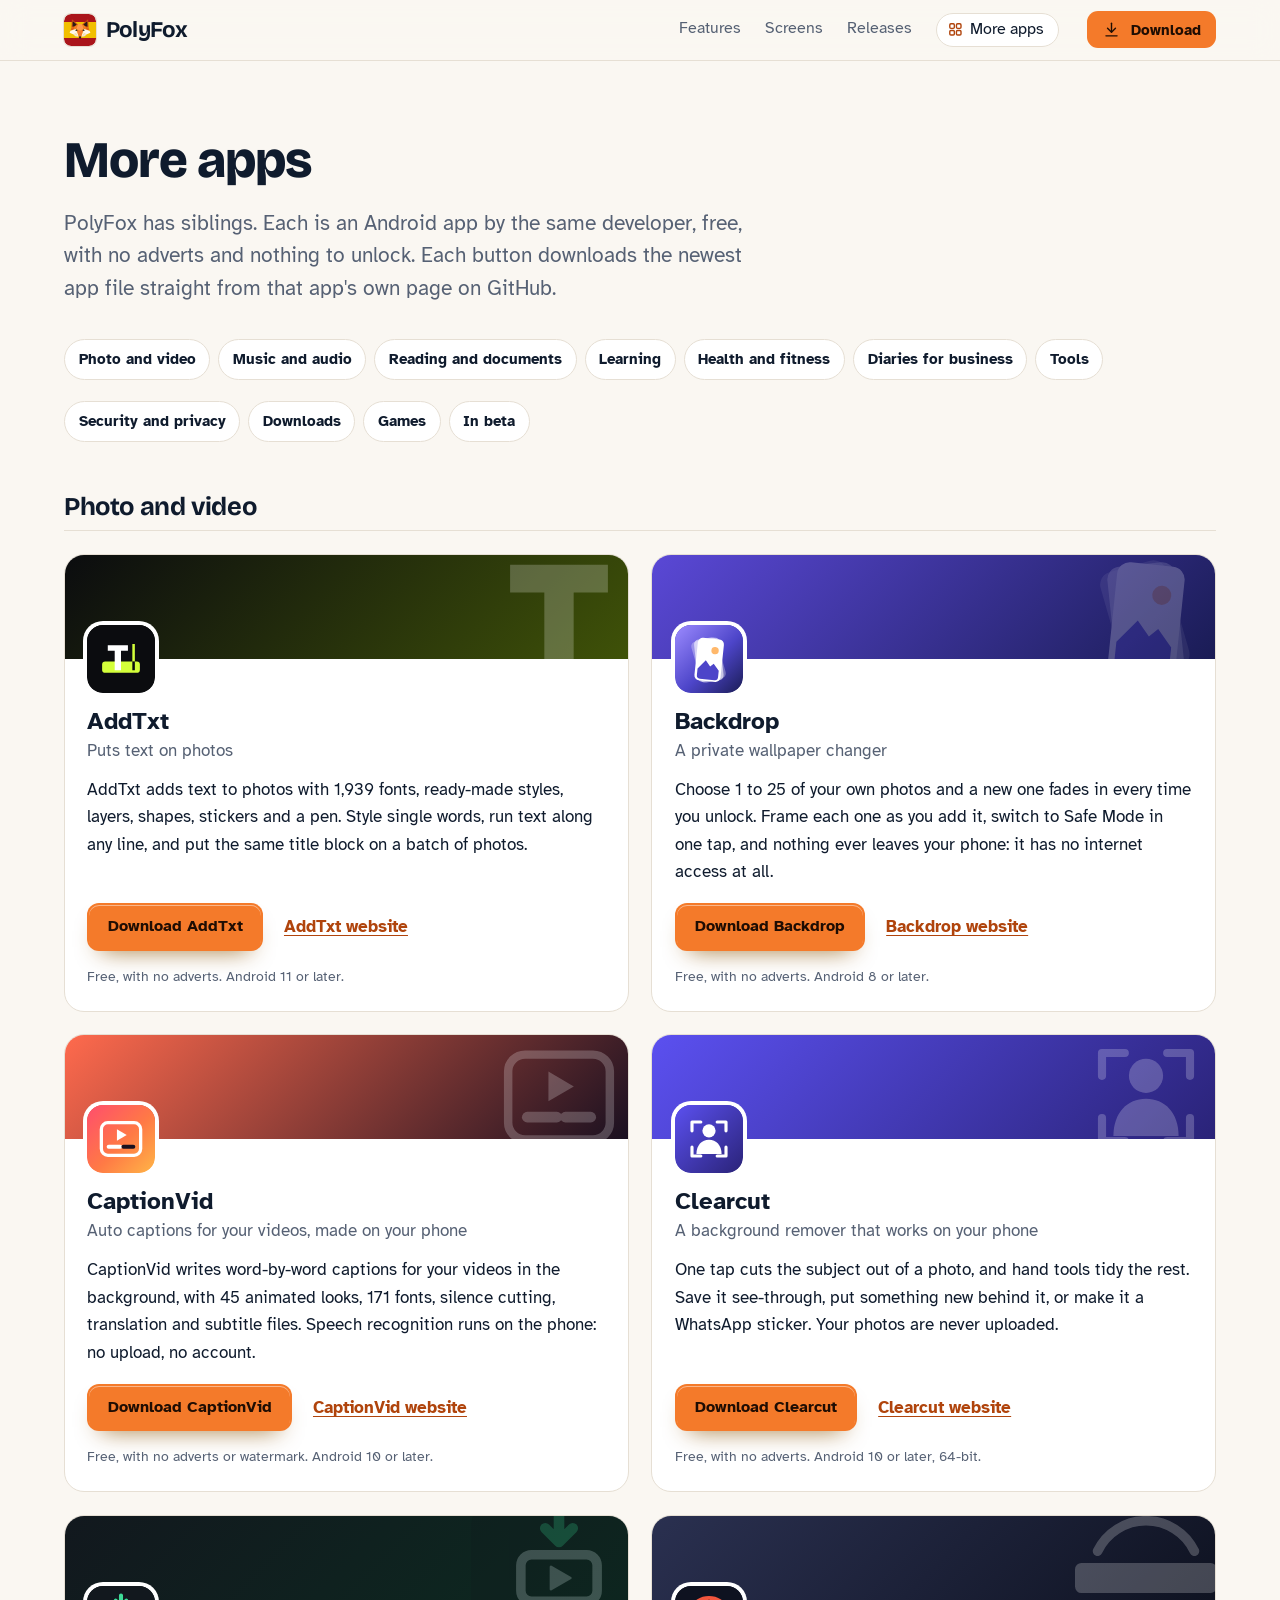
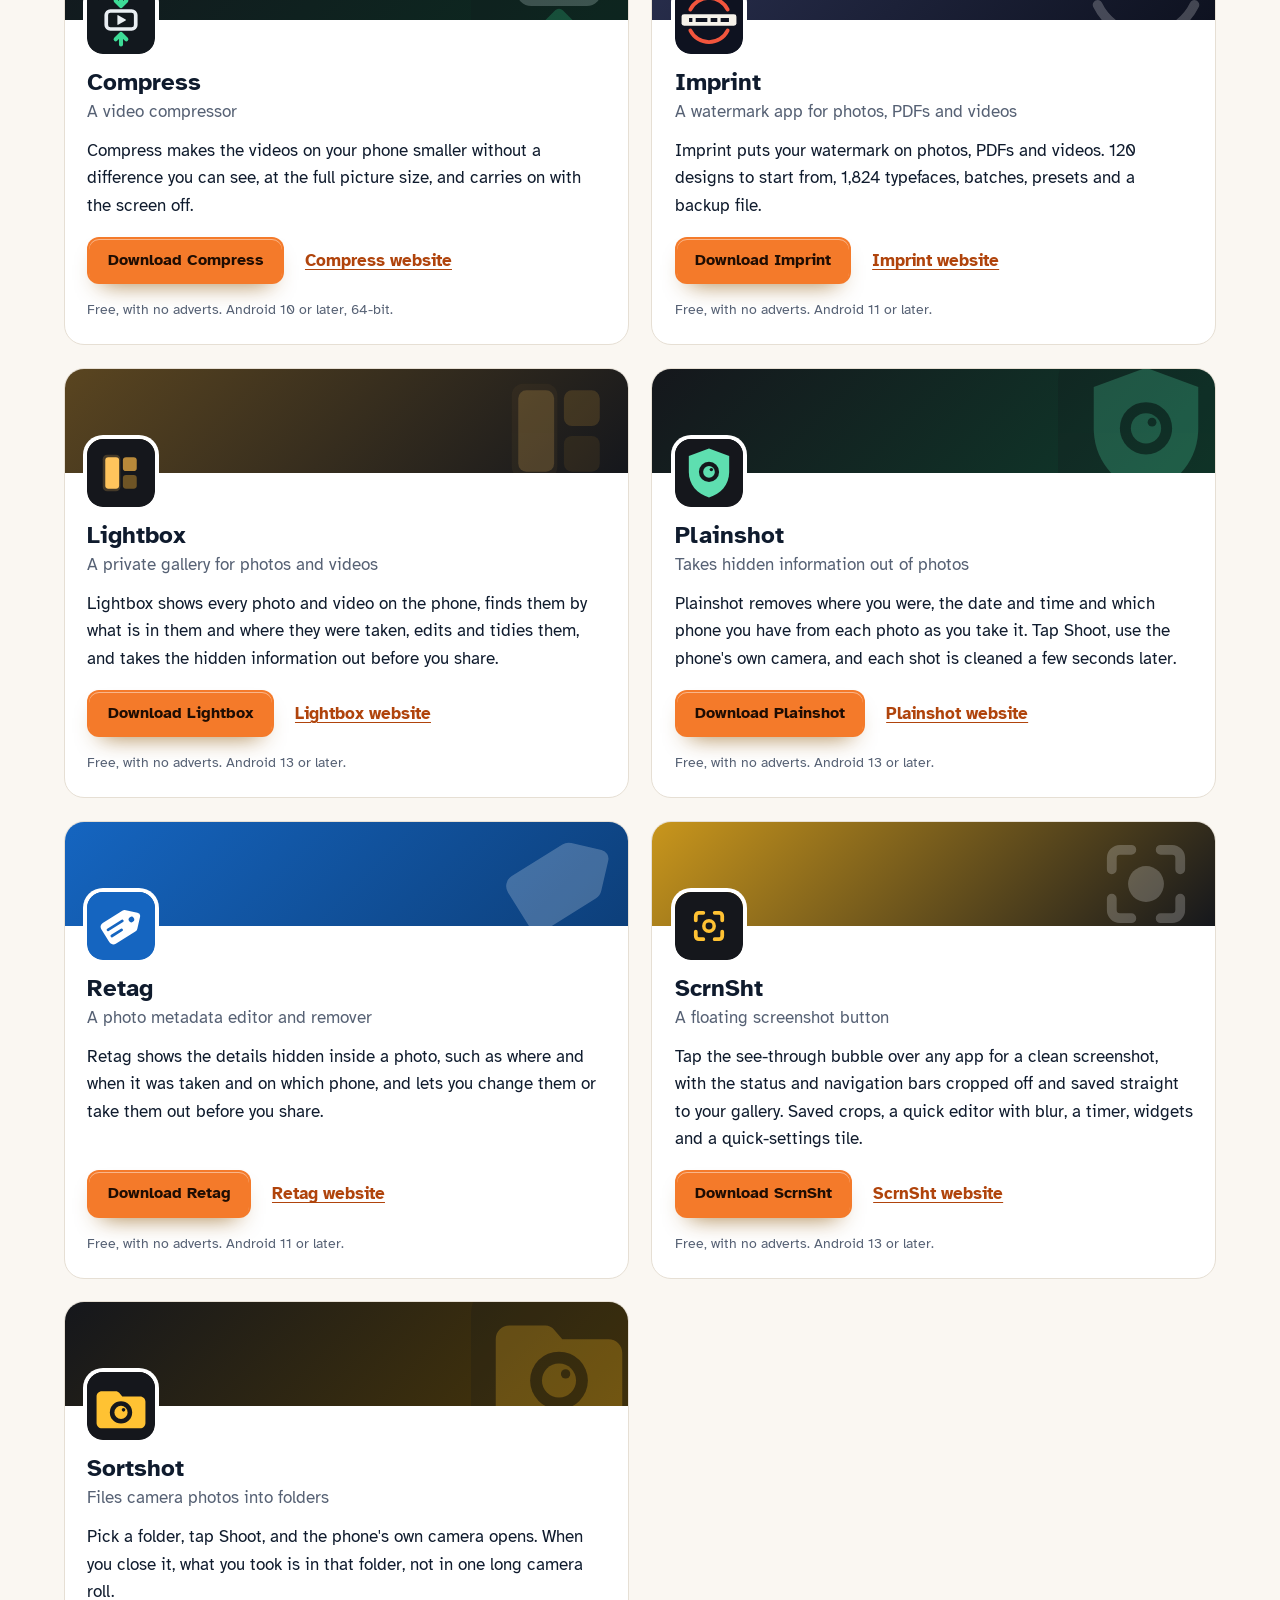
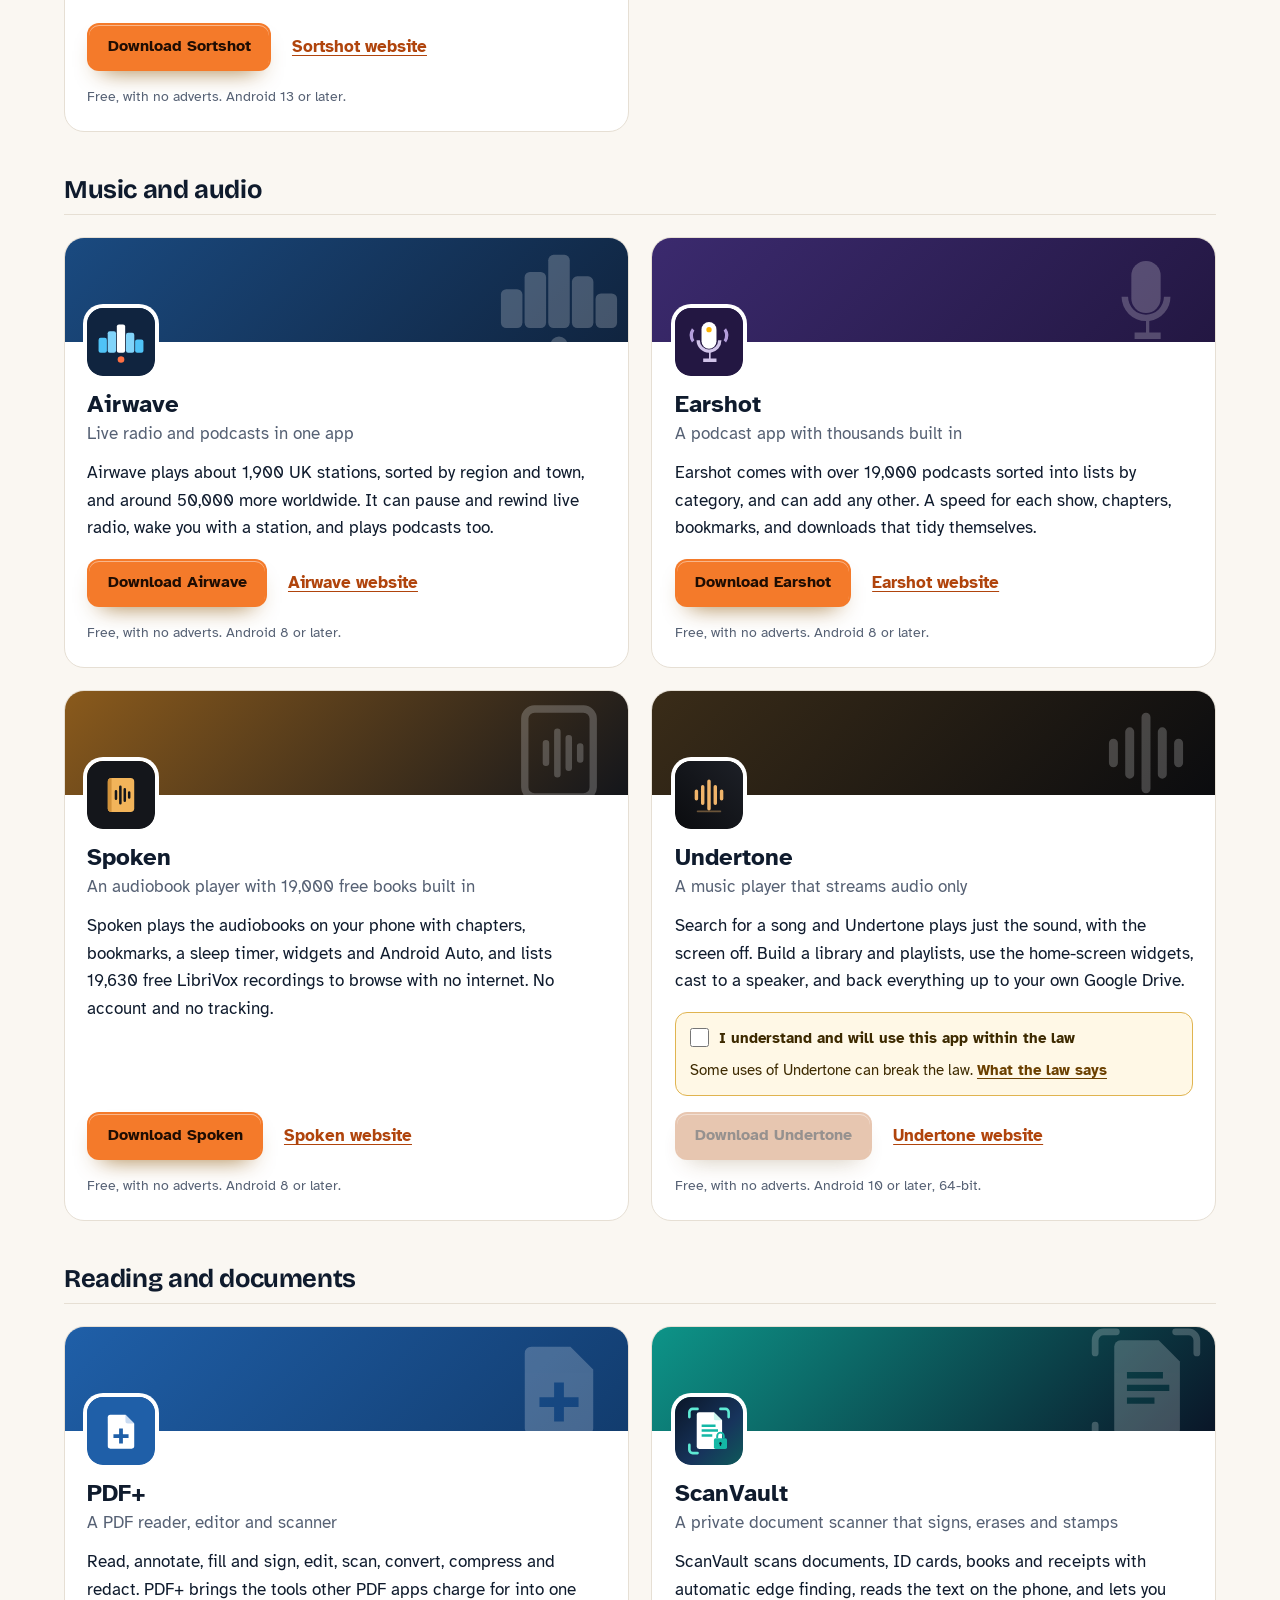
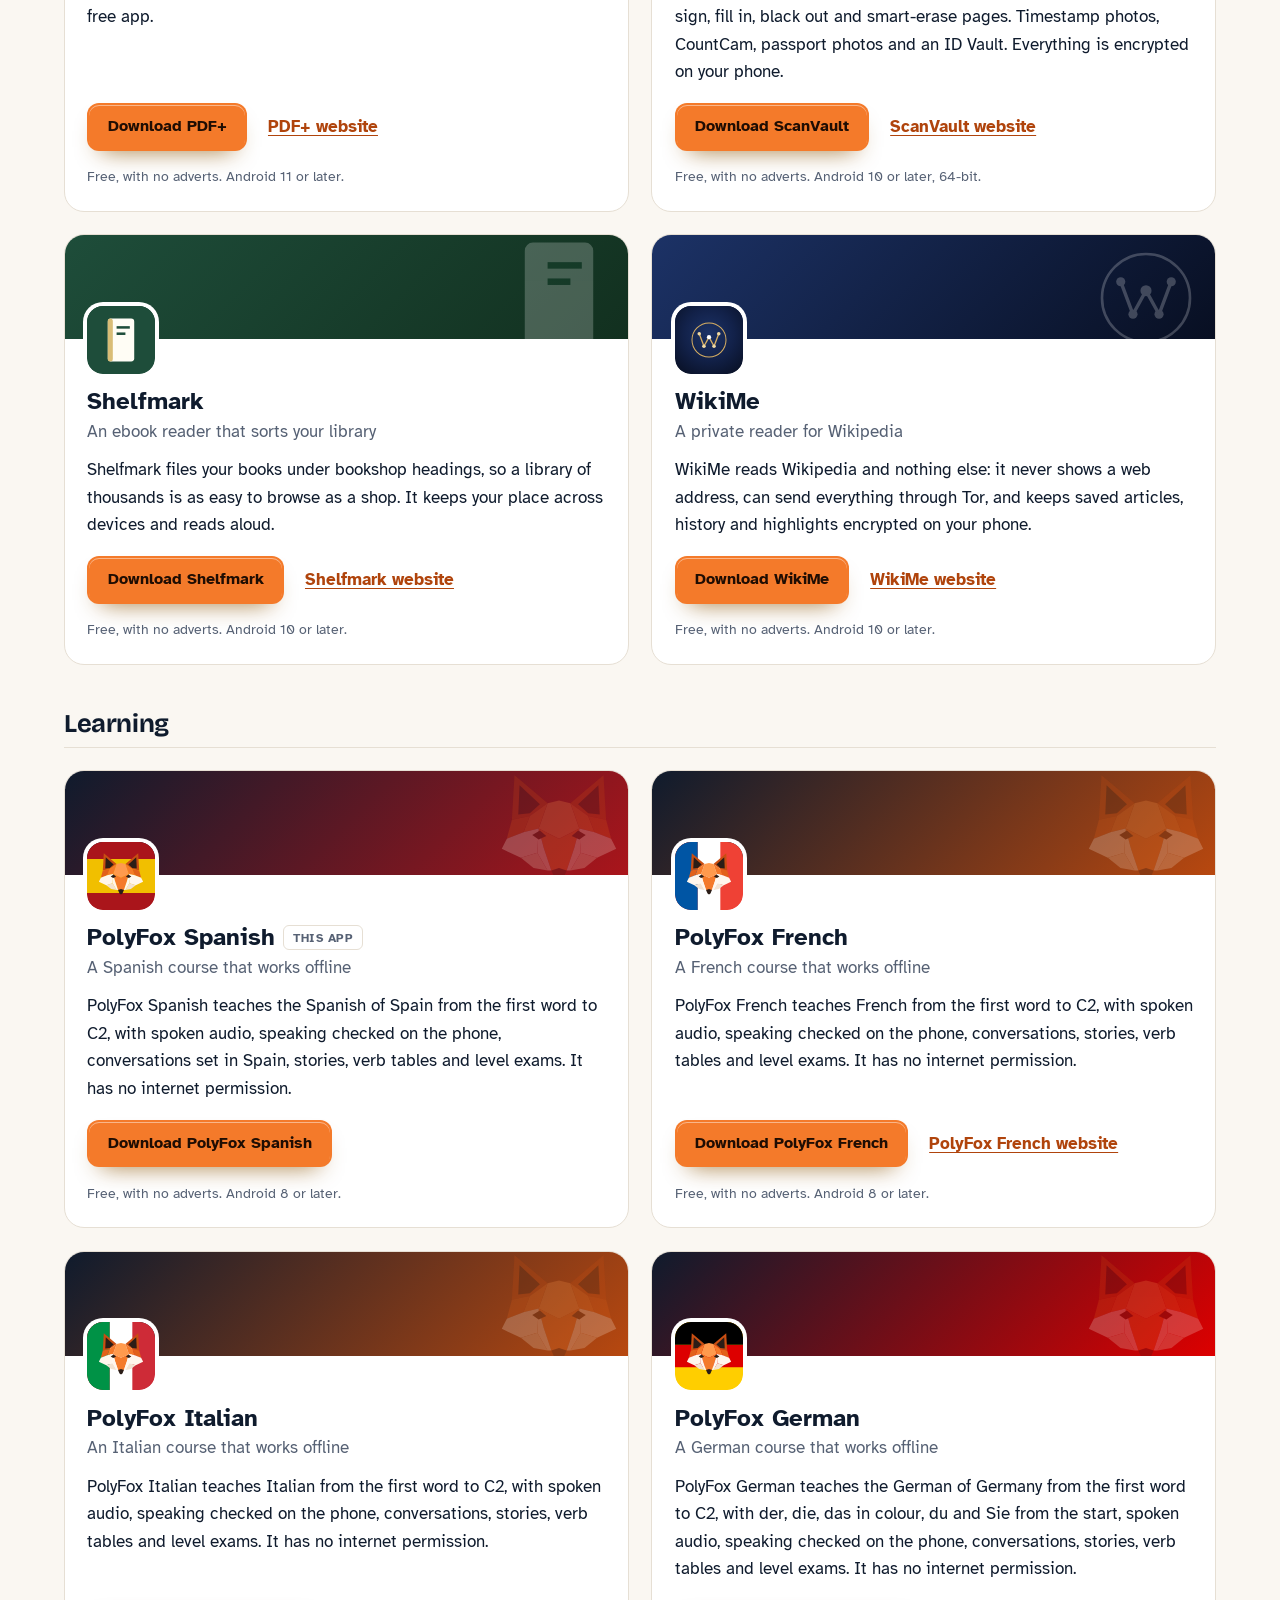
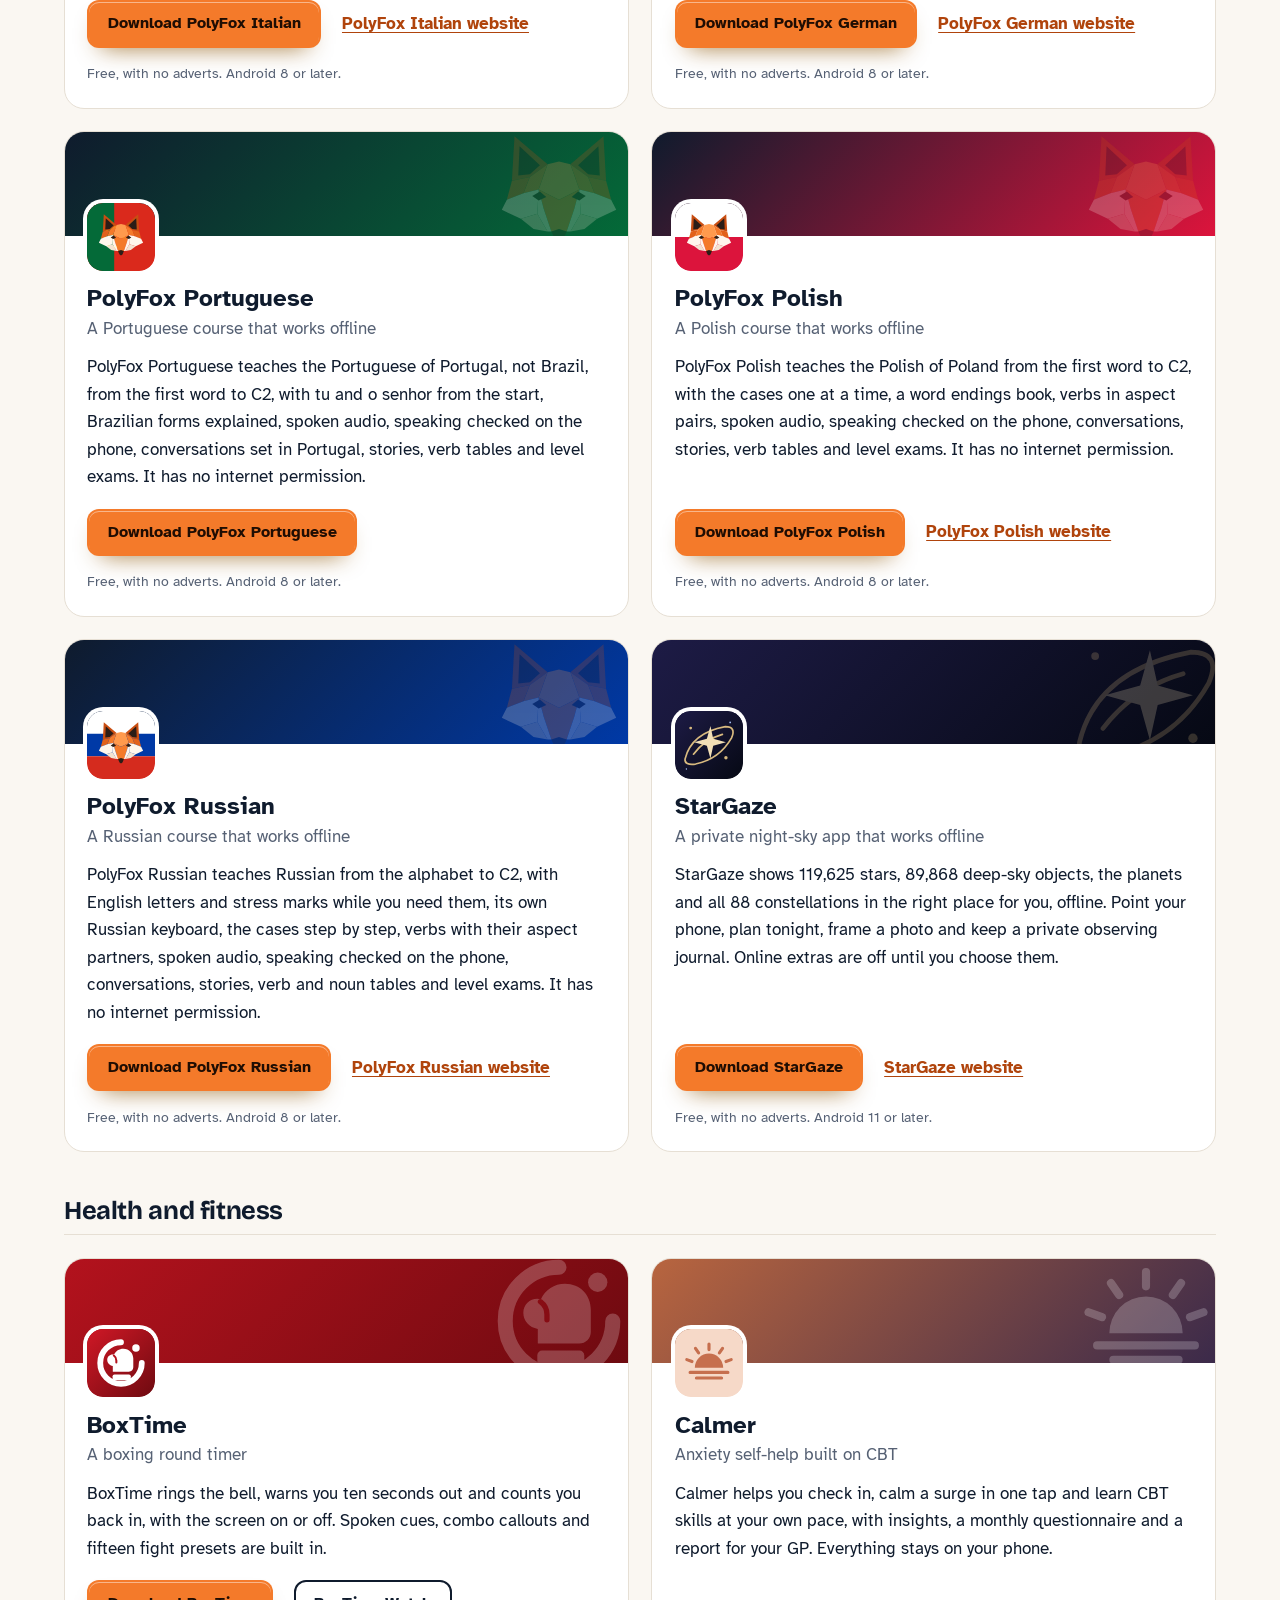
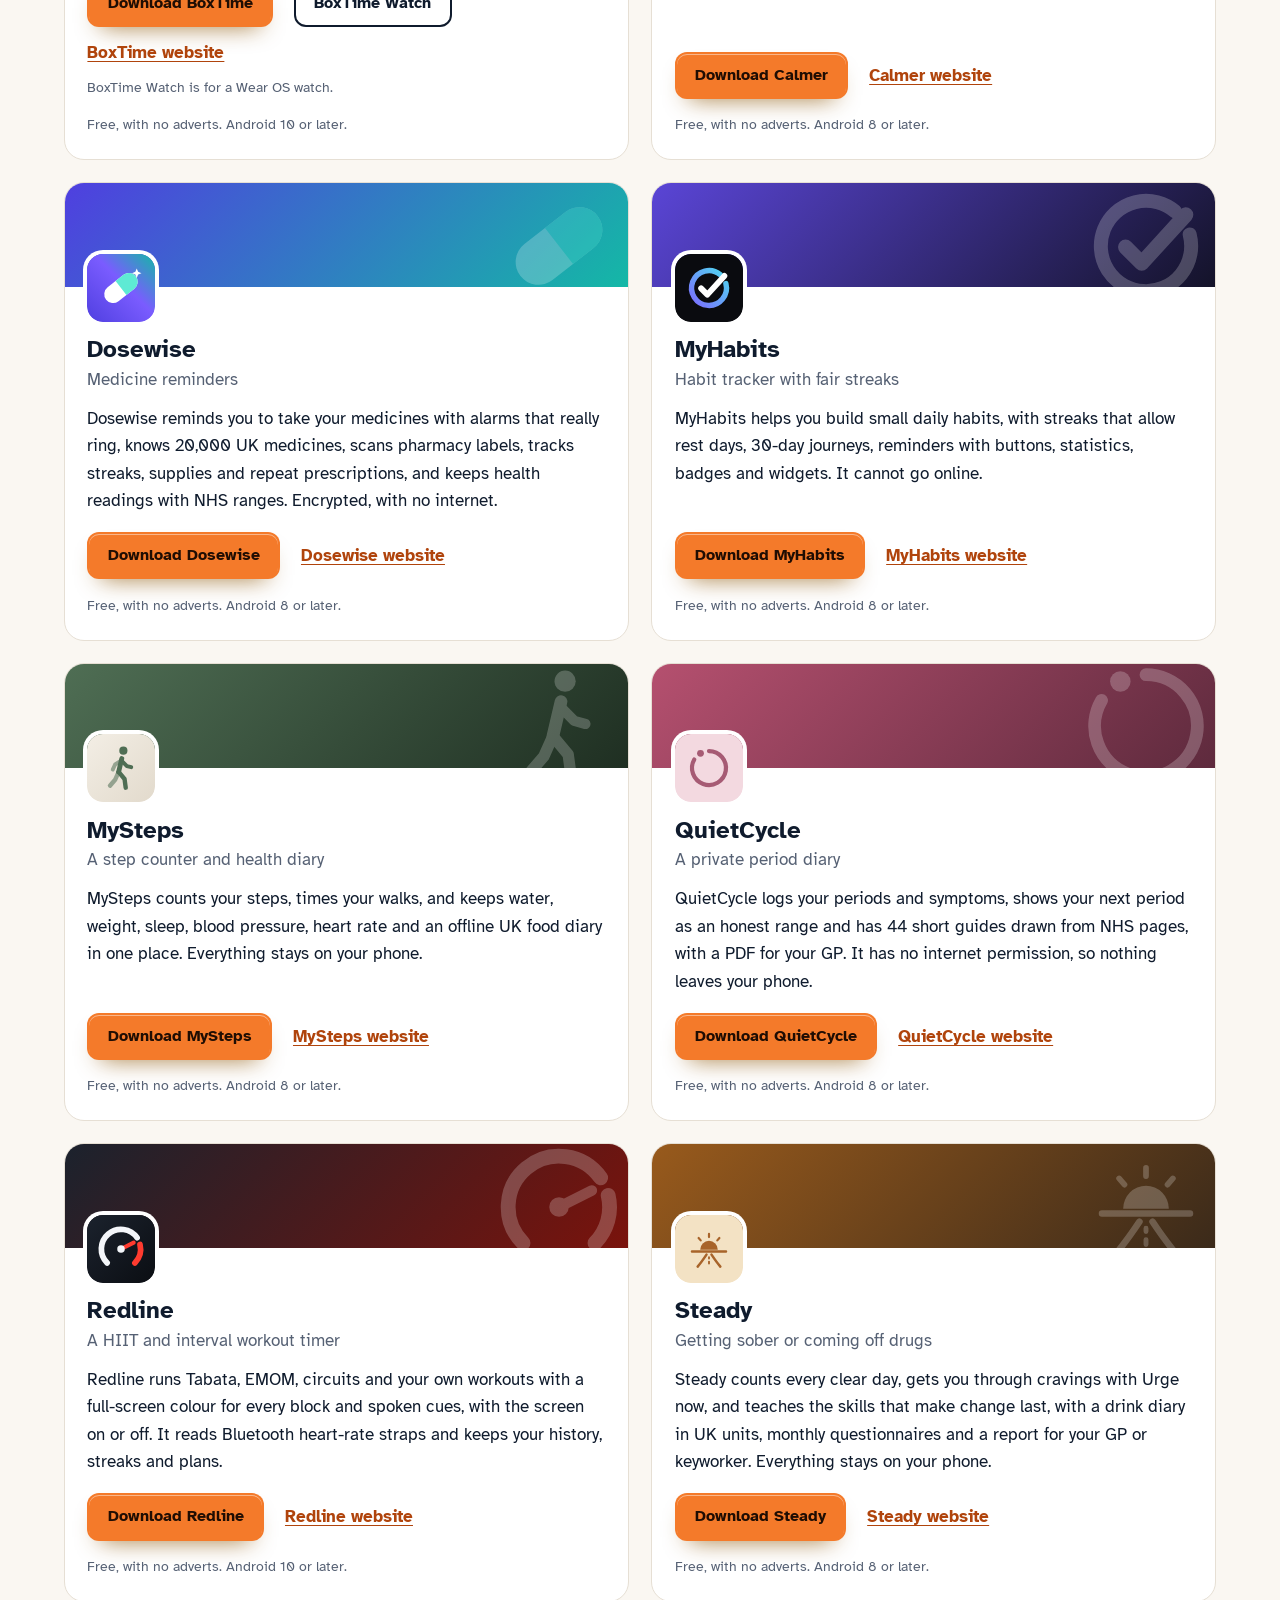
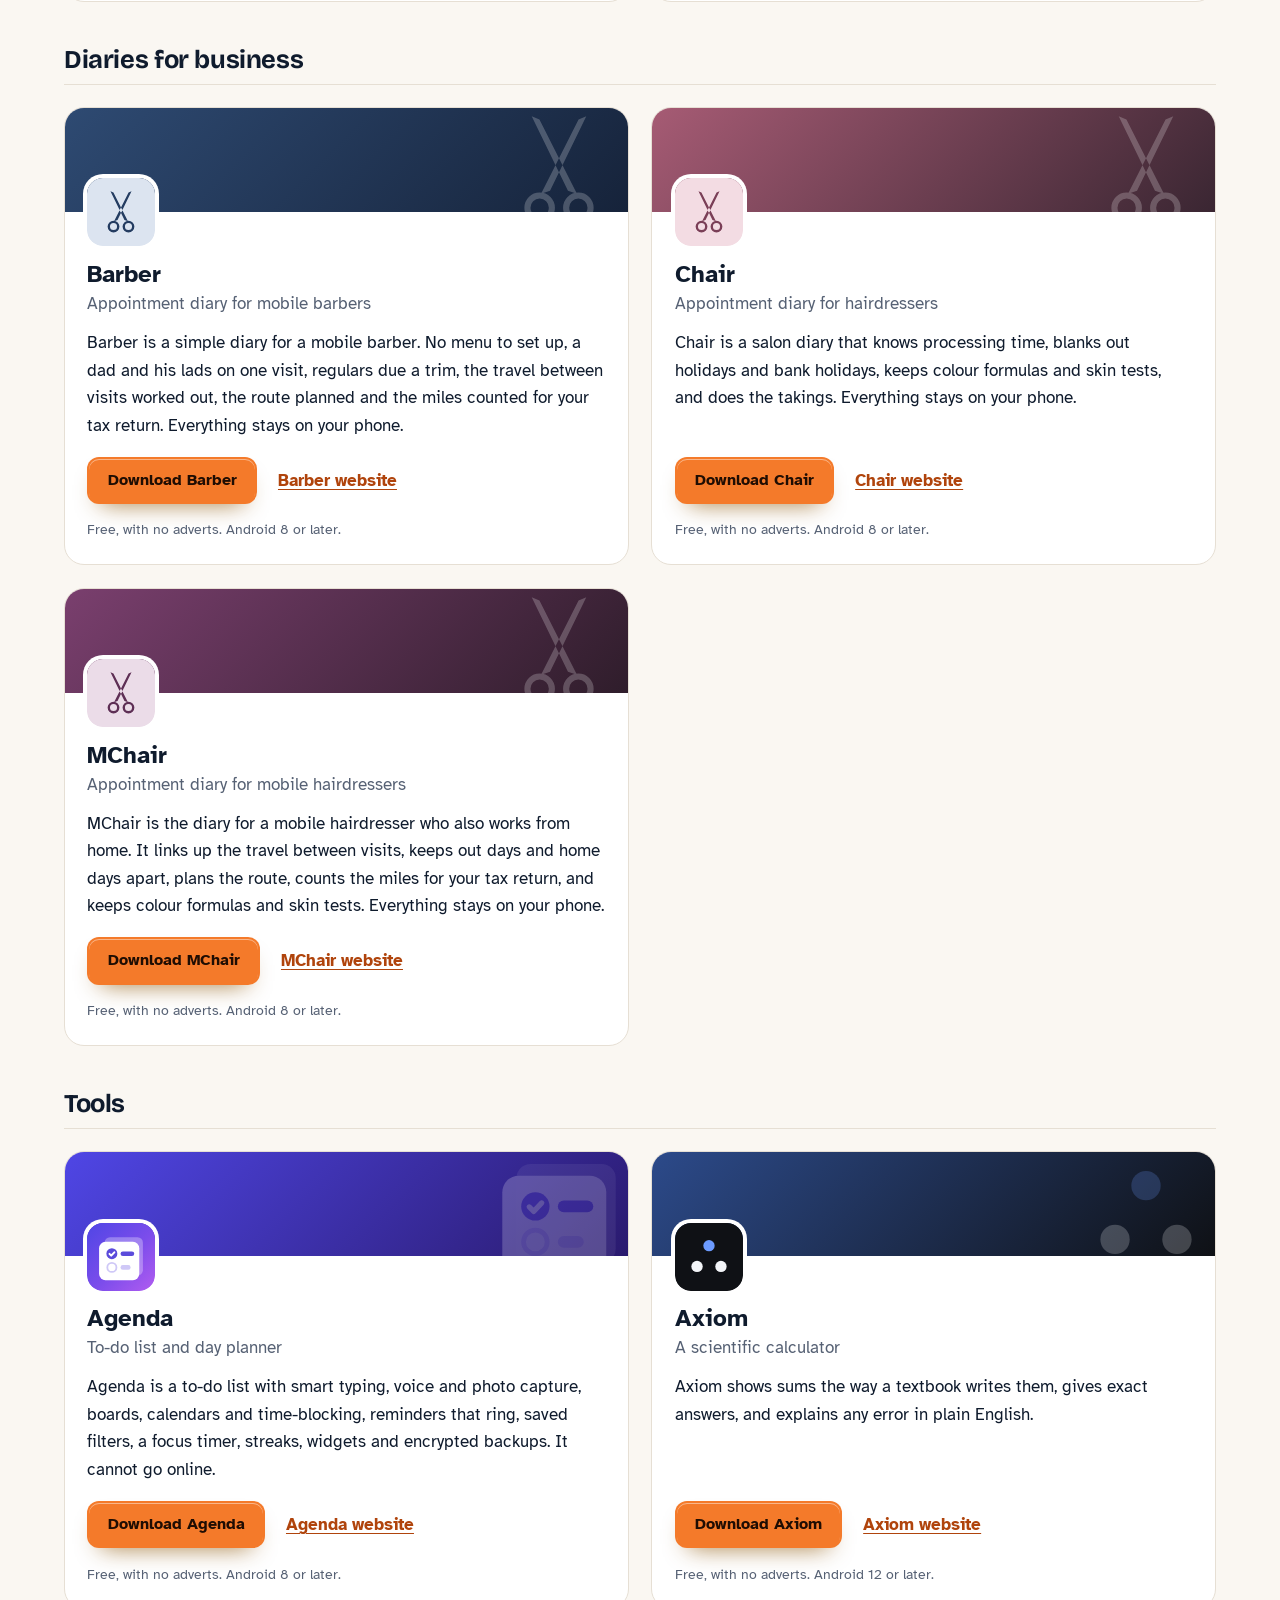
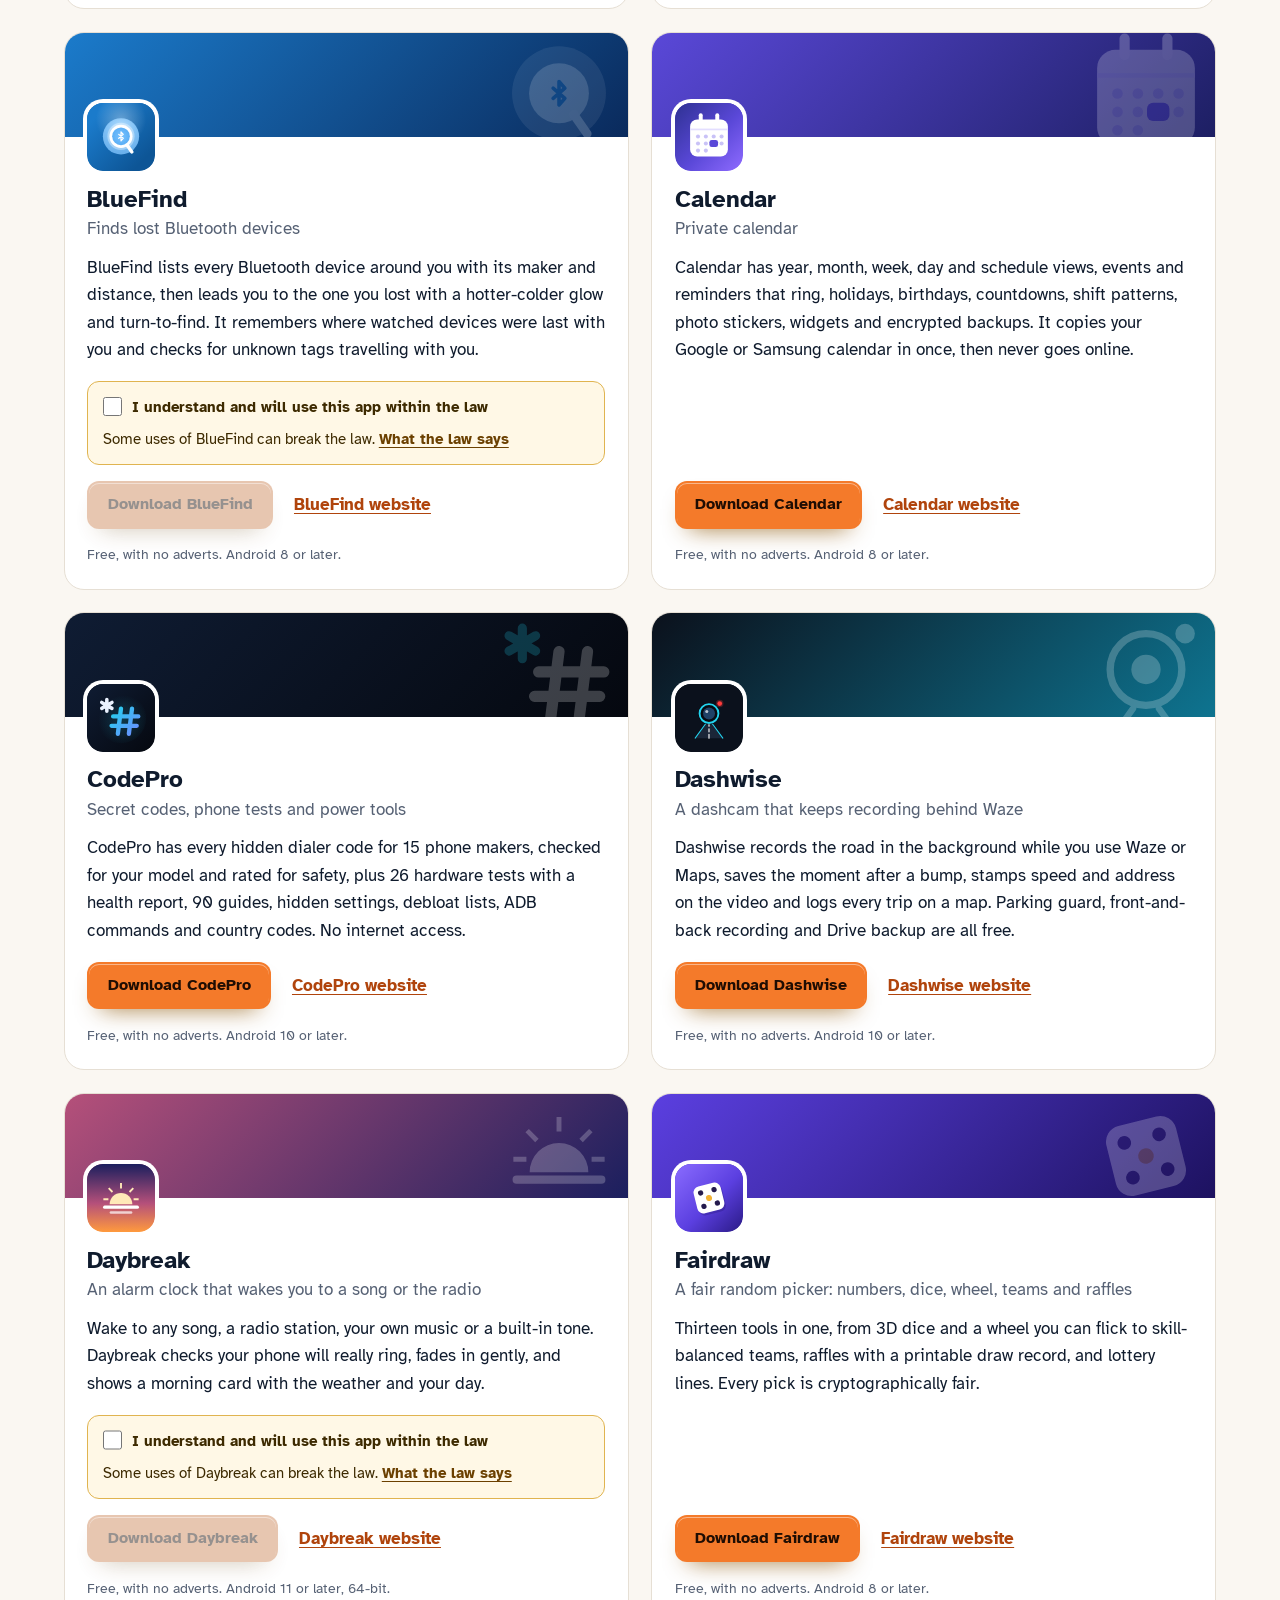
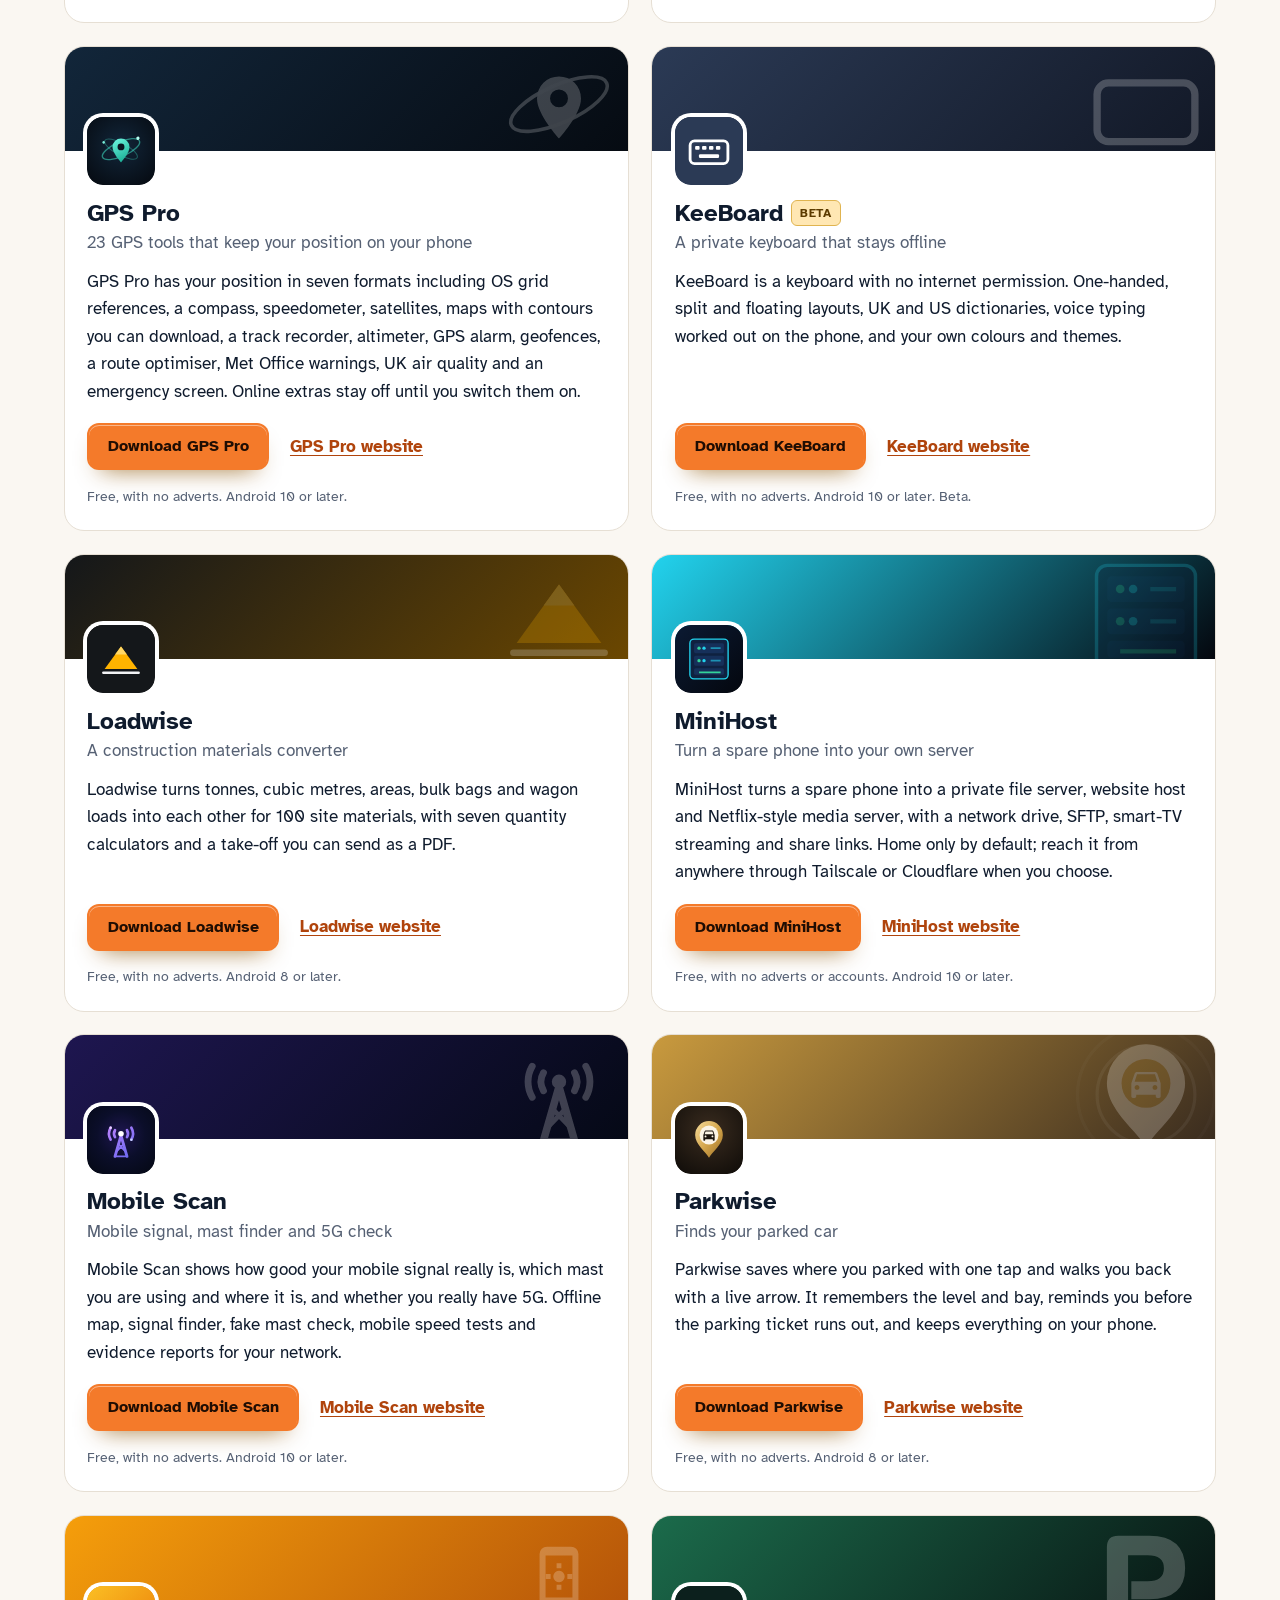
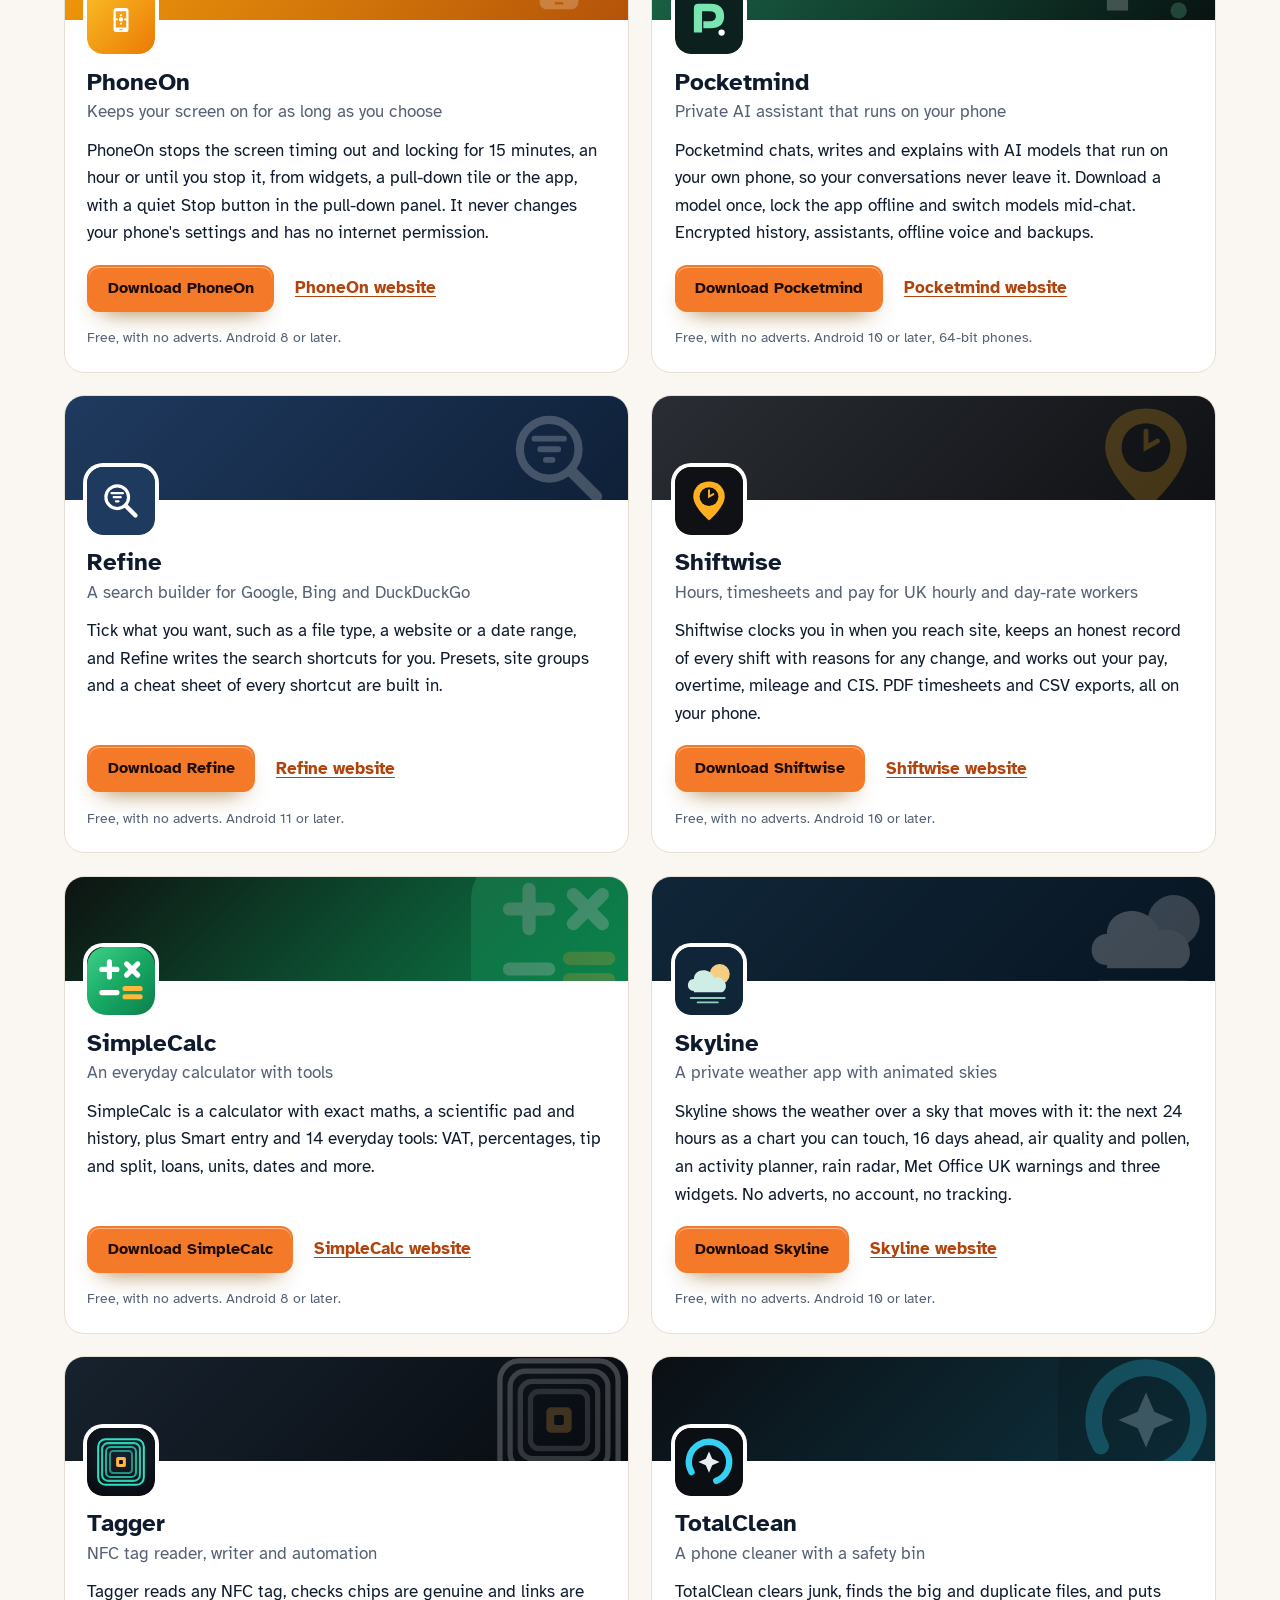
==== more-apps.html @ 842a4309 "More apps: add MegaGen" ====
<!DOCTYPE html>
<html lang="en-GB">
<head>
<meta charset="utf-8">
<meta name="viewport" content="width=device-width, initial-scale=1">
<title>More apps by the maker of PolyFox Spanish</title>
<meta name="description" content="All 92 free Android apps from the maker of PolyFox Spanish, in one list by category, each with its download and a link to its website.">
<meta name="author" content="Jonathan Jackson">
<link rel="canonical" href="https://customgpter.github.io/polyfox-spanish/more-apps.html">
<meta name="theme-color" content="#faf7f2" media="(prefers-color-scheme: light)">
<meta name="theme-color" content="#0b1420" media="(prefers-color-scheme: dark)">
<meta property="og:type" content="website">
<meta property="og:site_name" content="PolyFox Spanish">
<meta property="og:title" content="More apps by the maker of PolyFox Spanish">
<meta property="og:description" content="All 92 free Android apps from the maker of PolyFox Spanish, in one list by category, each with its download and a link to its website.">
<meta property="og:url" content="https://customgpter.github.io/polyfox-spanish/more-apps.html">
<meta property="og:image" content="https://customgpter.github.io/polyfox-spanish/assets/og.png">
<meta property="og:image:width" content="1200">
<meta property="og:image:height" content="630">
<meta property="og:image:alt" content="The PolyFox Spanish lesson path and a conversation set in Spain">
<meta property="og:locale" content="en_GB">
<meta name="twitter:card" content="summary_large_image">
<link rel="icon" href="./assets/favicon.svg" type="image/svg+xml">
<link rel="apple-touch-icon" href="./assets/apple-touch-icon.png">
<link rel="preload" href="./assets/fonts/bricolage-grotesque-latin.woff2" as="font" type="font/woff2" crossorigin>
<link rel="preload" href="./assets/fonts/atkinson-hyperlegible-latin-400-normal.woff2" as="font" type="font/woff2" crossorigin>
<link rel="stylesheet" href="./assets/site.css?v=1">
<link rel="stylesheet" href="./assets/house.css?v=1">
<link rel="stylesheet" href="./assets/apps-list.css?v=1">
<script src="./assets/apps-list.js?v=1" defer></script>
</head>
<body>
<a class="skip" href="#main">Skip to content</a>
<header class="masthead">
<div class="wrap">
<a class="brand" href="./" aria-label="PolyFox Spanish home"><svg viewBox="0 0 108 108" aria-hidden="true"><rect width="108" height="108" rx="24" fill="#AA151B"/><path fill="#F1BF00" d="M0 27H108V81H0Z"/><polygon fill="#C94E12" points="26.7,17.9 47.0,35.1 36.1,42.9 25.1,45.2"/><polygon fill="#C94E12" points="82.9,45.2 71.9,42.9 61.0,35.1 81.3,17.9"/><polygon fill="#2B1D17" points="29.8,24.1 42.3,35.8 36.1,41.3 29.0,42.1"/><polygon fill="#2B1D17" points="79.0,42.1 71.9,41.3 65.7,35.8 78.2,24.1"/><polygon fill="#FF9A4D" points="54.0,33.5 47.0,35.1 41.5,50.7 54.0,56.9"/><polygon fill="#FF9A4D" points="54.0,56.9 66.5,50.7 61.0,35.1 54.0,33.5"/><polygon fill="#F47A2A" points="47.0,35.1 36.1,42.9 32.2,53.0 41.5,50.7"/><polygon fill="#F47A2A" points="66.5,50.7 75.8,53.0 71.9,42.9 61.0,35.1"/><polygon fill="#E2611A" points="36.1,42.9 25.1,45.2 22.0,56.9 32.2,53.0"/><polygon fill="#E2611A" points="75.8,53.0 86.0,56.9 82.9,45.2 71.9,42.9"/><polygon fill="#FFF6EC" points="32.2,53.0 22.0,56.9 18.9,63.1 30.6,68.6 40.7,65.5 41.5,50.7"/><polygon fill="#FFF6EC" points="66.5,50.7 67.3,65.5 77.4,68.6 89.1,63.1 86.0,56.9 75.8,53.0"/><polygon fill="#F3E3D2" points="30.6,68.6 40.7,65.5 47.0,76.4 38.4,74.8"/><polygon fill="#F3E3D2" points="69.6,74.8 61.0,76.4 67.3,65.5 77.4,68.6"/><polygon fill="#F47A2A" points="41.5,50.7 54.0,56.9 54.0,78.0 49.3,76.4 44.6,62.4"/><polygon fill="#F47A2A" points="63.4,62.4 58.7,76.4 54.0,78.0 54.0,56.9 66.5,50.7"/><polygon fill="#FFF6EC" points="41.5,50.7 44.6,62.4 49.3,76.4 47.0,76.4 40.7,65.5"/><polygon fill="#FFF6EC" points="67.3,65.5 61.0,76.4 58.7,76.4 63.4,62.4 66.5,50.7"/><polygon fill="#2B1D17" points="49.3,76.4 54.0,74.8 58.7,76.4 56.3,81.9 54.0,83.4 51.7,81.9"/><polygon fill="#2B1D17" points="37.6,54.6 42.3,51.8 46.2,55.3 41.5,57.3"/><polygon fill="#2B1D17" points="66.5,57.3 61.8,55.3 65.7,51.8 70.4,54.6"/></svg><span>PolyFox</span></a>
<nav aria-label="Main"><ul><li><a href="./#features">Features</a></li><li><a href="./#screens">Screens</a></li><li><a href="./releases.html">Releases</a></li><li><a class="more-apps" href="./more-apps.html"><svg class="ico" viewBox="0 0 24 24" aria-hidden="true"><rect x="4" y="4" width="6.5" height="6.5" rx="1.6"/><rect x="13.5" y="4" width="6.5" height="6.5" rx="1.6"/><rect x="4" y="13.5" width="6.5" height="6.5" rx="1.6"/><rect x="13.5" y="13.5" width="6.5" height="6.5" rx="1.6"/></svg>More apps</a></li></ul></nav>
<a class="button small" href="https://github.com/CustomGPTer/polyfox-spanish/releases/latest/download/PolyFox.apk"><svg class="ico" viewBox="0 0 24 24" aria-hidden="true"><path d="M12 4v11"/><path d="M7 10.5l5 5 5-5"/><path d="M5 20h14"/></svg>Download</a>
</div>
</header>
<main id="main" class="doc">
<div class="wrap">
<div class="measure">
<h1>More apps</h1>
<p class="lede">PolyFox has siblings. Each is an Android app by the same developer, free, with no adverts and nothing to unlock. Each button downloads the newest app file straight from that app's own page on GitHub.</p>
</div>
<!-- apps:start -->
<nav class="mapps-jump" aria-label="App groups"><ul><li><a href="#apps-photo">Photo and video</a></li><li><a href="#apps-audio">Music and audio</a></li><li><a href="#apps-reading">Reading and documents</a></li><li><a href="#apps-learning">Learning</a></li><li><a href="#apps-health">Health and fitness</a></li><li><a href="#apps-diaries">Diaries for business</a></li><li><a href="#apps-tools">Tools</a></li><li><a href="#apps-security">Security and privacy</a></li><li><a href="#apps-downloads">Downloads</a></li><li><a href="#apps-games">Games</a></li><li><a href="#apps-testing">In beta</a></li></ul></nav>
<div class="mapps-group" role="group" aria-labelledby="apps-photo"><h2 class="mapps-cat" id="apps-photo">Photo and video</h2>
<ul class="mapps"><li class="mapp" style="--b:#0b0c0f;--b2:#3f5208"><div class="mapp-cover" aria-hidden="true"><svg viewBox="0 0 108 108"><path fill="#fff" d="M24 22h60v17H63v49H45V39H24z"/></svg></div><div class="mapp-body"><svg class="mapp-icon" viewBox="0 0 108 108" aria-hidden="true"><rect width="108" height="108" rx="24" fill="#0b0c0f"/><path fill="#d4ff3a" d="M29 58h50a5 5 0 0 1 5 5v8a5 5 0 0 1-5 5H29a5 5 0 0 1-5-5v-8a5 5 0 0 1 5-5z"/><path fill="#fff" d="M33 32h32v9H54v31H44V41H33z"/><path fill="#d4ff3a" d="M72 30h4v28h-4z"/><path fill="#0b0c0f" d="M72 58h4v14h-4z"/></svg><h3>AddTxt</h3><p class="mapp-kind">Puts text on photos</p><p class="mapp-say">AddTxt adds text to photos with 1,939 fonts, ready-made styles, layers, shapes, stickers and a pen. Style single words, run text along any line, and put the same title block on a batch of photos.</p><p class="mapp-go"><a class="button" href="https://github.com/CustomGPTer/addtxt/releases/latest/download/AddTxt.apk">Download AddTxt</a><a class="mapp-site" href="https://customgpter.github.io/addtxt/">AddTxt website</a></p><p class="mapp-needs">Free, with no adverts. Android 11 or later.</p></div></li>
<li class="mapp" style="--b:#5a48d6;--b2:#1a1c55"><div class="mapp-cover" aria-hidden="true"><svg viewBox="0 0 108 108"><g transform="translate(54 58) scale(1.3) translate(-54 -58)"><rect x="38" y="30" width="32" height="52" rx="6" fill="#fff" fill-opacity=".3" transform="rotate(-16 54 58)"/><rect x="38" y="30" width="32" height="52" rx="6" fill="#fff" fill-opacity=".6" transform="rotate(-6 54 58)"/><g transform="rotate(6 54 58)"><rect x="38" y="30" width="32" height="52" rx="6" fill="#fff"/><path d="M41 68l9-11 6 7 4-4 7 8v8a4 4 0 0 1-4 4H45a4 4 0 0 1-4-4z" fill="#4d45c9"/><circle cx="60" cy="44" r="4.5" fill="#FFB86B"/></g></g></svg></div><div class="mapp-body"><svg class="mapp-icon" viewBox="0 0 108 108" aria-hidden="true"><defs><linearGradient id="i-backdrop-mapp-cc" x1="0" y1="0" x2="1" y2="1"><stop offset="0" stop-color="#9c8bff"/><stop offset=".55" stop-color="#4d45c9"/><stop offset="1" stop-color="#1a1c55"/></linearGradient></defs><rect width="108" height="108" rx="24" fill="url(#i-backdrop-mapp-cc)"/><g transform="translate(54 58) scale(1.3) translate(-54 -58)"><rect x="38" y="30" width="32" height="52" rx="6" fill="#fff" fill-opacity=".3" transform="rotate(-16 54 58)"/><rect x="38" y="30" width="32" height="52" rx="6" fill="#fff" fill-opacity=".6" transform="rotate(-6 54 58)"/><g transform="rotate(6 54 58)"><rect x="38" y="30" width="32" height="52" rx="6" fill="#fff"/><path d="M41 68l9-11 6 7 4-4 7 8v8a4 4 0 0 1-4 4H45a4 4 0 0 1-4-4z" fill="#4d45c9"/><circle cx="60" cy="44" r="4.5" fill="#FFB86B"/></g></g></svg><h3>Backdrop</h3><p class="mapp-kind">A private wallpaper changer</p><p class="mapp-say">Choose 1 to 25 of your own photos and a new one fades in every time you unlock. Frame each one as you add it, switch to Safe Mode in one tap, and nothing ever leaves your phone: it has no internet access at all.</p><p class="mapp-go"><a class="button" href="https://github.com/CustomGPTer/backdrop/releases/latest/download/Backdrop.apk">Download Backdrop</a><a class="mapp-site" href="https://customgpter.github.io/backdrop/">Backdrop website</a></p><p class="mapp-needs">Free, with no adverts. Android 8 or later.</p></div></li>
<li class="mapp" style="--b:#ff6a4d;--b2:#1a1020"><div class="mapp-cover" aria-hidden="true"><svg viewBox="0 0 108 108"><g transform="translate(54 54) scale(1.3) translate(-54 -54)"><path d="M38,34 h32 a8,8 0 0 1 8,8 v24 a8,8 0 0 1 -8,8 h-32 a8,8 0 0 1 -8,-8 v-24 a8,8 0 0 1 8,-8 z" fill="none" stroke="#fff" stroke-width="4"/><path d="M49,42 L61,49 L49,56 Z" fill="#fff"/><path d="M39,61 h14 a2.5,2.5 0 0 1 0,5 h-14 a2.5,2.5 0 0 1 0,-5 z" fill="#fff"/><path d="M57,61 h12 a2.5,2.5 0 0 1 0,5 h-12 a2.5,2.5 0 0 1 0,-5 z" fill="#ffffff"/></g></svg></div><div class="mapp-body"><svg class="mapp-icon" viewBox="0 0 108 108" aria-hidden="true"><defs><linearGradient id="i-captionvid-cvbg" x1="0" y1="0" x2="1" y2="1"><stop offset="0" stop-color="#ff4d6d"/><stop offset=".55" stop-color="#ff7a45"/><stop offset="1" stop-color="#ffb547"/></linearGradient></defs><rect width="108" height="108" rx="24" fill="url(#i-captionvid-cvbg)"/><g transform="translate(54 54) scale(1.3) translate(-54 -54)"><path d="M38,34 h32 a8,8 0 0 1 8,8 v24 a8,8 0 0 1 -8,8 h-32 a8,8 0 0 1 -8,-8 v-24 a8,8 0 0 1 8,-8 z" fill="none" stroke="#fff" stroke-width="4"/><path d="M49,42 L61,49 L49,56 Z" fill="#fff"/><path d="M39,61 h14 a2.5,2.5 0 0 1 0,5 h-14 a2.5,2.5 0 0 1 0,-5 z" fill="#fff"/><path d="M57,61 h12 a2.5,2.5 0 0 1 0,5 h-12 a2.5,2.5 0 0 1 0,-5 z" fill="#1a1020"/></g></svg><h3>CaptionVid</h3><p class="mapp-kind">Auto captions for your videos, made on your phone</p><p class="mapp-say">CaptionVid writes word-by-word captions for your videos in the background, with 45 animated looks, 171 fonts, silence cutting, translation and subtitle files. Speech recognition runs on the phone: no upload, no account.</p><p class="mapp-go"><a class="button" href="https://github.com/CustomGPTer/captionvid/releases/latest/download/CaptionVid.apk">Download CaptionVid</a><a class="mapp-site" href="https://customgpter.github.io/captionvid/">CaptionVid website</a></p><p class="mapp-needs">Free, with no adverts or watermark. Android 10 or later.</p></div></li><li class="mapp" style="--b:#5b50f0;--b2:#2a2378"><div class="mapp-cover" aria-hidden="true"><svg viewBox="0 0 108 108"><circle cx="54" cy="41" r="10.5" fill="#fff"/><path d="M34 78c0-14.5 8.5-23 20-23s20 8.5 20 23z" fill="#fff"/><path d="M27 41V27h14M67 27h14v14M27 67v14h14M67 81h14V67" fill="none" stroke="#fff" stroke-width="5" stroke-linecap="round" stroke-linejoin="round"/></svg></div><div class="mapp-body"><svg class="mapp-icon" viewBox="0 0 108 108" aria-hidden="true"><defs><linearGradient id="i-clearcut-mapp-cc" x1="0" y1="0" x2="1" y2="1"><stop offset="0" stop-color="#5b50f0"/><stop offset="1" stop-color="#2a2378"/></linearGradient></defs><rect width="108" height="108" rx="24" fill="url(#i-clearcut-mapp-cc)"/><circle cx="54" cy="41" r="10.5" fill="#fff"/><path d="M34 78c0-14.5 8.5-23 20-23s20 8.5 20 23z" fill="#fff"/><path d="M27 41V27h14M67 27h14v14M27 67v14h14M67 81h14V67" fill="none" stroke="#fff" stroke-width="5" stroke-linecap="round" stroke-linejoin="round"/></svg><h3>Clearcut</h3><p class="mapp-kind">A background remover that works on your phone</p><p class="mapp-say">One tap cuts the subject out of a photo, and hand tools tidy the rest. Save it see-through, put something new behind it, or make it a WhatsApp sticker. Your photos are never uploaded.</p><p class="mapp-go"><a class="button" href="https://github.com/CustomGPTer/clearcut/releases/latest/download/Clearcut.apk">Download Clearcut</a><a class="mapp-site" href="https://customgpter.github.io/clearcut/">Clearcut website</a></p><p class="mapp-needs">Free, with no adverts. Android 10 or later, 64-bit.</p></div></li>
<li class="mapp" style="--b:#12181e;--b2:#0c2a20"><div class="mapp-cover" aria-hidden="true"><svg viewBox="0 0 108 108"><rect width="108" height="108" rx="24" fill="#12181e"/><g transform="translate(54 54) scale(1.3) translate(-54 -54)"><path fill="none" stroke="#e9eef3" stroke-width="4.5" stroke-linejoin="round" d="M41 43h26a5 5 0 0 1 5 5v12a5 5 0 0 1-5 5H41a5 5 0 0 1-5-5V48a5 5 0 0 1 5-5z"/><path fill="#e9eef3" d="M50.5 48.2l9.2 5.3a.6.6 0 0 1 0 1l-9.2 5.3a.6.6 0 0 1-.9-.5V48.7a.6.6 0 0 1 .9-.5z"/><path fill="none" stroke="#3ddc97" stroke-width="5" stroke-linecap="round" stroke-linejoin="round" d="M54 24v12M47.5 30.5 54 37l6.5-6.5M54 84V72M47.5 77.5 54 71l6.5 6.5"/></g></svg></div><div class="mapp-body"><svg class="mapp-icon" viewBox="0 0 108 108" aria-hidden="true"><rect width="108" height="108" rx="24" fill="#12181e"/><g transform="translate(54 54) scale(1.3) translate(-54 -54)"><path fill="none" stroke="#e9eef3" stroke-width="4.5" stroke-linejoin="round" d="M41 43h26a5 5 0 0 1 5 5v12a5 5 0 0 1-5 5H41a5 5 0 0 1-5-5V48a5 5 0 0 1 5-5z"/><path fill="#e9eef3" d="M50.5 48.2l9.2 5.3a.6.6 0 0 1 0 1l-9.2 5.3a.6.6 0 0 1-.9-.5V48.7a.6.6 0 0 1 .9-.5z"/><path fill="none" stroke="#3ddc97" stroke-width="5" stroke-linecap="round" stroke-linejoin="round" d="M54 24v12M47.5 30.5 54 37l6.5-6.5M54 84V72M47.5 77.5 54 71l6.5 6.5"/></g></svg><h3>Compress</h3><p class="mapp-kind">A video compressor</p><p class="mapp-say">Compress makes the videos on your phone smaller without a difference you can see, at the full picture size, and carries on with the screen off.</p><p class="mapp-go"><a class="button" href="https://github.com/CustomGPTer/compress/releases/latest/download/Compress.apk">Download Compress</a><a class="mapp-site" href="https://customgpter.github.io/compress/">Compress website</a></p><p class="mapp-needs">Free, with no adverts. Android 10 or later, 64-bit.</p></div></li>
<li class="mapp" style="--b:#2a3050;--b2:#0e1220"><div class="mapp-cover" aria-hidden="true"><svg viewBox="0 0 108 108"><g transform="translate(54 54) scale(1.32) translate(-54 -54)"><path d="M31.5 41.500A25 25 0 0 1 76.500 41.500" fill="none" stroke="#fff" stroke-width="4.5" stroke-linecap="round"/><path d="M76.500 66.500A25 25 0 0 1 31.500 66.500" fill="none" stroke="#fff" stroke-width="4.5" stroke-linecap="round"/><path fill="#fff" d="M24 47h60a3 3 0 0 1 3 3v8a3 3 0 0 1-3 3H24a3 3 0 0 1-3-3v-8a3 3 0 0 1 3-3z"/></g></svg></div><div class="mapp-body"><svg class="mapp-icon" viewBox="0 0 108 108" aria-hidden="true"><rect width="108" height="108" rx="24" fill="#0e1220"/><g transform="translate(54 54) scale(1.32) translate(-54 -54)"><path d="M31.5 41.500A25 25 0 0 1 76.500 41.500" fill="none" stroke="#f2553d" stroke-width="4.5" stroke-linecap="round"/><path d="M76.500 66.500A25 25 0 0 1 31.500 66.500" fill="none" stroke="#f2553d" stroke-width="4.5" stroke-linecap="round"/><path fill="#f6f2ea" d="M24 47h60a3 3 0 0 1 3 3v8a3 3 0 0 1-3 3H24a3 3 0 0 1-3-3v-8a3 3 0 0 1 3-3z"/><path fill="#0e1220" d="M30 51.500h4v5h-4zM38 51.500h14v5H38zM56 51.500h8v5h-8zM68 51.500h10v5H68z"/></g></svg><h3>Imprint</h3><p class="mapp-kind">A watermark app for photos, PDFs and videos</p><p class="mapp-say">Imprint puts your watermark on photos, PDFs and videos. 120 designs to start from, 1,824 typefaces, batches, presets and a backup file.</p><p class="mapp-go"><a class="button" href="https://github.com/CustomGPTer/imprint/releases/latest/download/Imprint.apk">Download Imprint</a><a class="mapp-site" href="https://customgpter.github.io/imprint/">Imprint website</a></p><p class="mapp-needs">Free, with no adverts. Android 11 or later.</p></div></li>
<li class="mapp" style="--b:#5a4520;--b2:#15171c"><div class="mapp-cover" aria-hidden="true"><svg viewBox="0 0 108 108"><path fill="#ffc45c" fill-opacity=".2" d="M32 25h14a7 7 0 0 1 7 7v44a7 7 0 0 1-7 7H32a7 7 0 0 1-7-7V32a7 7 0 0 1 7-7z"/><path fill="#ffc45c" d="M34 29h12a5 5 0 0 1 5 5v40a5 5 0 0 1-5 5H34a5 5 0 0 1-5-5V34a5 5 0 0 1 5-5z"/><path fill="#b8893a" d="M62 29h12a5 5 0 0 1 5 5v12a5 5 0 0 1-5 5H62a5 5 0 0 1-5-5V34a5 5 0 0 1 5-5z"/><path fill="#6e5425" d="M62 57h12a5 5 0 0 1 5 5v12a5 5 0 0 1-5 5H62a5 5 0 0 1-5-5V62a5 5 0 0 1 5-5z"/></svg></div><div class="mapp-body"><svg class="mapp-icon" viewBox="0 0 108 108" aria-hidden="true"><rect width="108" height="108" rx="24" fill="#15171c"/><path fill="#ffc45c" fill-opacity=".2" d="M32 25h14a7 7 0 0 1 7 7v44a7 7 0 0 1-7 7H32a7 7 0 0 1-7-7V32a7 7 0 0 1 7-7z"/><path fill="#ffc45c" d="M34 29h12a5 5 0 0 1 5 5v40a5 5 0 0 1-5 5H34a5 5 0 0 1-5-5V34a5 5 0 0 1 5-5z"/><path fill="#b8893a" d="M62 29h12a5 5 0 0 1 5 5v12a5 5 0 0 1-5 5H62a5 5 0 0 1-5-5V34a5 5 0 0 1 5-5z"/><path fill="#6e5425" d="M62 57h12a5 5 0 0 1 5 5v12a5 5 0 0 1-5 5H62a5 5 0 0 1-5-5V62a5 5 0 0 1 5-5z"/></svg><h3>Lightbox</h3><p class="mapp-kind">A private gallery for photos and videos</p><p class="mapp-say">Lightbox shows every photo and video on the phone, finds them by what is in them and where they were taken, edits and tidies them, and takes the hidden information out before you share.</p><p class="mapp-go"><a class="button" href="https://github.com/CustomGPTer/lightbox/releases/latest/download/Lightbox.apk">Download Lightbox</a><a class="mapp-site" href="https://customgpter.github.io/lightbox/">Lightbox website</a></p><p class="mapp-needs">Free, with no adverts. Android 13 or later.</p></div></li>
<li class="mapp" style="--b:#15171c;--b2:#0e3b2b"><div class="mapp-cover" aria-hidden="true"><svg viewBox="0 0 64 64"><rect width="64" height="64" rx="14" fill="#15171c"/><path d="M32 9l19 7v15c0 12-8 20.5-19 24-11-3.5-19-12-19-24V16z" fill="#5edfb0"/><circle cx="32" cy="31" r="9.5" fill="#15171c"/><circle cx="32" cy="31" r="5.5" fill="#5edfb0"/><circle cx="34.2" cy="28.8" r="1.6" fill="#15171c"/></svg></div><div class="mapp-body"><svg class="mapp-icon" viewBox="0 0 64 64" aria-hidden="true"><rect width="64" height="64" rx="14" fill="#15171c"/><path d="M32 9l19 7v15c0 12-8 20.5-19 24-11-3.5-19-12-19-24V16z" fill="#5edfb0"/><circle cx="32" cy="31" r="9.5" fill="#15171c"/><circle cx="32" cy="31" r="5.5" fill="#5edfb0"/><circle cx="34.2" cy="28.8" r="1.6" fill="#15171c"/></svg><h3>Plainshot</h3><p class="mapp-kind">Takes hidden information out of photos</p><p class="mapp-say">Plainshot removes where you were, the date and time and which phone you have from each photo as you take it. Tap Shoot, use the phone&#x27;s own camera, and each shot is cleaned a few seconds later.</p><p class="mapp-go"><a class="button" href="https://github.com/CustomGPTer/plainshot/releases/latest/download/Plainshot.apk">Download Plainshot</a><a class="mapp-site" href="https://customgpter.github.io/plainshot/">Plainshot website</a></p><p class="mapp-needs">Free, with no adverts. Android 13 or later.</p></div></li>
<li class="mapp" style="--b:#1565c0;--b2:#0d3f7a"><div class="mapp-cover" aria-hidden="true"><svg viewBox="0 0 108 108"><g transform="translate(54 54) scale(1.22) rotate(-32) translate(-54 -54)"><path fill="#fff" d="M36 38h30a6 6 0 0 1 4.2 1.8l11 11a4.5 4.5 0 0 1 0 6.4l-11 11a6 6 0 0 1-4.2 1.8H36a6 6 0 0 1-6-6V44a6 6 0 0 1 6-6z"/></g></svg></div><div class="mapp-body"><svg class="mapp-icon" viewBox="0 0 108 108" aria-hidden="true"><rect width="108" height="108" rx="24" fill="#1565c0"/><g transform="translate(54 54) scale(1.22) rotate(-32) translate(-54 -54)"><path fill="#fff" d="M36 38h30a6 6 0 0 1 4.2 1.8l11 11a4.5 4.5 0 0 1 0 6.4l-11 11a6 6 0 0 1-4.2 1.8H36a6 6 0 0 1-6-6V44a6 6 0 0 1 6-6z"/><circle cx="70" cy="54" r="3.6" fill="#1565c0"/><path fill="#1565c0" d="M37 47.5h22a1.75 1.75 0 0 1 0 3.5H37a1.75 1.75 0 0 1 0-3.5zM37 57h15a1.75 1.75 0 0 1 0 3.5H37a1.75 1.75 0 0 1 0-3.5z"/></g></svg><h3>Retag</h3><p class="mapp-kind">A photo metadata editor and remover</p><p class="mapp-say">Retag shows the details hidden inside a photo, such as where and when it was taken and on which phone, and lets you change them or take them out before you share.</p><p class="mapp-go"><a class="button" href="https://github.com/CustomGPTer/retag/releases/latest/download/Retag.apk">Download Retag</a><a class="mapp-site" href="https://customgpter.github.io/retag/">Retag website</a></p><p class="mapp-needs">Free, with no adverts. Android 11 or later.</p></div></li>
<li class="mapp" style="--b:#c9961c;--b2:#15171c"><div class="mapp-cover" aria-hidden="true"><svg viewBox="0 0 108 108"><path d="M33,45V38a5,5 0,0 1,5 -5H45 M63,33H70a5,5 0,0 1,5 5V45 M75,63V70a5,5 0,0 1,-5 5H63 M45,75H38a5,5 0,0 1,-5 -5V63" fill="none" stroke="#fff" stroke-width="6" stroke-linecap="round" stroke-linejoin="round"/><circle cx="54" cy="54" r="11" fill="#fff"/></svg></div><div class="mapp-body"><svg class="mapp-icon" viewBox="0 0 108 108" aria-hidden="true"><rect width="108" height="108" rx="24" fill="#15171c"/><path d="M33,45V38a5,5 0,0 1,5 -5H45 M63,33H70a5,5 0,0 1,5 5V45 M75,63V70a5,5 0,0 1,-5 5H63 M45,75H38a5,5 0,0 1,-5 -5V63" fill="none" stroke="#FFC233" stroke-width="6" stroke-linecap="round" stroke-linejoin="round"/><circle cx="54" cy="54" r="11" fill="#FFC233"/><circle cx="54" cy="54" r="5.5" fill="#15171c"/></svg><h3>ScrnSht</h3><p class="mapp-kind">A floating screenshot button</p><p class="mapp-say">Tap the see-through bubble over any app for a clean screenshot, with the status and navigation bars cropped off and saved straight to your gallery. Saved crops, a quick editor with blur, a timer, widgets and a quick-settings tile.</p><p class="mapp-go"><a class="button" href="https://github.com/CustomGPTer/scrnsht/releases/latest/download/ScrnSht.apk">Download ScrnSht</a><a class="mapp-site" href="https://customgpter.github.io/scrnsht/">ScrnSht website</a></p><p class="mapp-needs">Free, with no adverts. Android 13 or later.</p></div></li>
<li class="mapp" style="--b:#15171c;--b2:#4a3708"><div class="mapp-cover" aria-hidden="true"><svg viewBox="0 0 64 64"><rect width="64" height="64" rx="14" fill="#15171c"/><path d="M14 18h13c1.3 0 2.5.6 3.3 1.6L33.2 23H50c2.8 0 5 2.2 5 5v20c0 2.8-2.2 5-5 5H14c-2.8 0-5-2.2-5-5V23c0-2.8 2.2-5 5-5z" fill="#ffc233"/><circle cx="32" cy="38" r="10.5" fill="#15171c"/><circle cx="32" cy="38" r="6.2" fill="#ffc233"/><circle cx="34.4" cy="35.6" r="1.7" fill="#15171c"/></svg></div><div class="mapp-body"><svg class="mapp-icon" viewBox="0 0 64 64" aria-hidden="true"><rect width="64" height="64" rx="14" fill="#15171c"/><path d="M14 18h13c1.3 0 2.5.6 3.3 1.6L33.2 23H50c2.8 0 5 2.2 5 5v20c0 2.8-2.2 5-5 5H14c-2.8 0-5-2.2-5-5V23c0-2.8 2.2-5 5-5z" fill="#ffc233"/><circle cx="32" cy="38" r="10.5" fill="#15171c"/><circle cx="32" cy="38" r="6.2" fill="#ffc233"/><circle cx="34.4" cy="35.6" r="1.7" fill="#15171c"/></svg><h3>Sortshot</h3><p class="mapp-kind">Files camera photos into folders</p><p class="mapp-say">Pick a folder, tap Shoot, and the phone&#x27;s own camera opens. When you close it, what you took is in that folder, not in one long camera roll.</p><p class="mapp-go"><a class="button" href="https://github.com/CustomGPTer/sortshot/releases/latest/download/Sortshot.apk">Download Sortshot</a><a class="mapp-site" href="https://customgpter.github.io/sortshot/">Sortshot website</a></p><p class="mapp-needs">Free, with no adverts. Android 13 or later.</p></div></li></ul></div>
<div class="mapps-group" role="group" aria-labelledby="apps-audio"><h2 class="mapps-cat" id="apps-audio">Music and audio</h2>
<ul class="mapps"><li class="mapp" style="--b:#1a4a80;--b2:#10243f"><div class="mapp-cover" aria-hidden="true"><svg viewBox="0 0 108 108"><g transform="translate(54 54) scale(1.32) translate(-56 -55)"><rect x="29" y="50" width="10" height="18" rx="2.5" fill="#fff"/><rect x="40" y="42" width="10" height="26" rx="2.5" fill="#fff"/><rect x="51" y="34" width="10" height="34" rx="2.5" fill="#fff"/><rect x="62" y="44" width="10" height="24" rx="2.5" fill="#fff"/><rect x="73" y="52" width="10" height="16" rx="2.5" fill="#fff"/><circle cx="56" cy="76" r="4" fill="#fff"/></g></svg></div><div class="mapp-body"><svg class="mapp-icon" viewBox="0 0 108 108" aria-hidden="true"><rect width="108" height="108" rx="24" fill="#10243f"/><g transform="translate(54 54) scale(1.32) translate(-56 -55)"><rect x="29" y="50" width="10" height="18" rx="2.5" fill="#4fc3f7"/><rect x="40" y="42" width="10" height="26" rx="2.5" fill="#81d4fa"/><rect x="51" y="34" width="10" height="34" rx="2.5" fill="#fff"/><rect x="62" y="44" width="10" height="24" rx="2.5" fill="#81d4fa"/><rect x="73" y="52" width="10" height="16" rx="2.5" fill="#4fc3f7"/><circle cx="56" cy="76" r="4" fill="#ff7043"/></g></svg><h3>Airwave</h3><p class="mapp-kind">Live radio and podcasts in one app</p><p class="mapp-say">Airwave plays about 1,900 UK stations, sorted by region and town, and around 50,000 more worldwide. It can pause and rewind live radio, wake you with a station, and plays podcasts too.</p><p class="mapp-go"><a class="button" href="https://github.com/CustomGPTer/airwave/releases/latest/download/Airwave.apk">Download Airwave</a><a class="mapp-site" href="https://customgpter.github.io/airwave/">Airwave website</a></p><p class="mapp-needs">Free, with no adverts. Android 8 or later.</p></div></li>
<li class="mapp" style="--b:#3b2a6e;--b2:#231742"><div class="mapp-cover" aria-hidden="true"><svg viewBox="0 0 108 108"><path fill="#fff" d="M54 30a9 9 0 0 1 9 9v14a9 9 0 0 1-18 0V39a9 9 0 0 1 9-9z"/><path fill="#fff" d="M39 52h4a11 11 0 0 0 22 0h4a15 15 0 0 1-13 14.9V74h7v4H47v-4h7v-7.1A15 15 0 0 1 39 52z"/></svg></div><div class="mapp-body"><svg class="mapp-icon" viewBox="0 0 108 108" aria-hidden="true"><rect width="108" height="108" rx="24" fill="#231742"/><g transform="translate(54 54) scale(1.32) translate(-54 -54)"><path fill="#fff" d="M54 30a9 9 0 0 1 9 9v14a9 9 0 0 1-18 0V39a9 9 0 0 1 9-9z"/><path fill="#d1c4e9" d="M39 52h4a11 11 0 0 0 22 0h4a15 15 0 0 1-13 14.9V74h7v4H47v-4h7v-7.1A15 15 0 0 1 39 52z"/><circle cx="54" cy="39.2" r="3.2" fill="#ffb300"/><path fill="#b39ddb" d="M33.5 37.5l2.9 2.7a11 11 0 0 0 0 11.6l-2.9 2.7a15 15 0 0 1 0-17zM74.5 37.5a15 15 0 0 1 0 17l-2.9-2.7a11 11 0 0 0 0-11.6z"/></g></svg><h3>Earshot</h3><p class="mapp-kind">A podcast app with thousands built in</p><p class="mapp-say">Earshot comes with over 19,000 podcasts sorted into lists by category, and can add any other. A speed for each show, chapters, bookmarks, and downloads that tidy themselves.</p><p class="mapp-go"><a class="button" href="https://github.com/CustomGPTer/earshot/releases/latest/download/Earshot.apk">Download Earshot</a><a class="mapp-site" href="https://customgpter.github.io/earshot/">Earshot website</a></p><p class="mapp-needs">Free, with no adverts. Android 8 or later.</p></div></li>
<li class="mapp" style="--b:#8a5a1c;--b2:#14161b"><div class="mapp-cover" aria-hidden="true"><svg viewBox="0 0 108 108"><path d="M39,27h30a6,6 0 0 1 6,6v42a6,6 0 0 1 -6,6h-30a6,6 0 0 1 -6,-6v-42a6,6 0 0 1 6,-6z" fill="none" stroke="#fff" stroke-width="4.5" stroke-linejoin="round"/><path d="M46,48v12M53,41v26M60,45v18M67,50v8" fill="none" stroke="#fff" stroke-width="4" stroke-linecap="round"/></svg></div><div class="mapp-body"><svg class="mapp-icon" viewBox="0 0 108 108" aria-hidden="true"><rect width="108" height="108" rx="24" fill="#14161B"/><path fill="#F2B45A" d="M39,27h30a6,6 0 0 1 6,6v42a6,6 0 0 1 -6,6h-30a6,6 0 0 1 -6,-6v-42a6,6 0 0 1 6,-6z"/><path fill="#D2923A" d="M39,27a6,6 0 0 0 -6,6v42a6,6 0 0 0 6,6z"/><path d="M46,48v12M53,41v26M60,45v18M67,50v8" fill="none" stroke="#14161B" stroke-width="4" stroke-linecap="round"/></svg><h3>Spoken</h3><p class="mapp-kind">An audiobook player with 19,000 free books built in</p><p class="mapp-say">Spoken plays the audiobooks on your phone with chapters, bookmarks, a sleep timer, widgets and Android Auto, and lists 19,630 free LibriVox recordings to browse with no internet. No account and no tracking.</p><p class="mapp-go"><a class="button" href="https://github.com/CustomGPTer/spoken/releases/latest/download/Spoken.apk">Download Spoken</a><a class="mapp-site" href="https://customgpter.github.io/spoken/">Spoken website</a></p><p class="mapp-needs">Free, with no adverts. Android 8 or later.</p></div></li>
<li class="mapp is-gated" style="--b:#3a2c18;--b2:#0b0c0f"><div class="mapp-cover" aria-hidden="true"><svg viewBox="0 0 108 108"><path d="M34 48v12M44 41v26M54 32v44M64 41v26M74 48v12" fill="none" stroke="#fff" stroke-width="5.5" stroke-linecap="round"/></svg></div><div class="mapp-body"><svg class="mapp-icon" viewBox="0 0 108 108" aria-hidden="true"><defs><linearGradient id="i-undertone-G" x1="1" y1="0" x2="0" y2="1"><stop offset="0" stop-color="#1D2027"/><stop offset="1" stop-color="#0B0C0F"/></linearGradient></defs><rect width="108" height="108" rx="24" fill="url(#i-undertone-G)"/><path d="M34 48v12M44 41v26M54 32v44M64 41v26M74 48v12" fill="none" stroke="#F0B46A" stroke-width="5.5" stroke-linecap="round"/><path d="M36 80h36" fill="none" stroke="#F0B46A" stroke-opacity=".4" stroke-width="3" stroke-linecap="round"/></svg><h3>Undertone</h3><p class="mapp-kind">A music player that streams audio only</p><p class="mapp-say">Search for a song and Undertone plays just the sound, with the screen off. Build a library and playlists, use the home-screen widgets, cast to a speaker, and back everything up to your own Google Drive.</p><div class="mapp-law" data-gate><label><input type="checkbox"> I understand and will use this app within the law</label><p>Some uses of Undertone can break the law. <a href="https://customgpter.github.io/undertone/terms.html#law">What the law says</a></p><noscript><p>Turn on JavaScript to download, or use the <a href="https://customgpter.github.io/undertone/">Undertone website</a>.</p></noscript></div><p class="mapp-go"><a class="button" data-href="https://github.com/CustomGPTer/undertone/releases/latest/download/Undertone.apk" aria-disabled="true" role="link" tabindex="-1">Download Undertone</a><a class="mapp-site" href="https://customgpter.github.io/undertone/">Undertone website</a></p><p class="mapp-needs">Free, with no adverts. Android 10 or later, 64-bit.</p></div></li></ul></div>
<div class="mapps-group" role="group" aria-labelledby="apps-reading"><h2 class="mapps-cat" id="apps-reading">Reading and documents</h2>
<ul class="mapps"><li class="mapp" style="--b:#1f5fa8;--b2:#123c6e"><div class="mapp-cover" aria-hidden="true"><svg viewBox="0 0 108 108"><path fill="#fff" d="M37 28h24l14 14v36a4 4 0 0 1-4 4H37a4 4 0 0 1-4-4V32a4 4 0 0 1 4-4z"/><path fill="#1f5fa8" d="M51 50h6v9h9v6h-9v9h-6v-9h-9v-6h9z"/></svg></div><div class="mapp-body"><svg class="mapp-icon" viewBox="0 0 108 108" aria-hidden="true"><rect width="108" height="108" rx="24" fill="#1f5fa8"/><path fill="#fff" d="M37 28h24l14 14v36a4 4 0 0 1-4 4H37a4 4 0 0 1-4-4V32a4 4 0 0 1 4-4z"/><path fill="#c9dbf2" d="M61 28l14 14H65a4 4 0 0 1-4-4z"/><path fill="#1f5fa8" d="M51 50h6v9h9v6h-9v9h-6v-9h-9v-6h9z"/></svg><h3>PDF+</h3><p class="mapp-kind">A PDF reader, editor and scanner</p><p class="mapp-say">Read, annotate, fill and sign, edit, scan, convert, compress and redact. PDF+ brings the tools other PDF apps charge for into one free app.</p><p class="mapp-go"><a class="button" href="https://github.com/CustomGPTer/pdfplus/releases/latest/download/PDFPlus.apk">Download PDF+</a><a class="mapp-site" href="https://customgpter.github.io/pdfplus/">PDF+ website</a></p><p class="mapp-needs">Free, with no adverts. Android 11 or later.</p></div></li>
<li class="mapp" style="--b:#0d9488;--b2:#0a1628"><div class="mapp-cover" aria-hidden="true"><svg viewBox="0 0 108 108"><g transform="translate(54 54) scale(1.3) translate(-54 -55)"><path fill="#fff" d="M42,32h18l10,10v32a3,3 0,0 1,-3 3h-25a3,3 0,0 1,-3 -3v-39a3,3 0,0 1,3 -3z"/><path fill="#0E5A5A" d="M45,47h17v3h-17z M45,53h20v3h-20z M45,59h13v3h-13z"/><path fill="none" stroke="#fff" stroke-width="3.2" stroke-linecap="round" d="M30,38v-6a4,4 0,0 1,4 -4h6 M68,28h6a4,4 0,0 1,4 4v6 M30,72v6a4,4 0,0 0,4 4h6"/></g></svg></div><div class="mapp-body"><svg class="mapp-icon" viewBox="0 0 108 108" aria-hidden="true"><defs><linearGradient id="i-scanvault-svg_sv" x1="0" y1="0" x2="1" y2="1"><stop offset="0" stop-color="#0A1628"/><stop offset=".6" stop-color="#17345C"/><stop offset="1" stop-color="#0E5A5A"/></linearGradient></defs><rect width="108" height="108" rx="24" fill="url(#i-scanvault-svg_sv)"/><g transform="translate(54 54) scale(1.3) translate(-54 -55)"><path fill="#fff" d="M42,32h18l10,10v32a3,3 0,0 1,-3 3h-25a3,3 0,0 1,-3 -3v-39a3,3 0,0 1,3 -3z"/><path fill="#CCF5EE" d="M60,32l10,10h-8a2,2 0,0 1,-2 -2z"/><path fill="#14B8A6" d="M45,47h17v3h-17z M45,53h20v3h-20z M45,59h13v3h-13z"/><path fill="#14B8A6" d="M62,64h12a2,2 0,0 1,2 2v9a2,2 0,0 1,-2 2h-12a2,2 0,0 1,-2 -2v-9a2,2 0,0 1,2 -2z"/><path fill="none" stroke="#14B8A6" stroke-width="2.4" d="M64,64v-3a4,4 0,0 1,8 0v3"/><path fill="#0A1628" d="M68,68.5a1.6,1.6 0,1 1,-0.01 0z M67.2,69.5h1.6v3.5h-1.6z"/><path fill="none" stroke="#5EEAD4" stroke-width="3.2" stroke-linecap="round" d="M30,38v-6a4,4 0,0 1,4 -4h6 M68,28h6a4,4 0,0 1,4 4v6 M30,72v6a4,4 0,0 0,4 4h6"/></g></svg><h3>ScanVault</h3><p class="mapp-kind">A private document scanner that signs, erases and stamps</p><p class="mapp-say">ScanVault scans documents, ID cards, books and receipts with automatic edge finding, reads the text on the phone, and lets you sign, fill in, black out and smart-erase pages. Timestamp photos, CountCam, passport photos and an ID Vault. Everything is encrypted on your phone.</p><p class="mapp-go"><a class="button" href="https://github.com/CustomGPTer/scanvault/releases/latest/download/ScanVault.apk">Download ScanVault</a><a class="mapp-site" href="https://customgpter.github.io/scanvault/">ScanVault website</a></p><p class="mapp-needs">Free, with no adverts. Android 10 or later, 64-bit.</p></div></li>
<li class="mapp" style="--b:#1e4d3a;--b2:#12301f"><div class="mapp-cover" aria-hidden="true"><svg viewBox="0 0 108 108"><rect x="33" y="20" width="42" height="68" rx="5" fill="#fff"/><rect x="47" y="32" width="21" height="4" fill="#1e4d3a"/><rect x="47" y="42" width="14" height="4" fill="#1e4d3a"/></svg></div><div class="mapp-body"><svg class="mapp-icon" viewBox="0 0 108 108" aria-hidden="true"><rect width="108" height="108" rx="24" fill="#1e4d3a"/><rect x="33" y="20" width="42" height="68" rx="5" fill="#fffdf5"/><rect x="33" y="20" width="8" height="68" rx="4" fill="#d9bd76"/><rect x="47" y="32" width="21" height="4" fill="#1e4d3a"/><rect x="47" y="42" width="14" height="4" fill="#1e4d3a"/></svg><h3>Shelfmark</h3><p class="mapp-kind">An ebook reader that sorts your library</p><p class="mapp-say">Shelfmark files your books under bookshop headings, so a library of thousands is as easy to browse as a shop. It keeps your place across devices and reads aloud.</p><p class="mapp-go"><a class="button" href="https://github.com/CustomGPTer/shelfmark/releases/latest/download/Shelfmark.apk">Download Shelfmark</a><a class="mapp-site" href="https://customgpter.github.io/shelfmark/">Shelfmark website</a></p><p class="mapp-needs">Free, with no adverts. Android 10 or later.</p></div></li><li class="mapp" style="--b:#1c3266;--b2:#080f22"><div class="mapp-cover" aria-hidden="true"><svg viewBox="0 0 108 108"><circle cx="54" cy="54" r="27" fill="none" stroke="#fff" stroke-width="1.6"/><path d="M38.5,44 L46,64 L54,49.5 L62,64 L69.5,44" fill="none" stroke="#fff" stroke-width="2.1" stroke-linejoin="round" stroke-linecap="round"/><circle cx="38.5" cy="44" r="2.8" fill="#fff"/><circle cx="46" cy="64" r="2.8" fill="#fff"/><circle cx="54" cy="49.5" r="3.4" fill="#fff"/><circle cx="62" cy="64" r="2.8" fill="#fff"/><circle cx="69.5" cy="44" r="2.8" fill="#fff"/></svg></div><div class="mapp-body"><svg class="mapp-icon" viewBox="0 0 108 108" aria-hidden="true"><defs><radialGradient id="i-wikime-wmbg" cx="0.5" cy="0.41" r="0.75"><stop offset="0" stop-color="#1c3266"/><stop offset="0.5" stop-color="#122149"/><stop offset="1" stop-color="#080f22"/></radialGradient></defs><rect width="108" height="108" rx="24" fill="url(#i-wikime-wmbg)"/><circle cx="54" cy="54" r="27" fill="none" stroke="#D6AE62" stroke-width="1.6"/><path d="M38.5,44 L46,64 L54,49.5 L62,64 L69.5,44" fill="none" stroke="#D6AE62" stroke-width="2.1" stroke-linejoin="round" stroke-linecap="round"/><circle cx="38.5" cy="44" r="2.8" fill="#F1D9A2"/><circle cx="46" cy="64" r="2.8" fill="#F1D9A2"/><circle cx="54" cy="49.5" r="3.4" fill="#fff"/><circle cx="62" cy="64" r="2.8" fill="#F1D9A2"/><circle cx="69.5" cy="44" r="2.8" fill="#F1D9A2"/></svg><h3>WikiMe</h3><p class="mapp-kind">A private reader for Wikipedia</p><p class="mapp-say">WikiMe reads Wikipedia and nothing else: it never shows a web address, can send everything through Tor, and keeps saved articles, history and highlights encrypted on your phone.</p><p class="mapp-go"><a class="button" href="https://github.com/CustomGPTer/wikime/releases/latest/download/WikiMe.apk">Download WikiMe</a><a class="mapp-site" href="https://customgpter.github.io/wikime/">WikiMe website</a></p><p class="mapp-needs">Free, with no adverts. Android 10 or later.</p></div></li></ul></div>
<div class="mapps-group" role="group" aria-labelledby="apps-learning"><h2 class="mapps-cat" id="apps-learning">Learning</h2>
<ul class="mapps"><li class="mapp" style="--b:#0f1b2d;--b2:#aa151b"><div class="mapp-cover" aria-hidden="true"><svg viewBox="0 0 108 108"><polygon fill="#C94E12" points="26.7,17.9 47.0,35.1 36.1,42.9 25.1,45.2"/><polygon fill="#C94E12" points="82.9,45.2 71.9,42.9 61.0,35.1 81.3,17.9"/><polygon fill="#2B1D17" points="29.8,24.1 42.3,35.8 36.1,41.3 29.0,42.1"/><polygon fill="#2B1D17" points="79.0,42.1 71.9,41.3 65.7,35.8 78.2,24.1"/><polygon fill="#FF9A4D" points="54.0,33.5 47.0,35.1 41.5,50.7 54.0,56.9"/><polygon fill="#FF9A4D" points="54.0,56.9 66.5,50.7 61.0,35.1 54.0,33.5"/><polygon fill="#F47A2A" points="47.0,35.1 36.1,42.9 32.2,53.0 41.5,50.7"/><polygon fill="#F47A2A" points="66.5,50.7 75.8,53.0 71.9,42.9 61.0,35.1"/><polygon fill="#E2611A" points="36.1,42.9 25.1,45.2 22.0,56.9 32.2,53.0"/><polygon fill="#E2611A" points="75.8,53.0 86.0,56.9 82.9,45.2 71.9,42.9"/><polygon fill="#FFF6EC" points="32.2,53.0 22.0,56.9 18.9,63.1 30.6,68.6 40.7,65.5 41.5,50.7"/><polygon fill="#FFF6EC" points="66.5,50.7 67.3,65.5 77.4,68.6 89.1,63.1 86.0,56.9 75.8,53.0"/><polygon fill="#F3E3D2" points="30.6,68.6 40.7,65.5 47.0,76.4 38.4,74.8"/><polygon fill="#F3E3D2" points="69.6,74.8 61.0,76.4 67.3,65.5 77.4,68.6"/><polygon fill="#F47A2A" points="41.5,50.7 54.0,56.9 54.0,78.0 49.3,76.4 44.6,62.4"/><polygon fill="#F47A2A" points="63.4,62.4 58.7,76.4 54.0,78.0 54.0,56.9 66.5,50.7"/><polygon fill="#FFF6EC" points="41.5,50.7 44.6,62.4 49.3,76.4 47.0,76.4 40.7,65.5"/><polygon fill="#FFF6EC" points="67.3,65.5 61.0,76.4 58.7,76.4 63.4,62.4 66.5,50.7"/><polygon fill="#2B1D17" points="49.3,76.4 54.0,74.8 58.7,76.4 56.3,81.9 54.0,83.4 51.7,81.9"/><polygon fill="#2B1D17" points="37.6,54.6 42.3,51.8 46.2,55.3 41.5,57.3"/><polygon fill="#2B1D17" points="66.5,57.3 61.8,55.3 65.7,51.8 70.4,54.6"/></svg></div><div class="mapp-body"><svg class="mapp-icon" viewBox="0 0 108 108" aria-hidden="true"><rect width="108" height="108" rx="24" fill="#AA151B"/><path fill="#F1BF00" d="M0 27H108V81H0Z"/><polygon fill="#C94E12" points="26.7,17.9 47.0,35.1 36.1,42.9 25.1,45.2"/><polygon fill="#C94E12" points="82.9,45.2 71.9,42.9 61.0,35.1 81.3,17.9"/><polygon fill="#2B1D17" points="29.8,24.1 42.3,35.8 36.1,41.3 29.0,42.1"/><polygon fill="#2B1D17" points="79.0,42.1 71.9,41.3 65.7,35.8 78.2,24.1"/><polygon fill="#FF9A4D" points="54.0,33.5 47.0,35.1 41.5,50.7 54.0,56.9"/><polygon fill="#FF9A4D" points="54.0,56.9 66.5,50.7 61.0,35.1 54.0,33.5"/><polygon fill="#F47A2A" points="47.0,35.1 36.1,42.9 32.2,53.0 41.5,50.7"/><polygon fill="#F47A2A" points="66.5,50.7 75.8,53.0 71.9,42.9 61.0,35.1"/><polygon fill="#E2611A" points="36.1,42.9 25.1,45.2 22.0,56.9 32.2,53.0"/><polygon fill="#E2611A" points="75.8,53.0 86.0,56.9 82.9,45.2 71.9,42.9"/><polygon fill="#FFF6EC" points="32.2,53.0 22.0,56.9 18.9,63.1 30.6,68.6 40.7,65.5 41.5,50.7"/><polygon fill="#FFF6EC" points="66.5,50.7 67.3,65.5 77.4,68.6 89.1,63.1 86.0,56.9 75.8,53.0"/><polygon fill="#F3E3D2" points="30.6,68.6 40.7,65.5 47.0,76.4 38.4,74.8"/><polygon fill="#F3E3D2" points="69.6,74.8 61.0,76.4 67.3,65.5 77.4,68.6"/><polygon fill="#F47A2A" points="41.5,50.7 54.0,56.9 54.0,78.0 49.3,76.4 44.6,62.4"/><polygon fill="#F47A2A" points="63.4,62.4 58.7,76.4 54.0,78.0 54.0,56.9 66.5,50.7"/><polygon fill="#FFF6EC" points="41.5,50.7 44.6,62.4 49.3,76.4 47.0,76.4 40.7,65.5"/><polygon fill="#FFF6EC" points="67.3,65.5 61.0,76.4 58.7,76.4 63.4,62.4 66.5,50.7"/><polygon fill="#2B1D17" points="49.3,76.4 54.0,74.8 58.7,76.4 56.3,81.9 54.0,83.4 51.7,81.9"/><polygon fill="#2B1D17" points="37.6,54.6 42.3,51.8 46.2,55.3 41.5,57.3"/><polygon fill="#2B1D17" points="66.5,57.3 61.8,55.3 65.7,51.8 70.4,54.6"/></svg><h3>PolyFox Spanish<span class="mapp-badge here">This app</span></h3><p class="mapp-kind">A Spanish course that works offline</p><p class="mapp-say">PolyFox Spanish teaches the Spanish of Spain from the first word to C2, with spoken audio, speaking checked on the phone, conversations set in Spain, stories, verb tables and level exams. It has no internet permission.</p><p class="mapp-go"><a class="button" href="https://github.com/CustomGPTer/polyfox-spanish/releases/latest/download/PolyFox.apk">Download PolyFox Spanish</a></p><p class="mapp-needs">Free, with no adverts. Android 8 or later.</p></div></li><li class="mapp" style="--b:#0f1b2d;--b2:#b8480f"><div class="mapp-cover" aria-hidden="true"><svg viewBox="0 0 108 108"><polygon fill="#C94E12" points="26.7,17.9 47.0,35.1 36.1,42.9 25.1,45.2"/><polygon fill="#C94E12" points="82.9,45.2 71.9,42.9 61.0,35.1 81.3,17.9"/><polygon fill="#2B1D17" points="29.8,24.1 42.3,35.8 36.1,41.3 29.0,42.1"/><polygon fill="#2B1D17" points="79.0,42.1 71.9,41.3 65.7,35.8 78.2,24.1"/><polygon fill="#FF9A4D" points="54.0,33.5 47.0,35.1 41.5,50.7 54.0,56.9"/><polygon fill="#FF9A4D" points="54.0,56.9 66.5,50.7 61.0,35.1 54.0,33.5"/><polygon fill="#F47A2A" points="47.0,35.1 36.1,42.9 32.2,53.0 41.5,50.7"/><polygon fill="#F47A2A" points="66.5,50.7 75.8,53.0 71.9,42.9 61.0,35.1"/><polygon fill="#E2611A" points="36.1,42.9 25.1,45.2 22.0,56.9 32.2,53.0"/><polygon fill="#E2611A" points="75.8,53.0 86.0,56.9 82.9,45.2 71.9,42.9"/><polygon fill="#FFF6EC" points="32.2,53.0 22.0,56.9 18.9,63.1 30.6,68.6 40.7,65.5 41.5,50.7"/><polygon fill="#FFF6EC" points="66.5,50.7 67.3,65.5 77.4,68.6 89.1,63.1 86.0,56.9 75.8,53.0"/><polygon fill="#F3E3D2" points="30.6,68.6 40.7,65.5 47.0,76.4 38.4,74.8"/><polygon fill="#F3E3D2" points="69.6,74.8 61.0,76.4 67.3,65.5 77.4,68.6"/><polygon fill="#F47A2A" points="41.5,50.7 54.0,56.9 54.0,78.0 49.3,76.4 44.6,62.4"/><polygon fill="#F47A2A" points="63.4,62.4 58.7,76.4 54.0,78.0 54.0,56.9 66.5,50.7"/><polygon fill="#FFF6EC" points="41.5,50.7 44.6,62.4 49.3,76.4 47.0,76.4 40.7,65.5"/><polygon fill="#FFF6EC" points="67.3,65.5 61.0,76.4 58.7,76.4 63.4,62.4 66.5,50.7"/><polygon fill="#2B1D17" points="49.3,76.4 54.0,74.8 58.7,76.4 56.3,81.9 54.0,83.4 51.7,81.9"/><polygon fill="#2B1D17" points="37.6,54.6 42.3,51.8 46.2,55.3 41.5,57.3"/><polygon fill="#2B1D17" points="66.5,57.3 61.8,55.3 65.7,51.8 70.4,54.6"/></svg></div><div class="mapp-body"><svg class="mapp-icon" viewBox="0 0 108 108" aria-hidden="true"><rect width="108" height="108" rx="24" fill="#EF4135"/><path fill="#FFFFFF" d="M36 0H72V108H36Z"/><path fill="#0055A4" d="M24 0H36V108H24A24 24 0 0 1 0 84V24A24 24 0 0 1 24 0Z"/><polygon fill="#C94E12" points="26.7,17.9 47.0,35.1 36.1,42.9 25.1,45.2"/><polygon fill="#C94E12" points="82.9,45.2 71.9,42.9 61.0,35.1 81.3,17.9"/><polygon fill="#2B1D17" points="29.8,24.1 42.3,35.8 36.1,41.3 29.0,42.1"/><polygon fill="#2B1D17" points="79.0,42.1 71.9,41.3 65.7,35.8 78.2,24.1"/><polygon fill="#FF9A4D" points="54.0,33.5 47.0,35.1 41.5,50.7 54.0,56.9"/><polygon fill="#FF9A4D" points="54.0,56.9 66.5,50.7 61.0,35.1 54.0,33.5"/><polygon fill="#F47A2A" points="47.0,35.1 36.1,42.9 32.2,53.0 41.5,50.7"/><polygon fill="#F47A2A" points="66.5,50.7 75.8,53.0 71.9,42.9 61.0,35.1"/><polygon fill="#E2611A" points="36.1,42.9 25.1,45.2 22.0,56.9 32.2,53.0"/><polygon fill="#E2611A" points="75.8,53.0 86.0,56.9 82.9,45.2 71.9,42.9"/><polygon fill="#FFF6EC" points="32.2,53.0 22.0,56.9 18.9,63.1 30.6,68.6 40.7,65.5 41.5,50.7"/><polygon fill="#FFF6EC" points="66.5,50.7 67.3,65.5 77.4,68.6 89.1,63.1 86.0,56.9 75.8,53.0"/><polygon fill="#F3E3D2" points="30.6,68.6 40.7,65.5 47.0,76.4 38.4,74.8"/><polygon fill="#F3E3D2" points="69.6,74.8 61.0,76.4 67.3,65.5 77.4,68.6"/><polygon fill="#F47A2A" points="41.5,50.7 54.0,56.9 54.0,78.0 49.3,76.4 44.6,62.4"/><polygon fill="#F47A2A" points="63.4,62.4 58.7,76.4 54.0,78.0 54.0,56.9 66.5,50.7"/><polygon fill="#FFF6EC" points="41.5,50.7 44.6,62.4 49.3,76.4 47.0,76.4 40.7,65.5"/><polygon fill="#FFF6EC" points="67.3,65.5 61.0,76.4 58.7,76.4 63.4,62.4 66.5,50.7"/><polygon fill="#2B1D17" points="49.3,76.4 54.0,74.8 58.7,76.4 56.3,81.9 54.0,83.4 51.7,81.9"/><polygon fill="#2B1D17" points="37.6,54.6 42.3,51.8 46.2,55.3 41.5,57.3"/><polygon fill="#2B1D17" points="66.5,57.3 61.8,55.3 65.7,51.8 70.4,54.6"/></svg><h3>PolyFox French</h3><p class="mapp-kind">A French course that works offline</p><p class="mapp-say">PolyFox French teaches French from the first word to C2, with spoken audio, speaking checked on the phone, conversations, stories, verb tables and level exams. It has no internet permission.</p><p class="mapp-go"><a class="button" href="https://github.com/CustomGPTer/polyfox/releases/latest/download/PolyFox.apk">Download PolyFox French</a><a class="mapp-site" href="https://customgpter.github.io/polyfox/">PolyFox French website</a></p><p class="mapp-needs">Free, with no adverts. Android 8 or later.</p></div></li>
<li class="mapp" style="--b:#0f1b2d;--b2:#b8480f"><div class="mapp-cover" aria-hidden="true"><svg viewBox="0 0 108 108"><polygon fill="#C94E12" points="26.7,17.9 47.0,35.1 36.1,42.9 25.1,45.2"/><polygon fill="#C94E12" points="82.9,45.2 71.9,42.9 61.0,35.1 81.3,17.9"/><polygon fill="#2B1D17" points="29.8,24.1 42.3,35.8 36.1,41.3 29.0,42.1"/><polygon fill="#2B1D17" points="79.0,42.1 71.9,41.3 65.7,35.8 78.2,24.1"/><polygon fill="#FF9A4D" points="54.0,33.5 47.0,35.1 41.5,50.7 54.0,56.9"/><polygon fill="#FF9A4D" points="54.0,56.9 66.5,50.7 61.0,35.1 54.0,33.5"/><polygon fill="#F47A2A" points="47.0,35.1 36.1,42.9 32.2,53.0 41.5,50.7"/><polygon fill="#F47A2A" points="66.5,50.7 75.8,53.0 71.9,42.9 61.0,35.1"/><polygon fill="#E2611A" points="36.1,42.9 25.1,45.2 22.0,56.9 32.2,53.0"/><polygon fill="#E2611A" points="75.8,53.0 86.0,56.9 82.9,45.2 71.9,42.9"/><polygon fill="#FFF6EC" points="32.2,53.0 22.0,56.9 18.9,63.1 30.6,68.6 40.7,65.5 41.5,50.7"/><polygon fill="#FFF6EC" points="66.5,50.7 67.3,65.5 77.4,68.6 89.1,63.1 86.0,56.9 75.8,53.0"/><polygon fill="#F3E3D2" points="30.6,68.6 40.7,65.5 47.0,76.4 38.4,74.8"/><polygon fill="#F3E3D2" points="69.6,74.8 61.0,76.4 67.3,65.5 77.4,68.6"/><polygon fill="#F47A2A" points="41.5,50.7 54.0,56.9 54.0,78.0 49.3,76.4 44.6,62.4"/><polygon fill="#F47A2A" points="63.4,62.4 58.7,76.4 54.0,78.0 54.0,56.9 66.5,50.7"/><polygon fill="#FFF6EC" points="41.5,50.7 44.6,62.4 49.3,76.4 47.0,76.4 40.7,65.5"/><polygon fill="#FFF6EC" points="67.3,65.5 61.0,76.4 58.7,76.4 63.4,62.4 66.5,50.7"/><polygon fill="#2B1D17" points="49.3,76.4 54.0,74.8 58.7,76.4 56.3,81.9 54.0,83.4 51.7,81.9"/><polygon fill="#2B1D17" points="37.6,54.6 42.3,51.8 46.2,55.3 41.5,57.3"/><polygon fill="#2B1D17" points="66.5,57.3 61.8,55.3 65.7,51.8 70.4,54.6"/></svg></div><div class="mapp-body"><svg class="mapp-icon" viewBox="0 0 108 108" aria-hidden="true"><rect width="108" height="108" rx="24" fill="#CE2B37"/><path fill="#FFFFFF" d="M36 0H72V108H36Z"/><path fill="#009246" d="M24 0H36V108H24A24 24 0 0 1 0 84V24A24 24 0 0 1 24 0Z"/><polygon fill="#C94E12" points="26.7,17.9 47.0,35.1 36.1,42.9 25.1,45.2"/><polygon fill="#C94E12" points="82.9,45.2 71.9,42.9 61.0,35.1 81.3,17.9"/><polygon fill="#2B1D17" points="29.8,24.1 42.3,35.8 36.1,41.3 29.0,42.1"/><polygon fill="#2B1D17" points="79.0,42.1 71.9,41.3 65.7,35.8 78.2,24.1"/><polygon fill="#FF9A4D" points="54.0,33.5 47.0,35.1 41.5,50.7 54.0,56.9"/><polygon fill="#FF9A4D" points="54.0,56.9 66.5,50.7 61.0,35.1 54.0,33.5"/><polygon fill="#F47A2A" points="47.0,35.1 36.1,42.9 32.2,53.0 41.5,50.7"/><polygon fill="#F47A2A" points="66.5,50.7 75.8,53.0 71.9,42.9 61.0,35.1"/><polygon fill="#E2611A" points="36.1,42.9 25.1,45.2 22.0,56.9 32.2,53.0"/><polygon fill="#E2611A" points="75.8,53.0 86.0,56.9 82.9,45.2 71.9,42.9"/><polygon fill="#FFF6EC" points="32.2,53.0 22.0,56.9 18.9,63.1 30.6,68.6 40.7,65.5 41.5,50.7"/><polygon fill="#FFF6EC" points="66.5,50.7 67.3,65.5 77.4,68.6 89.1,63.1 86.0,56.9 75.8,53.0"/><polygon fill="#F3E3D2" points="30.6,68.6 40.7,65.5 47.0,76.4 38.4,74.8"/><polygon fill="#F3E3D2" points="69.6,74.8 61.0,76.4 67.3,65.5 77.4,68.6"/><polygon fill="#F47A2A" points="41.5,50.7 54.0,56.9 54.0,78.0 49.3,76.4 44.6,62.4"/><polygon fill="#F47A2A" points="63.4,62.4 58.7,76.4 54.0,78.0 54.0,56.9 66.5,50.7"/><polygon fill="#FFF6EC" points="41.5,50.7 44.6,62.4 49.3,76.4 47.0,76.4 40.7,65.5"/><polygon fill="#FFF6EC" points="67.3,65.5 61.0,76.4 58.7,76.4 63.4,62.4 66.5,50.7"/><polygon fill="#2B1D17" points="49.3,76.4 54.0,74.8 58.7,76.4 56.3,81.9 54.0,83.4 51.7,81.9"/><polygon fill="#2B1D17" points="37.6,54.6 42.3,51.8 46.2,55.3 41.5,57.3"/><polygon fill="#2B1D17" points="66.5,57.3 61.8,55.3 65.7,51.8 70.4,54.6"/></svg><h3>PolyFox Italian</h3><p class="mapp-kind">An Italian course that works offline</p><p class="mapp-say">PolyFox Italian teaches Italian from the first word to C2, with spoken audio, speaking checked on the phone, conversations, stories, verb tables and level exams. It has no internet permission.</p><p class="mapp-go"><a class="button" href="https://github.com/CustomGPTer/polyfox-italian/releases/latest/download/PolyFox-Italian.apk">Download PolyFox Italian</a><a class="mapp-site" href="https://customgpter.github.io/polyfox-italian/">PolyFox Italian website</a></p><p class="mapp-needs">Free, with no adverts. Android 8 or later.</p></div></li><li class="mapp" style="--b:#0f1b2d;--b2:#dd0000"><div class="mapp-cover" aria-hidden="true"><svg viewBox="0 0 108 108"><polygon fill="#C94E12" points="26.7,17.9 47.0,35.1 36.1,42.9 25.1,45.2"/><polygon fill="#C94E12" points="82.9,45.2 71.9,42.9 61.0,35.1 81.3,17.9"/><polygon fill="#2B1D17" points="29.8,24.1 42.3,35.8 36.1,41.3 29.0,42.1"/><polygon fill="#2B1D17" points="79.0,42.1 71.9,41.3 65.7,35.8 78.2,24.1"/><polygon fill="#FF9A4D" points="54.0,33.5 47.0,35.1 41.5,50.7 54.0,56.9"/><polygon fill="#FF9A4D" points="54.0,56.9 66.5,50.7 61.0,35.1 54.0,33.5"/><polygon fill="#F47A2A" points="47.0,35.1 36.1,42.9 32.2,53.0 41.5,50.7"/><polygon fill="#F47A2A" points="66.5,50.7 75.8,53.0 71.9,42.9 61.0,35.1"/><polygon fill="#E2611A" points="36.1,42.9 25.1,45.2 22.0,56.9 32.2,53.0"/><polygon fill="#E2611A" points="75.8,53.0 86.0,56.9 82.9,45.2 71.9,42.9"/><polygon fill="#FFF6EC" points="32.2,53.0 22.0,56.9 18.9,63.1 30.6,68.6 40.7,65.5 41.5,50.7"/><polygon fill="#FFF6EC" points="66.5,50.7 67.3,65.5 77.4,68.6 89.1,63.1 86.0,56.9 75.8,53.0"/><polygon fill="#F3E3D2" points="30.6,68.6 40.7,65.5 47.0,76.4 38.4,74.8"/><polygon fill="#F3E3D2" points="69.6,74.8 61.0,76.4 67.3,65.5 77.4,68.6"/><polygon fill="#F47A2A" points="41.5,50.7 54.0,56.9 54.0,78.0 49.3,76.4 44.6,62.4"/><polygon fill="#F47A2A" points="63.4,62.4 58.7,76.4 54.0,78.0 54.0,56.9 66.5,50.7"/><polygon fill="#FFF6EC" points="41.5,50.7 44.6,62.4 49.3,76.4 47.0,76.4 40.7,65.5"/><polygon fill="#FFF6EC" points="67.3,65.5 61.0,76.4 58.7,76.4 63.4,62.4 66.5,50.7"/><polygon fill="#2B1D17" points="49.3,76.4 54.0,74.8 58.7,76.4 56.3,81.9 54.0,83.4 51.7,81.9"/><polygon fill="#2B1D17" points="37.6,54.6 42.3,51.8 46.2,55.3 41.5,57.3"/><polygon fill="#2B1D17" points="66.5,57.3 61.8,55.3 65.7,51.8 70.4,54.6"/></svg></div><div class="mapp-body"><svg class="mapp-icon" viewBox="0 0 108 108" aria-hidden="true"><rect width="108" height="108" rx="24" fill="#FFCE00"/><path fill="#DD0000" d="M0 36H108V72H0Z"/><path fill="#000000" d="M24 0H84A24 24 0 0 1 108 24V36H0V24A24 24 0 0 1 24 0Z"/><polygon fill="#C94E12" points="26.7,17.9 47.0,35.1 36.1,42.9 25.1,45.2"/><polygon fill="#C94E12" points="82.9,45.2 71.9,42.9 61.0,35.1 81.3,17.9"/><polygon fill="#2B1D17" points="29.8,24.1 42.3,35.8 36.1,41.3 29.0,42.1"/><polygon fill="#2B1D17" points="79.0,42.1 71.9,41.3 65.7,35.8 78.2,24.1"/><polygon fill="#FF9A4D" points="54.0,33.5 47.0,35.1 41.5,50.7 54.0,56.9"/><polygon fill="#FF9A4D" points="54.0,56.9 66.5,50.7 61.0,35.1 54.0,33.5"/><polygon fill="#F47A2A" points="47.0,35.1 36.1,42.9 32.2,53.0 41.5,50.7"/><polygon fill="#F47A2A" points="66.5,50.7 75.8,53.0 71.9,42.9 61.0,35.1"/><polygon fill="#E2611A" points="36.1,42.9 25.1,45.2 22.0,56.9 32.2,53.0"/><polygon fill="#E2611A" points="75.8,53.0 86.0,56.9 82.9,45.2 71.9,42.9"/><polygon fill="#FFF6EC" points="32.2,53.0 22.0,56.9 18.9,63.1 30.6,68.6 40.7,65.5 41.5,50.7"/><polygon fill="#FFF6EC" points="66.5,50.7 67.3,65.5 77.4,68.6 89.1,63.1 86.0,56.9 75.8,53.0"/><polygon fill="#F3E3D2" points="30.6,68.6 40.7,65.5 47.0,76.4 38.4,74.8"/><polygon fill="#F3E3D2" points="69.6,74.8 61.0,76.4 67.3,65.5 77.4,68.6"/><polygon fill="#F47A2A" points="41.5,50.7 54.0,56.9 54.0,78.0 49.3,76.4 44.6,62.4"/><polygon fill="#F47A2A" points="63.4,62.4 58.7,76.4 54.0,78.0 54.0,56.9 66.5,50.7"/><polygon fill="#FFF6EC" points="41.5,50.7 44.6,62.4 49.3,76.4 47.0,76.4 40.7,65.5"/><polygon fill="#FFF6EC" points="67.3,65.5 61.0,76.4 58.7,76.4 63.4,62.4 66.5,50.7"/><polygon fill="#2B1D17" points="49.3,76.4 54.0,74.8 58.7,76.4 56.3,81.9 54.0,83.4 51.7,81.9"/><polygon fill="#2B1D17" points="37.6,54.6 42.3,51.8 46.2,55.3 41.5,57.3"/><polygon fill="#2B1D17" points="66.5,57.3 61.8,55.3 65.7,51.8 70.4,54.6"/></svg><h3>PolyFox German</h3><p class="mapp-kind">A German course that works offline</p><p class="mapp-say">PolyFox German teaches the German of Germany from the first word to C2, with der, die, das in colour, du and Sie from the start, spoken audio, speaking checked on the phone, conversations, stories, verb tables and level exams. It has no internet permission.</p><p class="mapp-go"><a class="button" href="https://github.com/CustomGPTer/polyfox-german/releases/latest/download/PolyFoxGerman.apk">Download PolyFox German</a><a class="mapp-site" href="https://customgpter.github.io/polyfox-german/">PolyFox German website</a></p><p class="mapp-needs">Free, with no adverts. Android 8 or later.</p></div></li><li class="mapp" style="--b:#0f1b2d;--b2:#046a38"><div class="mapp-cover" aria-hidden="true"><svg viewBox="0 0 108 108"><polygon fill="#C94E12" points="26.7,17.9 47.0,35.1 36.1,42.9 25.1,45.2"/><polygon fill="#C94E12" points="82.9,45.2 71.9,42.9 61.0,35.1 81.3,17.9"/><polygon fill="#2B1D17" points="29.8,24.1 42.3,35.8 36.1,41.3 29.0,42.1"/><polygon fill="#2B1D17" points="79.0,42.1 71.9,41.3 65.7,35.8 78.2,24.1"/><polygon fill="#FF9A4D" points="54.0,33.5 47.0,35.1 41.5,50.7 54.0,56.9"/><polygon fill="#FF9A4D" points="54.0,56.9 66.5,50.7 61.0,35.1 54.0,33.5"/><polygon fill="#F47A2A" points="47.0,35.1 36.1,42.9 32.2,53.0 41.5,50.7"/><polygon fill="#F47A2A" points="66.5,50.7 75.8,53.0 71.9,42.9 61.0,35.1"/><polygon fill="#E2611A" points="36.1,42.9 25.1,45.2 22.0,56.9 32.2,53.0"/><polygon fill="#E2611A" points="75.8,53.0 86.0,56.9 82.9,45.2 71.9,42.9"/><polygon fill="#FFF6EC" points="32.2,53.0 22.0,56.9 18.9,63.1 30.6,68.6 40.7,65.5 41.5,50.7"/><polygon fill="#FFF6EC" points="66.5,50.7 67.3,65.5 77.4,68.6 89.1,63.1 86.0,56.9 75.8,53.0"/><polygon fill="#F3E3D2" points="30.6,68.6 40.7,65.5 47.0,76.4 38.4,74.8"/><polygon fill="#F3E3D2" points="69.6,74.8 61.0,76.4 67.3,65.5 77.4,68.6"/><polygon fill="#F47A2A" points="41.5,50.7 54.0,56.9 54.0,78.0 49.3,76.4 44.6,62.4"/><polygon fill="#F47A2A" points="63.4,62.4 58.7,76.4 54.0,78.0 54.0,56.9 66.5,50.7"/><polygon fill="#FFF6EC" points="41.5,50.7 44.6,62.4 49.3,76.4 47.0,76.4 40.7,65.5"/><polygon fill="#FFF6EC" points="67.3,65.5 61.0,76.4 58.7,76.4 63.4,62.4 66.5,50.7"/><polygon fill="#2B1D17" points="49.3,76.4 54.0,74.8 58.7,76.4 56.3,81.9 54.0,83.4 51.7,81.9"/><polygon fill="#2B1D17" points="37.6,54.6 42.3,51.8 46.2,55.3 41.5,57.3"/><polygon fill="#2B1D17" points="66.5,57.3 61.8,55.3 65.7,51.8 70.4,54.6"/></svg></div><div class="mapp-body"><svg class="mapp-icon" viewBox="0 0 108 108" aria-hidden="true"><rect width="108" height="108" rx="24" fill="#DA291C"/><path fill="#046A38" d="M24 0H43.2V108H24A24 24 0 0 1 0 84V24A24 24 0 0 1 24 0Z"/><circle cx="43.2" cy="54" r="16" fill="none" stroke="#FFD100" stroke-width="3.2"/><polygon fill="#C94E12" points="26.7,17.9 47.0,35.1 36.1,42.9 25.1,45.2"/><polygon fill="#C94E12" points="82.9,45.2 71.9,42.9 61.0,35.1 81.3,17.9"/><polygon fill="#2B1D17" points="29.8,24.1 42.3,35.8 36.1,41.3 29.0,42.1"/><polygon fill="#2B1D17" points="79.0,42.1 71.9,41.3 65.7,35.8 78.2,24.1"/><polygon fill="#FF9A4D" points="54.0,33.5 47.0,35.1 41.5,50.7 54.0,56.9"/><polygon fill="#FF9A4D" points="54.0,56.9 66.5,50.7 61.0,35.1 54.0,33.5"/><polygon fill="#F47A2A" points="47.0,35.1 36.1,42.9 32.2,53.0 41.5,50.7"/><polygon fill="#F47A2A" points="66.5,50.7 75.8,53.0 71.9,42.9 61.0,35.1"/><polygon fill="#E2611A" points="36.1,42.9 25.1,45.2 22.0,56.9 32.2,53.0"/><polygon fill="#E2611A" points="75.8,53.0 86.0,56.9 82.9,45.2 71.9,42.9"/><polygon fill="#FFF6EC" points="32.2,53.0 22.0,56.9 18.9,63.1 30.6,68.6 40.7,65.5 41.5,50.7"/><polygon fill="#FFF6EC" points="66.5,50.7 67.3,65.5 77.4,68.6 89.1,63.1 86.0,56.9 75.8,53.0"/><polygon fill="#F3E3D2" points="30.6,68.6 40.7,65.5 47.0,76.4 38.4,74.8"/><polygon fill="#F3E3D2" points="69.6,74.8 61.0,76.4 67.3,65.5 77.4,68.6"/><polygon fill="#F47A2A" points="41.5,50.7 54.0,56.9 54.0,78.0 49.3,76.4 44.6,62.4"/><polygon fill="#F47A2A" points="63.4,62.4 58.7,76.4 54.0,78.0 54.0,56.9 66.5,50.7"/><polygon fill="#FFF6EC" points="41.5,50.7 44.6,62.4 49.3,76.4 47.0,76.4 40.7,65.5"/><polygon fill="#FFF6EC" points="67.3,65.5 61.0,76.4 58.7,76.4 63.4,62.4 66.5,50.7"/><polygon fill="#2B1D17" points="49.3,76.4 54.0,74.8 58.7,76.4 56.3,81.9 54.0,83.4 51.7,81.9"/><polygon fill="#2B1D17" points="37.6,54.6 42.3,51.8 46.2,55.3 41.5,57.3"/><polygon fill="#2B1D17" points="66.5,57.3 61.8,55.3 65.7,51.8 70.4,54.6"/></svg><h3>PolyFox Portuguese</h3><p class="mapp-kind">A Portuguese course that works offline</p><p class="mapp-say">PolyFox Portuguese teaches the Portuguese of Portugal, not Brazil, from the first word to C2, with tu and o senhor from the start, Brazilian forms explained, spoken audio, speaking checked on the phone, conversations set in Portugal, stories, verb tables and level exams. It has no internet permission.</p><p class="mapp-go"><a class="button" href="https://github.com/CustomGPTer/polyfox-portuguese/releases/latest/download/PolyFoxPortuguese.apk">Download PolyFox Portuguese</a></p><p class="mapp-needs">Free, with no adverts. Android 8 or later.</p></div></li><li class="mapp" style="--b:#0f1b2d;--b2:#dc143c"><div class="mapp-cover" aria-hidden="true"><svg viewBox="0 0 108 108"><polygon fill="#C94E12" points="26.7,17.9 47.0,35.1 36.1,42.9 25.1,45.2"/><polygon fill="#C94E12" points="82.9,45.2 71.9,42.9 61.0,35.1 81.3,17.9"/><polygon fill="#2B1D17" points="29.8,24.1 42.3,35.8 36.1,41.3 29.0,42.1"/><polygon fill="#2B1D17" points="79.0,42.1 71.9,41.3 65.7,35.8 78.2,24.1"/><polygon fill="#FF9A4D" points="54.0,33.5 47.0,35.1 41.5,50.7 54.0,56.9"/><polygon fill="#FF9A4D" points="54.0,56.9 66.5,50.7 61.0,35.1 54.0,33.5"/><polygon fill="#F47A2A" points="47.0,35.1 36.1,42.9 32.2,53.0 41.5,50.7"/><polygon fill="#F47A2A" points="66.5,50.7 75.8,53.0 71.9,42.9 61.0,35.1"/><polygon fill="#E2611A" points="36.1,42.9 25.1,45.2 22.0,56.9 32.2,53.0"/><polygon fill="#E2611A" points="75.8,53.0 86.0,56.9 82.9,45.2 71.9,42.9"/><polygon fill="#FFF6EC" points="32.2,53.0 22.0,56.9 18.9,63.1 30.6,68.6 40.7,65.5 41.5,50.7"/><polygon fill="#FFF6EC" points="66.5,50.7 67.3,65.5 77.4,68.6 89.1,63.1 86.0,56.9 75.8,53.0"/><polygon fill="#F3E3D2" points="30.6,68.6 40.7,65.5 47.0,76.4 38.4,74.8"/><polygon fill="#F3E3D2" points="69.6,74.8 61.0,76.4 67.3,65.5 77.4,68.6"/><polygon fill="#F47A2A" points="41.5,50.7 54.0,56.9 54.0,78.0 49.3,76.4 44.6,62.4"/><polygon fill="#F47A2A" points="63.4,62.4 58.7,76.4 54.0,78.0 54.0,56.9 66.5,50.7"/><polygon fill="#FFF6EC" points="41.5,50.7 44.6,62.4 49.3,76.4 47.0,76.4 40.7,65.5"/><polygon fill="#FFF6EC" points="67.3,65.5 61.0,76.4 58.7,76.4 63.4,62.4 66.5,50.7"/><polygon fill="#2B1D17" points="49.3,76.4 54.0,74.8 58.7,76.4 56.3,81.9 54.0,83.4 51.7,81.9"/><polygon fill="#2B1D17" points="37.6,54.6 42.3,51.8 46.2,55.3 41.5,57.3"/><polygon fill="#2B1D17" points="66.5,57.3 61.8,55.3 65.7,51.8 70.4,54.6"/></svg></div><div class="mapp-body"><svg class="mapp-icon" viewBox="0 0 108 108" aria-hidden="true"><rect width="108" height="108" rx="24" fill="#FFFFFF"/><path fill="#DC143C" d="M0 54H108V84A24 24 0 0 1 84 108H24A24 24 0 0 1 0 84Z"/><polygon fill="#C94E12" points="26.7,17.9 47.0,35.1 36.1,42.9 25.1,45.2"/><polygon fill="#C94E12" points="82.9,45.2 71.9,42.9 61.0,35.1 81.3,17.9"/><polygon fill="#2B1D17" points="29.8,24.1 42.3,35.8 36.1,41.3 29.0,42.1"/><polygon fill="#2B1D17" points="79.0,42.1 71.9,41.3 65.7,35.8 78.2,24.1"/><polygon fill="#FF9A4D" points="54.0,33.5 47.0,35.1 41.5,50.7 54.0,56.9"/><polygon fill="#FF9A4D" points="54.0,56.9 66.5,50.7 61.0,35.1 54.0,33.5"/><polygon fill="#F47A2A" points="47.0,35.1 36.1,42.9 32.2,53.0 41.5,50.7"/><polygon fill="#F47A2A" points="66.5,50.7 75.8,53.0 71.9,42.9 61.0,35.1"/><polygon fill="#E2611A" points="36.1,42.9 25.1,45.2 22.0,56.9 32.2,53.0"/><polygon fill="#E2611A" points="75.8,53.0 86.0,56.9 82.9,45.2 71.9,42.9"/><polygon fill="#FFF6EC" points="32.2,53.0 22.0,56.9 18.9,63.1 30.6,68.6 40.7,65.5 41.5,50.7"/><polygon fill="#FFF6EC" points="66.5,50.7 67.3,65.5 77.4,68.6 89.1,63.1 86.0,56.9 75.8,53.0"/><polygon fill="#F3E3D2" points="30.6,68.6 40.7,65.5 47.0,76.4 38.4,74.8"/><polygon fill="#F3E3D2" points="69.6,74.8 61.0,76.4 67.3,65.5 77.4,68.6"/><polygon fill="#F47A2A" points="41.5,50.7 54.0,56.9 54.0,78.0 49.3,76.4 44.6,62.4"/><polygon fill="#F47A2A" points="63.4,62.4 58.7,76.4 54.0,78.0 54.0,56.9 66.5,50.7"/><polygon fill="#FFF6EC" points="41.5,50.7 44.6,62.4 49.3,76.4 47.0,76.4 40.7,65.5"/><polygon fill="#FFF6EC" points="67.3,65.5 61.0,76.4 58.7,76.4 63.4,62.4 66.5,50.7"/><polygon fill="#2B1D17" points="49.3,76.4 54.0,74.8 58.7,76.4 56.3,81.9 54.0,83.4 51.7,81.9"/><polygon fill="#2B1D17" points="37.6,54.6 42.3,51.8 46.2,55.3 41.5,57.3"/><polygon fill="#2B1D17" points="66.5,57.3 61.8,55.3 65.7,51.8 70.4,54.6"/></svg><h3>PolyFox Polish</h3><p class="mapp-kind">A Polish course that works offline</p><p class="mapp-say">PolyFox Polish teaches the Polish of Poland from the first word to C2, with the cases one at a time, a word endings book, verbs in aspect pairs, spoken audio, speaking checked on the phone, conversations, stories, verb tables and level exams. It has no internet permission.</p><p class="mapp-go"><a class="button" href="https://github.com/CustomGPTer/polyfox-polish/releases/latest/download/PolyFoxPolish.apk">Download PolyFox Polish</a><a class="mapp-site" href="https://customgpter.github.io/polyfox-polish/">PolyFox Polish website</a></p><p class="mapp-needs">Free, with no adverts. Android 8 or later.</p></div></li><li class="mapp" style="--b:#0f1b2d;--b2:#0039a6"><div class="mapp-cover" aria-hidden="true"><svg viewBox="0 0 108 108"><polygon fill="#C94E12" points="26.7,17.9 47.0,35.1 36.1,42.9 25.1,45.2"/><polygon fill="#C94E12" points="82.9,45.2 71.9,42.9 61.0,35.1 81.3,17.9"/><polygon fill="#2B1D17" points="29.8,24.1 42.3,35.8 36.1,41.3 29.0,42.1"/><polygon fill="#2B1D17" points="79.0,42.1 71.9,41.3 65.7,35.8 78.2,24.1"/><polygon fill="#FF9A4D" points="54.0,33.5 47.0,35.1 41.5,50.7 54.0,56.9"/><polygon fill="#FF9A4D" points="54.0,56.9 66.5,50.7 61.0,35.1 54.0,33.5"/><polygon fill="#F47A2A" points="47.0,35.1 36.1,42.9 32.2,53.0 41.5,50.7"/><polygon fill="#F47A2A" points="66.5,50.7 75.8,53.0 71.9,42.9 61.0,35.1"/><polygon fill="#E2611A" points="36.1,42.9 25.1,45.2 22.0,56.9 32.2,53.0"/><polygon fill="#E2611A" points="75.8,53.0 86.0,56.9 82.9,45.2 71.9,42.9"/><polygon fill="#FFF6EC" points="32.2,53.0 22.0,56.9 18.9,63.1 30.6,68.6 40.7,65.5 41.5,50.7"/><polygon fill="#FFF6EC" points="66.5,50.7 67.3,65.5 77.4,68.6 89.1,63.1 86.0,56.9 75.8,53.0"/><polygon fill="#F3E3D2" points="30.6,68.6 40.7,65.5 47.0,76.4 38.4,74.8"/><polygon fill="#F3E3D2" points="69.6,74.8 61.0,76.4 67.3,65.5 77.4,68.6"/><polygon fill="#F47A2A" points="41.5,50.7 54.0,56.9 54.0,78.0 49.3,76.4 44.6,62.4"/><polygon fill="#F47A2A" points="63.4,62.4 58.7,76.4 54.0,78.0 54.0,56.9 66.5,50.7"/><polygon fill="#FFF6EC" points="41.5,50.7 44.6,62.4 49.3,76.4 47.0,76.4 40.7,65.5"/><polygon fill="#FFF6EC" points="67.3,65.5 61.0,76.4 58.7,76.4 63.4,62.4 66.5,50.7"/><polygon fill="#2B1D17" points="49.3,76.4 54.0,74.8 58.7,76.4 56.3,81.9 54.0,83.4 51.7,81.9"/><polygon fill="#2B1D17" points="37.6,54.6 42.3,51.8 46.2,55.3 41.5,57.3"/><polygon fill="#2B1D17" points="66.5,57.3 61.8,55.3 65.7,51.8 70.4,54.6"/></svg></div><div class="mapp-body"><svg class="mapp-icon" viewBox="0 0 108 108" aria-hidden="true"><rect width="108" height="108" rx="24" fill="#FFFFFF"/><path fill="#0039A6" d="M0 36H108V72H0Z"/><path fill="#D52B1E" d="M0 72H108V84A24 24 0 0 1 84 108H24A24 24 0 0 1 0 84Z"/><polygon fill="#C94E12" points="26.7,17.9 47.0,35.1 36.1,42.9 25.1,45.2"/><polygon fill="#C94E12" points="82.9,45.2 71.9,42.9 61.0,35.1 81.3,17.9"/><polygon fill="#2B1D17" points="29.8,24.1 42.3,35.8 36.1,41.3 29.0,42.1"/><polygon fill="#2B1D17" points="79.0,42.1 71.9,41.3 65.7,35.8 78.2,24.1"/><polygon fill="#FF9A4D" points="54.0,33.5 47.0,35.1 41.5,50.7 54.0,56.9"/><polygon fill="#FF9A4D" points="54.0,56.9 66.5,50.7 61.0,35.1 54.0,33.5"/><polygon fill="#F47A2A" points="47.0,35.1 36.1,42.9 32.2,53.0 41.5,50.7"/><polygon fill="#F47A2A" points="66.5,50.7 75.8,53.0 71.9,42.9 61.0,35.1"/><polygon fill="#E2611A" points="36.1,42.9 25.1,45.2 22.0,56.9 32.2,53.0"/><polygon fill="#E2611A" points="75.8,53.0 86.0,56.9 82.9,45.2 71.9,42.9"/><polygon fill="#FFF6EC" points="32.2,53.0 22.0,56.9 18.9,63.1 30.6,68.6 40.7,65.5 41.5,50.7"/><polygon fill="#FFF6EC" points="66.5,50.7 67.3,65.5 77.4,68.6 89.1,63.1 86.0,56.9 75.8,53.0"/><polygon fill="#F3E3D2" points="30.6,68.6 40.7,65.5 47.0,76.4 38.4,74.8"/><polygon fill="#F3E3D2" points="69.6,74.8 61.0,76.4 67.3,65.5 77.4,68.6"/><polygon fill="#F47A2A" points="41.5,50.7 54.0,56.9 54.0,78.0 49.3,76.4 44.6,62.4"/><polygon fill="#F47A2A" points="63.4,62.4 58.7,76.4 54.0,78.0 54.0,56.9 66.5,50.7"/><polygon fill="#FFF6EC" points="41.5,50.7 44.6,62.4 49.3,76.4 47.0,76.4 40.7,65.5"/><polygon fill="#FFF6EC" points="67.3,65.5 61.0,76.4 58.7,76.4 63.4,62.4 66.5,50.7"/><polygon fill="#2B1D17" points="49.3,76.4 54.0,74.8 58.7,76.4 56.3,81.9 54.0,83.4 51.7,81.9"/><polygon fill="#2B1D17" points="37.6,54.6 42.3,51.8 46.2,55.3 41.5,57.3"/><polygon fill="#2B1D17" points="66.5,57.3 61.8,55.3 65.7,51.8 70.4,54.6"/></svg><h3>PolyFox Russian</h3><p class="mapp-kind">A Russian course that works offline</p><p class="mapp-say">PolyFox Russian teaches Russian from the alphabet to C2, with English letters and stress marks while you need them, its own Russian keyboard, the cases step by step, verbs with their aspect partners, spoken audio, speaking checked on the phone, conversations, stories, verb and noun tables and level exams. It has no internet permission.</p><p class="mapp-go"><a class="button" href="https://github.com/CustomGPTer/polyfox-russian/releases/latest/download/PolyFoxRussian.apk">Download PolyFox Russian</a><a class="mapp-site" href="https://customgpter.github.io/polyfox-russian/">PolyFox Russian website</a></p><p class="mapp-needs">Free, with no adverts. Android 8 or later.</p></div></li><li class="mapp" style="--b:#1d1b45;--b2:#060914"><div class="mapp-cover" aria-hidden="true"><svg viewBox="0 0 108 108"><g transform="translate(54 54) scale(1.2) translate(-54 -54)"><path d="M20 74Q29 37 77 28Q93 28 86 44Q69 74 35 81Q19 83 20 74M32 67Q48 46 73 39" stroke="#d8ba7f" stroke-width="2.4" fill="none" stroke-linecap="round"/><path d="m56 27 4 18 18 5-18 5-4 18-5-18-18-5 18-5Z" fill="#f2dfb6"/><circle cx="78" cy="72" r="2.4" fill="#d8ba7f"/><circle cx="28" cy="30" r="2" fill="#d8ba7f"/><circle cx="84" cy="22" r="1.2" fill="#a9c4f9"/><circle cx="22" cy="88" r="1" fill="#a9c4f9"/></g></svg></div><div class="mapp-body"><svg class="mapp-icon" viewBox="0 0 108 108" aria-hidden="true"><defs><linearGradient id="i-stargaze-sgbg" x1="0" y1="0" x2="1" y2="1"><stop offset="0" stop-color="#1d1b45"/><stop offset="1" stop-color="#060914"/></linearGradient></defs><rect width="108" height="108" rx="24" fill="url(#i-stargaze-sgbg)"/><g transform="translate(54 54) scale(1.12) translate(-54 -54)"><path d="M20 74Q29 37 77 28Q93 28 86 44Q69 74 35 81Q19 83 20 74M32 67Q48 46 73 39" stroke="#d8ba7f" stroke-width="2.4" fill="none" stroke-linecap="round"/><path d="m56 27 4 18 18 5-18 5-4 18-5-18-18-5 18-5Z" fill="#f2dfb6"/><circle cx="78" cy="72" r="2.4" fill="#d8ba7f"/><circle cx="28" cy="30" r="2" fill="#d8ba7f"/><circle cx="84" cy="22" r="1.2" fill="#a9c4f9"/><circle cx="22" cy="88" r="1" fill="#a9c4f9"/></g></svg><h3>StarGaze</h3><p class="mapp-kind">A private night-sky app that works offline</p><p class="mapp-say">StarGaze shows 119,625 stars, 89,868 deep-sky objects, the planets and all 88 constellations in the right place for you, offline. Point your phone, plan tonight, frame a photo and keep a private observing journal. Online extras are off until you choose them.</p><p class="mapp-go"><a class="button" href="https://github.com/CustomGPTer/stargaze/releases/latest/download/StarGaze.apk">Download StarGaze</a><a class="mapp-site" href="https://customgpter.github.io/stargaze/">StarGaze website</a></p><p class="mapp-needs">Free, with no adverts. Android 11 or later.</p></div></li></ul></div>
<div class="mapps-group" role="group" aria-labelledby="apps-health"><h2 class="mapps-cat" id="apps-health">Health and fitness</h2>
<ul class="mapps"><li class="mapp" style="--b:#b3121d;--b2:#6e0a10"><div class="mapp-cover" aria-hidden="true"><svg viewBox="0 0 108 108"><g transform="translate(54 54) scale(1.32) translate(-54 -54)"><path d="M54 29a25 25 0 1 0 25 25" fill="none" stroke="#fff" stroke-width="7" stroke-linecap="round"/><circle cx="72" cy="36" r="4.5" fill="#fff"/><g transform="translate(54 56) scale(1.12) translate(-54 -56)"><path fill="#fff" d="M47 66.5h15.5a2 2 0 0 1 2 2v2.2a2 2 0 0 1-2 2H47a2 2 0 0 1-2-2v-2.2a2 2 0 0 1 2-2z"/><path fill="#fff" d="M45.2 63.6V57.5c-3.6-.6-6-3.3-6-6.7 0-3.3 2.6-5.8 5.8-5.8.5 0 1 .1 1.5.2C48.3 41.3 52 38.8 56.5 38.8c6.3 0 10.7 4.7 10.7 10.7v9.3c0 2.7-2.1 4.8-4.8 4.8z"/><path d="M46.3 46.2c1.7 1.3 2.7 3.1 2.7 5.3v2.2" fill="none" stroke="#b3121d" stroke-width="2.2" stroke-linecap="round"/></g></g></svg></div><div class="mapp-body"><svg class="mapp-icon" viewBox="0 0 108 108" aria-hidden="true"><defs><linearGradient id="i-boxtime-mapp-bt" x1="0" y1="0" x2="1" y2="1"><stop offset="0" stop-color="#d01826"/><stop offset="1" stop-color="#6e0a10"/></linearGradient></defs><rect width="108" height="108" rx="24" fill="url(#i-boxtime-mapp-bt)"/><g transform="translate(54 54) scale(1.32) translate(-54 -54)"><path d="M54 29a25 25 0 1 0 25 25" fill="none" stroke="#fff" stroke-width="7" stroke-linecap="round"/><circle cx="72" cy="36" r="4.5" fill="#fff"/><g transform="translate(54 56) scale(1.12) translate(-54 -56)"><path fill="#fff" d="M47 66.5h15.5a2 2 0 0 1 2 2v2.2a2 2 0 0 1-2 2H47a2 2 0 0 1-2-2v-2.2a2 2 0 0 1 2-2z"/><path fill="#fff" d="M45.2 63.6V57.5c-3.6-.6-6-3.3-6-6.7 0-3.3 2.6-5.8 5.8-5.8.5 0 1 .1 1.5.2C48.3 41.3 52 38.8 56.5 38.8c6.3 0 10.7 4.7 10.7 10.7v9.3c0 2.7-2.1 4.8-4.8 4.8z"/><path d="M46.3 46.2c1.7 1.3 2.7 3.1 2.7 5.3v2.2" fill="none" stroke="#b3121d" stroke-width="2.2" stroke-linecap="round"/></g></g></svg><h3>BoxTime</h3><p class="mapp-kind">A boxing round timer</p><p class="mapp-say">BoxTime rings the bell, warns you ten seconds out and counts you back in, with the screen on or off. Spoken cues, combo callouts and fifteen fight presets are built in.</p><p class="mapp-go"><a class="button" href="https://github.com/CustomGPTer/boxtime/releases/latest/download/BoxTime.apk">Download BoxTime</a><a class="button ghost" href="https://github.com/CustomGPTer/boxtime/releases/latest/download/BoxTime-Watch.apk">BoxTime Watch</a><a class="mapp-site" href="https://customgpter.github.io/boxtime/">BoxTime website</a></p><p class="mapp-also">BoxTime Watch is for a Wear OS watch.</p><p class="mapp-needs">Free, with no adverts. Android 10 or later.</p></div></li>
<li class="mapp" style="--b:#b8653f;--b2:#3b2a4a"><div class="mapp-cover" aria-hidden="true"><svg viewBox="0 0 108 108"><g transform="translate(54 54) scale(1.25) translate(-54 -56)"><path fill="#fff" d="M36 62a18 18 0 0 1 36 0z"/><path fill="none" stroke="#fff" stroke-width="4" stroke-linecap="round" d="M32.4 54.1 25.8 51.7M40.8 43.2 36.8 37.4M54 39V32M67.2 43.2 71.2 37.4M75.6 54.1 82.2 51.7M30 68H78M38 75H70"/></g></svg></div><div class="mapp-body"><svg class="mapp-icon" viewBox="0 0 108 108" aria-hidden="true"><rect width="108" height="108" rx="24" fill="#F6D9C8"/><g transform="translate(54 54) scale(1.25) translate(-54 -56)"><path fill="#C66F4E" d="M36 62a18 18 0 0 1 36 0z"/><path fill="none" stroke="#C66F4E" stroke-width="4" stroke-linecap="round" d="M32.4 54.1 25.8 51.7M40.8 43.2 36.8 37.4M54 39V32M67.2 43.2 71.2 37.4M75.6 54.1 82.2 51.7M30 68H78M38 75H70"/></g></svg><h3>Calmer</h3><p class="mapp-kind">Anxiety self-help built on CBT</p><p class="mapp-say">Calmer helps you check in, calm a surge in one tap and learn CBT skills at your own pace, with insights, a monthly questionnaire and a report for your GP. Everything stays on your phone.</p><p class="mapp-go"><a class="button" href="https://github.com/CustomGPTer/calmer/releases/latest/download/Calmer.apk">Download Calmer</a><a class="mapp-site" href="https://customgpter.github.io/calmer/">Calmer website</a></p><p class="mapp-needs">Free, with no adverts. Android 8 or later.</p></div></li>
<li class="mapp" style="--b:#4f3fe0;--b2:#14b8a6"><div class="mapp-cover" aria-hidden="true"><svg viewBox="0 0 108 108"><g transform="rotate(-38 54 54)"><rect x="24" y="40" width="60" height="28" rx="14" fill="#fff"/><path d="M54 40h16a14 14 0 0 1 0 28H54z" fill="#5eead4"/></g></svg></div><div class="mapp-body"><svg class="mapp-icon" viewBox="0 0 108 108" aria-hidden="true"><defs><linearGradient id="i-dosewise-dwg" x1="0" y1="1" x2="1" y2="0"><stop offset="0" stop-color="#4f3fe0"/><stop offset=".55" stop-color="#7a5cff"/><stop offset="1" stop-color="#14b8a6"/></linearGradient></defs><rect width="108" height="108" rx="24" fill="url(#i-dosewise-dwg)"/><g transform="rotate(-38 54 54)"><rect x="24" y="40" width="60" height="28" rx="14" fill="#fff"/><path d="M54 40h16a14 14 0 0 1 0 28H54z" fill="#5eead4"/></g><path d="M79 23l2.2 5.3 5.3 2.2-5.3 2.2L79 38l-2.2-5.3-5.3-2.2 5.3-2.2z" fill="#fff"/></svg><h3>Dosewise</h3><p class="mapp-kind">Medicine reminders</p><p class="mapp-say">Dosewise reminds you to take your medicines with alarms that really ring, knows 20,000 UK medicines, scans pharmacy labels, tracks streaks, supplies and repeat prescriptions, and keeps health readings with NHS ranges. Encrypted, with no internet.</p><p class="mapp-go"><a class="button" href="https://github.com/CustomGPTer/dosewise/releases/latest/download/Dosewise.apk">Download Dosewise</a><a class="mapp-site" href="https://customgpter.github.io/dosewise/">Dosewise website</a></p><p class="mapp-needs">Free, with no adverts. Android 8 or later.</p></div></li>
<li class="mapp" style="--b:#5a45d6;--b2:#141329"><div class="mapp-cover" aria-hidden="true"><svg viewBox="0 0 108 108"><g transform="translate(54 54) scale(1.32) translate(-54 -54)" fill="none" stroke-linecap="round" stroke-linejoin="round"><path d="M67.5 37.9A21 21 0 1 0 74.3 48.6" stroke="#fff" stroke-width="6.5"/><path d="M44.5 54.5 52 62 72.500 39.500" stroke="#fff" stroke-width="7"/></g></svg></div><div class="mapp-body"><svg class="mapp-icon" viewBox="0 0 108 108" aria-hidden="true"><defs><linearGradient id="i-myhabits-mh-card" x1="0" y1="1" x2="1" y2="0"><stop offset="0" stop-color="#7c6cff"/><stop offset="1" stop-color="#4fd8f0"/></linearGradient></defs><rect width="108" height="108" rx="24" fill="#0a0b0f"/><g transform="translate(54 54) scale(1.32) translate(-54 -54)" fill="none" stroke-linecap="round" stroke-linejoin="round"><path d="M67.5 37.9A21 21 0 1 0 74.3 48.6" stroke="url(#i-myhabits-mh-card)" stroke-width="6.5"/><path d="M44.5 54.5 52 62 72.500 39.500" stroke="#fff" stroke-width="7"/></g></svg><h3>MyHabits</h3><p class="mapp-kind">Habit tracker with fair streaks</p><p class="mapp-say">MyHabits helps you build small daily habits, with streaks that allow rest days, 30-day journeys, reminders with buttons, statistics, badges and widgets. It cannot go online.</p><p class="mapp-go"><a class="button" href="https://github.com/CustomGPTer/myhabits/releases/latest/download/MyHabits.apk">Download MyHabits</a><a class="mapp-site" href="https://customgpter.github.io/myhabits/">MyHabits website</a></p><p class="mapp-needs">Free, with no adverts. Android 8 or later.</p></div></li>
<li class="mapp" style="--b:#4f6e54;--b2:#1f2f22"><div class="mapp-cover" aria-hidden="true"><svg viewBox="0 0 108 108"><g transform="translate(54 54) scale(1.25) translate(-54 -52)" fill="none" stroke="#fff" stroke-linecap="round" stroke-linejoin="round"><circle cx="57" cy="30" r="5.2" fill="#fff" stroke="none"/><path d="M55 40 51 57" stroke-width="6.2"/><path d="M54.6 42.5 61.5 49.5 67 51" stroke-width="5"/><path d="M51 57 58.5 66 60 77" stroke-width="5.6"/><path d="M51 57 46.5 67 40 74.5" stroke-width="5.6"/></g></svg></div><div class="mapp-body"><svg class="mapp-icon" viewBox="0 0 108 108" aria-hidden="true"><defs><linearGradient id="i-mysteps-G" x1="0" y1="0" x2="1" y2="1"><stop offset="0" stop-color="#F3EEE5"/><stop offset="1" stop-color="#E2DACC"/></linearGradient></defs><rect width="108" height="108" rx="24" fill="url(#i-mysteps-G)"/><g transform="translate(54 54) scale(1.25) translate(-54 -52)" fill="none" stroke="#4F6E54" stroke-linecap="round" stroke-linejoin="round"><circle cx="57" cy="30" r="5.2" fill="#4F6E54" stroke="none"/><path d="M55 40 51 57" stroke-width="6.2"/><path d="M54.6 42.5 61.5 49.5 67 51" stroke-width="5"/><path d="M54.6 42.5 46.5 47.5 43.5 54" stroke-width="5" stroke-opacity=".55"/><path d="M51 57 58.5 66 60 77" stroke-width="5.6"/><path d="M51 57 46.5 67 40 74.5" stroke-width="5.6" stroke-opacity=".55"/></g></svg><h3>MySteps</h3><p class="mapp-kind">A step counter and health diary</p><p class="mapp-say">MySteps counts your steps, times your walks, and keeps water, weight, sleep, blood pressure, heart rate and an offline UK food diary in one place. Everything stays on your phone.</p><p class="mapp-go"><a class="button" href="https://github.com/CustomGPTer/mysteps/releases/latest/download/MySteps.apk">Download MySteps</a><a class="mapp-site" href="https://customgpter.github.io/mysteps/">MySteps website</a></p><p class="mapp-needs">Free, with no adverts. Android 8 or later.</p></div></li>
<li class="mapp" style="--b:#b5506f;--b2:#5e2a3d"><div class="mapp-cover" aria-hidden="true"><svg viewBox="0 0 108 108"><g transform="translate(54 54) scale(1.75) translate(-54 -54)"><path fill="none" stroke="#fff" stroke-width="4.5" stroke-linecap="round" d="M54,36 A18,18 0 1,1 38.41,45"/><circle cx="45" cy="38.41" r="3.6" fill="#fff"/></g></svg></div><div class="mapp-body"><svg class="mapp-icon" viewBox="0 0 108 108" aria-hidden="true"><rect width="108" height="108" rx="24" fill="#F3D9E0"/><g transform="translate(54 54) scale(1.5) translate(-54 -54)"><path fill="none" stroke="#A65B74" stroke-width="4.5" stroke-linecap="round" d="M54,36 A18,18 0 1,1 38.41,45"/><circle cx="45" cy="38.41" r="3.6" fill="#A65B74"/></g></svg><h3>QuietCycle</h3><p class="mapp-kind">A private period diary</p><p class="mapp-say">QuietCycle logs your periods and symptoms, shows your next period as an honest range and has 44 short guides drawn from NHS pages, with a PDF for your GP. It has no internet permission, so nothing leaves your phone.</p><p class="mapp-go"><a class="button" href="https://github.com/CustomGPTer/quietcycle/releases/latest/download/QuietCycle.apk">Download QuietCycle</a><a class="mapp-site" href="https://customgpter.github.io/quietcycle/">QuietCycle website</a></p><p class="mapp-needs">Free, with no adverts. Android 8 or later.</p></div></li>
<li class="mapp" style="--b:#1b222d;--b2:#7a130c"><div class="mapp-cover" aria-hidden="true"><svg viewBox="0 0 108 108"><g transform="translate(54 54) scale(1.3) translate(-54 -54)" fill="none" stroke-linecap="round"><path d="M37.03 70.97A24 24 0 1 1 73.66 40.23" stroke="#fff" stroke-width="7"/><path d="M77.2 48.5A24 24 0 0 1 70.97 70.97" stroke="#fff" stroke-width="7"/><path d="M54 54 69.5 46.2" stroke="#fff" stroke-width="5"/><circle cx="54" cy="54" r="4.6" fill="#fff"/></g></svg></div><div class="mapp-body"><svg class="mapp-icon" viewBox="0 0 108 108" aria-hidden="true"><defs><linearGradient id="i-redline-mapp-rl" x1="0" y1="0" x2="1" y2="1"><stop offset="0" stop-color="#1b222d"/><stop offset="1" stop-color="#0b0e13"/></linearGradient></defs><rect width="108" height="108" rx="24" fill="url(#i-redline-mapp-rl)"/><g transform="translate(54 54) scale(1.3) translate(-54 -54)" fill="none" stroke-linecap="round"><path d="M37.03 70.97A24 24 0 1 1 73.66 40.23" stroke="#f4f6fa" stroke-width="7"/><path d="M77.2 48.5A24 24 0 0 1 70.97 70.97" stroke="#ff3b2f" stroke-width="7"/><path d="M54 54 69.5 46.2" stroke="#ff3b2f" stroke-width="5"/><circle cx="54" cy="54" r="4.6" fill="#f4f6fa"/></g></svg><h3>Redline</h3><p class="mapp-kind">A HIIT and interval workout timer</p><p class="mapp-say">Redline runs Tabata, EMOM, circuits and your own workouts with a full-screen colour for every block and spoken cues, with the screen on or off. It reads Bluetooth heart-rate straps and keeps your history, streaks and plans.</p><p class="mapp-go"><a class="button" href="https://github.com/CustomGPTer/redline/releases/latest/download/Redline.apk">Download Redline</a><a class="mapp-site" href="https://customgpter.github.io/redline/">Redline website</a></p><p class="mapp-needs">Free, with no adverts. Android 10 or later.</p></div></li>
<li class="mapp" style="--b:#985a1c;--b2:#3b2a1a"><div class="mapp-cover" aria-hidden="true"><svg viewBox="0 0 108 108"><path fill="#fff" d="M40,55 A14,14 0 0,1 68,55 Z"/><path fill="none" stroke="#fff" stroke-width="3.5" stroke-linecap="round" d="M54,30 L54,35 M37.5,36.5 L40.8,40.3 M70.5,36.5 L67.2,40.3"/><path fill="none" stroke="#fff" stroke-width="4" stroke-linecap="round" stroke-linejoin="round" d="M27,58 L81,58 M50,63 C46,69 42,75 36,82 M58,63 C62,69 66,75 72,82"/><path fill="none" stroke="#fff" stroke-width="3" stroke-linecap="round" d="M54,67 L54,69 M54,74 L54,77"/></svg></div><div class="mapp-body"><svg class="mapp-icon" viewBox="0 0 108 108" aria-hidden="true"><rect width="108" height="108" rx="24" fill="#F3E2C4"/><path fill="#A8642A" d="M40,55 A14,14 0 0,1 68,55 Z"/><path fill="none" stroke="#A8642A" stroke-width="3.5" stroke-linecap="round" d="M54,30 L54,35 M37.5,36.5 L40.8,40.3 M70.5,36.5 L67.2,40.3"/><path fill="none" stroke="#A8642A" stroke-width="4" stroke-linecap="round" stroke-linejoin="round" d="M27,58 L81,58 M50,63 C46,69 42,75 36,82 M58,63 C62,69 66,75 72,82"/><path fill="none" stroke="#A8642A" stroke-width="3" stroke-linecap="round" d="M54,67 L54,69 M54,74 L54,77"/></svg><h3>Steady</h3><p class="mapp-kind">Getting sober or coming off drugs</p><p class="mapp-say">Steady counts every clear day, gets you through cravings with Urge now, and teaches the skills that make change last, with a drink diary in UK units, monthly questionnaires and a report for your GP or keyworker. Everything stays on your phone.</p><p class="mapp-go"><a class="button" href="https://github.com/CustomGPTer/steady/releases/latest/download/Steady.apk">Download Steady</a><a class="mapp-site" href="https://customgpter.github.io/steady/">Steady website</a></p><p class="mapp-needs">Free, with no adverts. Android 8 or later.</p></div></li></ul></div>
<div class="mapps-group" role="group" aria-labelledby="apps-diaries"><h2 class="mapps-cat" id="apps-diaries">Diaries for business</h2>
<ul class="mapps"><li class="mapp" style="--b:#2e4a72;--b2:#16233a"><div class="mapp-cover" aria-hidden="true"><svg viewBox="0 0 108 108"><g transform="translate(54 54) scale(1.25) translate(-54 -52)"><path fill="#fff" fill-rule="evenodd" d="M37 70.5a7.5 7.5 0 1 0 15 0a7.5 7.5 0 1 0-15 0zM40 70.5a4.5 4.5 0 1 0 9 0a4.5 4.5 0 1 0-9 0zM56 70.5a7.5 7.5 0 1 0 15 0a7.5 7.5 0 1 0-15 0zM59 70.5a4.5 4.5 0 1 0 9 0a4.5 4.5 0 1 0-9 0z"/><path fill="#fff" d="M45.2 63.6 49.6 62.2 67.4 25.6 63.6 27.2zM62.8 63.6 58.4 62.2 40.6 25.6 44.4 27.2z"/><circle cx="54" cy="49.8" r="1.8" fill="none"/></g></svg></div><div class="mapp-body"><svg class="mapp-icon" viewBox="0 0 108 108" aria-hidden="true"><rect width="108" height="108" rx="24" fill="#DCE4F0"/><g transform="translate(54 54) scale(1.25) translate(-54 -52)"><path fill="#243C61" fill-rule="evenodd" d="M37 70.5a7.5 7.5 0 1 0 15 0a7.5 7.5 0 1 0-15 0zM40 70.5a4.5 4.5 0 1 0 9 0a4.5 4.5 0 1 0-9 0zM56 70.5a7.5 7.5 0 1 0 15 0a7.5 7.5 0 1 0-15 0zM59 70.5a4.5 4.5 0 1 0 9 0a4.5 4.5 0 1 0-9 0z"/><path fill="#243C61" d="M45.2 63.6 49.6 62.2 67.4 25.6 63.6 27.2zM62.8 63.6 58.4 62.2 40.6 25.6 44.4 27.2z"/><circle cx="54" cy="49.8" r="1.8" fill="#DCE4F0"/></g></svg><h3>Barber</h3><p class="mapp-kind">Appointment diary for mobile barbers</p><p class="mapp-say">Barber is a simple diary for a mobile barber. No menu to set up, a dad and his lads on one visit, regulars due a trim, the travel between visits worked out, the route planned and the miles counted for your tax return. Everything stays on your phone.</p><p class="mapp-go"><a class="button" href="https://github.com/CustomGPTer/barber/releases/latest/download/Barber.apk">Download Barber</a><a class="mapp-site" href="https://customgpter.github.io/barber/">Barber website</a></p><p class="mapp-needs">Free, with no adverts. Android 8 or later.</p></div></li>
<li class="mapp" style="--b:#a65b74;--b2:#3a2632"><div class="mapp-cover" aria-hidden="true"><svg viewBox="0 0 108 108"><g transform="translate(54 54) scale(1.25) translate(-54 -52)"><path fill="#fff" fill-rule="evenodd" d="M37 70.5a7.5 7.5 0 1 0 15 0a7.5 7.5 0 1 0-15 0zM40 70.5a4.5 4.5 0 1 0 9 0a4.5 4.5 0 1 0-9 0zM56 70.5a7.5 7.5 0 1 0 15 0a7.5 7.5 0 1 0-15 0zM59 70.5a4.5 4.5 0 1 0 9 0a4.5 4.5 0 1 0-9 0z"/><path fill="#fff" d="M45.2 63.6 49.6 62.2 67.4 25.6 63.6 27.2zM62.8 63.6 58.4 62.2 40.6 25.6 44.4 27.2z"/><circle cx="54" cy="49.8" r="1.8" fill="none"/></g></svg></div><div class="mapp-body"><svg class="mapp-icon" viewBox="0 0 108 108" aria-hidden="true"><rect width="108" height="108" rx="24" fill="#F3DCE3"/><g transform="translate(54 54) scale(1.25) translate(-54 -52)"><path fill="#7A3F57" fill-rule="evenodd" d="M37 70.5a7.5 7.5 0 1 0 15 0a7.5 7.5 0 1 0-15 0zM40 70.5a4.5 4.5 0 1 0 9 0a4.5 4.5 0 1 0-9 0zM56 70.5a7.5 7.5 0 1 0 15 0a7.5 7.5 0 1 0-15 0zM59 70.5a4.5 4.5 0 1 0 9 0a4.5 4.5 0 1 0-9 0z"/><path fill="#7A3F57" d="M45.2 63.6 49.6 62.2 67.4 25.6 63.6 27.2zM62.8 63.6 58.4 62.2 40.6 25.6 44.4 27.2z"/><circle cx="54" cy="49.8" r="1.8" fill="#F3DCE3"/></g></svg><h3>Chair</h3><p class="mapp-kind">Appointment diary for hairdressers</p><p class="mapp-say">Chair is a salon diary that knows processing time, blanks out holidays and bank holidays, keeps colour formulas and skin tests, and does the takings. Everything stays on your phone.</p><p class="mapp-go"><a class="button" href="https://github.com/CustomGPTer/chair/releases/latest/download/Chair.apk">Download Chair</a><a class="mapp-site" href="https://customgpter.github.io/chair/">Chair website</a></p><p class="mapp-needs">Free, with no adverts. Android 8 or later.</p></div></li>
<li class="mapp" style="--b:#7a3f6e;--b2:#2f1d2b"><div class="mapp-cover" aria-hidden="true"><svg viewBox="0 0 108 108"><g transform="translate(54 54) scale(1.25) translate(-54 -52)"><path fill="#fff" fill-rule="evenodd" d="M37 70.5a7.5 7.5 0 1 0 15 0a7.5 7.5 0 1 0-15 0zM40 70.5a4.5 4.5 0 1 0 9 0a4.5 4.5 0 1 0-9 0zM56 70.5a7.5 7.5 0 1 0 15 0a7.5 7.5 0 1 0-15 0zM59 70.5a4.5 4.5 0 1 0 9 0a4.5 4.5 0 1 0-9 0z"/><path fill="#fff" d="M45.2 63.6 49.6 62.2 67.4 25.6 63.6 27.2zM62.8 63.6 58.4 62.2 40.6 25.6 44.4 27.2z"/><circle cx="54" cy="49.8" r="1.8" fill="none"/></g></svg></div><div class="mapp-body"><svg class="mapp-icon" viewBox="0 0 108 108" aria-hidden="true"><rect width="108" height="108" rx="24" fill="#EBDCE8"/><g transform="translate(54 54) scale(1.25) translate(-54 -52)"><path fill="#5E2F55" fill-rule="evenodd" d="M37 70.5a7.5 7.5 0 1 0 15 0a7.5 7.5 0 1 0-15 0zM40 70.5a4.5 4.5 0 1 0 9 0a4.5 4.5 0 1 0-9 0zM56 70.5a7.5 7.5 0 1 0 15 0a7.5 7.5 0 1 0-15 0zM59 70.5a4.5 4.5 0 1 0 9 0a4.5 4.5 0 1 0-9 0z"/><path fill="#5E2F55" d="M45.2 63.6 49.6 62.2 67.4 25.6 63.6 27.2zM62.8 63.6 58.4 62.2 40.6 25.6 44.4 27.2z"/><circle cx="54" cy="49.8" r="1.8" fill="#EBDCE8"/></g></svg><h3>MChair</h3><p class="mapp-kind">Appointment diary for mobile hairdressers</p><p class="mapp-say">MChair is the diary for a mobile hairdresser who also works from home. It links up the travel between visits, keeps out days and home days apart, plans the route, counts the miles for your tax return, and keeps colour formulas and skin tests. Everything stays on your phone.</p><p class="mapp-go"><a class="button" href="https://github.com/CustomGPTer/mchair/releases/latest/download/MChair.apk">Download MChair</a><a class="mapp-site" href="https://customgpter.github.io/mchair/">MChair website</a></p><p class="mapp-needs">Free, with no adverts. Android 8 or later.</p></div></li></ul></div>
<div class="mapps-group" role="group" aria-labelledby="apps-tools"><h2 class="mapps-cat" id="apps-tools">Tools</h2>
<ul class="mapps"><li class="mapp" style="--b:#4f46e5;--b2:#2a1a6e"><div class="mapp-cover" aria-hidden="true"><svg viewBox="0 0 108 108"><g transform="translate(54 56) scale(1.45) translate(-52 -56)"><rect x="34" y="33" width="42" height="42" rx="6" fill="#fff" fill-opacity=".3"/><rect x="28" y="38" width="44" height="42" rx="7" fill="#fff" fill-opacity=".95"/><circle cx="42" cy="51" r="6" fill="#5b4bdb"/><path d="M39.4 51.2l1.9 1.9 3.4-3.6" stroke="#fff" stroke-width="2.2" fill="none" stroke-linecap="round" stroke-linejoin="round"/><rect x="51.5" y="48.5" width="15" height="5" rx="2.5" fill="#5b4bdb"/><circle cx="42" cy="66" r="5" fill="none" stroke="#cfc8f7" stroke-width="2"/><rect x="51.5" y="63.5" width="11" height="5" rx="2.5" fill="#cfc8f7"/></g></svg></div><div class="mapp-body"><svg class="mapp-icon" viewBox="0 0 108 108" aria-hidden="true"><defs><linearGradient id="i-agenda-agi" x1="0" y1="0" x2="1" y2="1"><stop offset="0" stop-color="#4f46e5"/><stop offset=".55" stop-color="#7c4deb"/><stop offset="1" stop-color="#b15cf0"/></linearGradient></defs><rect width="108" height="108" rx="24" fill="url(#i-agenda-agi)"/><g transform="translate(54 56) scale(1.45) translate(-52 -56)"><rect x="34" y="33" width="42" height="42" rx="6" fill="#fff" fill-opacity=".3"/><rect x="28" y="38" width="44" height="42" rx="7" fill="#fff"/><circle cx="42" cy="51" r="6" fill="#5b4bdb"/><path d="M39.4 51.2l1.9 1.9 3.4-3.6" stroke="#fff" stroke-width="2.2" fill="none" stroke-linecap="round" stroke-linejoin="round"/><rect x="51.5" y="48.5" width="15" height="5" rx="2.5" fill="#5b4bdb"/><circle cx="42" cy="66" r="5" fill="none" stroke="#cfc8f7" stroke-width="2"/><rect x="51.5" y="63.5" width="11" height="5" rx="2.5" fill="#cfc8f7"/></g></svg><h3>Agenda</h3><p class="mapp-kind">To-do list and day planner</p><p class="mapp-say">Agenda is a to-do list with smart typing, voice and photo capture, boards, calendars and time-blocking, reminders that ring, saved filters, a focus timer, streaks, widgets and encrypted backups. It cannot go online.</p><p class="mapp-go"><a class="button" href="https://github.com/CustomGPTer/agenda/releases/latest/download/Agenda.apk">Download Agenda</a><a class="mapp-site" href="https://customgpter.github.io/agenda/">Agenda website</a></p><p class="mapp-needs">Free, with no adverts. Android 8 or later.</p></div></li>
<li class="mapp" style="--b:#2c4a8a;--b2:#0f1115"><div class="mapp-cover" aria-hidden="true"><svg viewBox="0 0 108 108"><circle cx="54" cy="36" r="9" fill="#6c9bff"/><circle cx="35" cy="69" r="9" fill="#f3f5f8"/><circle cx="73" cy="69" r="9" fill="#f3f5f8"/></svg></div><div class="mapp-body"><svg class="mapp-icon" viewBox="0 0 108 108" aria-hidden="true"><rect width="108" height="108" rx="24" fill="#0f1115"/><circle cx="54" cy="36" r="9" fill="#6c9bff"/><circle cx="35" cy="69" r="9" fill="#f3f5f8"/><circle cx="73" cy="69" r="9" fill="#f3f5f8"/></svg><h3>Axiom</h3><p class="mapp-kind">A scientific calculator</p><p class="mapp-say">Axiom shows sums the way a textbook writes them, gives exact answers, and explains any error in plain English.</p><p class="mapp-go"><a class="button" href="https://github.com/CustomGPTer/axiom/releases/latest/download/Axiom.apk">Download Axiom</a><a class="mapp-site" href="https://customgpter.github.io/axiom/">Axiom website</a></p><p class="mapp-needs">Free, with no adverts. Android 12 or later.</p></div></li>
<li class="mapp is-gated" style="--b:#1b7bcb;--b2:#0a2a5c"><div class="mapp-cover" aria-hidden="true"><svg viewBox="0 0 108 108"><circle cx="54" cy="52.92" r="28.8" fill="#fff" fill-opacity=".35"/><path d="M63 65.88L71.28 77.76" stroke="#fff" stroke-width="5.4" stroke-linecap="round"/><circle cx="54" cy="52.92" r="18.36" fill="#fff" fill-opacity=".95"/><path d="M50.4 49.75L57.6 56.09L54 60.12L54 45.72L57.6 49.75L50.4 56.09" fill="none" stroke="#1B7BCB" stroke-width="2.2" stroke-linecap="round" stroke-linejoin="round"/></svg></div><div class="mapp-body"><svg class="mapp-icon" viewBox="0 0 108 108" aria-hidden="true"><defs><linearGradient id="i-bluefind-bfa" gradientUnits="userSpaceOnUse" x1="18" y1="18" x2="90" y2="90"><stop offset="0" stop-color="#1B7BCB"/><stop offset="1" stop-color="#0D5596"/></linearGradient><radialGradient id="i-bluefind-bfb" gradientUnits="userSpaceOnUse" cx="54" cy="26" r="40"><stop offset="0" stop-color="#fff" stop-opacity=".33"/><stop offset="1" stop-color="#fff" stop-opacity="0"/></radialGradient><radialGradient id="i-bluefind-bfc" gradientUnits="userSpaceOnUse" cx="54" cy="39.6" r="39.6"><stop offset="0" stop-color="#B7E0FF"/><stop offset=".6" stop-color="#7FC0F5"/><stop offset="1" stop-color="#6AB0EC"/></radialGradient><radialGradient id="i-bluefind-bfd" gradientUnits="userSpaceOnUse" cx="54" cy="52.92" r="14.4"><stop offset="0" stop-color="#79C3FF"/><stop offset="1" stop-color="#5AAEF5"/></radialGradient></defs><rect width="108" height="108" rx="24" fill="url(#i-bluefind-bfa)"/><rect width="108" height="108" rx="24" fill="url(#i-bluefind-bfb)"/><circle cx="54" cy="52.92" r="28.8" fill="url(#i-bluefind-bfc)"/><circle cx="54" cy="52.92" r="21.6" fill="#fff" fill-opacity=".35"/><path d="M63 65.88L71.28 77.76" stroke="#fff" stroke-width="5.4" stroke-linecap="round"/><circle cx="54" cy="52.92" r="18.36" fill="#fff"/><circle cx="54" cy="52.92" r="14.04" fill="url(#i-bluefind-bfd)"/><path d="M50.4 49.75L57.6 56.09L54 60.12L54 45.72L57.6 49.75L50.4 56.09" fill="none" stroke="#fff" stroke-width="1.87" stroke-linecap="round" stroke-linejoin="round"/></svg><h3>BlueFind</h3><p class="mapp-kind">Finds lost Bluetooth devices</p><p class="mapp-say">BlueFind lists every Bluetooth device around you with its maker and distance, then leads you to the one you lost with a hotter-colder glow and turn-to-find. It remembers where watched devices were last with you and checks for unknown tags travelling with you.</p><div class="mapp-law" data-gate><label><input type="checkbox"> I understand and will use this app within the law</label><p>Some uses of BlueFind can break the law. <a href="https://customgpter.github.io/bluefind/terms.html#law">What the law says</a></p><noscript><p>Turn on JavaScript to download, or use the <a href="https://customgpter.github.io/bluefind/">BlueFind website</a>.</p></noscript></div><p class="mapp-go"><a class="button" data-href="https://github.com/CustomGPTer/bluefind/releases/latest/download/BlueFind.apk" aria-disabled="true" role="link" tabindex="-1">Download BlueFind</a><a class="mapp-site" href="https://customgpter.github.io/bluefind/">BlueFind website</a></p><p class="mapp-needs">Free, with no adverts. Android 8 or later.</p></div></li>
<li class="mapp" style="--b:#5a48d8;--b2:#1d1f63"><div class="mapp-cover" aria-hidden="true"><svg viewBox="0 0 108 108"><g transform="translate(54 55) scale(1.25) translate(-54 -55)"><path d="M39,32 h30 a9,9 0 0 1 9,9 v29 a9,9 0 0 1 -9,9 h-30 a9,9 0 0 1 -9,-9 v-29 a9,9 0 0 1 9,-9 z" fill="#fff" fill-opacity=".95"/><rect x="41" y="24" width="5" height="13" rx="2.5" fill="#fff"/><rect x="62" y="24" width="5" height="13" rx="2.5" fill="#fff"/><rect x="30" y="43.5" width="48" height="2.2" fill="#e3deff"/><g fill="#c9c2f7"><circle cx="40" cy="53.5" r="2.6"/><circle cx="50" cy="53.5" r="2.6"/><circle cx="60" cy="53.5" r="2.6"/><circle cx="70" cy="53.5" r="2.6"/><circle cx="40" cy="62.5" r="2.6"/><circle cx="50" cy="62.5" r="2.6"/><circle cx="70" cy="62.5" r="2.6"/><circle cx="40" cy="71.5" r="2.6"/><circle cx="50" cy="71.5" r="2.6"/></g><rect x="54.5" y="58" width="11" height="9" rx="3" fill="#5a48d8"/></g></svg></div><div class="mapp-body"><svg class="mapp-icon" viewBox="0 0 108 108" aria-hidden="true"><defs><linearGradient id="i-calendar-cli" x1="0" y1="0" x2="1" y2="1"><stop offset="0" stop-color="#2e3192"/><stop offset=".55" stop-color="#5a48d8"/><stop offset="1" stop-color="#8f6bff"/></linearGradient></defs><rect width="108" height="108" rx="24" fill="url(#i-calendar-cli)"/><g transform="translate(54 55) scale(1.25) translate(-54 -55)"><path d="M39,32 h30 a9,9 0 0 1 9,9 v29 a9,9 0 0 1 -9,9 h-30 a9,9 0 0 1 -9,-9 v-29 a9,9 0 0 1 9,-9 z" fill="#fff"/><rect x="41" y="24" width="5" height="13" rx="2.5" fill="#fff"/><rect x="62" y="24" width="5" height="13" rx="2.5" fill="#fff"/><rect x="30" y="43.5" width="48" height="2.2" fill="#e3deff"/><g fill="#c9c2f7"><circle cx="40" cy="53.5" r="2.6"/><circle cx="50" cy="53.5" r="2.6"/><circle cx="60" cy="53.5" r="2.6"/><circle cx="70" cy="53.5" r="2.6"/><circle cx="40" cy="62.5" r="2.6"/><circle cx="50" cy="62.5" r="2.6"/><circle cx="70" cy="62.5" r="2.6"/><circle cx="40" cy="71.5" r="2.6"/><circle cx="50" cy="71.5" r="2.6"/></g><rect x="54.5" y="58" width="11" height="9" rx="3" fill="#5a48d8"/></g></svg><h3>Calendar</h3><p class="mapp-kind">Private calendar</p><p class="mapp-say">Calendar has year, month, week, day and schedule views, events and reminders that ring, holidays, birthdays, countdowns, shift patterns, photo stickers, widgets and encrypted backups. It copies your Google or Samsung calendar in once, then never goes online.</p><p class="mapp-go"><a class="button" href="https://github.com/CustomGPTer/calendar/releases/latest/download/Calendar.apk">Download Calendar</a><a class="mapp-site" href="https://customgpter.github.io/calendar/">Calendar website</a></p><p class="mapp-needs">Free, with no adverts. Android 8 or later.</p></div></li>
<li class="mapp" style="--b:#0f1c33;--b2:#05080f"><div class="mapp-cover" aria-hidden="true"><svg viewBox="0 0 108 108"><g transform="translate(54 54) scale(1.25) translate(-54 -54)"><path d="M54 42L50 74M68 42L64 74M44 52L76 52M42 64L74 64" fill="none" stroke="#fff" stroke-width="5.5" stroke-linecap="round"/><path d="M36 30.5L36 45.5M29.5 34.25L42.5 41.75M29.5 41.75L42.5 34.25" fill="none" stroke="#22D3EE" stroke-width="4.5" stroke-linecap="round"/></g></svg></div><div class="mapp-body"><svg class="mapp-icon" viewBox="0 0 108 108" aria-hidden="true"><defs><linearGradient id="i-codepro-cpbg" x1="0" y1="0" x2="1" y2="1"><stop offset="0" stop-color="#0F1C33"/><stop offset="1" stop-color="#05080F"/></linearGradient><radialGradient id="i-codepro-cpgl" cx="58" cy="58" r="40" gradientUnits="userSpaceOnUse"><stop offset="0" stop-color="#22D3EE" stop-opacity=".2"/><stop offset="1" stop-color="#22D3EE" stop-opacity="0"/></radialGradient><linearGradient id="i-codepro-cphs" x1="42" y1="42" x2="76" y2="74" gradientUnits="userSpaceOnUse"><stop offset="0" stop-color="#22D3EE"/><stop offset="1" stop-color="#6E8BFF"/></linearGradient></defs><rect width="108" height="108" rx="24" fill="url(#i-codepro-cpbg)"/><circle cx="54" cy="54" r="40" fill="url(#i-codepro-cpgl)"/><g transform="translate(54 54) scale(1.25) translate(-54 -54)"><path d="M54 42L50 74M68 42L64 74M44 52L76 52M42 64L74 64" fill="none" stroke="url(#i-codepro-cphs)" stroke-width="5.5" stroke-linecap="round"/><path d="M36 30.5L36 45.5M29.5 34.25L42.5 41.75M29.5 41.75L42.5 34.25" fill="none" stroke="#EAF2FF" stroke-width="4.5" stroke-linecap="round"/></g></svg><h3>CodePro</h3><p class="mapp-kind">Secret codes, phone tests and power tools</p><p class="mapp-say">CodePro has every hidden dialer code for 15 phone makers, checked for your model and rated for safety, plus 26 hardware tests with a health report, 90 guides, hidden settings, debloat lists, ADB commands and country codes. No internet access.</p><p class="mapp-go"><a class="button" href="https://github.com/CustomGPTer/codepro/releases/latest/download/CodePro.apk">Download CodePro</a><a class="mapp-site" href="https://customgpter.github.io/codepro/">CodePro website</a></p><p class="mapp-needs">Free, with no adverts. Android 10 or later.</p></div></li>
<li class="mapp" style="--b:#0b111c;--b2:#0e7490"><div class="mapp-cover" aria-hidden="true"><svg viewBox="0 0 108 108"><circle cx="54" cy="50" r="22" fill="none" stroke="#fff" stroke-width="4.5"/><circle cx="54" cy="50" r="9" fill="#fff"/><circle cx="78" cy="28" r="6" fill="#fff"/><path d="M36,88l10,-14M72,88l-10,-14" stroke="#fff" stroke-width="4" stroke-linecap="round"/></svg></div><div class="mapp-body"><svg class="mapp-icon" viewBox="0 0 108 108" aria-hidden="true"><rect width="108" height="108" rx="24" fill="#0B111C"/><path d="M51,60L57,60L76,86L32,86Z" fill="#1B2638"/><path d="M51,60L32,86M57,60L76,86" stroke="#22D3EE" stroke-width="1.6" stroke-linecap="round" fill="none"/><path d="M54,64v3M54,71v5M54,80v6" stroke="#fff" stroke-width="1.8" stroke-linecap="round"/><circle cx="54" cy="47" r="17" fill="#070B12"/><circle cx="54" cy="47" r="15" fill="none" stroke="#22D3EE" stroke-width="3"/><circle cx="54" cy="47" r="9.5" fill="#1F4166"/><circle cx="50.5" cy="43.5" r="2.4" fill="#fff" fill-opacity=".7"/><circle cx="71" cy="31" r="6" fill="#FF3B3B" fill-opacity=".25"/><circle cx="71" cy="31" r="3.8" fill="#FF3B3B"/></svg><h3>Dashwise</h3><p class="mapp-kind">A dashcam that keeps recording behind Waze</p><p class="mapp-say">Dashwise records the road in the background while you use Waze or Maps, saves the moment after a bump, stamps speed and address on the video and logs every trip on a map. Parking guard, front-and-back recording and Drive backup are all free.</p><p class="mapp-go"><a class="button" href="https://github.com/CustomGPTer/dashwise/releases/latest/download/Dashwise.apk">Download Dashwise</a><a class="mapp-site" href="https://customgpter.github.io/dashwise/">Dashwise website</a></p><p class="mapp-needs">Free, with no adverts. Android 10 or later.</p></div></li>
<li class="mapp is-gated" style="--b:#b5507a;--b2:#1b1f5e"><div class="mapp-cover" aria-hidden="true"><svg viewBox="0 0 108 108"><path fill="#fff" d="M36 64a18 18 0 0 1 36 0zM28 66h52a2.5 2.5 0 0 1 0 5H28a2.5 2.5 0 0 1 0-5zM52.5 30h3v9h-3zM33.4 39.5l2.1-2.1 6 6-2.1 2.1zM72.5 37.4l2.1 2.1-6 6-2.1-2.1zM26 54.5h8v3h-8zM74 54.5h8v3h-8z"/></svg></div><div class="mapp-body"><svg class="mapp-icon" viewBox="0 0 108 108" aria-hidden="true"><defs><linearGradient id="i-daybreak-G" x1="0" y1="1" x2="0" y2="0"><stop offset="0" stop-color="#FF9A3D"/><stop offset=".42" stop-color="#B5507A"/><stop offset="1" stop-color="#1B1F5E"/></linearGradient></defs><rect width="108" height="108" rx="24" fill="url(#i-daybreak-G)"/><path fill="#FFE9B8" d="M36 64a18 18 0 0 1 36 0z"/><path fill="#FFF" d="M28 66h52a2.5 2.5 0 0 1 0 5H28a2.5 2.5 0 0 1 0-5z"/><path fill="#FFF" fill-opacity=".7" d="M38 75h32a2 2 0 0 1 0 4H38a2 2 0 0 1 0-4z"/><path fill="#FFE9B8" d="M52.5 30h3v9h-3zM33.4 39.5l2.1-2.1 6 6-2.1 2.1zM72.5 37.4l2.1 2.1-6 6-2.1-2.1zM26 54.5h8v3h-8zM74 54.5h8v3h-8z"/></svg><h3>Daybreak</h3><p class="mapp-kind">An alarm clock that wakes you to a song or the radio</p><p class="mapp-say">Wake to any song, a radio station, your own music or a built-in tone. Daybreak checks your phone will really ring, fades in gently, and shows a morning card with the weather and your day.</p><div class="mapp-law" data-gate><label><input type="checkbox"> I understand and will use this app within the law</label><p>Some uses of Daybreak can break the law. <a href="https://customgpter.github.io/daybreak/terms.html#law">What the law says</a></p><noscript><p>Turn on JavaScript to download, or use the <a href="https://customgpter.github.io/daybreak/">Daybreak website</a>.</p></noscript></div><p class="mapp-go"><a class="button" data-href="https://github.com/CustomGPTer/daybreak/releases/latest/download/Daybreak.apk" aria-disabled="true" role="link" tabindex="-1">Download Daybreak</a><a class="mapp-site" href="https://customgpter.github.io/daybreak/">Daybreak website</a></p><p class="mapp-needs">Free, with no adverts. Android 11 or later, 64-bit.</p></div></li>
<li class="mapp" style="--b:#5b3fe0;--b2:#1d1260"><div class="mapp-cover" aria-hidden="true"><svg viewBox="0 0 108 108"><g transform="rotate(-14 54 54)"><rect x="32" y="32" width="44" height="44" rx="10" fill="#fff"/><circle cx="43" cy="43" r="4.2" fill="#241A4D"/><circle cx="65" cy="43" r="4.2" fill="#241A4D"/><circle cx="43" cy="65" r="4.2" fill="#241A4D"/><circle cx="65" cy="65" r="4.2" fill="#241A4D"/><circle cx="54" cy="54" r="4.8" fill="#F2B233"/></g></svg></div><div class="mapp-body"><svg class="mapp-icon" viewBox="0 0 108 108" aria-hidden="true"><defs><linearGradient id="i-fairdraw-fd-g-card" x1="0" y1="0" x2="1" y2="1"><stop offset="0" stop-color="#8A6CFF"/><stop offset=".55" stop-color="#5B3FE0"/><stop offset="1" stop-color="#2A1A86"/></linearGradient></defs><rect width="108" height="108" rx="24" fill="url(#i-fairdraw-fd-g-card)"/><g transform="rotate(-14 54 54)"><rect x="33.5" y="35.5" width="44" height="44" rx="10" fill="#180C5C" fill-opacity=".25"/><rect x="32" y="32" width="44" height="44" rx="10" fill="#fff"/><circle cx="43" cy="43" r="4.2" fill="#241A4D"/><circle cx="65" cy="43" r="4.2" fill="#241A4D"/><circle cx="43" cy="65" r="4.2" fill="#241A4D"/><circle cx="65" cy="65" r="4.2" fill="#241A4D"/><circle cx="54" cy="54" r="4.8" fill="#F2B233"/></g></svg><h3>Fairdraw</h3><p class="mapp-kind">A fair random picker: numbers, dice, wheel, teams and raffles</p><p class="mapp-say">Thirteen tools in one, from 3D dice and a wheel you can flick to skill-balanced teams, raffles with a printable draw record, and lottery lines. Every pick is cryptographically fair.</p><p class="mapp-go"><a class="button" href="https://github.com/CustomGPTer/fairdraw/releases/latest/download/Fairdraw.apk">Download Fairdraw</a><a class="mapp-site" href="https://customgpter.github.io/fairdraw/">Fairdraw website</a></p><p class="mapp-needs">Free, with no adverts. Android 8 or later.</p></div></li>
<li class="mapp" style="--b:#12263a;--b2:#060b12"><div class="mapp-cover" aria-hidden="true"><svg viewBox="0 0 108 108"><g transform="rotate(-24 54 51)"><path d="M22,51 a32,11.5 0 1,0 64,0 a32,11.5 0 1,0 -64,0" fill="none" stroke="#fff" stroke-opacity=".9" stroke-width="2.2"/></g><path fill="#fff" fill-opacity=".95" fill-rule="evenodd" d="M54,72 C54,72 40.5,57.5 40.5,47.5 A13.5,13.5 0 1,1 67.5,47.5 C67.5,57.5 54,72 54,72 Z M48.5,47.5 a5.5,5.5 0 1,0 11,0 a5.5,5.5 0 1,0 -11,0 Z"/></svg></div><div class="mapp-body"><svg class="mapp-icon" viewBox="0 0 108 108" aria-hidden="true"><defs><radialGradient id="i-gpspro-gpbg" cx="54" cy="46" r="76" gradientUnits="userSpaceOnUse"><stop offset="0" stop-color="#12263A"/><stop offset="1" stop-color="#060B12"/></radialGradient><linearGradient id="i-gpspro-gppin" x1="44" y1="34" x2="64" y2="72" gradientUnits="userSpaceOnUse"><stop offset="0" stop-color="#6CF5DE"/><stop offset="1" stop-color="#14A88F"/></linearGradient></defs><rect width="108" height="108" rx="24" fill="url(#i-gpspro-gpbg)"/><g transform="rotate(-24 54 51)"><path d="M22,51 a32,11.5 0 1,0 64,0 a32,11.5 0 1,0 -64,0" fill="none" stroke="#3FE0C5" stroke-opacity=".55" stroke-width="2.2"/><circle cx="85.6" cy="46.2" r="2.6" fill="#B8FFF1"/></g><g transform="rotate(28 54 51)"><path d="M25,51 a29,9.5 0 1,0 58,0 a29,9.5 0 1,0 -58,0" fill="none" stroke="#3FE0C5" stroke-opacity=".35" stroke-width="1.6"/><circle cx="24.7" cy="54.5" r="2.1" fill="#7CEFDB"/></g><path d="M54,72 C54,72 40.5,57.5 40.5,47.5 A13.5,13.5 0 1,1 67.5,47.5 C67.5,57.5 54,72 54,72 Z" fill="url(#i-gpspro-gppin)"/><circle cx="54" cy="47.5" r="5.5" fill="#0A1420"/></svg><h3>GPS Pro</h3><p class="mapp-kind">23 GPS tools that keep your position on your phone</p><p class="mapp-say">GPS Pro has your position in seven formats including OS grid references, a compass, speedometer, satellites, maps with contours you can download, a track recorder, altimeter, GPS alarm, geofences, a route optimiser, Met Office warnings, UK air quality and an emergency screen. Online extras stay off until you switch them on.</p><p class="mapp-go"><a class="button" href="https://github.com/CustomGPTer/gpspro/releases/latest/download/GPSPro.apk">Download GPS Pro</a><a class="mapp-site" href="https://customgpter.github.io/gpspro/">GPS Pro website</a></p><p class="mapp-needs">Free, with no adverts. Android 10 or later.</p></div></li>
<li class="mapp" style="--b:#2b3a55;--b2:#121826"><div class="mapp-cover" aria-hidden="true"><svg viewBox="0 0 108 108"><rect x="24" y="38" width="60" height="36" rx="7" fill="none" stroke="#fff" stroke-width="4.5"/></svg></div><div class="mapp-body"><svg class="mapp-icon" viewBox="0 0 108 108" aria-hidden="true"><rect width="108" height="108" rx="24" fill="#2b3a55"/><g fill="#fff"><rect x="24" y="38" width="60" height="36" rx="7" fill="none" stroke="#fff" stroke-width="4.5"/><rect x="32" y="46" width="7" height="6" rx="1.5"/><rect x="43" y="46" width="7" height="6" rx="1.5"/><rect x="54" y="46" width="7" height="6" rx="1.5"/><rect x="65" y="46" width="7" height="6" rx="1.5"/><rect x="38" y="59" width="32" height="6" rx="2"/></g></svg><h3>KeeBoard<span class="mapp-badge beta">Beta</span></h3><p class="mapp-kind">A private keyboard that stays offline</p><p class="mapp-say">KeeBoard is a keyboard with no internet permission. One-handed, split and floating layouts, UK and US dictionaries, voice typing worked out on the phone, and your own colours and themes.</p><p class="mapp-go"><a class="button" href="https://github.com/CustomGPTer/keeboard/releases/download/v0.1.0-beta2/KeeBoard.apk">Download KeeBoard</a><a class="mapp-site" href="https://customgpter.github.io/keeboard/">KeeBoard website</a></p><p class="mapp-needs">Free, with no adverts. Android 10 or later. Beta.</p></div></li>
<li class="mapp" style="--b:#14171a;--b2:#6b4700"><div class="mapp-cover" aria-hidden="true"><svg viewBox="0 0 108 108"><path fill="#ffb300" d="M54 34 80 70H28z"/><path fill="#ffd766" d="M54 34l9.4 13H44.6z"/><path fill="#f2f3f5" d="M26 74h56a2 2 0 0 1 0 4H26a2 2 0 0 1 0-4z"/></svg></div><div class="mapp-body"><svg class="mapp-icon" viewBox="0 0 108 108" aria-hidden="true"><rect width="108" height="108" rx="24" fill="#14171a"/><path fill="#ffb300" d="M54 34 80 70H28z"/><path fill="#ffd766" d="M54 34l9.4 13H44.6z"/><path fill="#f2f3f5" d="M26 74h56a2 2 0 0 1 0 4H26a2 2 0 0 1 0-4z"/></svg><h3>Loadwise</h3><p class="mapp-kind">A construction materials converter</p><p class="mapp-say">Loadwise turns tonnes, cubic metres, areas, bulk bags and wagon loads into each other for 100 site materials, with seven quantity calculators and a take-off you can send as a PDF.</p><p class="mapp-go"><a class="button" href="https://github.com/CustomGPTer/loadwise/releases/latest/download/Loadwise.apk">Download Loadwise</a><a class="mapp-site" href="https://customgpter.github.io/loadwise/">Loadwise website</a></p><p class="mapp-needs">Free, with no adverts. Android 8 or later.</p></div></li>
<li class="mapp" style="--b:#22d3ee;--b2:#04070e"><div class="mapp-cover" aria-hidden="true"><svg viewBox="0 0 108 108"><g transform="translate(54 54) scale(1.32) translate(-54 -54)"><path d="M36,30h36a5,5 0 0 1 5,5v38a5,5 0 0 1 -5,5h-36a5,5 0 0 1 -5,-5v-38a5,5 0 0 1 5,-5z" fill="#0f2140" stroke="#22d3ee" stroke-width="1.6"/><path d="M38,35h32a2,2 0 0 1 2,2v8a2,2 0 0 1 -2,2h-32a2,2 0 0 1 -2,-2v-8a2,2 0 0 1 2,-2z" fill="#16305a"/><path d="M38,50h32a2,2 0 0 1 2,2v8a2,2 0 0 1 -2,2h-32a2,2 0 0 1 -2,-2v-8a2,2 0 0 1 2,-2z" fill="#16305a"/><path d="M38,65h32a2,2 0 0 1 2,2v4a2,2 0 0 1 -2,2h-32a2,2 0 0 1 -2,-2v-4a2,2 0 0 1 2,-2z" fill="#16305a"/><circle cx="42" cy="41" r="2" fill="#34d399"/><circle cx="48" cy="41" r="2" fill="#22d3ee"/><circle cx="42" cy="56" r="2" fill="#34d399"/><circle cx="48" cy="56" r="2" fill="#22d3ee"/><path d="M56,40h12v2h-12z M56,55h12v2h-12z" fill="#22d3ee" fill-opacity=".6"/><path d="M42,69h26v2h-26z" fill="#34d399"/></g></svg></div><div class="mapp-body"><svg class="mapp-icon" viewBox="0 0 108 108" aria-hidden="true"><defs><linearGradient id="i-minihost-mhbg" x1="0" y1="0" x2="1" y2="1"><stop offset="0" stop-color="#0b1a33"/><stop offset="1" stop-color="#04070e"/></linearGradient></defs><rect width="108" height="108" rx="24" fill="url(#i-minihost-mhbg)"/><g transform="translate(54 54) scale(1.32) translate(-54 -54)"><path d="M36,30h36a5,5 0 0 1 5,5v38a5,5 0 0 1 -5,5h-36a5,5 0 0 1 -5,-5v-38a5,5 0 0 1 5,-5z" fill="#0f2140" stroke="#22d3ee" stroke-width="1.6"/><path d="M38,35h32a2,2 0 0 1 2,2v8a2,2 0 0 1 -2,2h-32a2,2 0 0 1 -2,-2v-8a2,2 0 0 1 2,-2z" fill="#16305a"/><path d="M38,50h32a2,2 0 0 1 2,2v8a2,2 0 0 1 -2,2h-32a2,2 0 0 1 -2,-2v-8a2,2 0 0 1 2,-2z" fill="#16305a"/><path d="M38,65h32a2,2 0 0 1 2,2v4a2,2 0 0 1 -2,2h-32a2,2 0 0 1 -2,-2v-4a2,2 0 0 1 2,-2z" fill="#16305a"/><circle cx="42" cy="41" r="2" fill="#34d399"/><circle cx="48" cy="41" r="2" fill="#22d3ee"/><circle cx="42" cy="56" r="2" fill="#34d399"/><circle cx="48" cy="56" r="2" fill="#22d3ee"/><path d="M56,40h12v2h-12z M56,55h12v2h-12z" fill="#22d3ee" fill-opacity=".6"/><path d="M42,69h26v2h-26z" fill="#34d399"/></g></svg><h3>MiniHost</h3><p class="mapp-kind">Turn a spare phone into your own server</p><p class="mapp-say">MiniHost turns a spare phone into a private file server, website host and Netflix-style media server, with a network drive, SFTP, smart-TV streaming and share links. Home only by default; reach it from anywhere through Tailscale or Cloudflare when you choose.</p><p class="mapp-go"><a class="button" href="https://github.com/CustomGPTer/minihost/releases/latest/download/MiniHost.apk">Download MiniHost</a><a class="mapp-site" href="https://customgpter.github.io/minihost/">MiniHost website</a></p><p class="mapp-needs">Free, with no adverts or accounts. Android 10 or later.</p></div></li><li class="mapp" style="--b:#1e1650;--b2:#050916"><div class="mapp-cover" aria-hidden="true"><svg viewBox="0 0 108 108"><g fill="none" stroke="#fff" stroke-linecap="round" stroke-linejoin="round"><path d="M54 47L44.5 80M54 47L63.5 80" stroke-width="4.6"/><path d="M49.9 60.5L61.4 72.5M58.1 60.5L46.6 72.5M44.5 80L63.5 80" stroke-width="3"/><path d="M44.47 38.5A11 11 0 0 0 44.47 49.5M63.53 38.5A11 11 0 0 1 63.53 49.5" stroke-width="4.2"/><path d="M37.55 34.5A19 19 0 0 0 37.55 53.5M70.45 34.5A19 19 0 0 1 70.45 53.5" stroke-width="4.2"/></g><circle cx="54" cy="44" r="4.4" fill="#fff"/></svg></div><div class="mapp-body"><svg class="mapp-icon" viewBox="0 0 108 108" aria-hidden="true"><defs><radialGradient id="i-mobilescan-msa" gradientUnits="userSpaceOnUse" cx="54" cy="46" r="76"><stop offset="0" stop-color="#1E1650"/><stop offset=".5" stop-color="#0B0E2A"/><stop offset="1" stop-color="#050916"/></radialGradient><linearGradient id="i-mobilescan-msb" gradientUnits="userSpaceOnUse" x1="30" y1="30" x2="78" y2="82"><stop offset="0" stop-color="#C084FC"/><stop offset="1" stop-color="#6366F1"/></linearGradient></defs><rect width="108" height="108" rx="24" fill="url(#i-mobilescan-msa)"/><g fill="none" stroke="url(#i-mobilescan-msb)" stroke-linecap="round" stroke-linejoin="round"><path d="M54 47L44.5 80M54 47L63.5 80" stroke-width="4.6"/><path d="M49.9 60.5L61.4 72.5M58.1 60.5L46.6 72.5M44.5 80L63.5 80" stroke-width="3"/><path d="M44.47 38.5A11 11 0 0 0 44.47 49.5M63.53 38.5A11 11 0 0 1 63.53 49.5" stroke-width="4.2"/><path d="M37.55 34.5A19 19 0 0 0 37.55 53.5M70.45 34.5A19 19 0 0 1 70.45 53.5" stroke-width="4.2"/></g><circle cx="54" cy="44" r="4.4" fill="#fff"/><circle cx="37.55" cy="34.5" r="2" fill="#E9D5FF"/><circle cx="70.45" cy="53.5" r="2" fill="#C7D2FE"/></svg><h3>Mobile Scan</h3><p class="mapp-kind">Mobile signal, mast finder and 5G check</p><p class="mapp-say">Mobile Scan shows how good your mobile signal really is, which mast you are using and where it is, and whether you really have 5G. Offline map, signal finder, fake mast check, mobile speed tests and evidence reports for your network.</p><p class="mapp-go"><a class="button" href="https://github.com/CustomGPTer/mobilescan/releases/latest/download/MobileScan.apk">Download Mobile Scan</a><a class="mapp-site" href="https://customgpter.github.io/mobilescan/">Mobile Scan website</a></p><p class="mapp-needs">Free, with no adverts. Android 10 or later.</p></div></li><li class="mapp" style="--b:#c99a3e;--b2:#3a2c1f"><div class="mapp-cover" aria-hidden="true"><svg viewBox="0 0 108 108"><circle cx="54" cy="52" r="30" fill="none" stroke="#fff" stroke-opacity=".25" stroke-width="2"/><circle cx="54" cy="52" r="42" fill="none" stroke="#fff" stroke-opacity=".12" stroke-width="2"/><path d="M54 84C48 74 30 61 30 45A24 24 0 1 1 78 45C78 61 60 74 54 84Z" fill="#fff"/><circle cx="54" cy="45" r="15" fill="#c99a3e"/><g transform="translate(42 33)"><path fill="#fff" d="M18.92 6.01C18.72 5.42 18.16 5 17.5 5h-11c-.66 0-1.21.42-1.42 1.01L3 12v8c0 .55.45 1 1 1h1c.55 0 1-.45 1-1v-1h12v1c0 .55.45 1 1 1h1c.55 0 1-.45 1-1v-8l-2.08-5.99zM6.5 16c-.83 0-1.5-.67-1.5-1.5S5.67 13 6.5 13s1.5.67 1.5 1.5S7.33 16 6.5 16zm11 0c-.83 0-1.5-.67-1.5-1.5s.67-1.5 1.5-1.5 1.5.67 1.5 1.5-.67 1.5-1.5 1.5zM5 11l1.5-4.5h11L19 11H5z"/></g></svg></div><div class="mapp-body"><svg class="mapp-icon" viewBox="0 0 108 108" aria-hidden="true"><defs><radialGradient id="i-parkwise-pwcb" cx="50%" cy="36%" r="74%"><stop offset="0" stop-color="#3A2C1F"/><stop offset="1" stop-color="#120E0A"/></radialGradient><linearGradient id="i-parkwise-pwcg" x1="0" y1="0" x2="1" y2="1"><stop offset="0" stop-color="#F6DC9C"/><stop offset=".5" stop-color="#D6A84E"/><stop offset="1" stop-color="#9C6F24"/></linearGradient></defs><rect width="108" height="108" rx="24" fill="url(#i-parkwise-pwcb)"/><path d="M54 82C49 73 32 61 32 46A22 22 0 1 1 76 46C76 61 59 73 54 82Z" fill="url(#i-parkwise-pwcg)"/><circle cx="54" cy="46" r="15" fill="#FBF4E6"/><g transform="translate(42 34)"><path fill="#1A140E" d="M18.92 6.01C18.72 5.42 18.16 5 17.5 5h-11c-.66 0-1.21.42-1.42 1.01L3 12v8c0 .55.45 1 1 1h1c.55 0 1-.45 1-1v-1h12v1c0 .55.45 1 1 1h1c.55 0 1-.45 1-1v-8l-2.08-5.99zM6.5 16c-.83 0-1.5-.67-1.5-1.5S5.67 13 6.5 13s1.5.67 1.5 1.5S7.33 16 6.5 16zm11 0c-.83 0-1.5-.67-1.5-1.5s.67-1.5 1.5-1.5 1.5.67 1.5 1.5-.67 1.5-1.5 1.5zM5 11l1.5-4.5h11L19 11H5z"/></g></svg><h3>Parkwise</h3><p class="mapp-kind">Finds your parked car</p><p class="mapp-say">Parkwise saves where you parked with one tap and walks you back with a live arrow. It remembers the level and bay, reminds you before the parking ticket runs out, and keeps everything on your phone.</p><p class="mapp-go"><a class="button" href="https://github.com/CustomGPTer/parkwise/releases/latest/download/Parkwise.apk">Download Parkwise</a><a class="mapp-site" href="https://customgpter.github.io/parkwise/">Parkwise website</a></p><p class="mapp-needs">Free, with no adverts. Android 8 or later.</p></div></li>
<li class="mapp" style="--b:#f59e0b;--b2:#b45309"><div class="mapp-cover" aria-hidden="true"><svg viewBox="0 0 108 108"><g transform="translate(32 32) scale(1.8333)"><path fill="#fff" fill-rule="evenodd" d="M8,1.5h8a2.5,2.5 0,0 1,2.5 2.5v16a2.5,2.5 0,0 1,-2.5 2.5H8a2.5,2.5 0,0 1,-2.5 -2.5V4A2.5,2.5 0,0 1,8 1.5zM7.5,4.5v14h9v-14zM12,9.6a1.9,1.9 0,1 0,0.001 0zM11.2,7.1h1.6v1.6h-1.6zM11.2,14.3h1.6v1.6h-1.6zM7.6,10.7h1.6v1.6H7.6zM14.8,10.7h1.6v1.6h-1.6zM10.6,20h2.8v0.9h-2.8z"/></g></svg></div><div class="mapp-body"><svg class="mapp-icon" viewBox="0 0 108 108" aria-hidden="true"><defs><linearGradient id="i-phoneon-bg" x1="0" y1="0" x2="1" y2="1"><stop offset="0" stop-color="#FBBF24"/><stop offset="1" stop-color="#EA7A06"/></linearGradient></defs><rect width="108" height="108" rx="24" fill="url(#i-phoneon-bg)"/><g transform="translate(32 32) scale(1.8333)"><path fill="#fff" fill-rule="evenodd" d="M8,1.5h8a2.5,2.5 0,0 1,2.5 2.5v16a2.5,2.5 0,0 1,-2.5 2.5H8a2.5,2.5 0,0 1,-2.5 -2.5V4A2.5,2.5 0,0 1,8 1.5zM7.5,4.5v14h9v-14zM12,9.6a1.9,1.9 0,1 0,0.001 0zM11.2,7.1h1.6v1.6h-1.6zM11.2,14.3h1.6v1.6h-1.6zM7.6,10.7h1.6v1.6H7.6zM14.8,10.7h1.6v1.6h-1.6zM10.6,20h2.8v0.9h-2.8z"/></g></svg><h3>PhoneOn</h3><p class="mapp-kind">Keeps your screen on for as long as you choose</p><p class="mapp-say">PhoneOn stops the screen timing out and locking for 15 minutes, an hour or until you stop it, from widgets, a pull-down tile or the app, with a quiet Stop button in the pull-down panel. It never changes your phone's settings and has no internet permission.</p><p class="mapp-go"><a class="button" href="https://github.com/CustomGPTer/phoneon/releases/latest/download/PhoneOn.apk">Download PhoneOn</a><a class="mapp-site" href="https://customgpter.github.io/phoneon/">PhoneOn website</a></p><p class="mapp-needs">Free, with no adverts. Android 8 or later.</p></div></li><li class="mapp" style="--b:#1b6b4b;--b2:#081312"><div class="mapp-cover" aria-hidden="true"><svg viewBox="0 0 108 108"><path fill="#fff" d="M30,74L30,35Q30,28 37,28L56,28Q78,28 78,48Q78,67 56,67L45,67L45,56L55,56Q65,56 65,48Q65,40 55,40L43,40L43,74Z"/><circle cx="74" cy="74" r="5" fill="#79E5B0"/></svg></div><div class="mapp-body"><svg class="mapp-icon" viewBox="0 0 108 108" aria-hidden="true"><rect width="108" height="108" rx="24" fill="#0C201D"/><path fill="#79E5B0" d="M30,74L30,35Q30,28 37,28L56,28Q78,28 78,48Q78,67 56,67L45,67L45,56L55,56Q65,56 65,48Q65,40 55,40L43,40L43,74Z"/><circle cx="74" cy="74" r="5" fill="#FFFFFF"/></svg><h3>Pocketmind</h3><p class="mapp-kind">Private AI assistant that runs on your phone</p><p class="mapp-say">Pocketmind chats, writes and explains with AI models that run on your own phone, so your conversations never leave it. Download a model once, lock the app offline and switch models mid-chat. Encrypted history, assistants, offline voice and backups.</p><p class="mapp-go"><a class="button" href="https://github.com/CustomGPTer/pocketmind/releases/latest/download/Pocketmind.apk">Download Pocketmind</a><a class="mapp-site" href="https://customgpter.github.io/pocketmind/">Pocketmind website</a></p><p class="mapp-needs">Free, with no adverts. Android 10 or later, 64-bit phones.</p></div></li>
<li class="mapp" style="--b:#1f3a5f;--b2:#0f2038"><div class="mapp-cover" aria-hidden="true"><svg viewBox="0 0 108 108"><circle cx="48" cy="48" r="18" fill="none" stroke="#fff" stroke-width="5"/><path d="M61.5 61.5 77 77" fill="none" stroke="#fff" stroke-width="7" stroke-linecap="round"/><path d="M39 41.5h18M42.5 48h11M46 54.5h4" fill="none" stroke="#fff" stroke-width="3.6" stroke-linecap="round"/></svg></div><div class="mapp-body"><svg class="mapp-icon" viewBox="0 0 108 108" aria-hidden="true"><rect width="108" height="108" rx="24" fill="#1f3a5f"/><circle cx="48" cy="48" r="18" fill="none" stroke="#fff" stroke-width="5"/><path d="M61.5 61.5 77 77" fill="none" stroke="#fff" stroke-width="7" stroke-linecap="round"/><path d="M39 41.5h18M42.5 48h11M46 54.5h4" fill="none" stroke="#fff" stroke-width="3.6" stroke-linecap="round"/></svg><h3>Refine</h3><p class="mapp-kind">A search builder for Google, Bing and DuckDuckGo</p><p class="mapp-say">Tick what you want, such as a file type, a website or a date range, and Refine writes the search shortcuts for you. Presets, site groups and a cheat sheet of every shortcut are built in.</p><p class="mapp-go"><a class="button" href="https://github.com/CustomGPTer/refine/releases/latest/download/Refine.apk">Download Refine</a><a class="mapp-site" href="https://customgpter.github.io/refine/">Refine website</a></p><p class="mapp-needs">Free, with no adverts. Android 11 or later.</p></div></li>
<li class="mapp" style="--b:#2a2d33;--b2:#0f1114"><div class="mapp-cover" aria-hidden="true"><svg viewBox="0 0 108 108"><path d="M54 85C54 85 29 64 29 47C29 15 79 15 79 47C79 64 54 85 54 85Z" fill="#FFB020"/><circle cx="54" cy="47" r="15" fill="#0F1114"/><path d="M54 37V47L61 43" stroke="#FFB020" stroke-width="3" stroke-linecap="round" fill="none"/></svg></div><div class="mapp-body"><svg class="mapp-icon" viewBox="0 0 108 108" aria-hidden="true"><rect width="108" height="108" rx="24" fill="#0F1114"/><path d="M54 85C54 85 29 64 29 47C29 15 79 15 79 47C79 64 54 85 54 85Z" fill="#FFB020"/><circle cx="54" cy="47" r="15" fill="#0F1114"/><path d="M54 37V47L61 43" stroke="#FFB020" stroke-width="3" stroke-linecap="round" fill="none"/></svg><h3>Shiftwise</h3><p class="mapp-kind">Hours, timesheets and pay for UK hourly and day-rate workers</p><p class="mapp-say">Shiftwise clocks you in when you reach site, keeps an honest record of every shift with reasons for any change, and works out your pay, overtime, mileage and CIS. PDF timesheets and CSV exports, all on your phone.</p><p class="mapp-go"><a class="button" href="https://github.com/CustomGPTer/shiftwise/releases/latest/download/Shiftwise.apk">Download Shiftwise</a><a class="mapp-site" href="https://customgpter.github.io/shiftwise/">Shiftwise website</a></p><p class="mapp-needs">Free, with no adverts. Android 10 or later.</p></div></li>
<li class="mapp" style="--b:#0e1311;--b2:#0b7f4a"><div class="mapp-cover" aria-hidden="true"><svg viewBox="0 0 108 108"><rect width="108" height="108" rx="30" fill="url(#scgc)"/><defs><linearGradient id="scgc" x1="0" y1="0" x2="1" y2="1"><stop offset="0" stop-color="#3fd18a"/><stop offset=".5" stop-color="#17a864"/><stop offset="1" stop-color="#0b7f4a"/></linearGradient></defs><g stroke-width="8.1" stroke-linecap="round" fill="none"><path stroke="#fff" d="M23.6 35.6h24M35.6 23.6v24M62.8 26.8l17.8 17.8M62.8 44.6l17.8-17.8M23.6 72.4h24"/><path stroke="#ffb938" d="M60.4 65.9h24M60.4 78.9h24"/></g></svg></div><div class="mapp-body"><svg class="mapp-icon" viewBox="0 0 108 108" aria-hidden="true"><rect width="108" height="108" rx="30" fill="url(#i-simplecalc-scgi)"/><defs><linearGradient id="i-simplecalc-scgi" x1="0" y1="0" x2="1" y2="1"><stop offset="0" stop-color="#3fd18a"/><stop offset=".5" stop-color="#17a864"/><stop offset="1" stop-color="#0b7f4a"/></linearGradient></defs><g stroke-width="8.1" stroke-linecap="round" fill="none"><path stroke="#fff" d="M23.6 35.6h24M35.6 23.6v24M62.8 26.8l17.8 17.8M62.8 44.6l17.8-17.8M23.6 72.4h24"/><path stroke="#ffb938" d="M60.4 65.9h24M60.4 78.9h24"/></g></svg><h3>SimpleCalc</h3><p class="mapp-kind">An everyday calculator with tools</p><p class="mapp-say">SimpleCalc is a calculator with exact maths, a scientific pad and history, plus Smart entry and 14 everyday tools: VAT, percentages, tip and split, loans, units, dates and more.</p><p class="mapp-go"><a class="button" href="https://github.com/CustomGPTer/simplecalc/releases/latest/download/SimpleCalc.apk">Download SimpleCalc</a><a class="mapp-site" href="https://customgpter.github.io/simplecalc/">SimpleCalc website</a></p><p class="mapp-needs">Free, with no adverts. Android 8 or later.</p></div></li>
<li class="mapp" style="--b:#102638;--b2:#081522"><div class="mapp-cover" aria-hidden="true"><svg viewBox="0 0 108 108"><circle cx="71" cy="43" r="16" fill="#fff" fill-opacity=".85"/><path fill="#fff" d="M30,70C17,70 18,51 30,51C30,34 56,31 62,49C78,44 88,65 75,72L30,72Z"/><path d="M25,81L79,81M36,88L68,88" fill="none" stroke="#fff" stroke-width="3" stroke-linecap="round"/></svg></div><div class="mapp-body"><svg class="mapp-icon" viewBox="0 0 108 108" aria-hidden="true"><rect width="108" height="108" rx="24" fill="#102638"/><circle cx="71" cy="43" r="16" fill="#F4CE83"/><path fill="#CEEDE4" d="M30,70C17,70 18,51 30,51C30,34 56,31 62,49C78,44 88,65 75,72L30,72Z"/><path d="M25,81L79,81M36,88L68,88" fill="none" stroke="#92CDBE" stroke-width="3" stroke-linecap="round"/></svg><h3>Skyline</h3><p class="mapp-kind">A private weather app with animated skies</p><p class="mapp-say">Skyline shows the weather over a sky that moves with it: the next 24 hours as a chart you can touch, 16 days ahead, air quality and pollen, an activity planner, rain radar, Met Office UK warnings and three widgets. No adverts, no account, no tracking.</p><p class="mapp-go"><a class="button" href="https://github.com/CustomGPTer/skyline/releases/latest/download/Skyline.apk">Download Skyline</a><a class="mapp-site" href="https://customgpter.github.io/skyline/">Skyline website</a></p><p class="mapp-needs">Free, with no adverts. Android 10 or later.</p></div></li>
<li class="mapp is-gated" style="--b:#17222e;--b2:#080b10"><div class="mapp-cover" aria-hidden="true"><svg viewBox="0 0 108 108"><g transform="translate(54 54) scale(1.25) translate(-54 -54)"><rect x="25" y="25" width="58" height="58" rx="9.5" fill="none" stroke="#fff" stroke-opacity="1" stroke-width="2.6"/><rect x="30" y="30" width="48" height="48" rx="7.6" fill="none" stroke="#fff" stroke-opacity=".9" stroke-width="2.6"/><rect x="35" y="35" width="38" height="38" rx="5.8" fill="none" stroke="#fff" stroke-opacity=".75" stroke-width="2.6"/><rect x="40" y="40" width="28" height="28" rx="4.2" fill="none" stroke="#fff" stroke-opacity=".6" stroke-width="2.6"/><rect x="47.8" y="47.8" width="12.4" height="12.4" rx="2.2" fill="#FFB547"/><rect x="51.6" y="51.6" width="4.8" height="4.8" rx="0.9" fill="#0B0F14"/></g></svg></div><div class="mapp-body"><svg class="mapp-icon" viewBox="0 0 108 108" aria-hidden="true"><defs><radialGradient id="i-tagger-tgg" cx="54" cy="40" r="80" gradientUnits="userSpaceOnUse"><stop offset="0" stop-color="#17222E"/><stop offset="1" stop-color="#080B10"/></radialGradient></defs><rect width="108" height="108" rx="24" fill="url(#i-tagger-tgg)"/><g transform="translate(54 54) scale(1.25) translate(-54 -54)"><rect x="25" y="25" width="58" height="58" rx="9.5" fill="none" stroke="#2DE1C2" stroke-opacity="1" stroke-width="2.6"/><rect x="30" y="30" width="48" height="48" rx="7.6" fill="none" stroke="#2DE1C2" stroke-opacity=".9" stroke-width="2.6"/><rect x="35" y="35" width="38" height="38" rx="5.8" fill="none" stroke="#2DE1C2" stroke-opacity=".75" stroke-width="2.6"/><rect x="40" y="40" width="28" height="28" rx="4.2" fill="none" stroke="#2DE1C2" stroke-opacity=".6" stroke-width="2.6"/><rect x="47.8" y="47.8" width="12.4" height="12.4" rx="2.2" fill="#FFB547"/><rect x="51.6" y="51.6" width="4.8" height="4.8" rx="0.9" fill="#0B0F14"/></g></svg><h3>Tagger</h3><p class="mapp-kind">NFC tag reader, writer and automation</p><p class="mapp-say">Tagger reads any NFC tag, checks chips are genuine and links are safe, writes 16 kinds of record, protects tags with passwords or encryption, and makes tags that run tasks on your phone. Every pro tool free, everything encrypted.</p><div class="mapp-law" data-gate><label><input type="checkbox"> I understand and will use this app within the law</label><p>Some uses of Tagger can break the law. <a href="https://customgpter.github.io/tagger/terms.html#law">What the law says</a></p><noscript><p>Turn on JavaScript to download, or use the <a href="https://customgpter.github.io/tagger/">Tagger website</a>.</p></noscript></div><p class="mapp-go"><a class="button" data-href="https://github.com/CustomGPTer/tagger/releases/latest/download/Tagger.apk" aria-disabled="true" role="link" tabindex="-1">Download Tagger</a><a class="mapp-site" href="https://customgpter.github.io/tagger/">Tagger website</a></p><p class="mapp-needs">Free, with no adverts. Android 10 or later, with NFC.</p></div></li>
<li class="mapp" style="--b:#0b0f14;--b2:#0d3340"><div class="mapp-cover" aria-hidden="true"><svg viewBox="0 0 64 64"><rect width="64" height="64" rx="14" fill="#0b0f14"/><circle cx="32" cy="32" r="19" fill="none" stroke="#35d0f2" stroke-width="6" stroke-linecap="round" stroke-dasharray="92 28" transform="rotate(-210 32 32)"/><path d="M32 22l3 7 7 3-7 3-3 7-3-7-7-3 7-3z" fill="#e9eef3"/></svg></div><div class="mapp-body"><svg class="mapp-icon" viewBox="0 0 64 64" aria-hidden="true"><rect width="64" height="64" rx="14" fill="#0b0f14"/><circle cx="32" cy="32" r="19" fill="none" stroke="#35d0f2" stroke-width="6" stroke-linecap="round" stroke-dasharray="92 28" transform="rotate(-210 32 32)"/><path d="M32 22l3 7 7 3-7 3-3 7-3-7-7-3 7-3z" fill="#e9eef3"/></svg><h3>TotalClean</h3><p class="mapp-kind">A phone cleaner with a safety bin</p><p class="mapp-say">TotalClean clears junk, finds the big and duplicate files, and puts anything personal in a 30-day bin first, so a clean-up can be undone.</p><p class="mapp-go"><a class="button" href="https://github.com/CustomGPTer/totalclean/releases/latest/download/TotalClean.apk">Download TotalClean</a><a class="mapp-site" href="https://customgpter.github.io/totalclean/">TotalClean website</a></p><p class="mapp-needs">Free, with no adverts. Android 11 or later.</p></div></li>
<li class="mapp" style="--b:#6d55d9;--b2:#18162b"><div class="mapp-cover" aria-hidden="true"><svg viewBox="0 0 108 108"><path d="M36 25.5Q54 9 72 25.5M43 34Q54 24.5 65 34" fill="none" stroke="#fff" stroke-width="4" stroke-linecap="round"/><rect x="36" y="42" width="36" height="51" rx="6" fill="#fff"/><path fill="#6d55d9" d="M51 52h6v7h7v6h-7v7h-6v-7h-7v-6h7zM46 80h5v5h-5zM57 80h5v5h-5z"/></svg></div><div class="mapp-body"><svg class="mapp-icon" viewBox="0 0 108 108" aria-hidden="true"><rect width="108" height="108" rx="24" fill="#18162b"/><path d="M36 25.5Q54 9 72 25.5M43 34Q54 24.5 65 34" fill="none" stroke="#bca6ff" stroke-width="4" stroke-linecap="round"/><rect x="36" y="42" width="36" height="51" rx="6" fill="#a78bfa"/><path fill="#221a36" d="M51 52h6v7h7v6h-7v7h-6v-7h-7v-6h7zM46 80h5v5h-5zM57 80h5v5h-5z"/></svg><h3>TVLink</h3><p class="mapp-kind">A private TV remote for your home Wi-Fi</p><p class="mapp-say">TVLink works Samsung, LG, Sony, Philips, Panasonic, Android TV and Google TV sets over your home Wi-Fi, or by infrared on phones with an IR blaster. Eight remote skins, favourites, streaming buttons, activities, widgets and an app lock. Nothing leaves your home network.</p><p class="mapp-go"><a class="button" href="https://github.com/CustomGPTer/tvlink/releases/latest/download/TVLink.apk">Download TVLink</a><a class="mapp-site" href="https://customgpter.github.io/tvlink/">TVLink website</a></p><p class="mapp-needs">Free, with no adverts. Android 10 or later.</p></div></li>
<li class="mapp is-gated" style="--b:#0f1e3d;--b2:#050914"><div class="mapp-cover" aria-hidden="true"><svg viewBox="0 0 108 108"><path d="M38 49L54 40L46 34L30 43Z" fill="#fff"/><path d="M54 40L70 49L78 43L62 34Z" fill="#fff"/><path d="M38 49L54 40L70 49L54 58Z" fill="none" stroke="#fff" stroke-width="1.5"/><path d="M38 49L54 58L54 78L38 69Z" fill="#fff"/><path d="M54 58L70 49L70 69L54 78Z" fill="#fff"/><path d="M51.5 52L51.5 33L46 33L54 24L62 33L56.5 33L56.5 52Z" fill="#fff"/></svg></div><div class="mapp-body"><svg class="mapp-icon" viewBox="0 0 108 108" aria-hidden="true"><defs><linearGradient id="i-unbox-ubbg" x1="0" y1="0" x2="1" y2="1"><stop offset="0" stop-color="#0f1e3d"/><stop offset="1" stop-color="#050914"/></linearGradient><radialGradient id="i-unbox-ubgl" cx="50%" cy="50%" r="50%"><stop offset="0" stop-color="#21e6c1" stop-opacity=".22"/><stop offset="1" stop-color="#21e6c1" stop-opacity="0"/></radialGradient></defs><rect width="108" height="108" rx="24" fill="url(#i-unbox-ubbg)"/><circle cx="54" cy="54" r="38" fill="url(#i-unbox-ubgl)"/><path d="M38 49L54 40L46 34L30 43Z" fill="#7cf5e1"/><path d="M54 40L70 49L78 43L62 34Z" fill="#b4fff2"/><path d="M38 49L54 40L70 49L54 58Z" fill="#0a1630"/><path d="M38 49L54 58L54 78L38 69Z" fill="#12b5a0"/><path d="M54 58L70 49L70 69L54 78Z" fill="#21e6c1"/><path d="M51.5 52L51.5 33L46 33L54 24L62 33L56.5 33L56.5 52Z" fill="#fff"/></svg><h3>Unbox</h3><p class="mapp-kind">A private APK extractor and backup manager</p><p class="mapp-say">Unbox saves the apps on your phone as files you can keep, share and reinstall. Split apps are saved complete as .apks bundles, every file is checked after saving, and a watch list keeps each new version. It has no internet access.</p><div class="mapp-law" data-gate><label><input type="checkbox"> I understand and will use this app within the law</label><p>Sharing copies of apps you have no right to share can break copyright law. <a href="https://customgpter.github.io/unbox/terms.html#law">What the law says</a></p><noscript><p>Turn on JavaScript to download, or use the <a href="https://customgpter.github.io/unbox/">Unbox website</a>.</p></noscript></div><p class="mapp-go"><a class="button" data-href="https://github.com/CustomGPTer/unbox/releases/latest/download/Unbox.apk" aria-disabled="true" role="link" tabindex="-1">Download Unbox</a><a class="mapp-site" href="https://customgpter.github.io/unbox/">Unbox website</a></p><p class="mapp-needs">Free, with no adverts. Android 10 or later.</p></div></li><li class="mapp is-gated" style="--b:#0f6e66;--b2:#091423"><div class="mapp-cover" aria-hidden="true"><svg viewBox="0 0 108 108"><path fill="#fff" d="M29 15h50a19 19 0 0 1 19 19v35a19 19 0 0 1-19 19H49l-25 15V88a19 19 0 0 1-14-19V34a19 19 0 0 1 19-19Z"/><rect x="29" y="36" width="49" height="6" rx="3" fill="#0f6e66"/><rect x="29" y="52" width="33" height="6" rx="3" fill="#0f6e66"/><path fill="none" stroke="#0f6e66" stroke-width="6" stroke-linecap="round" stroke-linejoin="round" d="m67 70 8 8 15-19"/></svg></div><div class="mapp-body"><svg class="mapp-icon" viewBox="0 0 108 108" aria-hidden="true"><rect width="108" height="108" rx="24" fill="#0A1424"/><path fill="#57E1CD" d="M29 15h50a19 19 0 0 1 19 19v35a19 19 0 0 1-19 19H49l-25 15V88a19 19 0 0 1-14-19V34a19 19 0 0 1 19-19Z"/><rect x="29" y="36" width="49" height="6" rx="3" fill="#0A1424"/><rect x="29" y="52" width="33" height="6" rx="3" fill="#0A1424"/><path fill="none" stroke="#FFF" stroke-width="6" stroke-linecap="round" stroke-linejoin="round" d="m67 70 8 8 15-19"/></svg><h3>WhatsKeep</h3><p class="mapp-kind">Private notification archive</p><p class="mapp-say">WhatsKeep saves the notifications from the apps you choose, including WhatsApp, so messages are still there after they are deleted or cleared. Search, favourites, saved pictures and automatic deletion, all encrypted on your phone, with no internet access.</p><div class="mapp-law" data-gate><label><input type="checkbox"> I understand and will use this app within the law</label><p>Saving other people's messages from a phone that is not yours is covered by the law. <a href="https://customgpter.github.io/whatskeep/terms.html#law">What the law says</a></p><noscript><p>Turn on JavaScript to download, or use the <a href="https://customgpter.github.io/whatskeep/">WhatsKeep website</a>.</p></noscript></div><p class="mapp-go"><a class="button" data-href="https://github.com/CustomGPTer/whatskeep/releases/latest/download/WhatsKeep.apk" aria-disabled="true" role="link" tabindex="-1">Download WhatsKeep</a><a class="mapp-site" href="https://customgpter.github.io/whatskeep/">WhatsKeep website</a></p><p class="mapp-needs">Free, with no adverts. Android 10 or later.</p></div></li>
<li class="mapp is-gated" style="--b:#13285a;--b2:#050916"><div class="mapp-cover" aria-hidden="true"><svg viewBox="0 0 108 108"><g fill="none" stroke="#fff" stroke-width="6.2" stroke-linecap="round"><path d="M46.93 62.93A10 10 0 0 1 61.07 62.93"/><path d="M39.86 55.86A20 20 0 0 1 68.14 55.86" stroke-opacity=".85"/><path d="M32.79 48.79A30 30 0 0 1 75.21 48.79" stroke-opacity=".7"/></g><circle cx="54" cy="70" r="4.6" fill="#fff"/></svg></div><div class="mapp-body"><svg class="mapp-icon" viewBox="0 0 108 108" aria-hidden="true"><defs><radialGradient id="i-wifiscan-wsa" gradientUnits="userSpaceOnUse" cx="54" cy="44" r="80"><stop offset="0" stop-color="#13285A"/><stop offset="1" stop-color="#050916"/></radialGradient><linearGradient id="i-wifiscan-wsb" gradientUnits="userSpaceOnUse" x1="24" y1="40" x2="84" y2="40"><stop offset="0" stop-color="#22D3EE"/><stop offset="1" stop-color="#3B82F6"/></linearGradient></defs><rect width="108" height="108" rx="24" fill="url(#i-wifiscan-wsa)"/><circle cx="54" cy="54" r="34" fill="#fff" fill-opacity=".08"/><g fill="none" stroke="url(#i-wifiscan-wsb)" stroke-width="6.2" stroke-linecap="round"><path d="M46.93 62.93A10 10 0 0 1 61.07 62.93"/><path d="M39.86 55.86A20 20 0 0 1 68.14 55.86"/><path d="M32.79 48.79A30 30 0 0 1 75.21 48.79"/></g><circle cx="54" cy="70" r="4.6" fill="#fff"/><circle cx="32.79" cy="48.79" r="2.2" fill="#67E8F9"/><circle cx="75.21" cy="48.79" r="2.2" fill="#93C5FD"/></svg><h3>WiFi Scan</h3><p class="mapp-kind">WiFi and network analyser</p><p class="mapp-say">WiFi Scan tests your speed, rates your signal and every channel nearby, finds every device on your WiFi, checks your router's security and tells you why your WiFi is slow. Heatmaps, scheduled tests, alerts and PDF reports included.</p><div class="mapp-law" data-gate><label><input type="checkbox"> I understand and will use this app within the law</label><p>Some uses of WiFi Scan can break the law. <a href="https://customgpter.github.io/wifiscan/terms.html#law">What the law says</a></p><noscript><p>Turn on JavaScript to download, or use the <a href="https://customgpter.github.io/wifiscan/">WiFi Scan website</a>.</p></noscript></div><p class="mapp-go"><a class="button" data-href="https://github.com/CustomGPTer/wifiscan/releases/latest/download/WiFiScan.apk" aria-disabled="true" role="link" tabindex="-1">Download WiFi Scan</a><a class="mapp-site" href="https://customgpter.github.io/wifiscan/">WiFi Scan website</a></p><p class="mapp-needs">Free, with no adverts. Android 8 or later.</p></div></li></ul></div>
<div class="mapps-group" role="group" aria-labelledby="apps-security"><h2 class="mapps-cat" id="apps-security">Security and privacy</h2>
<ul class="mapps"><li class="mapp" style="--b:#0f3b37;--b2:#04070e"><div class="mapp-cover" aria-hidden="true"><svg viewBox="0 0 108 108"><circle cx="54" cy="54" r="33" fill="none" stroke="#fff" stroke-opacity=".35" stroke-width="1.6"/><g transform="translate(54 52) scale(1.2) translate(-54 -51.5)"><path d="M54 33C59.5 36 65 37.4 69 37.4C69.4 52.5 63.4 62.5 54 70C44.6 62.5 38.6 52.5 39 37.4C43 37.4 48.5 36 54 33Z" fill="#fff"/><path d="M46.5 51.5L51.8 56.8L62 46" fill="none" stroke="#0f3b37" stroke-width="3.6" stroke-linecap="round" stroke-linejoin="round"/></g></svg></div><div class="mapp-body"><svg class="mapp-icon" viewBox="0 0 108 108" aria-hidden="true"><defs><linearGradient id="i-auditly-aubg" x1="0" y1="0" x2="1" y2="1"><stop offset="0" stop-color="#10233F"/><stop offset="1" stop-color="#04070E"/></linearGradient><radialGradient id="i-auditly-augl" cx="50%" cy="50%" r="50%"><stop offset="0" stop-color="#2EE6C5" stop-opacity=".22"/><stop offset="1" stop-color="#2EE6C5" stop-opacity="0"/></radialGradient><linearGradient id="i-auditly-aush" x1="0" y1="0" x2="0" y2="1"><stop offset="0" stop-color="#2EE6C5"/><stop offset="1" stop-color="#38BDF8"/></linearGradient></defs><rect width="108" height="108" rx="24" fill="url(#i-auditly-aubg)"/><circle cx="54" cy="54" r="40" fill="url(#i-auditly-augl)"/><circle cx="54" cy="54" r="33" fill="none" stroke="#2EE6C5" stroke-opacity=".35" stroke-width="1.4"/><circle cx="54" cy="54" r="25" fill="none" stroke="#2EE6C5" stroke-opacity=".18" stroke-width="1.2"/><g transform="translate(54 52) scale(1.2) translate(-54 -51.5)"><path d="M54 33C59.5 36 65 37.4 69 37.4C69.4 52.5 63.4 62.5 54 70C44.6 62.5 38.6 52.5 39 37.4C43 37.4 48.5 36 54 33Z" fill="url(#i-auditly-aush)"/><path d="M46.5 51.5L51.8 56.8L62 46" fill="none" stroke="#fff" stroke-width="3.6" stroke-linecap="round" stroke-linejoin="round"/></g></svg><h3>Auditly</h3><p class="mapp-kind">App privacy and permission auditor</p><p class="mapp-say">Auditly grades every app on your phone for privacy, explains each permission in plain English, finds the trackers built into apps and gives you a short list of fixes. It has no internet access, so nothing leaves your phone.</p><p class="mapp-go"><a class="button" href="https://github.com/CustomGPTer/auditly/releases/latest/download/Auditly.apk">Download Auditly</a><a class="mapp-site" href="https://customgpter.github.io/auditly/">Auditly website</a></p><p class="mapp-needs">Free, with no adverts. Android 10 or later.</p></div></li>
<li class="mapp is-gated" style="--b:#17645d;--b2:#0a2426"><div class="mapp-cover" aria-hidden="true"><svg viewBox="0 0 108 108"><g transform="translate(0 -3)"><path fill="#fff" fill-rule="evenodd" d="M36 32h36a8 8 0 0 1 8 8v24a8 8 0 0 1-8 8H56L42 83V72h-6a8 8 0 0 1-8-8V40a8 8 0 0 1 8-8zM54 41a7 7 0 0 0-3.400 13.100L49 65h10l-1.600-10.900A7 7 0 0 0 54 41z"/></g></svg></div><div class="mapp-body"><svg class="mapp-icon" viewBox="0 0 108 108" aria-hidden="true"><rect width="108" height="108" rx="24" fill="#0f3f3d"/><g transform="translate(0 -3)"><path fill="#5eead4" fill-rule="evenodd" d="M36 32h36a8 8 0 0 1 8 8v24a8 8 0 0 1-8 8H56L42 83V72h-6a8 8 0 0 1-8-8V40a8 8 0 0 1 8-8zM54 41a7 7 0 0 0-3.400 13.100L49 65h10l-1.600-10.900A7 7 0 0 0 54 41z"/></g></svg><h3>Backchannel</h3><p class="mapp-kind">Private messages with no server</p><p class="mapp-say">Backchannel sends messages straight from one phone to the other over Tor, encrypted with the Signal Protocol. No account and no phone number. It is an early release.</p><div class="mapp-law" data-gate><label><input type="checkbox"> I understand and will use this app within the law</label><p>Some uses of Backchannel can break the law. <a href="https://customgpter.github.io/backchannel/terms.html#law">What the law says</a></p><noscript><p>Turn on JavaScript to download, or use the <a href="https://customgpter.github.io/backchannel/">Backchannel website</a>.</p></noscript></div><p class="mapp-go"><a class="button" data-href="https://github.com/CustomGPTer/backchannel/releases/latest/download/Backchannel.apk" aria-disabled="true" role="link" tabindex="-1">Download Backchannel</a><a class="mapp-site" href="https://customgpter.github.io/backchannel/">Backchannel website</a></p><p class="mapp-needs">Free, with no adverts. Android 10 or later.</p></div></li>
<li class="mapp" style="--b:#2a4fd6;--b2:#14257a"><div class="mapp-cover" aria-hidden="true"><svg viewBox="0 0 108 108"><g transform="translate(54 54) scale(1.3) translate(-59.5 -58)"><path fill="#fff" d="M39 30h28a6 6 0 0 1 6 6v36a6 6 0 0 1-6 6H39a6 6 0 0 1-6-6V36a6 6 0 0 1 6-6z"/><path fill="#2a4fd6" d="M40 39h26a2 2 0 0 1 0 4H40a2 2 0 0 1 0-4zM40 47h26a2 2 0 0 1 0 4H40a2 2 0 0 1 0-4zM40 55h14a2 2 0 0 1 0 4H40a2 2 0 0 1 0-4z"/><circle cx="72" cy="72" r="14" fill="#2a4fd6"/><circle cx="72" cy="72" r="11" fill="#fff"/><path fill="#2a4fd6" d="M68 71h8a1.5 1.5 0 0 1 1.5 1.5v5A1.5 1.5 0 0 1 76 79h-8a1.5 1.5 0 0 1-1.5-1.5v-5A1.5 1.5 0 0 1 68 71z"/><path d="M68.8 71v-2.2a3.2 3.2 0 0 1 6.4 0V71" fill="none" stroke="#2a4fd6" stroke-width="2"/></g></svg></div><div class="mapp-body"><svg class="mapp-icon" viewBox="0 0 108 108" aria-hidden="true"><defs><linearGradient id="i-enotes-mapp" x1="0" y1="0" x2="1" y2="1"><stop offset="0" stop-color="#5a86ff"/><stop offset="1" stop-color="#1e3fb8"/></linearGradient></defs><rect width="108" height="108" rx="24" fill="url(#i-enotes-mapp)"/><g transform="translate(54 54) scale(1.3) translate(-59.5 -58)"><path fill="#fff" d="M39 30h28a6 6 0 0 1 6 6v36a6 6 0 0 1-6 6H39a6 6 0 0 1-6-6V36a6 6 0 0 1 6-6z"/><path fill="#3d6bff" d="M40 39h26a2 2 0 0 1 0 4H40a2 2 0 0 1 0-4z"/><path fill="#b4c6ff" d="M40 47h26a2 2 0 0 1 0 4H40a2 2 0 0 1 0-4zM40 55h14a2 2 0 0 1 0 4H40a2 2 0 0 1 0-4z"/><circle cx="72" cy="72" r="14" fill="#fff"/><circle cx="72" cy="72" r="11" fill="#2a4fd6"/><path fill="#fff" d="M68 71h8a1.5 1.5 0 0 1 1.5 1.5v5A1.5 1.5 0 0 1 76 79h-8a1.5 1.5 0 0 1-1.5-1.5v-5A1.5 1.5 0 0 1 68 71z"/><path d="M68.8 71v-2.2a3.2 3.2 0 0 1 6.4 0V71" fill="none" stroke="#fff" stroke-width="2"/></g></svg><h3>ENotes</h3><p class="mapp-kind">Encrypted notes</p><p class="mapp-say">ENotes encrypts every note, checklist, photo, scan, drawing and recording on your phone, with S Pen drawing, PDFs, templates and reminders. It has no internet permission, so nothing in it can be sent anywhere by itself.</p><p class="mapp-go"><a class="button" href="https://github.com/CustomGPTer/enotes/releases/latest/download/ENotes.apk">Download ENotes</a><a class="mapp-site" href="https://customgpter.github.io/enotes/">ENotes website</a></p><p class="mapp-needs">Free, with no adverts. Android 10 or later.</p></div></li>
<li class="mapp" style="--b:#0b1929;--b2:#050c15"><div class="mapp-cover" aria-hidden="true"><svg viewBox="0 0 108 108"><path fill="#fff" fill-opacity=".95" fill-rule="evenodd" d="M54,22c-16,0 -27,11 -27,26c0,20 27,40 27,40s27,-20 27,-40c0,-15 -11,-26 -27,-26z M54,35a13,13 0,1 1,0 26a13,13 0,1 1,0 -26z"/></svg></div><div class="mapp-body"><svg class="mapp-icon" viewBox="0 0 108 108" aria-hidden="true"><rect width="108" height="108" rx="24" fill="#0B1929"/><path fill="none" stroke="#20483F" stroke-width="1.2" d="M16,54a38,38 0,1 0,76 0a38,38 0,1 0,-76 0M26,54a28,28 0,1 0,56 0a28,28 0,1 0,-56 0"/><path fill="#54E4C2" d="M54,22c-16,0 -27,11 -27,26c0,20 27,40 27,40s27,-20 27,-40c0,-15 -11,-26 -27,-26z"/><path fill="#0B1929" d="M54,35a13,13 0,1 1,0 26a13,13 0,1 1,0 -26"/><path fill="#FFFFFF" d="M54,42a6,6 0,1 1,0 12a6,6 0,1 1,0 -12"/></svg><h3>FindMe</h3><p class="mapp-kind">Share where you are, privately</p><p class="mapp-say">FindMe gets a GPS fix on your phone and turns it into a message with Google Maps and Waze links for WhatsApp, text or email. No live tracking: optional reminders ask if you have moved. It has no internet permission.</p><p class="mapp-go"><a class="button" href="https://github.com/CustomGPTer/findme/releases/latest/download/FindMe.apk">Download FindMe</a><a class="mapp-site" href="https://customgpter.github.io/findme/">FindMe website</a></p><p class="mapp-needs">Free, with no adverts. Android 10 or later.</p></div></li>
<li class="mapp" style="--b:#2f6fe0;--b2:#123a8f"><div class="mapp-cover" aria-hidden="true"><svg viewBox="0 0 108 108"><g transform="translate(28.8 27.8) scale(2.1)"><path fill="#fff" d="M18 8h-1V6c0-2.76-2.24-5-5-5S7 3.24 7 6v2H6c-1.1 0-2 .9-2 2v10c0 1.1.9 2 2 2h12c1.1 0 2-.9 2-2V10c0-1.1-.9-2-2-2zM9 6c0-1.66 1.34-3 3-3s3 1.34 3 3v2H9V6z"/></g></svg></div><div class="mapp-body"><svg class="mapp-icon" viewBox="0 0 108 108" aria-hidden="true"><defs><linearGradient id="i-ilock-mapp-il" x1="0" y1="0" x2="1" y2="1"><stop offset="0" stop-color="#4c97ff"/><stop offset="1" stop-color="#1748b5"/></linearGradient></defs><rect width="108" height="108" rx="24" fill="url(#i-ilock-mapp-il)"/><g transform="translate(28.8 27.8) scale(2.1)"><path fill="#fff" d="M18 8h-1V6c0-2.76-2.24-5-5-5S7 3.24 7 6v2H6c-1.1 0-2 .9-2 2v10c0 1.1.9 2 2 2h12c1.1 0 2-.9 2-2V10c0-1.1-.9-2-2-2zM9 6c0-1.66 1.34-3 3-3s3 1.34 3 3v2H9V6z"/><path fill="#1f5fd6" d="M12 12.2a1.9 1.9 0 0 0-.9 3.57V17.6a.9.9 0 0 0 1.8 0v-1.83A1.9 1.9 0 0 0 12 12.2z"/></g></svg><h3>iLock</h3><p class="mapp-kind">An app locker that cannot go online</p><p class="mapp-say">iLock puts a PIN, a pattern or your fingerprint in front of the apps you choose. It has no internet permission, so your code, your logs and your photos stay on your phone.</p><p class="mapp-go"><a class="button" href="https://github.com/CustomGPTer/ilock/releases/latest/download/iLock.apk">Download iLock</a><a class="mapp-site" href="https://customgpter.github.io/ilock/">iLock website</a></p><p class="mapp-needs">Free, with no adverts. Android 11 or later.</p></div></li>
<li class="mapp" style="--b:#e5484d;--b2:#4a0d10"><div class="mapp-cover" aria-hidden="true"><svg viewBox="0 0 108 108"><path d="M54,27.5 L75.5,35.8 L75.5,53.5 C75.5,66.8 66.6,76.3 54,81.5 C41.4,76.3 32.5,66.8 32.5,53.5 L32.5,35.8 Z" fill="none" stroke="#fff" stroke-width="4.6" stroke-linejoin="round"/><path d="M54,65 C54,65 45.5,57.2 45.5,50.5 C45.5,45.8 49.3,42 54,42 C58.7,42 62.5,45.8 62.5,50.5 C62.5,57.2 54,65 54,65 Z M54,47.2 C55.8,47.2 57.3,48.7 57.3,50.5 C57.3,52.3 55.8,53.8 54,53.8 C52.2,53.8 50.7,52.3 50.7,50.5 C50.7,48.7 52.2,47.2 54,47.2 Z" fill="#fff" fill-rule="evenodd"/></svg></div><div class="mapp-body"><svg class="mapp-icon" viewBox="0 0 108 108" aria-hidden="true"><rect width="108" height="108" rx="24" fill="#14181f"/><path d="M54,27.5 L75.5,35.8 L75.5,53.5 C75.5,66.8 66.6,76.3 54,81.5 C41.4,76.3 32.5,66.8 32.5,53.5 L32.5,35.8 Z" fill="none" stroke="#f4f6f8" stroke-width="4.6" stroke-linejoin="round"/><path d="M54,65 C54,65 45.5,57.2 45.5,50.5 C45.5,45.8 49.3,42 54,42 C58.7,42 62.5,45.8 62.5,50.5 C62.5,57.2 54,65 54,65 Z M54,47.2 C55.8,47.2 57.3,48.7 57.3,50.5 C57.3,52.3 55.8,53.8 54,53.8 C52.2,53.8 50.7,52.3 50.7,50.5 C50.7,48.7 52.2,47.2 54,47.2 Z" fill="#ff4d4f" fill-rule="evenodd"/></svg><h3>ImSafe</h3><p class="mapp-kind">A personal safety app that walks you home</p><p class="mapp-say">ImSafe texts your chosen contacts your location in one press, and walks you home with a timer that texts and rings them if you don't arrive. Danger PIN, panic triggers, siren and fake call included. No account, no tracking.</p><p class="mapp-go"><a class="button" href="https://github.com/CustomGPTer/imsafe/releases/latest/download/ImSafe.apk">Download ImSafe</a><a class="mapp-site" href="https://customgpter.github.io/imsafe/">ImSafe website</a></p><p class="mapp-needs">Free, with no adverts. Android 10 or later.</p></div></li>
<li class="mapp" style="--b:#13463a;--b2:#0b1417"><div class="mapp-cover" aria-hidden="true"><svg viewBox="0 0 108 108"><g transform="translate(54 54) scale(1.12) translate(-54 -53.5)"><path d="M54,20 L80,31 L77,57 Q73,76 54,87 Q35,76 31,57 L28,31Z" fill="#fff"/><path d="M54,28 L72,36 L69,55 Q66,68 54,77 Q42,68 39,55 L36,36Z" fill="#13463a"/><path d="M46,42 L46,60 M54,39 L54,66 M62,42 L62,60" fill="none" stroke="#fff" stroke-width="4" stroke-linecap="round"/><path d="M38,52 L70,52" fill="none" stroke="#13463a" stroke-width="4"/></g></svg></div><div class="mapp-body"><svg class="mapp-icon" viewBox="0 0 108 108" aria-hidden="true"><defs><linearGradient id="i-ishred-isbg" x1="0" y1="0" x2="1" y2="1"><stop offset="0" stop-color="#17463b"/><stop offset="1" stop-color="#0b1417"/></linearGradient></defs><rect width="108" height="108" rx="24" fill="url(#i-ishred-isbg)"/><g transform="translate(54 54) scale(1.12) translate(-54 -53.5)"><path d="M54,20 L80,31 L77,57 Q73,76 54,87 Q35,76 31,57 L28,31Z" fill="#62E9AE"/><path d="M54,28 L72,36 L69,55 Q66,68 54,77 Q42,68 39,55 L36,36Z" fill="#0f2a25"/><path d="M46,42 L46,60 M54,39 L54,66 M62,42 L62,60" fill="none" stroke="#62E9AE" stroke-width="4" stroke-linecap="round"/><path d="M38,52 L70,52" fill="none" stroke="#0f2a25" stroke-width="4"/></g></svg><h3>IShred</h3><p class="mapp-kind">Erases files so they are hard to get back</p><p class="mapp-say">IShred overwrites the files and folders you choose before deleting them, with eight methods including your own patterns, read-back checks, free-space overwrite and signed reports. It has no internet permission.</p><p class="mapp-go"><a class="button" href="https://github.com/CustomGPTer/ishred/releases/latest/download/IShred.apk">Download IShred</a><a class="mapp-site" href="https://customgpter.github.io/ishred/">IShred website</a></p><p class="mapp-needs">Free, with no adverts. Android 10 or later.</p></div></li><li class="mapp" style="--b:#2f7ff0;--b2:#0a4fc4"><div class="mapp-cover" aria-hidden="true"><svg viewBox="0 0 108 108"><defs><linearGradient id="lb-cover" x1="0" y1="0" x2="1" y2="1"><stop offset="0" stop-color="#3e91ff"/><stop offset="1" stop-color="#0a4fc4"/></linearGradient></defs><rect width="108" height="108" rx="24" fill="url(#lb-cover)"/><g transform="translate(54 55) scale(1.42) translate(-54 -58)"><path d="M43 50V43a11 11 0 0 1 22 0v7" fill="none" stroke="#fff" stroke-width="6" stroke-linecap="round"/><path fill="#fff" d="M39 48h30a6 6 0 0 1 6 6v20a6 6 0 0 1-6 6H39a6 6 0 0 1-6-6V54a6 6 0 0 1 6-6z"/><path fill="#0a4fc4" d="M54 57a4.5 4.5 0 1 1-.01 0zM51.8 63.5h4.4l1.3 8.5h-7z"/></g></svg></div><div class="mapp-body"><svg class="mapp-icon" viewBox="0 0 108 108" aria-hidden="true"><defs><linearGradient id="i-lockbox-lb-icon" x1="0" y1="0" x2="1" y2="1"><stop offset="0" stop-color="#3e91ff"/><stop offset="1" stop-color="#0a4fc4"/></linearGradient></defs><rect width="108" height="108" rx="24" fill="url(#i-lockbox-lb-icon)"/><g transform="translate(54 55) scale(1.42) translate(-54 -58)"><path d="M43 50V43a11 11 0 0 1 22 0v7" fill="none" stroke="#fff" stroke-width="6" stroke-linecap="round"/><path fill="#fff" d="M39 48h30a6 6 0 0 1 6 6v20a6 6 0 0 1-6 6H39a6 6 0 0 1-6-6V54a6 6 0 0 1 6-6z"/><path fill="#0a4fc4" d="M54 57a4.5 4.5 0 1 1-.01 0zM51.8 63.5h4.4l1.3 8.5h-7z"/></g></svg><h3>LockBox</h3><p class="mapp-kind">An encrypted private folder</p><p class="mapp-say">LockBox keeps photos, videos, documents, notes and card details in a folder encrypted on your phone. It has no internet permission, so nothing in it can be sent anywhere.</p><p class="mapp-go"><a class="button" href="https://github.com/CustomGPTer/lockbox/releases/latest/download/LockBox.apk">Download LockBox</a><a class="mapp-site" href="https://customgpter.github.io/lockbox/">LockBox website</a></p><p class="mapp-needs">Free, with no adverts. Android 10 or later.</p></div></li>
<li class="mapp" style="--b:#0b1220;--b2:#122539"><div class="mapp-cover" aria-hidden="true"><svg viewBox="0 0 108 108"><path fill="none" stroke="#fff" stroke-width="4" stroke-linejoin="round" d="M54,32L73,39L73,54Q73,70 54,78Q35,70 35,54L35,39Z"/><path fill="#fff" d="M54,44A7,7 0,1 0,54 58A7,7 0,1 0,54 44M51,56L57,56L58,65L50,65Z"/></svg></div><div class="mapp-body"><svg class="mapp-icon" viewBox="0 0 108 108" aria-hidden="true"><rect width="108" height="108" rx="24" fill="#0B1220"/><path fill="#122539" d="M28,21L80,21Q87,21 87,28L87,80Q87,87 80,87L28,87Q21,87 21,80L21,28Q21,21 28,21"/><path fill="none" stroke="#54E3C0" stroke-width="4" stroke-linejoin="round" d="M54,32L73,39L73,54Q73,70 54,78Q35,70 35,54L35,39Z"/><path fill="#54E3C0" d="M54,44A7,7 0,1 0,54 58A7,7 0,1 0,54 44M51,56L57,56L58,65L50,65Z"/></svg><h3>PassVault</h3><p class="mapp-kind">Offline password manager</p><p class="mapp-say">PassVault keeps your passwords, recovery codes, notes, cards and Wi-Fi keys in one encrypted vault on your phone, with a password generator, an offline authenticator, autofill and encrypted backups. It has no internet permission.</p><p class="mapp-go"><a class="button" href="https://github.com/CustomGPTer/passvault/releases/latest/download/PassVault.apk">Download PassVault</a><a class="mapp-site" href="https://customgpter.github.io/passvault/">PassVault website</a></p><p class="mapp-needs">Free, with no adverts. Android 11 or later.</p></div></li>
<li class="mapp" style="--b:#0b1a2e;--b2:#050913"><div class="mapp-cover" aria-hidden="true"><svg viewBox="0 0 108 108"><defs><radialGradient id="sf-cover-hub-b" cx="65%" cy="28%" r="100%"><stop offset="0" stop-color="#12324A"/><stop offset="1" stop-color="#050913"/></radialGradient><linearGradient id="sf-cover-hub-r" x1="0" y1="0" x2="1" y2="1"><stop offset="0" stop-color="#22D3EE"/><stop offset="1" stop-color="#2DD4BF"/></linearGradient><radialGradient id="sf-cover-hub-l"><stop offset="0" stop-color="#1B3A63"/><stop offset="1" stop-color="#04101F"/></radialGradient></defs><rect width="108" height="108" rx="24" fill="url(#sf-cover-hub-b)"/><path d="M38 28H28V38M70 28H80V38M38 80H28V70M70 80H80V70" fill="none" stroke="#22D3EE" stroke-width="3.4" stroke-linecap="round" stroke-linejoin="round"/><circle cx="54" cy="54" r="15.5" fill="none" stroke="url(#sf-cover-hub-r)" stroke-width="4"/><circle cx="54" cy="54" r="12" fill="url(#sf-cover-hub-l)"/><circle cx="54" cy="54" r="6" fill="#020812"/><circle cx="49" cy="49" r="2" fill="#fff" fill-opacity=".87"/><circle cx="54" cy="54" r="2.8" fill="#FF3B55"/></svg></div><div class="mapp-body"><svg class="mapp-icon" viewBox="0 0 108 108" aria-hidden="true"><defs><radialGradient id="i-spyfind-hub-b" cx="65%" cy="28%" r="100%"><stop offset="0" stop-color="#12324A"/><stop offset="1" stop-color="#050913"/></radialGradient><linearGradient id="i-spyfind-hub-r" x1="0" y1="0" x2="1" y2="1"><stop offset="0" stop-color="#22D3EE"/><stop offset="1" stop-color="#2DD4BF"/></linearGradient><radialGradient id="i-spyfind-hub-l"><stop offset="0" stop-color="#1B3A63"/><stop offset="1" stop-color="#04101F"/></radialGradient></defs><rect width="108" height="108" rx="24" fill="url(#i-spyfind-hub-b)"/><path d="M38 28H28V38M70 28H80V38M38 80H28V70M70 80H80V70" fill="none" stroke="#22D3EE" stroke-width="3.4" stroke-linecap="round" stroke-linejoin="round"/><circle cx="54" cy="54" r="15.5" fill="none" stroke="url(#i-spyfind-hub-r)" stroke-width="4"/><circle cx="54" cy="54" r="12" fill="url(#i-spyfind-hub-l)"/><circle cx="54" cy="54" r="6" fill="#020812"/><circle cx="49" cy="49" r="2" fill="#fff" fill-opacity=".87"/><circle cx="54" cy="54" r="2.8" fill="#FF3B55"/></svg><h3>SpyFind</h3><p class="mapp-kind">Finds hidden cameras, trackers and spyware</p><p class="mapp-say">SpyFind sweeps a room for hidden cameras over Bluetooth and Wi-Fi, names AirTags and other trackers and warns you if one is travelling with you, and checks your phone for stalkerware. Nothing it finds leaves your phone.</p><p class="mapp-go"><a class="button" href="https://github.com/CustomGPTer/spyfind/releases/latest/download/SpyFind.apk">Download SpyFind</a><a class="mapp-site" href="https://customgpter.github.io/spyfind/">SpyFind website</a></p><p class="mapp-needs">Free, with no adverts. Android 10 or later.</p></div></li>
<li class="mapp is-gated" style="--b:#1d2a40;--b2:#090d16"><div class="mapp-cover" aria-hidden="true"><svg viewBox="0 0 108 108"><path fill="#fff" fill-opacity=".95" fill-rule="evenodd" d="M54,22L79,32v20c0,17 -11,29 -25,35C40,81 29,69 29,52V32z M54,29L73,37v15c0,13 -8,23 -19,28C43,75 35,65 35,52V37z"/><path fill="#fff" d="M49,61l-10,-10 5,-5 5,5 15,-15 5,5z"/></svg></div><div class="mapp-body"><svg class="mapp-icon" viewBox="0 0 108 108" aria-hidden="true"><defs><linearGradient id="i-textwipe-twbg" x1="0" y1="0" x2="1" y2="1"><stop offset="0" stop-color="#1D2A40"/><stop offset="1" stop-color="#090D16"/></linearGradient></defs><rect width="108" height="108" rx="24" fill="url(#i-textwipe-twbg)"/><path fill="#FFBA70" d="M54,22L79,32v20c0,17 -11,29 -25,35C40,81 29,69 29,52V32z"/><path fill="#121C2D" d="M54,29L73,37v15c0,13 -8,23 -19,28C43,75 35,65 35,52V37z"/><path fill="#FFBA70" d="M49,61l-10,-10 5,-5 5,5 15,-15 5,5z"/></svg><h3>TextWipe</h3><p class="mapp-kind">Lock, ring, find or wipe your phone by text</p><p class="mapp-say">Text your own phone a command word and your PIN to lock it, ring it at full volume, get a GPS map link back, wipe the folders you chose or factory reset it, each behind a 15-second warning you can cancel. No internet permission, no account, nothing leaves the phone except the texts.</p><div class="mapp-law" data-gate><label><input type="checkbox"> I understand and will use this app within the law</label><p>Using it on a phone that isn&#x27;t yours, or to destroy evidence, is a crime. <a href="https://customgpter.github.io/textwipe/terms.html#law">What the law says</a></p><noscript><p>Turn on JavaScript to download, or use the <a href="https://customgpter.github.io/textwipe/">TextWipe website</a>.</p></noscript></div><p class="mapp-go"><a class="button" data-href="https://github.com/CustomGPTer/textwipe/releases/latest/download/TextWipe.apk" aria-disabled="true" role="link" tabindex="-1">Download TextWipe</a><a class="mapp-site" href="https://customgpter.github.io/textwipe/">TextWipe website</a></p><p class="mapp-needs">Free, with no adverts. Android 10 or later, with a SIM.</p></div></li>
<li class="mapp is-gated" style="--b:#13254a;--b2:#050912"><div class="mapp-cover" aria-hidden="true"><svg viewBox="0 0 108 108"><path d="M35 39H73M54 39V70" stroke="#fff" stroke-width="5" stroke-linecap="round" fill="none"/><circle cx="35" cy="39" r="5.5" fill="#fff"/><circle cx="73" cy="39" r="5.5" fill="#fff"/><circle cx="54" cy="70" r="6.5" fill="#fff"/></svg></div><div class="mapp-body"><svg class="mapp-icon" viewBox="0 0 108 108" aria-hidden="true"><defs><radialGradient id="i-tracewire-twcb" cx="50%" cy="43%" r="72%"><stop offset="0" stop-color="#13254A"/><stop offset="1" stop-color="#050912"/></radialGradient></defs><rect width="108" height="108" rx="24" fill="url(#i-tracewire-twcb)"/><path d="M35 39H73M54 39V70" stroke="#22D3EE" stroke-width="4.6" stroke-linecap="round" fill="none"/><circle cx="35" cy="39" r="4.6" fill="#0B1630" stroke="#67E8F9" stroke-width="2.6"/><circle cx="73" cy="39" r="4.6" fill="#0B1630" stroke="#67E8F9" stroke-width="2.6"/><circle cx="54" cy="70" r="5" fill="#22D3EE"/><circle cx="54" cy="39" r="2.4" fill="#fff"/></svg><h3>Tracewire</h3><p class="mapp-kind">See which app talks to which server</p><p class="mapp-say">Tracewire shows, live, which app on your phone is talking to which server, who owns it, where it is and how much data it uses. It blocks ads and trackers, with a firewall and encrypted DNS.</p><div class="mapp-law" data-gate><label><input type="checkbox"> I understand and will use this app within the law</label><p>Watching someone else&#x27;s phone traffic is covered by the law. <a href="https://customgpter.github.io/tracewire/terms.html#law">What the law says</a></p><noscript><p>Turn on JavaScript to download, or use the <a href="https://customgpter.github.io/tracewire/">Tracewire website</a>.</p></noscript></div><p class="mapp-go"><a class="button" data-href="https://github.com/CustomGPTer/tracewire/releases/latest/download/Tracewire.apk" aria-disabled="true" role="link" tabindex="-1">Download Tracewire</a><a class="mapp-site" href="https://customgpter.github.io/tracewire/">Tracewire website</a></p><p class="mapp-needs">Free, with no adverts. Android 10 or later.</p></div></li>
<li class="mapp is-gated" style="--b:#1b2e4b;--b2:#09111e"><div class="mapp-cover" aria-hidden="true"><svg viewBox="0 0 64 64"><circle cx="32" cy="32" r="17" fill="none" stroke="#fff" stroke-width="4"/><circle cx="32" cy="32" r="8.5" fill="#fff"/></svg></div><div class="mapp-body"><svg class="mapp-icon" viewBox="0 0 64 64" aria-hidden="true"><rect width="64" height="64" rx="14" fill="#0f1317"/><circle cx="32" cy="32" r="17" fill="none" stroke="#f2f5f7" stroke-width="4"/><circle cx="32" cy="32" r="8.5" fill="#4fd1a5"/><circle cx="35.4" cy="28.6" r="2.5" fill="#0f1317"/></svg><h3>Vigil</h3><p class="mapp-kind">A spare phone as a security camera</p><p class="mapp-say">Vigil turns a phone you no longer use into a camera for your home, your pets or your site cabin. It spots people, vehicles and sounds, and saves clips to your own Google Drive.</p><div class="mapp-law" data-gate><label><input type="checkbox"> I understand and will use this app within the law</label><p>Some uses of Vigil can break the law. <a href="https://customgpter.github.io/vigil/terms.html#law">What the law says</a></p><noscript><p>Turn on JavaScript to download, or use the <a href="https://customgpter.github.io/vigil/">Vigil website</a>.</p></noscript></div><p class="mapp-go"><a class="button" data-href="https://github.com/CustomGPTer/vigil/releases/latest/download/Vigil.apk" aria-disabled="true" role="link" tabindex="-1">Download Vigil</a><a class="mapp-site" href="https://customgpter.github.io/vigil/">Vigil website</a></p><p class="mapp-needs">Free, with no adverts. Android 10 or later.</p></div></li></ul></div>
<div class="mapps-group" role="group" aria-labelledby="apps-downloads"><h2 class="mapps-cat" id="apps-downloads">Downloads</h2>
<ul class="mapps"><li class="mapp is-gated" style="--b:#0f766e;--b2:#0a4a45"><div class="mapp-cover" aria-hidden="true"><svg viewBox="0 0 108 108"><path d="M54 26v32M42 46l12 12 12-12M32 64v12q0 4 4 4h36q4 0 4-4V64" fill="none" stroke="#fff" stroke-width="8" stroke-linecap="round" stroke-linejoin="round"/></svg></div><div class="mapp-body"><svg class="mapp-icon" viewBox="0 0 108 108" aria-hidden="true"><rect width="108" height="108" rx="24" fill="#0f766e"/><path d="M54 26v32M42 46l12 12 12-12M32 64v12q0 4 4 4h36q4 0 4-4V64" fill="none" stroke="#fff" stroke-width="8" stroke-linecap="round" stroke-linejoin="round"/></svg><h3>Grab</h3><p class="mapp-kind">A video downloader without the adverts</p><p class="mapp-say">Grab has its own ad-blocking browser. Open a page with a video on it, tap the round Download button, choose a size, and the file is saved to your phone.</p><div class="mapp-law" data-gate><label><input type="checkbox"> I understand and will use this app within the law</label><p>Some uses of Grab can break the law. <a href="https://customgpter.github.io/grab/terms.html#law">What the law says</a></p><noscript><p>Turn on JavaScript to download, or use the <a href="https://customgpter.github.io/grab/">Grab website</a>.</p></noscript></div><p class="mapp-go"><a class="button" data-href="https://github.com/CustomGPTer/grab/releases/latest/download/Grab.apk" aria-disabled="true" role="link" tabindex="-1">Download Grab</a><a class="mapp-site" href="https://customgpter.github.io/grab/">Grab website</a></p><p class="mapp-needs">Free, with no adverts. Android 10 or later, 64-bit.</p></div></li>
<li class="mapp is-gated" style="--b:#12a594;--b2:#0b3f39"><div class="mapp-cover" aria-hidden="true"><svg viewBox="0 0 108 108"><polygon points="54.0,18.9 70.9,28.65 70.9,48.15 54.0,57.9 37.1,48.15 37.1,28.65" fill="#fff"/><polygon points="35.8,50.1 52.7,59.85 52.7,79.35 35.8,89.1 18.9,79.35 18.9,59.85" fill="#fff" fill-opacity=".8"/><polygon points="72.2,50.1 89.1,59.85 89.1,79.35 72.2,89.1 55.3,79.35 55.3,59.85" fill="#fff" fill-opacity=".6"/><polygon points="51.4,27.35 56.6,27.35 56.6,39.05 62.58,39.05 54.0,49.45 45.42,39.05 51.4,39.05" fill="#0b6e63"/></svg></div><div class="mapp-body"><svg class="mapp-icon" viewBox="0 0 108 108" aria-hidden="true"><defs><linearGradient id="i-swarm-sw-g" x1="0" y1="0" x2="1" y2="1"><stop offset="0" stop-color="#12a594"/><stop offset="1" stop-color="#0b6e63"/></linearGradient></defs><rect width="108" height="108" rx="24" fill="url(#i-swarm-sw-g)"/><polygon points="54.0,18.9 70.9,28.65 70.9,48.15 54.0,57.9 37.1,48.15 37.1,28.65" fill="#fff"/><polygon points="35.8,50.1 52.7,59.85 52.7,79.35 35.8,89.1 18.9,79.35 18.9,59.85" fill="#fff" fill-opacity=".8"/><polygon points="72.2,50.1 89.1,59.85 89.1,79.35 72.2,89.1 55.3,79.35 55.3,59.85" fill="#fff" fill-opacity=".6"/><polygon points="51.4,27.35 56.6,27.35 56.6,39.05 62.58,39.05 54.0,49.45 45.42,39.05 51.4,39.05" fill="#0b6e63"/></svg><h3>Swarm</h3><p class="mapp-kind">A torrent app that finds torrents too</p><p class="mapp-say">Swarm searches open catalogues by keyword, or an index of the DHT it builds on your phone, and shows seeders, size and age for every result. One tap starts the download.</p><div class="mapp-law" data-gate><label><input type="checkbox"> I understand and will use this app within the law</label><p>Some uses of Swarm can break the law. <a href="https://customgpter.github.io/swarm/terms.html#law">What the law says</a></p><noscript><p>Turn on JavaScript to download, or use the <a href="https://customgpter.github.io/swarm/">Swarm website</a>.</p></noscript></div><p class="mapp-go"><a class="button" data-href="https://github.com/CustomGPTer/swarm/releases/latest/download/Swarm.apk" aria-disabled="true" role="link" tabindex="-1">Download Swarm</a><a class="mapp-site" href="https://customgpter.github.io/swarm/">Swarm website</a></p><p class="mapp-needs">Free, with no adverts. Android 10 or later.</p></div></li></ul></div>
<div class="mapps-group" role="group" aria-labelledby="apps-games"><h2 class="mapps-cat" id="apps-games">Games</h2>
<ul class="mapps"><li class="mapp" style="--b:#1d2e57;--b2:#060b19"><div class="mapp-cover" aria-hidden="true"><svg viewBox="0 0 108 108"><path fill="#fff" d="M83 24 21 50.400l23.300 7.800L52 83z"/></svg></div><div class="mapp-body"><svg class="mapp-icon" viewBox="0 0 108 108" aria-hidden="true"><rect width="108" height="108" rx="24" fill="#0c1630"/><path fill="#f6b63c" d="M83 24 21 50.400l23.300 7.800L52 83z"/><path fill="#c98a12" d="M83 24 44.300 58.200 52 83z"/></svg><h3>Plane Games</h3><p class="mapp-kind">Twenty-six games for up to four phones, with no internet</p><p class="mapp-say">Plane Games has twenty-six games for one phone or up to four linked together, made to work with no internet. Pool, chess, poker, brag, battleships, ludo and more, with computer players to fill any seat.</p><p class="mapp-go"><a class="button" href="https://github.com/CustomGPTer/plane-games/releases/latest/download/PlaneGames.apk">Download Plane Games</a><a class="mapp-site" href="https://customgpter.github.io/plane-games/">Plane Games website</a></p><p class="mapp-needs">Free, with no adverts. Android 8 or later.</p></div></li>
<li class="mapp" style="--b:#2b3a7a;--b2:#141b38"><div class="mapp-cover" aria-hidden="true"><svg viewBox="0 0 108 108"><rect x="24" y="24" width="18" height="18" rx="4" fill="#fff" fill-opacity="1"/><rect x="45" y="24" width="18" height="18" rx="4" fill="#fff" fill-opacity="1"/><rect x="66" y="24" width="18" height="18" rx="4" fill="#fff" fill-opacity="1"/><rect x="24" y="45" width="18" height="18" rx="4" fill="#fff" fill-opacity="1"/><rect x="45" y="45" width="18" height="18" rx="4" fill="#fff" fill-opacity="0"/><rect x="66" y="45" width="18" height="18" rx="4" fill="#fff" fill-opacity="1"/><rect x="24" y="66" width="18" height="18" rx="4" fill="#fff" fill-opacity="1"/><rect x="45" y="66" width="18" height="18" rx="4" fill="#fff" fill-opacity="1"/><rect x="66" y="66" width="18" height="18" rx="4" fill="#fff" fill-opacity="1"/><rect x="45" y="45" width="18" height="18" rx="4" fill="#FFC857"/></svg></div><div class="mapp-body"><svg class="mapp-icon" viewBox="0 0 108 108" aria-hidden="true"><defs><linearGradient id="i-ninefold-nfg" x1="0" y1="0" x2="1" y2="1"><stop offset="0" stop-color="#2B3A7A"/><stop offset=".55" stop-color="#1E2A55"/><stop offset="1" stop-color="#141B38"/></linearGradient></defs><rect width="108" height="108" rx="24" fill="url(#i-ninefold-nfg)"/><g transform="translate(54 54) scale(1.3) translate(-54 -54)"><rect x="29" y="29" width="14" height="14" rx="3" fill="#fff" fill-opacity="0.95"/><rect x="47" y="29" width="14" height="14" rx="3" fill="#fff" fill-opacity="0.35"/><rect x="65" y="29" width="14" height="14" rx="3" fill="#fff" fill-opacity="0.35"/><rect x="29" y="47" width="14" height="14" rx="3" fill="#fff" fill-opacity="0.35"/><path fill="#FFC857" d="M50 47h6l5 5v6a3 3 0 0 1-3 3h-8a3 3 0 0 1-3-3v-8a3 3 0 0 1 3-3z"/><path fill="#E0A93A" d="M56 47v3a2 2 0 0 0 2 2h3z"/><rect x="65" y="47" width="14" height="14" rx="3" fill="#fff" fill-opacity="0.35"/><rect x="29" y="65" width="14" height="14" rx="3" fill="#fff" fill-opacity="0.35"/><rect x="47" y="65" width="14" height="14" rx="3" fill="#fff" fill-opacity="0.35"/><rect x="65" y="65" width="14" height="14" rx="3" fill="#fff" fill-opacity="0.95"/></g></svg><h3>Ninefold</h3><p class="mapp-kind">A Sudoku app with 97,000 puzzles built in</p><p class="mapp-say">Ninefold has six puzzle types, a hint that teaches the technique, a daily challenge, monthly events and races against the computer or a friend, with no adverts and nothing to unlock.</p><p class="mapp-go"><a class="button" href="https://github.com/CustomGPTer/ninefold/releases/latest/download/Ninefold.apk">Download Ninefold</a><a class="mapp-site" href="https://customgpter.github.io/ninefold/">Ninefold website</a></p><p class="mapp-needs">Free, with no adverts. Android 8 or later.</p></div></li>
<li class="mapp" style="--b:#1e2a3d;--b2:#0a0d12"><div class="mapp-cover" aria-hidden="true"><svg viewBox="0 0 108 108"><g transform="translate(54 54) scale(1.35) translate(-54 -56)"><path fill="#FFD43B" d="M33.79,41.50 L39.57,38.17 L45.34,41.50 L39.57,44.83 Z"/><path fill="#FFD43B" d="M41.01,45.67 L46.78,42.33 L52.56,45.67 L46.78,49.00 Z"/><path fill="#FFD43B" d="M48.23,49.83 L54.00,46.50 L59.77,49.83 L54.00,53.17 Z"/><path fill="#FFD43B" d="M41.01,37.33 L46.78,34.00 L52.56,37.33 L46.78,40.67 Z"/><path fill="#FFD43B" d="M48.23,41.50 L54.00,38.17 L59.77,41.50 L54.00,44.83 Z"/><path fill="#FFD43B" d="M55.44,45.67 L61.22,42.33 L66.99,45.67 L61.22,49.00 Z"/><path fill="#FFD43B" d="M48.23,33.17 L54.00,29.83 L59.77,33.17 L54.00,36.50 Z"/><path fill="#FFD43B" d="M55.44,37.33 L61.22,34.00 L66.99,37.33 L61.22,40.67 Z"/><path fill="#FFD43B" d="M62.66,41.50 L68.43,38.17 L74.21,41.50 L68.43,44.83 Z"/><path fill="#12B76A" d="M33.07,42.75 L38.84,46.08 L38.84,52.75 L33.07,49.42 Z"/><path fill="#12B76A" d="M33.07,51.08 L38.84,54.42 L38.84,61.08 L33.07,57.75 Z"/><path fill="#12B76A" d="M33.07,59.42 L38.84,62.75 L38.84,69.42 L33.07,66.08 Z"/><path fill="#12B76A" d="M40.29,46.92 L46.06,50.25 L46.06,56.92 L40.29,53.58 Z"/><path fill="#12B76A" d="M40.29,55.25 L46.06,58.58 L46.06,65.25 L40.29,61.92 Z"/><path fill="#12B76A" d="M40.29,63.58 L46.06,66.92 L46.06,73.58 L40.29,70.25 Z"/><path fill="#12B76A" d="M47.50,51.08 L53.28,54.42 L53.28,61.08 L47.50,57.75 Z"/><path fill="#12B76A" d="M47.50,59.42 L53.28,62.75 L53.28,69.42 L47.50,66.08 Z"/><path fill="#12B76A" d="M47.50,67.75 L53.28,71.08 L53.28,77.75 L47.50,74.42 Z"/><path fill="#F07D17" d="M54.72,54.42 L60.50,51.08 L60.50,57.75 L54.72,61.08 Z"/><path fill="#F07D17" d="M54.72,62.75 L60.50,59.42 L60.50,66.08 L54.72,69.42 Z"/><path fill="#F07D17" d="M54.72,71.08 L60.50,67.75 L60.50,74.42 L54.72,77.75 Z"/><path fill="#F07D17" d="M61.94,50.25 L67.71,46.92 L67.71,53.58 L61.94,56.92 Z"/><path fill="#F07D17" d="M61.94,58.58 L67.71,55.25 L67.71,61.92 L61.94,65.25 Z"/><path fill="#F07D17" d="M61.94,66.92 L67.71,63.58 L67.71,70.25 L61.94,73.58 Z"/><path fill="#F07D17" d="M69.16,46.08 L74.93,42.75 L74.93,49.42 L69.16,52.75 Z"/><path fill="#F07D17" d="M69.16,54.42 L74.93,51.08 L74.93,57.75 L69.16,61.08 Z"/><path fill="#F07D17" d="M69.16,62.75 L74.93,59.42 L74.93,66.08 L69.16,69.42 Z"/></g></svg></div><div class="mapp-body"><svg class="mapp-icon" viewBox="0 0 108 108" aria-hidden="true"><defs><radialGradient id="i-cubewise-cwg" cx="54" cy="46" r="76" gradientUnits="userSpaceOnUse"><stop offset="0" stop-color="#1E2A3D"/><stop offset="1" stop-color="#0A0D12"/></radialGradient></defs><rect width="108" height="108" rx="24" fill="url(#i-cubewise-cwg)"/><g transform="translate(54 54) scale(1.16) translate(-54 -54)"><path fill="#14171D" stroke="#14171D" stroke-width="2.5" stroke-linejoin="round" d="M54.00,26.80 L77.55,40.40 L77.55,67.60 L54.00,81.20 L30.45,67.60 L30.45,40.40 Z"/><path fill="#FFD43B" d="M33.79,41.50 L39.57,38.17 L45.34,41.50 L39.57,44.83 Z"/><path fill="#FFD43B" d="M41.01,45.67 L46.78,42.33 L52.56,45.67 L46.78,49.00 Z"/><path fill="#FFD43B" d="M48.23,49.83 L54.00,46.50 L59.77,49.83 L54.00,53.17 Z"/><path fill="#FFD43B" d="M41.01,37.33 L46.78,34.00 L52.56,37.33 L46.78,40.67 Z"/><path fill="#FFD43B" d="M48.23,41.50 L54.00,38.17 L59.77,41.50 L54.00,44.83 Z"/><path fill="#FFD43B" d="M55.44,45.67 L61.22,42.33 L66.99,45.67 L61.22,49.00 Z"/><path fill="#FFD43B" d="M48.23,33.17 L54.00,29.83 L59.77,33.17 L54.00,36.50 Z"/><path fill="#FFD43B" d="M55.44,37.33 L61.22,34.00 L66.99,37.33 L61.22,40.67 Z"/><path fill="#FFD43B" d="M62.66,41.50 L68.43,38.17 L74.21,41.50 L68.43,44.83 Z"/><path fill="#12B76A" d="M33.07,42.75 L38.84,46.08 L38.84,52.75 L33.07,49.42 Z"/><path fill="#12B76A" d="M33.07,51.08 L38.84,54.42 L38.84,61.08 L33.07,57.75 Z"/><path fill="#12B76A" d="M33.07,59.42 L38.84,62.75 L38.84,69.42 L33.07,66.08 Z"/><path fill="#12B76A" d="M40.29,46.92 L46.06,50.25 L46.06,56.92 L40.29,53.58 Z"/><path fill="#12B76A" d="M40.29,55.25 L46.06,58.58 L46.06,65.25 L40.29,61.92 Z"/><path fill="#12B76A" d="M40.29,63.58 L46.06,66.92 L46.06,73.58 L40.29,70.25 Z"/><path fill="#12B76A" d="M47.50,51.08 L53.28,54.42 L53.28,61.08 L47.50,57.75 Z"/><path fill="#12B76A" d="M47.50,59.42 L53.28,62.75 L53.28,69.42 L47.50,66.08 Z"/><path fill="#12B76A" d="M47.50,67.75 L53.28,71.08 L53.28,77.75 L47.50,74.42 Z"/><path fill="#F07D17" d="M54.72,54.42 L60.50,51.08 L60.50,57.75 L54.72,61.08 Z"/><path fill="#F07D17" d="M54.72,62.75 L60.50,59.42 L60.50,66.08 L54.72,69.42 Z"/><path fill="#F07D17" d="M54.72,71.08 L60.50,67.75 L60.50,74.42 L54.72,77.75 Z"/><path fill="#F07D17" d="M61.94,50.25 L67.71,46.92 L67.71,53.58 L61.94,56.92 Z"/><path fill="#F07D17" d="M61.94,58.58 L67.71,55.25 L67.71,61.92 L61.94,65.25 Z"/><path fill="#F07D17" d="M61.94,66.92 L67.71,63.58 L67.71,70.25 L61.94,73.58 Z"/><path fill="#F07D17" d="M69.16,46.08 L74.93,42.75 L74.93,49.42 L69.16,52.75 Z"/><path fill="#F07D17" d="M69.16,54.42 L74.93,51.08 L74.93,57.75 L69.16,61.08 Z"/><path fill="#F07D17" d="M69.16,62.75 L74.93,59.42 L74.93,66.08 L69.16,69.42 Z"/></g></svg><h3>Cubewise</h3><p class="mapp-kind">Learn to solve 2x2 to 5x5 cubes, step by step</p><p class="mapp-say">Cubewise teaches eleven methods with 3D animated lessons, from the beginner method to CFOP, Roux and Yau, scans your cube and solves it in the method you are learning, with a timer and an algorithm trainer.</p><p class="mapp-go"><a class="button" href="https://github.com/CustomGPTer/cubewise/releases/latest/download/Cubewise.apk">Download Cubewise</a><a class="mapp-site" href="https://customgpter.github.io/cubewise/">Cubewise website</a></p><p class="mapp-needs">Free, with no adverts. Android 8 or later.</p></div></li>
<li class="mapp" style="--b:#16305a;--b2:#0b1830"><div class="mapp-cover" aria-hidden="true"><svg viewBox="0 0 108 108"><path fill="#fff" fill-opacity=".95" d="M38,30h32a7,7 0,0 1,7 7v34a7,7 0,0 1,-7 7h-32a7,7 0,0 1,-7 -7v-34a7,7 0,0 1,7 -7z"/><path fill="#16305A" d="M51.3 68V43.5H56.7V68ZM44.5 48.2V43.3H63.5V48.2Z"/></svg></div><div class="mapp-body"><svg class="mapp-icon" viewBox="0 0 108 108" aria-hidden="true"><defs><linearGradient id="i-tilewise-twg" x1="0" y1="0" x2="1" y2="1"><stop offset="0" stop-color="#1E3A5F"/><stop offset="1" stop-color="#0B1830"/></linearGradient><linearGradient id="i-tilewise-twt" x1="0" y1="0" x2="0" y2="1"><stop offset="0" stop-color="#FFF6E3"/><stop offset="1" stop-color="#F2DDB0"/></linearGradient></defs><rect width="108" height="108" rx="24" fill="url(#i-tilewise-twg)"/><g transform="translate(54 54) scale(0.8) translate(-54 -54)"><path fill="#000" fill-opacity=".25" d="M33,30h44a6,6 0,0 1,6 6v46a6,6 0,0 1,-6 6h-44a6,6 0,0 1,-6 -6v-46a6,6 0,0 1,6 -6z"/><path fill="#D9B97C" d="M33,27h42a6,6 0,0 1,6 6v46a6,6 0,0 1,-6 6h-42a6,6 0,0 1,-6 -6v-46a6,6 0,0 1,6 -6z"/><path fill="url(#i-tilewise-twt)" d="M33,26h42a6,6 0,0 1,6 6v42a6,6 0,0 1,-6 6h-42a6,6 0,0 1,-6 -6v-42a6,6 0,0 1,6 -6z"/><path fill="#2B2118" d="M48.59 66.5V39.69H55.41V66.5ZM40.33 45.36V39.5H63.67V45.36Z"/><path fill="#2B2118" d="M71.89 77V69H73.65V77ZM70.35 70.51V69H73.54V70.51Z"/></g></svg><h3>Tilewise</h3><p class="mapp-kind">A word game with tiles, for up to four players</p><p class="mapp-say">Tilewise is the classic crossword tile game with official rules, every English word built in and six computer players with names and faces. Play up to four phones over Bluetooth or Wi-Fi with no internet, or let friends join from a browser.</p><p class="mapp-go"><a class="button" href="https://github.com/CustomGPTer/tilewise/releases/latest/download/Tilewise.apk">Download Tilewise</a><a class="mapp-site" href="https://customgpter.github.io/tilewise/">Tilewise website</a></p><p class="mapp-needs">Free, with no adverts. Android 8 or later.</p></div></li>
<li class="mapp" style="--b:#3b2d8f;--b2:#120e2c"><div class="mapp-cover" aria-hidden="true"><svg viewBox="0 0 108 108"><rect x="25.0" y="25.0" width="17" height="17" rx="3.6" fill="#fff" fill-opacity="0.45"/><rect x="45.5" y="25.0" width="17" height="17" rx="3.6" fill="#fff" fill-opacity="1"/><rect x="66.0" y="25.0" width="17" height="17" rx="3.6" fill="#fff" fill-opacity="0.45"/><rect x="25.0" y="45.5" width="17" height="17" rx="3.6" fill="#fff" fill-opacity="1"/><rect x="45.5" y="45.5" width="17" height="17" rx="3.6" fill="#fff" fill-opacity="1"/><rect x="66.0" y="45.5" width="17" height="17" rx="3.6" fill="#fff" fill-opacity="0.45"/><rect x="25.0" y="66.0" width="17" height="17" rx="3.6" fill="#fff" fill-opacity="1"/><rect x="45.5" y="66.0" width="17" height="17" rx="3.6" fill="#fff" fill-opacity="1"/><rect x="66.0" y="66.0" width="17" height="17" rx="3.6" fill="#fff" fill-opacity="1"/></svg></div><div class="mapp-body"><svg class="mapp-icon" viewBox="0 0 108 108" aria-hidden="true"><defs><radialGradient id="i-letterwise-lwg" cx="30" cy="18" r="120" gradientUnits="userSpaceOnUse"><stop offset="0" stop-color="#4A3AA6"/><stop offset=".5" stop-color="#241C57"/><stop offset="1" stop-color="#120F24"/></radialGradient></defs><rect width="108" height="108" rx="24" fill="url(#i-letterwise-lwg)"/><rect x="25.0" y="25.0" width="17" height="17" rx="3.6" fill="#6C6985"/><rect x="45.5" y="25.0" width="17" height="17" rx="3.6" fill="#F2C24B"/><rect x="66.0" y="25.0" width="17" height="17" rx="3.6" fill="#6C6985"/><rect x="25.0" y="45.5" width="17" height="17" rx="3.6" fill="#F2C24B"/><rect x="45.5" y="45.5" width="17" height="17" rx="3.6" fill="#5CB85F"/><rect x="66.0" y="45.5" width="17" height="17" rx="3.6" fill="#6C6985"/><rect x="25.0" y="66.0" width="17" height="17" rx="3.6" fill="#5CB85F"/><rect x="45.5" y="66.0" width="17" height="17" rx="3.6" fill="#5CB85F"/><rect x="66.0" y="66.0" width="17" height="17" rx="3.6" fill="#5CB85F"/></svg><h3>Letterwise</h3><p class="mapp-kind">A word-guessing game with 25,000 words built in</p><p class="mapp-say">Letterwise has a Daily Puzzle, Classic with 4 to 7 letters, Word Fever, Secret Word and Quad, two players on one phone or two with no internet, stickers, badges and a home-screen widget. No adverts and nothing to buy.</p><p class="mapp-go"><a class="button" href="https://github.com/CustomGPTer/letterwise/releases/latest/download/Letterwise.apk">Download Letterwise</a><a class="mapp-site" href="https://customgpter.github.io/letterwise/">Letterwise website</a></p><p class="mapp-needs">Free, with no adverts. Android 8 or later.</p></div></li>
<li class="mapp" style="--b:#18223f;--b2:#0b1020"><div class="mapp-cover" aria-hidden="true"><svg viewBox="0 0 108 108"><path fill="#fff" fill-opacity=".95" d="M52.0,18.0 L50.6,19.1 L49.9,20.5 L49.3,25.5 L42.2,31.7 L35.4,38.9 L33.2,41.8 L32.4,44.2 L32.6,46.9 L35.9,50.1 L37.2,50.7 L40.4,50.1 L39.5,57.3 L40.0,60.2 L41.2,63.1 L40.5,65.4 L41.0,68.3 L40.5,69.5 L37.6,72.4 L36.0,76.4 L35.7,82.4 L36.7,84.4 L38.4,86.0 L45.0,88.8 L53.1,90.0 L62.9,89.5 L71.2,87.0 L74.6,84.4 L75.6,82.4 L75.4,76.4 L73.7,72.4 L70.8,69.5 L70.4,68.3 L70.8,65.4 L70.1,63.7 L71.0,62.5 L71.6,52.5 L71.0,46.1 L68.1,35.4 L66.4,32.0 L61.4,26.7 L58.0,24.4 L56.2,24.1 L55.5,20.7 L54.9,20.3 L53.7,20.4 L53.1,18.6Z"/></svg></div><div class="mapp-body"><svg class="mapp-icon" viewBox="0 0 108 108" aria-hidden="true"><defs><linearGradient id="i-kingside-ksg" x1="0" y1="0" x2="1" y2="1"><stop offset="0" stop-color="#1c2748"/><stop offset="1" stop-color="#0b1020"/></linearGradient><linearGradient id="i-kingside-ksk" x1="0" y1="0" x2="0" y2="1"><stop offset="0" stop-color="#f6dc98"/><stop offset=".55" stop-color="#e2b55a"/><stop offset="1" stop-color="#9c7430"/></linearGradient></defs><rect width="108" height="108" rx="24" fill="url(#i-kingside-ksg)"/><path fill="url(#i-kingside-ksk)" d="M52.0,18.0 L50.6,19.1 L49.9,20.5 L49.3,25.5 L42.2,31.7 L35.4,38.9 L33.2,41.8 L32.4,44.2 L32.6,46.9 L35.9,50.1 L37.2,50.7 L40.4,50.1 L39.5,57.3 L40.0,60.2 L41.2,63.1 L40.5,65.4 L41.0,68.3 L40.5,69.5 L37.6,72.4 L36.0,76.4 L35.7,82.4 L36.7,84.4 L38.4,86.0 L45.0,88.8 L53.1,90.0 L62.9,89.5 L71.2,87.0 L74.6,84.4 L75.6,82.4 L75.4,76.4 L73.7,72.4 L70.8,69.5 L70.4,68.3 L70.8,65.4 L70.1,63.7 L71.0,62.5 L71.6,52.5 L71.0,46.1 L68.1,35.4 L66.4,32.0 L61.4,26.7 L58.0,24.4 L56.2,24.1 L55.5,20.7 L54.9,20.3 L53.7,20.4 L53.1,18.6Z"/></svg><h3>Kingside</h3><p class="mapp-kind">Chess that works offline, with no adverts</p><p class="mapp-say">Kingside has ten computer opponents with names, from beginner to master, 50,000 checkmate puzzles, 28 lessons and game review. Play a friend on one phone, or on two by Wi-Fi or Bluetooth with no internet.</p><p class="mapp-go"><a class="button" href="https://github.com/CustomGPTer/kingside/releases/latest/download/Kingside.apk">Download Kingside</a><a class="mapp-site" href="https://customgpter.github.io/kingside/">Kingside website</a></p><p class="mapp-needs">Free, with no adverts. Android 8 or later.</p></div></li>
<li class="mapp" style="--b:#1b2a52;--b2:#0b1020"><div class="mapp-cover" aria-hidden="true"><svg viewBox="0 0 108 108"><g transform="rotate(-22 54 84)"><rect x="35" y="27" width="38" height="53" rx="5" fill="#fff" fill-opacity="0.55"/></g><g transform="rotate(22 54 84)"><rect x="35" y="27" width="38" height="53" rx="5" fill="#fff" fill-opacity="0.55"/></g><g transform="rotate(0 54 84)"><rect x="35" y="27" width="38" height="53" rx="5" fill="#fff" fill-opacity="0.95"/></g></svg></div><div class="mapp-body"><svg class="mapp-icon" viewBox="0 0 108 108" aria-hidden="true"><defs><radialGradient id="i-deckhand-dhb" cx="50%" cy="38%" r="72%"><stop offset="0" stop-color="#24345F"/><stop offset=".6" stop-color="#121A33"/><stop offset="1" stop-color="#0B1020"/></radialGradient><linearGradient id="i-deckhand-dhg" x1="0" y1="0" x2="0" y2="1"><stop offset="0" stop-color="#F6DC98"/><stop offset=".55" stop-color="#E2B55A"/><stop offset="1" stop-color="#9C7430"/></linearGradient><linearGradient id="i-deckhand-dhi" x1="0" y1="0" x2="0" y2="1"><stop offset="0" stop-color="#FFFDF6"/><stop offset="1" stop-color="#EFE6D0"/></linearGradient></defs><rect width="108" height="108" rx="24" fill="url(#i-deckhand-dhb)"/><g transform="rotate(-22 54 84)"><rect x="35" y="27" width="38" height="53" rx="5" fill="url(#i-deckhand-dhi)" stroke="#b58a2e" stroke-width="1.2"/><rect x="37.5" y="29.5" width="33" height="48" rx="3.4" fill="none" stroke="#e2b55a" stroke-width=".8"/><rect x="38.5" y="30.5" width="31" height="46" rx="3" fill="#1A2550"/><path d="M54 40 L63 53.5 L54 67 L45 53.5Z" fill="none" stroke="#e2b55a" stroke-width="1"/><path d="M54 46 L59 53.5 L54 61 L49 53.5Z" fill="none" stroke="#e2b55a" stroke-width=".8" opacity=".7"/></g><g transform="rotate(22 54 84)"><rect x="35" y="27" width="38" height="53" rx="5" fill="url(#i-deckhand-dhi)" stroke="#b58a2e" stroke-width="1.2"/><rect x="37.5" y="29.5" width="33" height="48" rx="3.4" fill="none" stroke="#e2b55a" stroke-width=".8"/><path d="M60 43c0-3 2.5-5 5-5s5 2 5 5c0 4.5-5 8-5 8s-5-3.5-5-8z" fill="#c8282e" transform="translate(-2 -2) scale(1)"/></g><g transform="rotate(0 54 84)"><rect x="35" y="27" width="38" height="53" rx="5" fill="url(#i-deckhand-dhi)" stroke="#b58a2e" stroke-width="1.2"/><rect x="37.5" y="29.5" width="33" height="48" rx="3.4" fill="none" stroke="#e2b55a" stroke-width=".8"/><path d="M54 38c-1 5-11 10-11 17 0 3.6 2.6 6 5.8 6 2.1 0 3.6-1 4.4-2.4-.3 3.4-1.4 6-3.6 8h8.8c-2.2-2-3.3-4.6-3.6-8 .8 1.4 2.3 2.4 4.4 2.4 3.2 0 5.8-2.4 5.8-6 0-7-10-12-11-17z" fill="url(#i-deckhand-dhg)"/><text x="38.6" y="37.5" font-family="Georgia,serif" font-weight="bold" font-size="8" fill="#1b1b22">A</text></g></svg><h3>Deckhand</h3><p class="mapp-kind">Card games that work offline, with no adverts</p><p class="mapp-say">Deckhand has Solitaire, FreeCell, Spider and TriPeaks, plus Texas Hold'em, Brag, Hearts, Whist, Rummy, Gin Rummy, Crazy Eights, Pontoon, Blackjack and Snap against named computer players. Link up to four phones with no internet.</p><p class="mapp-go"><a class="button" href="https://github.com/CustomGPTer/deckhand/releases/latest/download/Deckhand.apk">Download Deckhand</a><a class="mapp-site" href="https://customgpter.github.io/deckhand/">Deckhand website</a></p><p class="mapp-needs">Free, with no adverts. Android 8 or later.</p></div></li>
<li class="mapp is-gated" style="--b:#151c2b;--b2:#080d17"><div class="mapp-cover" aria-hidden="true"><svg viewBox="0 0 108 108"><path fill="#fff" d="M33,34 L75,34 Q83,34 85,44 L90,68 Q91,78 82,79 Q77,79 68,69 L40,69 Q31,79 26,79 Q17,78 18,68 L23,44 Q25,34 33,34 Z"/><path fill="#151C2B" d="M32,44 L39,44 L39,51 L46,51 L46,58 L39,58 L39,65 L32,65 L32,58 L25,58 L25,51 L32,51 Z M65,48 A5,5 0,1 0,75,48 A5,5 0,1 0,65,48 M76,59 A5,5 0,1 0,86,59 A5,5 0,1 0,76,59"/></svg></div><div class="mapp-body"><svg class="mapp-icon" viewBox="0 0 108 108" aria-hidden="true"><rect width="108" height="108" rx="24" fill="#151C2B"/><path fill="#60D8C1" d="M33,34 L75,34 Q83,34 85,44 L90,68 Q91,78 82,79 Q77,79 68,69 L40,69 Q31,79 26,79 Q17,78 18,68 L23,44 Q25,34 33,34 Z"/><path fill="#101624" d="M32,44 L39,44 L39,51 L46,51 L46,58 L39,58 L39,65 L32,65 L32,58 L25,58 L25,51 L32,51 Z"/><path fill="#7771E8" d="M65,48 A5,5 0,1 0,75,48 A5,5 0,1 0,65,48 M76,59 A5,5 0,1 0,86,59 A5,5 0,1 0,76,59"/></svg><h3>SNESForge</h3><p class="mapp-kind">A SNES emulator you can make your own</p><p class="mapp-say">SNESForge plays SNES games you have the right to use, with a controller you design: eight looks, four layouts, any size and position, per-game settings and a live preview. It scans your folders, sorts games by genre offline and backs up your saves.</p><div class="mapp-law" data-gate><label><input type="checkbox"> I understand and will use this app within the law</label><p>Playing copies of games you have no right to is covered by the law. <a href="https://customgpter.github.io/snesforge/terms.html#law">What the law says</a></p><noscript><p>Turn on JavaScript to download, or use the <a href="https://customgpter.github.io/snesforge/">SNESForge website</a>.</p></noscript></div><p class="mapp-go"><a class="button" data-href="https://github.com/CustomGPTer/snesforge/releases/latest/download/SNESForge.apk" aria-disabled="true" role="link" tabindex="-1">Download SNESForge</a><a class="mapp-site" href="https://customgpter.github.io/snesforge/">SNESForge website</a></p><p class="mapp-needs">Free, with no adverts. Android 10 or later.</p></div></li>
<li class="mapp is-gated" style="--b:#29273e;--b2:#0d1018"><div class="mapp-cover" aria-hidden="true"><svg viewBox="0 0 108 108"><g transform="translate(54 54) scale(1.18) translate(-54 -54)"><path fill="none" stroke="#fff" stroke-width="2.6" d="M36,23 L72,23 Q78,23 78,31 L78,77 Q78,85 70,85 L36,85 Q30,85 30,77 L30,31 Q30,23 36,23 Z"/><path fill="#fff" fill-opacity=".22" d="M37,29 L71,29 L71,53 L37,53 Z"/><path fill="none" stroke="#fff" stroke-width="3" d="M49,48 L49,35 L61,35 M49,41 L58,41"/><path fill="#fff" d="M36,65 L50,65 L50,70 L36,70 Z M40.5,60.5 L45.5,60.5 L45.5,74.5 L40.5,74.5 Z"/><circle cx="61" cy="69" r="4" fill="#fff"/><circle cx="70" cy="62" r="4" fill="#fff" fill-opacity=".7"/></g></svg></div><div class="mapp-body"><svg class="mapp-icon" viewBox="0 0 108 108" aria-hidden="true"><defs><linearGradient id="i-fameboy-fbg" x1="0" y1="0" x2="1" y2="1"><stop offset="0" stop-color="#1c1930"/><stop offset="1" stop-color="#0d1018"/></linearGradient></defs><rect width="108" height="108" rx="24" fill="url(#i-fameboy-fbg)"/><g transform="translate(54 54) scale(1.18) translate(-54 -54)"><path fill="#29273E" stroke="#B69AFF" stroke-width="1.6" d="M36,23 L72,23 Q78,23 78,31 L78,77 Q78,85 70,85 L36,85 Q30,85 30,77 L30,31 Q30,23 36,23 Z"/><path fill="#0B1923" d="M37,29 L71,29 L71,53 L37,53 Z"/><path fill="none" stroke="#62E7E7" stroke-width="3" d="M49,48 L49,35 L61,35 M49,41 L58,41"/><path fill="#B69AFF" d="M36,65 L50,65 L50,70 L36,70 Z M40.5,60.5 L45.5,60.5 L45.5,74.5 L40.5,74.5 Z"/><circle cx="61" cy="69" r="4" fill="#62E7E7"/><circle cx="70" cy="62" r="4" fill="#B69AFF"/></g></svg><h3>Fame Boy</h3><p class="mapp-kind">Plays your own handheld games</p><p class="mapp-say">Fame Boy plays the Game Boy, Game Boy Color and Game Boy Advance game files you own, with a sharp picture at the right shape, nine save slots and automatic saves, rewind, cheats, gamepads, a Controller Studio and encrypted backups. No games come with it.</p><div class="mapp-law" data-gate><label><input type="checkbox"> I understand and will use this app within the law</label><p>Playing copies of games you have no right to copy can break copyright law. <a href="https://customgpter.github.io/fameboy/terms.html#law">What the law says</a></p><noscript><p>Turn on JavaScript to download, or use the <a href="https://customgpter.github.io/fameboy/">Fame Boy website</a>.</p></noscript></div><p class="mapp-go"><a class="button" data-href="https://github.com/CustomGPTer/fameboy/releases/latest/download/FameBoy.apk" aria-disabled="true" role="link" tabindex="-1">Download Fame Boy</a><a class="mapp-site" href="https://customgpter.github.io/fameboy/">Fame Boy website</a></p><p class="mapp-needs">Free, with no adverts. Android 10 or later.</p></div></li><li class="mapp is-gated" style="--b:#14275a;--b2:#03050b"><div class="mapp-cover" aria-hidden="true"><svg viewBox="0 0 108 108"><path d="M54,26 a22,22 0 1,1 -0.01,0z" fill="none" stroke="#fff" stroke-width="3.2"/><path d="M48.5,37.5 Q46,36 46,39 L46,57 Q46,60 48.5,58.5 L63.5,49.6 Q66,48 63.5,46.4 Z" fill="#fff"/><path d="M14,74 C34,64 54,86 94,66" fill="none" stroke="#fff" stroke-width="1.6" stroke-linecap="round"/><path d="M16,80 C40,72 60,90 92,74" fill="none" stroke="#fff" stroke-width="1.2" stroke-linecap="round"/></svg></div><div class="mapp-body"><svg class="mapp-icon" viewBox="0 0 108 108" aria-hidden="true"><defs><linearGradient id="i-psppro-ppbg" x1="0" y1="0" x2="1" y2="1"><stop offset="0" stop-color="#14275a"/><stop offset=".55" stop-color="#081130"/><stop offset="1" stop-color="#03050b"/></linearGradient><linearGradient id="i-psppro-ppring" x1="0" y1="0" x2="1" y2="1"><stop offset="0" stop-color="#6fd3ff"/><stop offset=".6" stop-color="#3d8bff"/><stop offset="1" stop-color="#8a7cff"/></linearGradient></defs><rect width="108" height="108" rx="24" fill="url(#i-psppro-ppbg)"/><path d="M54,26 a22,22 0 1,1 -0.01,0z" fill="none" stroke="url(#i-psppro-ppring)" stroke-width="3.2"/><path d="M48.5,37.5 Q46,36 46,39 L46,57 Q46,60 48.5,58.5 L63.5,49.6 Q66,48 63.5,46.4 Z" fill="#fff"/><path d="M14,74 C34,64 54,86 94,66" fill="none" stroke="#6fd3ff" stroke-width="1.6" stroke-linecap="round"/><path d="M16,80 C40,72 60,90 92,74" fill="none" stroke="#8a7cff" stroke-width="1.2" stroke-linecap="round"/></svg><h3>PSPPro</h3><p class="mapp-kind">Plays your own PSP games, privately</p><p class="mapp-say">PSPPro plays the PSP game files you own with the PPSSPP engine: ten save slots with pictures, eight controller skins, two-phone play over its own hotspot, an app lock and a game engine that is blocked from the internet. No games come with it.</p><div class="mapp-law" data-gate><label><input type="checkbox"> I understand and will use this app within the law</label><p>Playing copies of games you have no right to copy can break copyright law. <a href="https://customgpter.github.io/psppro/terms.html#law">What the law says</a></p><noscript><p>Turn on JavaScript to download, or use the <a href="https://customgpter.github.io/psppro/">PSPPro website</a>.</p></noscript></div><p class="mapp-go"><a class="button" data-href="https://github.com/CustomGPTer/psppro/releases/latest/download/PSPPro.apk" aria-disabled="true" role="link" tabindex="-1">Download PSPPro</a><a class="mapp-site" href="https://customgpter.github.io/psppro/">PSPPro website</a></p><p class="mapp-needs">Free, with no adverts. Android 10 or later, 64-bit phones.</p></div></li><li class="mapp is-gated" style="--b:#2a1016;--b2:#07080b"><div class="mapp-cover" aria-hidden="true"><svg viewBox="0 0 108 108"><g transform="translate(54 54) scale(1.32) translate(-54 -54)"><path d="M38,30 L70,30 Q78,30 78,38 L78,70 Q78,78 70,78 L38,78 Q30,78 30,70 L30,38 Q30,30 38,30 Z" fill="#fff"/><path d="M39.5,33 L68.5,33 Q75,33 75,39.5 L75,68.5 Q75,75 68.5,75 L39.5,75 Q33,75 33,68.5 L33,39.5 Q33,33 39.5,33 Z" fill="#2a1016"/><path d="M39.6,65.4 L45.6,41.6 L50.6,41.6 L54.3,53.6 L60.7,41.6 L65.8,41.6 L59.8,65.4 L55.2,65.4 L58.4,53 L52.9,63.2 L49.7,63.2 L47.8,53 L44.6,65.4 Z" fill="#fff"/><path d="M36.6,69.6 L67.8,69.6 L66,72.4 L34.8,72.4 Z" fill="#ff3d4d"/><path d="M69.6,69.6 L72.4,69.6 L70.6,72.4 L67.8,72.4 Z" fill="#ff3d4d" opacity=".55"/></g></svg></div><div class="mapp-body"><svg class="mapp-icon" viewBox="0 0 108 108" aria-hidden="true"><defs><linearGradient id="i-megagen-mgbg" x1="0" y1="0" x2="1" y2="1"><stop offset="0" stop-color="#2a1016"/><stop offset=".55" stop-color="#0f1117"/><stop offset="1" stop-color="#07080b"/></linearGradient><linearGradient id="i-megagen-mgrim" x1="0" y1="0" x2="1" y2="1"><stop offset="0" stop-color="#f4f6fa"/><stop offset=".4" stop-color="#8d96a6"/><stop offset=".62" stop-color="#e3e7ee"/><stop offset="1" stop-color="#5d6574"/></linearGradient><linearGradient id="i-megagen-mgm" x1="0" y1="0" x2="1" y2="1"><stop offset="0" stop-color="#fff"/><stop offset="1" stop-color="#9aa4b4"/></linearGradient></defs><rect width="108" height="108" rx="24" fill="url(#i-megagen-mgbg)"/><g transform="translate(54 54) scale(1.32) translate(-54 -54)"><path d="M38,30 L70,30 Q78,30 78,38 L78,70 Q78,78 70,78 L38,78 Q30,78 30,70 L30,38 Q30,30 38,30 Z" fill="url(#i-megagen-mgrim)"/><path d="M39.5,33 L68.5,33 Q75,33 75,39.5 L75,68.5 Q75,75 68.5,75 L39.5,75 Q33,75 33,68.5 L33,39.5 Q33,33 39.5,33 Z" fill="#0b0d12"/><path d="M39.6,65.4 L45.6,41.6 L50.6,41.6 L54.3,53.6 L60.7,41.6 L65.8,41.6 L59.8,65.4 L55.2,65.4 L58.4,53 L52.9,63.2 L49.7,63.2 L47.8,53 L44.6,65.4 Z" fill="url(#i-megagen-mgm)"/><path d="M36.6,69.6 L67.8,69.6 L66,72.4 L34.8,72.4 Z" fill="#ff3d4d"/><path d="M69.6,69.6 L72.4,69.6 L70.6,72.4 L67.8,72.4 Z" fill="#ff3d4d" opacity=".55"/></g></svg><h3>MegaGen</h3><p class="mapp-kind">Plays your own Sega games, privately</p><p class="mapp-say">MegaGen plays the Mega Drive, Mega CD, 32X, Master System, Game Gear, SG-1000 and Pico game files you own: a six-button pad you design, save states with pictures, run-ahead, CRT and composite looks, light gun and mouse by touch, and two-phone play over Wi-Fi. No games come with it.</p><div class="mapp-law" data-gate><label><input type="checkbox"> I understand and will use this app within the law</label><p>Playing copies of games you have no right to copy can break copyright law. <a href="https://customgpter.github.io/megagen/terms.html#law">What the law says</a></p><noscript><p>Turn on JavaScript to download, or use the <a href="https://customgpter.github.io/megagen/">MegaGen website</a>.</p></noscript></div><p class="mapp-go"><a class="button" data-href="https://github.com/CustomGPTer/megagen/releases/latest/download/MegaGen.apk" aria-disabled="true" role="link" tabindex="-1">Download MegaGen</a><a class="mapp-site" href="https://customgpter.github.io/megagen/">MegaGen website</a></p><p class="mapp-needs">Free, with no adverts. Android 10 or later, 64-bit phones.</p></div></li></ul></div>
<div class="mapps-group" role="group" aria-labelledby="apps-testing"><h2 class="mapps-cat" id="apps-testing">In beta</h2>
<ul class="mapps"><li class="mapp is-gated" style="--b:#7a1f2b;--b2:#1d0b10"><div class="mapp-cover" aria-hidden="true"><svg viewBox="0 0 108 108"><circle cx="54" cy="54" r="20" fill="none" stroke="#fff" stroke-width="5"/></svg></div><div class="mapp-body"><svg class="mapp-icon" viewBox="0 0 108 108" aria-hidden="true"><rect width="108" height="108" rx="24" fill="#7a1f2b"/><circle cx="54" cy="54" r="20" fill="none" stroke="#fff" stroke-width="5"/><circle cx="54" cy="54" r="9" fill="#ff5a5f"/></svg><h3>QVR<span class="mapp-badge beta">Beta</span></h3><p class="mapp-kind">A quick video recorder</p><p class="mapp-say">QVR starts recording in one tap and keeps going with the screen off. The new version, in beta.</p><div class="mapp-law" data-gate><label><input type="checkbox"> I understand and will use this app within the law</label><p>Some uses of QVR can break the law. <a href="https://customgpter.github.io/qvr/terms.html#law">What the law says</a></p><noscript><p>Turn on JavaScript to download, or use the <a href="https://customgpter.github.io/qvr/">QVR website</a>.</p></noscript></div><p class="mapp-go"><a class="button" data-href="https://github.com/CustomGPTer/qvr/releases/download/v2.4.0-beta1/QVR.apk" aria-disabled="true" role="link" tabindex="-1">Download QVR</a><a class="mapp-site" href="https://customgpter.github.io/qvr/">QVR website</a></p><p class="mapp-needs">Free, with no adverts. Beta.</p></div></li>
<li class="mapp is-gated" style="--b:#5a1a26;--b2:#1d0b10"><div class="mapp-cover" aria-hidden="true"><svg viewBox="0 0 108 108"><rect x="38" y="32" width="32" height="44" rx="9" fill="none" stroke="#fff" stroke-width="4.5"/></svg></div><div class="mapp-body"><svg class="mapp-icon" viewBox="0 0 108 108" aria-hidden="true"><rect width="108" height="108" rx="24" fill="#5a1a26"/><rect x="38" y="32" width="32" height="44" rx="9" fill="none" stroke="#fff" stroke-width="4.5"/><path d="M46 32v-8h16v8M46 76v8h16v-8" fill="none" stroke="#fff" stroke-width="4"/><circle cx="54" cy="54" r="6.5" fill="#ff5a5f"/></svg><h3>QVR Watch<span class="mapp-badge beta">Beta</span></h3><p class="mapp-kind">Video recording on a full Android watch</p><p class="mapp-say">QVR Watch records with a full Android watch's camera, and QVR Watch Control starts and stops it from your phone. In beta.</p><div class="mapp-law" data-gate><label><input type="checkbox"> I understand and will use this app within the law</label><p>Some uses of QVR Watch can break the law. <a href="https://customgpter.github.io/qvr-watch/terms.html#law">What the law says</a></p><noscript><p>Turn on JavaScript to download, or use the <a href="https://customgpter.github.io/qvr-watch/">QVR Watch website</a>.</p></noscript></div><p class="mapp-go"><a class="button" data-href="https://github.com/CustomGPTer/qvr-watch/releases/download/v1.0.0-beta1/QVR-Watch.apk" aria-disabled="true" role="link" tabindex="-1">Download QVR Watch</a><a class="button ghost" data-href="https://github.com/CustomGPTer/qvr-watch/releases/download/v1.0.0-beta1/QVR-Watch-Control.apk" aria-disabled="true" role="link" tabindex="-1">QVR Watch Control</a><a class="mapp-site" href="https://customgpter.github.io/qvr-watch/">QVR Watch website</a></p><p class="mapp-also">QVR Watch Control is for the phone.</p><p class="mapp-needs">Free, with no adverts. Beta.</p></div></li>
<li class="mapp is-gated" style="--b:#8a3a2b;--b2:#1d0f0b"><div class="mapp-cover" aria-hidden="true"><svg viewBox="0 0 108 108"><circle cx="54" cy="54" r="18" fill="none" stroke="#fff" stroke-width="4"/></svg></div><div class="mapp-body"><svg class="mapp-icon" viewBox="0 0 108 108" aria-hidden="true"><rect width="108" height="108" rx="24" fill="#8a3a2b"/><circle cx="54" cy="54" r="18" fill="none" stroke="#fff" stroke-width="4"/><circle cx="54" cy="54" r="7" fill="#ffb199"/></svg><h3>QVRLite<span class="mapp-badge beta">Beta</span></h3><p class="mapp-kind">A lighter QVR that installs alongside it</p><p class="mapp-say">QVRLite is a smaller, simpler version of QVR. It installs as a separate app, with its own settings and recordings.</p><div class="mapp-law" data-gate><label><input type="checkbox"> I understand and will use this app within the law</label><p>Some uses of QVRLite can break the law. <a href="https://customgpter.github.io/qvrlite/terms.html#law">What the law says</a></p><noscript><p>Turn on JavaScript to download, or use the <a href="https://customgpter.github.io/qvrlite/">QVRLite website</a>.</p></noscript></div><p class="mapp-go"><a class="button" data-href="https://github.com/CustomGPTer/qvrlite/releases/download/v1.0.0-beta1/QVRLite.apk" aria-disabled="true" role="link" tabindex="-1">Download QVRLite</a><a class="mapp-site" href="https://customgpter.github.io/qvrlite/">QVRLite website</a></p><p class="mapp-needs">Free, with no adverts. Android 10 or later. Beta.</p></div></li>
<li class="mapp is-gated" style="--b:#4b2a6e;--b2:#160c22"><div class="mapp-cover" aria-hidden="true"><svg viewBox="0 0 108 108"><path d="M54 26c-3 9-17 15-17 31a17 17 0 0 0 34 0c0-16-14-22-17-31z" fill="none" stroke="#fff" stroke-width="4.5"/></svg></div><div class="mapp-body"><svg class="mapp-icon" viewBox="0 0 108 108" aria-hidden="true"><rect width="108" height="108" rx="24" fill="#4b2a6e"/><path d="M54 26c-3 9-17 15-17 31a17 17 0 0 0 34 0c0-16-14-22-17-31z" fill="none" stroke="#fff" stroke-width="4.5" stroke-linejoin="round"/><path d="M54 40c-2 6-8 10-8 18a8 8 0 0 0 16 0c0-8-6-12-8-18z" fill="#c9a7f2"/></svg><h3>Onionz<span class="mapp-badge beta">Beta</span></h3><p class="mapp-kind">Private onion search on your phone</p><p class="mapp-say">Onionz finds and searches onion sites over Tor, on the phone itself, so no search company sees what you look for. In beta.</p><div class="mapp-law" data-gate><label><input type="checkbox"> I understand and will use this app within the law</label><p>Some uses of Onionz can break the law. <a href="https://customgpter.github.io/onionz/terms.html#law">What the law says</a></p><noscript><p>Turn on JavaScript to download, or use the <a href="https://customgpter.github.io/onionz/">Onionz website</a>.</p></noscript></div><p class="mapp-go"><a class="button" data-href="https://github.com/CustomGPTer/onionz/releases/download/v0.2.0-beta1/Onionz.apk" aria-disabled="true" role="link" tabindex="-1">Download Onionz</a><a class="mapp-site" href="https://customgpter.github.io/onionz/">Onionz website</a></p><p class="mapp-needs">Free, with no adverts. Android 10 or later. Beta.</p></div></li>
<li class="mapp is-gated" style="--b:#35265e;--b2:#100c22"><div class="mapp-cover" aria-hidden="true"><svg viewBox="0 0 108 108"><circle cx="54" cy="54" r="22" fill="none" stroke="#fff" stroke-width="4"/></svg></div><div class="mapp-body"><svg class="mapp-icon" viewBox="0 0 108 108" aria-hidden="true"><rect width="108" height="108" rx="24" fill="#35265e"/><circle cx="54" cy="54" r="22" fill="none" stroke="#fff" stroke-width="4"/><path d="M32 54h44M54 32c-8 8-8 36 0 44M54 32c8 8 8 36 0 44" fill="none" stroke="#fff" stroke-width="3"/><path d="M54 44c-1.5 4-6 6-6 11a6 6 0 0 0 12 0c0-5-4.5-7-6-11z" fill="#c9a7f2"/></svg><h3>OnionzWeb<span class="mapp-badge beta">Beta</span></h3><p class="mapp-kind">A private browser with onion search built in</p><p class="mapp-say">OnionzWeb pairs an onion search and crawler with a browser built on Tor Browser. It is separate from Onionz and does not touch it. In beta.</p><div class="mapp-law" data-gate><label><input type="checkbox"> I understand and will use this app within the law</label><p>Some uses of OnionzWeb can break the law. <a href="https://customgpter.github.io/onionzweb/terms.html#law">What the law says</a></p><noscript><p>Turn on JavaScript to download, or use the <a href="https://customgpter.github.io/onionzweb/">OnionzWeb website</a>.</p></noscript></div><p class="mapp-go"><a class="button" data-href="https://github.com/CustomGPTer/onionzweb/releases/download/v0.1.0-dev8/OnionzWeb.apk" aria-disabled="true" role="link" tabindex="-1">Download OnionzWeb</a><a class="mapp-site" href="https://customgpter.github.io/onionzweb/">OnionzWeb website</a></p><p class="mapp-needs">Free, with no adverts. Android 10 or later, 64-bit. Beta.</p></div></li></ul></div>
<!-- apps:end -->
</div>
</main>
<footer class="colophon">
<div class="wrap">
<div>
<a class="brand" href="./" aria-label="PolyFox Spanish home"><svg viewBox="0 0 108 108" aria-hidden="true"><rect width="108" height="108" rx="24" fill="#AA151B"/><path fill="#F1BF00" d="M0 27H108V81H0Z"/><polygon fill="#C94E12" points="26.7,17.9 47.0,35.1 36.1,42.9 25.1,45.2"/><polygon fill="#C94E12" points="82.9,45.2 71.9,42.9 61.0,35.1 81.3,17.9"/><polygon fill="#2B1D17" points="29.8,24.1 42.3,35.8 36.1,41.3 29.0,42.1"/><polygon fill="#2B1D17" points="79.0,42.1 71.9,41.3 65.7,35.8 78.2,24.1"/><polygon fill="#FF9A4D" points="54.0,33.5 47.0,35.1 41.5,50.7 54.0,56.9"/><polygon fill="#FF9A4D" points="54.0,56.9 66.5,50.7 61.0,35.1 54.0,33.5"/><polygon fill="#F47A2A" points="47.0,35.1 36.1,42.9 32.2,53.0 41.5,50.7"/><polygon fill="#F47A2A" points="66.5,50.7 75.8,53.0 71.9,42.9 61.0,35.1"/><polygon fill="#E2611A" points="36.1,42.9 25.1,45.2 22.0,56.9 32.2,53.0"/><polygon fill="#E2611A" points="75.8,53.0 86.0,56.9 82.9,45.2 71.9,42.9"/><polygon fill="#FFF6EC" points="32.2,53.0 22.0,56.9 18.9,63.1 30.6,68.6 40.7,65.5 41.5,50.7"/><polygon fill="#FFF6EC" points="66.5,50.7 67.3,65.5 77.4,68.6 89.1,63.1 86.0,56.9 75.8,53.0"/><polygon fill="#F3E3D2" points="30.6,68.6 40.7,65.5 47.0,76.4 38.4,74.8"/><polygon fill="#F3E3D2" points="69.6,74.8 61.0,76.4 67.3,65.5 77.4,68.6"/><polygon fill="#F47A2A" points="41.5,50.7 54.0,56.9 54.0,78.0 49.3,76.4 44.6,62.4"/><polygon fill="#F47A2A" points="63.4,62.4 58.7,76.4 54.0,78.0 54.0,56.9 66.5,50.7"/><polygon fill="#FFF6EC" points="41.5,50.7 44.6,62.4 49.3,76.4 47.0,76.4 40.7,65.5"/><polygon fill="#FFF6EC" points="67.3,65.5 61.0,76.4 58.7,76.4 63.4,62.4 66.5,50.7"/><polygon fill="#2B1D17" points="49.3,76.4 54.0,74.8 58.7,76.4 56.3,81.9 54.0,83.4 51.7,81.9"/><polygon fill="#2B1D17" points="37.6,54.6 42.3,51.8 46.2,55.3 41.5,57.3"/><polygon fill="#2B1D17" points="66.5,57.3 61.8,55.3 65.7,51.8 70.4,54.6"/></svg><span>PolyFox</span></a>
<p>&copy; 2026 Jonathan Jackson. PolyFox Spanish is an independent app.</p>
<p>This site uses no cookies and no tracking.</p>
<p>Set in Bricolage Grotesque and Atkinson Hyperlegible.</p>
</div>
<nav aria-label="The app"><h2>The app</h2><ul>
<li><a href="./">Home</a></li>
<li><a href="./#features">Features</a></li>
<li><a href="./releases.html">Release notes</a></li>
</ul></nav>
<nav aria-label="Legal"><h2>Legal</h2><ul>
<li><a href="./privacy.html">Privacy policy</a></li>
<li><a href="./terms.html">Terms of use</a></li>
<li><a href="./licences.html">Licences</a></li>
</ul></nav>
<nav aria-label="More"><h2>More</h2><ul>
<li><a href="./more-apps.html">More apps</a></li>
<li><a href="https://customgpter.github.io/">All apps</a></li>
<li><a href="https://github.com/CustomGPTer/polyfox-spanish/issues">Contact</a></li>
</ul></nav>
</div>
</footer>
</body>
</html>
---- assets/site.css ----
@font-face{font-family:"Bricolage Grotesque";src:url("fonts/bricolage-grotesque-latin.woff2") format("woff2");font-weight:200 800;font-style:normal;font-display:swap}
@font-face{font-family:"Atkinson Hyperlegible";src:url("fonts/atkinson-hyperlegible-latin-400-normal.woff2") format("woff2");font-weight:400;font-style:normal;font-display:swap}
@font-face{font-family:"Atkinson Hyperlegible";src:url("fonts/atkinson-hyperlegible-latin-700-normal.woff2") format("woff2");font-weight:700;font-style:normal;font-display:swap}

/* Daylight page, night-time camera. The lamp colour is kept for the one thing to press and for what the camera has seen. */
:root{
  --page:#f2f5f9; --panel:#ffffff; --raised:#e8edf3; --ink:#0d1a2b; --soft:#465468; --rule:#d2dae4;
  --accent:#0a6a55; --accent-ink:#ffffff; --warn:#8a5200; --rec:#d3302f;
  --lamp:#ffb347; --lamp-ink:#231400; --lamp-text:#8a5200;
  --night:#09111e; --night-2:#111d30; --night-3:#1a2a43; --night-ink:#eaf0f8; --night-soft:#9fb0c7; --night-rule:#24364f; --iris:#55d6ab;
  --display:"Bricolage Grotesque","Atkinson Hyperlegible",system-ui,sans-serif;
  --sans:"Atkinson Hyperlegible",system-ui,-apple-system,"Segoe UI",Roboto,sans-serif;
  --mono:ui-monospace,SFMono-Regular,Menlo,Consolas,"Liberation Mono",monospace;
  color-scheme:light dark;
}
@media (prefers-color-scheme:dark){
  :root{--page:#0a111b; --panel:#111a27; --raised:#182434; --ink:#e9eef5; --soft:#a0aec0; --rule:#243247;
    --accent:#55d6ab; --accent-ink:#00281d; --warn:#ffb347; --rec:#ff6163; --lamp-text:#ffb347}
}

*,*::before,*::after{box-sizing:border-box}
html{-webkit-text-size-adjust:100%;scroll-behavior:smooth;scroll-padding-top:5.5rem}
@media (prefers-reduced-motion:reduce){html{scroll-behavior:auto}}
body{margin:0;background:var(--page);color:var(--ink);font:400 1.0625rem/1.62 var(--sans);text-rendering:optimizeLegibility;-webkit-font-smoothing:antialiased}
img,svg{max-width:100%;display:block}
a{color:var(--accent);text-decoration-thickness:.07em;text-underline-offset:.2em}
a:hover{text-decoration-thickness:.13em}
:focus-visible{outline:3px solid var(--lamp);outline-offset:3px;border-radius:6px}
code{font:.9em/1 var(--mono);overflow-wrap:anywhere}
h1,h2,h3{font-family:var(--display);font-weight:700;letter-spacing:-.015em;line-height:1.08;margin:0;text-wrap:balance}
p{margin:0 0 1rem}
.skip{position:absolute;left:-999px;top:0;background:var(--ink);color:var(--page);padding:.6rem 1rem;z-index:30;border-radius:0 0 8px 0}
.skip:focus{left:0}
.sr{position:absolute;width:1px;height:1px;overflow:hidden;clip-path:inset(50%);white-space:nowrap}
.wrap{width:min(72rem,100% - 2.5rem);margin-inline:auto}
.measure{max-width:44rem}
.ico{width:1.25em;height:1.25em;flex:none;fill:none;stroke:currentColor;stroke-width:1.75;stroke-linecap:round;stroke-linejoin:round}

/* ---------- masthead */
.masthead{position:sticky;top:0;z-index:20;background:color-mix(in srgb,var(--page) 88%,transparent);-webkit-backdrop-filter:blur(14px) saturate(1.3);backdrop-filter:blur(14px) saturate(1.3);border-bottom:1px solid var(--rule)}
.masthead .wrap{display:flex;flex-wrap:wrap;align-items:center;gap:.35rem 1.75rem;padding-block:.7rem}
.brand{display:inline-flex;align-items:center;gap:.6rem;font:700 1.4rem/1 var(--display);letter-spacing:-.03em;color:var(--ink);text-decoration:none;margin-right:auto}
.brand svg{width:2rem;height:2rem;flex:none;border-radius:.5rem;box-shadow:0 0 0 1px var(--rule)}
.masthead nav ul{display:flex;flex-wrap:wrap;align-items:center;gap:.15rem 1.5rem;list-style:none;margin:0;padding:0;font-size:1rem;line-height:1.3}
.masthead nav a{display:inline-flex;align-items:center;gap:.4rem;color:var(--soft);text-decoration:none;padding-block:.45rem;border-bottom:2px solid transparent}
.masthead nav a:hover{color:var(--ink)}
.masthead nav a[aria-current="page"]{color:var(--ink);border-bottom-color:var(--lamp)}
.masthead nav a.more-apps{color:var(--ink);border:1px solid var(--rule);border-radius:999px;padding:.34rem .85rem .34rem .65rem;background:var(--panel)}
.masthead nav a.more-apps .ico{width:1.05em;height:1.05em;color:var(--accent);stroke-width:2}
.masthead nav a.more-apps:hover,.masthead nav a.more-apps[aria-current="page"]{border-color:var(--accent)}
.button{display:inline-flex;align-items:center;gap:.6rem;background:var(--lamp);color:var(--lamp-ink);font:700 1.08rem/1.2 var(--sans);text-decoration:none;padding:.95rem 1.5rem;border-radius:14px;box-shadow:0 1px 0 rgba(255,255,255,.45) inset,0 12px 24px -14px rgba(138,82,0,.9)}
.button:hover{background:#ffc56e}
.button:active{transform:translateY(1px)}
.button.small{font-size:.95rem;padding:.55rem .95rem;border-radius:11px;box-shadow:none}
.button.quiet{background:none;box-shadow:none;border:1px solid var(--rule);color:var(--ink)}
.button.quiet:hover{border-color:var(--ink);background:none}
@media (max-width:52rem){
  .masthead nav{order:3;flex:1 0 100%}
  .masthead nav ul{gap:.1rem .85rem;font-size:.95rem}
  .masthead nav .wide{display:none}
}
@media (max-width:24rem){.masthead nav a.more-apps .ico{display:none}.masthead nav a.more-apps{padding-inline:.7rem}}

/* ---------- hero */
.hero{padding-block:clamp(2.2rem,6vw,4.75rem) clamp(2.5rem,6vw,4.5rem);overflow:hidden}
.hero-grid{display:grid;gap:clamp(2.25rem,5vw,4rem);align-items:center}
@media (min-width:62rem){.hero-grid{grid-template-columns:minmax(0,11fr) minmax(0,10fr)}}
.hero h1{font-size:clamp(2.6rem,6vw,4.25rem);font-weight:800;line-height:1;letter-spacing:-.022em;margin-bottom:1.5rem}
.lede{font-size:clamp(1.14rem,2vw,1.3rem);line-height:1.55;color:var(--soft);margin:0 0 1rem;max-width:34rem}
.get{display:flex;flex-wrap:wrap;align-items:center;gap:.9rem 1.5rem;margin:1.8rem 0 1.1rem}
.get .aside{font-weight:700;color:var(--ink)}
.facts{font-size:.98rem;line-height:1.5;color:var(--soft);margin:0 0 .5rem;max-width:36rem}
.pills{display:flex;flex-wrap:wrap;gap:.45rem;list-style:none;margin:0 0 1rem;padding:0;font-size:.95rem}
.pills li{border:1px solid var(--rule);border-radius:999px;padding:.22rem .8rem;background:var(--panel);color:var(--soft)}

/* the monitor: the camera's view, the day beneath it, and the alert it sends */
.monitor{position:relative;max-width:36rem;margin-inline:auto;width:100%;padding-bottom:3.1rem}
@media (min-width:62rem){.monitor{margin-inline:auto 0}}
.screen{position:relative;background:var(--night);border-radius:22px;padding:.6rem;box-shadow:0 0 0 1px var(--night-rule),0 30px 60px -30px rgba(9,17,30,.75)}
.cam{position:relative;border-radius:15px;overflow:hidden;aspect-ratio:16/10;background:#0b1626}
.cam svg{width:100%;height:100%}
.cam text{font:700 15px var(--sans);fill:#231400}
.hud{position:absolute;display:inline-flex;align-items:center;gap:.4rem;font:700 .76rem/1 var(--sans);color:var(--night-ink);background:rgba(6,12,22,.62);border-radius:999px;padding:.38rem .65rem;letter-spacing:.01em}
.hud i{width:.5rem;height:.5rem;border-radius:50%;background:var(--iris)}
.hud.watching{left:.7rem;top:.7rem}
.hud.rec{right:.7rem;top:.7rem}
.hud.rec i{background:#ff5a5c}
.hud.stamp{left:.7rem;bottom:.7rem;font:400 .74rem/1 var(--mono);border-radius:6px;color:#d5deea}
.hud.place{right:.7rem;bottom:.7rem;border-radius:6px;font-weight:400;color:#d5deea}
.day{padding:.85rem .55rem 2rem;color:var(--night-soft);font-size:.8rem;line-height:1.2}
.day-head{display:flex;justify-content:space-between;margin-bottom:.6rem}
.day-head b{color:var(--night-ink)}
.track{position:relative;height:1.5rem;border-radius:7px;background:repeating-linear-gradient(90deg,var(--night-3) 0 1px,transparent 1px calc(100% / 24)),var(--night-2);box-shadow:inset 0 0 0 1px var(--night-rule)}
.ev{position:absolute;top:3px;bottom:3px;width:max(5px,1.1%);border-radius:3px;background:var(--iris);left:var(--at)}
.ev.seen{background:var(--lamp)}
.now{position:absolute;top:-4px;bottom:-4px;left:var(--at);width:2px;background:var(--night-ink);border-radius:2px}
.hours{display:flex;justify-content:space-between;margin-top:.4rem;font-size:.72rem}
.alert{position:absolute;right:-.4rem;bottom:0;display:flex;align-items:center;gap:.75rem;width:min(19rem,88%);background:var(--panel);color:var(--ink);border:1px solid var(--rule);border-radius:16px;padding:.65rem .8rem;box-shadow:0 18px 36px -18px rgba(9,17,30,.55)}
.alert .thumb{flex:none;width:3.1rem;height:3.1rem;border-radius:10px;background:linear-gradient(160deg,#16263d,#0b1626);position:relative;overflow:hidden}
.alert .thumb::before{content:"";position:absolute;left:50%;bottom:0;width:38%;height:62%;translate:-50% 0;border-radius:40% 40% 0 0;background:#6f86a6}
.alert .thumb::after{content:"";position:absolute;left:50%;top:14%;width:26%;aspect-ratio:1;translate:-50% 0;border-radius:50%;background:#8ea4c2}
.alert b{display:block;font-size:.98rem;line-height:1.25}
.alert span{display:block;font-size:.86rem;color:var(--soft);line-height:1.3}
.alert .dot{flex:none;width:.6rem;height:.6rem;border-radius:50%;background:var(--lamp);margin-left:auto;box-shadow:0 0 0 4px color-mix(in srgb,var(--lamp) 25%,transparent)}
@media (max-width:26rem){.alert{right:0}}
@media (prefers-reduced-motion:no-preference){
  .cam .spill{animation:vg-in .9s ease-out .25s both}
  .cam .who{animation:vg-step .9s cubic-bezier(.2,.8,.25,1) .9s both}
  .cam .mark{animation:vg-lock .45s cubic-bezier(.3,1.4,.5,1) 1.7s both;transform-box:fill-box;transform-origin:center}
  .hud.rec{animation:vg-in .3s ease-out 2.05s both}
  .hud.rec i{animation:vg-blink 1.2s steps(2,jump-none) 2.3s 4}
  .ev.seen,.now{animation:vg-pop .4s cubic-bezier(.3,1.5,.5,1) 2.4s both}
  .alert{animation:vg-rise .6s cubic-bezier(.2,.8,.25,1) 2.9s both}
  @keyframes vg-in{from{opacity:0}to{opacity:1}}
  @keyframes vg-step{from{opacity:0;transform:translateX(18px)}to{opacity:1;transform:none}}
  @keyframes vg-lock{from{opacity:0;transform:scale(1.12)}to{opacity:1;transform:none}}
  @keyframes vg-blink{from{opacity:1}to{opacity:.25}}
  @keyframes vg-pop{from{opacity:0;transform:scaleY(.2)}to{opacity:1;transform:none}}
  @keyframes vg-rise{from{opacity:0;transform:translateY(14px)}to{opacity:1;transform:none}}
}

/* ---------- sections */
section{padding-block:clamp(3rem,7vw,5.5rem)}
section + section{border-top:1px solid var(--rule)}
h2{font-size:clamp(1.8rem,3.6vw,2.6rem);margin-bottom:.9rem}
h3{font:700 1.1rem/1.3 var(--sans);letter-spacing:0;margin:0 0 .3rem}
.intro{color:var(--soft);max-width:40rem;margin-bottom:2.2rem;font-size:1.1rem}

.promises{padding-block:0;border-block:1px solid var(--rule);background:var(--panel)}
.promises ul{list-style:none;margin:0;padding:0;display:grid;grid-template-columns:repeat(auto-fit,minmax(min(100%,14rem),1fr))}
.promises li{display:flex;gap:.8rem;align-items:flex-start;padding:1.4rem 1.5rem 1.4rem 0}
.promises .ico{width:1.6rem;height:1.6rem;color:var(--accent);margin-top:.1rem}
.promises b{display:block;line-height:1.3}
.promises span{color:var(--soft);font-size:.96rem;line-height:1.45;display:block}
.hero + .promises{border-top:1px solid var(--rule)}

.steps{list-style:none;counter-reset:s;margin:0;padding:0;display:grid;gap:1.25rem}
@media (min-width:52rem){.steps{grid-template-columns:repeat(3,minmax(0,1fr))}}
.steps li{counter-increment:s;background:var(--panel);border:1px solid var(--rule);border-radius:18px;padding:1.4rem 1.4rem 1.5rem}
.steps li::before{content:counter(s);display:grid;place-items:center;width:2rem;height:2rem;border-radius:50%;background:var(--ink);color:var(--page);font:700 1rem/1 var(--display);margin-bottom:1rem}
.steps p{margin:0;color:var(--soft)}

.notices{display:grid;gap:1.25rem}
@media (min-width:52rem){.notices{grid-template-columns:repeat(2,minmax(0,1fr))}}
.sense{background:var(--night);color:var(--night-ink);border-radius:20px;padding:1.5rem 1.5rem 1.6rem;box-shadow:0 0 0 1px var(--night-rule)}
.sense h3{font:700 1.35rem/1.2 var(--display);letter-spacing:-.02em;margin-bottom:.35rem}
.sense p{color:var(--night-soft);margin-bottom:1.1rem}
.chips{display:flex;flex-wrap:wrap;gap:.5rem;list-style:none;margin:0;padding:0}
.chips li{display:inline-flex;align-items:center;gap:.45rem;border:1px solid var(--night-rule);background:var(--night-2);border-radius:10px;padding:.42rem .75rem .42rem .6rem;font-size:.98rem;line-height:1.2}
.chips .ico{color:var(--lamp)}

.groups{display:grid;gap:0}
.group{display:grid;gap:.4rem 3rem;padding-block:1.6rem;border-top:1px solid var(--rule)}
.group:last-child{border-bottom:1px solid var(--rule)}
@media (min-width:56rem){.group{grid-template-columns:13rem minmax(0,1fr)}}
.group > h3{font:700 1.3rem/1.2 var(--display);letter-spacing:-.02em;color:var(--ink)}
.group dl{margin:0;display:grid;gap:1.1rem 2.5rem}
@media (min-width:40rem){.group dl{grid-template-columns:repeat(2,minmax(0,1fr))}}
.group dt{font-weight:700;line-height:1.35}
.group dd{margin:.2rem 0 0;color:var(--soft)}

.setups{display:grid;gap:1.25rem}
@media (min-width:52rem){.setups{grid-template-columns:repeat(2,minmax(0,1fr))}}
.setup{background:var(--panel);border:1px solid var(--rule);border-radius:20px;padding:1.5rem}
.setup h3{font:700 1.35rem/1.2 var(--display);letter-spacing:-.02em;margin-bottom:.9rem}
.setup .kit{display:flex;align-items:center;gap:.6rem;color:var(--soft);font-size:.95rem;margin-bottom:1rem}
.setup .kit .ico{width:1.9rem;height:1.9rem;color:var(--ink);stroke-width:1.5}
.setup .kit .to{width:1.2rem;height:1.2rem;color:var(--soft)}
.ticks{list-style:none;margin:0;padding:0;display:grid;gap:.5rem}
.ticks li{position:relative;padding-left:1.7rem;color:var(--soft)}
.ticks li::before{content:"";position:absolute;left:.15rem;top:.42em;width:.75rem;height:.42rem;border-left:2.5px solid var(--accent);border-bottom:2.5px solid var(--accent);rotate:-45deg}

.modes{list-style:none;margin:0;padding:0;display:grid;gap:1.25rem}
@media (min-width:52rem){.modes{grid-template-columns:repeat(3,minmax(0,1fr))}}
.modes li{border-top:3px solid var(--ink);padding-top:1rem}
.modes p{color:var(--soft);margin:0}

.scroll{overflow-x:auto}
table{width:100%;border-collapse:collapse}
th,td{text-align:left;vertical-align:top;padding:.85rem 1.2rem .85rem 0;border-top:1px solid var(--rule)}
thead th{border-top:0;color:var(--soft);font-weight:400;padding-top:0}
tbody th{font-weight:700;min-width:11rem}
tr:last-child>*{border-bottom:1px solid var(--rule)}
.after-table{margin-top:1.5rem}
/* On a phone a table becomes a stack: the row's name, then its cells side by side. */
@media (max-width:40rem){
  table:not(.cmp),table:not(.cmp) thead,table:not(.cmp) tbody{display:block}
  table:not(.cmp) tr{display:flex;flex-wrap:wrap;gap:.3rem 1.1rem;padding:.9rem 0;border-top:1px solid var(--rule)}
  table:not(.cmp) thead tr{border-top:0;padding-top:0}
  table:not(.cmp) tbody tr:last-child{border-bottom:1px solid var(--rule)}
  table:not(.cmp) th,table:not(.cmp) td{display:block;border:0;padding:0;flex:1 1 0;min-width:0;overflow-wrap:break-word}
  table:not(.cmp) tr>:first-child{flex:0 0 100%;min-width:0}
}

.plain{list-style:none;margin:0;padding:0;display:grid;gap:1.6rem 3rem}
@media (min-width:52rem){.plain{grid-template-columns:repeat(3,minmax(0,1fr))}}
.plain p{color:var(--soft);margin:0}

.faq{display:grid;gap:0 3rem;align-items:start}
@media (min-width:56rem){.faq{grid-template-columns:repeat(2,minmax(0,1fr))}}
.faq details{border-top:1px solid var(--rule);padding:.15rem 0}
.faq summary{cursor:pointer;list-style:none;display:flex;align-items:flex-start;justify-content:space-between;gap:1rem;font-weight:700;padding:.85rem 0;line-height:1.35}
.faq summary::-webkit-details-marker{display:none}
.faq summary::after{content:"";flex:none;width:.6rem;height:.6rem;margin:.3rem .25rem 0 0;border-right:2px solid var(--soft);border-bottom:2px solid var(--soft);rotate:45deg;transition:rotate .15s}
.faq details[open] summary::after{rotate:-135deg;margin-top:.55rem}
.faq details p{color:var(--soft);margin:0 0 1.1rem;max-width:36rem}
@media (prefers-reduced-motion:reduce){.faq summary::after{transition:none}}

.closing{background:var(--night);color:var(--night-ink);border-top:0}
.closing .wrap{display:grid;gap:1.5rem 3rem;align-items:center}
@media (min-width:52rem){.closing .wrap{grid-template-columns:minmax(0,1fr) auto}}
.closing h2{margin-bottom:.5rem}
.closing p{color:var(--night-soft);margin:0;max-width:36rem}
.closing a:not(.button){color:var(--iris)}
section + .closing{border-top:0}

/* ---------- document pages */
.doc{padding-block:clamp(2.5rem,6vw,4.5rem) clamp(3rem,7vw,5rem)}
.doc h1{font-size:clamp(2.2rem,5vw,3.2rem);font-weight:800;letter-spacing:-.02em;margin-bottom:1.2rem}
.doc .lede{max-width:none}
.doc h2{font-size:1.6rem;margin-top:2.8rem;margin-bottom:.7rem;scroll-margin-top:5.5rem}
.doc h3{margin-top:1.6rem}
.doc ul{padding-left:1.25rem;margin:0 0 1rem}
.doc li{margin:.4rem 0}
.doc a{overflow-wrap:anywhere}
.contents{border-block:1px solid var(--rule);padding-block:1rem;margin-block:2rem}
.contents ul{list-style:none;margin:.4rem 0 0;padding:0;columns:2 14rem;column-gap:2rem}
.contents li{margin:.2rem 0;break-inside:avoid}
.note{border-left:3px solid var(--lamp);padding:.2rem 0 .2rem 1.1rem;color:var(--soft)}
.key{font-size:.95rem;line-height:1.55;color:var(--soft);margin:0 0 .6rem}
.sum{font-size:.95rem;overflow-wrap:anywhere}

/* ---------- compare */
.cmp{min-width:44rem;margin:1.4rem 0 1rem}
.cmp th,.cmp td{padding:.85rem .9rem}
.cmp thead th{color:var(--ink);font-weight:700;vertical-align:bottom;padding-top:.85rem}
.cmp small{display:block;font-weight:400;font-size:.84rem;line-height:1.35;color:var(--soft)}
.cmp tbody th{min-width:13rem;padding-left:0}
.cmp thead th:first-child{padding-left:0}
.cmp .ours{background:var(--panel);box-shadow:inset 1px 0 var(--rule),inset -1px 0 var(--rule)}
.yes{color:var(--accent);font-weight:700}
.pay{color:var(--lamp-text);font-weight:700}
.na{color:var(--soft)}
.cmp .app{display:none}
@media (max-width:54rem){
  .cmp{min-width:0}
  .cmp thead{position:absolute;width:1px;height:1px;overflow:hidden;clip-path:inset(50%)}
  .cmp tbody,.cmp tr,.cmp th,.cmp td{display:block}
  .cmp tr{padding:1rem 0;border-top:1px solid var(--rule)}
  .cmp th,.cmp td{border:0;padding:0}
  .cmp tbody th{min-width:0;margin-bottom:.55rem}
  .cmp td{display:grid;grid-template-columns:7.5rem 1fr;gap:.75rem;padding:.22rem 0}
  .cmp .app{display:block;font-weight:400;color:var(--soft)}
  .cmp .ours{background:none;box-shadow:none}
  .cmp .ours .app{color:var(--ink);font-weight:700}
}

/* ---------- release notes */
.release{border-top:1px solid var(--rule);margin-top:2.4rem;padding-top:1.9rem;scroll-margin-top:5.5rem}
.doc .release h2{margin-top:0}
.contents + .release{border-top:0;margin-top:0;padding-top:.4rem}
.ver{font-weight:700;font-size:.95rem;color:var(--lamp-text);margin:0 0 .5rem}
.when{color:var(--soft);margin:-.2rem 0 .2rem}
.tag{display:inline-block;background:var(--accent);color:var(--accent-ink);border-radius:999px;font-weight:700;font-size:.8rem;padding:.08rem .6rem;margin-right:.6rem}
.doc .release h3{font-size:1rem;color:var(--ink);margin:1.3rem 0 .2rem}
.release ul{margin-bottom:0}

/* ---------- more apps */
.mapps{list-style:none;margin:2.2rem 0 0;padding:0;display:grid;gap:1.4rem}
@media (min-width:50rem){.mapps{grid-template-columns:repeat(2,minmax(0,1fr))}}
.doc .mapps{padding-left:0}
.doc .mapp{margin:0}
.mapp{display:flex;flex-direction:column;background:var(--panel);border:1px solid var(--rule);border-radius:20px;overflow:hidden}
.mapp-cover{position:relative;height:6.5rem;background:linear-gradient(135deg,var(--b),var(--b2));overflow:hidden}
.mapp-cover svg{position:absolute;right:-1.2rem;top:-1.6rem;width:11rem;height:11rem;max-width:none;opacity:.22}
.mapp-body{display:flex;flex-direction:column;flex:1;padding:0 1.4rem 1.4rem}
.mapp-icon{width:4.25rem;height:4.25rem;border-radius:1rem;margin-top:-2.1rem;position:relative;box-shadow:0 0 0 4px var(--panel)}
.mapp h2{font-size:1.6rem;margin:.85rem 0 .1rem}
.mapp-kind{color:var(--soft);margin:0 0 .7rem}
.mapp-say{margin:0 0 1.1rem}
.mapp-go{display:flex;flex-wrap:wrap;align-items:center;gap:.7rem 1.3rem;margin:auto 0 0}
.mapp-go .button{padding:.75rem 1.15rem;font-size:1rem;border-radius:12px}
.mapp-site{font-weight:700}
.mapp-needs{font-size:.9rem;color:var(--soft);margin:.9rem 0 0}

/* ---------- colophon */
.colophon{border-top:1px solid var(--rule);color:var(--soft);font-size:.98rem;line-height:1.6}
.colophon .wrap{display:grid;gap:2rem 3rem;padding-block:2.4rem 2.8rem}
@media (min-width:52rem){.colophon .wrap{grid-template-columns:minmax(0,1.5fr) repeat(3,minmax(0,1fr))}}
.colophon p{margin:0 0 .4rem;max-width:26rem}
.colophon .brand{font-size:1.2rem;margin-bottom:.9rem}
.colophon .brand svg{width:1.6rem;height:1.6rem}
.colophon h2{font:700 .98rem/1.3 var(--sans);letter-spacing:0;color:var(--ink);margin:0 0 .5rem}
.colophon ul{list-style:none;margin:0;padding:0}
.colophon li a{display:inline-block;padding-block:.22rem;color:var(--soft);text-decoration:none}
.colophon li a:hover{color:var(--ink);text-decoration:underline}
---- assets/house.css ----
:root{--page:#faf7f2;--panel:#ffffff;--raised:#f3eee6;--ink:#0f1b2d;--soft:#566174;--rule:#e6dfd4;--accent:#b0440c;--accent-ink:#ffffff;--lamp:#f47a2a;--lamp-ink:#1f0d03;--lamp-text:#b0440c}
@media (prefers-color-scheme:dark){:root{--page:#0b1420;--panel:#131f30;--raised:#1b2a40;--ink:#f4efe7;--soft:#a9b4c4;--rule:#26364d;--accent:#ff8a45;--accent-ink:#1a0e06;--lamp:#ff8a45;--lamp-ink:#1a0e06;--lamp-text:#ff8a45}}
/* House additions: phone frames, the screens gallery, the lawful-use box and test-build labels. */
.brand svg{border-radius:22%}
.hero-phone{display:flex;justify-content:center}
.phone{position:relative;width:min(100%,19rem);aspect-ratio:393/852;padding:.55rem;border-radius:2.6rem;background:#0b0d12;box-shadow:0 0 0 1px rgba(255,255,255,.06) inset,0 1px 0 rgba(255,255,255,.12) inset,0 30px 60px -28px rgba(10,20,40,.55),0 12px 24px -12px rgba(10,20,40,.35)}
.phone img{display:block;width:100%;height:100%;object-fit:cover;object-position:top;border-radius:2.1rem;background:#111}
.gallery{display:flex;gap:clamp(1rem,3vw,1.75rem);overflow-x:auto;scroll-snap-type:x mandatory;padding:.5rem .25rem 1.25rem;margin:1.75rem -.25rem 0;scrollbar-width:thin;overscroll-behavior-x:contain}
.gallery:focus-visible{outline-offset:6px}
.shot{flex:0 0 auto;width:min(72vw,15.5rem);margin:0;scroll-snap-align:start}
.shot .phone{width:100%;border-radius:2.2rem;padding:.45rem}
.shot .phone img{border-radius:1.8rem}
.shot .shot figcaption{margin:.85rem .2rem 0;font-size:.98rem;line-height:1.4;color:var(--soft)}
.gate-scope{margin:0 0 .25rem}
.law-box{margin:0 0 1rem;padding:.9rem 1rem;max-width:34rem;border:1px solid #e0b450;background:#fff8e6;color:#3d2a00;border-radius:14px}
.law-box label{display:flex;gap:.65rem;align-items:flex-start;font-weight:700;cursor:pointer;font-size:1.02rem}
.law-box input{width:1.25rem;height:1.25rem;margin:.12rem 0 0;flex:none;accent-color:#b0440c}
.law-box p{margin:.5rem 0 0;font-size:.95rem}
.law-box a{color:#6b4000;font-weight:700}
.gate-scope a[aria-disabled="true"]{opacity:.45;cursor:not-allowed;pointer-events:none;filter:grayscale(.4);box-shadow:none}
.law-band{background:var(--raised)}
.beta-tag{display:inline-block;margin-left:-.9rem;font-size:.72rem;font-weight:700;letter-spacing:.05em;text-transform:uppercase;padding:.3rem .5rem;border-radius:6px;background:#ffe7b3;color:#5c3b00;border:1px solid #e0b450}
.beta-note{max-width:34rem;padding:.8rem 1rem;border-radius:12px;background:#ffe7b3;color:#3d2a00;border:1px solid #e0b450}
.mapp-soon{display:inline-block;padding:.85rem 1.3rem;border:1px dashed var(--rule);border-radius:14px;color:var(--soft);font-weight:700}
code.sum{word-break:break-all}
@media (prefers-color-scheme:dark){
  .law-box,.beta-note{background:#2a2108;color:#ffe9b8;border-color:#7a5c14}
  .law-box a{color:#ffd27a}
  .law-box input{accent-color:#ffb347}
  .beta-tag{background:#4a3500;color:#ffe2a3;border-color:#8a6a1c}
  .phone{box-shadow:0 0 0 1px rgba(255,255,255,.1) inset,0 30px 60px -28px rgba(0,0,0,.8)}
}
@media (max-width:40rem){.hero-phone .phone{width:min(78%,17rem)}}

.cmp td.yes{color:var(--accent);font-weight:700}.cmp td{vertical-align:top}.note-box{border:1px solid var(--rule);border-radius:16px;padding:14px 18px;background:var(--raised)}
---- assets/apps-list.css ----
/* The full app list on More apps pages and the hub. Works alongside each site's own card styles. */
.mapps-jump{margin:1.8rem 0 0}
.mapps-jump ul{list-style:none;margin:0;padding:0;display:flex;flex-wrap:wrap;gap:.5rem}
.mapps-jump a{display:inline-block;padding:.45rem .85rem;border:1px solid var(--rule,#d2dae4);border-radius:999px;font-size:.95rem;font-weight:700;text-decoration:none;color:inherit;background:var(--panel,#fff)}
.mapps-jump a:hover,.mapps-jump a:focus-visible{border-color:currentColor}
.mapps-group{margin:2.6rem 0 0;scroll-margin-top:5rem}
.mapps-cat{font-size:1.45rem;margin:0;padding:0 0 .6rem;border-bottom:1px solid var(--rule,#d2dae4)}
.mapps-group .mapps{margin-top:1.4rem}
.mapp h3{font-size:1.5rem;line-height:1.2;margin:.85rem 0 .1rem;display:flex;flex-wrap:wrap;align-items:center;gap:.5rem}
.mapp-badge{display:inline-block;font-size:.75rem;font-weight:700;letter-spacing:.04em;text-transform:uppercase;line-height:1;padding:.35rem .55rem;border-radius:6px;vertical-align:middle}
.mapp-badge.beta{background:#ffe7b3;color:#5c3b00;border:1px solid #e0b450}
.mapp-badge.here{background:transparent;color:var(--soft,#465468);border:1px solid var(--rule,#d2dae4)}
.mapp-soon{display:inline-block;padding:.7rem 1.1rem;border:1px dashed var(--rule,#b9c4d1);border-radius:12px;color:var(--soft,#465468);font-weight:700}
.mapp-go .button.ghost{background:transparent;color:inherit;border:2px solid currentColor;box-shadow:none}
.mapp-also{font-size:.9rem;color:var(--soft,#465468);margin:.6rem 0 0}
.mapp-law{margin:0 0 1rem;padding:.8rem .9rem;border:1px solid #e0b450;background:#fff8e6;color:#3d2a00;border-radius:12px;font-size:.95rem}
.mapp-law label{display:flex;gap:.6rem;align-items:flex-start;font-weight:700;cursor:pointer}
.mapp-law input{width:1.2rem;height:1.2rem;margin:.1rem 0 0;flex:none;accent-color:#8a5200}
.mapp-law p{margin:.45rem 0 0}
.mapp-law a{color:#6b4000;font-weight:700}
.mapp a[aria-disabled="true"]{opacity:.45;cursor:not-allowed;pointer-events:none;filter:grayscale(.4)}
@media (prefers-color-scheme:dark){
  .mapp-badge.beta{background:#4a3500;color:#ffe2a3;border-color:#8a6a1c}
  .mapp-law{background:#2a2108;color:#ffe9b8;border-color:#7a5c14}
  .mapp-law a{color:#ffd27a}
  .mapp-law input{accent-color:#ffb347}
}
:where(.mapp a.button){display:inline-flex;align-items:center;gap:.5rem;padding:.75rem 1.15rem;border-radius:12px;background:var(--accent,#1f5fa8);color:var(--accent-ink,#fff);font-weight:700;text-decoration:none;border:2px solid transparent}
:where(.mapp a.button.ghost){background:transparent;color:inherit;border-color:currentColor}
:where(.mapps){list-style:none;padding:0;display:grid;gap:1.4rem}
.gate-scope{margin:0 0 .25rem}
.law-box{margin:0 0 1rem;padding:.9rem 1rem;max-width:34rem;border:1px solid #e0b450;background:#fff8e6;color:#3d2a00;border-radius:14px}
.law-box label{display:flex;gap:.65rem;align-items:flex-start;font-weight:700;cursor:pointer;font-size:1.02rem}
.law-box input{width:1.25rem;height:1.25rem;margin:.12rem 0 0;flex:none;accent-color:#8a5200}
.law-box p{margin:.5rem 0 0;font-size:.95rem}
.law-box a{color:#6b4000;font-weight:700}
.gate-scope a[aria-disabled="true"]{opacity:.45;cursor:not-allowed;pointer-events:none;filter:grayscale(.4);box-shadow:none}
@media (prefers-color-scheme:dark){
  .law-box{background:#2a2108;color:#ffe9b8;border-color:#7a5c14}
  .law-box a{color:#ffd27a}
  .law-box input{accent-color:#ffb347}
}
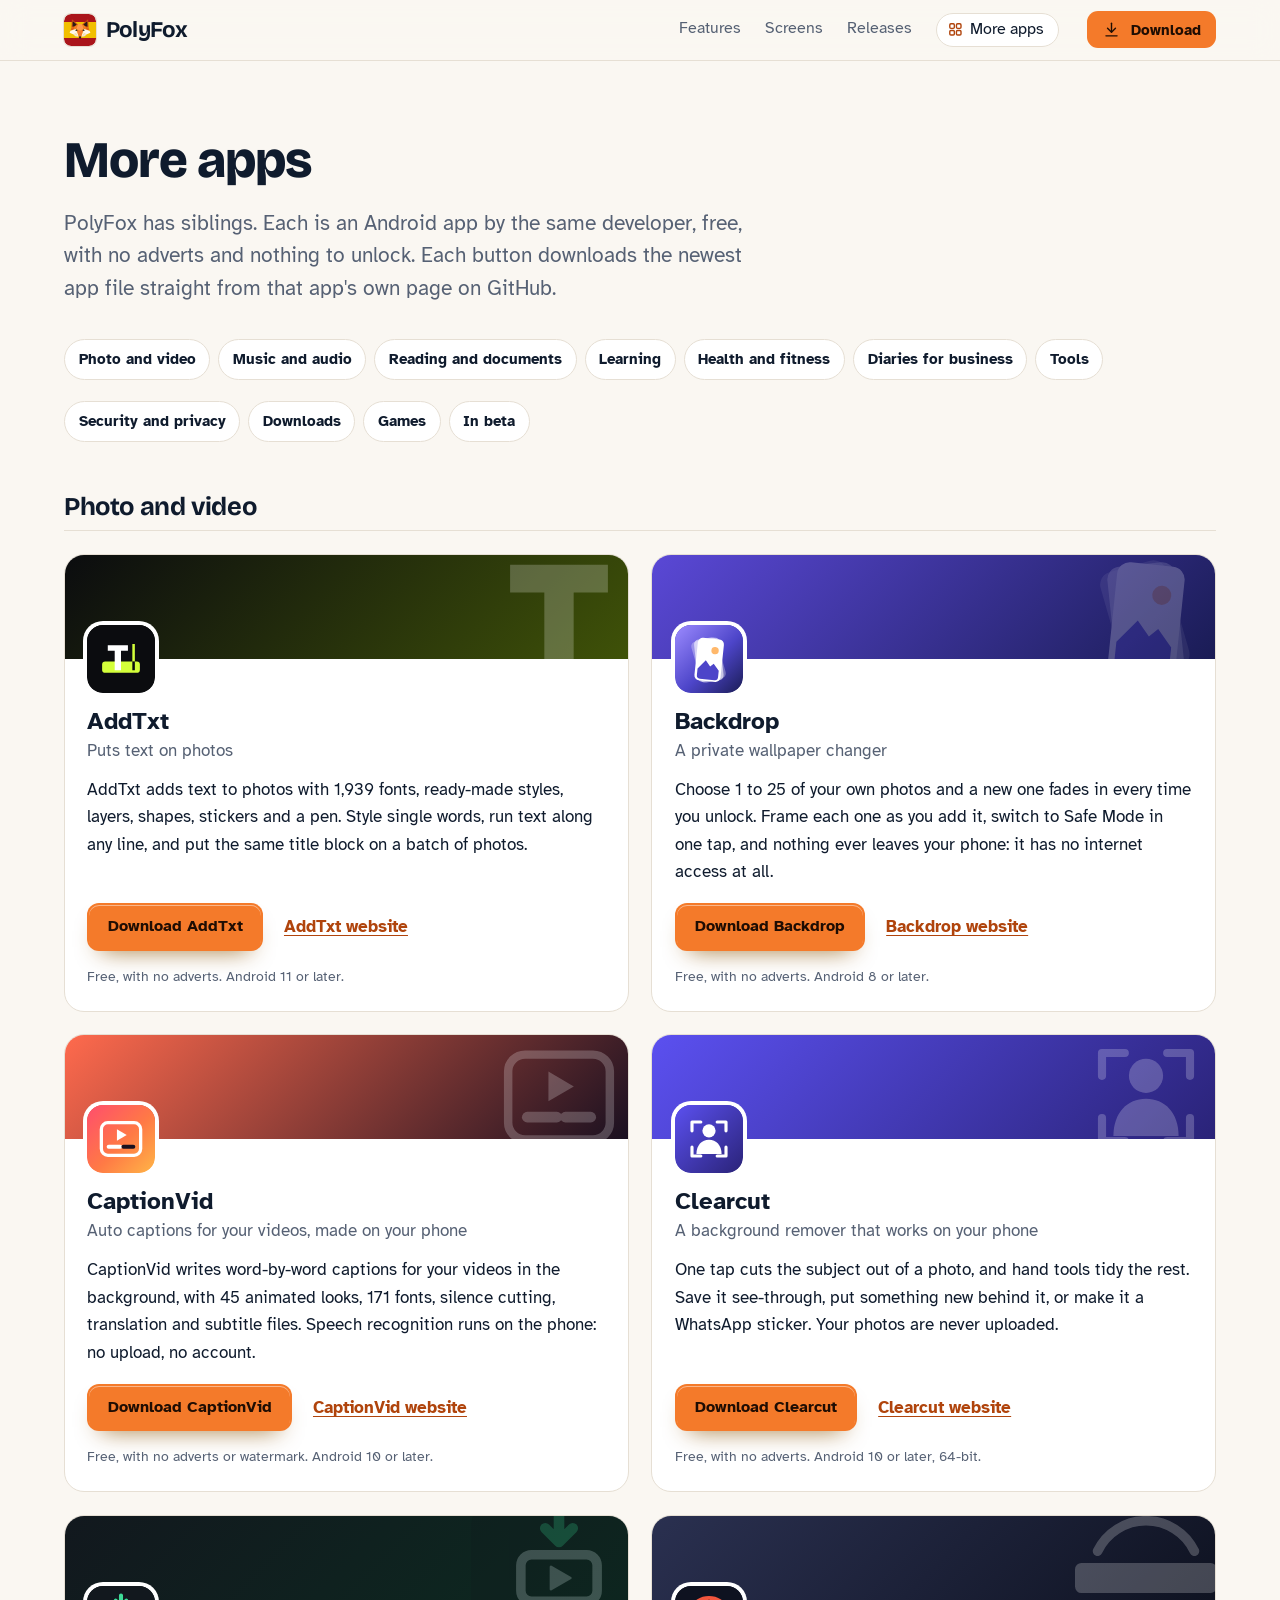
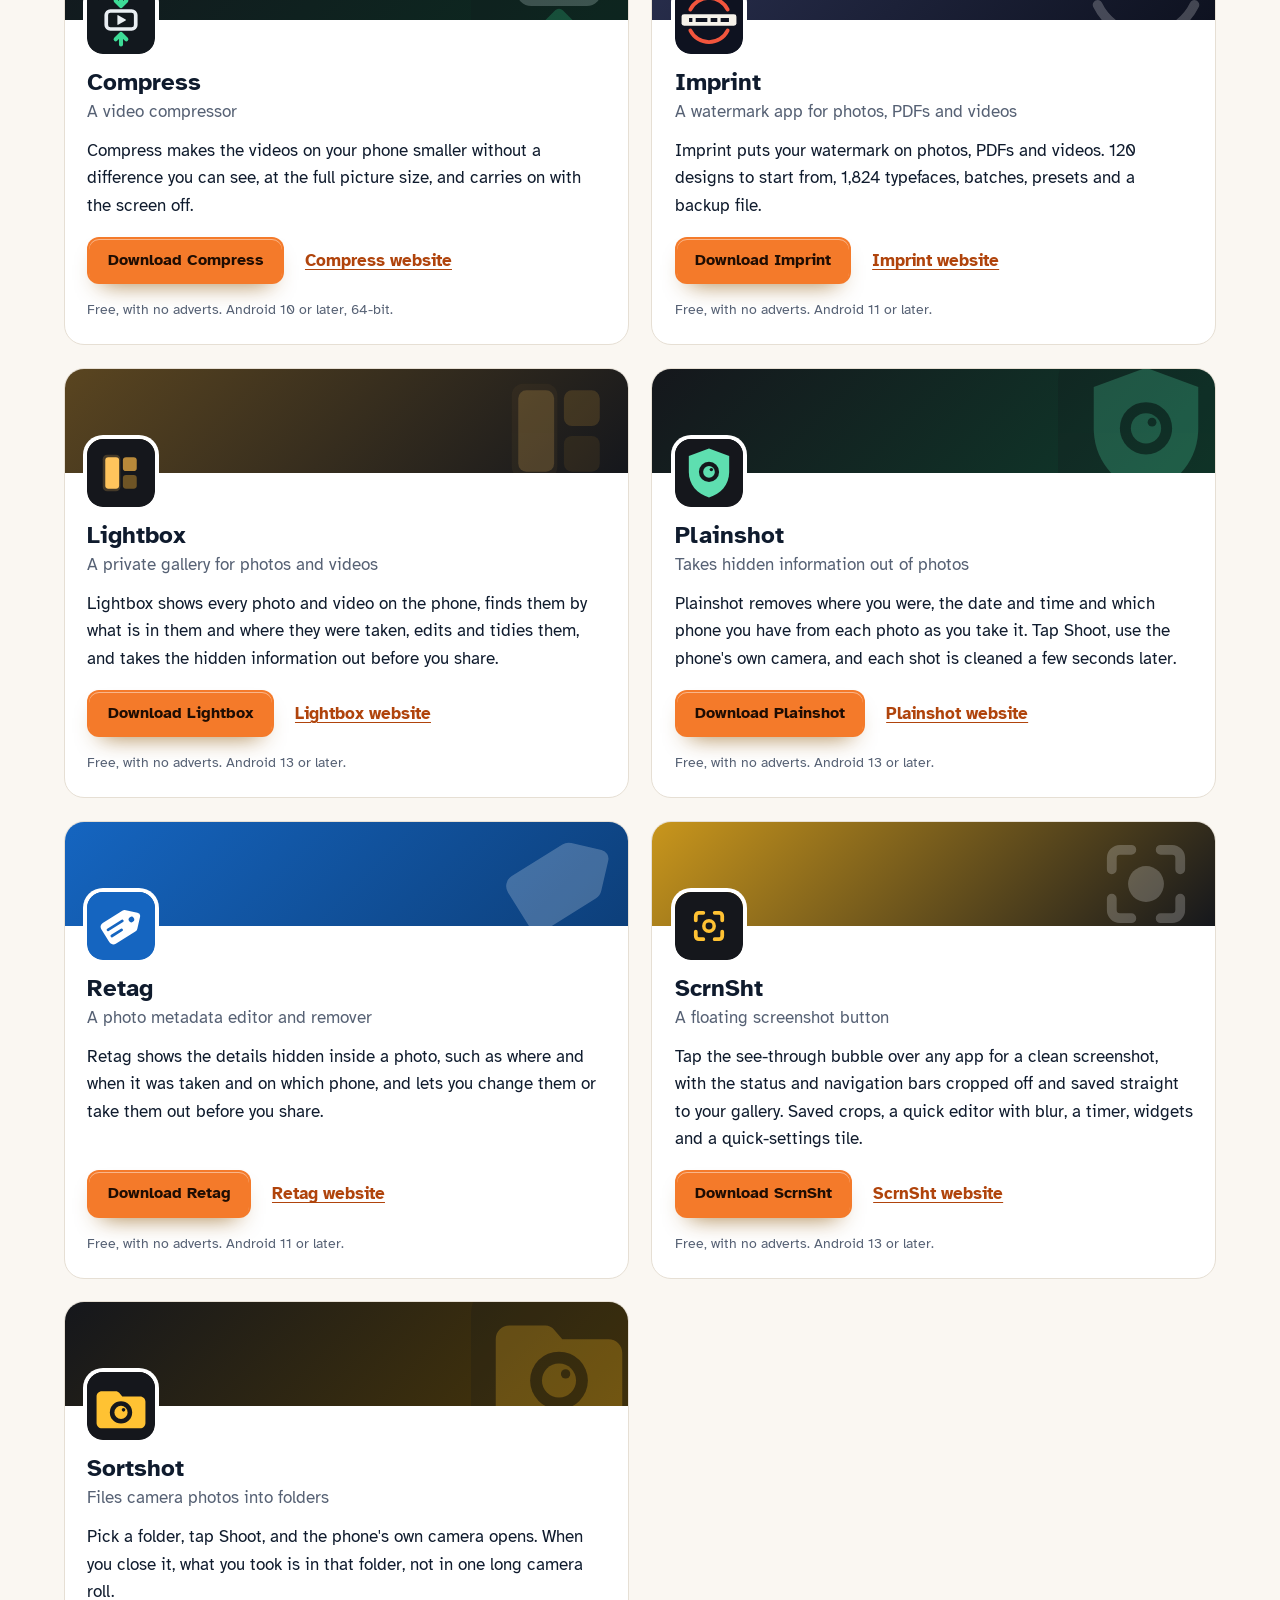
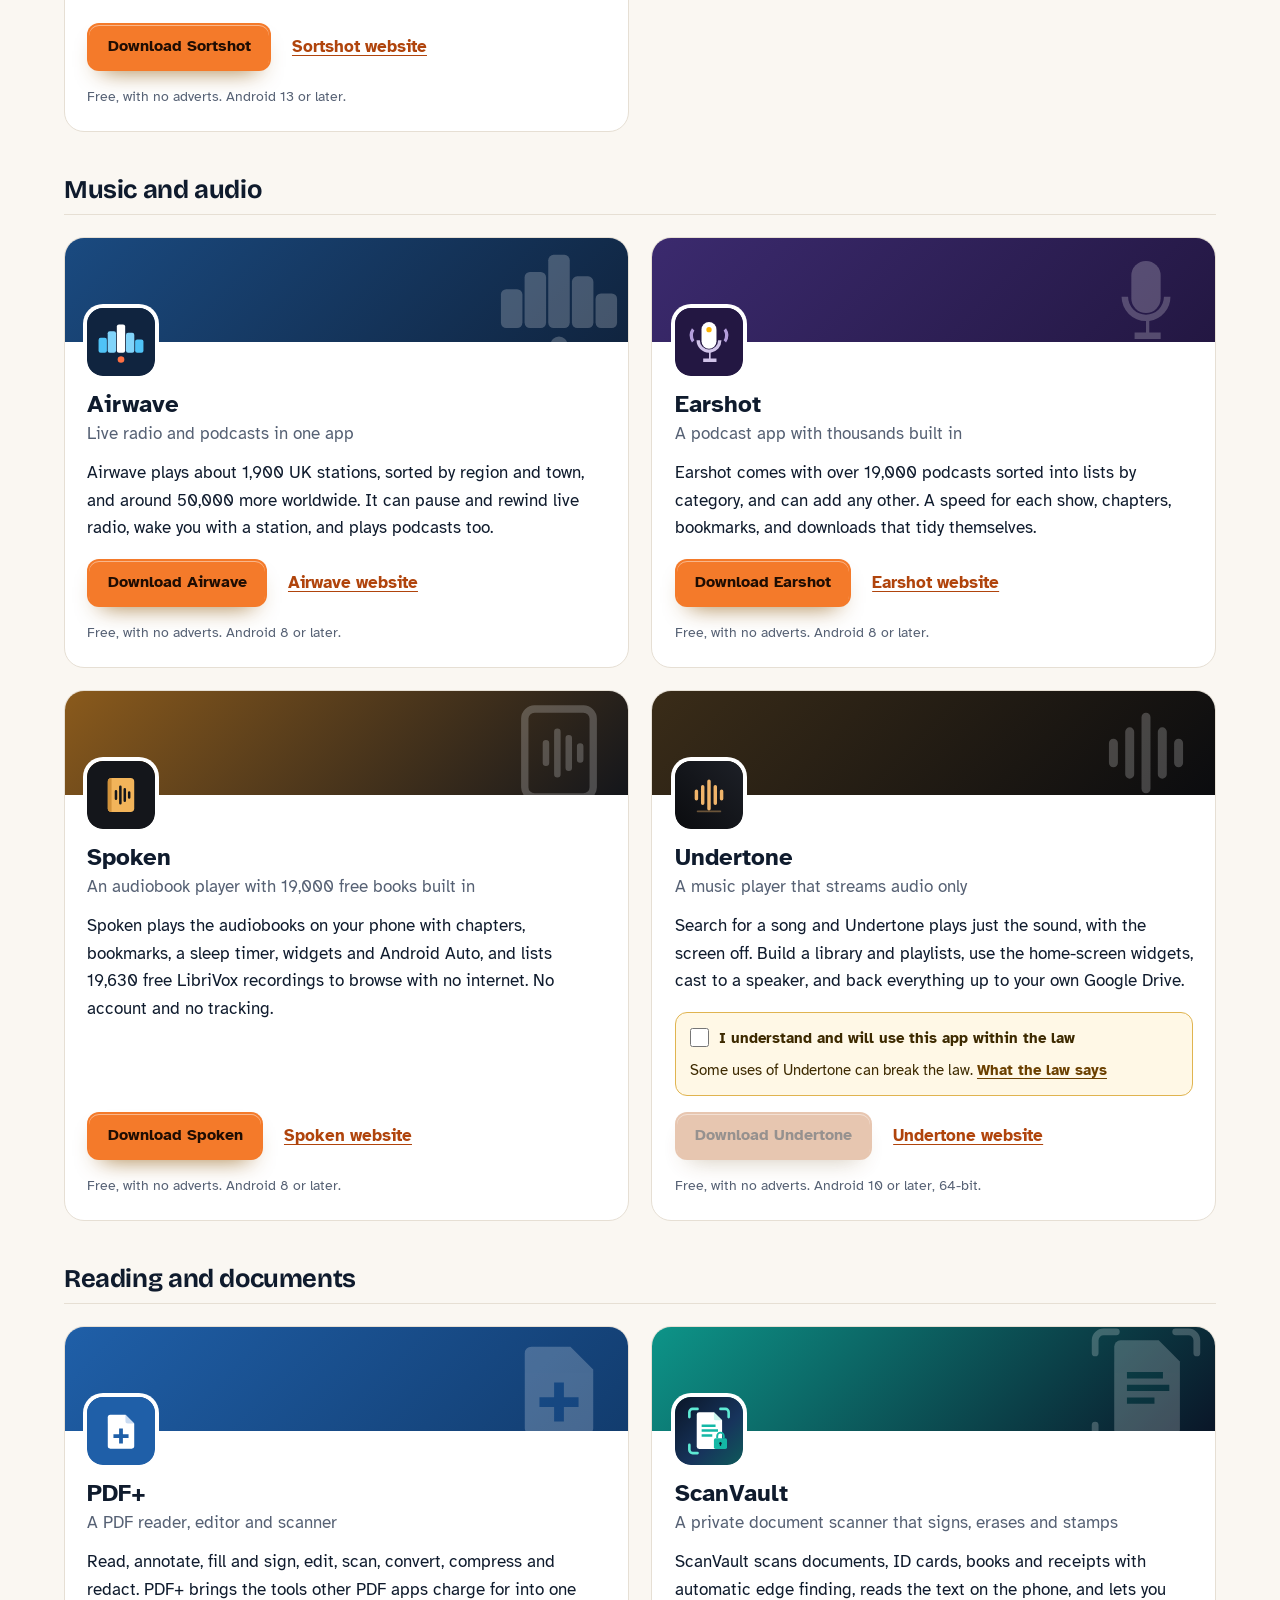
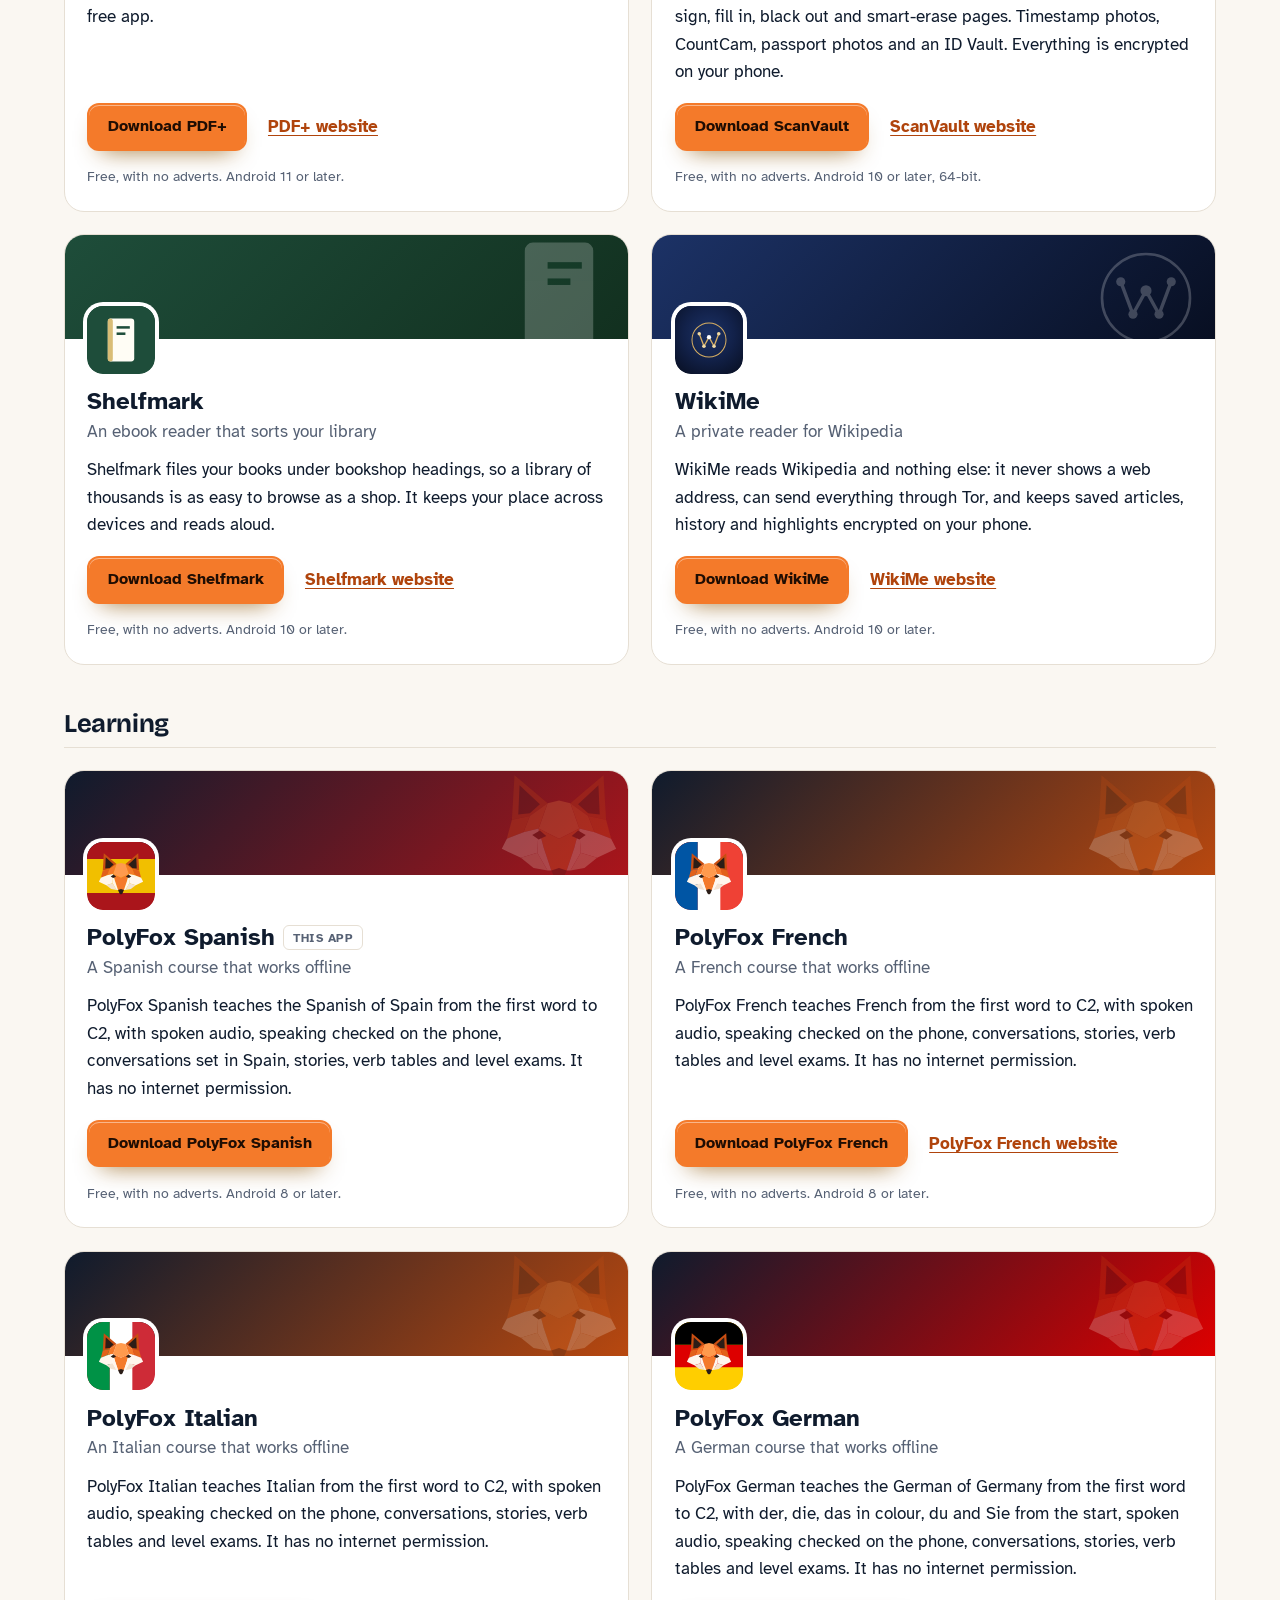
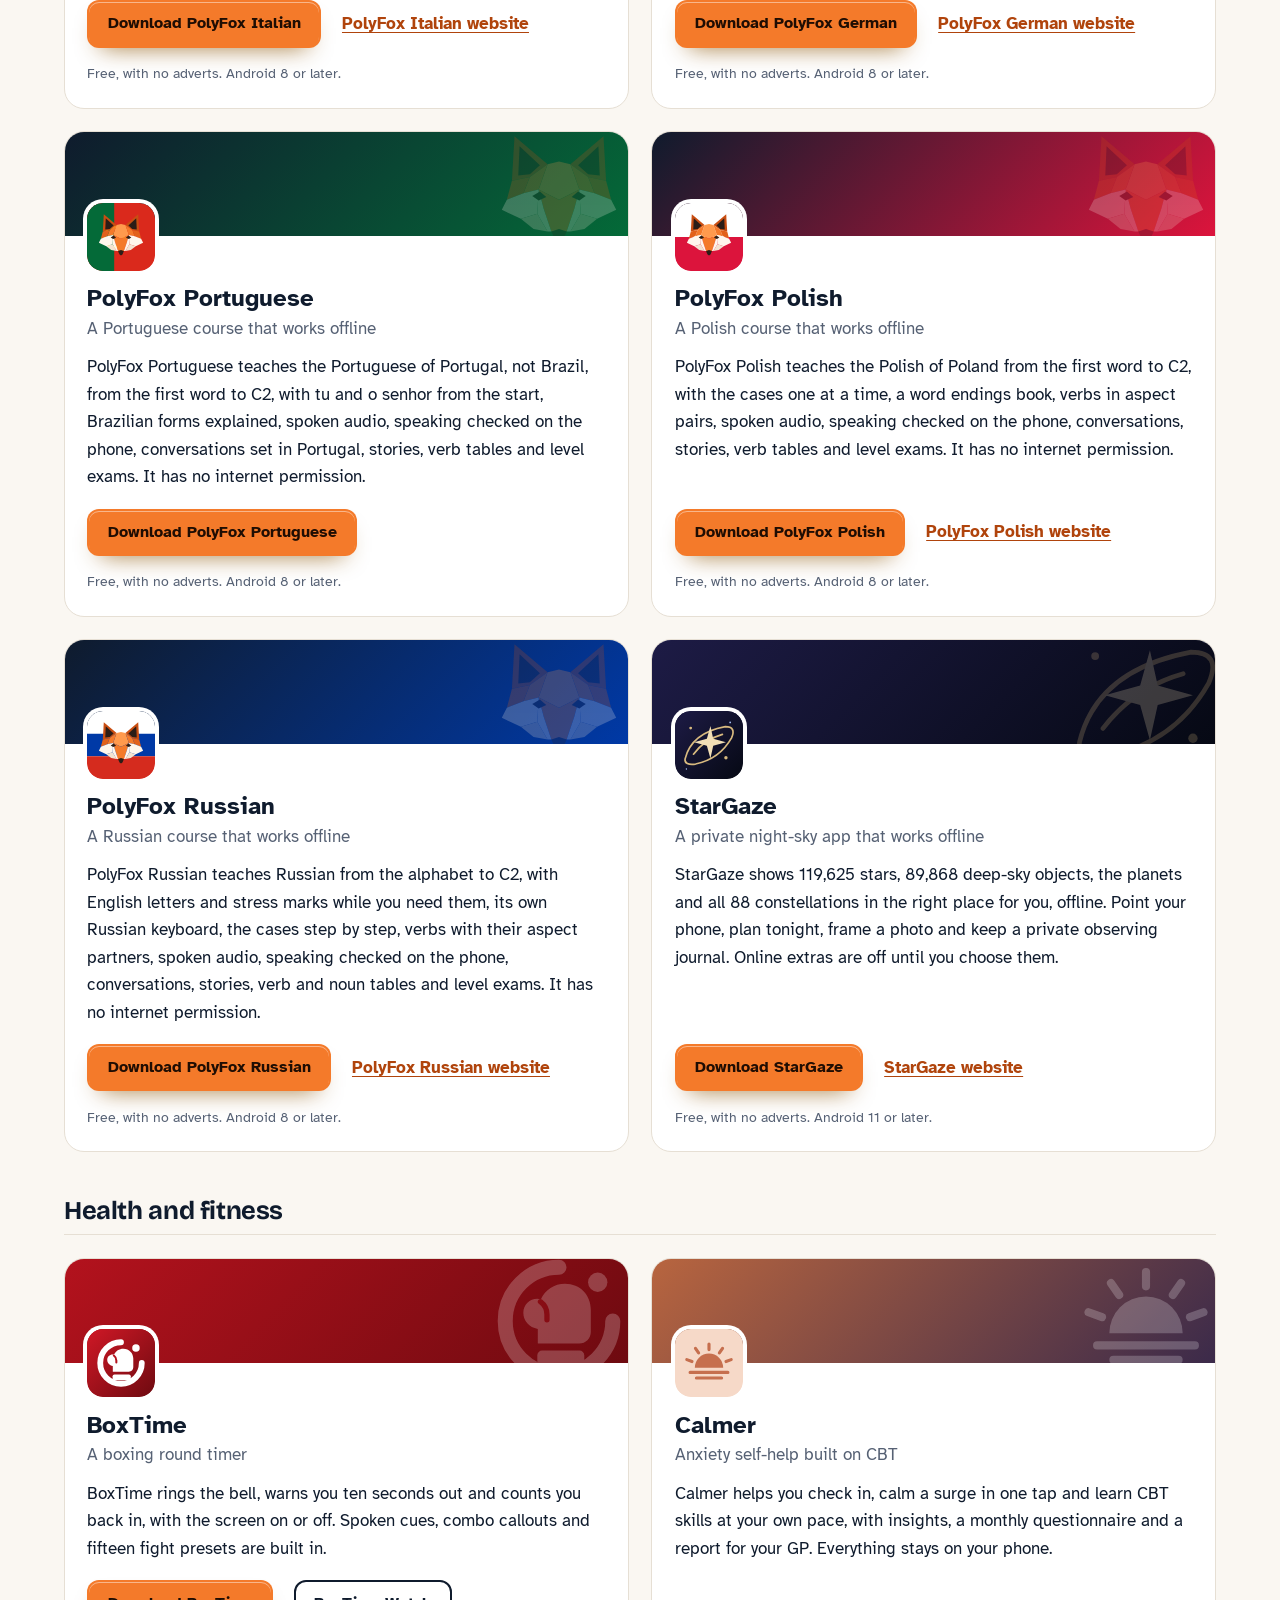
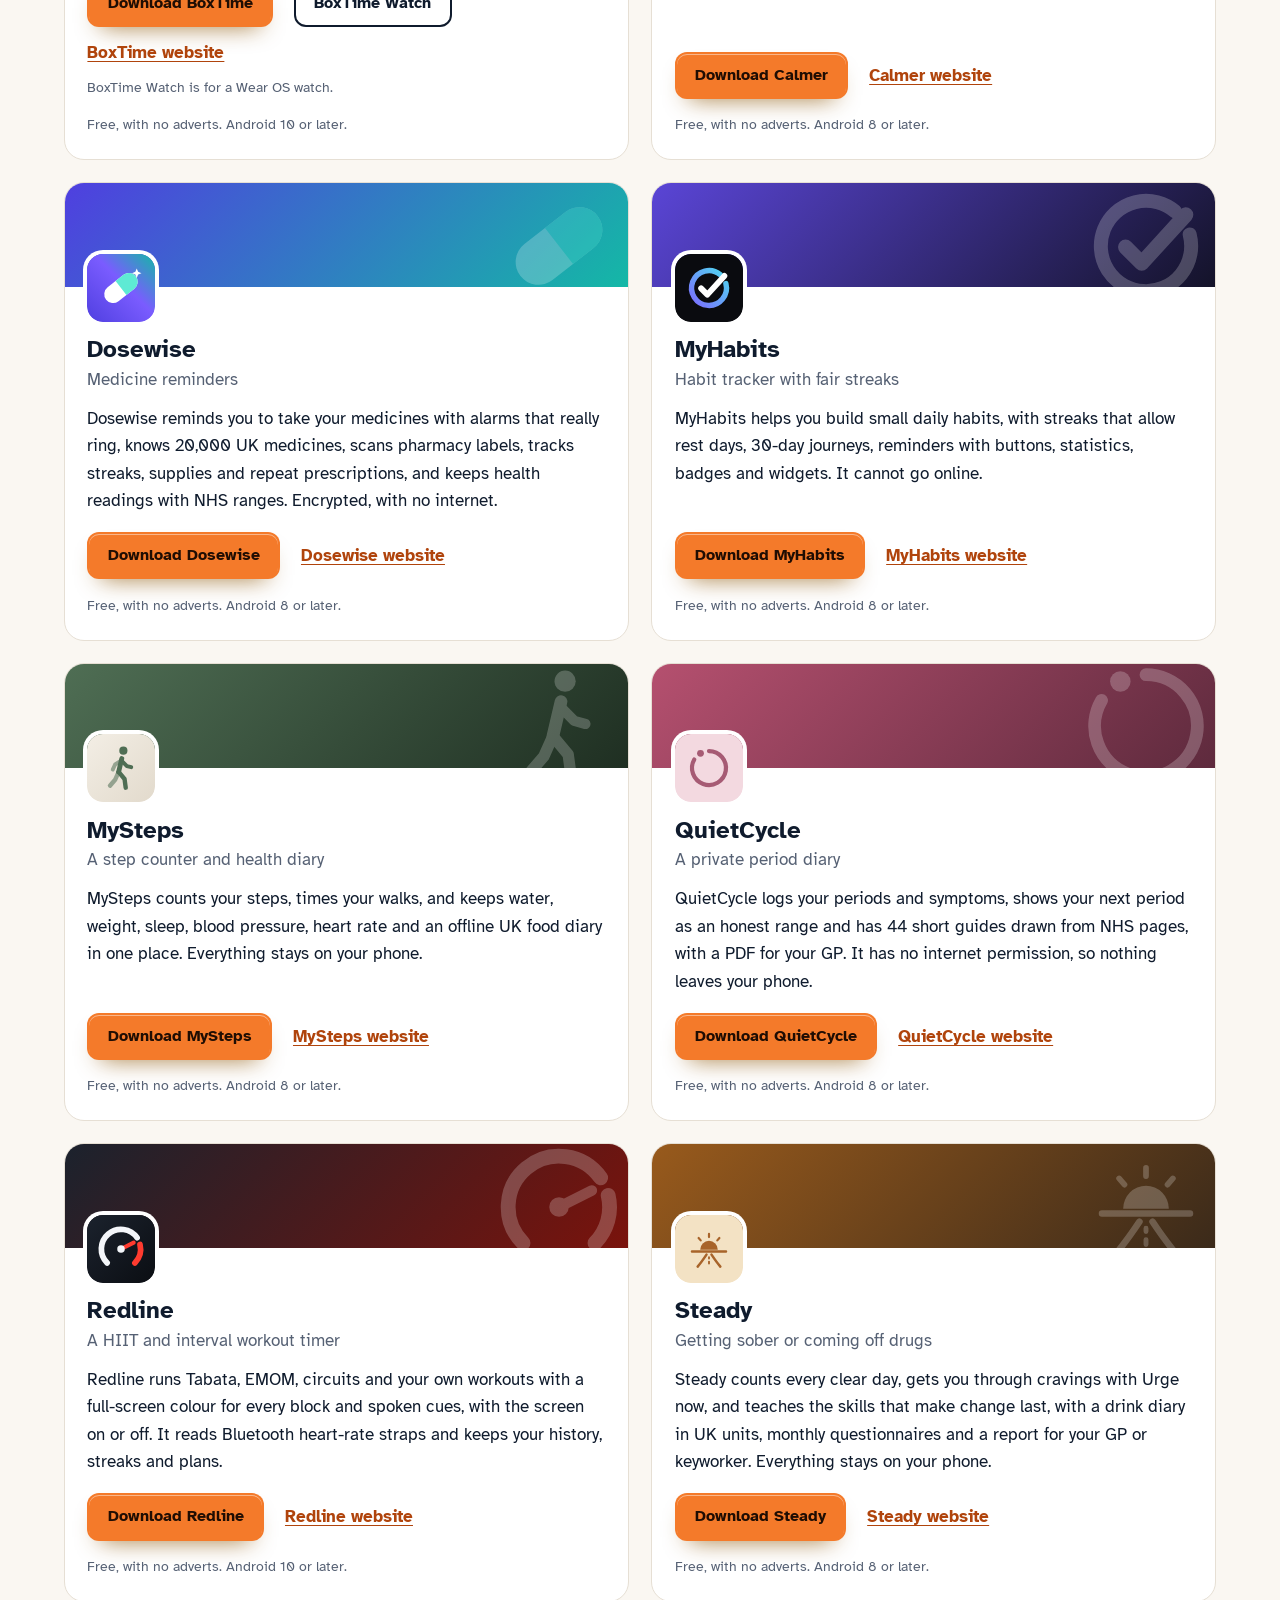
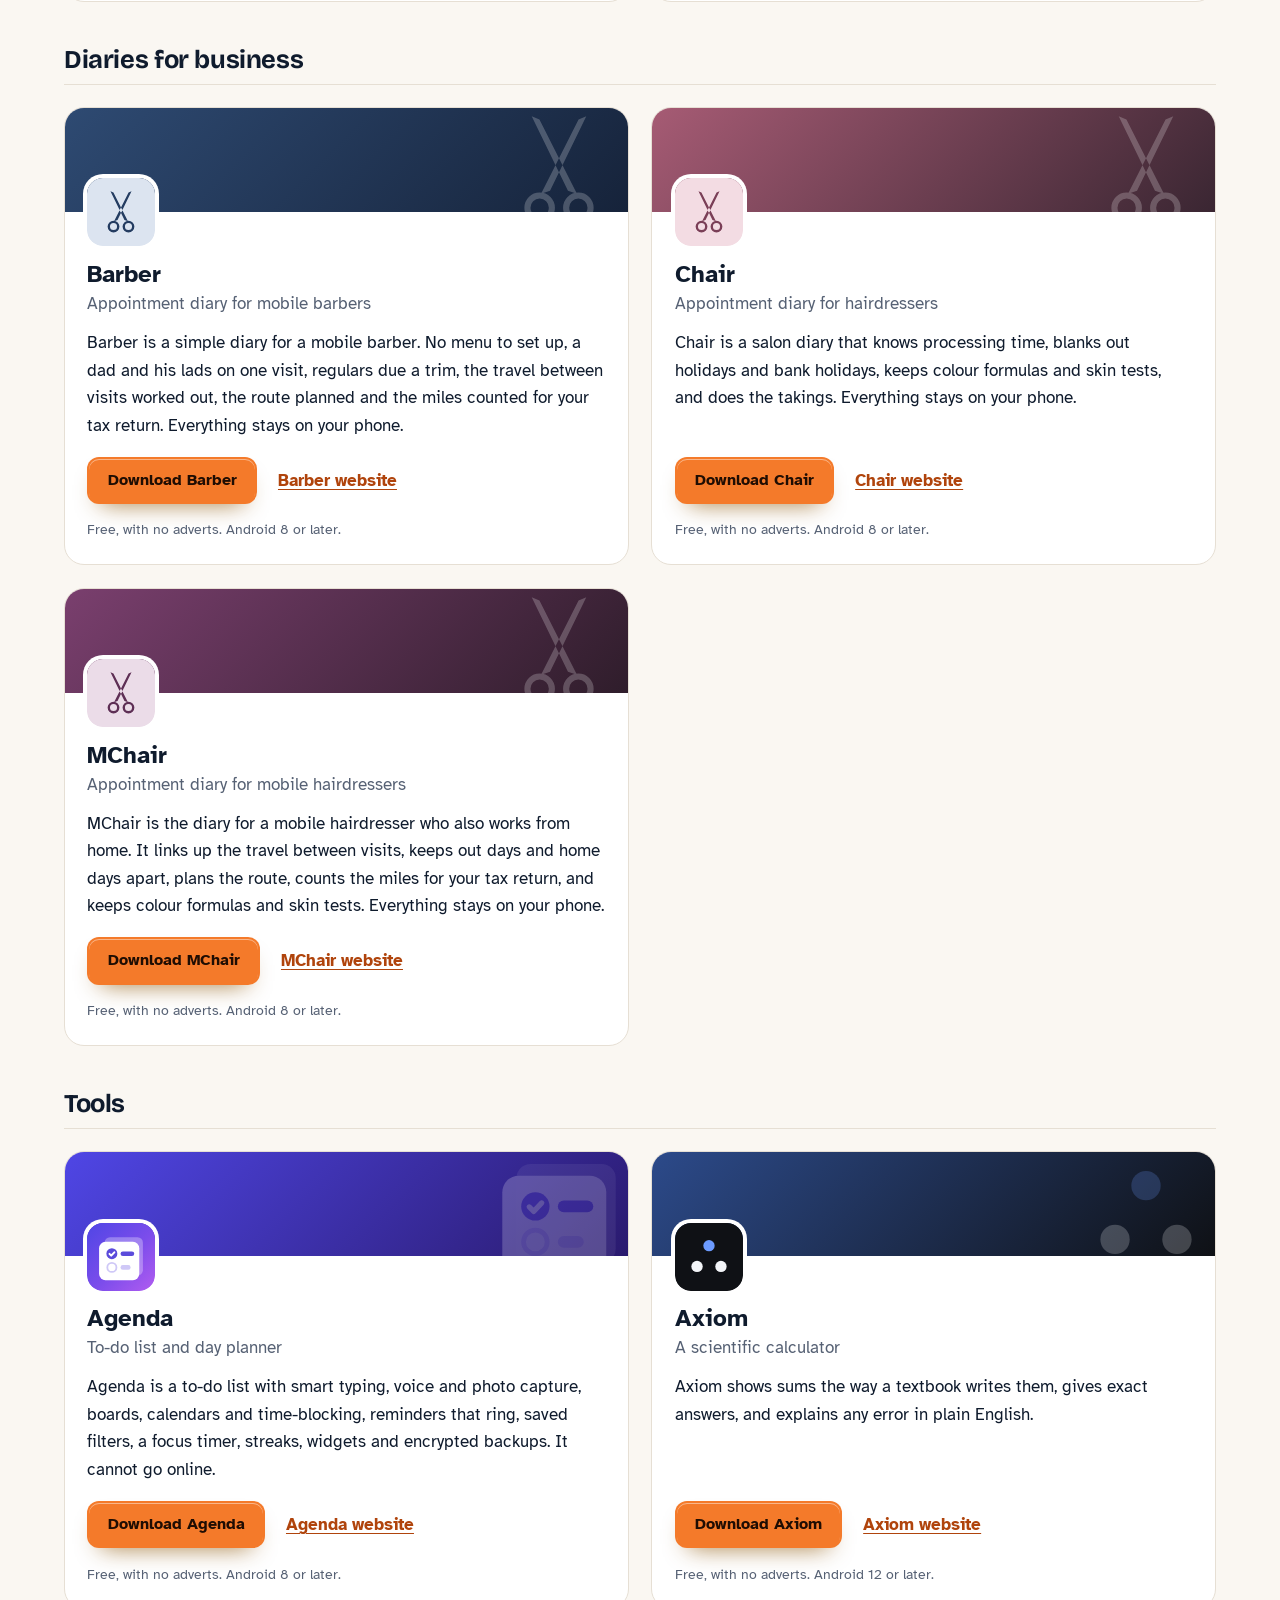
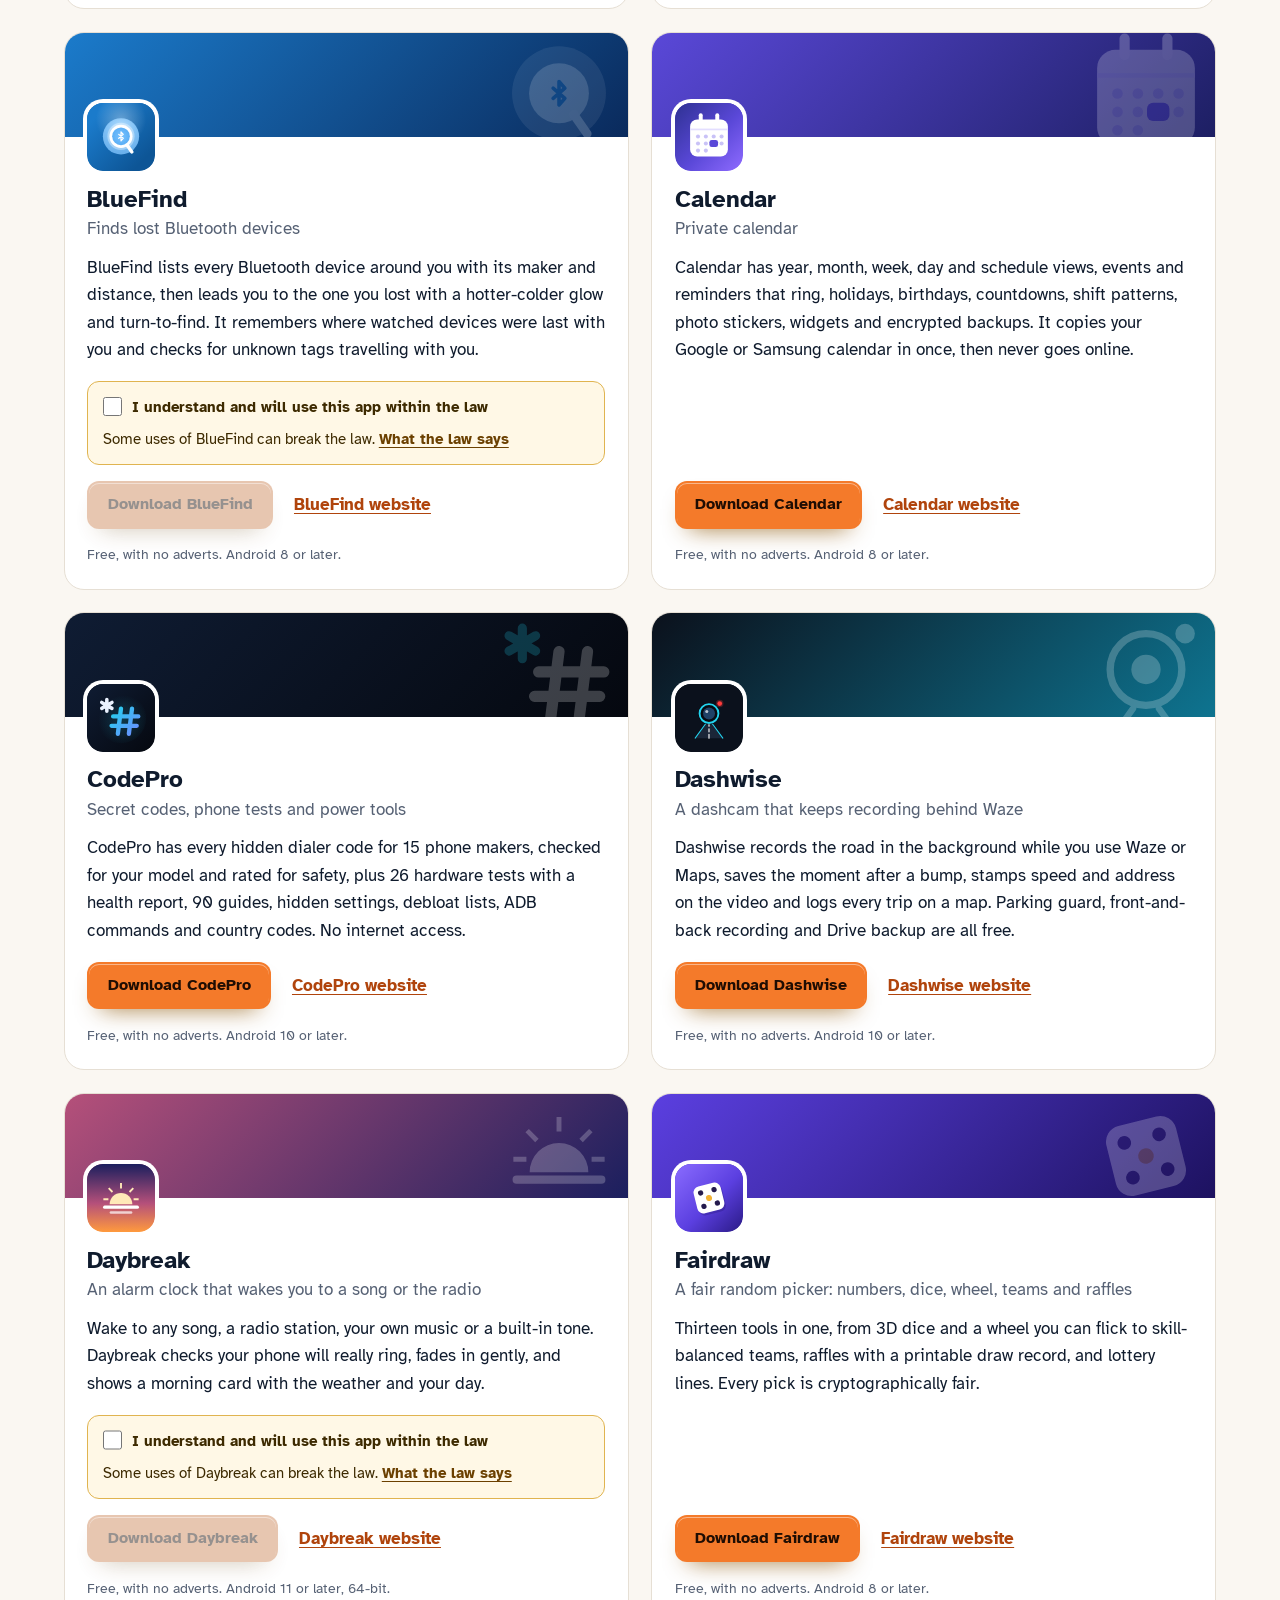
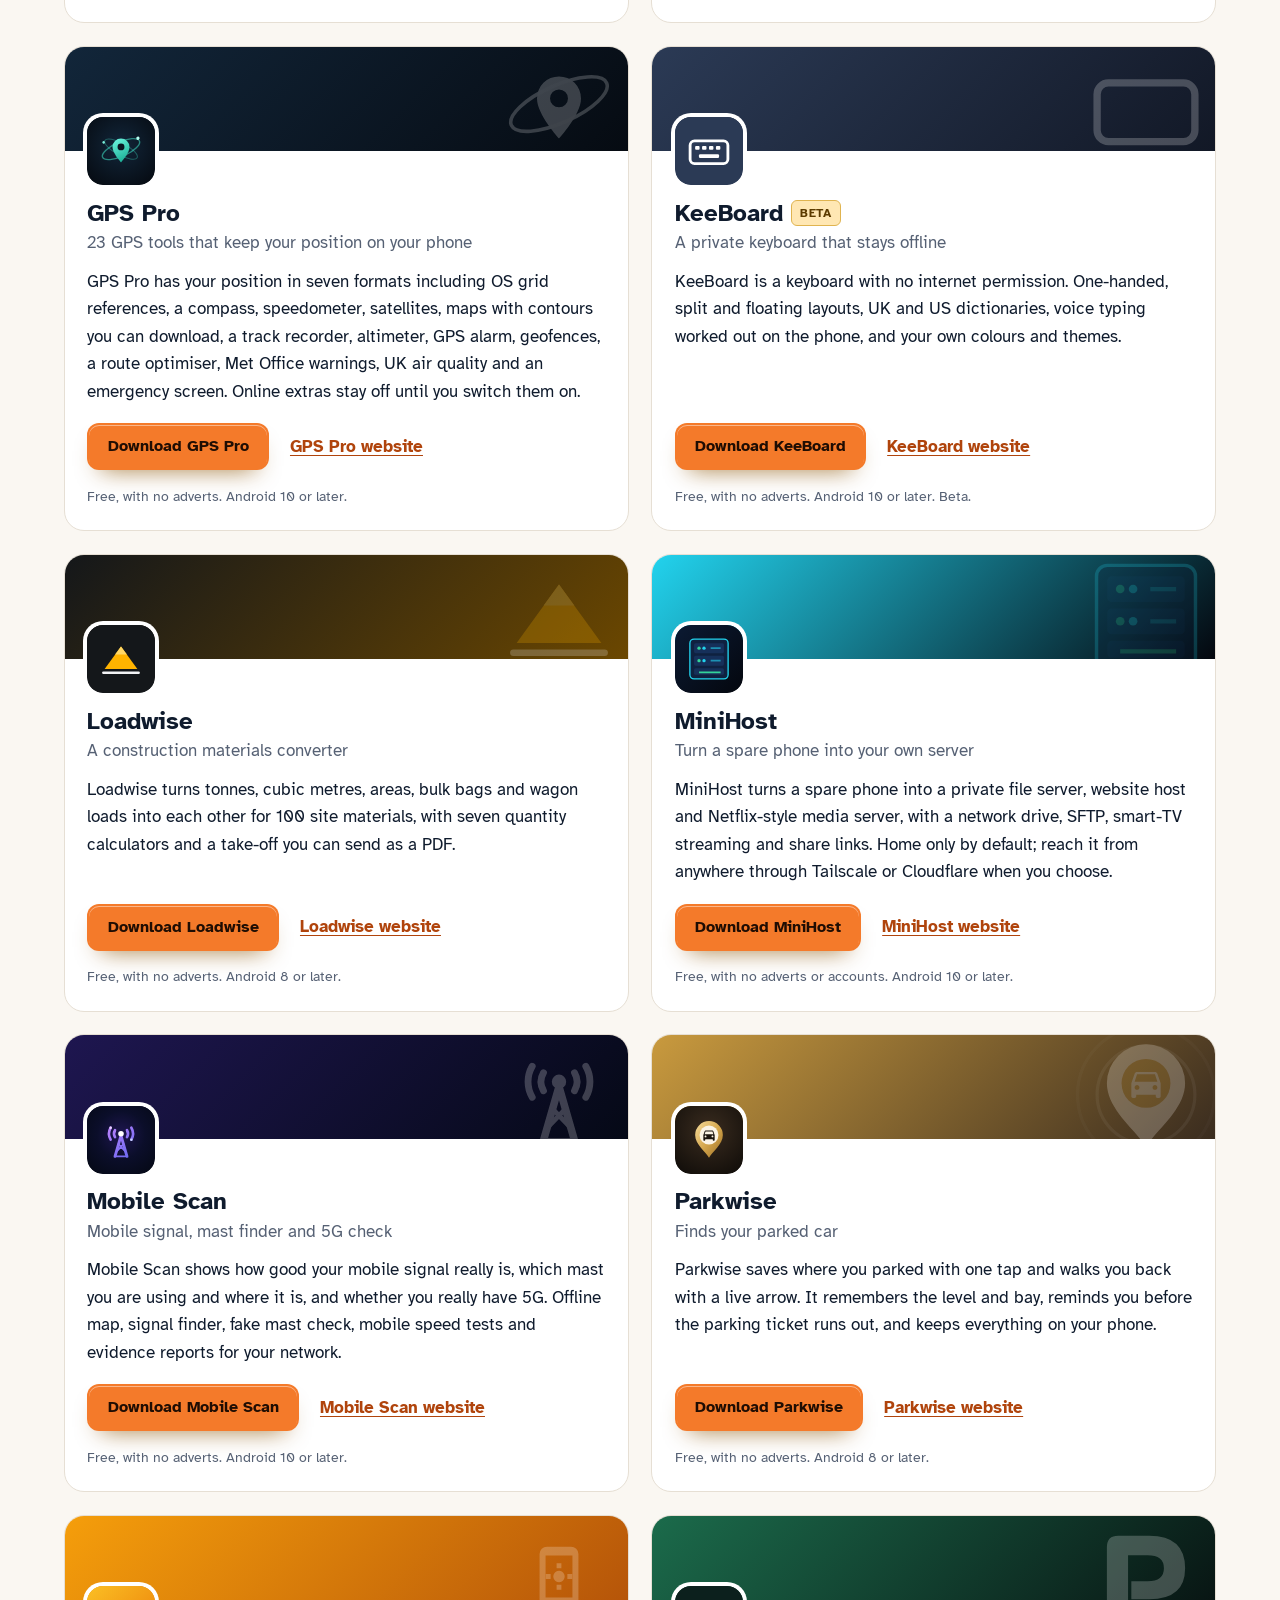
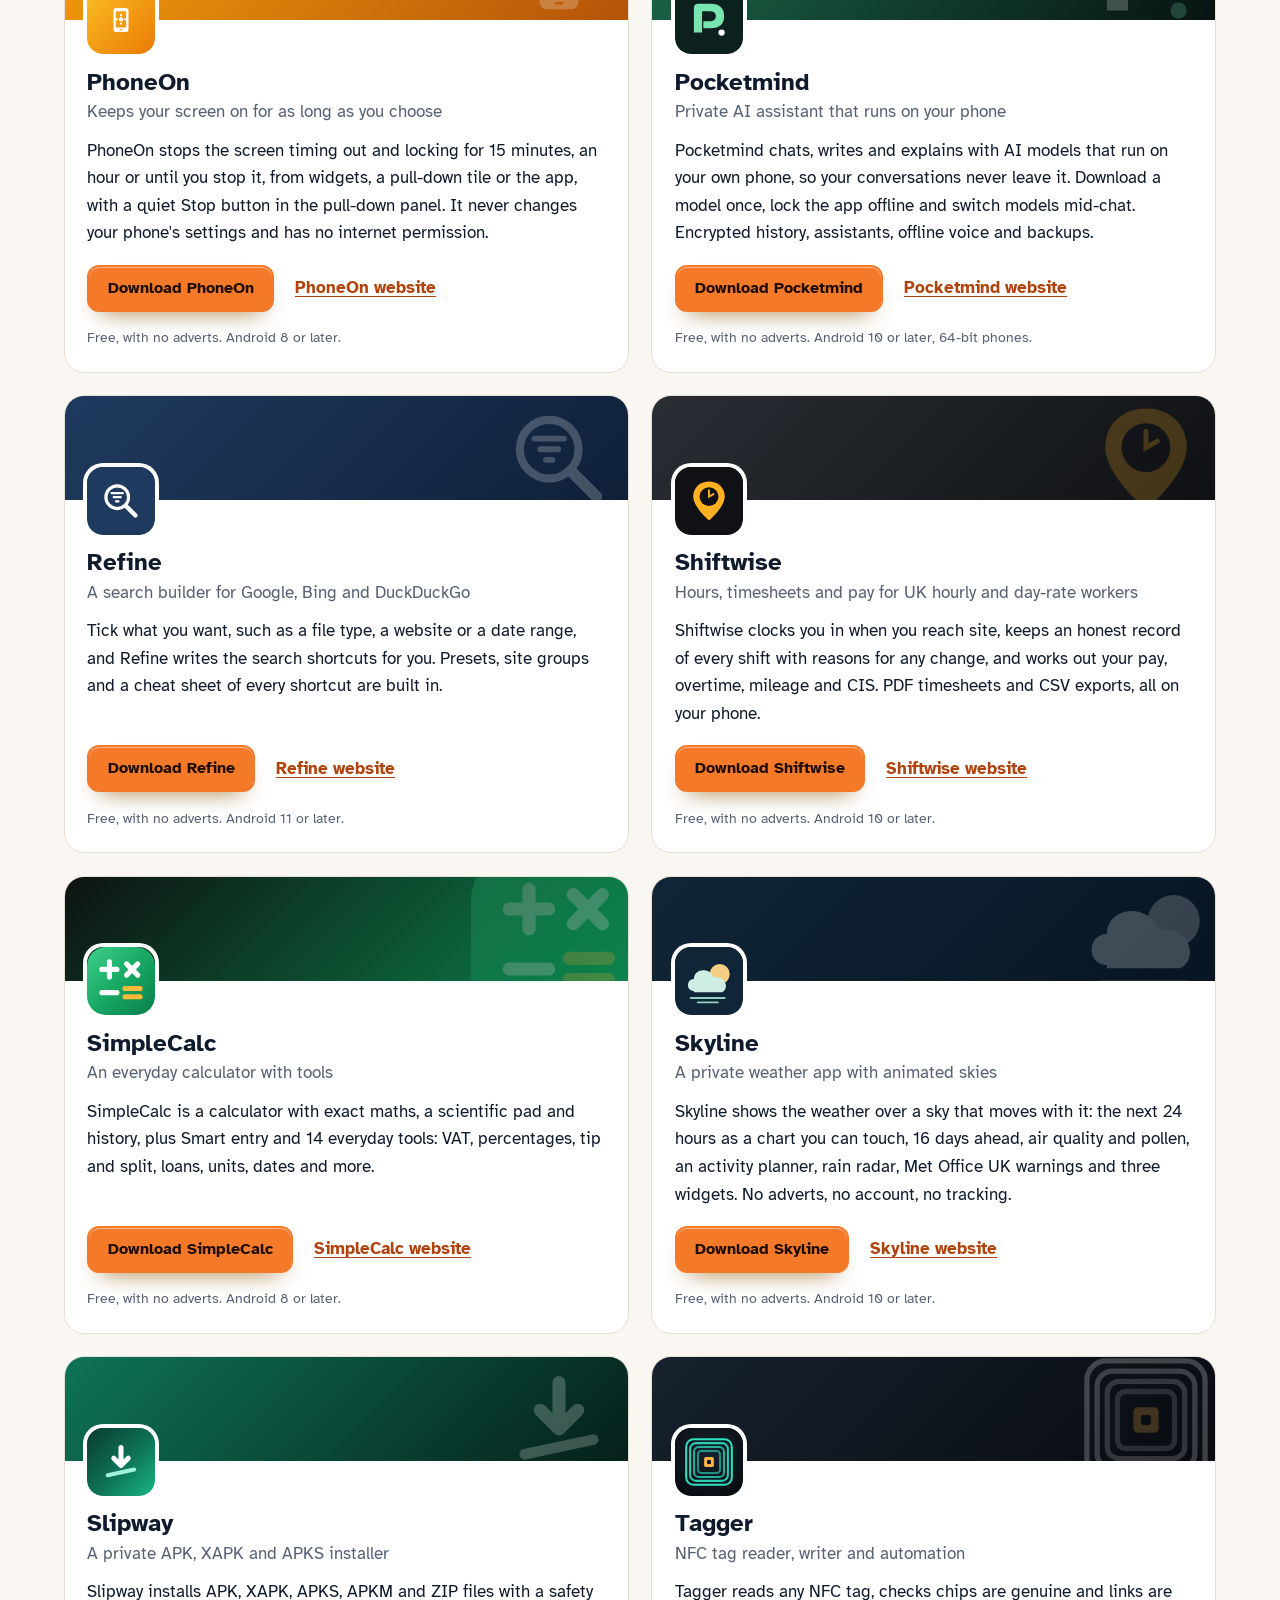
==== commit 09e9a497: "More apps: add Slipway" ====
--- a/more-apps.html
+++ b/more-apps.html
@@ -4,7 +4,7 @@
 <meta charset="utf-8">
 <meta name="viewport" content="width=device-width, initial-scale=1">
 <title>More apps by the maker of PolyFox Spanish</title>
-<meta name="description" content="All 92 free Android apps from the maker of PolyFox Spanish, in one list by category, each with its download and a link to its website.">
+<meta name="description" content="All 93 free Android apps from the maker of PolyFox Spanish, in one list by category, each with its download and a link to its website.">
 <meta name="author" content="Jonathan Jackson">
 <link rel="canonical" href="https://customgpter.github.io/polyfox-spanish/more-apps.html">
 <meta name="theme-color" content="#faf7f2" media="(prefers-color-scheme: light)">
@@ -12,7 +12,7 @@
 <meta property="og:type" content="website">
 <meta property="og:site_name" content="PolyFox Spanish">
 <meta property="og:title" content="More apps by the maker of PolyFox Spanish">
-<meta property="og:description" content="All 92 free Android apps from the maker of PolyFox Spanish, in one list by category, each with its download and a link to its website.">
+<meta property="og:description" content="All 93 free Android apps from the maker of PolyFox Spanish, in one list by category, each with its download and a link to its website.">
 <meta property="og:url" content="https://customgpter.github.io/polyfox-spanish/more-apps.html">
 <meta property="og:image" content="https://customgpter.github.io/polyfox-spanish/assets/og.png">
 <meta property="og:image:width" content="1200">
@@ -100,7 +100,7 @@
 <li class="mapp" style="--b:#2a2d33;--b2:#0f1114"><div class="mapp-cover" aria-hidden="true"><svg viewBox="0 0 108 108"><path d="M54 85C54 85 29 64 29 47C29 15 79 15 79 47C79 64 54 85 54 85Z" fill="#FFB020"/><circle cx="54" cy="47" r="15" fill="#0F1114"/><path d="M54 37V47L61 43" stroke="#FFB020" stroke-width="3" stroke-linecap="round" fill="none"/></svg></div><div class="mapp-body"><svg class="mapp-icon" viewBox="0 0 108 108" aria-hidden="true"><rect width="108" height="108" rx="24" fill="#0F1114"/><path d="M54 85C54 85 29 64 29 47C29 15 79 15 79 47C79 64 54 85 54 85Z" fill="#FFB020"/><circle cx="54" cy="47" r="15" fill="#0F1114"/><path d="M54 37V47L61 43" stroke="#FFB020" stroke-width="3" stroke-linecap="round" fill="none"/></svg><h3>Shiftwise</h3><p class="mapp-kind">Hours, timesheets and pay for UK hourly and day-rate workers</p><p class="mapp-say">Shiftwise clocks you in when you reach site, keeps an honest record of every shift with reasons for any change, and works out your pay, overtime, mileage and CIS. PDF timesheets and CSV exports, all on your phone.</p><p class="mapp-go"><a class="button" href="https://github.com/CustomGPTer/shiftwise/releases/latest/download/Shiftwise.apk">Download Shiftwise</a><a class="mapp-site" href="https://customgpter.github.io/shiftwise/">Shiftwise website</a></p><p class="mapp-needs">Free, with no adverts. Android 10 or later.</p></div></li>
 <li class="mapp" style="--b:#0e1311;--b2:#0b7f4a"><div class="mapp-cover" aria-hidden="true"><svg viewBox="0 0 108 108"><rect width="108" height="108" rx="30" fill="url(#scgc)"/><defs><linearGradient id="scgc" x1="0" y1="0" x2="1" y2="1"><stop offset="0" stop-color="#3fd18a"/><stop offset=".5" stop-color="#17a864"/><stop offset="1" stop-color="#0b7f4a"/></linearGradient></defs><g stroke-width="8.1" stroke-linecap="round" fill="none"><path stroke="#fff" d="M23.6 35.6h24M35.6 23.6v24M62.8 26.8l17.8 17.8M62.8 44.6l17.8-17.8M23.6 72.4h24"/><path stroke="#ffb938" d="M60.4 65.9h24M60.4 78.9h24"/></g></svg></div><div class="mapp-body"><svg class="mapp-icon" viewBox="0 0 108 108" aria-hidden="true"><rect width="108" height="108" rx="30" fill="url(#i-simplecalc-scgi)"/><defs><linearGradient id="i-simplecalc-scgi" x1="0" y1="0" x2="1" y2="1"><stop offset="0" stop-color="#3fd18a"/><stop offset=".5" stop-color="#17a864"/><stop offset="1" stop-color="#0b7f4a"/></linearGradient></defs><g stroke-width="8.1" stroke-linecap="round" fill="none"><path stroke="#fff" d="M23.6 35.6h24M35.6 23.6v24M62.8 26.8l17.8 17.8M62.8 44.6l17.8-17.8M23.6 72.4h24"/><path stroke="#ffb938" d="M60.4 65.9h24M60.4 78.9h24"/></g></svg><h3>SimpleCalc</h3><p class="mapp-kind">An everyday calculator with tools</p><p class="mapp-say">SimpleCalc is a calculator with exact maths, a scientific pad and history, plus Smart entry and 14 everyday tools: VAT, percentages, tip and split, loans, units, dates and more.</p><p class="mapp-go"><a class="button" href="https://github.com/CustomGPTer/simplecalc/releases/latest/download/SimpleCalc.apk">Download SimpleCalc</a><a class="mapp-site" href="https://customgpter.github.io/simplecalc/">SimpleCalc website</a></p><p class="mapp-needs">Free, with no adverts. Android 8 or later.</p></div></li>
 <li class="mapp" style="--b:#102638;--b2:#081522"><div class="mapp-cover" aria-hidden="true"><svg viewBox="0 0 108 108"><circle cx="71" cy="43" r="16" fill="#fff" fill-opacity=".85"/><path fill="#fff" d="M30,70C17,70 18,51 30,51C30,34 56,31 62,49C78,44 88,65 75,72L30,72Z"/><path d="M25,81L79,81M36,88L68,88" fill="none" stroke="#fff" stroke-width="3" stroke-linecap="round"/></svg></div><div class="mapp-body"><svg class="mapp-icon" viewBox="0 0 108 108" aria-hidden="true"><rect width="108" height="108" rx="24" fill="#102638"/><circle cx="71" cy="43" r="16" fill="#F4CE83"/><path fill="#CEEDE4" d="M30,70C17,70 18,51 30,51C30,34 56,31 62,49C78,44 88,65 75,72L30,72Z"/><path d="M25,81L79,81M36,88L68,88" fill="none" stroke="#92CDBE" stroke-width="3" stroke-linecap="round"/></svg><h3>Skyline</h3><p class="mapp-kind">A private weather app with animated skies</p><p class="mapp-say">Skyline shows the weather over a sky that moves with it: the next 24 hours as a chart you can touch, 16 days ahead, air quality and pollen, an activity planner, rain radar, Met Office UK warnings and three widgets. No adverts, no account, no tracking.</p><p class="mapp-go"><a class="button" href="https://github.com/CustomGPTer/skyline/releases/latest/download/Skyline.apk">Download Skyline</a><a class="mapp-site" href="https://customgpter.github.io/skyline/">Skyline website</a></p><p class="mapp-needs">Free, with no adverts. Android 10 or later.</p></div></li>
-<li class="mapp is-gated" style="--b:#17222e;--b2:#080b10"><div class="mapp-cover" aria-hidden="true"><svg viewBox="0 0 108 108"><g transform="translate(54 54) scale(1.25) translate(-54 -54)"><rect x="25" y="25" width="58" height="58" rx="9.5" fill="none" stroke="#fff" stroke-opacity="1" stroke-width="2.6"/><rect x="30" y="30" width="48" height="48" rx="7.6" fill="none" stroke="#fff" stroke-opacity=".9" stroke-width="2.6"/><rect x="35" y="35" width="38" height="38" rx="5.8" fill="none" stroke="#fff" stroke-opacity=".75" stroke-width="2.6"/><rect x="40" y="40" width="28" height="28" rx="4.2" fill="none" stroke="#fff" stroke-opacity=".6" stroke-width="2.6"/><rect x="47.8" y="47.8" width="12.4" height="12.4" rx="2.2" fill="#FFB547"/><rect x="51.6" y="51.6" width="4.8" height="4.8" rx="0.9" fill="#0B0F14"/></g></svg></div><div class="mapp-body"><svg class="mapp-icon" viewBox="0 0 108 108" aria-hidden="true"><defs><radialGradient id="i-tagger-tgg" cx="54" cy="40" r="80" gradientUnits="userSpaceOnUse"><stop offset="0" stop-color="#17222E"/><stop offset="1" stop-color="#080B10"/></radialGradient></defs><rect width="108" height="108" rx="24" fill="url(#i-tagger-tgg)"/><g transform="translate(54 54) scale(1.25) translate(-54 -54)"><rect x="25" y="25" width="58" height="58" rx="9.5" fill="none" stroke="#2DE1C2" stroke-opacity="1" stroke-width="2.6"/><rect x="30" y="30" width="48" height="48" rx="7.6" fill="none" stroke="#2DE1C2" stroke-opacity=".9" stroke-width="2.6"/><rect x="35" y="35" width="38" height="38" rx="5.8" fill="none" stroke="#2DE1C2" stroke-opacity=".75" stroke-width="2.6"/><rect x="40" y="40" width="28" height="28" rx="4.2" fill="none" stroke="#2DE1C2" stroke-opacity=".6" stroke-width="2.6"/><rect x="47.8" y="47.8" width="12.4" height="12.4" rx="2.2" fill="#FFB547"/><rect x="51.6" y="51.6" width="4.8" height="4.8" rx="0.9" fill="#0B0F14"/></g></svg><h3>Tagger</h3><p class="mapp-kind">NFC tag reader, writer and automation</p><p class="mapp-say">Tagger reads any NFC tag, checks chips are genuine and links are safe, writes 16 kinds of record, protects tags with passwords or encryption, and makes tags that run tasks on your phone. Every pro tool free, everything encrypted.</p><div class="mapp-law" data-gate><label><input type="checkbox"> I understand and will use this app within the law</label><p>Some uses of Tagger can break the law. <a href="https://customgpter.github.io/tagger/terms.html#law">What the law says</a></p><noscript><p>Turn on JavaScript to download, or use the <a href="https://customgpter.github.io/tagger/">Tagger website</a>.</p></noscript></div><p class="mapp-go"><a class="button" data-href="https://github.com/CustomGPTer/tagger/releases/latest/download/Tagger.apk" aria-disabled="true" role="link" tabindex="-1">Download Tagger</a><a class="mapp-site" href="https://customgpter.github.io/tagger/">Tagger website</a></p><p class="mapp-needs">Free, with no adverts. Android 10 or later, with NFC.</p></div></li>
+<li class="mapp is-gated" style="--b:#0e7357;--b2:#06201a"><div class="mapp-cover" aria-hidden="true"><svg viewBox="0 0 108 108"><path d="M33 75L75 66" stroke="#fff" stroke-width="6.5" stroke-linecap="round" fill="none"/><path d="M54 31L54 58" stroke="#fff" stroke-width="8" stroke-linecap="round" fill="none"/><path d="M42.5 48L54 59.5L65.5 48" stroke="#fff" stroke-width="8" stroke-linecap="round" stroke-linejoin="round" fill="none"/></svg></div><div class="mapp-body"><svg class="mapp-icon" viewBox="0 0 108 108" aria-hidden="true"><defs><linearGradient id="i-slipway-swbg" x1="0" y1="0" x2="1" y2="1"><stop offset="0" stop-color="#0a3a30"/><stop offset=".55" stop-color="#0e7357"/><stop offset="1" stop-color="#19b784"/></linearGradient></defs><rect width="108" height="108" rx="24" fill="url(#i-slipway-swbg)"/><path d="M33 75L75 66" stroke="#9ff3d6" stroke-width="6.5" stroke-linecap="round" fill="none"/><path d="M54 31L54 58" stroke="#fff" stroke-width="8" stroke-linecap="round" fill="none"/><path d="M42.5 48L54 59.5L65.5 48" stroke="#fff" stroke-width="8" stroke-linecap="round" stroke-linejoin="round" fill="none"/></svg><h3>Slipway</h3><p class="mapp-kind">A private APK, XAPK and APKS installer</p><p class="mapp-say">Slipway installs APK, XAPK, APKS, APKM and ZIP files with a safety report first: a red, amber or green verdict, permissions in plain English, signature and tracker checks. Revision-aware library, install queue and history. It has no internet access.</p><div class="mapp-law" data-gate><label><input type="checkbox"> I understand and will use this app within the law</label><p>Installing copies of apps you have no right to use can break copyright law. <a href="https://customgpter.github.io/slipway/terms.html#law">What the law says</a></p><noscript><p>Turn on JavaScript to download, or use the <a href="https://customgpter.github.io/slipway/">Slipway website</a>.</p></noscript></div><p class="mapp-go"><a class="button" data-href="https://github.com/CustomGPTer/slipway/releases/latest/download/Slipway.apk" aria-disabled="true" role="link" tabindex="-1">Download Slipway</a><a class="mapp-site" href="https://customgpter.github.io/slipway/">Slipway website</a></p><p class="mapp-needs">Free, with no adverts. Android 10 or later.</p></div></li><li class="mapp is-gated" style="--b:#17222e;--b2:#080b10"><div class="mapp-cover" aria-hidden="true"><svg viewBox="0 0 108 108"><g transform="translate(54 54) scale(1.25) translate(-54 -54)"><rect x="25" y="25" width="58" height="58" rx="9.5" fill="none" stroke="#fff" stroke-opacity="1" stroke-width="2.6"/><rect x="30" y="30" width="48" height="48" rx="7.6" fill="none" stroke="#fff" stroke-opacity=".9" stroke-width="2.6"/><rect x="35" y="35" width="38" height="38" rx="5.8" fill="none" stroke="#fff" stroke-opacity=".75" stroke-width="2.6"/><rect x="40" y="40" width="28" height="28" rx="4.2" fill="none" stroke="#fff" stroke-opacity=".6" stroke-width="2.6"/><rect x="47.8" y="47.8" width="12.4" height="12.4" rx="2.2" fill="#FFB547"/><rect x="51.6" y="51.6" width="4.8" height="4.8" rx="0.9" fill="#0B0F14"/></g></svg></div><div class="mapp-body"><svg class="mapp-icon" viewBox="0 0 108 108" aria-hidden="true"><defs><radialGradient id="i-tagger-tgg" cx="54" cy="40" r="80" gradientUnits="userSpaceOnUse"><stop offset="0" stop-color="#17222E"/><stop offset="1" stop-color="#080B10"/></radialGradient></defs><rect width="108" height="108" rx="24" fill="url(#i-tagger-tgg)"/><g transform="translate(54 54) scale(1.25) translate(-54 -54)"><rect x="25" y="25" width="58" height="58" rx="9.5" fill="none" stroke="#2DE1C2" stroke-opacity="1" stroke-width="2.6"/><rect x="30" y="30" width="48" height="48" rx="7.6" fill="none" stroke="#2DE1C2" stroke-opacity=".9" stroke-width="2.6"/><rect x="35" y="35" width="38" height="38" rx="5.8" fill="none" stroke="#2DE1C2" stroke-opacity=".75" stroke-width="2.6"/><rect x="40" y="40" width="28" height="28" rx="4.2" fill="none" stroke="#2DE1C2" stroke-opacity=".6" stroke-width="2.6"/><rect x="47.8" y="47.8" width="12.4" height="12.4" rx="2.2" fill="#FFB547"/><rect x="51.6" y="51.6" width="4.8" height="4.8" rx="0.9" fill="#0B0F14"/></g></svg><h3>Tagger</h3><p class="mapp-kind">NFC tag reader, writer and automation</p><p class="mapp-say">Tagger reads any NFC tag, checks chips are genuine and links are safe, writes 16 kinds of record, protects tags with passwords or encryption, and makes tags that run tasks on your phone. Every pro tool free, everything encrypted.</p><div class="mapp-law" data-gate><label><input type="checkbox"> I understand and will use this app within the law</label><p>Some uses of Tagger can break the law. <a href="https://customgpter.github.io/tagger/terms.html#law">What the law says</a></p><noscript><p>Turn on JavaScript to download, or use the <a href="https://customgpter.github.io/tagger/">Tagger website</a>.</p></noscript></div><p class="mapp-go"><a class="button" data-href="https://github.com/CustomGPTer/tagger/releases/latest/download/Tagger.apk" aria-disabled="true" role="link" tabindex="-1">Download Tagger</a><a class="mapp-site" href="https://customgpter.github.io/tagger/">Tagger website</a></p><p class="mapp-needs">Free, with no adverts. Android 10 or later, with NFC.</p></div></li>
 <li class="mapp" style="--b:#0b0f14;--b2:#0d3340"><div class="mapp-cover" aria-hidden="true"><svg viewBox="0 0 64 64"><rect width="64" height="64" rx="14" fill="#0b0f14"/><circle cx="32" cy="32" r="19" fill="none" stroke="#35d0f2" stroke-width="6" stroke-linecap="round" stroke-dasharray="92 28" transform="rotate(-210 32 32)"/><path d="M32 22l3 7 7 3-7 3-3 7-3-7-7-3 7-3z" fill="#e9eef3"/></svg></div><div class="mapp-body"><svg class="mapp-icon" viewBox="0 0 64 64" aria-hidden="true"><rect width="64" height="64" rx="14" fill="#0b0f14"/><circle cx="32" cy="32" r="19" fill="none" stroke="#35d0f2" stroke-width="6" stroke-linecap="round" stroke-dasharray="92 28" transform="rotate(-210 32 32)"/><path d="M32 22l3 7 7 3-7 3-3 7-3-7-7-3 7-3z" fill="#e9eef3"/></svg><h3>TotalClean</h3><p class="mapp-kind">A phone cleaner with a safety bin</p><p class="mapp-say">TotalClean clears junk, finds the big and duplicate files, and puts anything personal in a 30-day bin first, so a clean-up can be undone.</p><p class="mapp-go"><a class="button" href="https://github.com/CustomGPTer/totalclean/releases/latest/download/TotalClean.apk">Download TotalClean</a><a class="mapp-site" href="https://customgpter.github.io/totalclean/">TotalClean website</a></p><p class="mapp-needs">Free, with no adverts. Android 11 or later.</p></div></li>
 <li class="mapp" style="--b:#6d55d9;--b2:#18162b"><div class="mapp-cover" aria-hidden="true"><svg viewBox="0 0 108 108"><path d="M36 25.5Q54 9 72 25.5M43 34Q54 24.5 65 34" fill="none" stroke="#fff" stroke-width="4" stroke-linecap="round"/><rect x="36" y="42" width="36" height="51" rx="6" fill="#fff"/><path fill="#6d55d9" d="M51 52h6v7h7v6h-7v7h-6v-7h-7v-6h7zM46 80h5v5h-5zM57 80h5v5h-5z"/></svg></div><div class="mapp-body"><svg class="mapp-icon" viewBox="0 0 108 108" aria-hidden="true"><rect width="108" height="108" rx="24" fill="#18162b"/><path d="M36 25.5Q54 9 72 25.5M43 34Q54 24.5 65 34" fill="none" stroke="#bca6ff" stroke-width="4" stroke-linecap="round"/><rect x="36" y="42" width="36" height="51" rx="6" fill="#a78bfa"/><path fill="#221a36" d="M51 52h6v7h7v6h-7v7h-6v-7h-7v-6h7zM46 80h5v5h-5zM57 80h5v5h-5z"/></svg><h3>TVLink</h3><p class="mapp-kind">A private TV remote for your home Wi-Fi</p><p class="mapp-say">TVLink works Samsung, LG, Sony, Philips, Panasonic, Android TV and Google TV sets over your home Wi-Fi, or by infrared on phones with an IR blaster. Eight remote skins, favourites, streaming buttons, activities, widgets and an app lock. Nothing leaves your home network.</p><p class="mapp-go"><a class="button" href="https://github.com/CustomGPTer/tvlink/releases/latest/download/TVLink.apk">Download TVLink</a><a class="mapp-site" href="https://customgpter.github.io/tvlink/">TVLink website</a></p><p class="mapp-needs">Free, with no adverts. Android 10 or later.</p></div></li>
 <li class="mapp is-gated" style="--b:#0f1e3d;--b2:#050914"><div class="mapp-cover" aria-hidden="true"><svg viewBox="0 0 108 108"><path d="M38 49L54 40L46 34L30 43Z" fill="#fff"/><path d="M54 40L70 49L78 43L62 34Z" fill="#fff"/><path d="M38 49L54 40L70 49L54 58Z" fill="none" stroke="#fff" stroke-width="1.5"/><path d="M38 49L54 58L54 78L38 69Z" fill="#fff"/><path d="M54 58L70 49L70 69L54 78Z" fill="#fff"/><path d="M51.5 52L51.5 33L46 33L54 24L62 33L56.5 33L56.5 52Z" fill="#fff"/></svg></div><div class="mapp-body"><svg class="mapp-icon" viewBox="0 0 108 108" aria-hidden="true"><defs><linearGradient id="i-unbox-ubbg" x1="0" y1="0" x2="1" y2="1"><stop offset="0" stop-color="#0f1e3d"/><stop offset="1" stop-color="#050914"/></linearGradient><radialGradient id="i-unbox-ubgl" cx="50%" cy="50%" r="50%"><stop offset="0" stop-color="#21e6c1" stop-opacity=".22"/><stop offset="1" stop-color="#21e6c1" stop-opacity="0"/></radialGradient></defs><rect width="108" height="108" rx="24" fill="url(#i-unbox-ubbg)"/><circle cx="54" cy="54" r="38" fill="url(#i-unbox-ubgl)"/><path d="M38 49L54 40L46 34L30 43Z" fill="#7cf5e1"/><path d="M54 40L70 49L78 43L62 34Z" fill="#b4fff2"/><path d="M38 49L54 40L70 49L54 58Z" fill="#0a1630"/><path d="M38 49L54 58L54 78L38 69Z" fill="#12b5a0"/><path d="M54 58L70 49L70 69L54 78Z" fill="#21e6c1"/><path d="M51.5 52L51.5 33L46 33L54 24L62 33L56.5 33L56.5 52Z" fill="#fff"/></svg><h3>Unbox</h3><p class="mapp-kind">A private APK extractor and backup manager</p><p class="mapp-say">Unbox saves the apps on your phone as files you can keep, share and reinstall. Split apps are saved complete as .apks bundles, every file is checked after saving, and a watch list keeps each new version. It has no internet access.</p><div class="mapp-law" data-gate><label><input type="checkbox"> I understand and will use this app within the law</label><p>Sharing copies of apps you have no right to share can break copyright law. <a href="https://customgpter.github.io/unbox/terms.html#law">What the law says</a></p><noscript><p>Turn on JavaScript to download, or use the <a href="https://customgpter.github.io/unbox/">Unbox website</a>.</p></noscript></div><p class="mapp-go"><a class="button" data-href="https://github.com/CustomGPTer/unbox/releases/latest/download/Unbox.apk" aria-disabled="true" role="link" tabindex="-1">Download Unbox</a><a class="mapp-site" href="https://customgpter.github.io/unbox/">Unbox website</a></p><p class="mapp-needs">Free, with no adverts. Android 10 or later.</p></div></li><li class="mapp is-gated" style="--b:#0f6e66;--b2:#091423"><div class="mapp-cover" aria-hidden="true"><svg viewBox="0 0 108 108"><path fill="#fff" d="M29 15h50a19 19 0 0 1 19 19v35a19 19 0 0 1-19 19H49l-25 15V88a19 19 0 0 1-14-19V34a19 19 0 0 1 19-19Z"/><rect x="29" y="36" width="49" height="6" rx="3" fill="#0f6e66"/><rect x="29" y="52" width="33" height="6" rx="3" fill="#0f6e66"/><path fill="none" stroke="#0f6e66" stroke-width="6" stroke-linecap="round" stroke-linejoin="round" d="m67 70 8 8 15-19"/></svg></div><div class="mapp-body"><svg class="mapp-icon" viewBox="0 0 108 108" aria-hidden="true"><rect width="108" height="108" rx="24" fill="#0A1424"/><path fill="#57E1CD" d="M29 15h50a19 19 0 0 1 19 19v35a19 19 0 0 1-19 19H49l-25 15V88a19 19 0 0 1-14-19V34a19 19 0 0 1 19-19Z"/><rect x="29" y="36" width="49" height="6" rx="3" fill="#0A1424"/><rect x="29" y="52" width="33" height="6" rx="3" fill="#0A1424"/><path fill="none" stroke="#FFF" stroke-width="6" stroke-linecap="round" stroke-linejoin="round" d="m67 70 8 8 15-19"/></svg><h3>WhatsKeep</h3><p class="mapp-kind">Private notification archive</p><p class="mapp-say">WhatsKeep saves the notifications from the apps you choose, including WhatsApp, so messages are still there after they are deleted or cleared. Search, favourites, saved pictures and automatic deletion, all encrypted on your phone, with no internet access.</p><div class="mapp-law" data-gate><label><input type="checkbox"> I understand and will use this app within the law</label><p>Saving other people's messages from a phone that is not yours is covered by the law. <a href="https://customgpter.github.io/whatskeep/terms.html#law">What the law says</a></p><noscript><p>Turn on JavaScript to download, or use the <a href="https://customgpter.github.io/whatskeep/">WhatsKeep website</a>.</p></noscript></div><p class="mapp-go"><a class="button" data-href="https://github.com/CustomGPTer/whatskeep/releases/latest/download/WhatsKeep.apk" aria-disabled="true" role="link" tabindex="-1">Download WhatsKeep</a><a class="mapp-site" href="https://customgpter.github.io/whatskeep/">WhatsKeep website</a></p><p class="mapp-needs">Free, with no adverts. Android 10 or later.</p></div></li>
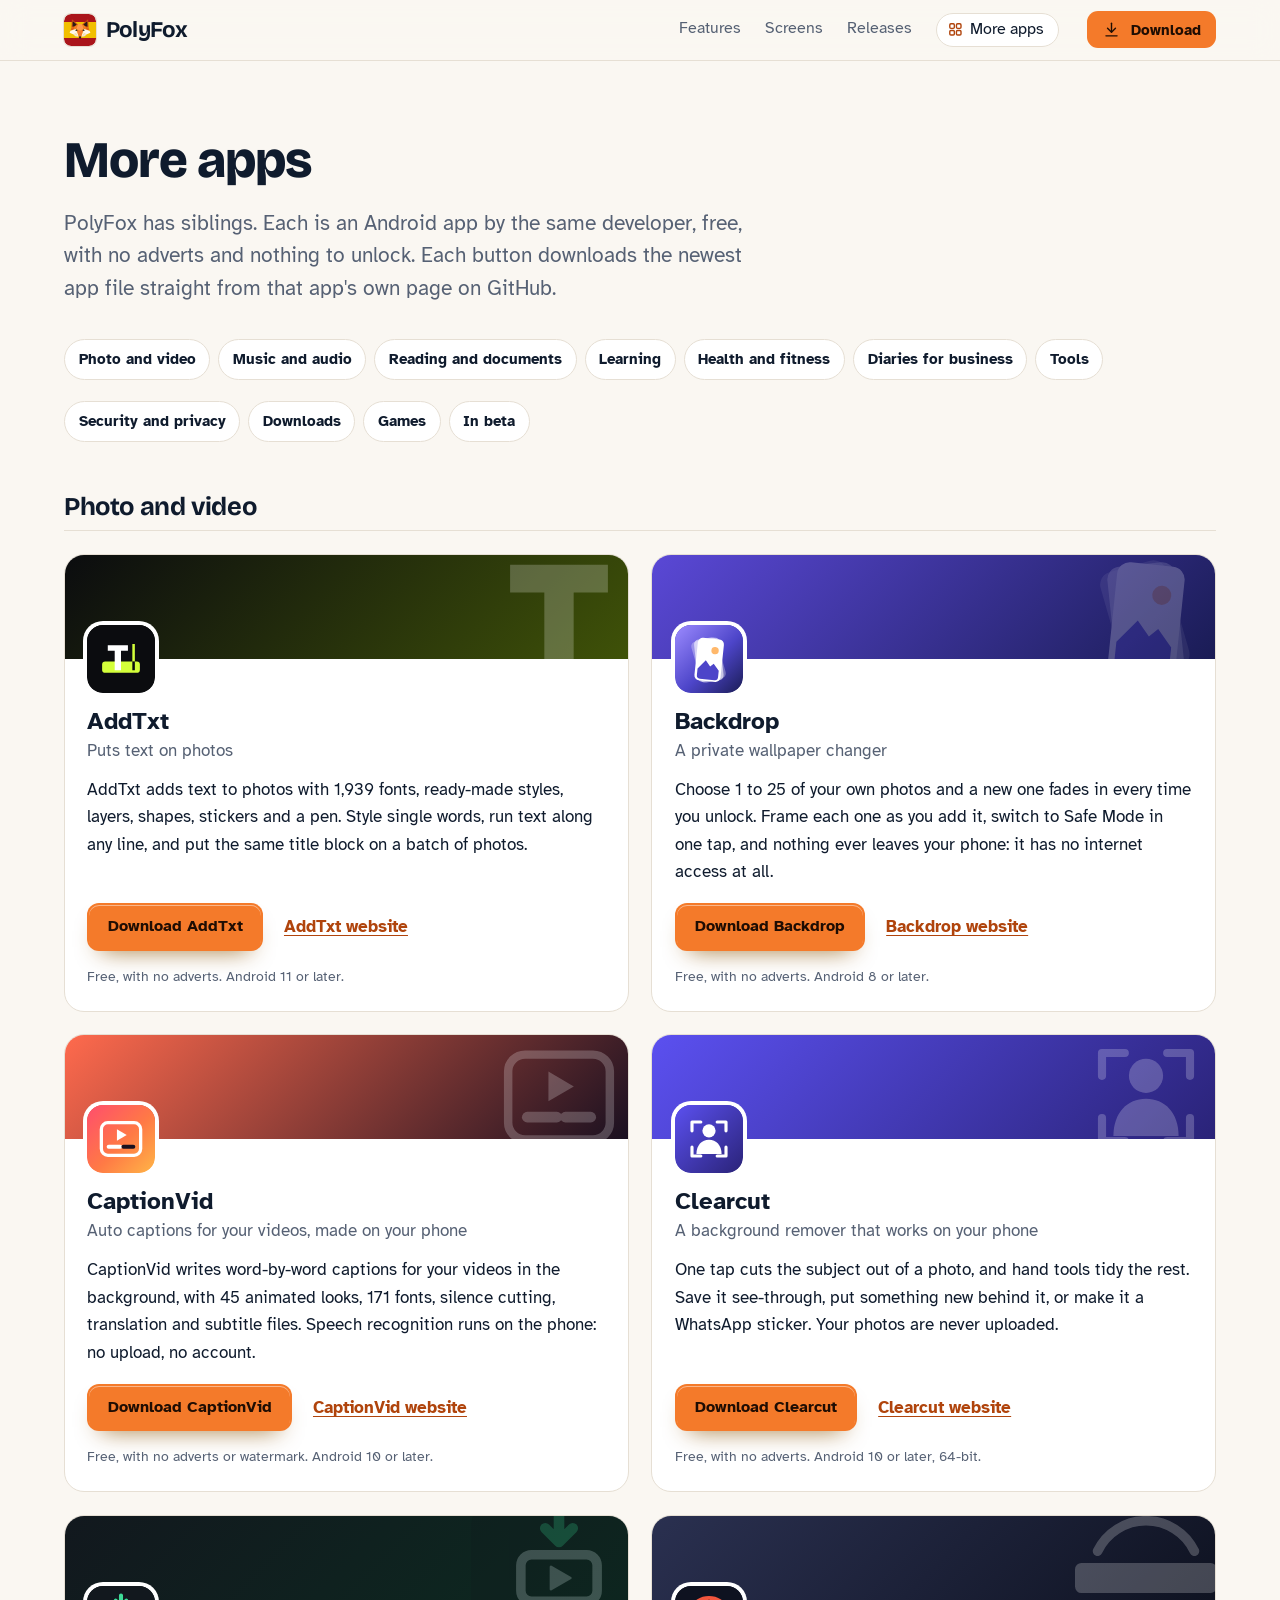
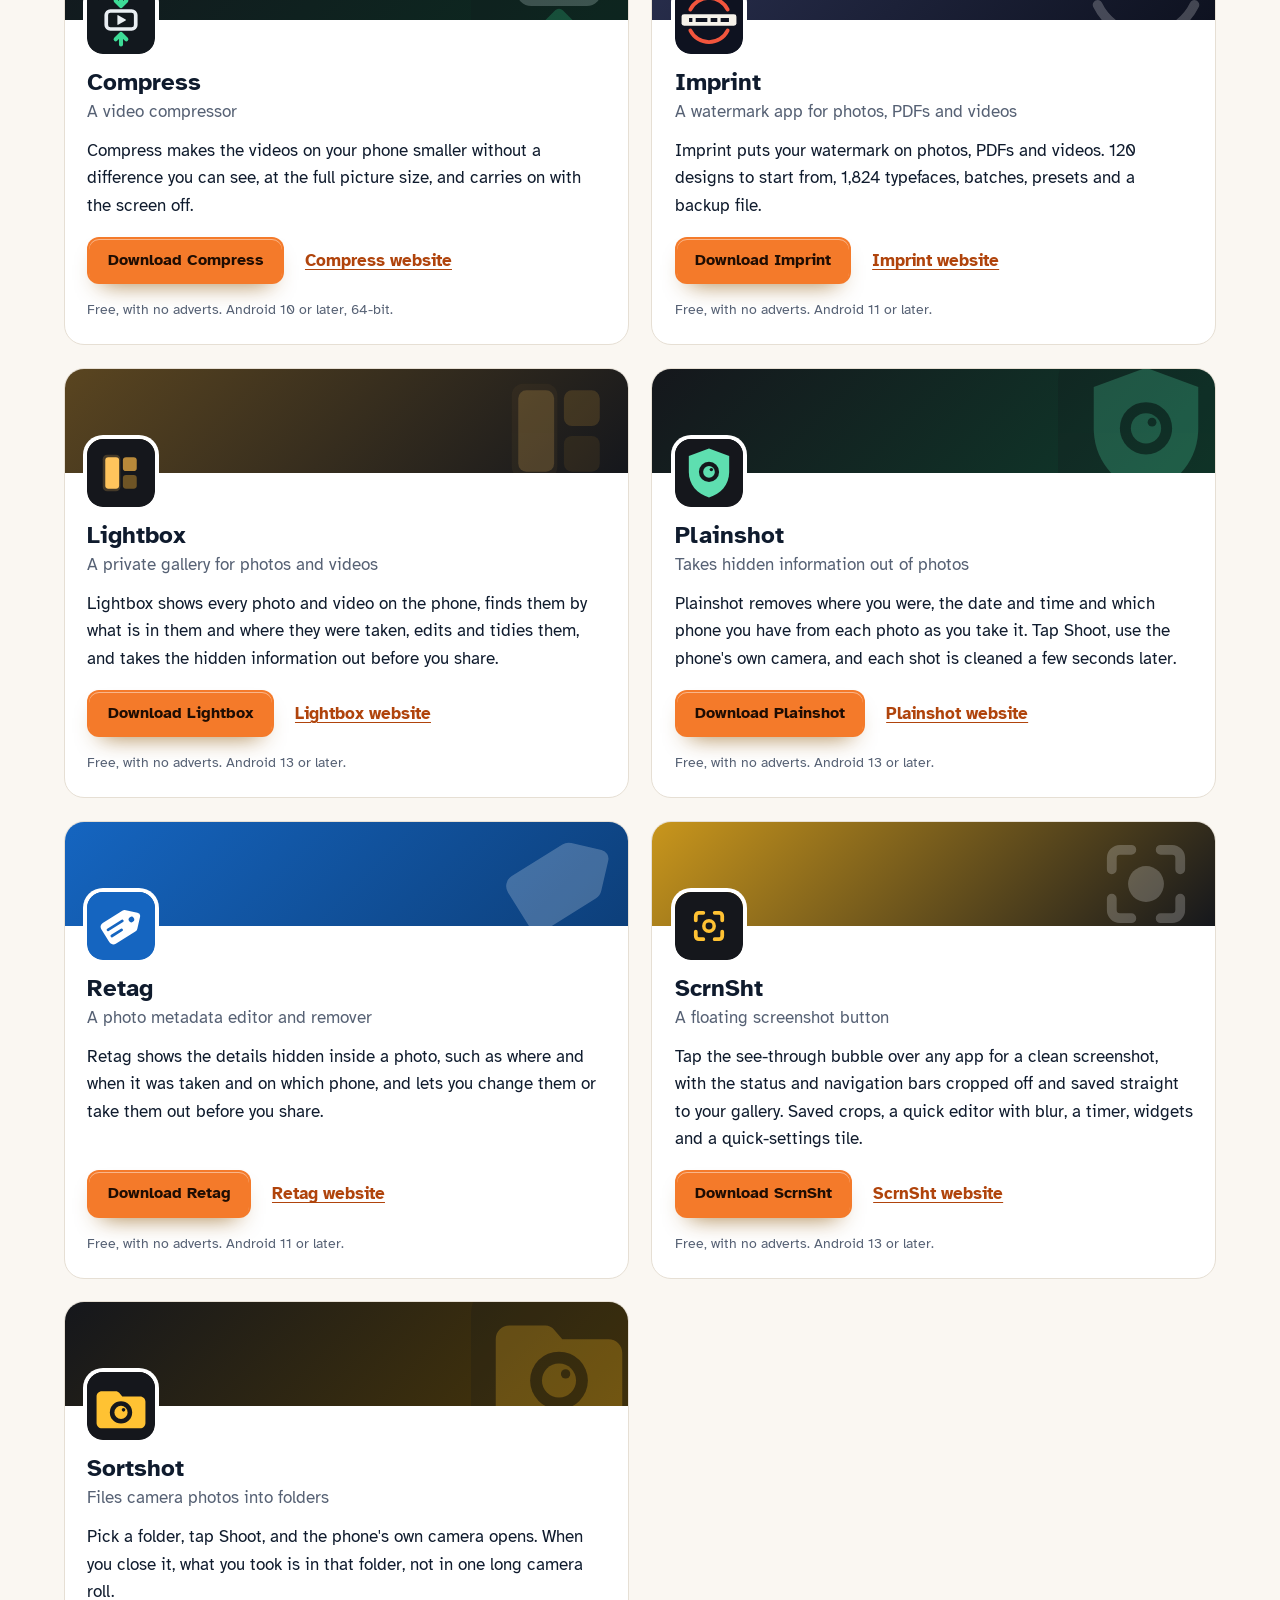
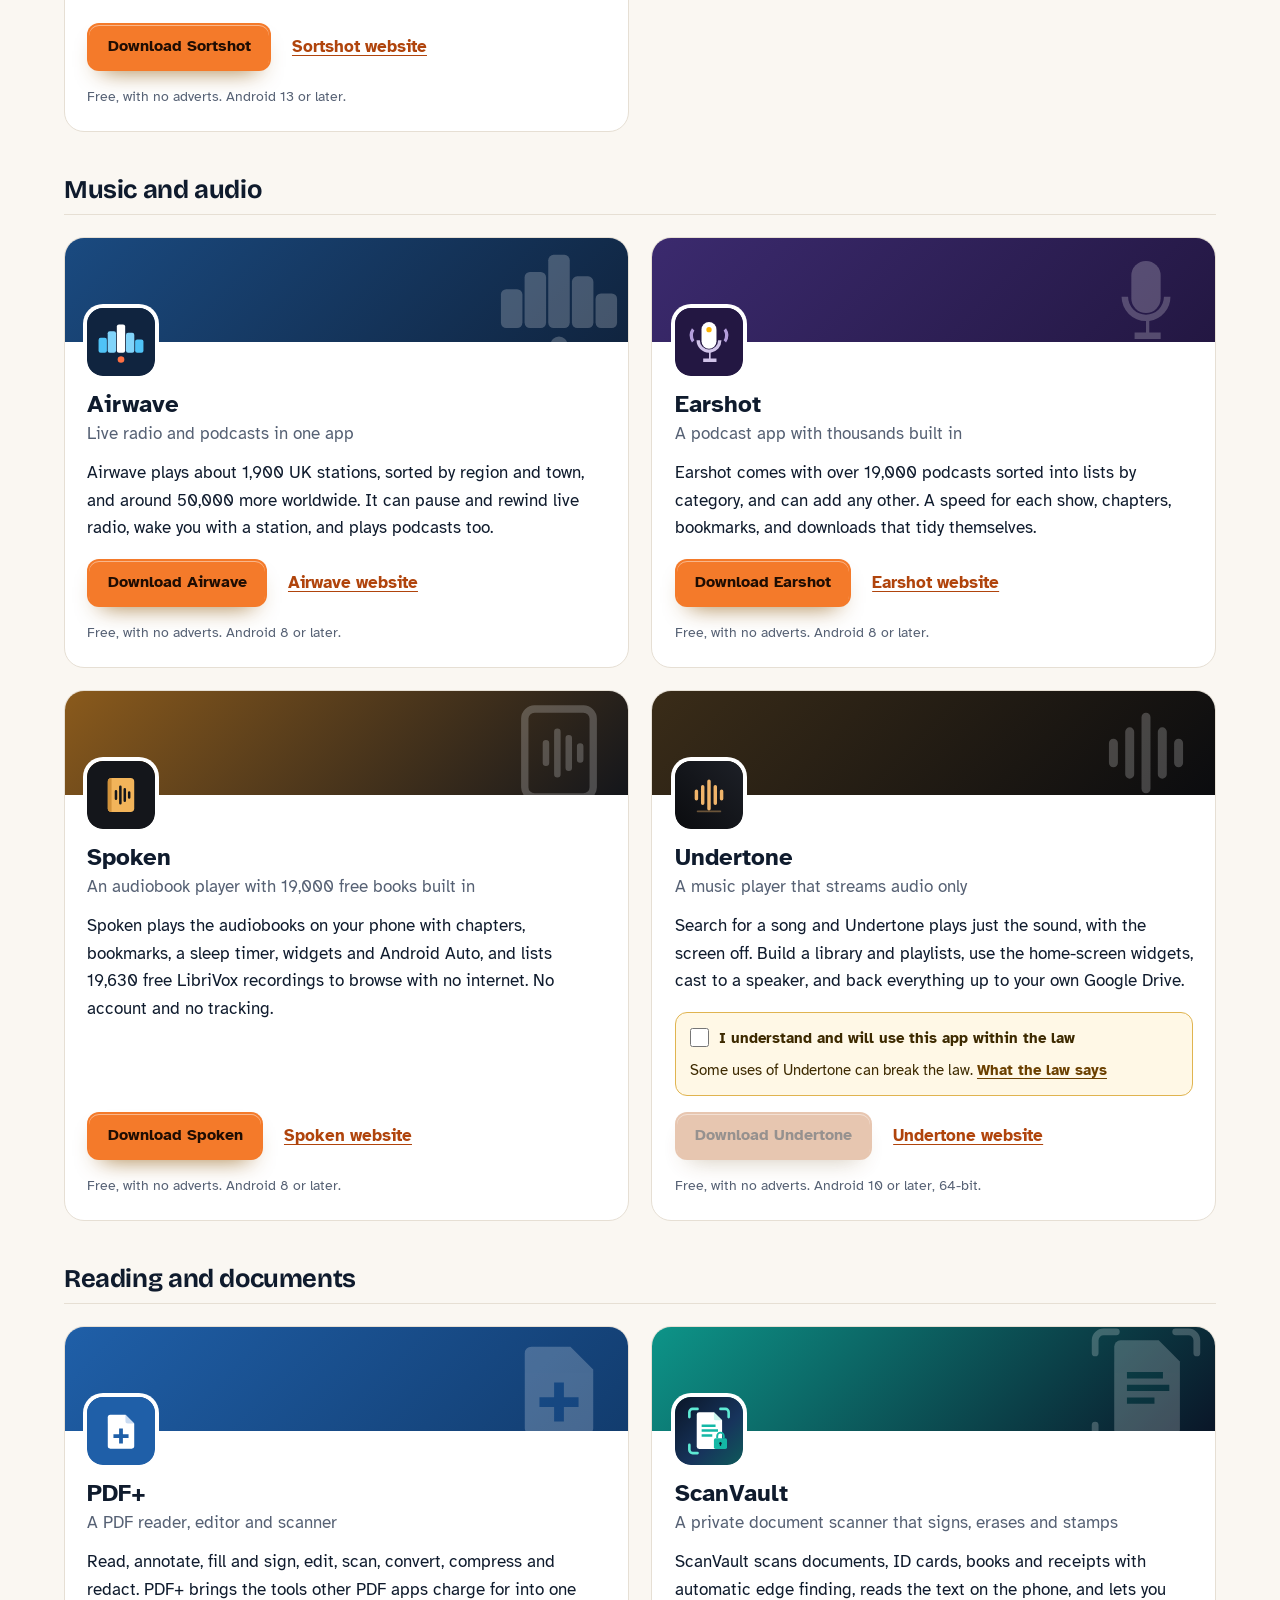
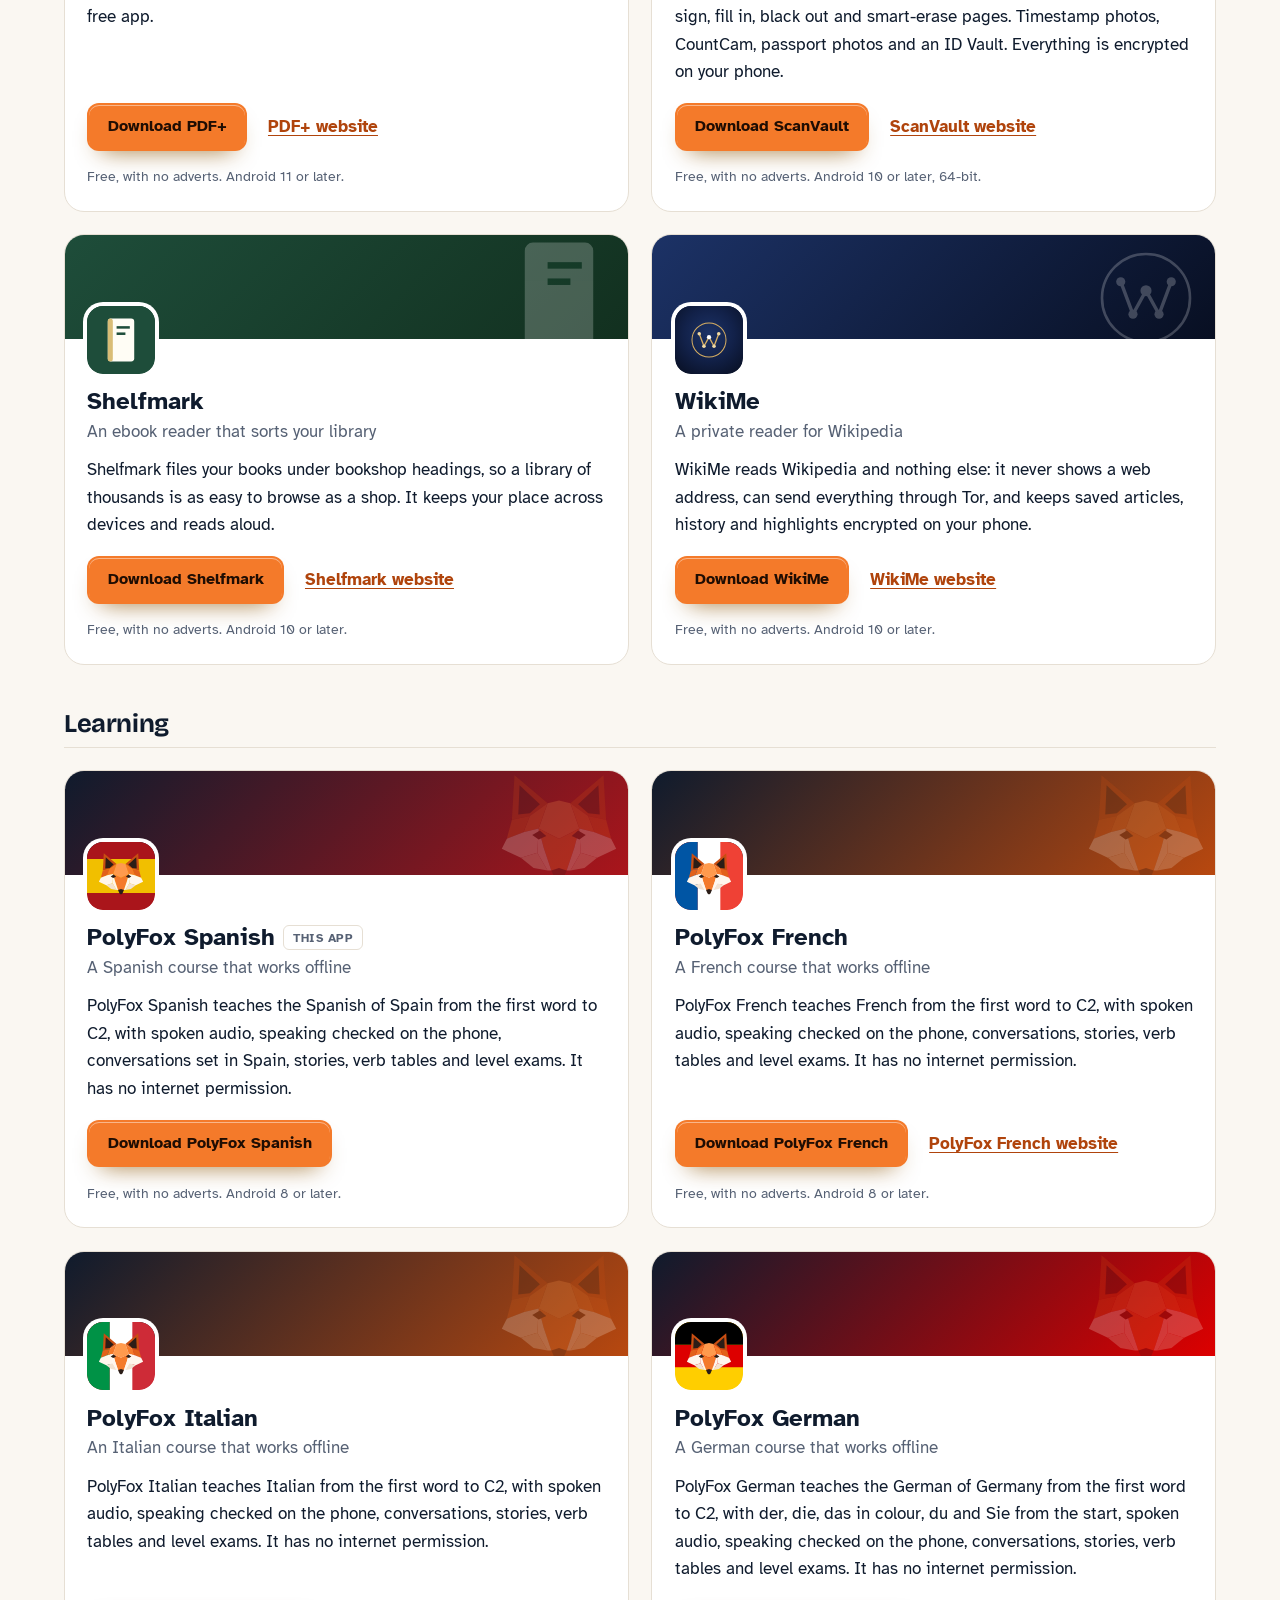
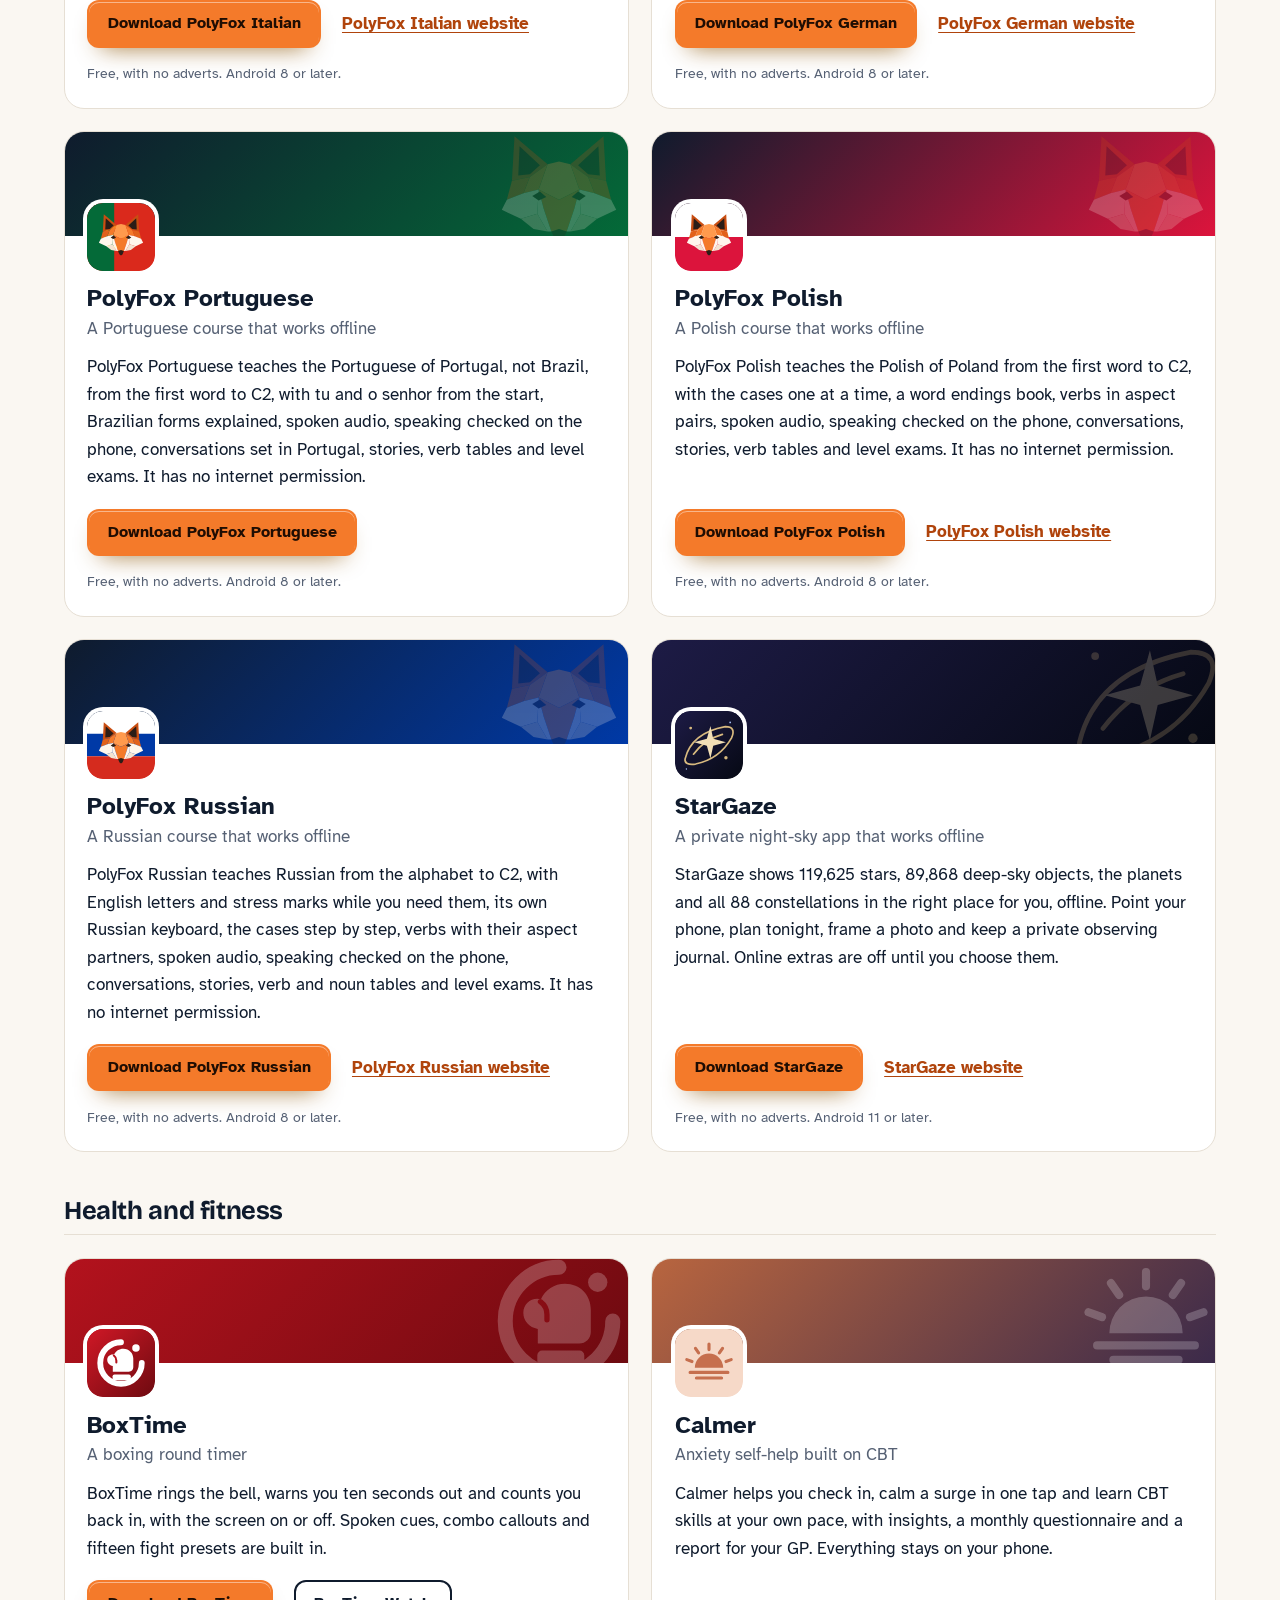
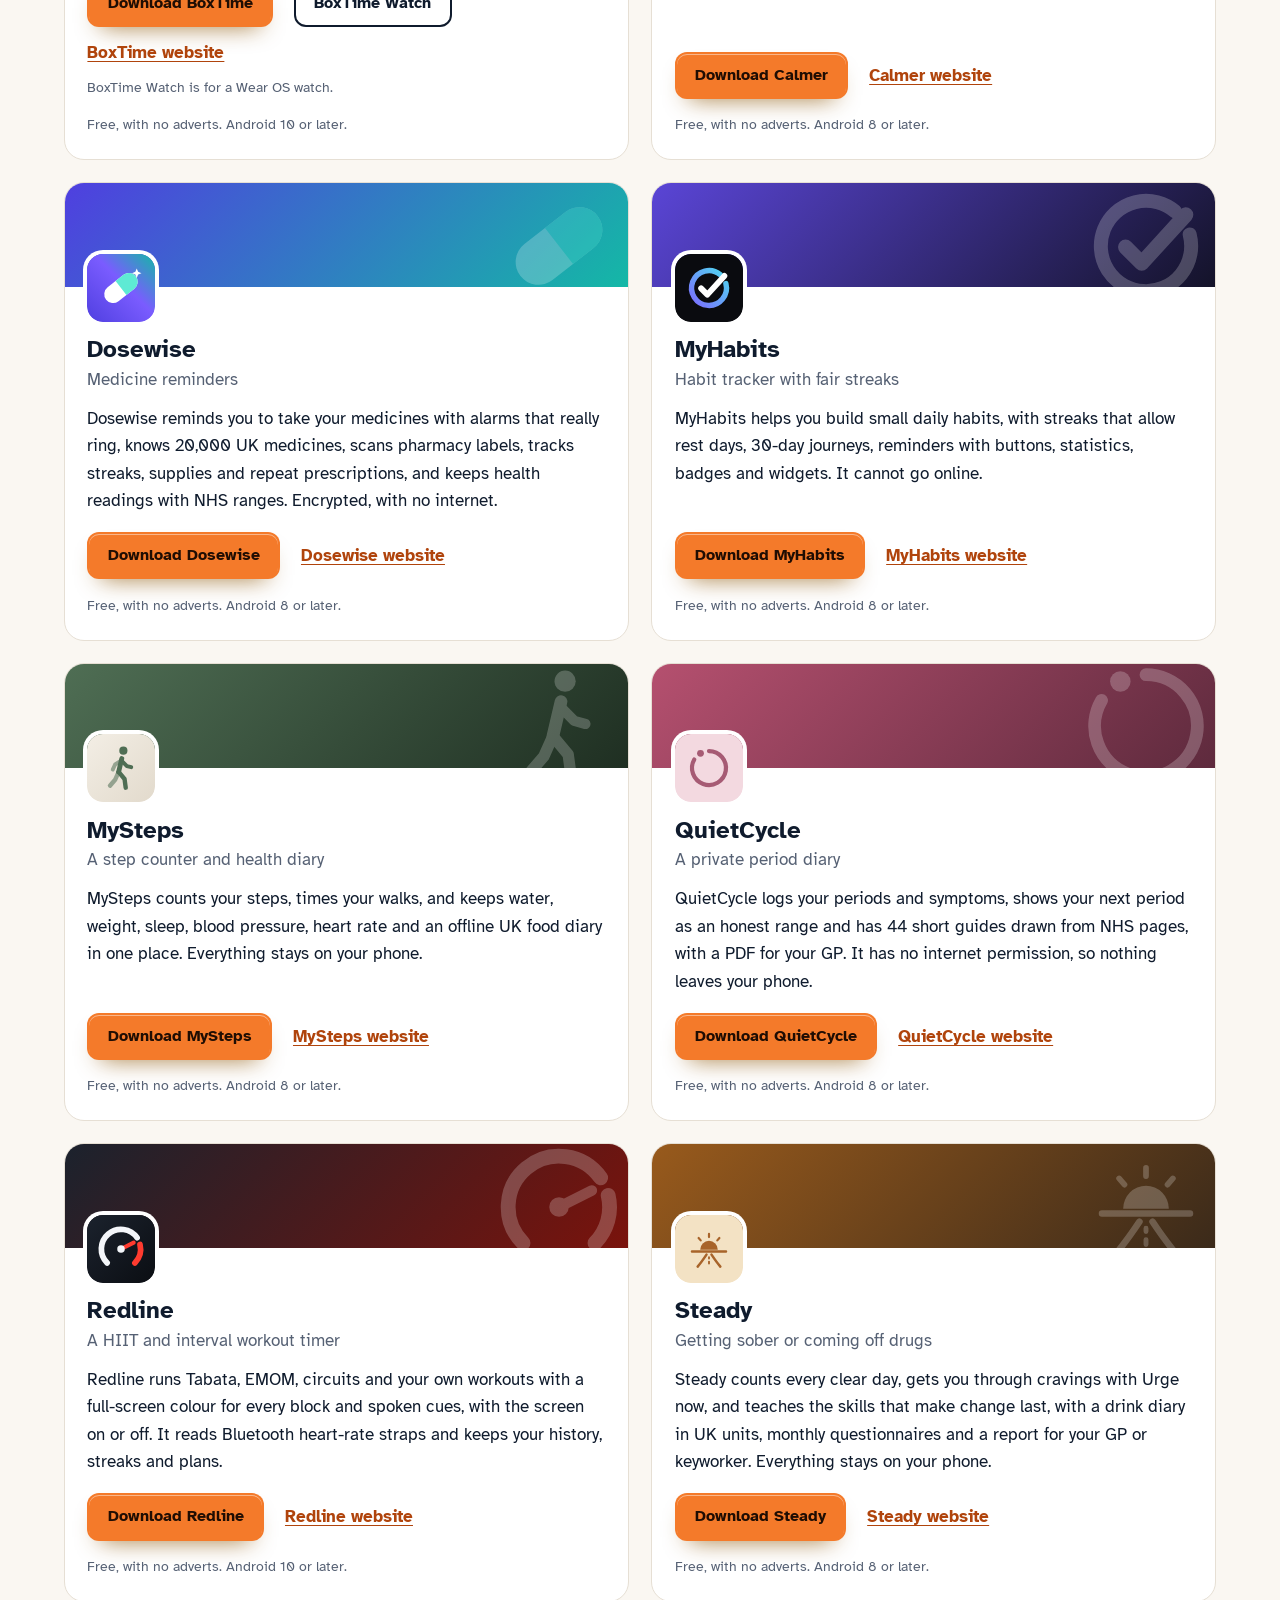
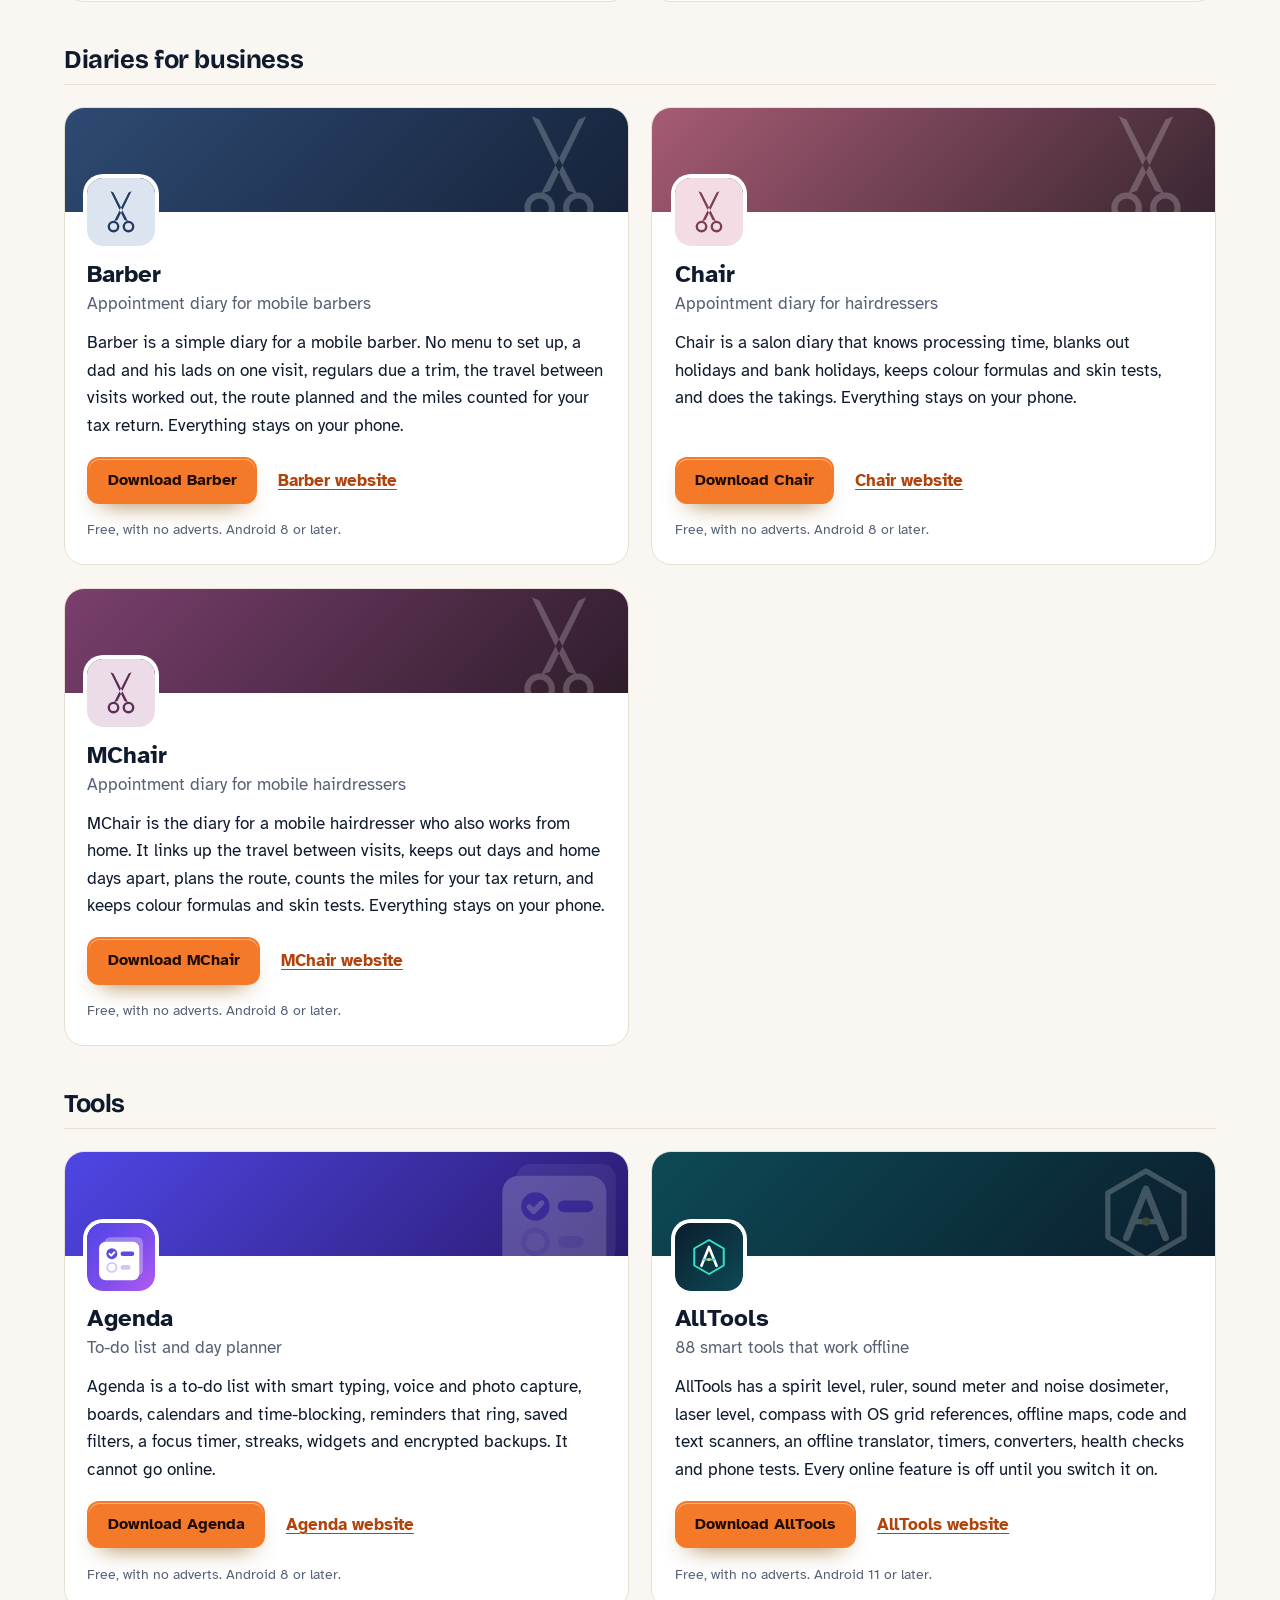
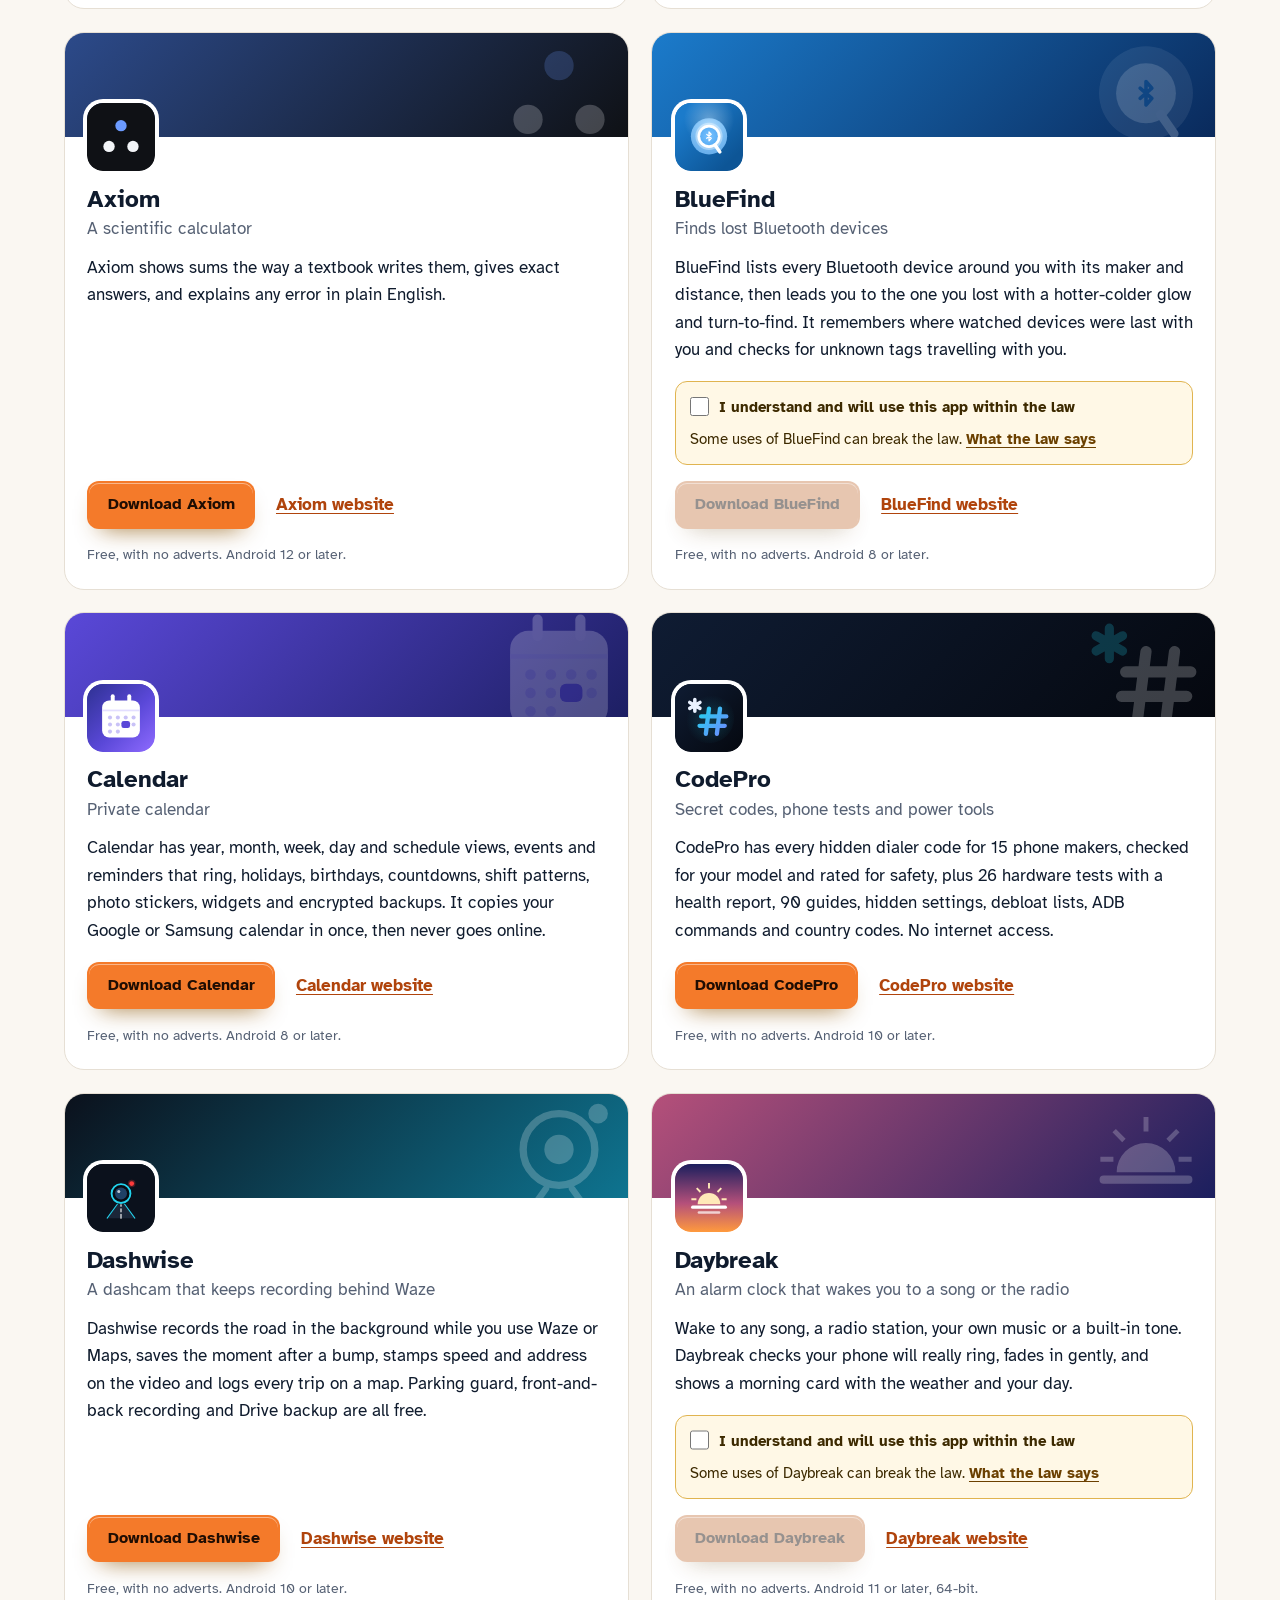
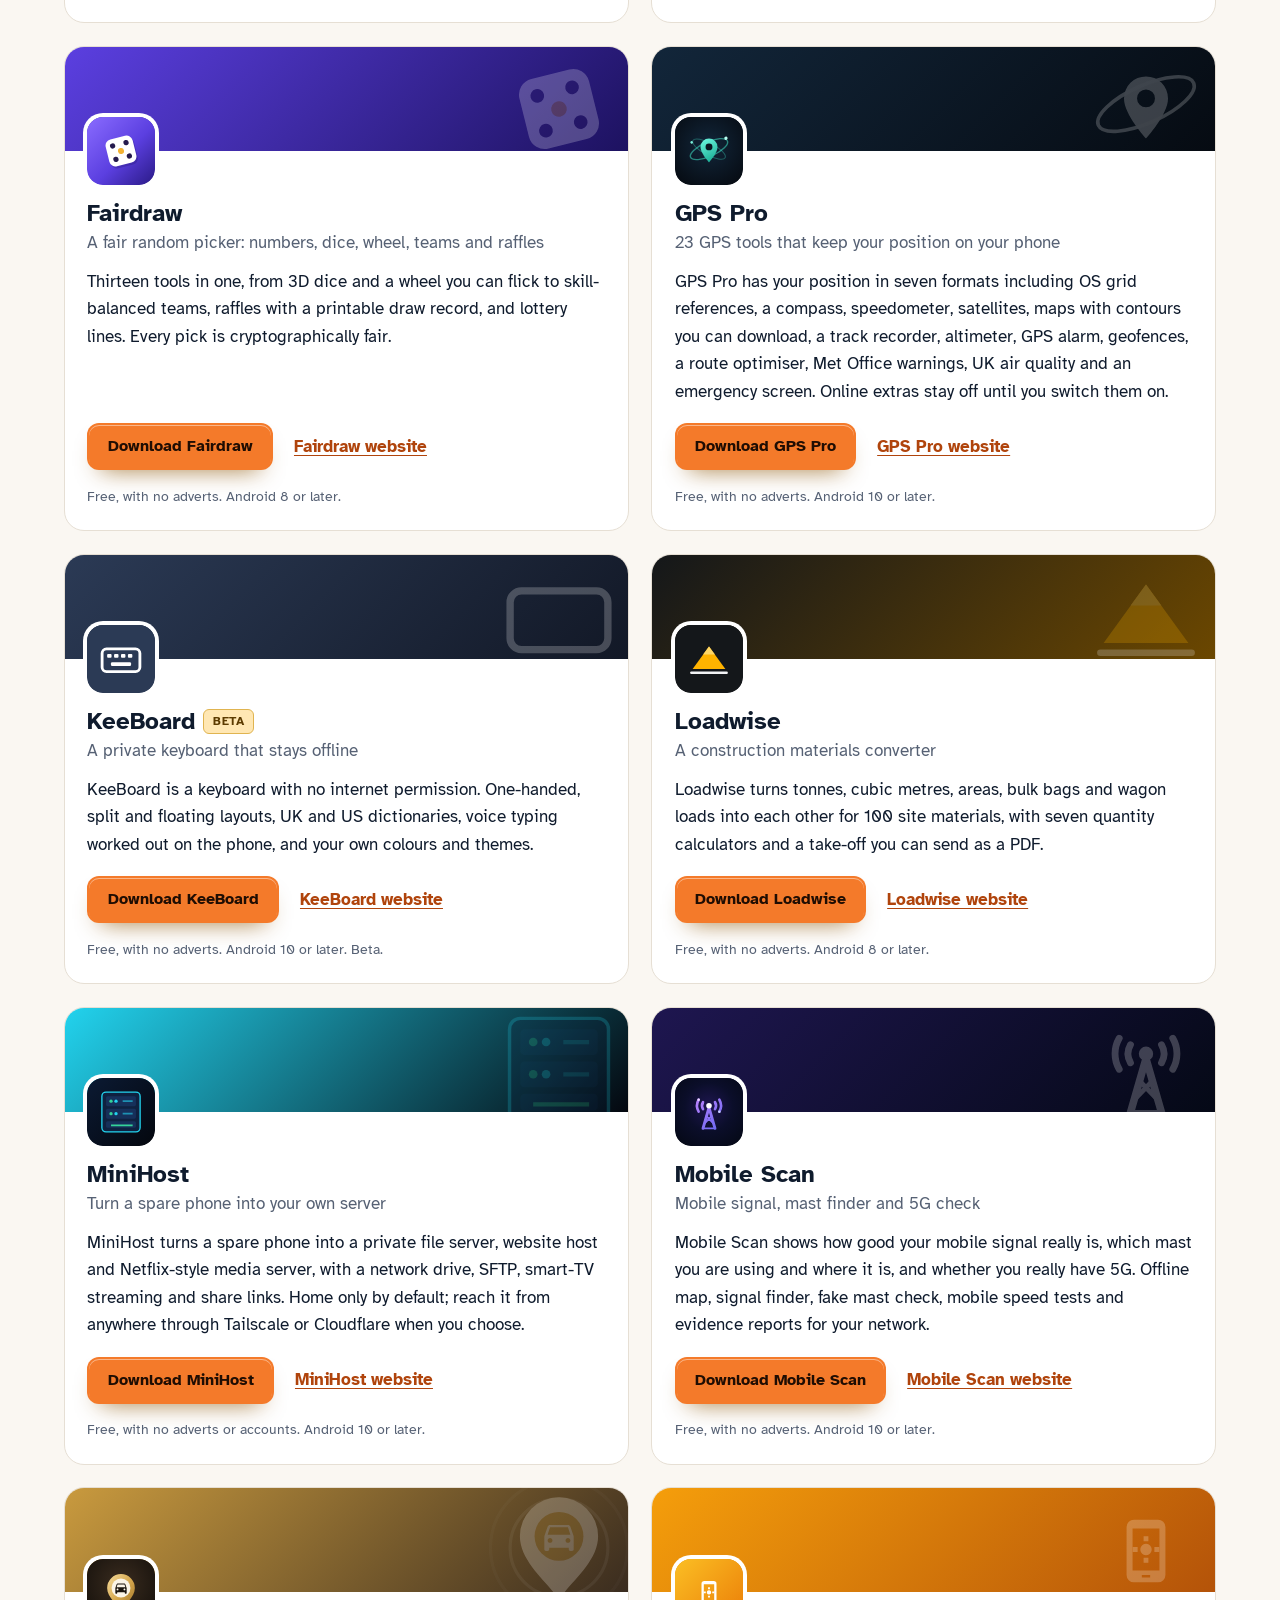
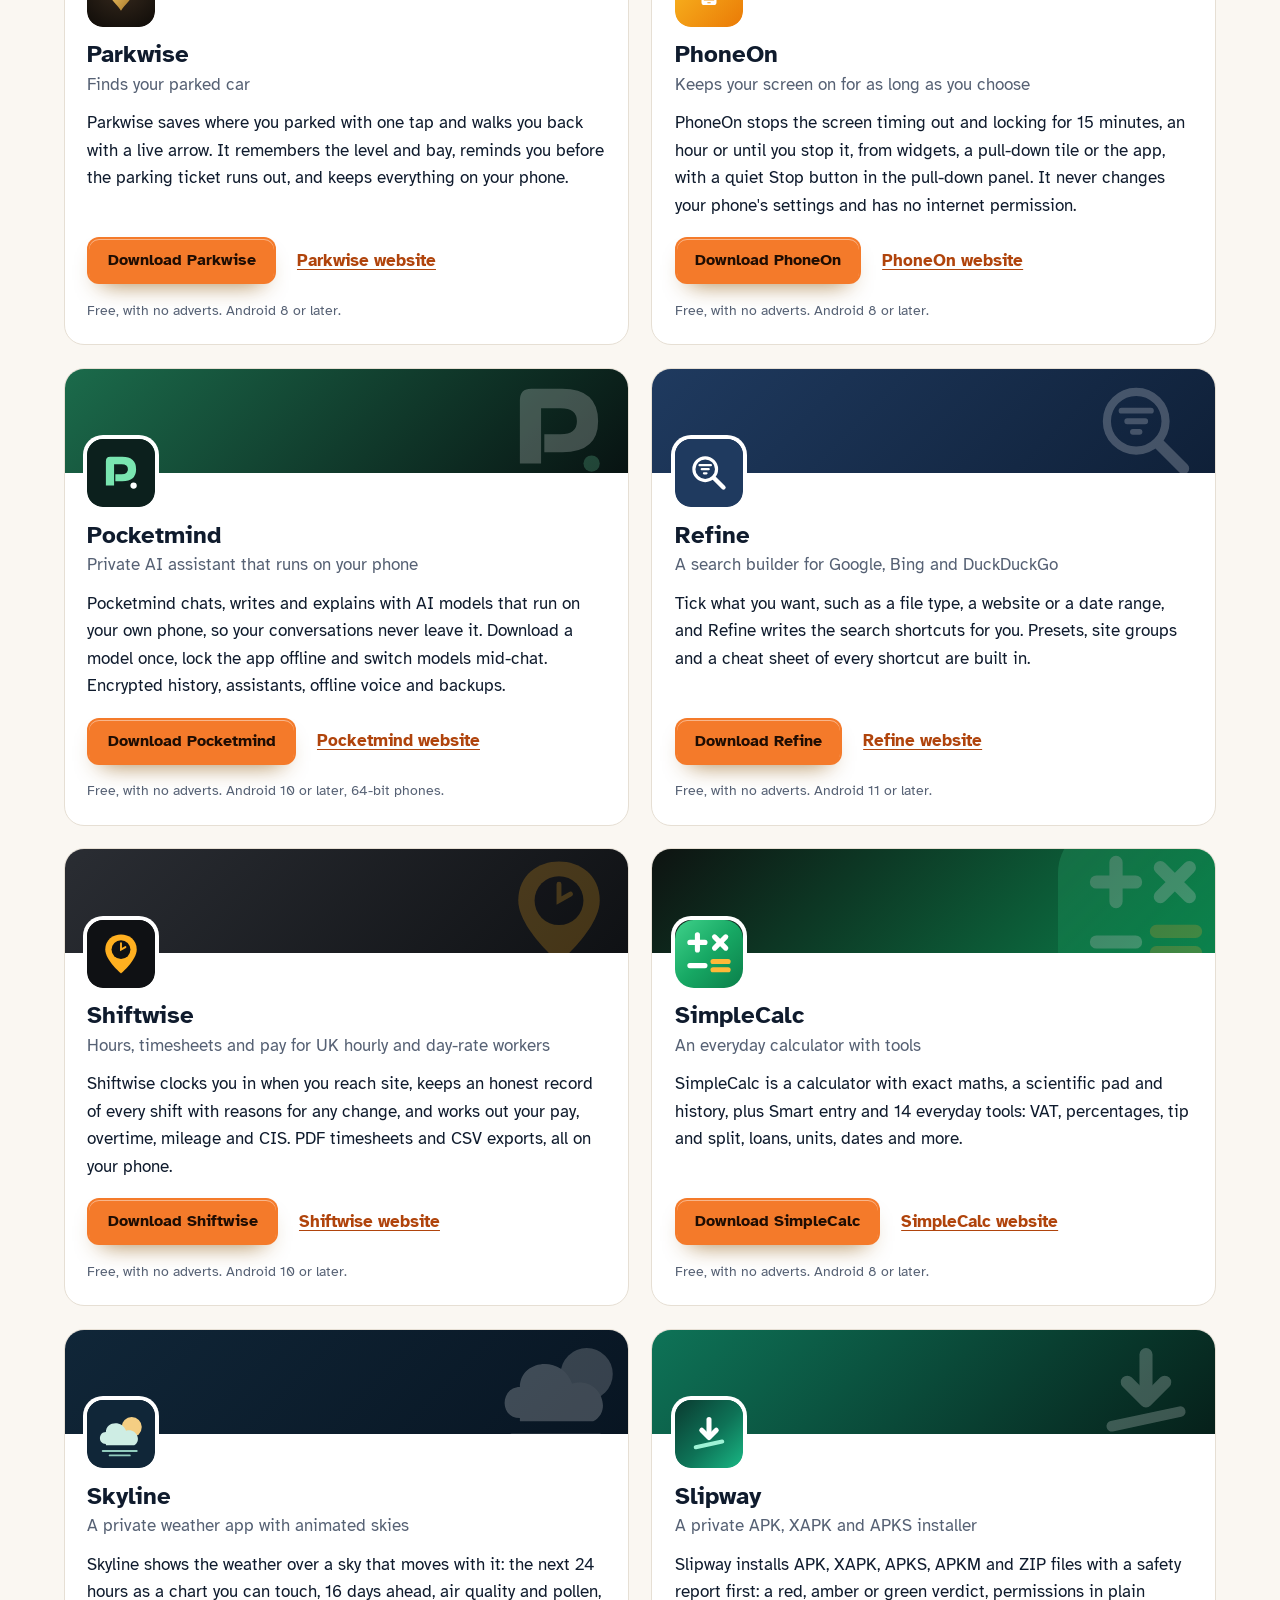
==== commit ea741e3c: "More apps: add AllTools" ====
--- a/more-apps.html
+++ b/more-apps.html
@@ -4,7 +4,7 @@
 <meta charset="utf-8">
 <meta name="viewport" content="width=device-width, initial-scale=1">
 <title>More apps by the maker of PolyFox Spanish</title>
-<meta name="description" content="All 93 free Android apps from the maker of PolyFox Spanish, in one list by category, each with its download and a link to its website.">
+<meta name="description" content="All 94 free Android apps from the maker of PolyFox Spanish, in one list by category, each with its download and a link to its website.">
 <meta name="author" content="Jonathan Jackson">
 <link rel="canonical" href="https://customgpter.github.io/polyfox-spanish/more-apps.html">
 <meta name="theme-color" content="#faf7f2" media="(prefers-color-scheme: light)">
@@ -12,7 +12,7 @@
 <meta property="og:type" content="website">
 <meta property="og:site_name" content="PolyFox Spanish">
 <meta property="og:title" content="More apps by the maker of PolyFox Spanish">
-<meta property="og:description" content="All 93 free Android apps from the maker of PolyFox Spanish, in one list by category, each with its download and a link to its website.">
+<meta property="og:description" content="All 94 free Android apps from the maker of PolyFox Spanish, in one list by category, each with its download and a link to its website.">
 <meta property="og:url" content="https://customgpter.github.io/polyfox-spanish/more-apps.html">
 <meta property="og:image" content="https://customgpter.github.io/polyfox-spanish/assets/og.png">
 <meta property="og:image:width" content="1200">
@@ -84,7 +84,7 @@
 <li class="mapp" style="--b:#7a3f6e;--b2:#2f1d2b"><div class="mapp-cover" aria-hidden="true"><svg viewBox="0 0 108 108"><g transform="translate(54 54) scale(1.25) translate(-54 -52)"><path fill="#fff" fill-rule="evenodd" d="M37 70.5a7.5 7.5 0 1 0 15 0a7.5 7.5 0 1 0-15 0zM40 70.5a4.5 4.5 0 1 0 9 0a4.5 4.5 0 1 0-9 0zM56 70.5a7.5 7.5 0 1 0 15 0a7.5 7.5 0 1 0-15 0zM59 70.5a4.5 4.5 0 1 0 9 0a4.5 4.5 0 1 0-9 0z"/><path fill="#fff" d="M45.2 63.6 49.6 62.2 67.4 25.6 63.6 27.2zM62.8 63.6 58.4 62.2 40.6 25.6 44.4 27.2z"/><circle cx="54" cy="49.8" r="1.8" fill="none"/></g></svg></div><div class="mapp-body"><svg class="mapp-icon" viewBox="0 0 108 108" aria-hidden="true"><rect width="108" height="108" rx="24" fill="#EBDCE8"/><g transform="translate(54 54) scale(1.25) translate(-54 -52)"><path fill="#5E2F55" fill-rule="evenodd" d="M37 70.5a7.5 7.5 0 1 0 15 0a7.5 7.5 0 1 0-15 0zM40 70.5a4.5 4.5 0 1 0 9 0a4.5 4.5 0 1 0-9 0zM56 70.5a7.5 7.5 0 1 0 15 0a7.5 7.5 0 1 0-15 0zM59 70.5a4.5 4.5 0 1 0 9 0a4.5 4.5 0 1 0-9 0z"/><path fill="#5E2F55" d="M45.2 63.6 49.6 62.2 67.4 25.6 63.6 27.2zM62.8 63.6 58.4 62.2 40.6 25.6 44.4 27.2z"/><circle cx="54" cy="49.8" r="1.8" fill="#EBDCE8"/></g></svg><h3>MChair</h3><p class="mapp-kind">Appointment diary for mobile hairdressers</p><p class="mapp-say">MChair is the diary for a mobile hairdresser who also works from home. It links up the travel between visits, keeps out days and home days apart, plans the route, counts the miles for your tax return, and keeps colour formulas and skin tests. Everything stays on your phone.</p><p class="mapp-go"><a class="button" href="https://github.com/CustomGPTer/mchair/releases/latest/download/MChair.apk">Download MChair</a><a class="mapp-site" href="https://customgpter.github.io/mchair/">MChair website</a></p><p class="mapp-needs">Free, with no adverts. Android 8 or later.</p></div></li></ul></div>
 <div class="mapps-group" role="group" aria-labelledby="apps-tools"><h2 class="mapps-cat" id="apps-tools">Tools</h2>
 <ul class="mapps"><li class="mapp" style="--b:#4f46e5;--b2:#2a1a6e"><div class="mapp-cover" aria-hidden="true"><svg viewBox="0 0 108 108"><g transform="translate(54 56) scale(1.45) translate(-52 -56)"><rect x="34" y="33" width="42" height="42" rx="6" fill="#fff" fill-opacity=".3"/><rect x="28" y="38" width="44" height="42" rx="7" fill="#fff" fill-opacity=".95"/><circle cx="42" cy="51" r="6" fill="#5b4bdb"/><path d="M39.4 51.2l1.9 1.9 3.4-3.6" stroke="#fff" stroke-width="2.2" fill="none" stroke-linecap="round" stroke-linejoin="round"/><rect x="51.5" y="48.5" width="15" height="5" rx="2.5" fill="#5b4bdb"/><circle cx="42" cy="66" r="5" fill="none" stroke="#cfc8f7" stroke-width="2"/><rect x="51.5" y="63.5" width="11" height="5" rx="2.5" fill="#cfc8f7"/></g></svg></div><div class="mapp-body"><svg class="mapp-icon" viewBox="0 0 108 108" aria-hidden="true"><defs><linearGradient id="i-agenda-agi" x1="0" y1="0" x2="1" y2="1"><stop offset="0" stop-color="#4f46e5"/><stop offset=".55" stop-color="#7c4deb"/><stop offset="1" stop-color="#b15cf0"/></linearGradient></defs><rect width="108" height="108" rx="24" fill="url(#i-agenda-agi)"/><g transform="translate(54 56) scale(1.45) translate(-52 -56)"><rect x="34" y="33" width="42" height="42" rx="6" fill="#fff" fill-opacity=".3"/><rect x="28" y="38" width="44" height="42" rx="7" fill="#fff"/><circle cx="42" cy="51" r="6" fill="#5b4bdb"/><path d="M39.4 51.2l1.9 1.9 3.4-3.6" stroke="#fff" stroke-width="2.2" fill="none" stroke-linecap="round" stroke-linejoin="round"/><rect x="51.5" y="48.5" width="15" height="5" rx="2.5" fill="#5b4bdb"/><circle cx="42" cy="66" r="5" fill="none" stroke="#cfc8f7" stroke-width="2"/><rect x="51.5" y="63.5" width="11" height="5" rx="2.5" fill="#cfc8f7"/></g></svg><h3>Agenda</h3><p class="mapp-kind">To-do list and day planner</p><p class="mapp-say">Agenda is a to-do list with smart typing, voice and photo capture, boards, calendars and time-blocking, reminders that ring, saved filters, a focus timer, streaks, widgets and encrypted backups. It cannot go online.</p><p class="mapp-go"><a class="button" href="https://github.com/CustomGPTer/agenda/releases/latest/download/Agenda.apk">Download Agenda</a><a class="mapp-site" href="https://customgpter.github.io/agenda/">Agenda website</a></p><p class="mapp-needs">Free, with no adverts. Android 8 or later.</p></div></li>
-<li class="mapp" style="--b:#2c4a8a;--b2:#0f1115"><div class="mapp-cover" aria-hidden="true"><svg viewBox="0 0 108 108"><circle cx="54" cy="36" r="9" fill="#6c9bff"/><circle cx="35" cy="69" r="9" fill="#f3f5f8"/><circle cx="73" cy="69" r="9" fill="#f3f5f8"/></svg></div><div class="mapp-body"><svg class="mapp-icon" viewBox="0 0 108 108" aria-hidden="true"><rect width="108" height="108" rx="24" fill="#0f1115"/><circle cx="54" cy="36" r="9" fill="#6c9bff"/><circle cx="35" cy="69" r="9" fill="#f3f5f8"/><circle cx="73" cy="69" r="9" fill="#f3f5f8"/></svg><h3>Axiom</h3><p class="mapp-kind">A scientific calculator</p><p class="mapp-say">Axiom shows sums the way a textbook writes them, gives exact answers, and explains any error in plain English.</p><p class="mapp-go"><a class="button" href="https://github.com/CustomGPTer/axiom/releases/latest/download/Axiom.apk">Download Axiom</a><a class="mapp-site" href="https://customgpter.github.io/axiom/">Axiom website</a></p><p class="mapp-needs">Free, with no adverts. Android 12 or later.</p></div></li>
+<li class="mapp" style="--b:#0d4a55;--b2:#0b1e2e"><div class="mapp-cover" aria-hidden="true"><svg viewBox="0 0 108 108"><path d="M54 27L77.4 40.5L77.4 67.5L54 81L30.6 67.5L30.6 40.5Z" stroke="#fff" stroke-width="3.2" stroke-linejoin="round" fill="none"/><path d="M42 68L54 38L66 68" stroke="#fff" stroke-width="4.2" stroke-linecap="round" stroke-linejoin="round" fill="none"/><path d="M45.5 58L62.5 58" stroke="#fff" stroke-width="3.2" stroke-linecap="round"/><circle cx="54" cy="58" r="2.6" fill="#ffc24b"/></svg></div><div class="mapp-body"><svg class="mapp-icon" viewBox="0 0 108 108" aria-hidden="true"><defs><linearGradient id="i-alltools-atbg" x1="0" y1="0" x2="1" y2="1"><stop offset="0" stop-color="#0b1e2e"/><stop offset="1" stop-color="#0d4a55"/></linearGradient></defs><rect width="108" height="108" rx="24" fill="url(#i-alltools-atbg)"/><path d="M54 27L77.4 40.5L77.4 67.5L54 81L30.6 67.5L30.6 40.5Z" stroke="#35e0c8" stroke-width="3.2" stroke-linejoin="round" fill="none"/><path d="M42 68L54 38L66 68" stroke="#fff" stroke-width="4.2" stroke-linecap="round" stroke-linejoin="round" fill="none"/><path d="M45.5 58L62.5 58" stroke="#35e0c8" stroke-width="3.2" stroke-linecap="round"/><circle cx="54" cy="58" r="2.6" fill="#ffc24b"/></svg><h3>AllTools</h3><p class="mapp-kind">88 smart tools that work offline</p><p class="mapp-say">AllTools has a spirit level, ruler, sound meter and noise dosimeter, laser level, compass with OS grid references, offline maps, code and text scanners, an offline translator, timers, converters, health checks and phone tests. Every online feature is off until you switch it on.</p><p class="mapp-go"><a class="button" href="https://github.com/CustomGPTer/alltools/releases/latest/download/AllTools.apk">Download AllTools</a><a class="mapp-site" href="https://customgpter.github.io/alltools/">AllTools website</a></p><p class="mapp-needs">Free, with no adverts. Android 11 or later.</p></div></li><li class="mapp" style="--b:#2c4a8a;--b2:#0f1115"><div class="mapp-cover" aria-hidden="true"><svg viewBox="0 0 108 108"><circle cx="54" cy="36" r="9" fill="#6c9bff"/><circle cx="35" cy="69" r="9" fill="#f3f5f8"/><circle cx="73" cy="69" r="9" fill="#f3f5f8"/></svg></div><div class="mapp-body"><svg class="mapp-icon" viewBox="0 0 108 108" aria-hidden="true"><rect width="108" height="108" rx="24" fill="#0f1115"/><circle cx="54" cy="36" r="9" fill="#6c9bff"/><circle cx="35" cy="69" r="9" fill="#f3f5f8"/><circle cx="73" cy="69" r="9" fill="#f3f5f8"/></svg><h3>Axiom</h3><p class="mapp-kind">A scientific calculator</p><p class="mapp-say">Axiom shows sums the way a textbook writes them, gives exact answers, and explains any error in plain English.</p><p class="mapp-go"><a class="button" href="https://github.com/CustomGPTer/axiom/releases/latest/download/Axiom.apk">Download Axiom</a><a class="mapp-site" href="https://customgpter.github.io/axiom/">Axiom website</a></p><p class="mapp-needs">Free, with no adverts. Android 12 or later.</p></div></li>
 <li class="mapp is-gated" style="--b:#1b7bcb;--b2:#0a2a5c"><div class="mapp-cover" aria-hidden="true"><svg viewBox="0 0 108 108"><circle cx="54" cy="52.92" r="28.8" fill="#fff" fill-opacity=".35"/><path d="M63 65.88L71.28 77.76" stroke="#fff" stroke-width="5.4" stroke-linecap="round"/><circle cx="54" cy="52.92" r="18.36" fill="#fff" fill-opacity=".95"/><path d="M50.4 49.75L57.6 56.09L54 60.12L54 45.72L57.6 49.75L50.4 56.09" fill="none" stroke="#1B7BCB" stroke-width="2.2" stroke-linecap="round" stroke-linejoin="round"/></svg></div><div class="mapp-body"><svg class="mapp-icon" viewBox="0 0 108 108" aria-hidden="true"><defs><linearGradient id="i-bluefind-bfa" gradientUnits="userSpaceOnUse" x1="18" y1="18" x2="90" y2="90"><stop offset="0" stop-color="#1B7BCB"/><stop offset="1" stop-color="#0D5596"/></linearGradient><radialGradient id="i-bluefind-bfb" gradientUnits="userSpaceOnUse" cx="54" cy="26" r="40"><stop offset="0" stop-color="#fff" stop-opacity=".33"/><stop offset="1" stop-color="#fff" stop-opacity="0"/></radialGradient><radialGradient id="i-bluefind-bfc" gradientUnits="userSpaceOnUse" cx="54" cy="39.6" r="39.6"><stop offset="0" stop-color="#B7E0FF"/><stop offset=".6" stop-color="#7FC0F5"/><stop offset="1" stop-color="#6AB0EC"/></radialGradient><radialGradient id="i-bluefind-bfd" gradientUnits="userSpaceOnUse" cx="54" cy="52.92" r="14.4"><stop offset="0" stop-color="#79C3FF"/><stop offset="1" stop-color="#5AAEF5"/></radialGradient></defs><rect width="108" height="108" rx="24" fill="url(#i-bluefind-bfa)"/><rect width="108" height="108" rx="24" fill="url(#i-bluefind-bfb)"/><circle cx="54" cy="52.92" r="28.8" fill="url(#i-bluefind-bfc)"/><circle cx="54" cy="52.92" r="21.6" fill="#fff" fill-opacity=".35"/><path d="M63 65.88L71.28 77.76" stroke="#fff" stroke-width="5.4" stroke-linecap="round"/><circle cx="54" cy="52.92" r="18.36" fill="#fff"/><circle cx="54" cy="52.92" r="14.04" fill="url(#i-bluefind-bfd)"/><path d="M50.4 49.75L57.6 56.09L54 60.12L54 45.72L57.6 49.75L50.4 56.09" fill="none" stroke="#fff" stroke-width="1.87" stroke-linecap="round" stroke-linejoin="round"/></svg><h3>BlueFind</h3><p class="mapp-kind">Finds lost Bluetooth devices</p><p class="mapp-say">BlueFind lists every Bluetooth device around you with its maker and distance, then leads you to the one you lost with a hotter-colder glow and turn-to-find. It remembers where watched devices were last with you and checks for unknown tags travelling with you.</p><div class="mapp-law" data-gate><label><input type="checkbox"> I understand and will use this app within the law</label><p>Some uses of BlueFind can break the law. <a href="https://customgpter.github.io/bluefind/terms.html#law">What the law says</a></p><noscript><p>Turn on JavaScript to download, or use the <a href="https://customgpter.github.io/bluefind/">BlueFind website</a>.</p></noscript></div><p class="mapp-go"><a class="button" data-href="https://github.com/CustomGPTer/bluefind/releases/latest/download/BlueFind.apk" aria-disabled="true" role="link" tabindex="-1">Download BlueFind</a><a class="mapp-site" href="https://customgpter.github.io/bluefind/">BlueFind website</a></p><p class="mapp-needs">Free, with no adverts. Android 8 or later.</p></div></li>
 <li class="mapp" style="--b:#5a48d8;--b2:#1d1f63"><div class="mapp-cover" aria-hidden="true"><svg viewBox="0 0 108 108"><g transform="translate(54 55) scale(1.25) translate(-54 -55)"><path d="M39,32 h30 a9,9 0 0 1 9,9 v29 a9,9 0 0 1 -9,9 h-30 a9,9 0 0 1 -9,-9 v-29 a9,9 0 0 1 9,-9 z" fill="#fff" fill-opacity=".95"/><rect x="41" y="24" width="5" height="13" rx="2.5" fill="#fff"/><rect x="62" y="24" width="5" height="13" rx="2.5" fill="#fff"/><rect x="30" y="43.5" width="48" height="2.2" fill="#e3deff"/><g fill="#c9c2f7"><circle cx="40" cy="53.5" r="2.6"/><circle cx="50" cy="53.5" r="2.6"/><circle cx="60" cy="53.5" r="2.6"/><circle cx="70" cy="53.5" r="2.6"/><circle cx="40" cy="62.5" r="2.6"/><circle cx="50" cy="62.5" r="2.6"/><circle cx="70" cy="62.5" r="2.6"/><circle cx="40" cy="71.5" r="2.6"/><circle cx="50" cy="71.5" r="2.6"/></g><rect x="54.5" y="58" width="11" height="9" rx="3" fill="#5a48d8"/></g></svg></div><div class="mapp-body"><svg class="mapp-icon" viewBox="0 0 108 108" aria-hidden="true"><defs><linearGradient id="i-calendar-cli" x1="0" y1="0" x2="1" y2="1"><stop offset="0" stop-color="#2e3192"/><stop offset=".55" stop-color="#5a48d8"/><stop offset="1" stop-color="#8f6bff"/></linearGradient></defs><rect width="108" height="108" rx="24" fill="url(#i-calendar-cli)"/><g transform="translate(54 55) scale(1.25) translate(-54 -55)"><path d="M39,32 h30 a9,9 0 0 1 9,9 v29 a9,9 0 0 1 -9,9 h-30 a9,9 0 0 1 -9,-9 v-29 a9,9 0 0 1 9,-9 z" fill="#fff"/><rect x="41" y="24" width="5" height="13" rx="2.5" fill="#fff"/><rect x="62" y="24" width="5" height="13" rx="2.5" fill="#fff"/><rect x="30" y="43.5" width="48" height="2.2" fill="#e3deff"/><g fill="#c9c2f7"><circle cx="40" cy="53.5" r="2.6"/><circle cx="50" cy="53.5" r="2.6"/><circle cx="60" cy="53.5" r="2.6"/><circle cx="70" cy="53.5" r="2.6"/><circle cx="40" cy="62.5" r="2.6"/><circle cx="50" cy="62.5" r="2.6"/><circle cx="70" cy="62.5" r="2.6"/><circle cx="40" cy="71.5" r="2.6"/><circle cx="50" cy="71.5" r="2.6"/></g><rect x="54.5" y="58" width="11" height="9" rx="3" fill="#5a48d8"/></g></svg><h3>Calendar</h3><p class="mapp-kind">Private calendar</p><p class="mapp-say">Calendar has year, month, week, day and schedule views, events and reminders that ring, holidays, birthdays, countdowns, shift patterns, photo stickers, widgets and encrypted backups. It copies your Google or Samsung calendar in once, then never goes online.</p><p class="mapp-go"><a class="button" href="https://github.com/CustomGPTer/calendar/releases/latest/download/Calendar.apk">Download Calendar</a><a class="mapp-site" href="https://customgpter.github.io/calendar/">Calendar website</a></p><p class="mapp-needs">Free, with no adverts. Android 8 or later.</p></div></li>
 <li class="mapp" style="--b:#0f1c33;--b2:#05080f"><div class="mapp-cover" aria-hidden="true"><svg viewBox="0 0 108 108"><g transform="translate(54 54) scale(1.25) translate(-54 -54)"><path d="M54 42L50 74M68 42L64 74M44 52L76 52M42 64L74 64" fill="none" stroke="#fff" stroke-width="5.5" stroke-linecap="round"/><path d="M36 30.5L36 45.5M29.5 34.25L42.5 41.75M29.5 41.75L42.5 34.25" fill="none" stroke="#22D3EE" stroke-width="4.5" stroke-linecap="round"/></g></svg></div><div class="mapp-body"><svg class="mapp-icon" viewBox="0 0 108 108" aria-hidden="true"><defs><linearGradient id="i-codepro-cpbg" x1="0" y1="0" x2="1" y2="1"><stop offset="0" stop-color="#0F1C33"/><stop offset="1" stop-color="#05080F"/></linearGradient><radialGradient id="i-codepro-cpgl" cx="58" cy="58" r="40" gradientUnits="userSpaceOnUse"><stop offset="0" stop-color="#22D3EE" stop-opacity=".2"/><stop offset="1" stop-color="#22D3EE" stop-opacity="0"/></radialGradient><linearGradient id="i-codepro-cphs" x1="42" y1="42" x2="76" y2="74" gradientUnits="userSpaceOnUse"><stop offset="0" stop-color="#22D3EE"/><stop offset="1" stop-color="#6E8BFF"/></linearGradient></defs><rect width="108" height="108" rx="24" fill="url(#i-codepro-cpbg)"/><circle cx="54" cy="54" r="40" fill="url(#i-codepro-cpgl)"/><g transform="translate(54 54) scale(1.25) translate(-54 -54)"><path d="M54 42L50 74M68 42L64 74M44 52L76 52M42 64L74 64" fill="none" stroke="url(#i-codepro-cphs)" stroke-width="5.5" stroke-linecap="round"/><path d="M36 30.5L36 45.5M29.5 34.25L42.5 41.75M29.5 41.75L42.5 34.25" fill="none" stroke="#EAF2FF" stroke-width="4.5" stroke-linecap="round"/></g></svg><h3>CodePro</h3><p class="mapp-kind">Secret codes, phone tests and power tools</p><p class="mapp-say">CodePro has every hidden dialer code for 15 phone makers, checked for your model and rated for safety, plus 26 hardware tests with a health report, 90 guides, hidden settings, debloat lists, ADB commands and country codes. No internet access.</p><p class="mapp-go"><a class="button" href="https://github.com/CustomGPTer/codepro/releases/latest/download/CodePro.apk">Download CodePro</a><a class="mapp-site" href="https://customgpter.github.io/codepro/">CodePro website</a></p><p class="mapp-needs">Free, with no adverts. Android 10 or later.</p></div></li>
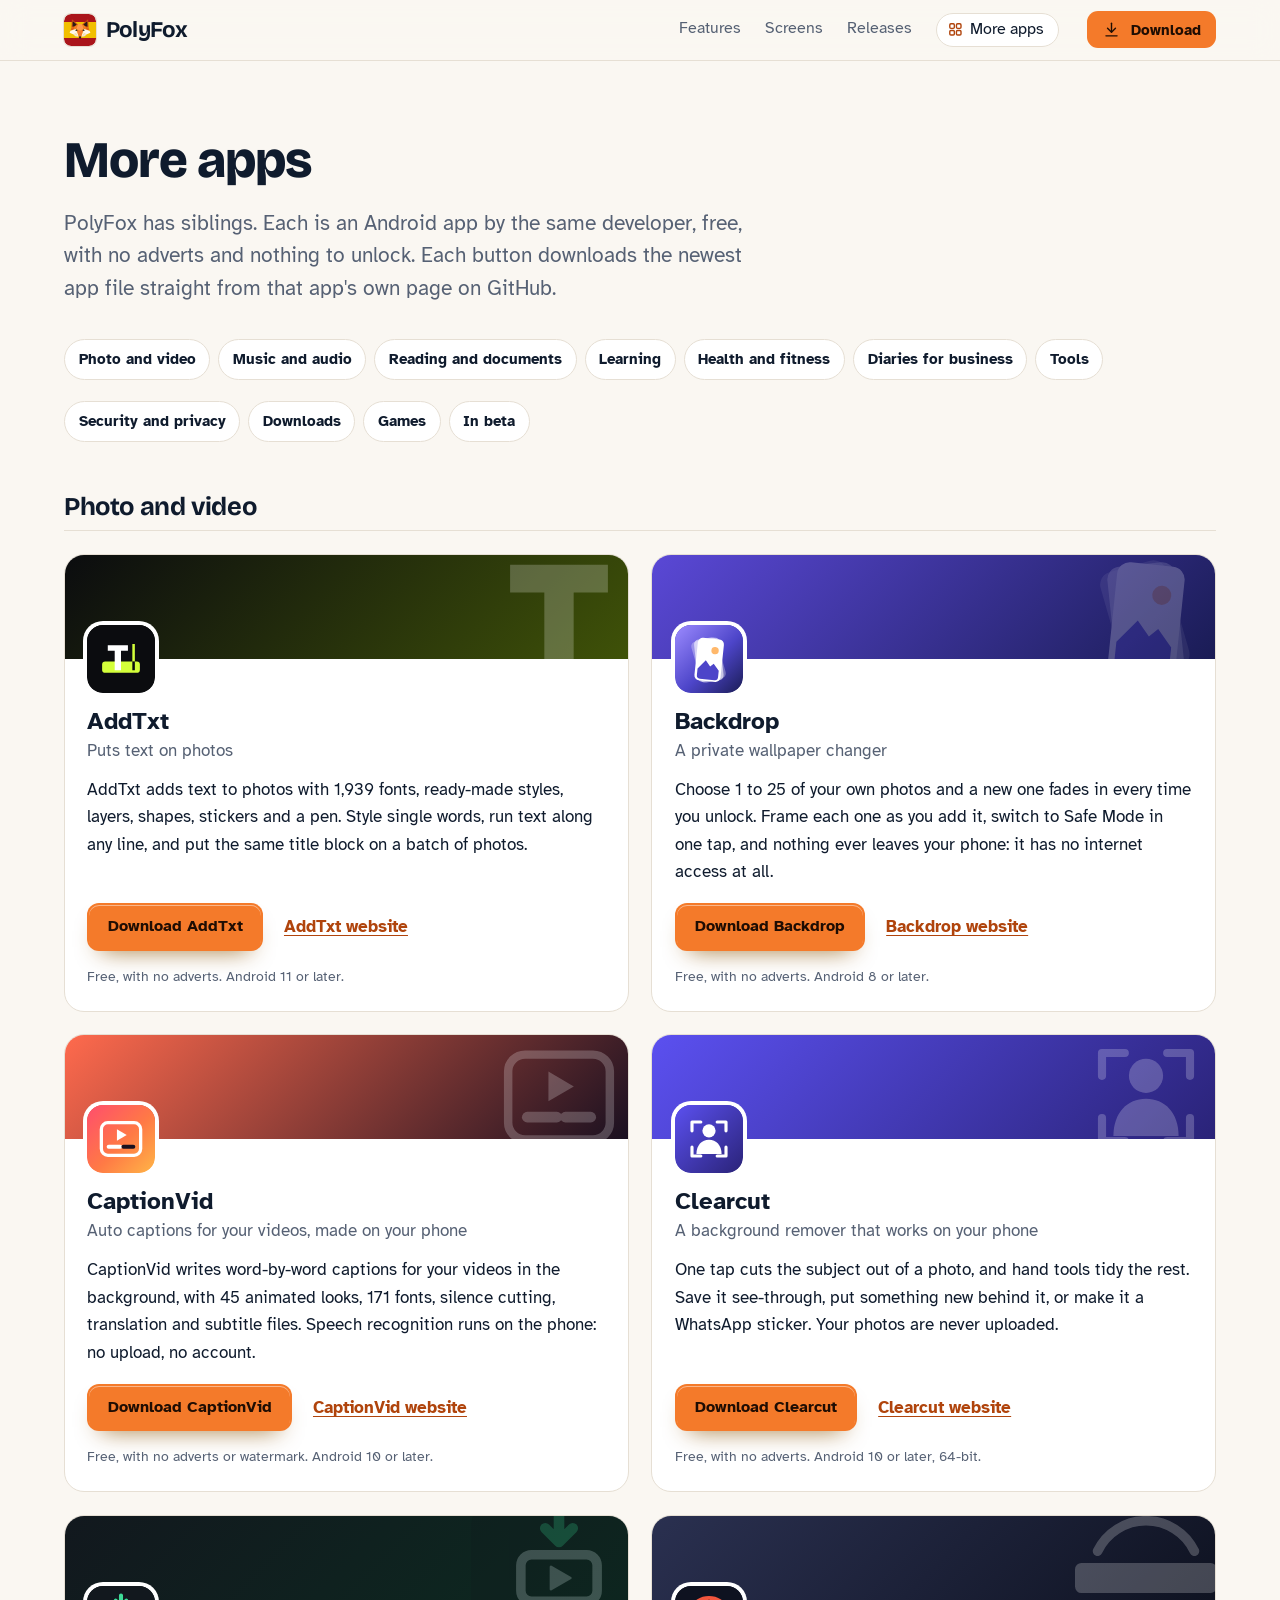
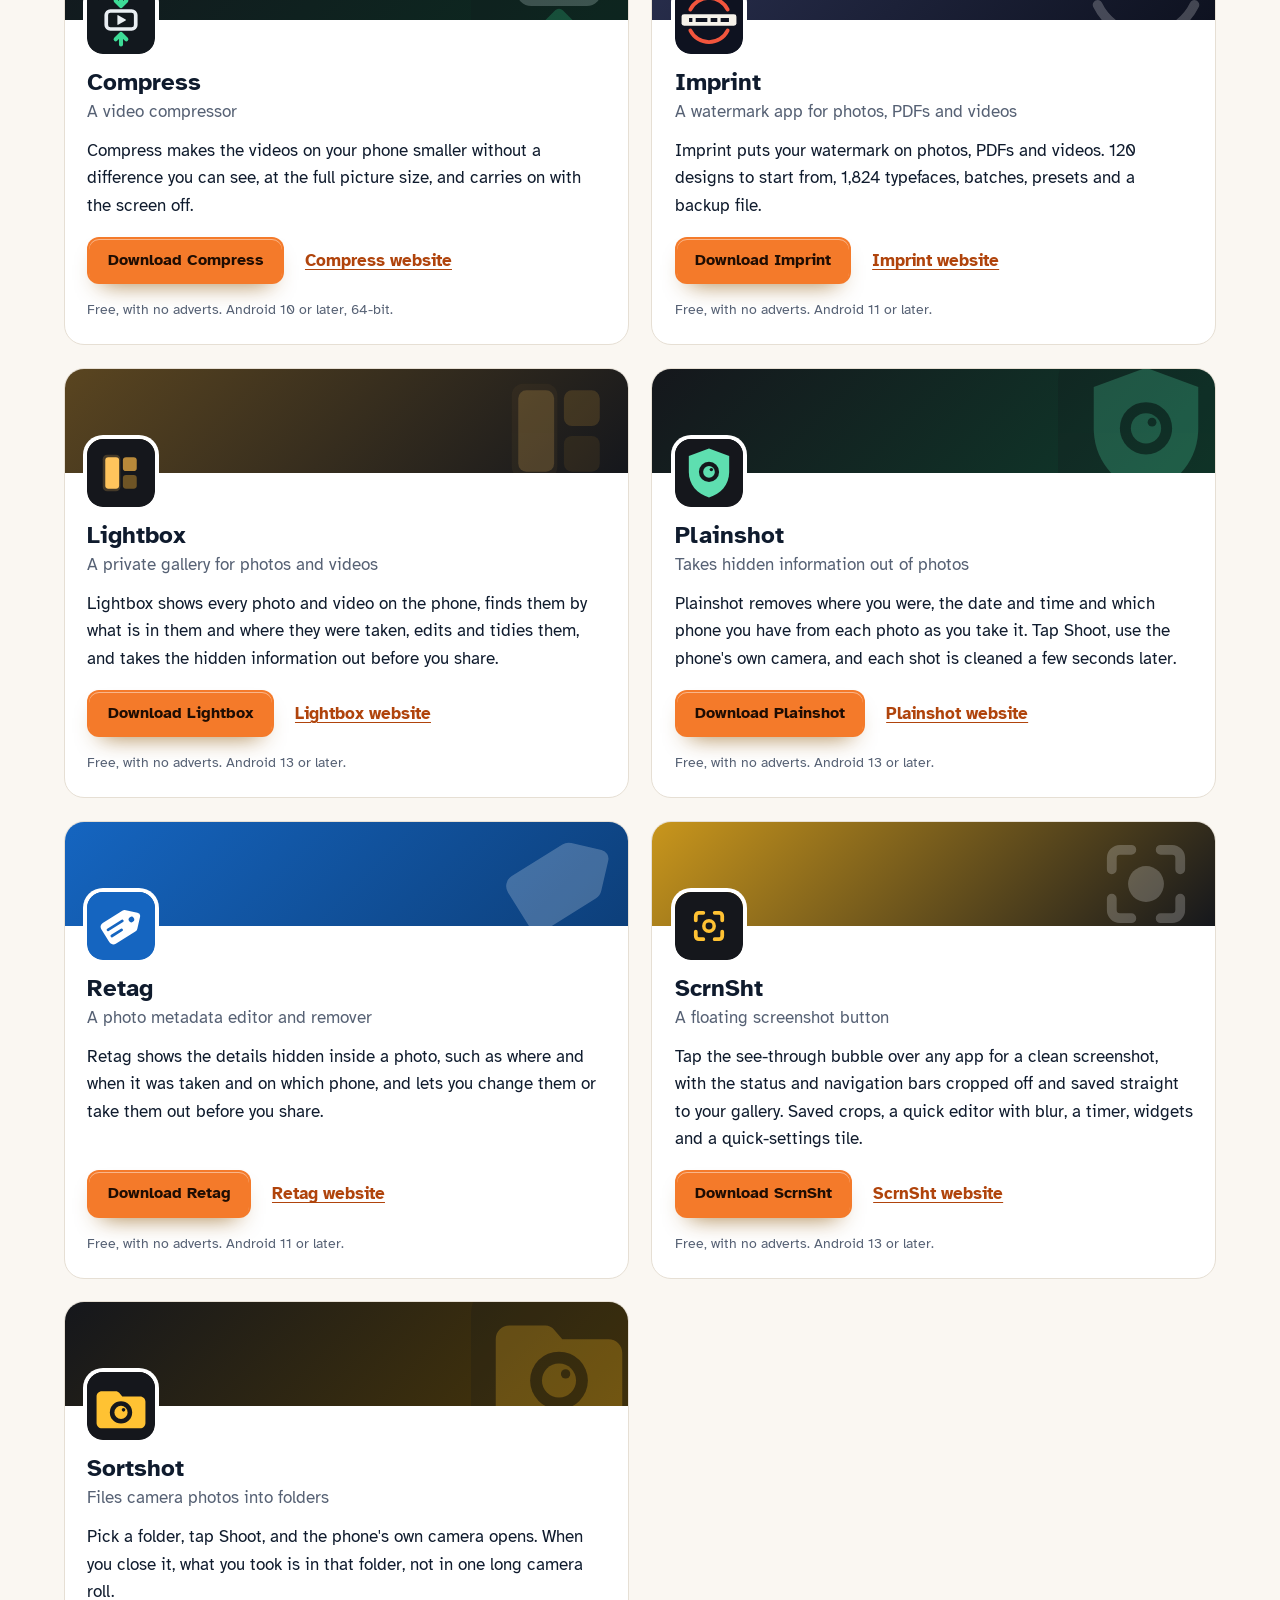
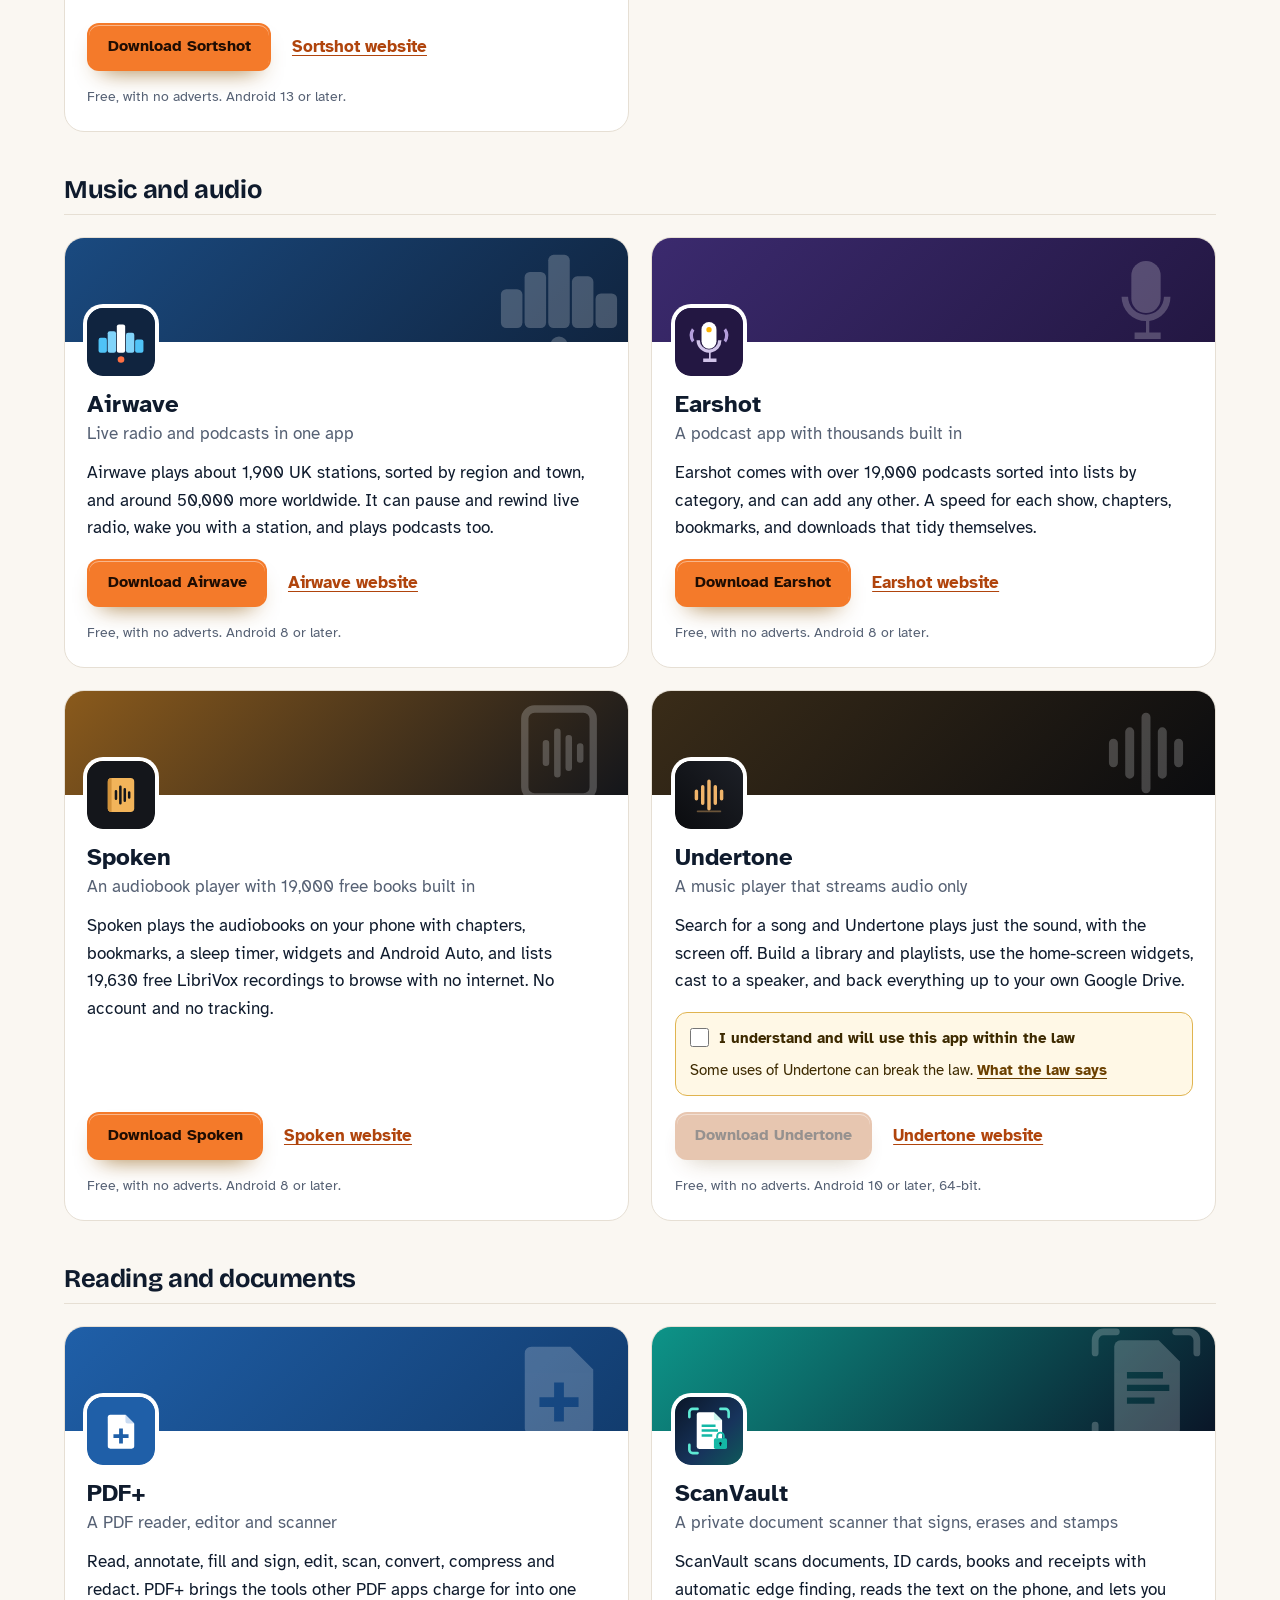
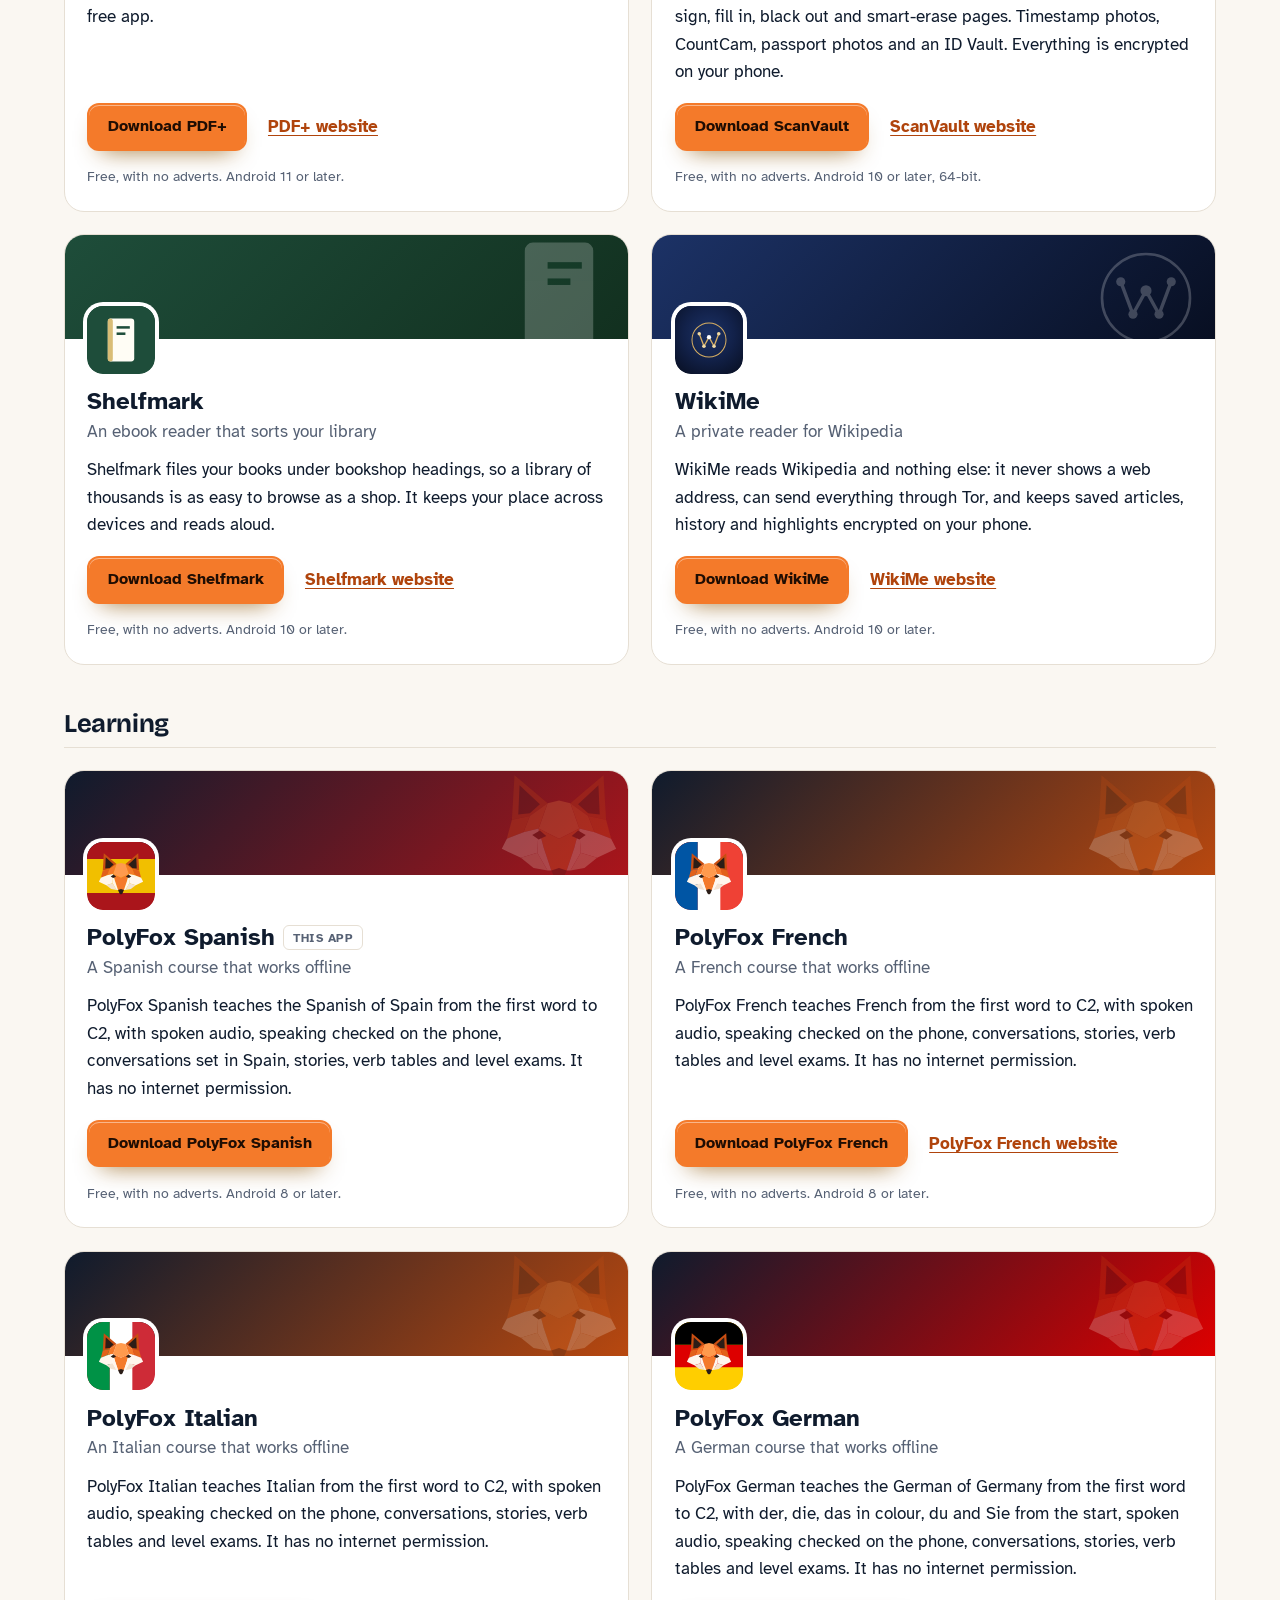
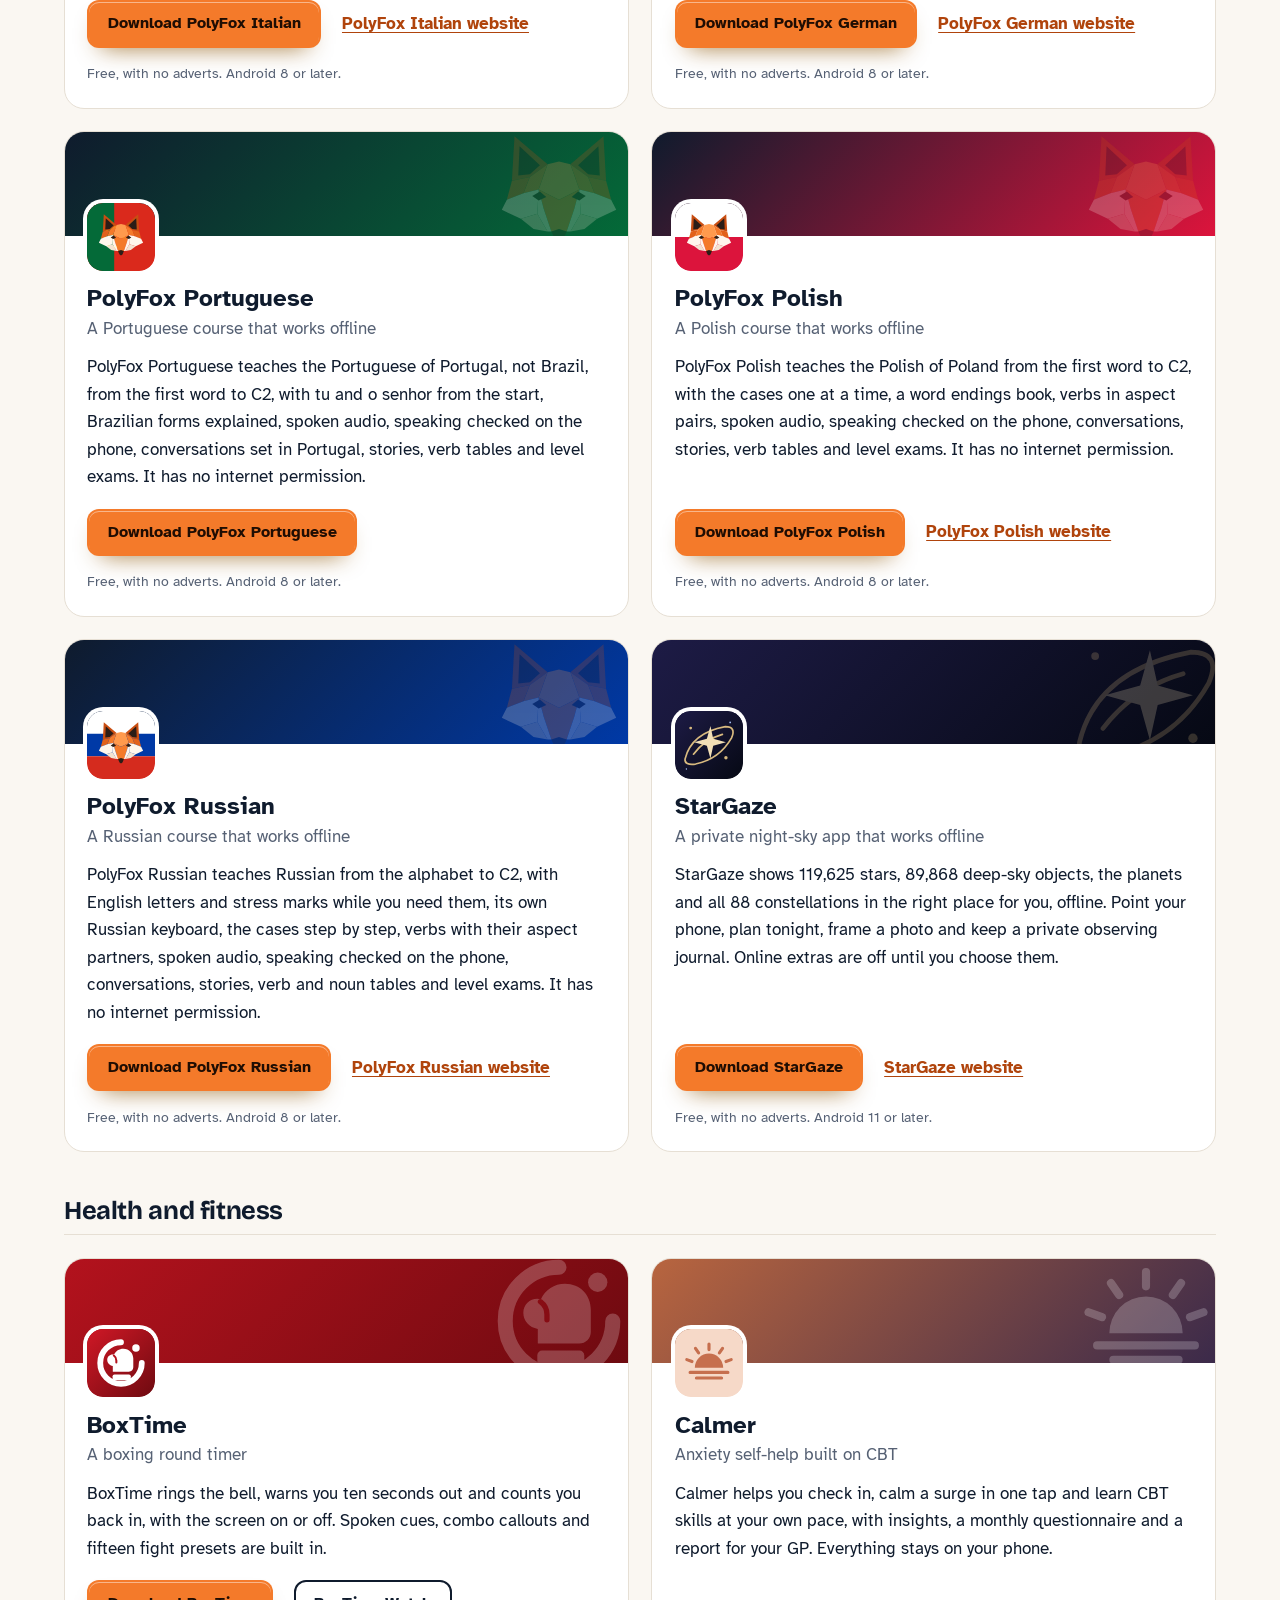
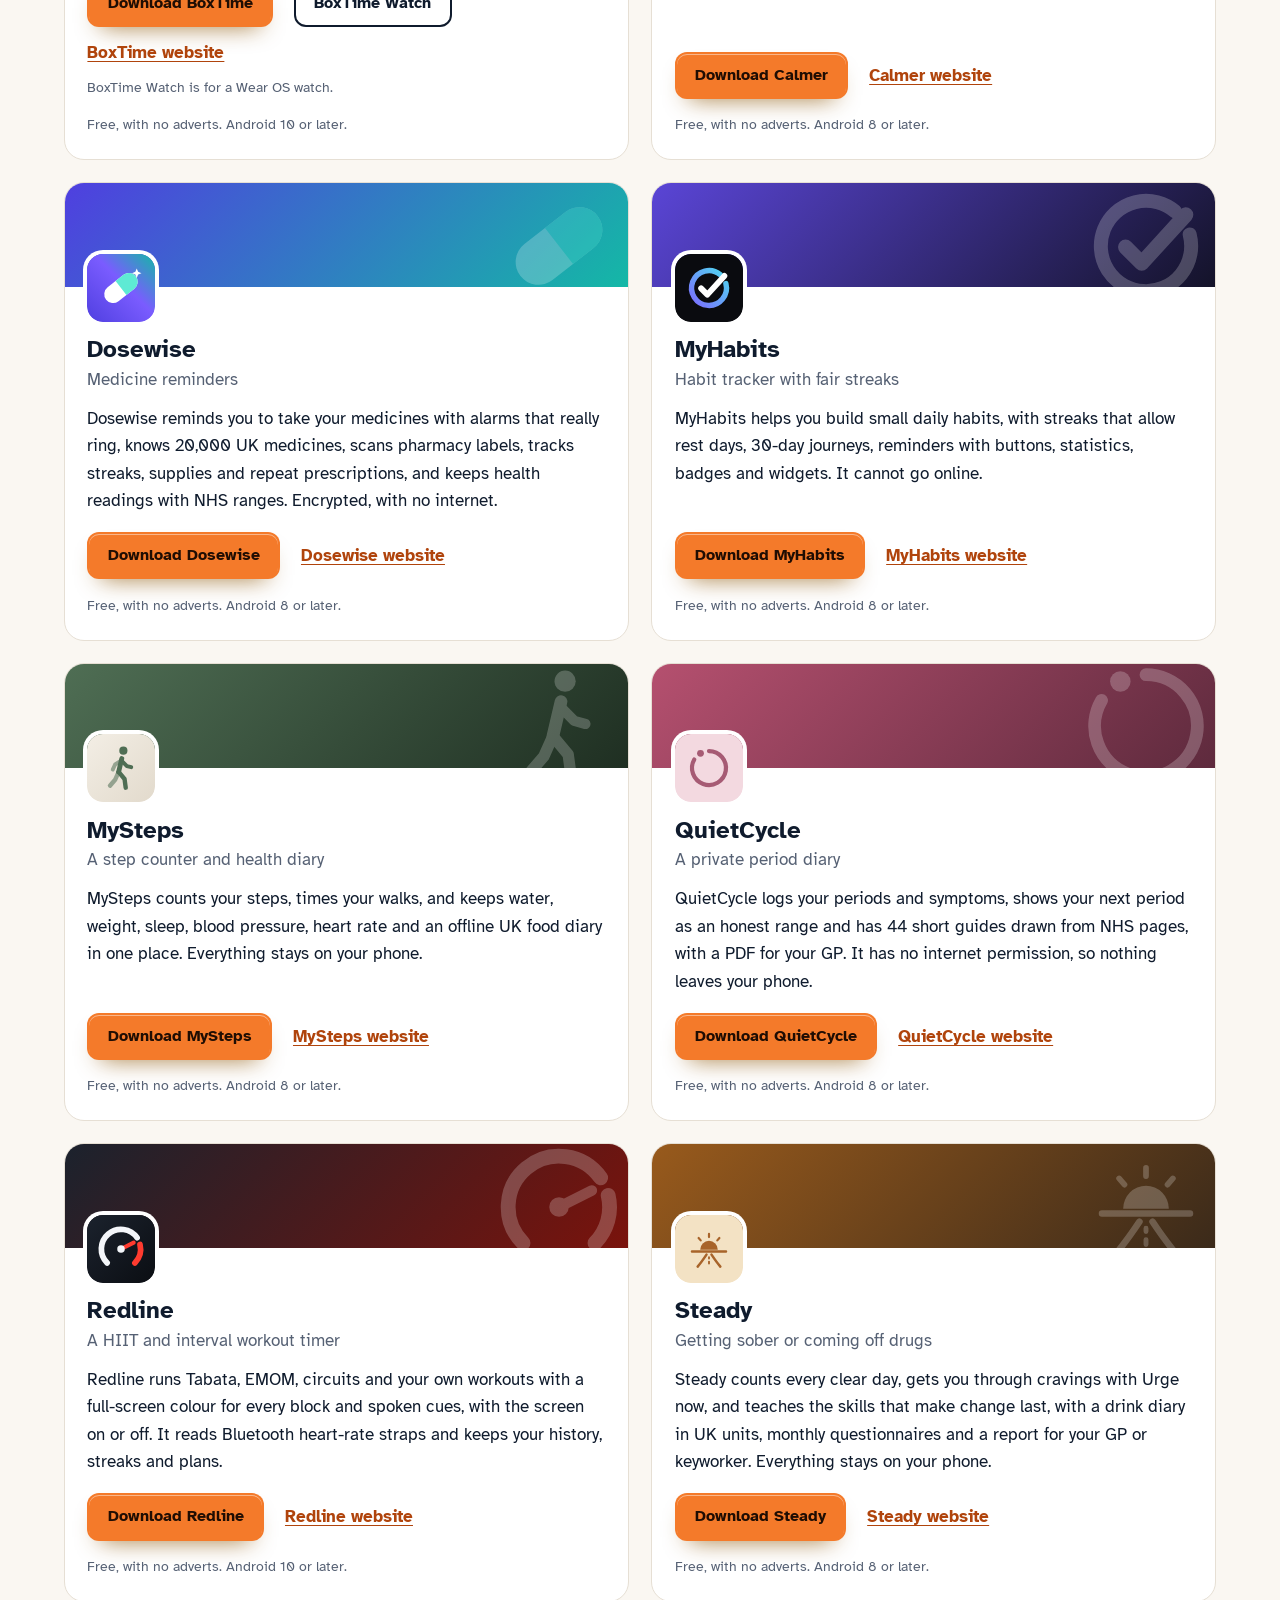
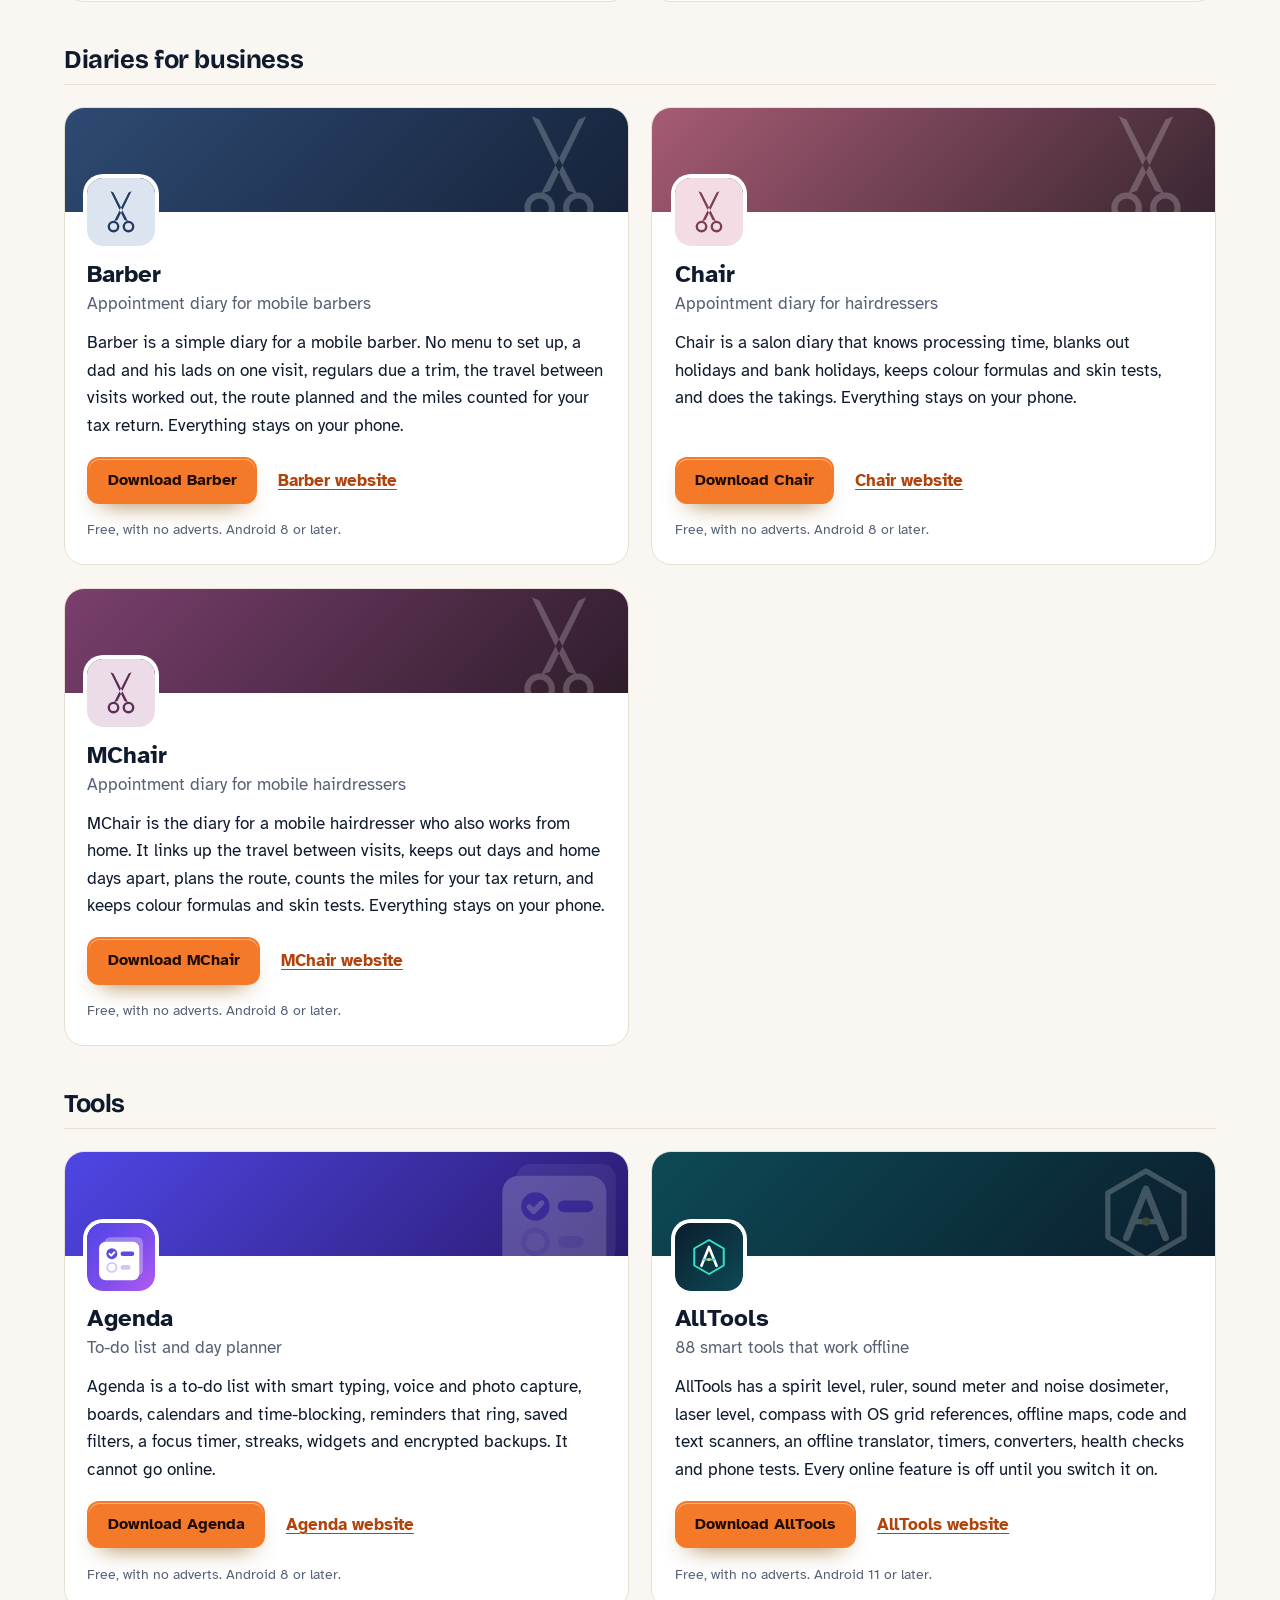
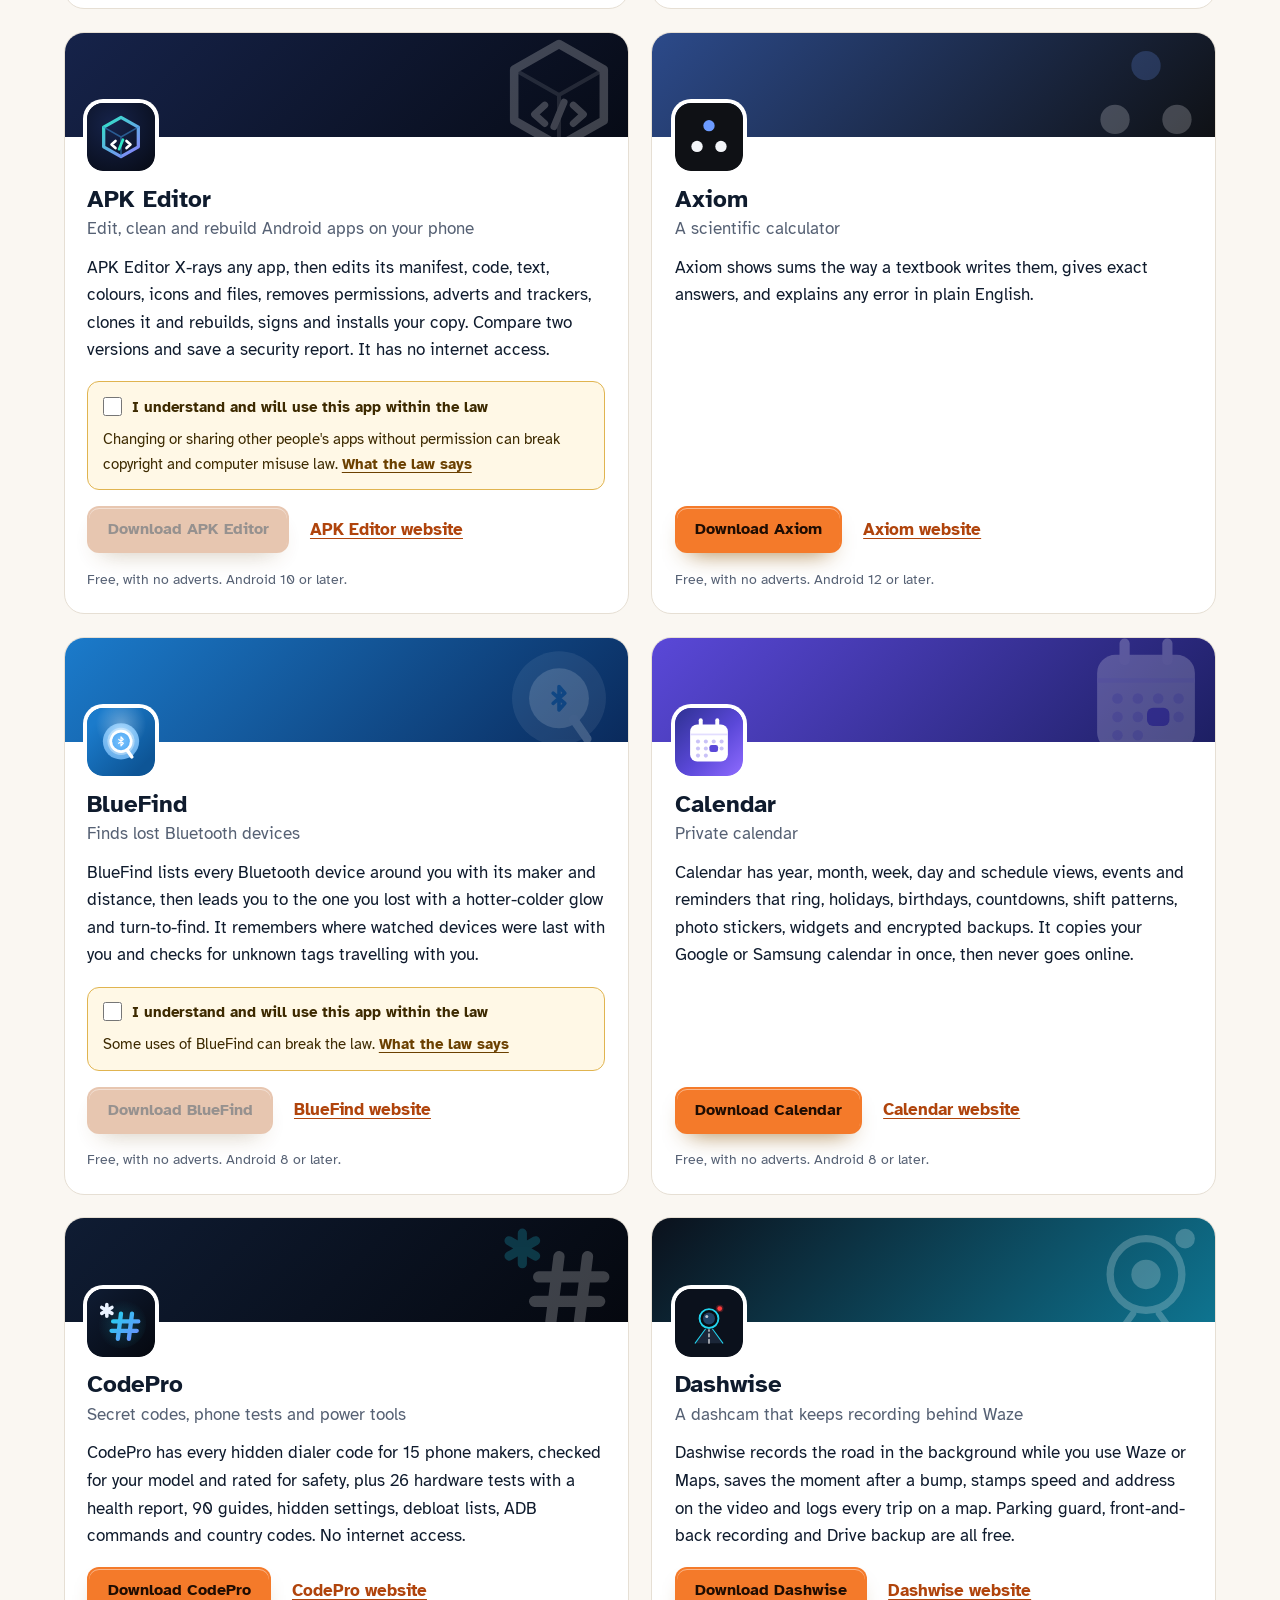
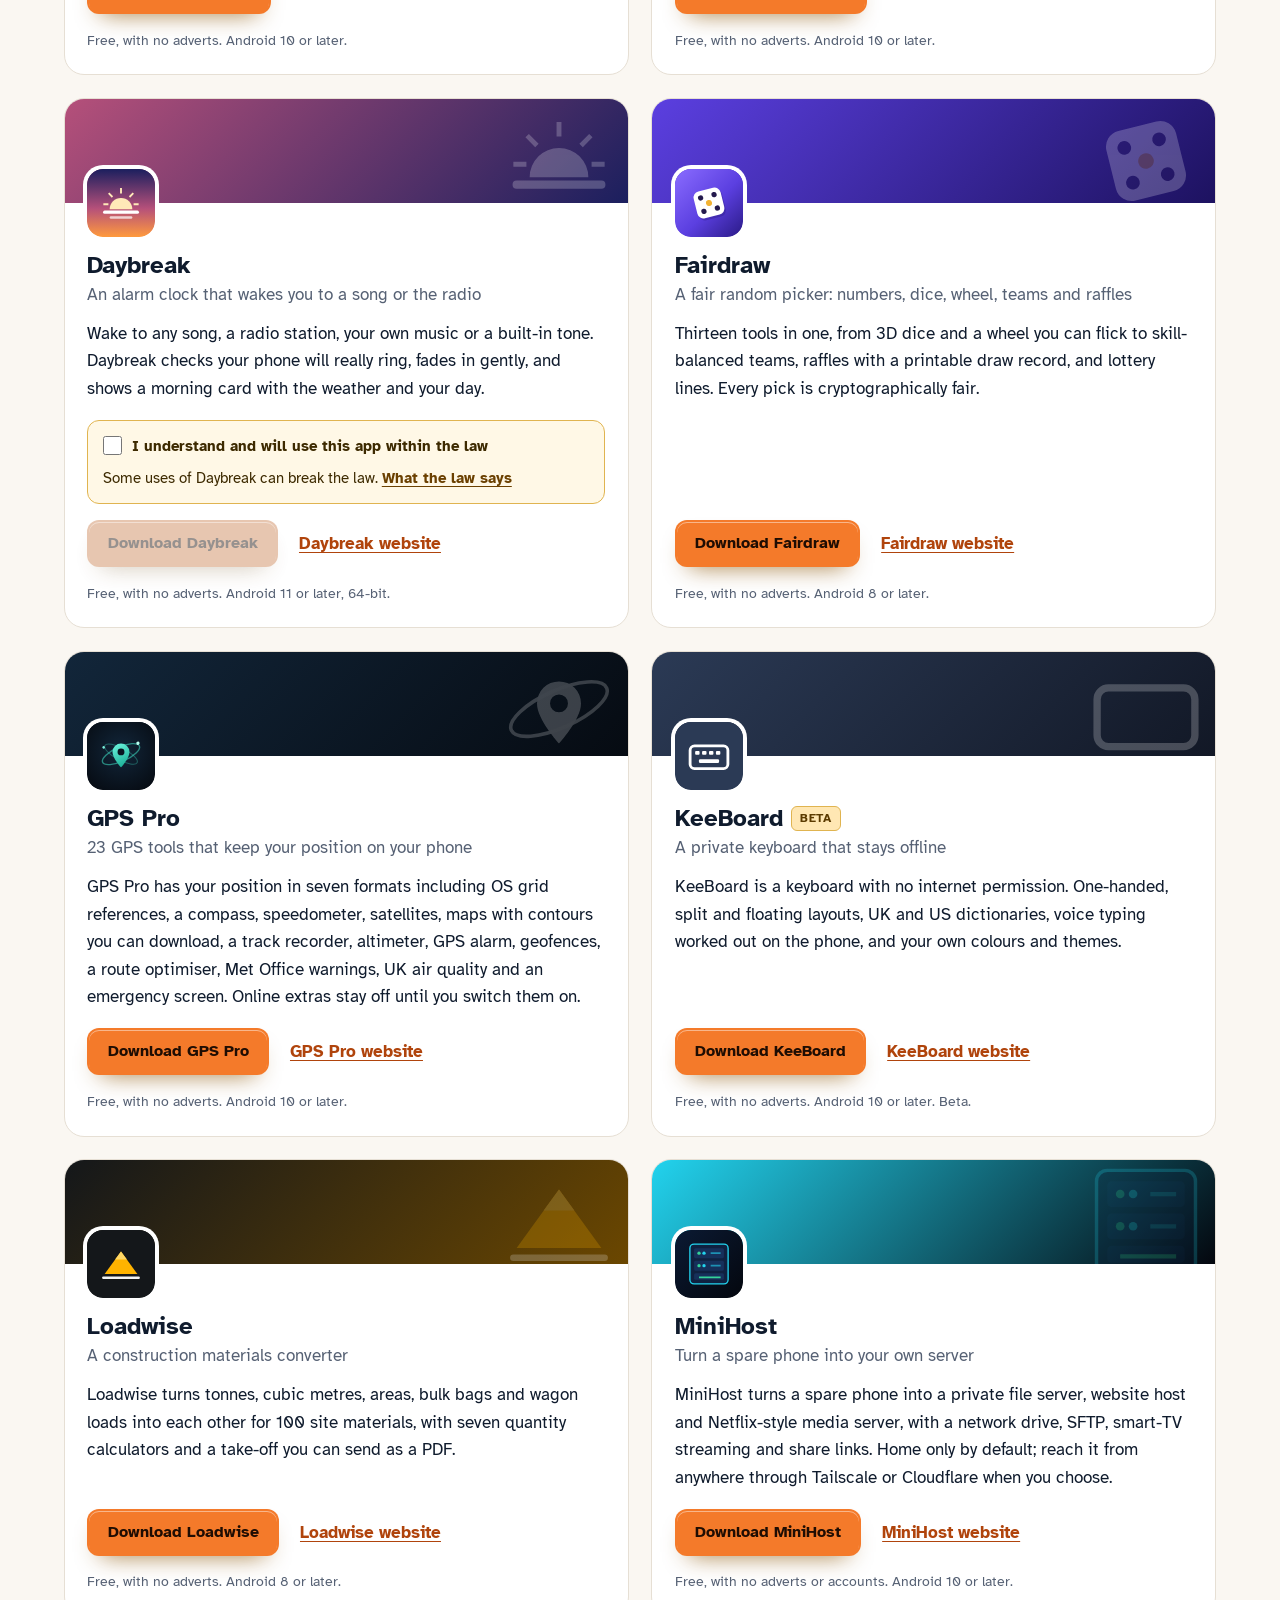
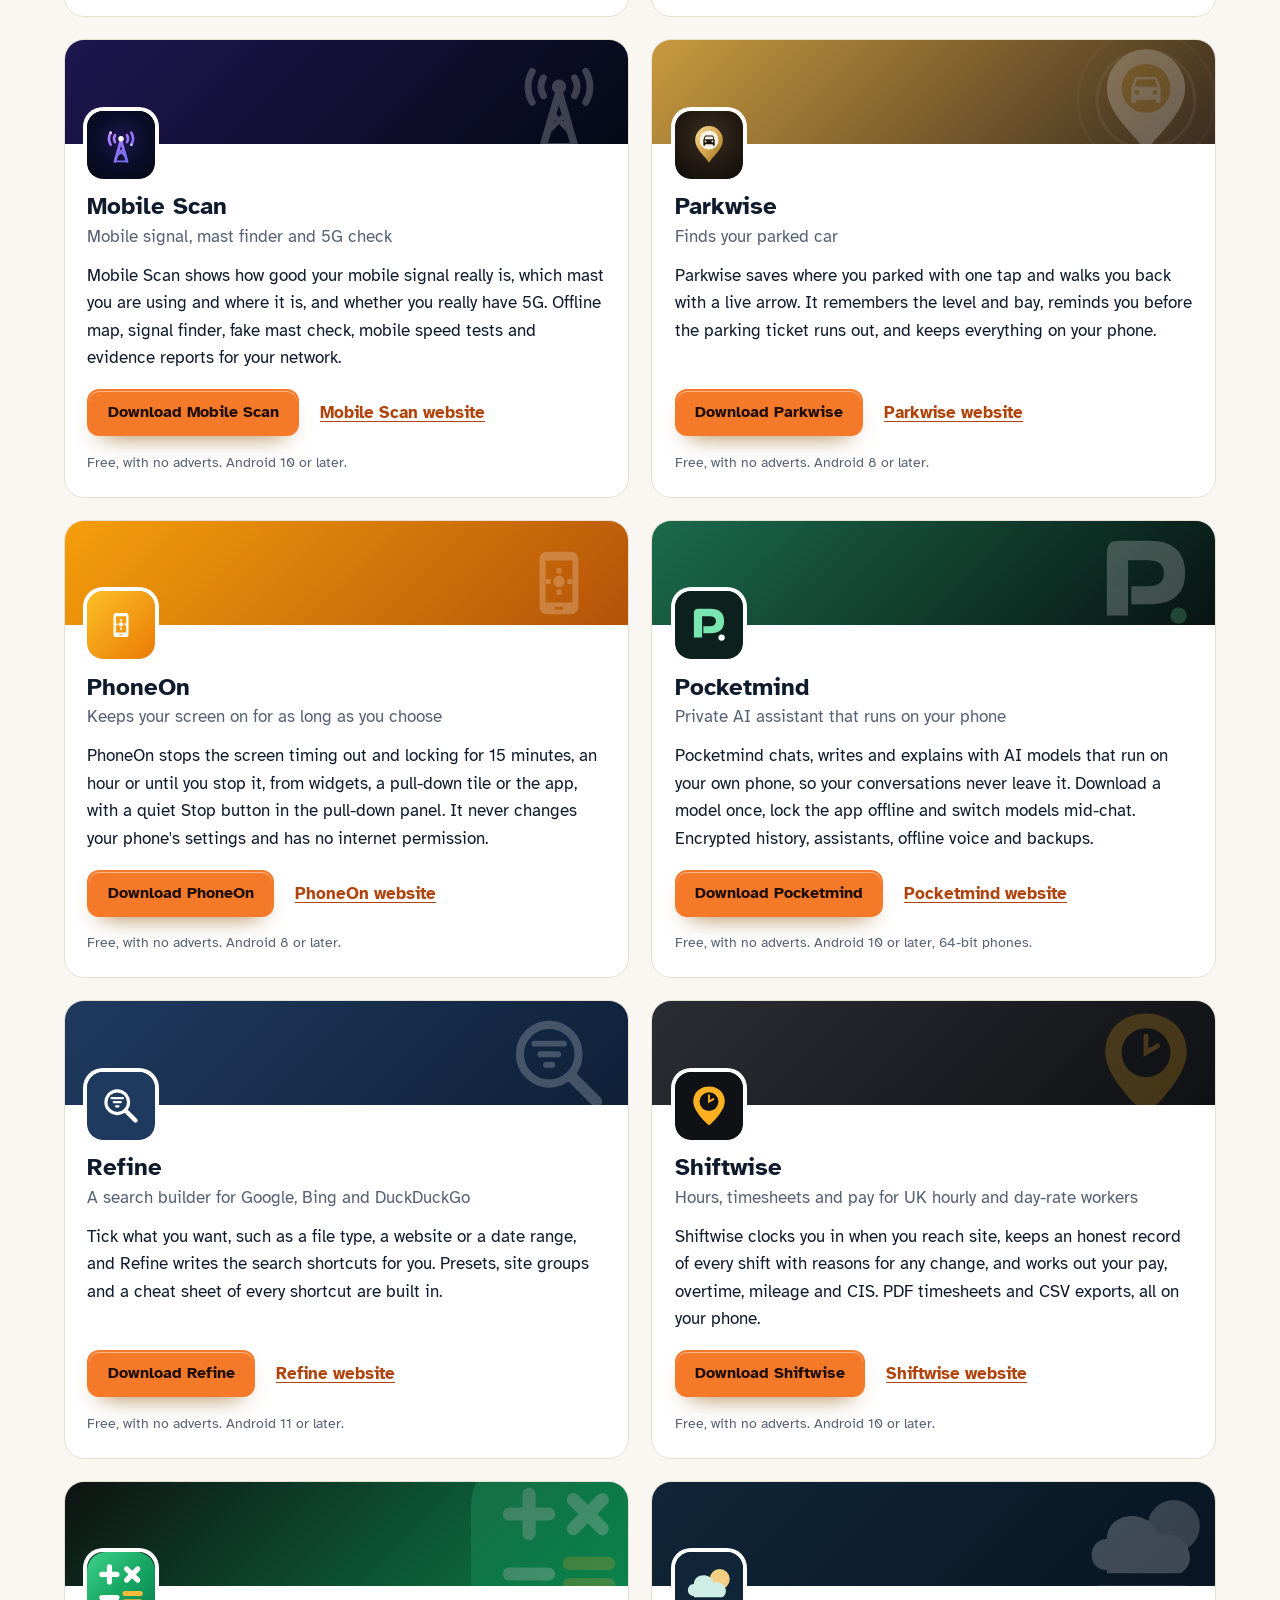
==== commit 48862ee3: "More apps: add APK Editor" ====
--- a/more-apps.html
+++ b/more-apps.html
@@ -4,7 +4,7 @@
 <meta charset="utf-8">
 <meta name="viewport" content="width=device-width, initial-scale=1">
 <title>More apps by the maker of PolyFox Spanish</title>
-<meta name="description" content="All 94 free Android apps from the maker of PolyFox Spanish, in one list by category, each with its download and a link to its website.">
+<meta name="description" content="All 95 free Android apps from the maker of PolyFox Spanish, in one list by category, each with its download and a link to its website.">
 <meta name="author" content="Jonathan Jackson">
 <link rel="canonical" href="https://customgpter.github.io/polyfox-spanish/more-apps.html">
 <meta name="theme-color" content="#faf7f2" media="(prefers-color-scheme: light)">
@@ -12,7 +12,7 @@
 <meta property="og:type" content="website">
 <meta property="og:site_name" content="PolyFox Spanish">
 <meta property="og:title" content="More apps by the maker of PolyFox Spanish">
-<meta property="og:description" content="All 94 free Android apps from the maker of PolyFox Spanish, in one list by category, each with its download and a link to its website.">
+<meta property="og:description" content="All 95 free Android apps from the maker of PolyFox Spanish, in one list by category, each with its download and a link to its website.">
 <meta property="og:url" content="https://customgpter.github.io/polyfox-spanish/more-apps.html">
 <meta property="og:image" content="https://customgpter.github.io/polyfox-spanish/assets/og.png">
 <meta property="og:image:width" content="1200">
@@ -84,7 +84,7 @@
 <li class="mapp" style="--b:#7a3f6e;--b2:#2f1d2b"><div class="mapp-cover" aria-hidden="true"><svg viewBox="0 0 108 108"><g transform="translate(54 54) scale(1.25) translate(-54 -52)"><path fill="#fff" fill-rule="evenodd" d="M37 70.5a7.5 7.5 0 1 0 15 0a7.5 7.5 0 1 0-15 0zM40 70.5a4.5 4.5 0 1 0 9 0a4.5 4.5 0 1 0-9 0zM56 70.5a7.5 7.5 0 1 0 15 0a7.5 7.5 0 1 0-15 0zM59 70.5a4.5 4.5 0 1 0 9 0a4.5 4.5 0 1 0-9 0z"/><path fill="#fff" d="M45.2 63.6 49.6 62.2 67.4 25.6 63.6 27.2zM62.8 63.6 58.4 62.2 40.6 25.6 44.4 27.2z"/><circle cx="54" cy="49.8" r="1.8" fill="none"/></g></svg></div><div class="mapp-body"><svg class="mapp-icon" viewBox="0 0 108 108" aria-hidden="true"><rect width="108" height="108" rx="24" fill="#EBDCE8"/><g transform="translate(54 54) scale(1.25) translate(-54 -52)"><path fill="#5E2F55" fill-rule="evenodd" d="M37 70.5a7.5 7.5 0 1 0 15 0a7.5 7.5 0 1 0-15 0zM40 70.5a4.5 4.5 0 1 0 9 0a4.5 4.5 0 1 0-9 0zM56 70.5a7.5 7.5 0 1 0 15 0a7.5 7.5 0 1 0-15 0zM59 70.5a4.5 4.5 0 1 0 9 0a4.5 4.5 0 1 0-9 0z"/><path fill="#5E2F55" d="M45.2 63.6 49.6 62.2 67.4 25.6 63.6 27.2zM62.8 63.6 58.4 62.2 40.6 25.6 44.4 27.2z"/><circle cx="54" cy="49.8" r="1.8" fill="#EBDCE8"/></g></svg><h3>MChair</h3><p class="mapp-kind">Appointment diary for mobile hairdressers</p><p class="mapp-say">MChair is the diary for a mobile hairdresser who also works from home. It links up the travel between visits, keeps out days and home days apart, plans the route, counts the miles for your tax return, and keeps colour formulas and skin tests. Everything stays on your phone.</p><p class="mapp-go"><a class="button" href="https://github.com/CustomGPTer/mchair/releases/latest/download/MChair.apk">Download MChair</a><a class="mapp-site" href="https://customgpter.github.io/mchair/">MChair website</a></p><p class="mapp-needs">Free, with no adverts. Android 8 or later.</p></div></li></ul></div>
 <div class="mapps-group" role="group" aria-labelledby="apps-tools"><h2 class="mapps-cat" id="apps-tools">Tools</h2>
 <ul class="mapps"><li class="mapp" style="--b:#4f46e5;--b2:#2a1a6e"><div class="mapp-cover" aria-hidden="true"><svg viewBox="0 0 108 108"><g transform="translate(54 56) scale(1.45) translate(-52 -56)"><rect x="34" y="33" width="42" height="42" rx="6" fill="#fff" fill-opacity=".3"/><rect x="28" y="38" width="44" height="42" rx="7" fill="#fff" fill-opacity=".95"/><circle cx="42" cy="51" r="6" fill="#5b4bdb"/><path d="M39.4 51.2l1.9 1.9 3.4-3.6" stroke="#fff" stroke-width="2.2" fill="none" stroke-linecap="round" stroke-linejoin="round"/><rect x="51.5" y="48.5" width="15" height="5" rx="2.5" fill="#5b4bdb"/><circle cx="42" cy="66" r="5" fill="none" stroke="#cfc8f7" stroke-width="2"/><rect x="51.5" y="63.5" width="11" height="5" rx="2.5" fill="#cfc8f7"/></g></svg></div><div class="mapp-body"><svg class="mapp-icon" viewBox="0 0 108 108" aria-hidden="true"><defs><linearGradient id="i-agenda-agi" x1="0" y1="0" x2="1" y2="1"><stop offset="0" stop-color="#4f46e5"/><stop offset=".55" stop-color="#7c4deb"/><stop offset="1" stop-color="#b15cf0"/></linearGradient></defs><rect width="108" height="108" rx="24" fill="url(#i-agenda-agi)"/><g transform="translate(54 56) scale(1.45) translate(-52 -56)"><rect x="34" y="33" width="42" height="42" rx="6" fill="#fff" fill-opacity=".3"/><rect x="28" y="38" width="44" height="42" rx="7" fill="#fff"/><circle cx="42" cy="51" r="6" fill="#5b4bdb"/><path d="M39.4 51.2l1.9 1.9 3.4-3.6" stroke="#fff" stroke-width="2.2" fill="none" stroke-linecap="round" stroke-linejoin="round"/><rect x="51.5" y="48.5" width="15" height="5" rx="2.5" fill="#5b4bdb"/><circle cx="42" cy="66" r="5" fill="none" stroke="#cfc8f7" stroke-width="2"/><rect x="51.5" y="63.5" width="11" height="5" rx="2.5" fill="#cfc8f7"/></g></svg><h3>Agenda</h3><p class="mapp-kind">To-do list and day planner</p><p class="mapp-say">Agenda is a to-do list with smart typing, voice and photo capture, boards, calendars and time-blocking, reminders that ring, saved filters, a focus timer, streaks, widgets and encrypted backups. It cannot go online.</p><p class="mapp-go"><a class="button" href="https://github.com/CustomGPTer/agenda/releases/latest/download/Agenda.apk">Download Agenda</a><a class="mapp-site" href="https://customgpter.github.io/agenda/">Agenda website</a></p><p class="mapp-needs">Free, with no adverts. Android 8 or later.</p></div></li>
-<li class="mapp" style="--b:#0d4a55;--b2:#0b1e2e"><div class="mapp-cover" aria-hidden="true"><svg viewBox="0 0 108 108"><path d="M54 27L77.4 40.5L77.4 67.5L54 81L30.6 67.5L30.6 40.5Z" stroke="#fff" stroke-width="3.2" stroke-linejoin="round" fill="none"/><path d="M42 68L54 38L66 68" stroke="#fff" stroke-width="4.2" stroke-linecap="round" stroke-linejoin="round" fill="none"/><path d="M45.5 58L62.5 58" stroke="#fff" stroke-width="3.2" stroke-linecap="round"/><circle cx="54" cy="58" r="2.6" fill="#ffc24b"/></svg></div><div class="mapp-body"><svg class="mapp-icon" viewBox="0 0 108 108" aria-hidden="true"><defs><linearGradient id="i-alltools-atbg" x1="0" y1="0" x2="1" y2="1"><stop offset="0" stop-color="#0b1e2e"/><stop offset="1" stop-color="#0d4a55"/></linearGradient></defs><rect width="108" height="108" rx="24" fill="url(#i-alltools-atbg)"/><path d="M54 27L77.4 40.5L77.4 67.5L54 81L30.6 67.5L30.6 40.5Z" stroke="#35e0c8" stroke-width="3.2" stroke-linejoin="round" fill="none"/><path d="M42 68L54 38L66 68" stroke="#fff" stroke-width="4.2" stroke-linecap="round" stroke-linejoin="round" fill="none"/><path d="M45.5 58L62.5 58" stroke="#35e0c8" stroke-width="3.2" stroke-linecap="round"/><circle cx="54" cy="58" r="2.6" fill="#ffc24b"/></svg><h3>AllTools</h3><p class="mapp-kind">88 smart tools that work offline</p><p class="mapp-say">AllTools has a spirit level, ruler, sound meter and noise dosimeter, laser level, compass with OS grid references, offline maps, code and text scanners, an offline translator, timers, converters, health checks and phone tests. Every online feature is off until you switch it on.</p><p class="mapp-go"><a class="button" href="https://github.com/CustomGPTer/alltools/releases/latest/download/AllTools.apk">Download AllTools</a><a class="mapp-site" href="https://customgpter.github.io/alltools/">AllTools website</a></p><p class="mapp-needs">Free, with no adverts. Android 11 or later.</p></div></li><li class="mapp" style="--b:#2c4a8a;--b2:#0f1115"><div class="mapp-cover" aria-hidden="true"><svg viewBox="0 0 108 108"><circle cx="54" cy="36" r="9" fill="#6c9bff"/><circle cx="35" cy="69" r="9" fill="#f3f5f8"/><circle cx="73" cy="69" r="9" fill="#f3f5f8"/></svg></div><div class="mapp-body"><svg class="mapp-icon" viewBox="0 0 108 108" aria-hidden="true"><rect width="108" height="108" rx="24" fill="#0f1115"/><circle cx="54" cy="36" r="9" fill="#6c9bff"/><circle cx="35" cy="69" r="9" fill="#f3f5f8"/><circle cx="73" cy="69" r="9" fill="#f3f5f8"/></svg><h3>Axiom</h3><p class="mapp-kind">A scientific calculator</p><p class="mapp-say">Axiom shows sums the way a textbook writes them, gives exact answers, and explains any error in plain English.</p><p class="mapp-go"><a class="button" href="https://github.com/CustomGPTer/axiom/releases/latest/download/Axiom.apk">Download Axiom</a><a class="mapp-site" href="https://customgpter.github.io/axiom/">Axiom website</a></p><p class="mapp-needs">Free, with no adverts. Android 12 or later.</p></div></li>
+<li class="mapp" style="--b:#0d4a55;--b2:#0b1e2e"><div class="mapp-cover" aria-hidden="true"><svg viewBox="0 0 108 108"><path d="M54 27L77.4 40.5L77.4 67.5L54 81L30.6 67.5L30.6 40.5Z" stroke="#fff" stroke-width="3.2" stroke-linejoin="round" fill="none"/><path d="M42 68L54 38L66 68" stroke="#fff" stroke-width="4.2" stroke-linecap="round" stroke-linejoin="round" fill="none"/><path d="M45.5 58L62.5 58" stroke="#fff" stroke-width="3.2" stroke-linecap="round"/><circle cx="54" cy="58" r="2.6" fill="#ffc24b"/></svg></div><div class="mapp-body"><svg class="mapp-icon" viewBox="0 0 108 108" aria-hidden="true"><defs><linearGradient id="i-alltools-atbg" x1="0" y1="0" x2="1" y2="1"><stop offset="0" stop-color="#0b1e2e"/><stop offset="1" stop-color="#0d4a55"/></linearGradient></defs><rect width="108" height="108" rx="24" fill="url(#i-alltools-atbg)"/><path d="M54 27L77.4 40.5L77.4 67.5L54 81L30.6 67.5L30.6 40.5Z" stroke="#35e0c8" stroke-width="3.2" stroke-linejoin="round" fill="none"/><path d="M42 68L54 38L66 68" stroke="#fff" stroke-width="4.2" stroke-linecap="round" stroke-linejoin="round" fill="none"/><path d="M45.5 58L62.5 58" stroke="#35e0c8" stroke-width="3.2" stroke-linecap="round"/><circle cx="54" cy="58" r="2.6" fill="#ffc24b"/></svg><h3>AllTools</h3><p class="mapp-kind">88 smart tools that work offline</p><p class="mapp-say">AllTools has a spirit level, ruler, sound meter and noise dosimeter, laser level, compass with OS grid references, offline maps, code and text scanners, an offline translator, timers, converters, health checks and phone tests. Every online feature is off until you switch it on.</p><p class="mapp-go"><a class="button" href="https://github.com/CustomGPTer/alltools/releases/latest/download/AllTools.apk">Download AllTools</a><a class="mapp-site" href="https://customgpter.github.io/alltools/">AllTools website</a></p><p class="mapp-needs">Free, with no adverts. Android 11 or later.</p></div></li><li class="mapp is-gated" style="--b:#16234a;--b2:#070b16"><div class="mapp-cover" aria-hidden="true"><svg viewBox="0 0 108 108"><g transform="translate(54 54) scale(1.25) translate(-54 -52)"><path d="M54 27L76 39.5L76 64.5L54 77L32 64.5L32 39.5Z" stroke="#fff" stroke-width="4.2" stroke-linejoin="round" fill="none"/><path d="M32 39.5L54 52L76 39.5M54 52L54 77" stroke="#fff" stroke-width="2" stroke-linecap="round" fill="none" opacity=".5"/><path d="M47 57L42 61.5L47 66M61 57L66 61.5L61 66" stroke="#fff" stroke-width="3.4" stroke-linecap="round" stroke-linejoin="round" fill="none"/><path d="M56.5 55.5L51.5 67.5" stroke="#fff" stroke-width="3.4" stroke-linecap="round"/></g></svg></div><div class="mapp-body"><svg class="mapp-icon" viewBox="0 0 108 108" aria-hidden="true"><defs><radialGradient id="i-apkeditor-aebg" cx="40" cy="34" r="96" gradientUnits="userSpaceOnUse"><stop offset="0" stop-color="#16234a"/><stop offset="1" stop-color="#070b16"/></radialGradient><linearGradient id="i-apkeditor-aehx" x1="32" y1="27" x2="76" y2="77" gradientUnits="userSpaceOnUse"><stop offset="0" stop-color="#2ee6c5"/><stop offset="1" stop-color="#8b7cff"/></linearGradient></defs><rect width="108" height="108" rx="24" fill="url(#i-apkeditor-aebg)"/><g transform="translate(54 54) scale(1.25) translate(-54 -52)"><path d="M54 27L76 39.5L76 64.5L54 77L32 64.5L32 39.5Z" stroke="url(#i-apkeditor-aehx)" stroke-width="4.2" stroke-linejoin="round" fill="none"/><path d="M32 39.5L54 52L76 39.5M54 52L54 77" stroke="#3d8fd6" stroke-width="2" stroke-linecap="round" fill="none" opacity=".55"/><path d="M47 57L42 61.5L47 66M61 57L66 61.5L61 66" stroke="#fff" stroke-width="3.4" stroke-linecap="round" stroke-linejoin="round" fill="none"/><path d="M56.5 55.5L51.5 67.5" stroke="#2ee6c5" stroke-width="3.4" stroke-linecap="round"/></g></svg><h3>APK Editor</h3><p class="mapp-kind">Edit, clean and rebuild Android apps on your phone</p><p class="mapp-say">APK Editor X-rays any app, then edits its manifest, code, text, colours, icons and files, removes permissions, adverts and trackers, clones it and rebuilds, signs and installs your copy. Compare two versions and save a security report. It has no internet access.</p><div class="mapp-law" data-gate><label><input type="checkbox"> I understand and will use this app within the law</label><p>Changing or sharing other people's apps without permission can break copyright and computer misuse law. <a href="https://customgpter.github.io/apkeditor/terms.html#law">What the law says</a></p><noscript><p>Turn on JavaScript to download, or use the <a href="https://customgpter.github.io/apkeditor/">APK Editor website</a>.</p></noscript></div><p class="mapp-go"><a class="button" data-href="https://github.com/CustomGPTer/apkeditor/releases/latest/download/APKEditor.apk" aria-disabled="true" role="link" tabindex="-1">Download APK Editor</a><a class="mapp-site" href="https://customgpter.github.io/apkeditor/">APK Editor website</a></p><p class="mapp-needs">Free, with no adverts. Android 10 or later.</p></div></li><li class="mapp" style="--b:#2c4a8a;--b2:#0f1115"><div class="mapp-cover" aria-hidden="true"><svg viewBox="0 0 108 108"><circle cx="54" cy="36" r="9" fill="#6c9bff"/><circle cx="35" cy="69" r="9" fill="#f3f5f8"/><circle cx="73" cy="69" r="9" fill="#f3f5f8"/></svg></div><div class="mapp-body"><svg class="mapp-icon" viewBox="0 0 108 108" aria-hidden="true"><rect width="108" height="108" rx="24" fill="#0f1115"/><circle cx="54" cy="36" r="9" fill="#6c9bff"/><circle cx="35" cy="69" r="9" fill="#f3f5f8"/><circle cx="73" cy="69" r="9" fill="#f3f5f8"/></svg><h3>Axiom</h3><p class="mapp-kind">A scientific calculator</p><p class="mapp-say">Axiom shows sums the way a textbook writes them, gives exact answers, and explains any error in plain English.</p><p class="mapp-go"><a class="button" href="https://github.com/CustomGPTer/axiom/releases/latest/download/Axiom.apk">Download Axiom</a><a class="mapp-site" href="https://customgpter.github.io/axiom/">Axiom website</a></p><p class="mapp-needs">Free, with no adverts. Android 12 or later.</p></div></li>
 <li class="mapp is-gated" style="--b:#1b7bcb;--b2:#0a2a5c"><div class="mapp-cover" aria-hidden="true"><svg viewBox="0 0 108 108"><circle cx="54" cy="52.92" r="28.8" fill="#fff" fill-opacity=".35"/><path d="M63 65.88L71.28 77.76" stroke="#fff" stroke-width="5.4" stroke-linecap="round"/><circle cx="54" cy="52.92" r="18.36" fill="#fff" fill-opacity=".95"/><path d="M50.4 49.75L57.6 56.09L54 60.12L54 45.72L57.6 49.75L50.4 56.09" fill="none" stroke="#1B7BCB" stroke-width="2.2" stroke-linecap="round" stroke-linejoin="round"/></svg></div><div class="mapp-body"><svg class="mapp-icon" viewBox="0 0 108 108" aria-hidden="true"><defs><linearGradient id="i-bluefind-bfa" gradientUnits="userSpaceOnUse" x1="18" y1="18" x2="90" y2="90"><stop offset="0" stop-color="#1B7BCB"/><stop offset="1" stop-color="#0D5596"/></linearGradient><radialGradient id="i-bluefind-bfb" gradientUnits="userSpaceOnUse" cx="54" cy="26" r="40"><stop offset="0" stop-color="#fff" stop-opacity=".33"/><stop offset="1" stop-color="#fff" stop-opacity="0"/></radialGradient><radialGradient id="i-bluefind-bfc" gradientUnits="userSpaceOnUse" cx="54" cy="39.6" r="39.6"><stop offset="0" stop-color="#B7E0FF"/><stop offset=".6" stop-color="#7FC0F5"/><stop offset="1" stop-color="#6AB0EC"/></radialGradient><radialGradient id="i-bluefind-bfd" gradientUnits="userSpaceOnUse" cx="54" cy="52.92" r="14.4"><stop offset="0" stop-color="#79C3FF"/><stop offset="1" stop-color="#5AAEF5"/></radialGradient></defs><rect width="108" height="108" rx="24" fill="url(#i-bluefind-bfa)"/><rect width="108" height="108" rx="24" fill="url(#i-bluefind-bfb)"/><circle cx="54" cy="52.92" r="28.8" fill="url(#i-bluefind-bfc)"/><circle cx="54" cy="52.92" r="21.6" fill="#fff" fill-opacity=".35"/><path d="M63 65.88L71.28 77.76" stroke="#fff" stroke-width="5.4" stroke-linecap="round"/><circle cx="54" cy="52.92" r="18.36" fill="#fff"/><circle cx="54" cy="52.92" r="14.04" fill="url(#i-bluefind-bfd)"/><path d="M50.4 49.75L57.6 56.09L54 60.12L54 45.72L57.6 49.75L50.4 56.09" fill="none" stroke="#fff" stroke-width="1.87" stroke-linecap="round" stroke-linejoin="round"/></svg><h3>BlueFind</h3><p class="mapp-kind">Finds lost Bluetooth devices</p><p class="mapp-say">BlueFind lists every Bluetooth device around you with its maker and distance, then leads you to the one you lost with a hotter-colder glow and turn-to-find. It remembers where watched devices were last with you and checks for unknown tags travelling with you.</p><div class="mapp-law" data-gate><label><input type="checkbox"> I understand and will use this app within the law</label><p>Some uses of BlueFind can break the law. <a href="https://customgpter.github.io/bluefind/terms.html#law">What the law says</a></p><noscript><p>Turn on JavaScript to download, or use the <a href="https://customgpter.github.io/bluefind/">BlueFind website</a>.</p></noscript></div><p class="mapp-go"><a class="button" data-href="https://github.com/CustomGPTer/bluefind/releases/latest/download/BlueFind.apk" aria-disabled="true" role="link" tabindex="-1">Download BlueFind</a><a class="mapp-site" href="https://customgpter.github.io/bluefind/">BlueFind website</a></p><p class="mapp-needs">Free, with no adverts. Android 8 or later.</p></div></li>
 <li class="mapp" style="--b:#5a48d8;--b2:#1d1f63"><div class="mapp-cover" aria-hidden="true"><svg viewBox="0 0 108 108"><g transform="translate(54 55) scale(1.25) translate(-54 -55)"><path d="M39,32 h30 a9,9 0 0 1 9,9 v29 a9,9 0 0 1 -9,9 h-30 a9,9 0 0 1 -9,-9 v-29 a9,9 0 0 1 9,-9 z" fill="#fff" fill-opacity=".95"/><rect x="41" y="24" width="5" height="13" rx="2.5" fill="#fff"/><rect x="62" y="24" width="5" height="13" rx="2.5" fill="#fff"/><rect x="30" y="43.5" width="48" height="2.2" fill="#e3deff"/><g fill="#c9c2f7"><circle cx="40" cy="53.5" r="2.6"/><circle cx="50" cy="53.5" r="2.6"/><circle cx="60" cy="53.5" r="2.6"/><circle cx="70" cy="53.5" r="2.6"/><circle cx="40" cy="62.5" r="2.6"/><circle cx="50" cy="62.5" r="2.6"/><circle cx="70" cy="62.5" r="2.6"/><circle cx="40" cy="71.5" r="2.6"/><circle cx="50" cy="71.5" r="2.6"/></g><rect x="54.5" y="58" width="11" height="9" rx="3" fill="#5a48d8"/></g></svg></div><div class="mapp-body"><svg class="mapp-icon" viewBox="0 0 108 108" aria-hidden="true"><defs><linearGradient id="i-calendar-cli" x1="0" y1="0" x2="1" y2="1"><stop offset="0" stop-color="#2e3192"/><stop offset=".55" stop-color="#5a48d8"/><stop offset="1" stop-color="#8f6bff"/></linearGradient></defs><rect width="108" height="108" rx="24" fill="url(#i-calendar-cli)"/><g transform="translate(54 55) scale(1.25) translate(-54 -55)"><path d="M39,32 h30 a9,9 0 0 1 9,9 v29 a9,9 0 0 1 -9,9 h-30 a9,9 0 0 1 -9,-9 v-29 a9,9 0 0 1 9,-9 z" fill="#fff"/><rect x="41" y="24" width="5" height="13" rx="2.5" fill="#fff"/><rect x="62" y="24" width="5" height="13" rx="2.5" fill="#fff"/><rect x="30" y="43.5" width="48" height="2.2" fill="#e3deff"/><g fill="#c9c2f7"><circle cx="40" cy="53.5" r="2.6"/><circle cx="50" cy="53.5" r="2.6"/><circle cx="60" cy="53.5" r="2.6"/><circle cx="70" cy="53.5" r="2.6"/><circle cx="40" cy="62.5" r="2.6"/><circle cx="50" cy="62.5" r="2.6"/><circle cx="70" cy="62.5" r="2.6"/><circle cx="40" cy="71.5" r="2.6"/><circle cx="50" cy="71.5" r="2.6"/></g><rect x="54.5" y="58" width="11" height="9" rx="3" fill="#5a48d8"/></g></svg><h3>Calendar</h3><p class="mapp-kind">Private calendar</p><p class="mapp-say">Calendar has year, month, week, day and schedule views, events and reminders that ring, holidays, birthdays, countdowns, shift patterns, photo stickers, widgets and encrypted backups. It copies your Google or Samsung calendar in once, then never goes online.</p><p class="mapp-go"><a class="button" href="https://github.com/CustomGPTer/calendar/releases/latest/download/Calendar.apk">Download Calendar</a><a class="mapp-site" href="https://customgpter.github.io/calendar/">Calendar website</a></p><p class="mapp-needs">Free, with no adverts. Android 8 or later.</p></div></li>
 <li class="mapp" style="--b:#0f1c33;--b2:#05080f"><div class="mapp-cover" aria-hidden="true"><svg viewBox="0 0 108 108"><g transform="translate(54 54) scale(1.25) translate(-54 -54)"><path d="M54 42L50 74M68 42L64 74M44 52L76 52M42 64L74 64" fill="none" stroke="#fff" stroke-width="5.5" stroke-linecap="round"/><path d="M36 30.5L36 45.5M29.5 34.25L42.5 41.75M29.5 41.75L42.5 34.25" fill="none" stroke="#22D3EE" stroke-width="4.5" stroke-linecap="round"/></g></svg></div><div class="mapp-body"><svg class="mapp-icon" viewBox="0 0 108 108" aria-hidden="true"><defs><linearGradient id="i-codepro-cpbg" x1="0" y1="0" x2="1" y2="1"><stop offset="0" stop-color="#0F1C33"/><stop offset="1" stop-color="#05080F"/></linearGradient><radialGradient id="i-codepro-cpgl" cx="58" cy="58" r="40" gradientUnits="userSpaceOnUse"><stop offset="0" stop-color="#22D3EE" stop-opacity=".2"/><stop offset="1" stop-color="#22D3EE" stop-opacity="0"/></radialGradient><linearGradient id="i-codepro-cphs" x1="42" y1="42" x2="76" y2="74" gradientUnits="userSpaceOnUse"><stop offset="0" stop-color="#22D3EE"/><stop offset="1" stop-color="#6E8BFF"/></linearGradient></defs><rect width="108" height="108" rx="24" fill="url(#i-codepro-cpbg)"/><circle cx="54" cy="54" r="40" fill="url(#i-codepro-cpgl)"/><g transform="translate(54 54) scale(1.25) translate(-54 -54)"><path d="M54 42L50 74M68 42L64 74M44 52L76 52M42 64L74 64" fill="none" stroke="url(#i-codepro-cphs)" stroke-width="5.5" stroke-linecap="round"/><path d="M36 30.5L36 45.5M29.5 34.25L42.5 41.75M29.5 41.75L42.5 34.25" fill="none" stroke="#EAF2FF" stroke-width="4.5" stroke-linecap="round"/></g></svg><h3>CodePro</h3><p class="mapp-kind">Secret codes, phone tests and power tools</p><p class="mapp-say">CodePro has every hidden dialer code for 15 phone makers, checked for your model and rated for safety, plus 26 hardware tests with a health report, 90 guides, hidden settings, debloat lists, ADB commands and country codes. No internet access.</p><p class="mapp-go"><a class="button" href="https://github.com/CustomGPTer/codepro/releases/latest/download/CodePro.apk">Download CodePro</a><a class="mapp-site" href="https://customgpter.github.io/codepro/">CodePro website</a></p><p class="mapp-needs">Free, with no adverts. Android 10 or later.</p></div></li>
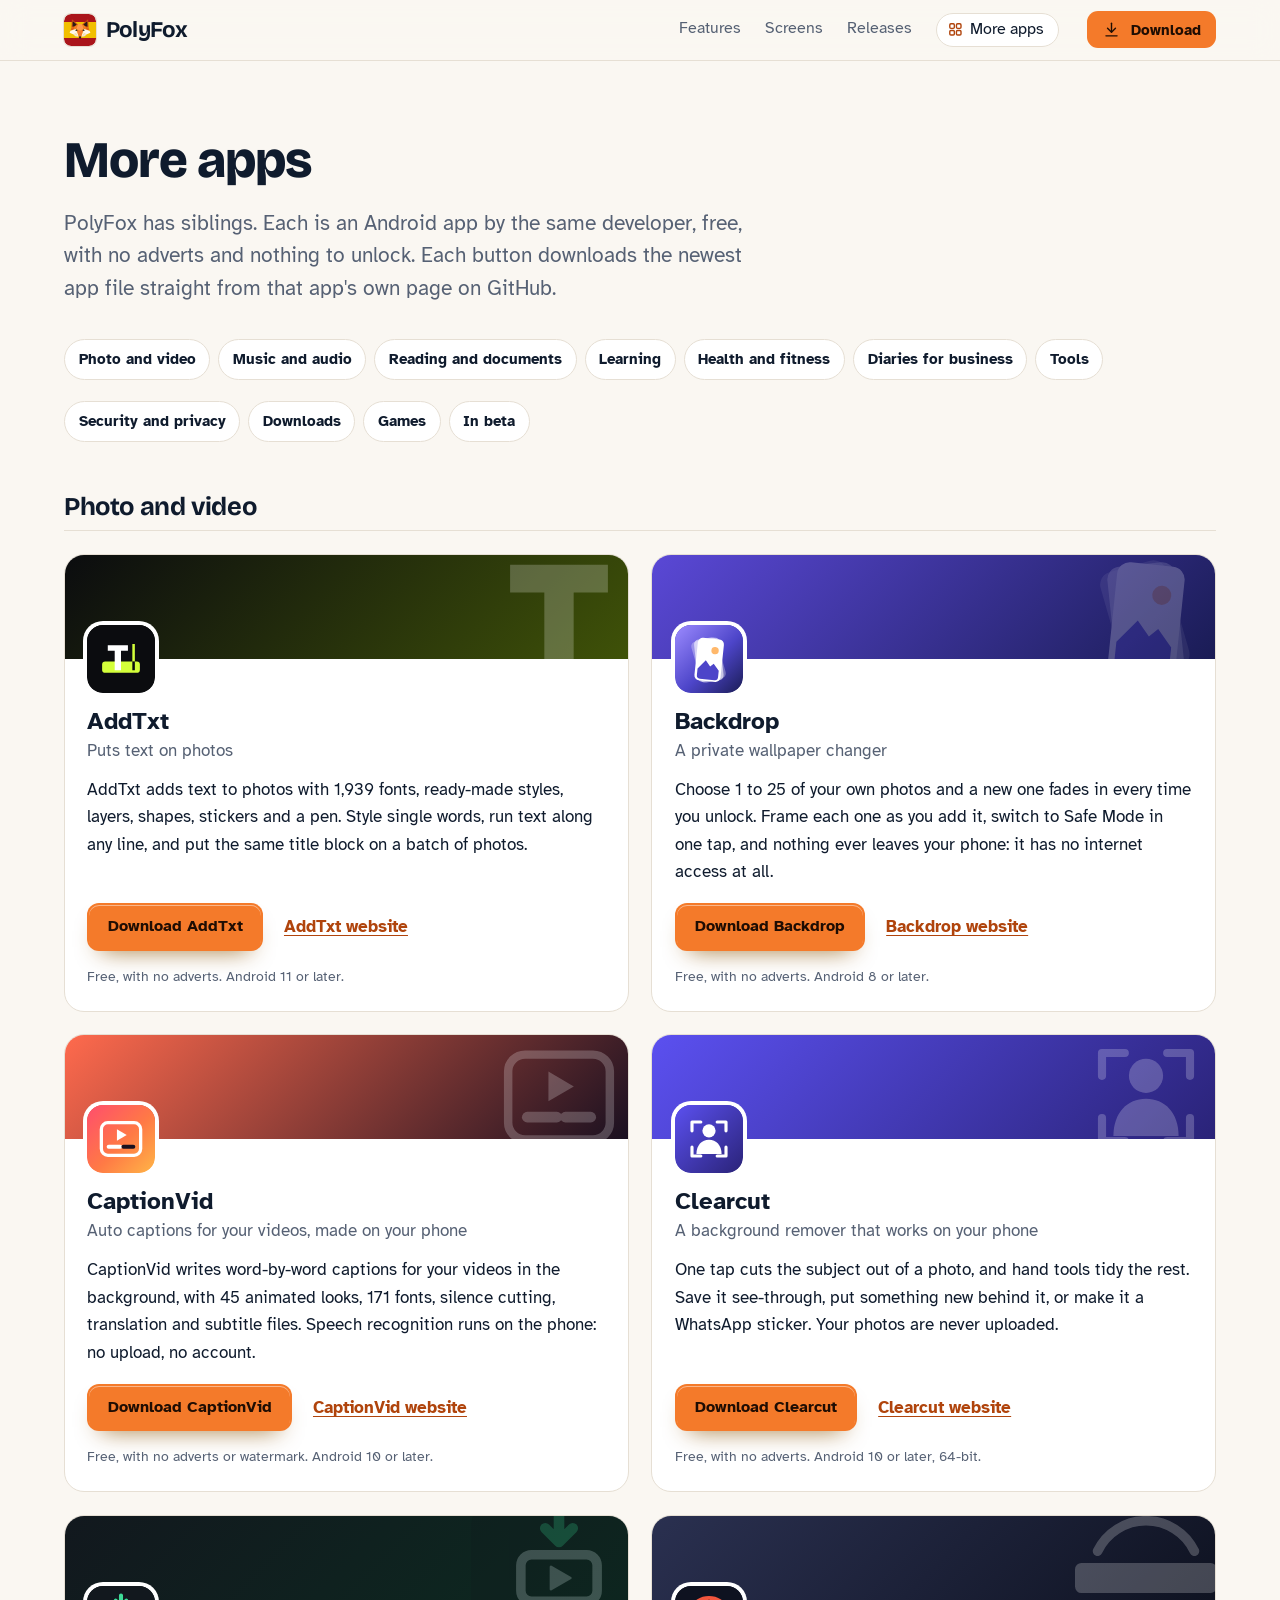
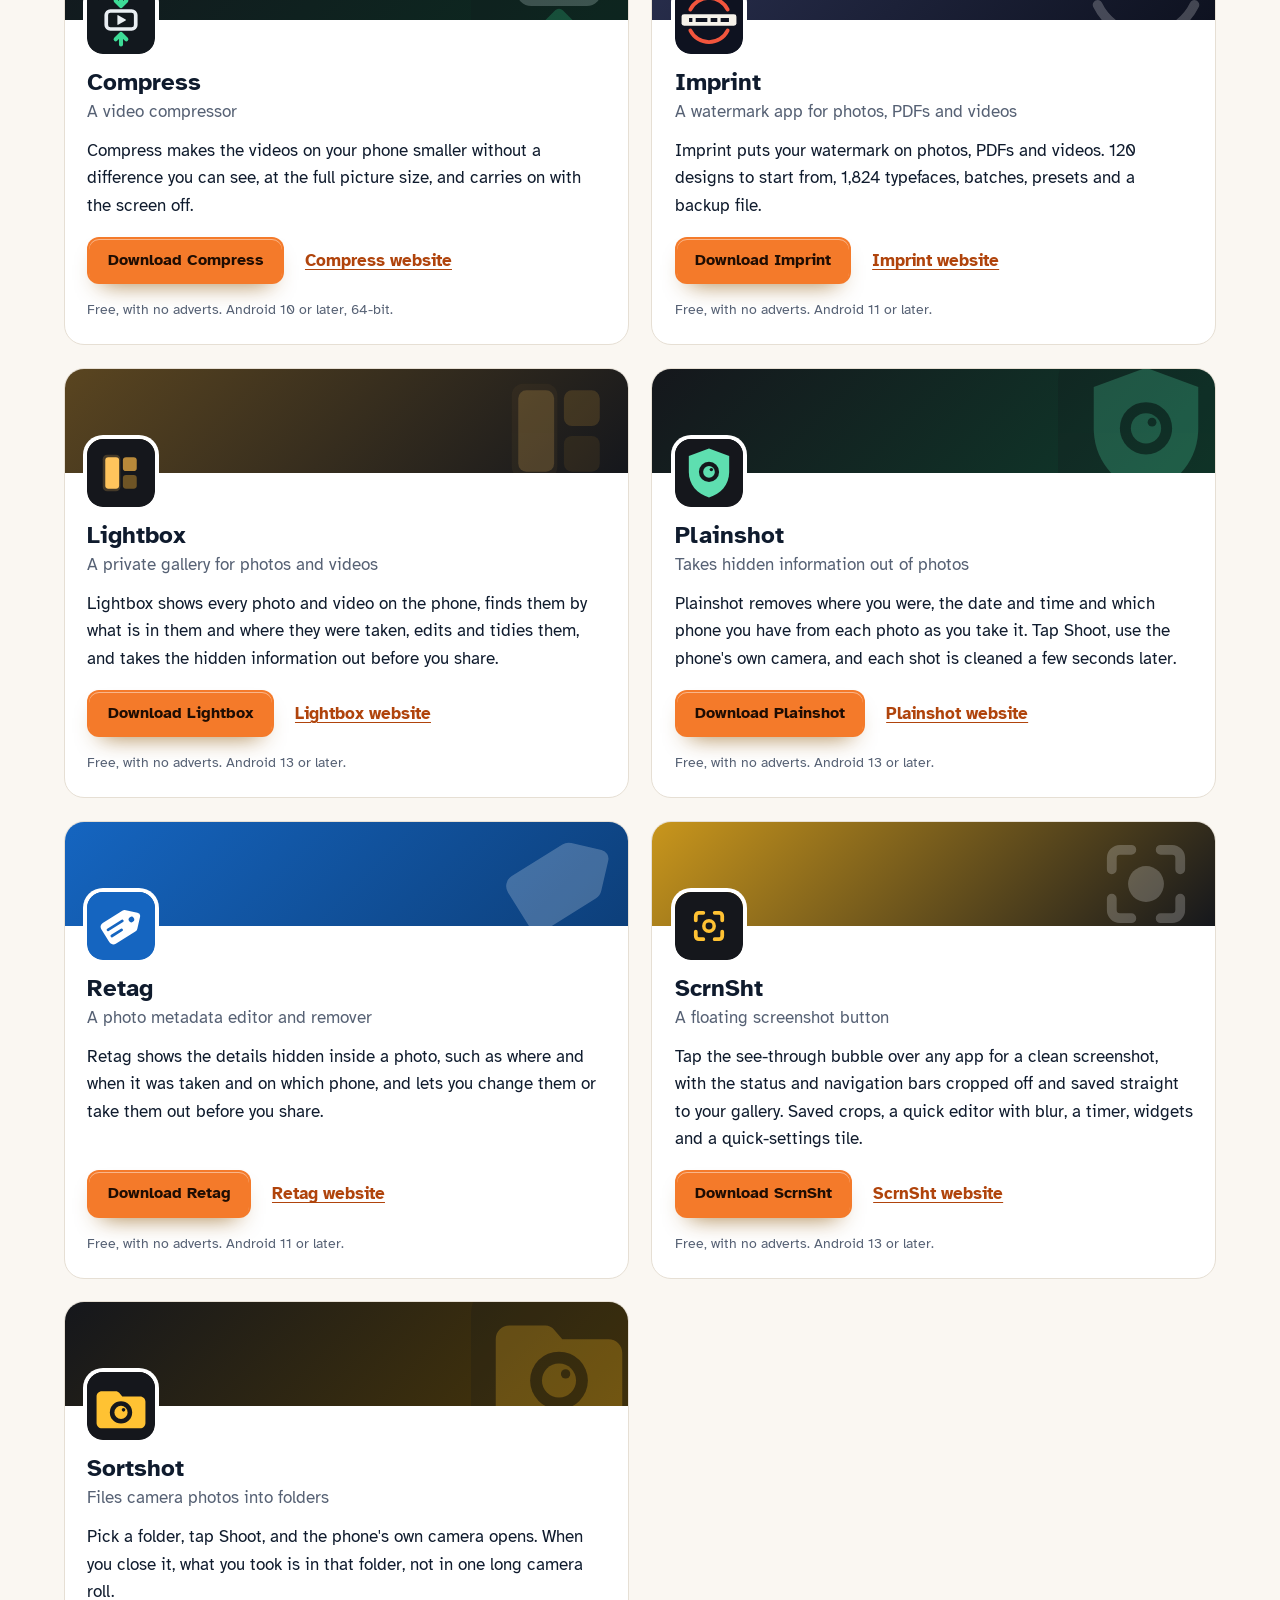
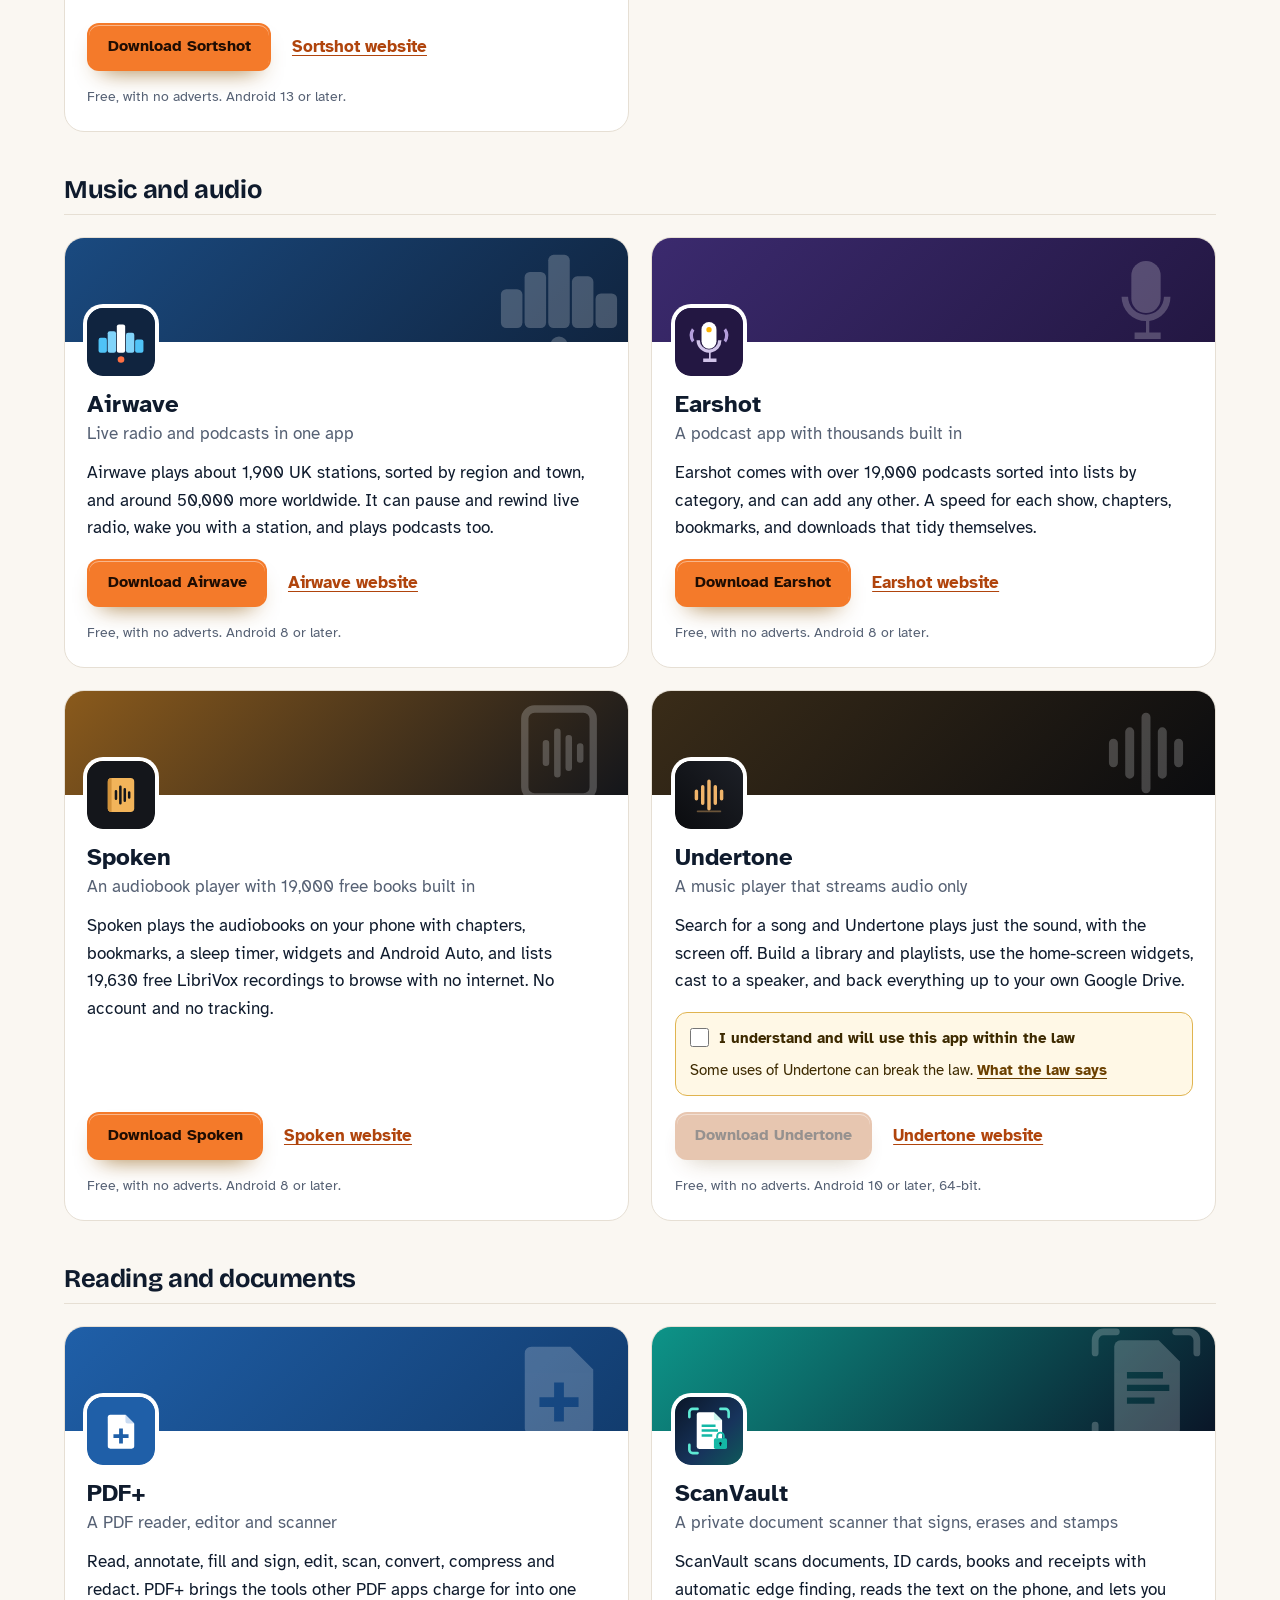
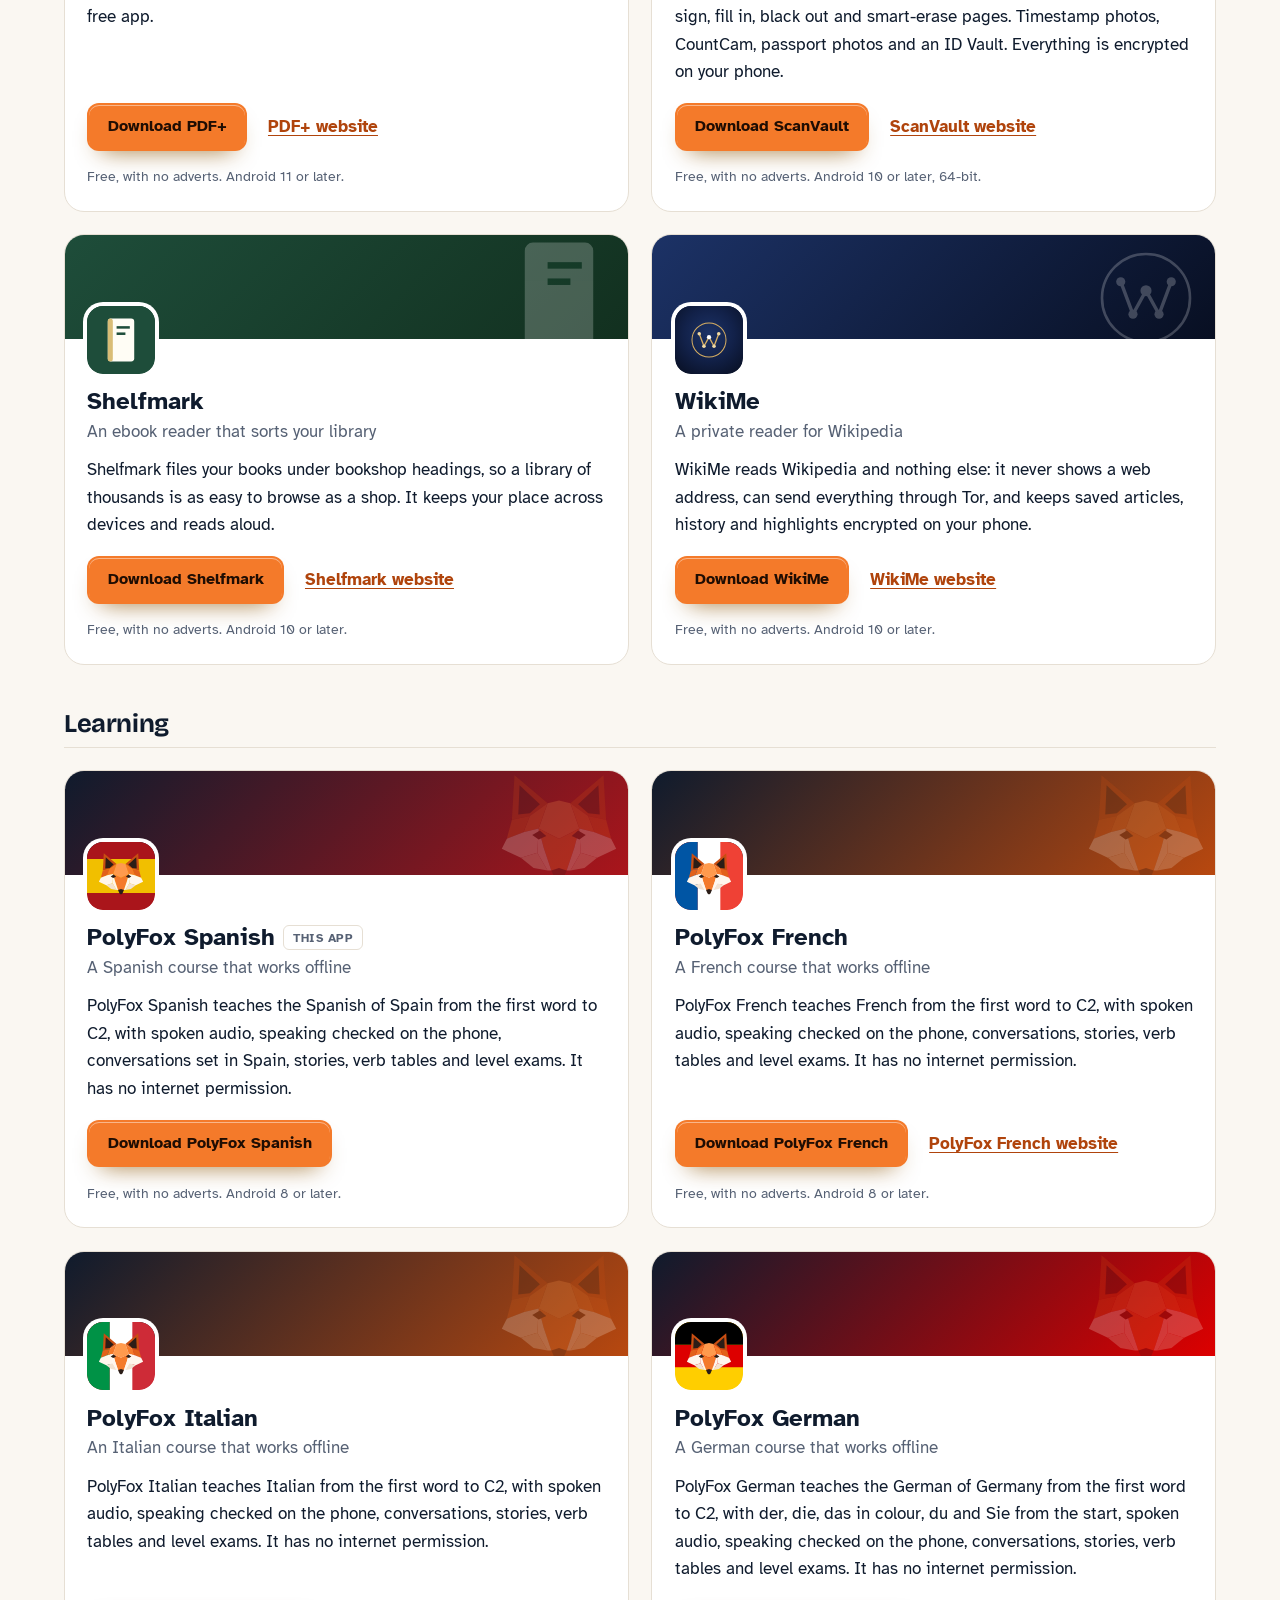
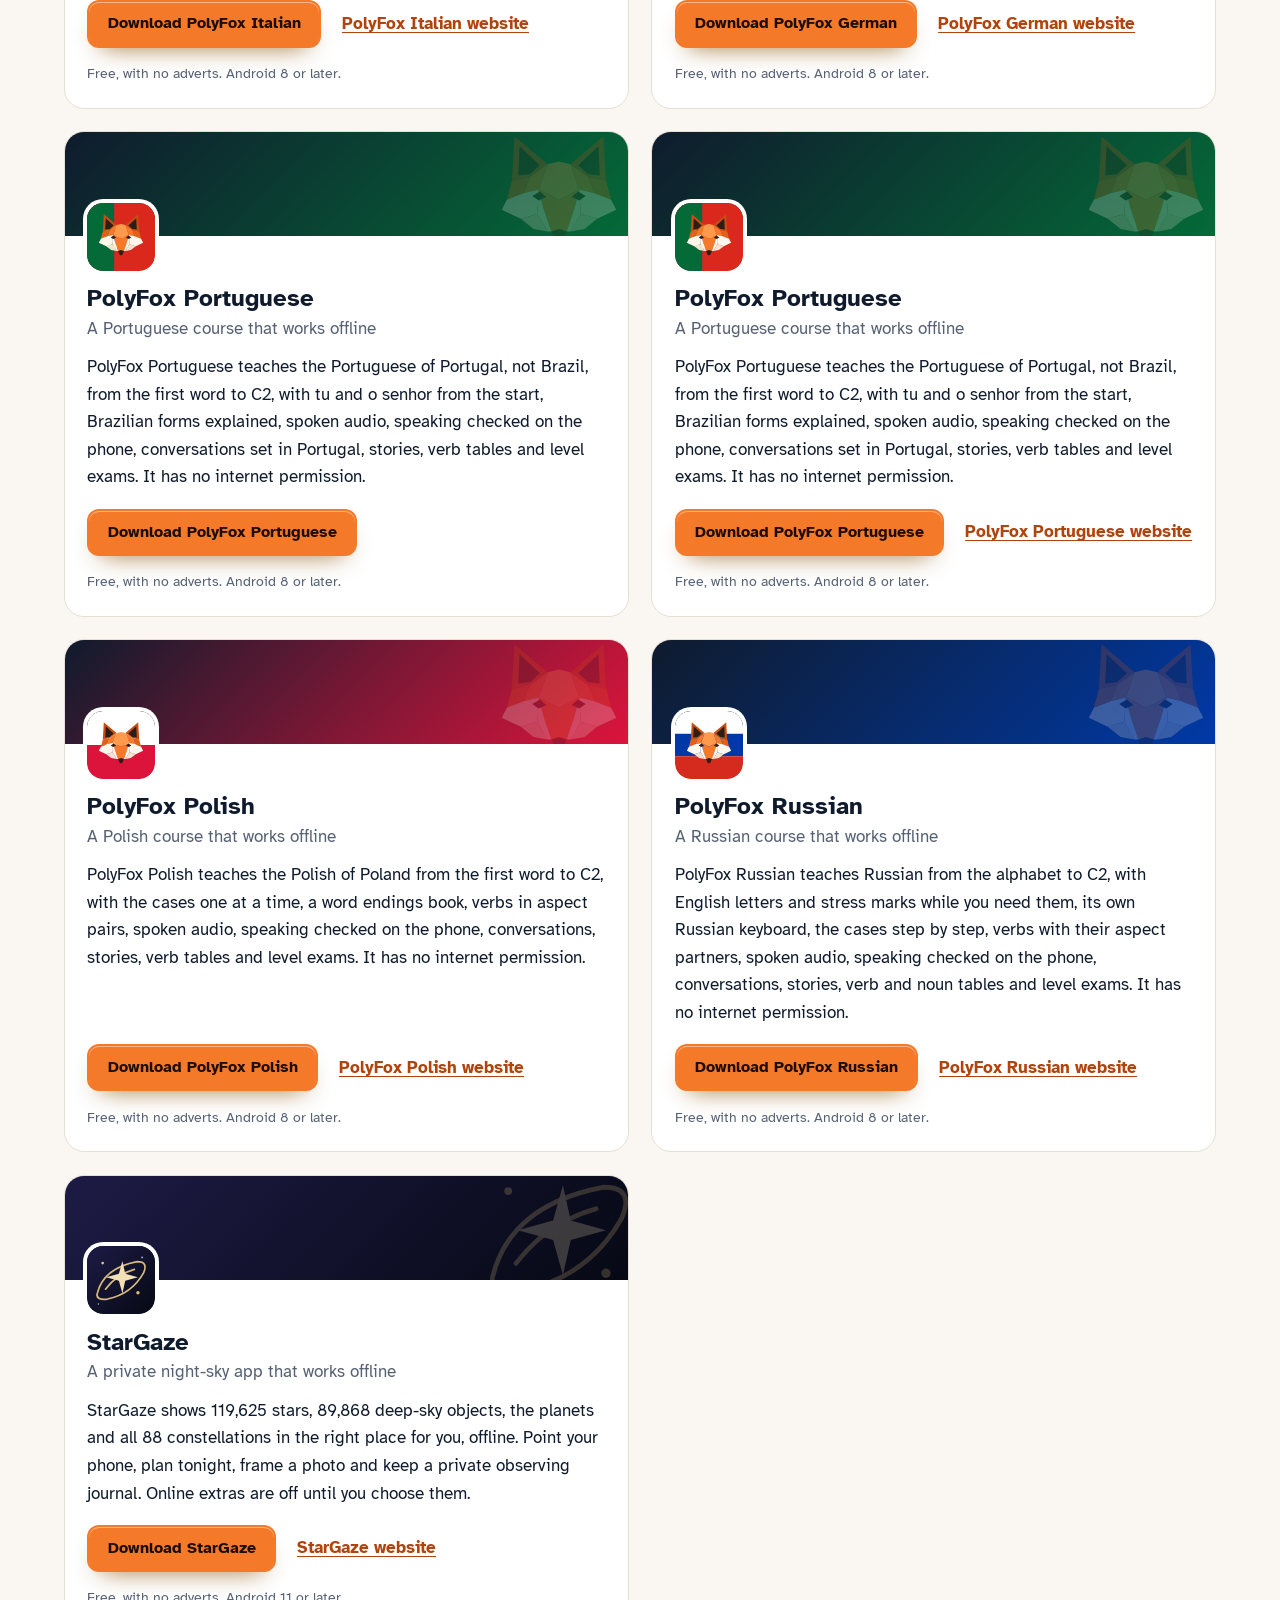
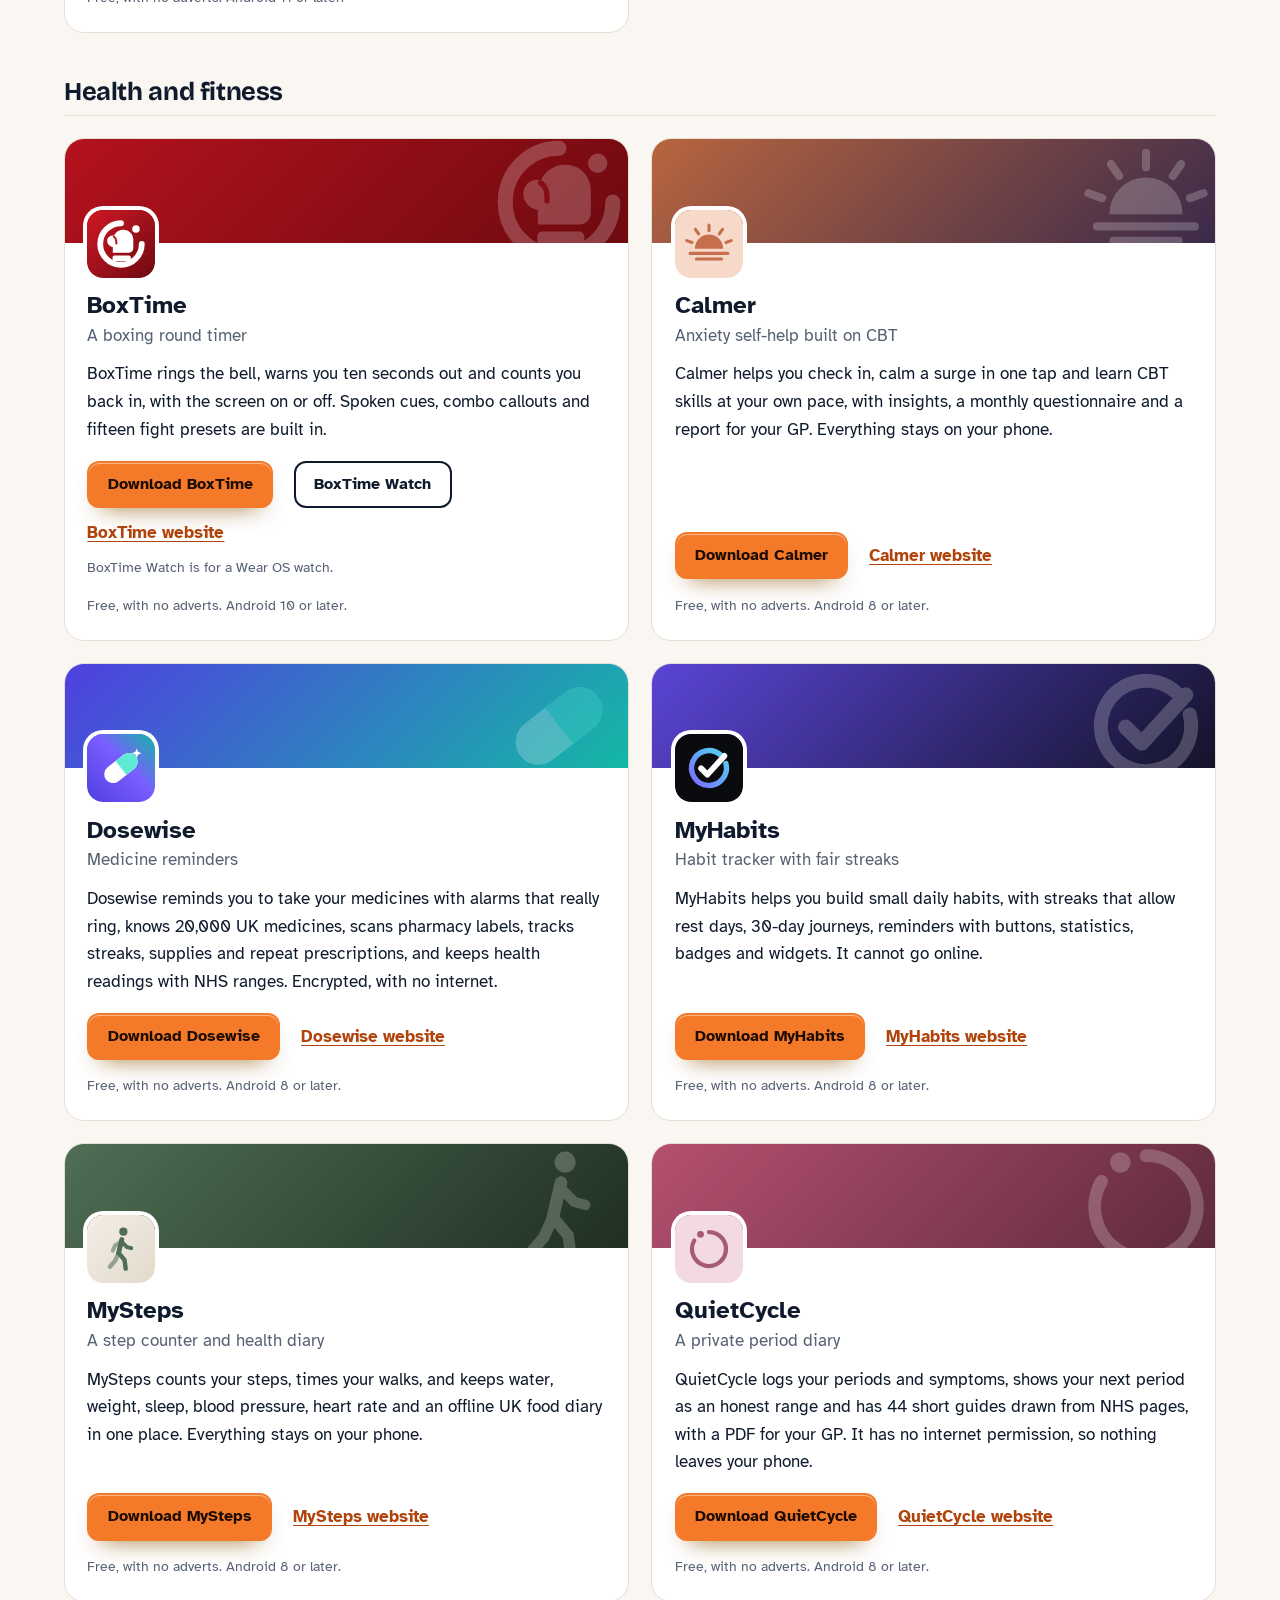
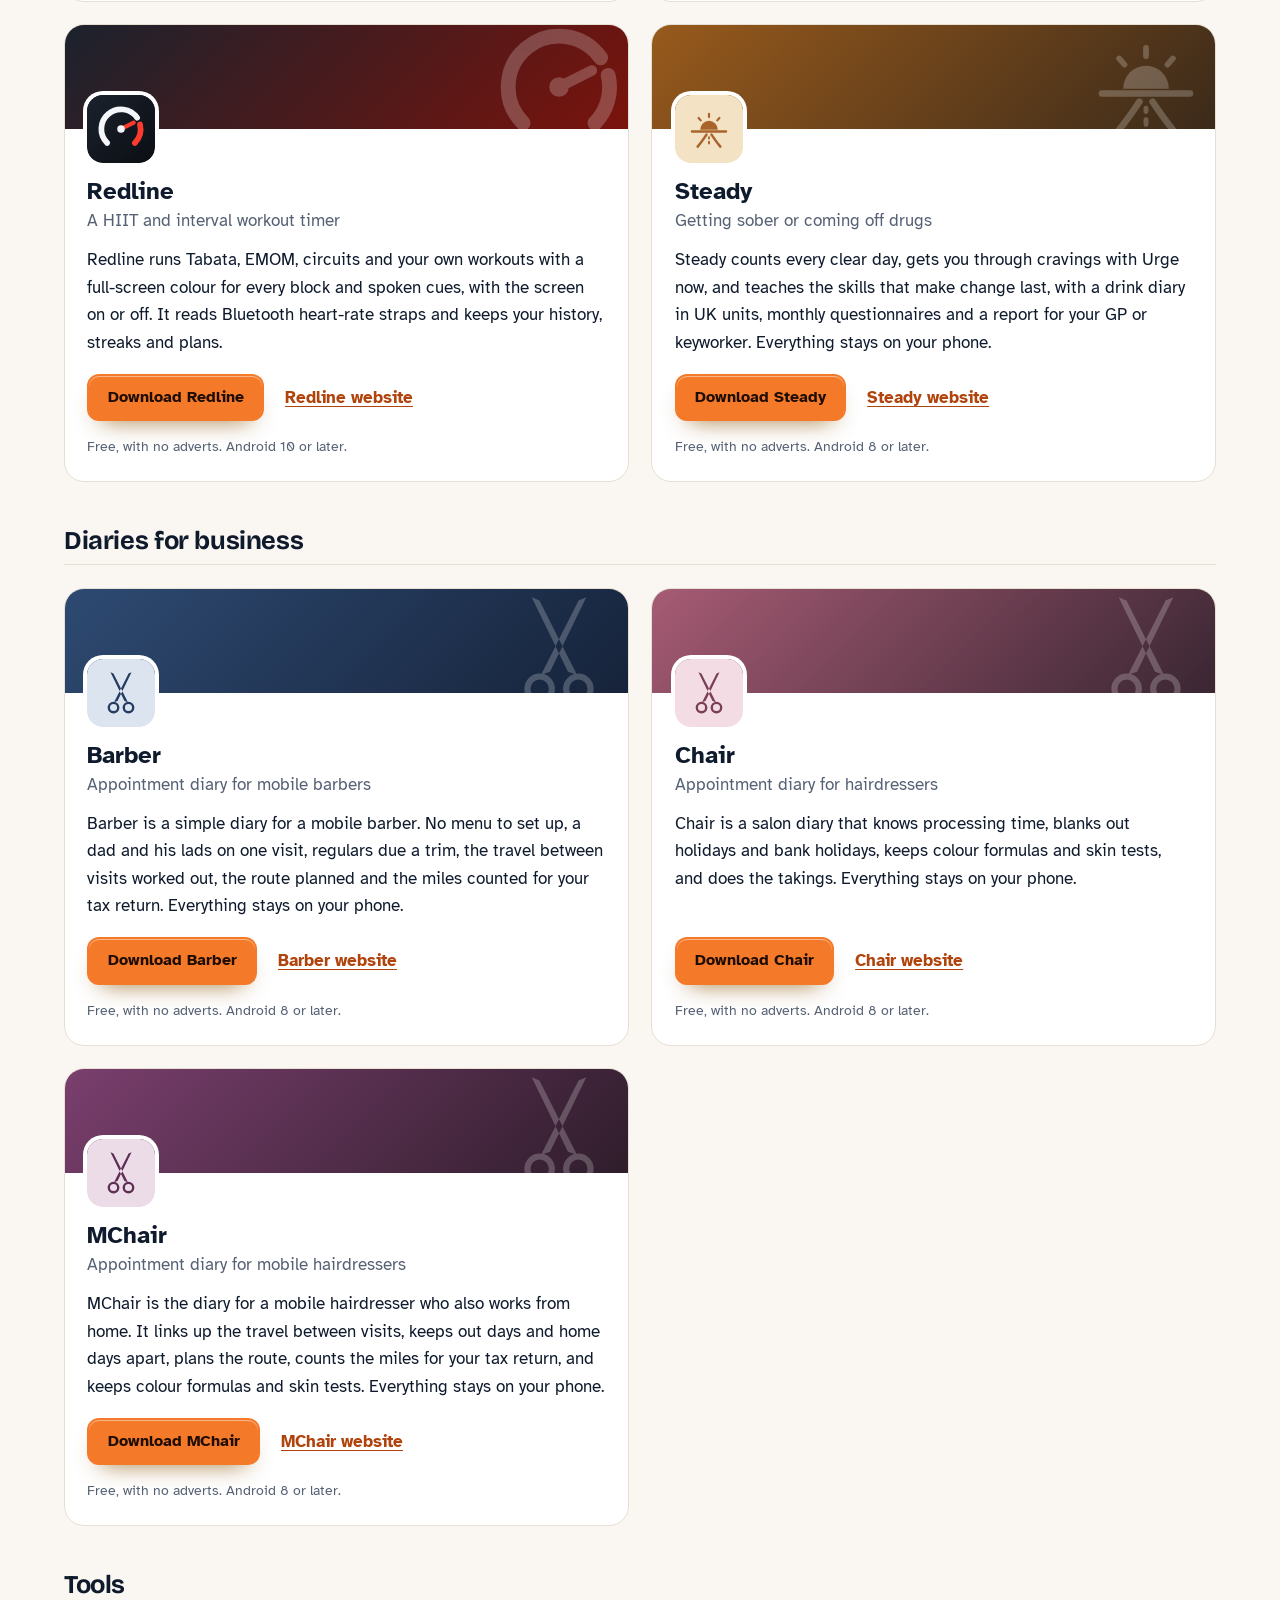
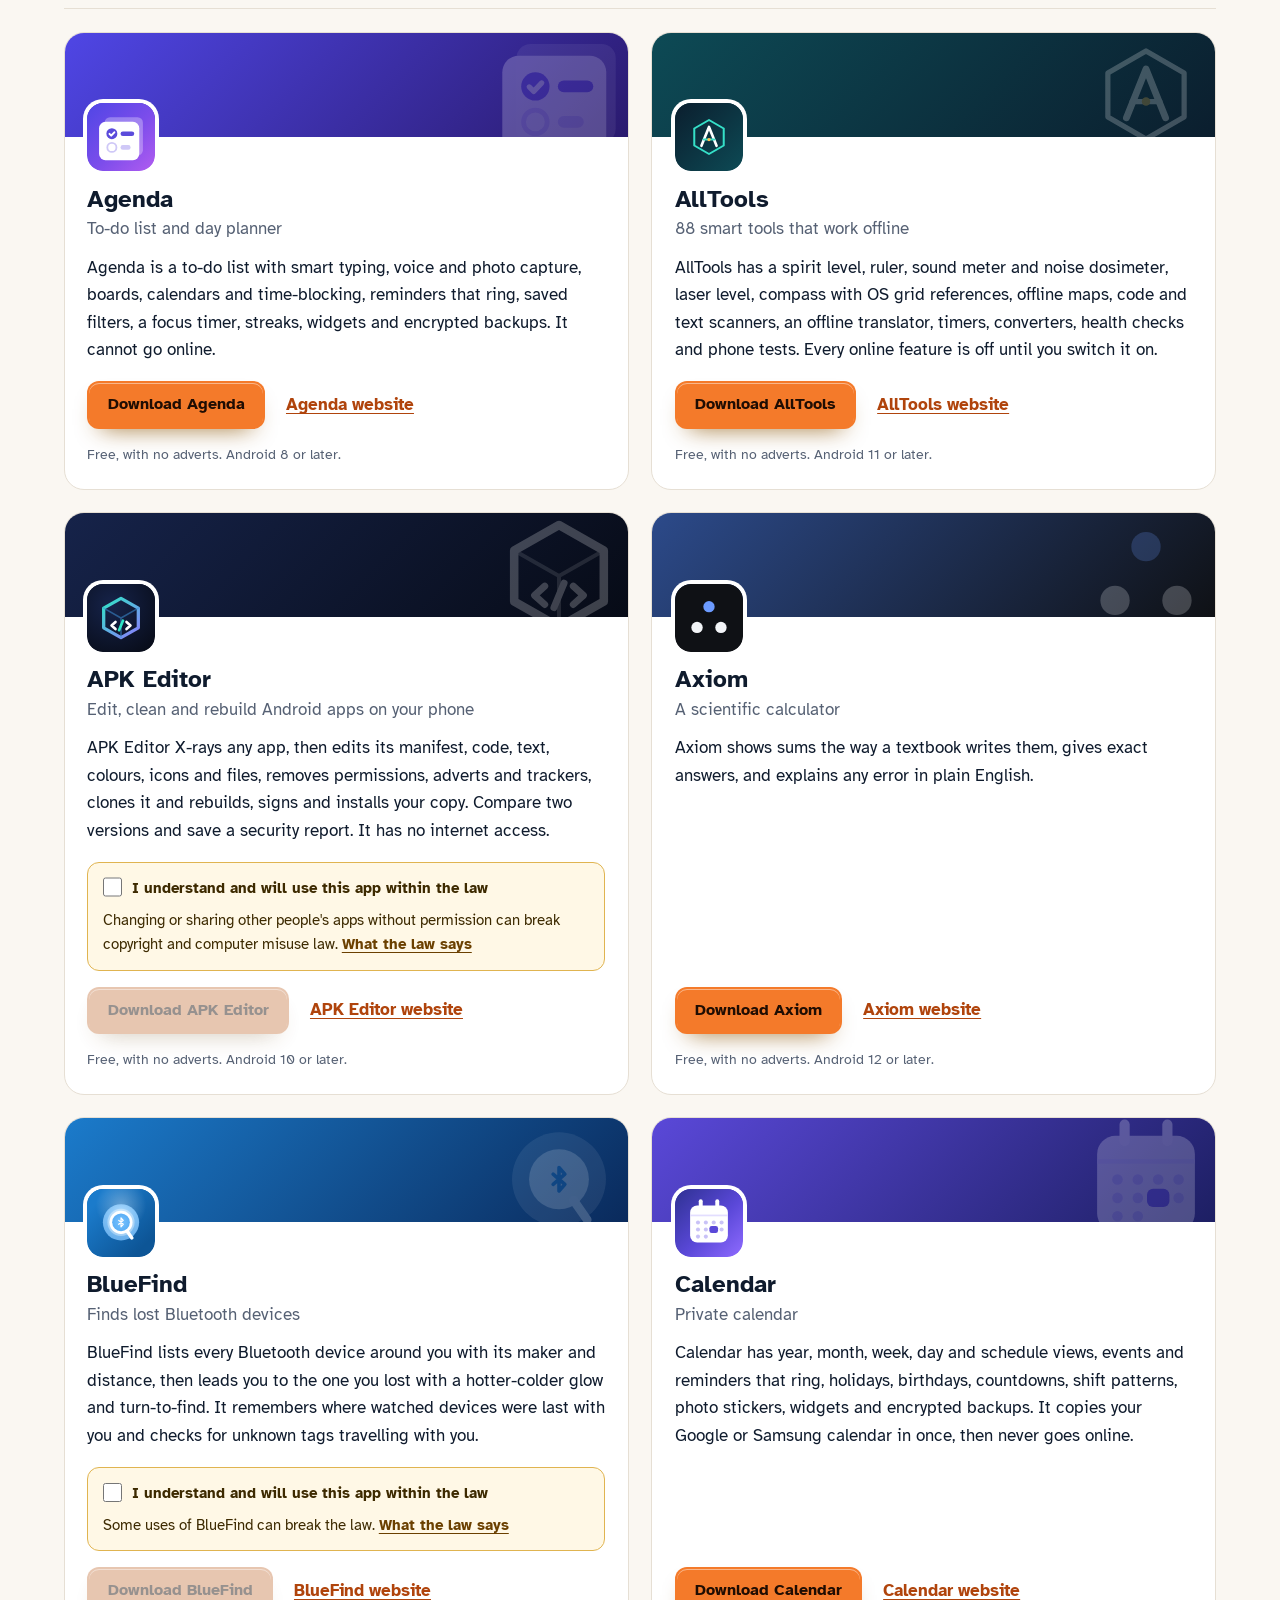
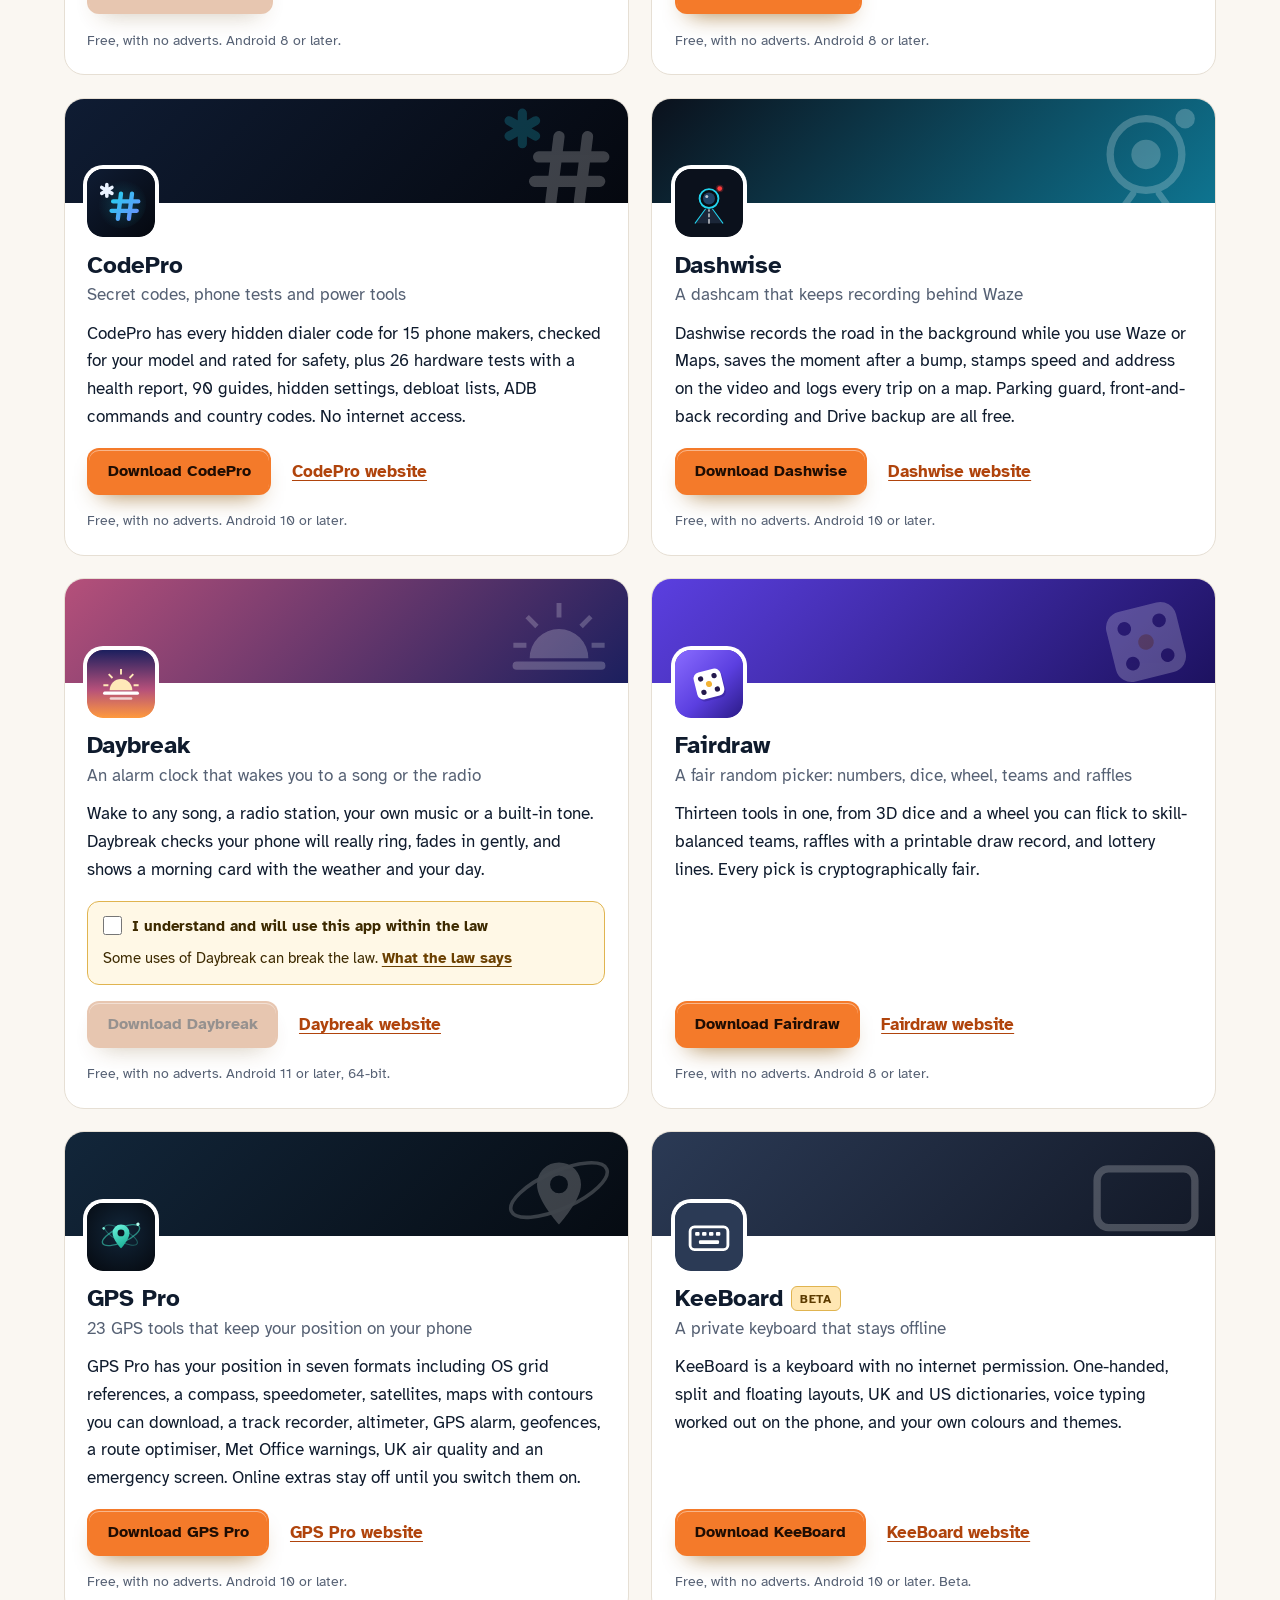
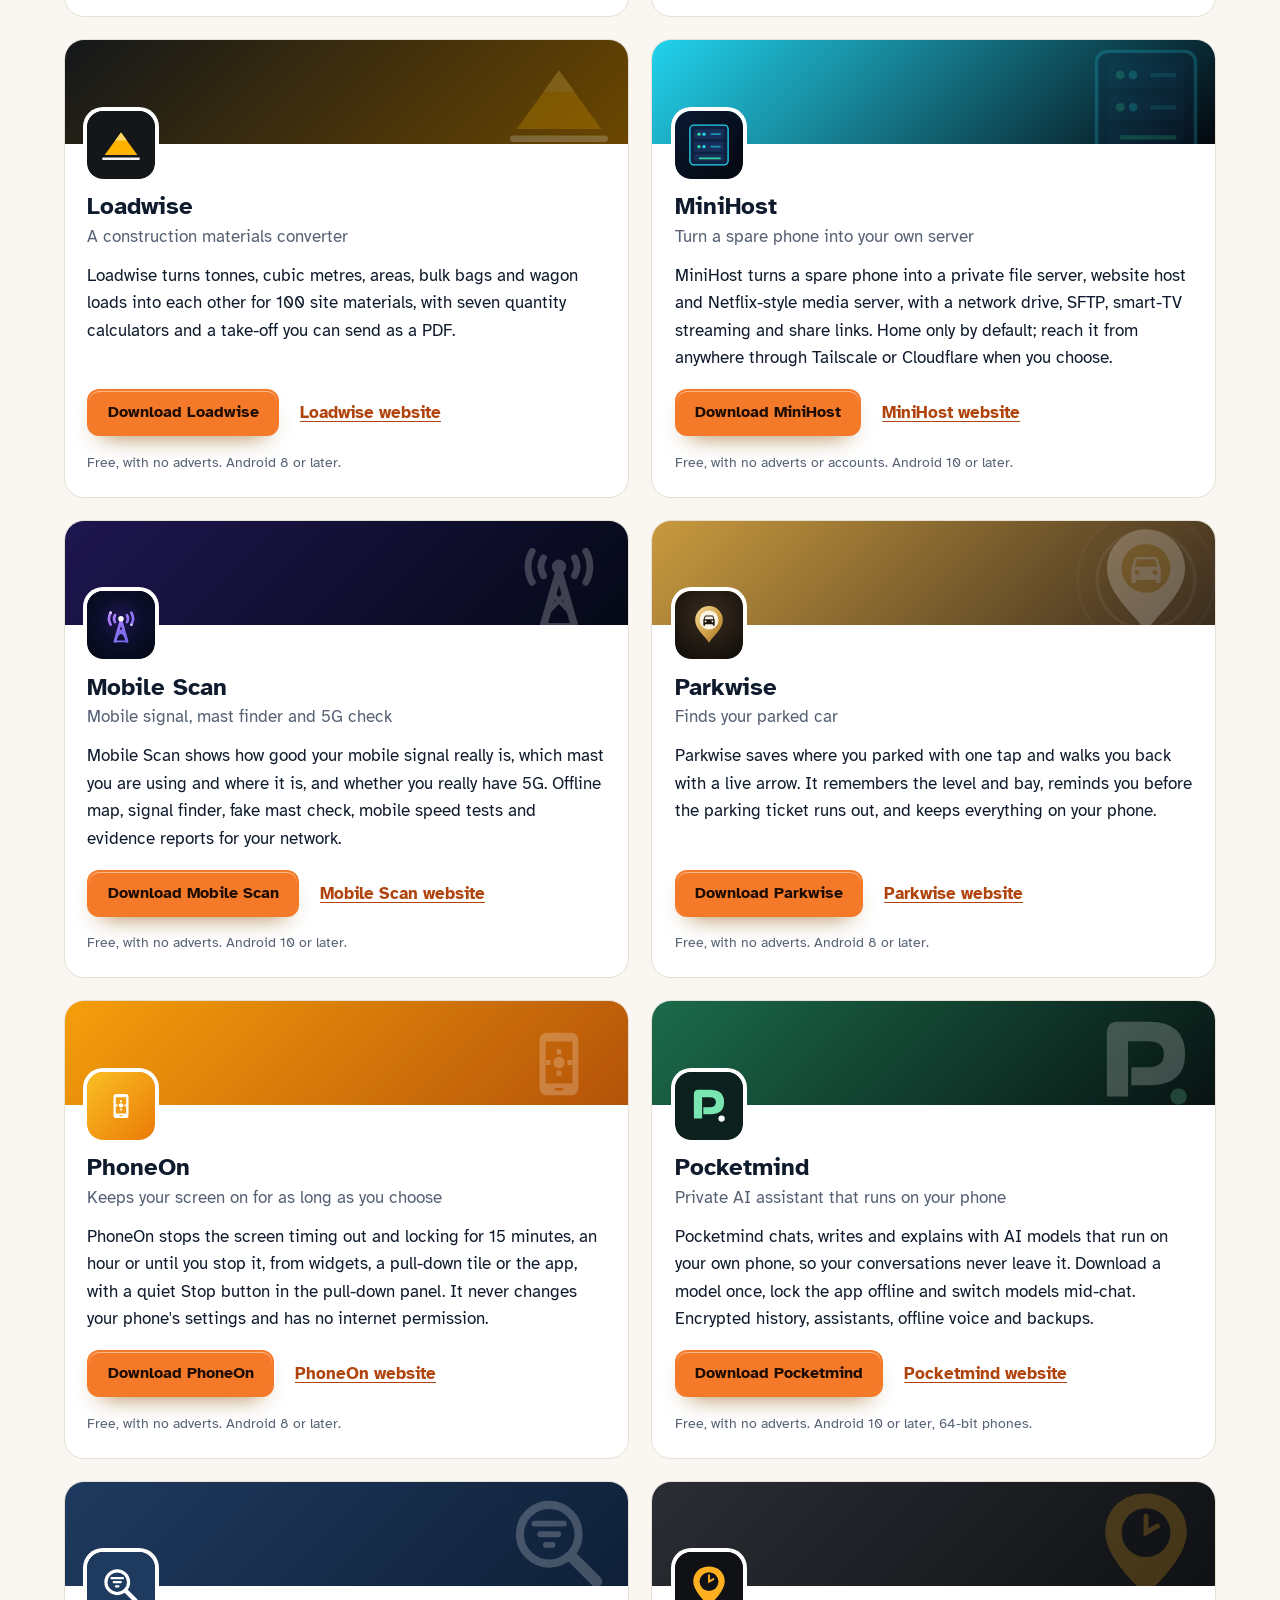
==== commit 9d392c46: "More apps: add PolyFox Portuguese" ====
--- a/more-apps.html
+++ b/more-apps.html
@@ -4,7 +4,7 @@
 <meta charset="utf-8">
 <meta name="viewport" content="width=device-width, initial-scale=1">
 <title>More apps by the maker of PolyFox Spanish</title>
-<meta name="description" content="All 95 free Android apps from the maker of PolyFox Spanish, in one list by category, each with its download and a link to its website.">
+<meta name="description" content="All 96 free Android apps from the maker of PolyFox Spanish, in one list by category, each with its download and a link to its website.">
 <meta name="author" content="Jonathan Jackson">
 <link rel="canonical" href="https://customgpter.github.io/polyfox-spanish/more-apps.html">
 <meta name="theme-color" content="#faf7f2" media="(prefers-color-scheme: light)">
@@ -12,7 +12,7 @@
 <meta property="og:type" content="website">
 <meta property="og:site_name" content="PolyFox Spanish">
 <meta property="og:title" content="More apps by the maker of PolyFox Spanish">
-<meta property="og:description" content="All 95 free Android apps from the maker of PolyFox Spanish, in one list by category, each with its download and a link to its website.">
+<meta property="og:description" content="All 96 free Android apps from the maker of PolyFox Spanish, in one list by category, each with its download and a link to its website.">
 <meta property="og:url" content="https://customgpter.github.io/polyfox-spanish/more-apps.html">
 <meta property="og:image" content="https://customgpter.github.io/polyfox-spanish/assets/og.png">
 <meta property="og:image:width" content="1200">
@@ -68,7 +68,7 @@
 <li class="mapp" style="--b:#1e4d3a;--b2:#12301f"><div class="mapp-cover" aria-hidden="true"><svg viewBox="0 0 108 108"><rect x="33" y="20" width="42" height="68" rx="5" fill="#fff"/><rect x="47" y="32" width="21" height="4" fill="#1e4d3a"/><rect x="47" y="42" width="14" height="4" fill="#1e4d3a"/></svg></div><div class="mapp-body"><svg class="mapp-icon" viewBox="0 0 108 108" aria-hidden="true"><rect width="108" height="108" rx="24" fill="#1e4d3a"/><rect x="33" y="20" width="42" height="68" rx="5" fill="#fffdf5"/><rect x="33" y="20" width="8" height="68" rx="4" fill="#d9bd76"/><rect x="47" y="32" width="21" height="4" fill="#1e4d3a"/><rect x="47" y="42" width="14" height="4" fill="#1e4d3a"/></svg><h3>Shelfmark</h3><p class="mapp-kind">An ebook reader that sorts your library</p><p class="mapp-say">Shelfmark files your books under bookshop headings, so a library of thousands is as easy to browse as a shop. It keeps your place across devices and reads aloud.</p><p class="mapp-go"><a class="button" href="https://github.com/CustomGPTer/shelfmark/releases/latest/download/Shelfmark.apk">Download Shelfmark</a><a class="mapp-site" href="https://customgpter.github.io/shelfmark/">Shelfmark website</a></p><p class="mapp-needs">Free, with no adverts. Android 10 or later.</p></div></li><li class="mapp" style="--b:#1c3266;--b2:#080f22"><div class="mapp-cover" aria-hidden="true"><svg viewBox="0 0 108 108"><circle cx="54" cy="54" r="27" fill="none" stroke="#fff" stroke-width="1.6"/><path d="M38.5,44 L46,64 L54,49.5 L62,64 L69.5,44" fill="none" stroke="#fff" stroke-width="2.1" stroke-linejoin="round" stroke-linecap="round"/><circle cx="38.5" cy="44" r="2.8" fill="#fff"/><circle cx="46" cy="64" r="2.8" fill="#fff"/><circle cx="54" cy="49.5" r="3.4" fill="#fff"/><circle cx="62" cy="64" r="2.8" fill="#fff"/><circle cx="69.5" cy="44" r="2.8" fill="#fff"/></svg></div><div class="mapp-body"><svg class="mapp-icon" viewBox="0 0 108 108" aria-hidden="true"><defs><radialGradient id="i-wikime-wmbg" cx="0.5" cy="0.41" r="0.75"><stop offset="0" stop-color="#1c3266"/><stop offset="0.5" stop-color="#122149"/><stop offset="1" stop-color="#080f22"/></radialGradient></defs><rect width="108" height="108" rx="24" fill="url(#i-wikime-wmbg)"/><circle cx="54" cy="54" r="27" fill="none" stroke="#D6AE62" stroke-width="1.6"/><path d="M38.5,44 L46,64 L54,49.5 L62,64 L69.5,44" fill="none" stroke="#D6AE62" stroke-width="2.1" stroke-linejoin="round" stroke-linecap="round"/><circle cx="38.5" cy="44" r="2.8" fill="#F1D9A2"/><circle cx="46" cy="64" r="2.8" fill="#F1D9A2"/><circle cx="54" cy="49.5" r="3.4" fill="#fff"/><circle cx="62" cy="64" r="2.8" fill="#F1D9A2"/><circle cx="69.5" cy="44" r="2.8" fill="#F1D9A2"/></svg><h3>WikiMe</h3><p class="mapp-kind">A private reader for Wikipedia</p><p class="mapp-say">WikiMe reads Wikipedia and nothing else: it never shows a web address, can send everything through Tor, and keeps saved articles, history and highlights encrypted on your phone.</p><p class="mapp-go"><a class="button" href="https://github.com/CustomGPTer/wikime/releases/latest/download/WikiMe.apk">Download WikiMe</a><a class="mapp-site" href="https://customgpter.github.io/wikime/">WikiMe website</a></p><p class="mapp-needs">Free, with no adverts. Android 10 or later.</p></div></li></ul></div>
 <div class="mapps-group" role="group" aria-labelledby="apps-learning"><h2 class="mapps-cat" id="apps-learning">Learning</h2>
 <ul class="mapps"><li class="mapp" style="--b:#0f1b2d;--b2:#aa151b"><div class="mapp-cover" aria-hidden="true"><svg viewBox="0 0 108 108"><polygon fill="#C94E12" points="26.7,17.9 47.0,35.1 36.1,42.9 25.1,45.2"/><polygon fill="#C94E12" points="82.9,45.2 71.9,42.9 61.0,35.1 81.3,17.9"/><polygon fill="#2B1D17" points="29.8,24.1 42.3,35.8 36.1,41.3 29.0,42.1"/><polygon fill="#2B1D17" points="79.0,42.1 71.9,41.3 65.7,35.8 78.2,24.1"/><polygon fill="#FF9A4D" points="54.0,33.5 47.0,35.1 41.5,50.7 54.0,56.9"/><polygon fill="#FF9A4D" points="54.0,56.9 66.5,50.7 61.0,35.1 54.0,33.5"/><polygon fill="#F47A2A" points="47.0,35.1 36.1,42.9 32.2,53.0 41.5,50.7"/><polygon fill="#F47A2A" points="66.5,50.7 75.8,53.0 71.9,42.9 61.0,35.1"/><polygon fill="#E2611A" points="36.1,42.9 25.1,45.2 22.0,56.9 32.2,53.0"/><polygon fill="#E2611A" points="75.8,53.0 86.0,56.9 82.9,45.2 71.9,42.9"/><polygon fill="#FFF6EC" points="32.2,53.0 22.0,56.9 18.9,63.1 30.6,68.6 40.7,65.5 41.5,50.7"/><polygon fill="#FFF6EC" points="66.5,50.7 67.3,65.5 77.4,68.6 89.1,63.1 86.0,56.9 75.8,53.0"/><polygon fill="#F3E3D2" points="30.6,68.6 40.7,65.5 47.0,76.4 38.4,74.8"/><polygon fill="#F3E3D2" points="69.6,74.8 61.0,76.4 67.3,65.5 77.4,68.6"/><polygon fill="#F47A2A" points="41.5,50.7 54.0,56.9 54.0,78.0 49.3,76.4 44.6,62.4"/><polygon fill="#F47A2A" points="63.4,62.4 58.7,76.4 54.0,78.0 54.0,56.9 66.5,50.7"/><polygon fill="#FFF6EC" points="41.5,50.7 44.6,62.4 49.3,76.4 47.0,76.4 40.7,65.5"/><polygon fill="#FFF6EC" points="67.3,65.5 61.0,76.4 58.7,76.4 63.4,62.4 66.5,50.7"/><polygon fill="#2B1D17" points="49.3,76.4 54.0,74.8 58.7,76.4 56.3,81.9 54.0,83.4 51.7,81.9"/><polygon fill="#2B1D17" points="37.6,54.6 42.3,51.8 46.2,55.3 41.5,57.3"/><polygon fill="#2B1D17" points="66.5,57.3 61.8,55.3 65.7,51.8 70.4,54.6"/></svg></div><div class="mapp-body"><svg class="mapp-icon" viewBox="0 0 108 108" aria-hidden="true"><rect width="108" height="108" rx="24" fill="#AA151B"/><path fill="#F1BF00" d="M0 27H108V81H0Z"/><polygon fill="#C94E12" points="26.7,17.9 47.0,35.1 36.1,42.9 25.1,45.2"/><polygon fill="#C94E12" points="82.9,45.2 71.9,42.9 61.0,35.1 81.3,17.9"/><polygon fill="#2B1D17" points="29.8,24.1 42.3,35.8 36.1,41.3 29.0,42.1"/><polygon fill="#2B1D17" points="79.0,42.1 71.9,41.3 65.7,35.8 78.2,24.1"/><polygon fill="#FF9A4D" points="54.0,33.5 47.0,35.1 41.5,50.7 54.0,56.9"/><polygon fill="#FF9A4D" points="54.0,56.9 66.5,50.7 61.0,35.1 54.0,33.5"/><polygon fill="#F47A2A" points="47.0,35.1 36.1,42.9 32.2,53.0 41.5,50.7"/><polygon fill="#F47A2A" points="66.5,50.7 75.8,53.0 71.9,42.9 61.0,35.1"/><polygon fill="#E2611A" points="36.1,42.9 25.1,45.2 22.0,56.9 32.2,53.0"/><polygon fill="#E2611A" points="75.8,53.0 86.0,56.9 82.9,45.2 71.9,42.9"/><polygon fill="#FFF6EC" points="32.2,53.0 22.0,56.9 18.9,63.1 30.6,68.6 40.7,65.5 41.5,50.7"/><polygon fill="#FFF6EC" points="66.5,50.7 67.3,65.5 77.4,68.6 89.1,63.1 86.0,56.9 75.8,53.0"/><polygon fill="#F3E3D2" points="30.6,68.6 40.7,65.5 47.0,76.4 38.4,74.8"/><polygon fill="#F3E3D2" points="69.6,74.8 61.0,76.4 67.3,65.5 77.4,68.6"/><polygon fill="#F47A2A" points="41.5,50.7 54.0,56.9 54.0,78.0 49.3,76.4 44.6,62.4"/><polygon fill="#F47A2A" points="63.4,62.4 58.7,76.4 54.0,78.0 54.0,56.9 66.5,50.7"/><polygon fill="#FFF6EC" points="41.5,50.7 44.6,62.4 49.3,76.4 47.0,76.4 40.7,65.5"/><polygon fill="#FFF6EC" points="67.3,65.5 61.0,76.4 58.7,76.4 63.4,62.4 66.5,50.7"/><polygon fill="#2B1D17" points="49.3,76.4 54.0,74.8 58.7,76.4 56.3,81.9 54.0,83.4 51.7,81.9"/><polygon fill="#2B1D17" points="37.6,54.6 42.3,51.8 46.2,55.3 41.5,57.3"/><polygon fill="#2B1D17" points="66.5,57.3 61.8,55.3 65.7,51.8 70.4,54.6"/></svg><h3>PolyFox Spanish<span class="mapp-badge here">This app</span></h3><p class="mapp-kind">A Spanish course that works offline</p><p class="mapp-say">PolyFox Spanish teaches the Spanish of Spain from the first word to C2, with spoken audio, speaking checked on the phone, conversations set in Spain, stories, verb tables and level exams. It has no internet permission.</p><p class="mapp-go"><a class="button" href="https://github.com/CustomGPTer/polyfox-spanish/releases/latest/download/PolyFox.apk">Download PolyFox Spanish</a></p><p class="mapp-needs">Free, with no adverts. Android 8 or later.</p></div></li><li class="mapp" style="--b:#0f1b2d;--b2:#b8480f"><div class="mapp-cover" aria-hidden="true"><svg viewBox="0 0 108 108"><polygon fill="#C94E12" points="26.7,17.9 47.0,35.1 36.1,42.9 25.1,45.2"/><polygon fill="#C94E12" points="82.9,45.2 71.9,42.9 61.0,35.1 81.3,17.9"/><polygon fill="#2B1D17" points="29.8,24.1 42.3,35.8 36.1,41.3 29.0,42.1"/><polygon fill="#2B1D17" points="79.0,42.1 71.9,41.3 65.7,35.8 78.2,24.1"/><polygon fill="#FF9A4D" points="54.0,33.5 47.0,35.1 41.5,50.7 54.0,56.9"/><polygon fill="#FF9A4D" points="54.0,56.9 66.5,50.7 61.0,35.1 54.0,33.5"/><polygon fill="#F47A2A" points="47.0,35.1 36.1,42.9 32.2,53.0 41.5,50.7"/><polygon fill="#F47A2A" points="66.5,50.7 75.8,53.0 71.9,42.9 61.0,35.1"/><polygon fill="#E2611A" points="36.1,42.9 25.1,45.2 22.0,56.9 32.2,53.0"/><polygon fill="#E2611A" points="75.8,53.0 86.0,56.9 82.9,45.2 71.9,42.9"/><polygon fill="#FFF6EC" points="32.2,53.0 22.0,56.9 18.9,63.1 30.6,68.6 40.7,65.5 41.5,50.7"/><polygon fill="#FFF6EC" points="66.5,50.7 67.3,65.5 77.4,68.6 89.1,63.1 86.0,56.9 75.8,53.0"/><polygon fill="#F3E3D2" points="30.6,68.6 40.7,65.5 47.0,76.4 38.4,74.8"/><polygon fill="#F3E3D2" points="69.6,74.8 61.0,76.4 67.3,65.5 77.4,68.6"/><polygon fill="#F47A2A" points="41.5,50.7 54.0,56.9 54.0,78.0 49.3,76.4 44.6,62.4"/><polygon fill="#F47A2A" points="63.4,62.4 58.7,76.4 54.0,78.0 54.0,56.9 66.5,50.7"/><polygon fill="#FFF6EC" points="41.5,50.7 44.6,62.4 49.3,76.4 47.0,76.4 40.7,65.5"/><polygon fill="#FFF6EC" points="67.3,65.5 61.0,76.4 58.7,76.4 63.4,62.4 66.5,50.7"/><polygon fill="#2B1D17" points="49.3,76.4 54.0,74.8 58.7,76.4 56.3,81.9 54.0,83.4 51.7,81.9"/><polygon fill="#2B1D17" points="37.6,54.6 42.3,51.8 46.2,55.3 41.5,57.3"/><polygon fill="#2B1D17" points="66.5,57.3 61.8,55.3 65.7,51.8 70.4,54.6"/></svg></div><div class="mapp-body"><svg class="mapp-icon" viewBox="0 0 108 108" aria-hidden="true"><rect width="108" height="108" rx="24" fill="#EF4135"/><path fill="#FFFFFF" d="M36 0H72V108H36Z"/><path fill="#0055A4" d="M24 0H36V108H24A24 24 0 0 1 0 84V24A24 24 0 0 1 24 0Z"/><polygon fill="#C94E12" points="26.7,17.9 47.0,35.1 36.1,42.9 25.1,45.2"/><polygon fill="#C94E12" points="82.9,45.2 71.9,42.9 61.0,35.1 81.3,17.9"/><polygon fill="#2B1D17" points="29.8,24.1 42.3,35.8 36.1,41.3 29.0,42.1"/><polygon fill="#2B1D17" points="79.0,42.1 71.9,41.3 65.7,35.8 78.2,24.1"/><polygon fill="#FF9A4D" points="54.0,33.5 47.0,35.1 41.5,50.7 54.0,56.9"/><polygon fill="#FF9A4D" points="54.0,56.9 66.5,50.7 61.0,35.1 54.0,33.5"/><polygon fill="#F47A2A" points="47.0,35.1 36.1,42.9 32.2,53.0 41.5,50.7"/><polygon fill="#F47A2A" points="66.5,50.7 75.8,53.0 71.9,42.9 61.0,35.1"/><polygon fill="#E2611A" points="36.1,42.9 25.1,45.2 22.0,56.9 32.2,53.0"/><polygon fill="#E2611A" points="75.8,53.0 86.0,56.9 82.9,45.2 71.9,42.9"/><polygon fill="#FFF6EC" points="32.2,53.0 22.0,56.9 18.9,63.1 30.6,68.6 40.7,65.5 41.5,50.7"/><polygon fill="#FFF6EC" points="66.5,50.7 67.3,65.5 77.4,68.6 89.1,63.1 86.0,56.9 75.8,53.0"/><polygon fill="#F3E3D2" points="30.6,68.6 40.7,65.5 47.0,76.4 38.4,74.8"/><polygon fill="#F3E3D2" points="69.6,74.8 61.0,76.4 67.3,65.5 77.4,68.6"/><polygon fill="#F47A2A" points="41.5,50.7 54.0,56.9 54.0,78.0 49.3,76.4 44.6,62.4"/><polygon fill="#F47A2A" points="63.4,62.4 58.7,76.4 54.0,78.0 54.0,56.9 66.5,50.7"/><polygon fill="#FFF6EC" points="41.5,50.7 44.6,62.4 49.3,76.4 47.0,76.4 40.7,65.5"/><polygon fill="#FFF6EC" points="67.3,65.5 61.0,76.4 58.7,76.4 63.4,62.4 66.5,50.7"/><polygon fill="#2B1D17" points="49.3,76.4 54.0,74.8 58.7,76.4 56.3,81.9 54.0,83.4 51.7,81.9"/><polygon fill="#2B1D17" points="37.6,54.6 42.3,51.8 46.2,55.3 41.5,57.3"/><polygon fill="#2B1D17" points="66.5,57.3 61.8,55.3 65.7,51.8 70.4,54.6"/></svg><h3>PolyFox French</h3><p class="mapp-kind">A French course that works offline</p><p class="mapp-say">PolyFox French teaches French from the first word to C2, with spoken audio, speaking checked on the phone, conversations, stories, verb tables and level exams. It has no internet permission.</p><p class="mapp-go"><a class="button" href="https://github.com/CustomGPTer/polyfox/releases/latest/download/PolyFox.apk">Download PolyFox French</a><a class="mapp-site" href="https://customgpter.github.io/polyfox/">PolyFox French website</a></p><p class="mapp-needs">Free, with no adverts. Android 8 or later.</p></div></li>
-<li class="mapp" style="--b:#0f1b2d;--b2:#b8480f"><div class="mapp-cover" aria-hidden="true"><svg viewBox="0 0 108 108"><polygon fill="#C94E12" points="26.7,17.9 47.0,35.1 36.1,42.9 25.1,45.2"/><polygon fill="#C94E12" points="82.9,45.2 71.9,42.9 61.0,35.1 81.3,17.9"/><polygon fill="#2B1D17" points="29.8,24.1 42.3,35.8 36.1,41.3 29.0,42.1"/><polygon fill="#2B1D17" points="79.0,42.1 71.9,41.3 65.7,35.8 78.2,24.1"/><polygon fill="#FF9A4D" points="54.0,33.5 47.0,35.1 41.5,50.7 54.0,56.9"/><polygon fill="#FF9A4D" points="54.0,56.9 66.5,50.7 61.0,35.1 54.0,33.5"/><polygon fill="#F47A2A" points="47.0,35.1 36.1,42.9 32.2,53.0 41.5,50.7"/><polygon fill="#F47A2A" points="66.5,50.7 75.8,53.0 71.9,42.9 61.0,35.1"/><polygon fill="#E2611A" points="36.1,42.9 25.1,45.2 22.0,56.9 32.2,53.0"/><polygon fill="#E2611A" points="75.8,53.0 86.0,56.9 82.9,45.2 71.9,42.9"/><polygon fill="#FFF6EC" points="32.2,53.0 22.0,56.9 18.9,63.1 30.6,68.6 40.7,65.5 41.5,50.7"/><polygon fill="#FFF6EC" points="66.5,50.7 67.3,65.5 77.4,68.6 89.1,63.1 86.0,56.9 75.8,53.0"/><polygon fill="#F3E3D2" points="30.6,68.6 40.7,65.5 47.0,76.4 38.4,74.8"/><polygon fill="#F3E3D2" points="69.6,74.8 61.0,76.4 67.3,65.5 77.4,68.6"/><polygon fill="#F47A2A" points="41.5,50.7 54.0,56.9 54.0,78.0 49.3,76.4 44.6,62.4"/><polygon fill="#F47A2A" points="63.4,62.4 58.7,76.4 54.0,78.0 54.0,56.9 66.5,50.7"/><polygon fill="#FFF6EC" points="41.5,50.7 44.6,62.4 49.3,76.4 47.0,76.4 40.7,65.5"/><polygon fill="#FFF6EC" points="67.3,65.5 61.0,76.4 58.7,76.4 63.4,62.4 66.5,50.7"/><polygon fill="#2B1D17" points="49.3,76.4 54.0,74.8 58.7,76.4 56.3,81.9 54.0,83.4 51.7,81.9"/><polygon fill="#2B1D17" points="37.6,54.6 42.3,51.8 46.2,55.3 41.5,57.3"/><polygon fill="#2B1D17" points="66.5,57.3 61.8,55.3 65.7,51.8 70.4,54.6"/></svg></div><div class="mapp-body"><svg class="mapp-icon" viewBox="0 0 108 108" aria-hidden="true"><rect width="108" height="108" rx="24" fill="#CE2B37"/><path fill="#FFFFFF" d="M36 0H72V108H36Z"/><path fill="#009246" d="M24 0H36V108H24A24 24 0 0 1 0 84V24A24 24 0 0 1 24 0Z"/><polygon fill="#C94E12" points="26.7,17.9 47.0,35.1 36.1,42.9 25.1,45.2"/><polygon fill="#C94E12" points="82.9,45.2 71.9,42.9 61.0,35.1 81.3,17.9"/><polygon fill="#2B1D17" points="29.8,24.1 42.3,35.8 36.1,41.3 29.0,42.1"/><polygon fill="#2B1D17" points="79.0,42.1 71.9,41.3 65.7,35.8 78.2,24.1"/><polygon fill="#FF9A4D" points="54.0,33.5 47.0,35.1 41.5,50.7 54.0,56.9"/><polygon fill="#FF9A4D" points="54.0,56.9 66.5,50.7 61.0,35.1 54.0,33.5"/><polygon fill="#F47A2A" points="47.0,35.1 36.1,42.9 32.2,53.0 41.5,50.7"/><polygon fill="#F47A2A" points="66.5,50.7 75.8,53.0 71.9,42.9 61.0,35.1"/><polygon fill="#E2611A" points="36.1,42.9 25.1,45.2 22.0,56.9 32.2,53.0"/><polygon fill="#E2611A" points="75.8,53.0 86.0,56.9 82.9,45.2 71.9,42.9"/><polygon fill="#FFF6EC" points="32.2,53.0 22.0,56.9 18.9,63.1 30.6,68.6 40.7,65.5 41.5,50.7"/><polygon fill="#FFF6EC" points="66.5,50.7 67.3,65.5 77.4,68.6 89.1,63.1 86.0,56.9 75.8,53.0"/><polygon fill="#F3E3D2" points="30.6,68.6 40.7,65.5 47.0,76.4 38.4,74.8"/><polygon fill="#F3E3D2" points="69.6,74.8 61.0,76.4 67.3,65.5 77.4,68.6"/><polygon fill="#F47A2A" points="41.5,50.7 54.0,56.9 54.0,78.0 49.3,76.4 44.6,62.4"/><polygon fill="#F47A2A" points="63.4,62.4 58.7,76.4 54.0,78.0 54.0,56.9 66.5,50.7"/><polygon fill="#FFF6EC" points="41.5,50.7 44.6,62.4 49.3,76.4 47.0,76.4 40.7,65.5"/><polygon fill="#FFF6EC" points="67.3,65.5 61.0,76.4 58.7,76.4 63.4,62.4 66.5,50.7"/><polygon fill="#2B1D17" points="49.3,76.4 54.0,74.8 58.7,76.4 56.3,81.9 54.0,83.4 51.7,81.9"/><polygon fill="#2B1D17" points="37.6,54.6 42.3,51.8 46.2,55.3 41.5,57.3"/><polygon fill="#2B1D17" points="66.5,57.3 61.8,55.3 65.7,51.8 70.4,54.6"/></svg><h3>PolyFox Italian</h3><p class="mapp-kind">An Italian course that works offline</p><p class="mapp-say">PolyFox Italian teaches Italian from the first word to C2, with spoken audio, speaking checked on the phone, conversations, stories, verb tables and level exams. It has no internet permission.</p><p class="mapp-go"><a class="button" href="https://github.com/CustomGPTer/polyfox-italian/releases/latest/download/PolyFox-Italian.apk">Download PolyFox Italian</a><a class="mapp-site" href="https://customgpter.github.io/polyfox-italian/">PolyFox Italian website</a></p><p class="mapp-needs">Free, with no adverts. Android 8 or later.</p></div></li><li class="mapp" style="--b:#0f1b2d;--b2:#dd0000"><div class="mapp-cover" aria-hidden="true"><svg viewBox="0 0 108 108"><polygon fill="#C94E12" points="26.7,17.9 47.0,35.1 36.1,42.9 25.1,45.2"/><polygon fill="#C94E12" points="82.9,45.2 71.9,42.9 61.0,35.1 81.3,17.9"/><polygon fill="#2B1D17" points="29.8,24.1 42.3,35.8 36.1,41.3 29.0,42.1"/><polygon fill="#2B1D17" points="79.0,42.1 71.9,41.3 65.7,35.8 78.2,24.1"/><polygon fill="#FF9A4D" points="54.0,33.5 47.0,35.1 41.5,50.7 54.0,56.9"/><polygon fill="#FF9A4D" points="54.0,56.9 66.5,50.7 61.0,35.1 54.0,33.5"/><polygon fill="#F47A2A" points="47.0,35.1 36.1,42.9 32.2,53.0 41.5,50.7"/><polygon fill="#F47A2A" points="66.5,50.7 75.8,53.0 71.9,42.9 61.0,35.1"/><polygon fill="#E2611A" points="36.1,42.9 25.1,45.2 22.0,56.9 32.2,53.0"/><polygon fill="#E2611A" points="75.8,53.0 86.0,56.9 82.9,45.2 71.9,42.9"/><polygon fill="#FFF6EC" points="32.2,53.0 22.0,56.9 18.9,63.1 30.6,68.6 40.7,65.5 41.5,50.7"/><polygon fill="#FFF6EC" points="66.5,50.7 67.3,65.5 77.4,68.6 89.1,63.1 86.0,56.9 75.8,53.0"/><polygon fill="#F3E3D2" points="30.6,68.6 40.7,65.5 47.0,76.4 38.4,74.8"/><polygon fill="#F3E3D2" points="69.6,74.8 61.0,76.4 67.3,65.5 77.4,68.6"/><polygon fill="#F47A2A" points="41.5,50.7 54.0,56.9 54.0,78.0 49.3,76.4 44.6,62.4"/><polygon fill="#F47A2A" points="63.4,62.4 58.7,76.4 54.0,78.0 54.0,56.9 66.5,50.7"/><polygon fill="#FFF6EC" points="41.5,50.7 44.6,62.4 49.3,76.4 47.0,76.4 40.7,65.5"/><polygon fill="#FFF6EC" points="67.3,65.5 61.0,76.4 58.7,76.4 63.4,62.4 66.5,50.7"/><polygon fill="#2B1D17" points="49.3,76.4 54.0,74.8 58.7,76.4 56.3,81.9 54.0,83.4 51.7,81.9"/><polygon fill="#2B1D17" points="37.6,54.6 42.3,51.8 46.2,55.3 41.5,57.3"/><polygon fill="#2B1D17" points="66.5,57.3 61.8,55.3 65.7,51.8 70.4,54.6"/></svg></div><div class="mapp-body"><svg class="mapp-icon" viewBox="0 0 108 108" aria-hidden="true"><rect width="108" height="108" rx="24" fill="#FFCE00"/><path fill="#DD0000" d="M0 36H108V72H0Z"/><path fill="#000000" d="M24 0H84A24 24 0 0 1 108 24V36H0V24A24 24 0 0 1 24 0Z"/><polygon fill="#C94E12" points="26.7,17.9 47.0,35.1 36.1,42.9 25.1,45.2"/><polygon fill="#C94E12" points="82.9,45.2 71.9,42.9 61.0,35.1 81.3,17.9"/><polygon fill="#2B1D17" points="29.8,24.1 42.3,35.8 36.1,41.3 29.0,42.1"/><polygon fill="#2B1D17" points="79.0,42.1 71.9,41.3 65.7,35.8 78.2,24.1"/><polygon fill="#FF9A4D" points="54.0,33.5 47.0,35.1 41.5,50.7 54.0,56.9"/><polygon fill="#FF9A4D" points="54.0,56.9 66.5,50.7 61.0,35.1 54.0,33.5"/><polygon fill="#F47A2A" points="47.0,35.1 36.1,42.9 32.2,53.0 41.5,50.7"/><polygon fill="#F47A2A" points="66.5,50.7 75.8,53.0 71.9,42.9 61.0,35.1"/><polygon fill="#E2611A" points="36.1,42.9 25.1,45.2 22.0,56.9 32.2,53.0"/><polygon fill="#E2611A" points="75.8,53.0 86.0,56.9 82.9,45.2 71.9,42.9"/><polygon fill="#FFF6EC" points="32.2,53.0 22.0,56.9 18.9,63.1 30.6,68.6 40.7,65.5 41.5,50.7"/><polygon fill="#FFF6EC" points="66.5,50.7 67.3,65.5 77.4,68.6 89.1,63.1 86.0,56.9 75.8,53.0"/><polygon fill="#F3E3D2" points="30.6,68.6 40.7,65.5 47.0,76.4 38.4,74.8"/><polygon fill="#F3E3D2" points="69.6,74.8 61.0,76.4 67.3,65.5 77.4,68.6"/><polygon fill="#F47A2A" points="41.5,50.7 54.0,56.9 54.0,78.0 49.3,76.4 44.6,62.4"/><polygon fill="#F47A2A" points="63.4,62.4 58.7,76.4 54.0,78.0 54.0,56.9 66.5,50.7"/><polygon fill="#FFF6EC" points="41.5,50.7 44.6,62.4 49.3,76.4 47.0,76.4 40.7,65.5"/><polygon fill="#FFF6EC" points="67.3,65.5 61.0,76.4 58.7,76.4 63.4,62.4 66.5,50.7"/><polygon fill="#2B1D17" points="49.3,76.4 54.0,74.8 58.7,76.4 56.3,81.9 54.0,83.4 51.7,81.9"/><polygon fill="#2B1D17" points="37.6,54.6 42.3,51.8 46.2,55.3 41.5,57.3"/><polygon fill="#2B1D17" points="66.5,57.3 61.8,55.3 65.7,51.8 70.4,54.6"/></svg><h3>PolyFox German</h3><p class="mapp-kind">A German course that works offline</p><p class="mapp-say">PolyFox German teaches the German of Germany from the first word to C2, with der, die, das in colour, du and Sie from the start, spoken audio, speaking checked on the phone, conversations, stories, verb tables and level exams. It has no internet permission.</p><p class="mapp-go"><a class="button" href="https://github.com/CustomGPTer/polyfox-german/releases/latest/download/PolyFoxGerman.apk">Download PolyFox German</a><a class="mapp-site" href="https://customgpter.github.io/polyfox-german/">PolyFox German website</a></p><p class="mapp-needs">Free, with no adverts. Android 8 or later.</p></div></li><li class="mapp" style="--b:#0f1b2d;--b2:#046a38"><div class="mapp-cover" aria-hidden="true"><svg viewBox="0 0 108 108"><polygon fill="#C94E12" points="26.7,17.9 47.0,35.1 36.1,42.9 25.1,45.2"/><polygon fill="#C94E12" points="82.9,45.2 71.9,42.9 61.0,35.1 81.3,17.9"/><polygon fill="#2B1D17" points="29.8,24.1 42.3,35.8 36.1,41.3 29.0,42.1"/><polygon fill="#2B1D17" points="79.0,42.1 71.9,41.3 65.7,35.8 78.2,24.1"/><polygon fill="#FF9A4D" points="54.0,33.5 47.0,35.1 41.5,50.7 54.0,56.9"/><polygon fill="#FF9A4D" points="54.0,56.9 66.5,50.7 61.0,35.1 54.0,33.5"/><polygon fill="#F47A2A" points="47.0,35.1 36.1,42.9 32.2,53.0 41.5,50.7"/><polygon fill="#F47A2A" points="66.5,50.7 75.8,53.0 71.9,42.9 61.0,35.1"/><polygon fill="#E2611A" points="36.1,42.9 25.1,45.2 22.0,56.9 32.2,53.0"/><polygon fill="#E2611A" points="75.8,53.0 86.0,56.9 82.9,45.2 71.9,42.9"/><polygon fill="#FFF6EC" points="32.2,53.0 22.0,56.9 18.9,63.1 30.6,68.6 40.7,65.5 41.5,50.7"/><polygon fill="#FFF6EC" points="66.5,50.7 67.3,65.5 77.4,68.6 89.1,63.1 86.0,56.9 75.8,53.0"/><polygon fill="#F3E3D2" points="30.6,68.6 40.7,65.5 47.0,76.4 38.4,74.8"/><polygon fill="#F3E3D2" points="69.6,74.8 61.0,76.4 67.3,65.5 77.4,68.6"/><polygon fill="#F47A2A" points="41.5,50.7 54.0,56.9 54.0,78.0 49.3,76.4 44.6,62.4"/><polygon fill="#F47A2A" points="63.4,62.4 58.7,76.4 54.0,78.0 54.0,56.9 66.5,50.7"/><polygon fill="#FFF6EC" points="41.5,50.7 44.6,62.4 49.3,76.4 47.0,76.4 40.7,65.5"/><polygon fill="#FFF6EC" points="67.3,65.5 61.0,76.4 58.7,76.4 63.4,62.4 66.5,50.7"/><polygon fill="#2B1D17" points="49.3,76.4 54.0,74.8 58.7,76.4 56.3,81.9 54.0,83.4 51.7,81.9"/><polygon fill="#2B1D17" points="37.6,54.6 42.3,51.8 46.2,55.3 41.5,57.3"/><polygon fill="#2B1D17" points="66.5,57.3 61.8,55.3 65.7,51.8 70.4,54.6"/></svg></div><div class="mapp-body"><svg class="mapp-icon" viewBox="0 0 108 108" aria-hidden="true"><rect width="108" height="108" rx="24" fill="#DA291C"/><path fill="#046A38" d="M24 0H43.2V108H24A24 24 0 0 1 0 84V24A24 24 0 0 1 24 0Z"/><circle cx="43.2" cy="54" r="16" fill="none" stroke="#FFD100" stroke-width="3.2"/><polygon fill="#C94E12" points="26.7,17.9 47.0,35.1 36.1,42.9 25.1,45.2"/><polygon fill="#C94E12" points="82.9,45.2 71.9,42.9 61.0,35.1 81.3,17.9"/><polygon fill="#2B1D17" points="29.8,24.1 42.3,35.8 36.1,41.3 29.0,42.1"/><polygon fill="#2B1D17" points="79.0,42.1 71.9,41.3 65.7,35.8 78.2,24.1"/><polygon fill="#FF9A4D" points="54.0,33.5 47.0,35.1 41.5,50.7 54.0,56.9"/><polygon fill="#FF9A4D" points="54.0,56.9 66.5,50.7 61.0,35.1 54.0,33.5"/><polygon fill="#F47A2A" points="47.0,35.1 36.1,42.9 32.2,53.0 41.5,50.7"/><polygon fill="#F47A2A" points="66.5,50.7 75.8,53.0 71.9,42.9 61.0,35.1"/><polygon fill="#E2611A" points="36.1,42.9 25.1,45.2 22.0,56.9 32.2,53.0"/><polygon fill="#E2611A" points="75.8,53.0 86.0,56.9 82.9,45.2 71.9,42.9"/><polygon fill="#FFF6EC" points="32.2,53.0 22.0,56.9 18.9,63.1 30.6,68.6 40.7,65.5 41.5,50.7"/><polygon fill="#FFF6EC" points="66.5,50.7 67.3,65.5 77.4,68.6 89.1,63.1 86.0,56.9 75.8,53.0"/><polygon fill="#F3E3D2" points="30.6,68.6 40.7,65.5 47.0,76.4 38.4,74.8"/><polygon fill="#F3E3D2" points="69.6,74.8 61.0,76.4 67.3,65.5 77.4,68.6"/><polygon fill="#F47A2A" points="41.5,50.7 54.0,56.9 54.0,78.0 49.3,76.4 44.6,62.4"/><polygon fill="#F47A2A" points="63.4,62.4 58.7,76.4 54.0,78.0 54.0,56.9 66.5,50.7"/><polygon fill="#FFF6EC" points="41.5,50.7 44.6,62.4 49.3,76.4 47.0,76.4 40.7,65.5"/><polygon fill="#FFF6EC" points="67.3,65.5 61.0,76.4 58.7,76.4 63.4,62.4 66.5,50.7"/><polygon fill="#2B1D17" points="49.3,76.4 54.0,74.8 58.7,76.4 56.3,81.9 54.0,83.4 51.7,81.9"/><polygon fill="#2B1D17" points="37.6,54.6 42.3,51.8 46.2,55.3 41.5,57.3"/><polygon fill="#2B1D17" points="66.5,57.3 61.8,55.3 65.7,51.8 70.4,54.6"/></svg><h3>PolyFox Portuguese</h3><p class="mapp-kind">A Portuguese course that works offline</p><p class="mapp-say">PolyFox Portuguese teaches the Portuguese of Portugal, not Brazil, from the first word to C2, with tu and o senhor from the start, Brazilian forms explained, spoken audio, speaking checked on the phone, conversations set in Portugal, stories, verb tables and level exams. It has no internet permission.</p><p class="mapp-go"><a class="button" href="https://github.com/CustomGPTer/polyfox-portuguese/releases/latest/download/PolyFoxPortuguese.apk">Download PolyFox Portuguese</a></p><p class="mapp-needs">Free, with no adverts. Android 8 or later.</p></div></li><li class="mapp" style="--b:#0f1b2d;--b2:#dc143c"><div class="mapp-cover" aria-hidden="true"><svg viewBox="0 0 108 108"><polygon fill="#C94E12" points="26.7,17.9 47.0,35.1 36.1,42.9 25.1,45.2"/><polygon fill="#C94E12" points="82.9,45.2 71.9,42.9 61.0,35.1 81.3,17.9"/><polygon fill="#2B1D17" points="29.8,24.1 42.3,35.8 36.1,41.3 29.0,42.1"/><polygon fill="#2B1D17" points="79.0,42.1 71.9,41.3 65.7,35.8 78.2,24.1"/><polygon fill="#FF9A4D" points="54.0,33.5 47.0,35.1 41.5,50.7 54.0,56.9"/><polygon fill="#FF9A4D" points="54.0,56.9 66.5,50.7 61.0,35.1 54.0,33.5"/><polygon fill="#F47A2A" points="47.0,35.1 36.1,42.9 32.2,53.0 41.5,50.7"/><polygon fill="#F47A2A" points="66.5,50.7 75.8,53.0 71.9,42.9 61.0,35.1"/><polygon fill="#E2611A" points="36.1,42.9 25.1,45.2 22.0,56.9 32.2,53.0"/><polygon fill="#E2611A" points="75.8,53.0 86.0,56.9 82.9,45.2 71.9,42.9"/><polygon fill="#FFF6EC" points="32.2,53.0 22.0,56.9 18.9,63.1 30.6,68.6 40.7,65.5 41.5,50.7"/><polygon fill="#FFF6EC" points="66.5,50.7 67.3,65.5 77.4,68.6 89.1,63.1 86.0,56.9 75.8,53.0"/><polygon fill="#F3E3D2" points="30.6,68.6 40.7,65.5 47.0,76.4 38.4,74.8"/><polygon fill="#F3E3D2" points="69.6,74.8 61.0,76.4 67.3,65.5 77.4,68.6"/><polygon fill="#F47A2A" points="41.5,50.7 54.0,56.9 54.0,78.0 49.3,76.4 44.6,62.4"/><polygon fill="#F47A2A" points="63.4,62.4 58.7,76.4 54.0,78.0 54.0,56.9 66.5,50.7"/><polygon fill="#FFF6EC" points="41.5,50.7 44.6,62.4 49.3,76.4 47.0,76.4 40.7,65.5"/><polygon fill="#FFF6EC" points="67.3,65.5 61.0,76.4 58.7,76.4 63.4,62.4 66.5,50.7"/><polygon fill="#2B1D17" points="49.3,76.4 54.0,74.8 58.7,76.4 56.3,81.9 54.0,83.4 51.7,81.9"/><polygon fill="#2B1D17" points="37.6,54.6 42.3,51.8 46.2,55.3 41.5,57.3"/><polygon fill="#2B1D17" points="66.5,57.3 61.8,55.3 65.7,51.8 70.4,54.6"/></svg></div><div class="mapp-body"><svg class="mapp-icon" viewBox="0 0 108 108" aria-hidden="true"><rect width="108" height="108" rx="24" fill="#FFFFFF"/><path fill="#DC143C" d="M0 54H108V84A24 24 0 0 1 84 108H24A24 24 0 0 1 0 84Z"/><polygon fill="#C94E12" points="26.7,17.9 47.0,35.1 36.1,42.9 25.1,45.2"/><polygon fill="#C94E12" points="82.9,45.2 71.9,42.9 61.0,35.1 81.3,17.9"/><polygon fill="#2B1D17" points="29.8,24.1 42.3,35.8 36.1,41.3 29.0,42.1"/><polygon fill="#2B1D17" points="79.0,42.1 71.9,41.3 65.7,35.8 78.2,24.1"/><polygon fill="#FF9A4D" points="54.0,33.5 47.0,35.1 41.5,50.7 54.0,56.9"/><polygon fill="#FF9A4D" points="54.0,56.9 66.5,50.7 61.0,35.1 54.0,33.5"/><polygon fill="#F47A2A" points="47.0,35.1 36.1,42.9 32.2,53.0 41.5,50.7"/><polygon fill="#F47A2A" points="66.5,50.7 75.8,53.0 71.9,42.9 61.0,35.1"/><polygon fill="#E2611A" points="36.1,42.9 25.1,45.2 22.0,56.9 32.2,53.0"/><polygon fill="#E2611A" points="75.8,53.0 86.0,56.9 82.9,45.2 71.9,42.9"/><polygon fill="#FFF6EC" points="32.2,53.0 22.0,56.9 18.9,63.1 30.6,68.6 40.7,65.5 41.5,50.7"/><polygon fill="#FFF6EC" points="66.5,50.7 67.3,65.5 77.4,68.6 89.1,63.1 86.0,56.9 75.8,53.0"/><polygon fill="#F3E3D2" points="30.6,68.6 40.7,65.5 47.0,76.4 38.4,74.8"/><polygon fill="#F3E3D2" points="69.6,74.8 61.0,76.4 67.3,65.5 77.4,68.6"/><polygon fill="#F47A2A" points="41.5,50.7 54.0,56.9 54.0,78.0 49.3,76.4 44.6,62.4"/><polygon fill="#F47A2A" points="63.4,62.4 58.7,76.4 54.0,78.0 54.0,56.9 66.5,50.7"/><polygon fill="#FFF6EC" points="41.5,50.7 44.6,62.4 49.3,76.4 47.0,76.4 40.7,65.5"/><polygon fill="#FFF6EC" points="67.3,65.5 61.0,76.4 58.7,76.4 63.4,62.4 66.5,50.7"/><polygon fill="#2B1D17" points="49.3,76.4 54.0,74.8 58.7,76.4 56.3,81.9 54.0,83.4 51.7,81.9"/><polygon fill="#2B1D17" points="37.6,54.6 42.3,51.8 46.2,55.3 41.5,57.3"/><polygon fill="#2B1D17" points="66.5,57.3 61.8,55.3 65.7,51.8 70.4,54.6"/></svg><h3>PolyFox Polish</h3><p class="mapp-kind">A Polish course that works offline</p><p class="mapp-say">PolyFox Polish teaches the Polish of Poland from the first word to C2, with the cases one at a time, a word endings book, verbs in aspect pairs, spoken audio, speaking checked on the phone, conversations, stories, verb tables and level exams. It has no internet permission.</p><p class="mapp-go"><a class="button" href="https://github.com/CustomGPTer/polyfox-polish/releases/latest/download/PolyFoxPolish.apk">Download PolyFox Polish</a><a class="mapp-site" href="https://customgpter.github.io/polyfox-polish/">PolyFox Polish website</a></p><p class="mapp-needs">Free, with no adverts. Android 8 or later.</p></div></li><li class="mapp" style="--b:#0f1b2d;--b2:#0039a6"><div class="mapp-cover" aria-hidden="true"><svg viewBox="0 0 108 108"><polygon fill="#C94E12" points="26.7,17.9 47.0,35.1 36.1,42.9 25.1,45.2"/><polygon fill="#C94E12" points="82.9,45.2 71.9,42.9 61.0,35.1 81.3,17.9"/><polygon fill="#2B1D17" points="29.8,24.1 42.3,35.8 36.1,41.3 29.0,42.1"/><polygon fill="#2B1D17" points="79.0,42.1 71.9,41.3 65.7,35.8 78.2,24.1"/><polygon fill="#FF9A4D" points="54.0,33.5 47.0,35.1 41.5,50.7 54.0,56.9"/><polygon fill="#FF9A4D" points="54.0,56.9 66.5,50.7 61.0,35.1 54.0,33.5"/><polygon fill="#F47A2A" points="47.0,35.1 36.1,42.9 32.2,53.0 41.5,50.7"/><polygon fill="#F47A2A" points="66.5,50.7 75.8,53.0 71.9,42.9 61.0,35.1"/><polygon fill="#E2611A" points="36.1,42.9 25.1,45.2 22.0,56.9 32.2,53.0"/><polygon fill="#E2611A" points="75.8,53.0 86.0,56.9 82.9,45.2 71.9,42.9"/><polygon fill="#FFF6EC" points="32.2,53.0 22.0,56.9 18.9,63.1 30.6,68.6 40.7,65.5 41.5,50.7"/><polygon fill="#FFF6EC" points="66.5,50.7 67.3,65.5 77.4,68.6 89.1,63.1 86.0,56.9 75.8,53.0"/><polygon fill="#F3E3D2" points="30.6,68.6 40.7,65.5 47.0,76.4 38.4,74.8"/><polygon fill="#F3E3D2" points="69.6,74.8 61.0,76.4 67.3,65.5 77.4,68.6"/><polygon fill="#F47A2A" points="41.5,50.7 54.0,56.9 54.0,78.0 49.3,76.4 44.6,62.4"/><polygon fill="#F47A2A" points="63.4,62.4 58.7,76.4 54.0,78.0 54.0,56.9 66.5,50.7"/><polygon fill="#FFF6EC" points="41.5,50.7 44.6,62.4 49.3,76.4 47.0,76.4 40.7,65.5"/><polygon fill="#FFF6EC" points="67.3,65.5 61.0,76.4 58.7,76.4 63.4,62.4 66.5,50.7"/><polygon fill="#2B1D17" points="49.3,76.4 54.0,74.8 58.7,76.4 56.3,81.9 54.0,83.4 51.7,81.9"/><polygon fill="#2B1D17" points="37.6,54.6 42.3,51.8 46.2,55.3 41.5,57.3"/><polygon fill="#2B1D17" points="66.5,57.3 61.8,55.3 65.7,51.8 70.4,54.6"/></svg></div><div class="mapp-body"><svg class="mapp-icon" viewBox="0 0 108 108" aria-hidden="true"><rect width="108" height="108" rx="24" fill="#FFFFFF"/><path fill="#0039A6" d="M0 36H108V72H0Z"/><path fill="#D52B1E" d="M0 72H108V84A24 24 0 0 1 84 108H24A24 24 0 0 1 0 84Z"/><polygon fill="#C94E12" points="26.7,17.9 47.0,35.1 36.1,42.9 25.1,45.2"/><polygon fill="#C94E12" points="82.9,45.2 71.9,42.9 61.0,35.1 81.3,17.9"/><polygon fill="#2B1D17" points="29.8,24.1 42.3,35.8 36.1,41.3 29.0,42.1"/><polygon fill="#2B1D17" points="79.0,42.1 71.9,41.3 65.7,35.8 78.2,24.1"/><polygon fill="#FF9A4D" points="54.0,33.5 47.0,35.1 41.5,50.7 54.0,56.9"/><polygon fill="#FF9A4D" points="54.0,56.9 66.5,50.7 61.0,35.1 54.0,33.5"/><polygon fill="#F47A2A" points="47.0,35.1 36.1,42.9 32.2,53.0 41.5,50.7"/><polygon fill="#F47A2A" points="66.5,50.7 75.8,53.0 71.9,42.9 61.0,35.1"/><polygon fill="#E2611A" points="36.1,42.9 25.1,45.2 22.0,56.9 32.2,53.0"/><polygon fill="#E2611A" points="75.8,53.0 86.0,56.9 82.9,45.2 71.9,42.9"/><polygon fill="#FFF6EC" points="32.2,53.0 22.0,56.9 18.9,63.1 30.6,68.6 40.7,65.5 41.5,50.7"/><polygon fill="#FFF6EC" points="66.5,50.7 67.3,65.5 77.4,68.6 89.1,63.1 86.0,56.9 75.8,53.0"/><polygon fill="#F3E3D2" points="30.6,68.6 40.7,65.5 47.0,76.4 38.4,74.8"/><polygon fill="#F3E3D2" points="69.6,74.8 61.0,76.4 67.3,65.5 77.4,68.6"/><polygon fill="#F47A2A" points="41.5,50.7 54.0,56.9 54.0,78.0 49.3,76.4 44.6,62.4"/><polygon fill="#F47A2A" points="63.4,62.4 58.7,76.4 54.0,78.0 54.0,56.9 66.5,50.7"/><polygon fill="#FFF6EC" points="41.5,50.7 44.6,62.4 49.3,76.4 47.0,76.4 40.7,65.5"/><polygon fill="#FFF6EC" points="67.3,65.5 61.0,76.4 58.7,76.4 63.4,62.4 66.5,50.7"/><polygon fill="#2B1D17" points="49.3,76.4 54.0,74.8 58.7,76.4 56.3,81.9 54.0,83.4 51.7,81.9"/><polygon fill="#2B1D17" points="37.6,54.6 42.3,51.8 46.2,55.3 41.5,57.3"/><polygon fill="#2B1D17" points="66.5,57.3 61.8,55.3 65.7,51.8 70.4,54.6"/></svg><h3>PolyFox Russian</h3><p class="mapp-kind">A Russian course that works offline</p><p class="mapp-say">PolyFox Russian teaches Russian from the alphabet to C2, with English letters and stress marks while you need them, its own Russian keyboard, the cases step by step, verbs with their aspect partners, spoken audio, speaking checked on the phone, conversations, stories, verb and noun tables and level exams. It has no internet permission.</p><p class="mapp-go"><a class="button" href="https://github.com/CustomGPTer/polyfox-russian/releases/latest/download/PolyFoxRussian.apk">Download PolyFox Russian</a><a class="mapp-site" href="https://customgpter.github.io/polyfox-russian/">PolyFox Russian website</a></p><p class="mapp-needs">Free, with no adverts. Android 8 or later.</p></div></li><li class="mapp" style="--b:#1d1b45;--b2:#060914"><div class="mapp-cover" aria-hidden="true"><svg viewBox="0 0 108 108"><g transform="translate(54 54) scale(1.2) translate(-54 -54)"><path d="M20 74Q29 37 77 28Q93 28 86 44Q69 74 35 81Q19 83 20 74M32 67Q48 46 73 39" stroke="#d8ba7f" stroke-width="2.4" fill="none" stroke-linecap="round"/><path d="m56 27 4 18 18 5-18 5-4 18-5-18-18-5 18-5Z" fill="#f2dfb6"/><circle cx="78" cy="72" r="2.4" fill="#d8ba7f"/><circle cx="28" cy="30" r="2" fill="#d8ba7f"/><circle cx="84" cy="22" r="1.2" fill="#a9c4f9"/><circle cx="22" cy="88" r="1" fill="#a9c4f9"/></g></svg></div><div class="mapp-body"><svg class="mapp-icon" viewBox="0 0 108 108" aria-hidden="true"><defs><linearGradient id="i-stargaze-sgbg" x1="0" y1="0" x2="1" y2="1"><stop offset="0" stop-color="#1d1b45"/><stop offset="1" stop-color="#060914"/></linearGradient></defs><rect width="108" height="108" rx="24" fill="url(#i-stargaze-sgbg)"/><g transform="translate(54 54) scale(1.12) translate(-54 -54)"><path d="M20 74Q29 37 77 28Q93 28 86 44Q69 74 35 81Q19 83 20 74M32 67Q48 46 73 39" stroke="#d8ba7f" stroke-width="2.4" fill="none" stroke-linecap="round"/><path d="m56 27 4 18 18 5-18 5-4 18-5-18-18-5 18-5Z" fill="#f2dfb6"/><circle cx="78" cy="72" r="2.4" fill="#d8ba7f"/><circle cx="28" cy="30" r="2" fill="#d8ba7f"/><circle cx="84" cy="22" r="1.2" fill="#a9c4f9"/><circle cx="22" cy="88" r="1" fill="#a9c4f9"/></g></svg><h3>StarGaze</h3><p class="mapp-kind">A private night-sky app that works offline</p><p class="mapp-say">StarGaze shows 119,625 stars, 89,868 deep-sky objects, the planets and all 88 constellations in the right place for you, offline. Point your phone, plan tonight, frame a photo and keep a private observing journal. Online extras are off until you choose them.</p><p class="mapp-go"><a class="button" href="https://github.com/CustomGPTer/stargaze/releases/latest/download/StarGaze.apk">Download StarGaze</a><a class="mapp-site" href="https://customgpter.github.io/stargaze/">StarGaze website</a></p><p class="mapp-needs">Free, with no adverts. Android 11 or later.</p></div></li></ul></div>
+<li class="mapp" style="--b:#0f1b2d;--b2:#b8480f"><div class="mapp-cover" aria-hidden="true"><svg viewBox="0 0 108 108"><polygon fill="#C94E12" points="26.7,17.9 47.0,35.1 36.1,42.9 25.1,45.2"/><polygon fill="#C94E12" points="82.9,45.2 71.9,42.9 61.0,35.1 81.3,17.9"/><polygon fill="#2B1D17" points="29.8,24.1 42.3,35.8 36.1,41.3 29.0,42.1"/><polygon fill="#2B1D17" points="79.0,42.1 71.9,41.3 65.7,35.8 78.2,24.1"/><polygon fill="#FF9A4D" points="54.0,33.5 47.0,35.1 41.5,50.7 54.0,56.9"/><polygon fill="#FF9A4D" points="54.0,56.9 66.5,50.7 61.0,35.1 54.0,33.5"/><polygon fill="#F47A2A" points="47.0,35.1 36.1,42.9 32.2,53.0 41.5,50.7"/><polygon fill="#F47A2A" points="66.5,50.7 75.8,53.0 71.9,42.9 61.0,35.1"/><polygon fill="#E2611A" points="36.1,42.9 25.1,45.2 22.0,56.9 32.2,53.0"/><polygon fill="#E2611A" points="75.8,53.0 86.0,56.9 82.9,45.2 71.9,42.9"/><polygon fill="#FFF6EC" points="32.2,53.0 22.0,56.9 18.9,63.1 30.6,68.6 40.7,65.5 41.5,50.7"/><polygon fill="#FFF6EC" points="66.5,50.7 67.3,65.5 77.4,68.6 89.1,63.1 86.0,56.9 75.8,53.0"/><polygon fill="#F3E3D2" points="30.6,68.6 40.7,65.5 47.0,76.4 38.4,74.8"/><polygon fill="#F3E3D2" points="69.6,74.8 61.0,76.4 67.3,65.5 77.4,68.6"/><polygon fill="#F47A2A" points="41.5,50.7 54.0,56.9 54.0,78.0 49.3,76.4 44.6,62.4"/><polygon fill="#F47A2A" points="63.4,62.4 58.7,76.4 54.0,78.0 54.0,56.9 66.5,50.7"/><polygon fill="#FFF6EC" points="41.5,50.7 44.6,62.4 49.3,76.4 47.0,76.4 40.7,65.5"/><polygon fill="#FFF6EC" points="67.3,65.5 61.0,76.4 58.7,76.4 63.4,62.4 66.5,50.7"/><polygon fill="#2B1D17" points="49.3,76.4 54.0,74.8 58.7,76.4 56.3,81.9 54.0,83.4 51.7,81.9"/><polygon fill="#2B1D17" points="37.6,54.6 42.3,51.8 46.2,55.3 41.5,57.3"/><polygon fill="#2B1D17" points="66.5,57.3 61.8,55.3 65.7,51.8 70.4,54.6"/></svg></div><div class="mapp-body"><svg class="mapp-icon" viewBox="0 0 108 108" aria-hidden="true"><rect width="108" height="108" rx="24" fill="#CE2B37"/><path fill="#FFFFFF" d="M36 0H72V108H36Z"/><path fill="#009246" d="M24 0H36V108H24A24 24 0 0 1 0 84V24A24 24 0 0 1 24 0Z"/><polygon fill="#C94E12" points="26.7,17.9 47.0,35.1 36.1,42.9 25.1,45.2"/><polygon fill="#C94E12" points="82.9,45.2 71.9,42.9 61.0,35.1 81.3,17.9"/><polygon fill="#2B1D17" points="29.8,24.1 42.3,35.8 36.1,41.3 29.0,42.1"/><polygon fill="#2B1D17" points="79.0,42.1 71.9,41.3 65.7,35.8 78.2,24.1"/><polygon fill="#FF9A4D" points="54.0,33.5 47.0,35.1 41.5,50.7 54.0,56.9"/><polygon fill="#FF9A4D" points="54.0,56.9 66.5,50.7 61.0,35.1 54.0,33.5"/><polygon fill="#F47A2A" points="47.0,35.1 36.1,42.9 32.2,53.0 41.5,50.7"/><polygon fill="#F47A2A" points="66.5,50.7 75.8,53.0 71.9,42.9 61.0,35.1"/><polygon fill="#E2611A" points="36.1,42.9 25.1,45.2 22.0,56.9 32.2,53.0"/><polygon fill="#E2611A" points="75.8,53.0 86.0,56.9 82.9,45.2 71.9,42.9"/><polygon fill="#FFF6EC" points="32.2,53.0 22.0,56.9 18.9,63.1 30.6,68.6 40.7,65.5 41.5,50.7"/><polygon fill="#FFF6EC" points="66.5,50.7 67.3,65.5 77.4,68.6 89.1,63.1 86.0,56.9 75.8,53.0"/><polygon fill="#F3E3D2" points="30.6,68.6 40.7,65.5 47.0,76.4 38.4,74.8"/><polygon fill="#F3E3D2" points="69.6,74.8 61.0,76.4 67.3,65.5 77.4,68.6"/><polygon fill="#F47A2A" points="41.5,50.7 54.0,56.9 54.0,78.0 49.3,76.4 44.6,62.4"/><polygon fill="#F47A2A" points="63.4,62.4 58.7,76.4 54.0,78.0 54.0,56.9 66.5,50.7"/><polygon fill="#FFF6EC" points="41.5,50.7 44.6,62.4 49.3,76.4 47.0,76.4 40.7,65.5"/><polygon fill="#FFF6EC" points="67.3,65.5 61.0,76.4 58.7,76.4 63.4,62.4 66.5,50.7"/><polygon fill="#2B1D17" points="49.3,76.4 54.0,74.8 58.7,76.4 56.3,81.9 54.0,83.4 51.7,81.9"/><polygon fill="#2B1D17" points="37.6,54.6 42.3,51.8 46.2,55.3 41.5,57.3"/><polygon fill="#2B1D17" points="66.5,57.3 61.8,55.3 65.7,51.8 70.4,54.6"/></svg><h3>PolyFox Italian</h3><p class="mapp-kind">An Italian course that works offline</p><p class="mapp-say">PolyFox Italian teaches Italian from the first word to C2, with spoken audio, speaking checked on the phone, conversations, stories, verb tables and level exams. It has no internet permission.</p><p class="mapp-go"><a class="button" href="https://github.com/CustomGPTer/polyfox-italian/releases/latest/download/PolyFox-Italian.apk">Download PolyFox Italian</a><a class="mapp-site" href="https://customgpter.github.io/polyfox-italian/">PolyFox Italian website</a></p><p class="mapp-needs">Free, with no adverts. Android 8 or later.</p></div></li><li class="mapp" style="--b:#0f1b2d;--b2:#dd0000"><div class="mapp-cover" aria-hidden="true"><svg viewBox="0 0 108 108"><polygon fill="#C94E12" points="26.7,17.9 47.0,35.1 36.1,42.9 25.1,45.2"/><polygon fill="#C94E12" points="82.9,45.2 71.9,42.9 61.0,35.1 81.3,17.9"/><polygon fill="#2B1D17" points="29.8,24.1 42.3,35.8 36.1,41.3 29.0,42.1"/><polygon fill="#2B1D17" points="79.0,42.1 71.9,41.3 65.7,35.8 78.2,24.1"/><polygon fill="#FF9A4D" points="54.0,33.5 47.0,35.1 41.5,50.7 54.0,56.9"/><polygon fill="#FF9A4D" points="54.0,56.9 66.5,50.7 61.0,35.1 54.0,33.5"/><polygon fill="#F47A2A" points="47.0,35.1 36.1,42.9 32.2,53.0 41.5,50.7"/><polygon fill="#F47A2A" points="66.5,50.7 75.8,53.0 71.9,42.9 61.0,35.1"/><polygon fill="#E2611A" points="36.1,42.9 25.1,45.2 22.0,56.9 32.2,53.0"/><polygon fill="#E2611A" points="75.8,53.0 86.0,56.9 82.9,45.2 71.9,42.9"/><polygon fill="#FFF6EC" points="32.2,53.0 22.0,56.9 18.9,63.1 30.6,68.6 40.7,65.5 41.5,50.7"/><polygon fill="#FFF6EC" points="66.5,50.7 67.3,65.5 77.4,68.6 89.1,63.1 86.0,56.9 75.8,53.0"/><polygon fill="#F3E3D2" points="30.6,68.6 40.7,65.5 47.0,76.4 38.4,74.8"/><polygon fill="#F3E3D2" points="69.6,74.8 61.0,76.4 67.3,65.5 77.4,68.6"/><polygon fill="#F47A2A" points="41.5,50.7 54.0,56.9 54.0,78.0 49.3,76.4 44.6,62.4"/><polygon fill="#F47A2A" points="63.4,62.4 58.7,76.4 54.0,78.0 54.0,56.9 66.5,50.7"/><polygon fill="#FFF6EC" points="41.5,50.7 44.6,62.4 49.3,76.4 47.0,76.4 40.7,65.5"/><polygon fill="#FFF6EC" points="67.3,65.5 61.0,76.4 58.7,76.4 63.4,62.4 66.5,50.7"/><polygon fill="#2B1D17" points="49.3,76.4 54.0,74.8 58.7,76.4 56.3,81.9 54.0,83.4 51.7,81.9"/><polygon fill="#2B1D17" points="37.6,54.6 42.3,51.8 46.2,55.3 41.5,57.3"/><polygon fill="#2B1D17" points="66.5,57.3 61.8,55.3 65.7,51.8 70.4,54.6"/></svg></div><div class="mapp-body"><svg class="mapp-icon" viewBox="0 0 108 108" aria-hidden="true"><rect width="108" height="108" rx="24" fill="#FFCE00"/><path fill="#DD0000" d="M0 36H108V72H0Z"/><path fill="#000000" d="M24 0H84A24 24 0 0 1 108 24V36H0V24A24 24 0 0 1 24 0Z"/><polygon fill="#C94E12" points="26.7,17.9 47.0,35.1 36.1,42.9 25.1,45.2"/><polygon fill="#C94E12" points="82.9,45.2 71.9,42.9 61.0,35.1 81.3,17.9"/><polygon fill="#2B1D17" points="29.8,24.1 42.3,35.8 36.1,41.3 29.0,42.1"/><polygon fill="#2B1D17" points="79.0,42.1 71.9,41.3 65.7,35.8 78.2,24.1"/><polygon fill="#FF9A4D" points="54.0,33.5 47.0,35.1 41.5,50.7 54.0,56.9"/><polygon fill="#FF9A4D" points="54.0,56.9 66.5,50.7 61.0,35.1 54.0,33.5"/><polygon fill="#F47A2A" points="47.0,35.1 36.1,42.9 32.2,53.0 41.5,50.7"/><polygon fill="#F47A2A" points="66.5,50.7 75.8,53.0 71.9,42.9 61.0,35.1"/><polygon fill="#E2611A" points="36.1,42.9 25.1,45.2 22.0,56.9 32.2,53.0"/><polygon fill="#E2611A" points="75.8,53.0 86.0,56.9 82.9,45.2 71.9,42.9"/><polygon fill="#FFF6EC" points="32.2,53.0 22.0,56.9 18.9,63.1 30.6,68.6 40.7,65.5 41.5,50.7"/><polygon fill="#FFF6EC" points="66.5,50.7 67.3,65.5 77.4,68.6 89.1,63.1 86.0,56.9 75.8,53.0"/><polygon fill="#F3E3D2" points="30.6,68.6 40.7,65.5 47.0,76.4 38.4,74.8"/><polygon fill="#F3E3D2" points="69.6,74.8 61.0,76.4 67.3,65.5 77.4,68.6"/><polygon fill="#F47A2A" points="41.5,50.7 54.0,56.9 54.0,78.0 49.3,76.4 44.6,62.4"/><polygon fill="#F47A2A" points="63.4,62.4 58.7,76.4 54.0,78.0 54.0,56.9 66.5,50.7"/><polygon fill="#FFF6EC" points="41.5,50.7 44.6,62.4 49.3,76.4 47.0,76.4 40.7,65.5"/><polygon fill="#FFF6EC" points="67.3,65.5 61.0,76.4 58.7,76.4 63.4,62.4 66.5,50.7"/><polygon fill="#2B1D17" points="49.3,76.4 54.0,74.8 58.7,76.4 56.3,81.9 54.0,83.4 51.7,81.9"/><polygon fill="#2B1D17" points="37.6,54.6 42.3,51.8 46.2,55.3 41.5,57.3"/><polygon fill="#2B1D17" points="66.5,57.3 61.8,55.3 65.7,51.8 70.4,54.6"/></svg><h3>PolyFox German</h3><p class="mapp-kind">A German course that works offline</p><p class="mapp-say">PolyFox German teaches the German of Germany from the first word to C2, with der, die, das in colour, du and Sie from the start, spoken audio, speaking checked on the phone, conversations, stories, verb tables and level exams. It has no internet permission.</p><p class="mapp-go"><a class="button" href="https://github.com/CustomGPTer/polyfox-german/releases/latest/download/PolyFoxGerman.apk">Download PolyFox German</a><a class="mapp-site" href="https://customgpter.github.io/polyfox-german/">PolyFox German website</a></p><p class="mapp-needs">Free, with no adverts. Android 8 or later.</p></div></li><li class="mapp" style="--b:#0f1b2d;--b2:#046a38"><div class="mapp-cover" aria-hidden="true"><svg viewBox="0 0 108 108"><polygon fill="#C94E12" points="26.7,17.9 47.0,35.1 36.1,42.9 25.1,45.2"/><polygon fill="#C94E12" points="82.9,45.2 71.9,42.9 61.0,35.1 81.3,17.9"/><polygon fill="#2B1D17" points="29.8,24.1 42.3,35.8 36.1,41.3 29.0,42.1"/><polygon fill="#2B1D17" points="79.0,42.1 71.9,41.3 65.7,35.8 78.2,24.1"/><polygon fill="#FF9A4D" points="54.0,33.5 47.0,35.1 41.5,50.7 54.0,56.9"/><polygon fill="#FF9A4D" points="54.0,56.9 66.5,50.7 61.0,35.1 54.0,33.5"/><polygon fill="#F47A2A" points="47.0,35.1 36.1,42.9 32.2,53.0 41.5,50.7"/><polygon fill="#F47A2A" points="66.5,50.7 75.8,53.0 71.9,42.9 61.0,35.1"/><polygon fill="#E2611A" points="36.1,42.9 25.1,45.2 22.0,56.9 32.2,53.0"/><polygon fill="#E2611A" points="75.8,53.0 86.0,56.9 82.9,45.2 71.9,42.9"/><polygon fill="#FFF6EC" points="32.2,53.0 22.0,56.9 18.9,63.1 30.6,68.6 40.7,65.5 41.5,50.7"/><polygon fill="#FFF6EC" points="66.5,50.7 67.3,65.5 77.4,68.6 89.1,63.1 86.0,56.9 75.8,53.0"/><polygon fill="#F3E3D2" points="30.6,68.6 40.7,65.5 47.0,76.4 38.4,74.8"/><polygon fill="#F3E3D2" points="69.6,74.8 61.0,76.4 67.3,65.5 77.4,68.6"/><polygon fill="#F47A2A" points="41.5,50.7 54.0,56.9 54.0,78.0 49.3,76.4 44.6,62.4"/><polygon fill="#F47A2A" points="63.4,62.4 58.7,76.4 54.0,78.0 54.0,56.9 66.5,50.7"/><polygon fill="#FFF6EC" points="41.5,50.7 44.6,62.4 49.3,76.4 47.0,76.4 40.7,65.5"/><polygon fill="#FFF6EC" points="67.3,65.5 61.0,76.4 58.7,76.4 63.4,62.4 66.5,50.7"/><polygon fill="#2B1D17" points="49.3,76.4 54.0,74.8 58.7,76.4 56.3,81.9 54.0,83.4 51.7,81.9"/><polygon fill="#2B1D17" points="37.6,54.6 42.3,51.8 46.2,55.3 41.5,57.3"/><polygon fill="#2B1D17" points="66.5,57.3 61.8,55.3 65.7,51.8 70.4,54.6"/></svg></div><div class="mapp-body"><svg class="mapp-icon" viewBox="0 0 108 108" aria-hidden="true"><rect width="108" height="108" rx="24" fill="#DA291C"/><path fill="#046A38" d="M24 0H43.2V108H24A24 24 0 0 1 0 84V24A24 24 0 0 1 24 0Z"/><circle cx="43.2" cy="54" r="16" fill="none" stroke="#FFD100" stroke-width="3.2"/><polygon fill="#C94E12" points="26.7,17.9 47.0,35.1 36.1,42.9 25.1,45.2"/><polygon fill="#C94E12" points="82.9,45.2 71.9,42.9 61.0,35.1 81.3,17.9"/><polygon fill="#2B1D17" points="29.8,24.1 42.3,35.8 36.1,41.3 29.0,42.1"/><polygon fill="#2B1D17" points="79.0,42.1 71.9,41.3 65.7,35.8 78.2,24.1"/><polygon fill="#FF9A4D" points="54.0,33.5 47.0,35.1 41.5,50.7 54.0,56.9"/><polygon fill="#FF9A4D" points="54.0,56.9 66.5,50.7 61.0,35.1 54.0,33.5"/><polygon fill="#F47A2A" points="47.0,35.1 36.1,42.9 32.2,53.0 41.5,50.7"/><polygon fill="#F47A2A" points="66.5,50.7 75.8,53.0 71.9,42.9 61.0,35.1"/><polygon fill="#E2611A" points="36.1,42.9 25.1,45.2 22.0,56.9 32.2,53.0"/><polygon fill="#E2611A" points="75.8,53.0 86.0,56.9 82.9,45.2 71.9,42.9"/><polygon fill="#FFF6EC" points="32.2,53.0 22.0,56.9 18.9,63.1 30.6,68.6 40.7,65.5 41.5,50.7"/><polygon fill="#FFF6EC" points="66.5,50.7 67.3,65.5 77.4,68.6 89.1,63.1 86.0,56.9 75.8,53.0"/><polygon fill="#F3E3D2" points="30.6,68.6 40.7,65.5 47.0,76.4 38.4,74.8"/><polygon fill="#F3E3D2" points="69.6,74.8 61.0,76.4 67.3,65.5 77.4,68.6"/><polygon fill="#F47A2A" points="41.5,50.7 54.0,56.9 54.0,78.0 49.3,76.4 44.6,62.4"/><polygon fill="#F47A2A" points="63.4,62.4 58.7,76.4 54.0,78.0 54.0,56.9 66.5,50.7"/><polygon fill="#FFF6EC" points="41.5,50.7 44.6,62.4 49.3,76.4 47.0,76.4 40.7,65.5"/><polygon fill="#FFF6EC" points="67.3,65.5 61.0,76.4 58.7,76.4 63.4,62.4 66.5,50.7"/><polygon fill="#2B1D17" points="49.3,76.4 54.0,74.8 58.7,76.4 56.3,81.9 54.0,83.4 51.7,81.9"/><polygon fill="#2B1D17" points="37.6,54.6 42.3,51.8 46.2,55.3 41.5,57.3"/><polygon fill="#2B1D17" points="66.5,57.3 61.8,55.3 65.7,51.8 70.4,54.6"/></svg><h3>PolyFox Portuguese</h3><p class="mapp-kind">A Portuguese course that works offline</p><p class="mapp-say">PolyFox Portuguese teaches the Portuguese of Portugal, not Brazil, from the first word to C2, with tu and o senhor from the start, Brazilian forms explained, spoken audio, speaking checked on the phone, conversations set in Portugal, stories, verb tables and level exams. It has no internet permission.</p><p class="mapp-go"><a class="button" href="https://github.com/CustomGPTer/polyfox-portuguese/releases/latest/download/PolyFoxPortuguese.apk">Download PolyFox Portuguese</a></p><p class="mapp-needs">Free, with no adverts. Android 8 or later.</p></div></li><li class="mapp" style="--b:#0f1b2d;--b2:#046a38"><div class="mapp-cover" aria-hidden="true"><svg viewBox="0 0 108 108"><polygon fill="#C94E12" points="26.7,17.9 47.0,35.1 36.1,42.9 25.1,45.2"/><polygon fill="#C94E12" points="82.9,45.2 71.9,42.9 61.0,35.1 81.3,17.9"/><polygon fill="#2B1D17" points="29.8,24.1 42.3,35.8 36.1,41.3 29.0,42.1"/><polygon fill="#2B1D17" points="79.0,42.1 71.9,41.3 65.7,35.8 78.2,24.1"/><polygon fill="#FF9A4D" points="54.0,33.5 47.0,35.1 41.5,50.7 54.0,56.9"/><polygon fill="#FF9A4D" points="54.0,56.9 66.5,50.7 61.0,35.1 54.0,33.5"/><polygon fill="#F47A2A" points="47.0,35.1 36.1,42.9 32.2,53.0 41.5,50.7"/><polygon fill="#F47A2A" points="66.5,50.7 75.8,53.0 71.9,42.9 61.0,35.1"/><polygon fill="#E2611A" points="36.1,42.9 25.1,45.2 22.0,56.9 32.2,53.0"/><polygon fill="#E2611A" points="75.8,53.0 86.0,56.9 82.9,45.2 71.9,42.9"/><polygon fill="#FFF6EC" points="32.2,53.0 22.0,56.9 18.9,63.1 30.6,68.6 40.7,65.5 41.5,50.7"/><polygon fill="#FFF6EC" points="66.5,50.7 67.3,65.5 77.4,68.6 89.1,63.1 86.0,56.9 75.8,53.0"/><polygon fill="#F3E3D2" points="30.6,68.6 40.7,65.5 47.0,76.4 38.4,74.8"/><polygon fill="#F3E3D2" points="69.6,74.8 61.0,76.4 67.3,65.5 77.4,68.6"/><polygon fill="#F47A2A" points="41.5,50.7 54.0,56.9 54.0,78.0 49.3,76.4 44.6,62.4"/><polygon fill="#F47A2A" points="63.4,62.4 58.7,76.4 54.0,78.0 54.0,56.9 66.5,50.7"/><polygon fill="#FFF6EC" points="41.5,50.7 44.6,62.4 49.3,76.4 47.0,76.4 40.7,65.5"/><polygon fill="#FFF6EC" points="67.3,65.5 61.0,76.4 58.7,76.4 63.4,62.4 66.5,50.7"/><polygon fill="#2B1D17" points="49.3,76.4 54.0,74.8 58.7,76.4 56.3,81.9 54.0,83.4 51.7,81.9"/><polygon fill="#2B1D17" points="37.6,54.6 42.3,51.8 46.2,55.3 41.5,57.3"/><polygon fill="#2B1D17" points="66.5,57.3 61.8,55.3 65.7,51.8 70.4,54.6"/></svg></div><div class="mapp-body"><svg class="mapp-icon" viewBox="0 0 108 108" aria-hidden="true"><rect width="108" height="108" rx="24" fill="#DA291C"/><path fill="#046A38" d="M24 0H43.2V108H24A24 24 0 0 1 0 84V24A24 24 0 0 1 24 0Z"/><circle cx="43.2" cy="54" r="16" fill="none" stroke="#FFD100" stroke-width="3.2"/><polygon fill="#C94E12" points="26.7,17.9 47.0,35.1 36.1,42.9 25.1,45.2"/><polygon fill="#C94E12" points="82.9,45.2 71.9,42.9 61.0,35.1 81.3,17.9"/><polygon fill="#2B1D17" points="29.8,24.1 42.3,35.8 36.1,41.3 29.0,42.1"/><polygon fill="#2B1D17" points="79.0,42.1 71.9,41.3 65.7,35.8 78.2,24.1"/><polygon fill="#FF9A4D" points="54.0,33.5 47.0,35.1 41.5,50.7 54.0,56.9"/><polygon fill="#FF9A4D" points="54.0,56.9 66.5,50.7 61.0,35.1 54.0,33.5"/><polygon fill="#F47A2A" points="47.0,35.1 36.1,42.9 32.2,53.0 41.5,50.7"/><polygon fill="#F47A2A" points="66.5,50.7 75.8,53.0 71.9,42.9 61.0,35.1"/><polygon fill="#E2611A" points="36.1,42.9 25.1,45.2 22.0,56.9 32.2,53.0"/><polygon fill="#E2611A" points="75.8,53.0 86.0,56.9 82.9,45.2 71.9,42.9"/><polygon fill="#FFF6EC" points="32.2,53.0 22.0,56.9 18.9,63.1 30.6,68.6 40.7,65.5 41.5,50.7"/><polygon fill="#FFF6EC" points="66.5,50.7 67.3,65.5 77.4,68.6 89.1,63.1 86.0,56.9 75.8,53.0"/><polygon fill="#F3E3D2" points="30.6,68.6 40.7,65.5 47.0,76.4 38.4,74.8"/><polygon fill="#F3E3D2" points="69.6,74.8 61.0,76.4 67.3,65.5 77.4,68.6"/><polygon fill="#F47A2A" points="41.5,50.7 54.0,56.9 54.0,78.0 49.3,76.4 44.6,62.4"/><polygon fill="#F47A2A" points="63.4,62.4 58.7,76.4 54.0,78.0 54.0,56.9 66.5,50.7"/><polygon fill="#FFF6EC" points="41.5,50.7 44.6,62.4 49.3,76.4 47.0,76.4 40.7,65.5"/><polygon fill="#FFF6EC" points="67.3,65.5 61.0,76.4 58.7,76.4 63.4,62.4 66.5,50.7"/><polygon fill="#2B1D17" points="49.3,76.4 54.0,74.8 58.7,76.4 56.3,81.9 54.0,83.4 51.7,81.9"/><polygon fill="#2B1D17" points="37.6,54.6 42.3,51.8 46.2,55.3 41.5,57.3"/><polygon fill="#2B1D17" points="66.5,57.3 61.8,55.3 65.7,51.8 70.4,54.6"/></svg><h3>PolyFox Portuguese</h3><p class="mapp-kind">A Portuguese course that works offline</p><p class="mapp-say">PolyFox Portuguese teaches the Portuguese of Portugal, not Brazil, from the first word to C2, with tu and o senhor from the start, Brazilian forms explained, spoken audio, speaking checked on the phone, conversations set in Portugal, stories, verb tables and level exams. It has no internet permission.</p><p class="mapp-go"><a class="button" href="https://github.com/CustomGPTer/polyfox-portuguese/releases/latest/download/PolyFoxPortuguese.apk">Download PolyFox Portuguese</a><a class="mapp-site" href="https://customgpter.github.io/polyfox-portuguese/">PolyFox Portuguese website</a></p><p class="mapp-needs">Free, with no adverts. Android 8 or later.</p></div></li><li class="mapp" style="--b:#0f1b2d;--b2:#dc143c"><div class="mapp-cover" aria-hidden="true"><svg viewBox="0 0 108 108"><polygon fill="#C94E12" points="26.7,17.9 47.0,35.1 36.1,42.9 25.1,45.2"/><polygon fill="#C94E12" points="82.9,45.2 71.9,42.9 61.0,35.1 81.3,17.9"/><polygon fill="#2B1D17" points="29.8,24.1 42.3,35.8 36.1,41.3 29.0,42.1"/><polygon fill="#2B1D17" points="79.0,42.1 71.9,41.3 65.7,35.8 78.2,24.1"/><polygon fill="#FF9A4D" points="54.0,33.5 47.0,35.1 41.5,50.7 54.0,56.9"/><polygon fill="#FF9A4D" points="54.0,56.9 66.5,50.7 61.0,35.1 54.0,33.5"/><polygon fill="#F47A2A" points="47.0,35.1 36.1,42.9 32.2,53.0 41.5,50.7"/><polygon fill="#F47A2A" points="66.5,50.7 75.8,53.0 71.9,42.9 61.0,35.1"/><polygon fill="#E2611A" points="36.1,42.9 25.1,45.2 22.0,56.9 32.2,53.0"/><polygon fill="#E2611A" points="75.8,53.0 86.0,56.9 82.9,45.2 71.9,42.9"/><polygon fill="#FFF6EC" points="32.2,53.0 22.0,56.9 18.9,63.1 30.6,68.6 40.7,65.5 41.5,50.7"/><polygon fill="#FFF6EC" points="66.5,50.7 67.3,65.5 77.4,68.6 89.1,63.1 86.0,56.9 75.8,53.0"/><polygon fill="#F3E3D2" points="30.6,68.6 40.7,65.5 47.0,76.4 38.4,74.8"/><polygon fill="#F3E3D2" points="69.6,74.8 61.0,76.4 67.3,65.5 77.4,68.6"/><polygon fill="#F47A2A" points="41.5,50.7 54.0,56.9 54.0,78.0 49.3,76.4 44.6,62.4"/><polygon fill="#F47A2A" points="63.4,62.4 58.7,76.4 54.0,78.0 54.0,56.9 66.5,50.7"/><polygon fill="#FFF6EC" points="41.5,50.7 44.6,62.4 49.3,76.4 47.0,76.4 40.7,65.5"/><polygon fill="#FFF6EC" points="67.3,65.5 61.0,76.4 58.7,76.4 63.4,62.4 66.5,50.7"/><polygon fill="#2B1D17" points="49.3,76.4 54.0,74.8 58.7,76.4 56.3,81.9 54.0,83.4 51.7,81.9"/><polygon fill="#2B1D17" points="37.6,54.6 42.3,51.8 46.2,55.3 41.5,57.3"/><polygon fill="#2B1D17" points="66.5,57.3 61.8,55.3 65.7,51.8 70.4,54.6"/></svg></div><div class="mapp-body"><svg class="mapp-icon" viewBox="0 0 108 108" aria-hidden="true"><rect width="108" height="108" rx="24" fill="#FFFFFF"/><path fill="#DC143C" d="M0 54H108V84A24 24 0 0 1 84 108H24A24 24 0 0 1 0 84Z"/><polygon fill="#C94E12" points="26.7,17.9 47.0,35.1 36.1,42.9 25.1,45.2"/><polygon fill="#C94E12" points="82.9,45.2 71.9,42.9 61.0,35.1 81.3,17.9"/><polygon fill="#2B1D17" points="29.8,24.1 42.3,35.8 36.1,41.3 29.0,42.1"/><polygon fill="#2B1D17" points="79.0,42.1 71.9,41.3 65.7,35.8 78.2,24.1"/><polygon fill="#FF9A4D" points="54.0,33.5 47.0,35.1 41.5,50.7 54.0,56.9"/><polygon fill="#FF9A4D" points="54.0,56.9 66.5,50.7 61.0,35.1 54.0,33.5"/><polygon fill="#F47A2A" points="47.0,35.1 36.1,42.9 32.2,53.0 41.5,50.7"/><polygon fill="#F47A2A" points="66.5,50.7 75.8,53.0 71.9,42.9 61.0,35.1"/><polygon fill="#E2611A" points="36.1,42.9 25.1,45.2 22.0,56.9 32.2,53.0"/><polygon fill="#E2611A" points="75.8,53.0 86.0,56.9 82.9,45.2 71.9,42.9"/><polygon fill="#FFF6EC" points="32.2,53.0 22.0,56.9 18.9,63.1 30.6,68.6 40.7,65.5 41.5,50.7"/><polygon fill="#FFF6EC" points="66.5,50.7 67.3,65.5 77.4,68.6 89.1,63.1 86.0,56.9 75.8,53.0"/><polygon fill="#F3E3D2" points="30.6,68.6 40.7,65.5 47.0,76.4 38.4,74.8"/><polygon fill="#F3E3D2" points="69.6,74.8 61.0,76.4 67.3,65.5 77.4,68.6"/><polygon fill="#F47A2A" points="41.5,50.7 54.0,56.9 54.0,78.0 49.3,76.4 44.6,62.4"/><polygon fill="#F47A2A" points="63.4,62.4 58.7,76.4 54.0,78.0 54.0,56.9 66.5,50.7"/><polygon fill="#FFF6EC" points="41.5,50.7 44.6,62.4 49.3,76.4 47.0,76.4 40.7,65.5"/><polygon fill="#FFF6EC" points="67.3,65.5 61.0,76.4 58.7,76.4 63.4,62.4 66.5,50.7"/><polygon fill="#2B1D17" points="49.3,76.4 54.0,74.8 58.7,76.4 56.3,81.9 54.0,83.4 51.7,81.9"/><polygon fill="#2B1D17" points="37.6,54.6 42.3,51.8 46.2,55.3 41.5,57.3"/><polygon fill="#2B1D17" points="66.5,57.3 61.8,55.3 65.7,51.8 70.4,54.6"/></svg><h3>PolyFox Polish</h3><p class="mapp-kind">A Polish course that works offline</p><p class="mapp-say">PolyFox Polish teaches the Polish of Poland from the first word to C2, with the cases one at a time, a word endings book, verbs in aspect pairs, spoken audio, speaking checked on the phone, conversations, stories, verb tables and level exams. It has no internet permission.</p><p class="mapp-go"><a class="button" href="https://github.com/CustomGPTer/polyfox-polish/releases/latest/download/PolyFoxPolish.apk">Download PolyFox Polish</a><a class="mapp-site" href="https://customgpter.github.io/polyfox-polish/">PolyFox Polish website</a></p><p class="mapp-needs">Free, with no adverts. Android 8 or later.</p></div></li><li class="mapp" style="--b:#0f1b2d;--b2:#0039a6"><div class="mapp-cover" aria-hidden="true"><svg viewBox="0 0 108 108"><polygon fill="#C94E12" points="26.7,17.9 47.0,35.1 36.1,42.9 25.1,45.2"/><polygon fill="#C94E12" points="82.9,45.2 71.9,42.9 61.0,35.1 81.3,17.9"/><polygon fill="#2B1D17" points="29.8,24.1 42.3,35.8 36.1,41.3 29.0,42.1"/><polygon fill="#2B1D17" points="79.0,42.1 71.9,41.3 65.7,35.8 78.2,24.1"/><polygon fill="#FF9A4D" points="54.0,33.5 47.0,35.1 41.5,50.7 54.0,56.9"/><polygon fill="#FF9A4D" points="54.0,56.9 66.5,50.7 61.0,35.1 54.0,33.5"/><polygon fill="#F47A2A" points="47.0,35.1 36.1,42.9 32.2,53.0 41.5,50.7"/><polygon fill="#F47A2A" points="66.5,50.7 75.8,53.0 71.9,42.9 61.0,35.1"/><polygon fill="#E2611A" points="36.1,42.9 25.1,45.2 22.0,56.9 32.2,53.0"/><polygon fill="#E2611A" points="75.8,53.0 86.0,56.9 82.9,45.2 71.9,42.9"/><polygon fill="#FFF6EC" points="32.2,53.0 22.0,56.9 18.9,63.1 30.6,68.6 40.7,65.5 41.5,50.7"/><polygon fill="#FFF6EC" points="66.5,50.7 67.3,65.5 77.4,68.6 89.1,63.1 86.0,56.9 75.8,53.0"/><polygon fill="#F3E3D2" points="30.6,68.6 40.7,65.5 47.0,76.4 38.4,74.8"/><polygon fill="#F3E3D2" points="69.6,74.8 61.0,76.4 67.3,65.5 77.4,68.6"/><polygon fill="#F47A2A" points="41.5,50.7 54.0,56.9 54.0,78.0 49.3,76.4 44.6,62.4"/><polygon fill="#F47A2A" points="63.4,62.4 58.7,76.4 54.0,78.0 54.0,56.9 66.5,50.7"/><polygon fill="#FFF6EC" points="41.5,50.7 44.6,62.4 49.3,76.4 47.0,76.4 40.7,65.5"/><polygon fill="#FFF6EC" points="67.3,65.5 61.0,76.4 58.7,76.4 63.4,62.4 66.5,50.7"/><polygon fill="#2B1D17" points="49.3,76.4 54.0,74.8 58.7,76.4 56.3,81.9 54.0,83.4 51.7,81.9"/><polygon fill="#2B1D17" points="37.6,54.6 42.3,51.8 46.2,55.3 41.5,57.3"/><polygon fill="#2B1D17" points="66.5,57.3 61.8,55.3 65.7,51.8 70.4,54.6"/></svg></div><div class="mapp-body"><svg class="mapp-icon" viewBox="0 0 108 108" aria-hidden="true"><rect width="108" height="108" rx="24" fill="#FFFFFF"/><path fill="#0039A6" d="M0 36H108V72H0Z"/><path fill="#D52B1E" d="M0 72H108V84A24 24 0 0 1 84 108H24A24 24 0 0 1 0 84Z"/><polygon fill="#C94E12" points="26.7,17.9 47.0,35.1 36.1,42.9 25.1,45.2"/><polygon fill="#C94E12" points="82.9,45.2 71.9,42.9 61.0,35.1 81.3,17.9"/><polygon fill="#2B1D17" points="29.8,24.1 42.3,35.8 36.1,41.3 29.0,42.1"/><polygon fill="#2B1D17" points="79.0,42.1 71.9,41.3 65.7,35.8 78.2,24.1"/><polygon fill="#FF9A4D" points="54.0,33.5 47.0,35.1 41.5,50.7 54.0,56.9"/><polygon fill="#FF9A4D" points="54.0,56.9 66.5,50.7 61.0,35.1 54.0,33.5"/><polygon fill="#F47A2A" points="47.0,35.1 36.1,42.9 32.2,53.0 41.5,50.7"/><polygon fill="#F47A2A" points="66.5,50.7 75.8,53.0 71.9,42.9 61.0,35.1"/><polygon fill="#E2611A" points="36.1,42.9 25.1,45.2 22.0,56.9 32.2,53.0"/><polygon fill="#E2611A" points="75.8,53.0 86.0,56.9 82.9,45.2 71.9,42.9"/><polygon fill="#FFF6EC" points="32.2,53.0 22.0,56.9 18.9,63.1 30.6,68.6 40.7,65.5 41.5,50.7"/><polygon fill="#FFF6EC" points="66.5,50.7 67.3,65.5 77.4,68.6 89.1,63.1 86.0,56.9 75.8,53.0"/><polygon fill="#F3E3D2" points="30.6,68.6 40.7,65.5 47.0,76.4 38.4,74.8"/><polygon fill="#F3E3D2" points="69.6,74.8 61.0,76.4 67.3,65.5 77.4,68.6"/><polygon fill="#F47A2A" points="41.5,50.7 54.0,56.9 54.0,78.0 49.3,76.4 44.6,62.4"/><polygon fill="#F47A2A" points="63.4,62.4 58.7,76.4 54.0,78.0 54.0,56.9 66.5,50.7"/><polygon fill="#FFF6EC" points="41.5,50.7 44.6,62.4 49.3,76.4 47.0,76.4 40.7,65.5"/><polygon fill="#FFF6EC" points="67.3,65.5 61.0,76.4 58.7,76.4 63.4,62.4 66.5,50.7"/><polygon fill="#2B1D17" points="49.3,76.4 54.0,74.8 58.7,76.4 56.3,81.9 54.0,83.4 51.7,81.9"/><polygon fill="#2B1D17" points="37.6,54.6 42.3,51.8 46.2,55.3 41.5,57.3"/><polygon fill="#2B1D17" points="66.5,57.3 61.8,55.3 65.7,51.8 70.4,54.6"/></svg><h3>PolyFox Russian</h3><p class="mapp-kind">A Russian course that works offline</p><p class="mapp-say">PolyFox Russian teaches Russian from the alphabet to C2, with English letters and stress marks while you need them, its own Russian keyboard, the cases step by step, verbs with their aspect partners, spoken audio, speaking checked on the phone, conversations, stories, verb and noun tables and level exams. It has no internet permission.</p><p class="mapp-go"><a class="button" href="https://github.com/CustomGPTer/polyfox-russian/releases/latest/download/PolyFoxRussian.apk">Download PolyFox Russian</a><a class="mapp-site" href="https://customgpter.github.io/polyfox-russian/">PolyFox Russian website</a></p><p class="mapp-needs">Free, with no adverts. Android 8 or later.</p></div></li><li class="mapp" style="--b:#1d1b45;--b2:#060914"><div class="mapp-cover" aria-hidden="true"><svg viewBox="0 0 108 108"><g transform="translate(54 54) scale(1.2) translate(-54 -54)"><path d="M20 74Q29 37 77 28Q93 28 86 44Q69 74 35 81Q19 83 20 74M32 67Q48 46 73 39" stroke="#d8ba7f" stroke-width="2.4" fill="none" stroke-linecap="round"/><path d="m56 27 4 18 18 5-18 5-4 18-5-18-18-5 18-5Z" fill="#f2dfb6"/><circle cx="78" cy="72" r="2.4" fill="#d8ba7f"/><circle cx="28" cy="30" r="2" fill="#d8ba7f"/><circle cx="84" cy="22" r="1.2" fill="#a9c4f9"/><circle cx="22" cy="88" r="1" fill="#a9c4f9"/></g></svg></div><div class="mapp-body"><svg class="mapp-icon" viewBox="0 0 108 108" aria-hidden="true"><defs><linearGradient id="i-stargaze-sgbg" x1="0" y1="0" x2="1" y2="1"><stop offset="0" stop-color="#1d1b45"/><stop offset="1" stop-color="#060914"/></linearGradient></defs><rect width="108" height="108" rx="24" fill="url(#i-stargaze-sgbg)"/><g transform="translate(54 54) scale(1.12) translate(-54 -54)"><path d="M20 74Q29 37 77 28Q93 28 86 44Q69 74 35 81Q19 83 20 74M32 67Q48 46 73 39" stroke="#d8ba7f" stroke-width="2.4" fill="none" stroke-linecap="round"/><path d="m56 27 4 18 18 5-18 5-4 18-5-18-18-5 18-5Z" fill="#f2dfb6"/><circle cx="78" cy="72" r="2.4" fill="#d8ba7f"/><circle cx="28" cy="30" r="2" fill="#d8ba7f"/><circle cx="84" cy="22" r="1.2" fill="#a9c4f9"/><circle cx="22" cy="88" r="1" fill="#a9c4f9"/></g></svg><h3>StarGaze</h3><p class="mapp-kind">A private night-sky app that works offline</p><p class="mapp-say">StarGaze shows 119,625 stars, 89,868 deep-sky objects, the planets and all 88 constellations in the right place for you, offline. Point your phone, plan tonight, frame a photo and keep a private observing journal. Online extras are off until you choose them.</p><p class="mapp-go"><a class="button" href="https://github.com/CustomGPTer/stargaze/releases/latest/download/StarGaze.apk">Download StarGaze</a><a class="mapp-site" href="https://customgpter.github.io/stargaze/">StarGaze website</a></p><p class="mapp-needs">Free, with no adverts. Android 11 or later.</p></div></li></ul></div>
 <div class="mapps-group" role="group" aria-labelledby="apps-health"><h2 class="mapps-cat" id="apps-health">Health and fitness</h2>
 <ul class="mapps"><li class="mapp" style="--b:#b3121d;--b2:#6e0a10"><div class="mapp-cover" aria-hidden="true"><svg viewBox="0 0 108 108"><g transform="translate(54 54) scale(1.32) translate(-54 -54)"><path d="M54 29a25 25 0 1 0 25 25" fill="none" stroke="#fff" stroke-width="7" stroke-linecap="round"/><circle cx="72" cy="36" r="4.5" fill="#fff"/><g transform="translate(54 56) scale(1.12) translate(-54 -56)"><path fill="#fff" d="M47 66.5h15.5a2 2 0 0 1 2 2v2.2a2 2 0 0 1-2 2H47a2 2 0 0 1-2-2v-2.2a2 2 0 0 1 2-2z"/><path fill="#fff" d="M45.2 63.6V57.5c-3.6-.6-6-3.3-6-6.7 0-3.3 2.6-5.8 5.8-5.8.5 0 1 .1 1.5.2C48.3 41.3 52 38.8 56.5 38.8c6.3 0 10.7 4.7 10.7 10.7v9.3c0 2.7-2.1 4.8-4.8 4.8z"/><path d="M46.3 46.2c1.7 1.3 2.7 3.1 2.7 5.3v2.2" fill="none" stroke="#b3121d" stroke-width="2.2" stroke-linecap="round"/></g></g></svg></div><div class="mapp-body"><svg class="mapp-icon" viewBox="0 0 108 108" aria-hidden="true"><defs><linearGradient id="i-boxtime-mapp-bt" x1="0" y1="0" x2="1" y2="1"><stop offset="0" stop-color="#d01826"/><stop offset="1" stop-color="#6e0a10"/></linearGradient></defs><rect width="108" height="108" rx="24" fill="url(#i-boxtime-mapp-bt)"/><g transform="translate(54 54) scale(1.32) translate(-54 -54)"><path d="M54 29a25 25 0 1 0 25 25" fill="none" stroke="#fff" stroke-width="7" stroke-linecap="round"/><circle cx="72" cy="36" r="4.5" fill="#fff"/><g transform="translate(54 56) scale(1.12) translate(-54 -56)"><path fill="#fff" d="M47 66.5h15.5a2 2 0 0 1 2 2v2.2a2 2 0 0 1-2 2H47a2 2 0 0 1-2-2v-2.2a2 2 0 0 1 2-2z"/><path fill="#fff" d="M45.2 63.6V57.5c-3.6-.6-6-3.3-6-6.7 0-3.3 2.6-5.8 5.8-5.8.5 0 1 .1 1.5.2C48.3 41.3 52 38.8 56.5 38.8c6.3 0 10.7 4.7 10.7 10.7v9.3c0 2.7-2.1 4.8-4.8 4.8z"/><path d="M46.3 46.2c1.7 1.3 2.7 3.1 2.7 5.3v2.2" fill="none" stroke="#b3121d" stroke-width="2.2" stroke-linecap="round"/></g></g></svg><h3>BoxTime</h3><p class="mapp-kind">A boxing round timer</p><p class="mapp-say">BoxTime rings the bell, warns you ten seconds out and counts you back in, with the screen on or off. Spoken cues, combo callouts and fifteen fight presets are built in.</p><p class="mapp-go"><a class="button" href="https://github.com/CustomGPTer/boxtime/releases/latest/download/BoxTime.apk">Download BoxTime</a><a class="button ghost" href="https://github.com/CustomGPTer/boxtime/releases/latest/download/BoxTime-Watch.apk">BoxTime Watch</a><a class="mapp-site" href="https://customgpter.github.io/boxtime/">BoxTime website</a></p><p class="mapp-also">BoxTime Watch is for a Wear OS watch.</p><p class="mapp-needs">Free, with no adverts. Android 10 or later.</p></div></li>
 <li class="mapp" style="--b:#b8653f;--b2:#3b2a4a"><div class="mapp-cover" aria-hidden="true"><svg viewBox="0 0 108 108"><g transform="translate(54 54) scale(1.25) translate(-54 -56)"><path fill="#fff" d="M36 62a18 18 0 0 1 36 0z"/><path fill="none" stroke="#fff" stroke-width="4" stroke-linecap="round" d="M32.4 54.1 25.8 51.7M40.8 43.2 36.8 37.4M54 39V32M67.2 43.2 71.2 37.4M75.6 54.1 82.2 51.7M30 68H78M38 75H70"/></g></svg></div><div class="mapp-body"><svg class="mapp-icon" viewBox="0 0 108 108" aria-hidden="true"><rect width="108" height="108" rx="24" fill="#F6D9C8"/><g transform="translate(54 54) scale(1.25) translate(-54 -56)"><path fill="#C66F4E" d="M36 62a18 18 0 0 1 36 0z"/><path fill="none" stroke="#C66F4E" stroke-width="4" stroke-linecap="round" d="M32.4 54.1 25.8 51.7M40.8 43.2 36.8 37.4M54 39V32M67.2 43.2 71.2 37.4M75.6 54.1 82.2 51.7M30 68H78M38 75H70"/></g></svg><h3>Calmer</h3><p class="mapp-kind">Anxiety self-help built on CBT</p><p class="mapp-say">Calmer helps you check in, calm a surge in one tap and learn CBT skills at your own pace, with insights, a monthly questionnaire and a report for your GP. Everything stays on your phone.</p><p class="mapp-go"><a class="button" href="https://github.com/CustomGPTer/calmer/releases/latest/download/Calmer.apk">Download Calmer</a><a class="mapp-site" href="https://customgpter.github.io/calmer/">Calmer website</a></p><p class="mapp-needs">Free, with no adverts. Android 8 or later.</p></div></li>
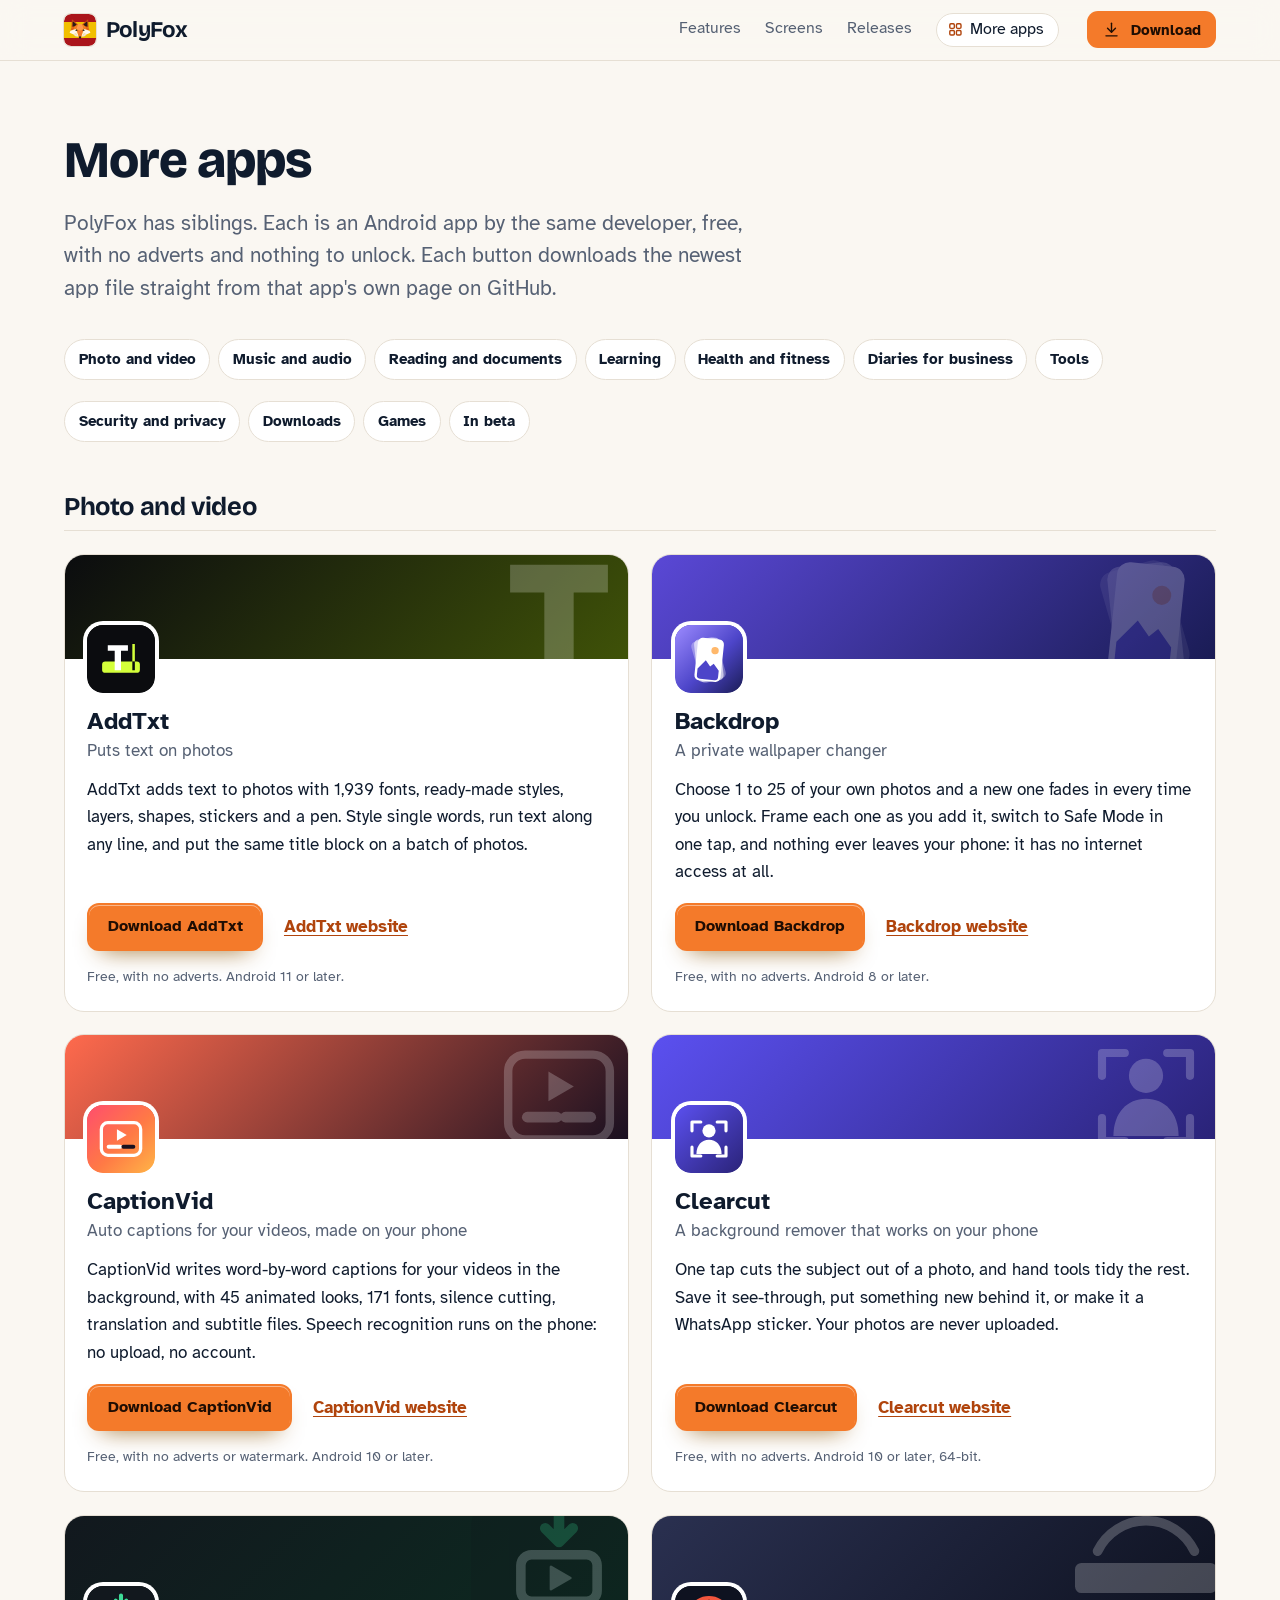
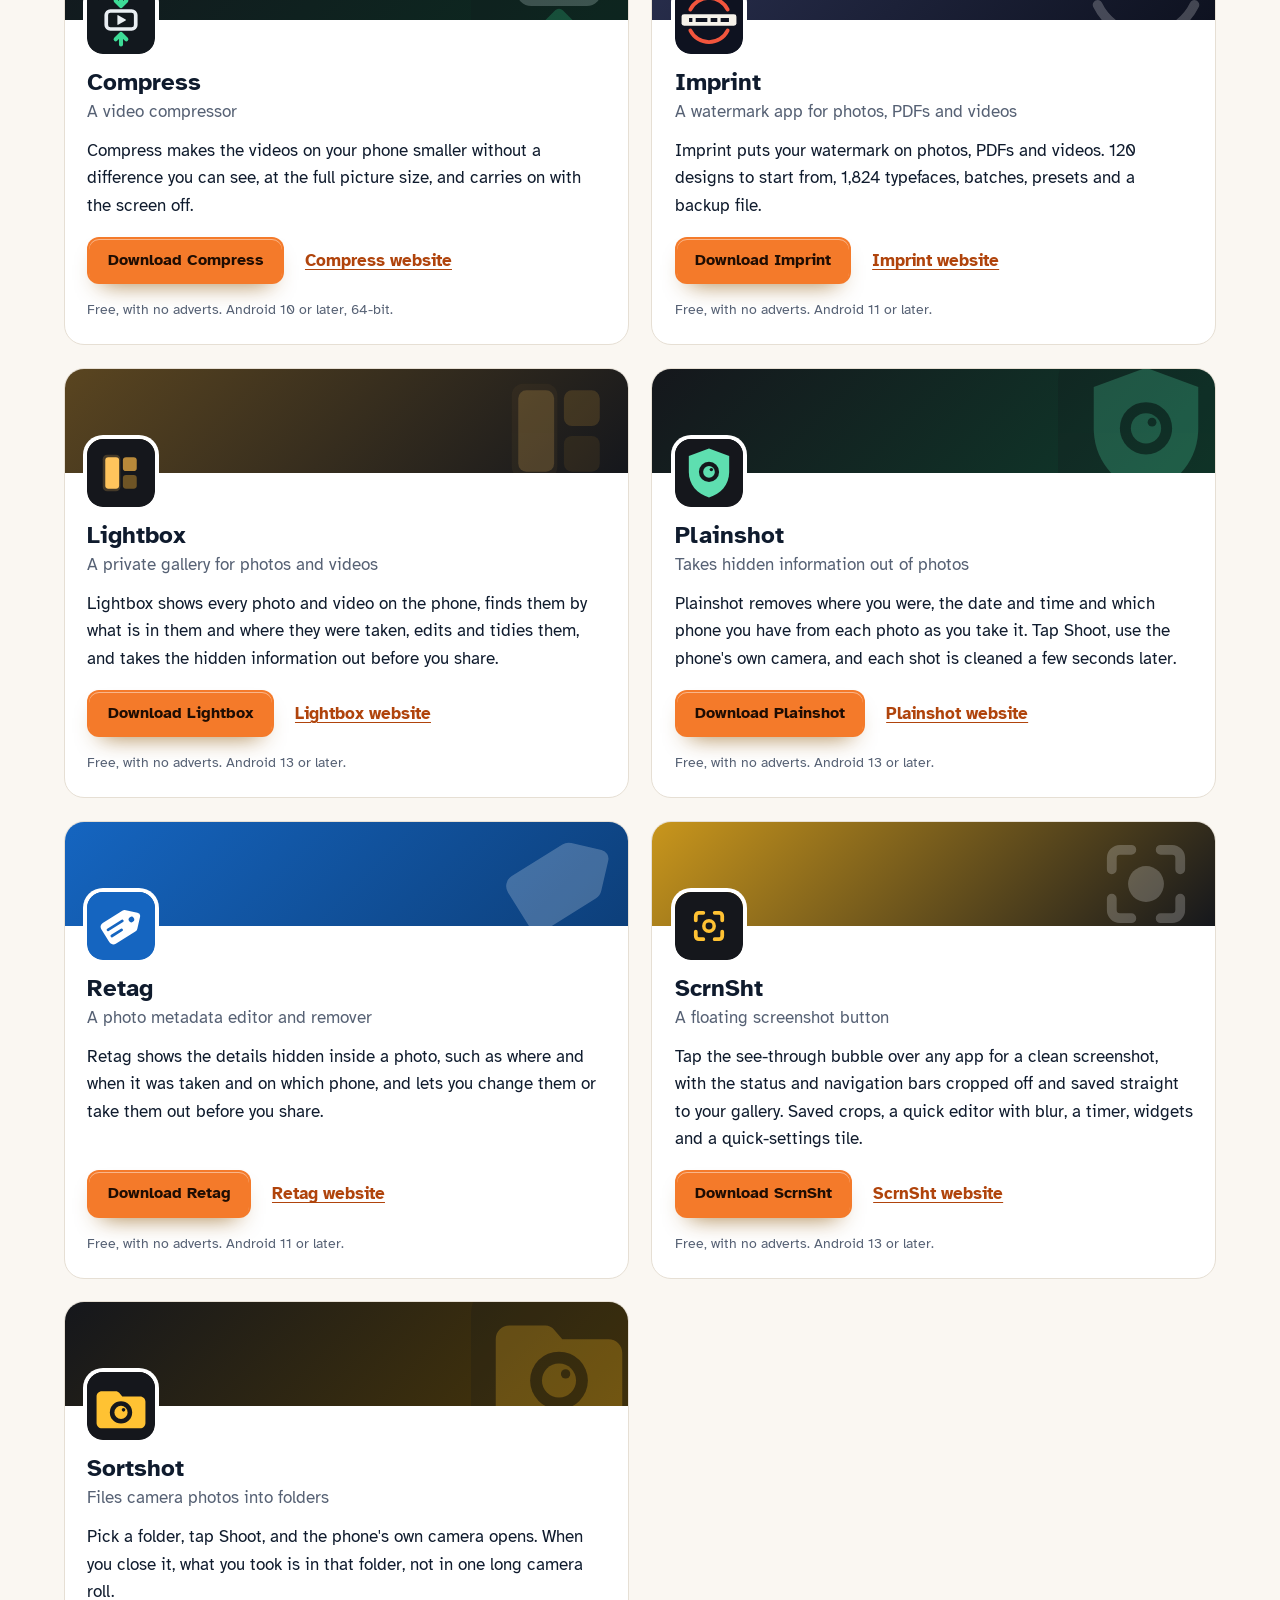
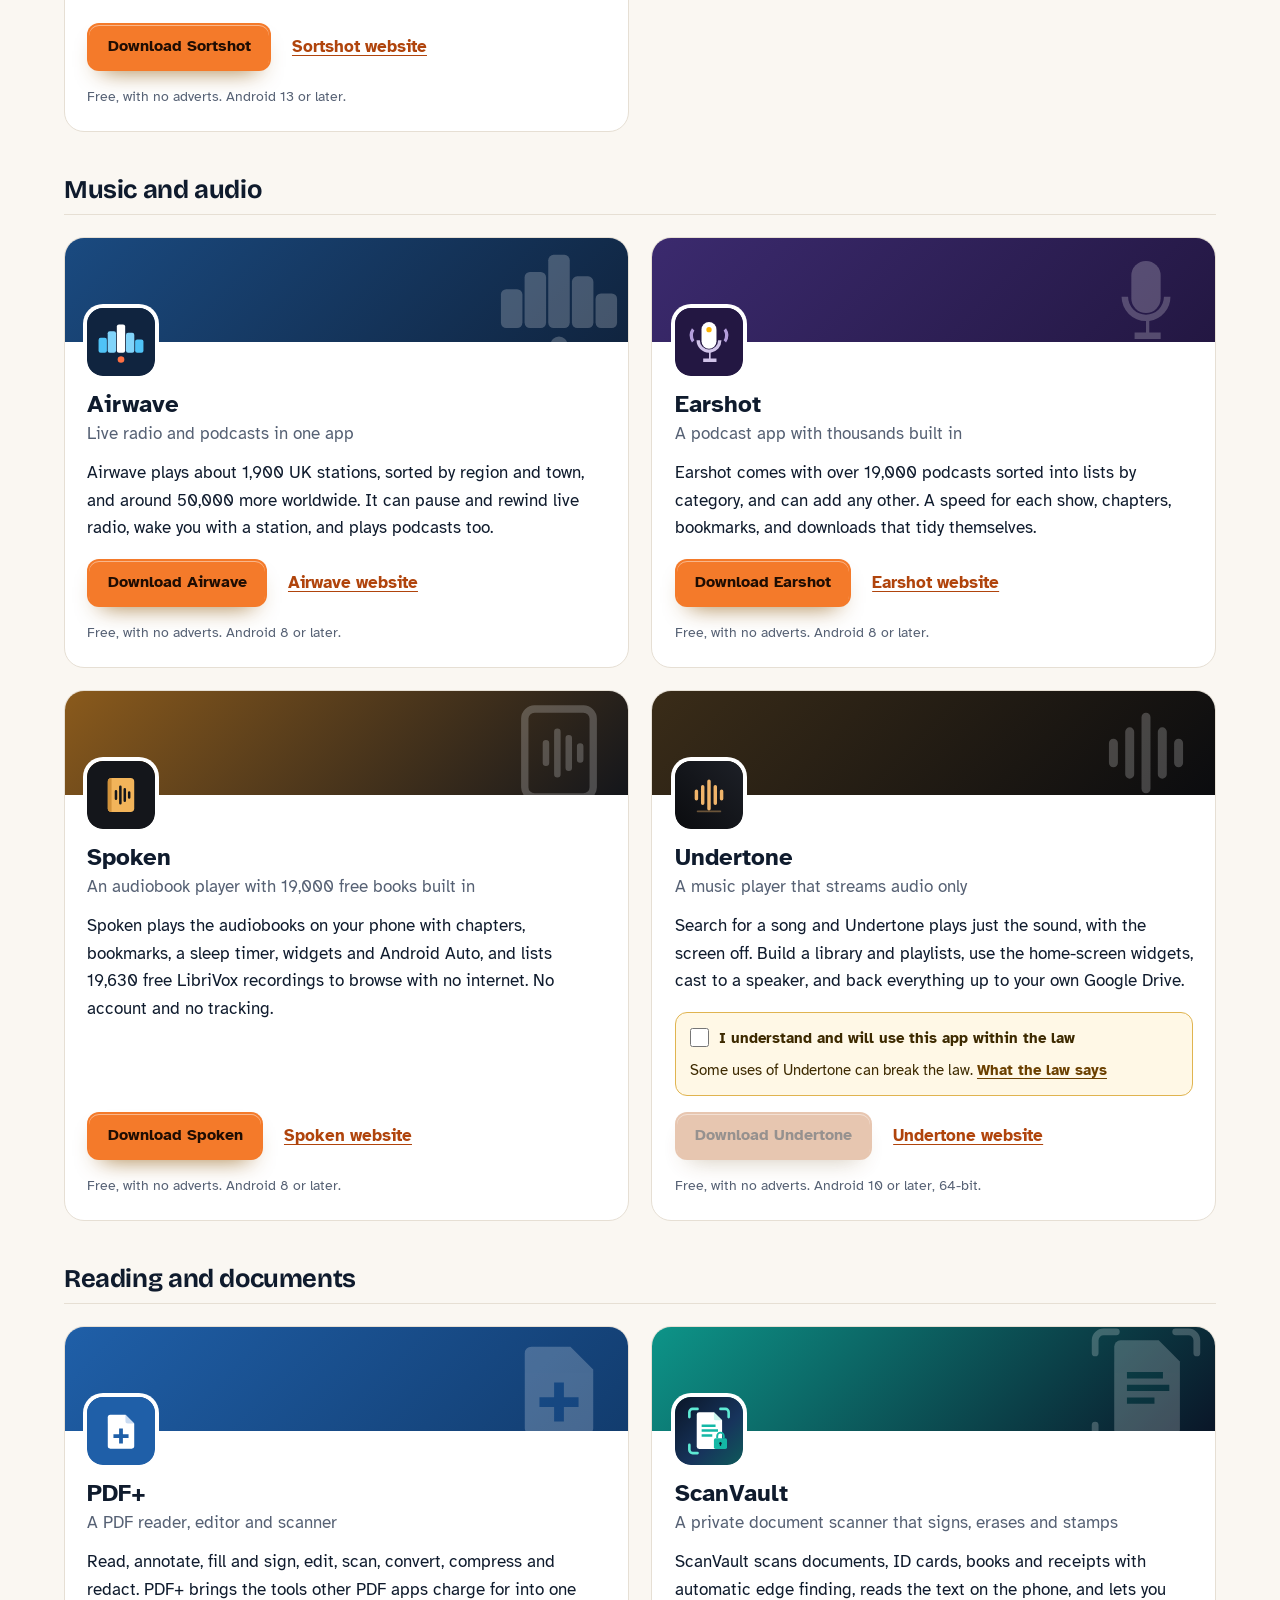
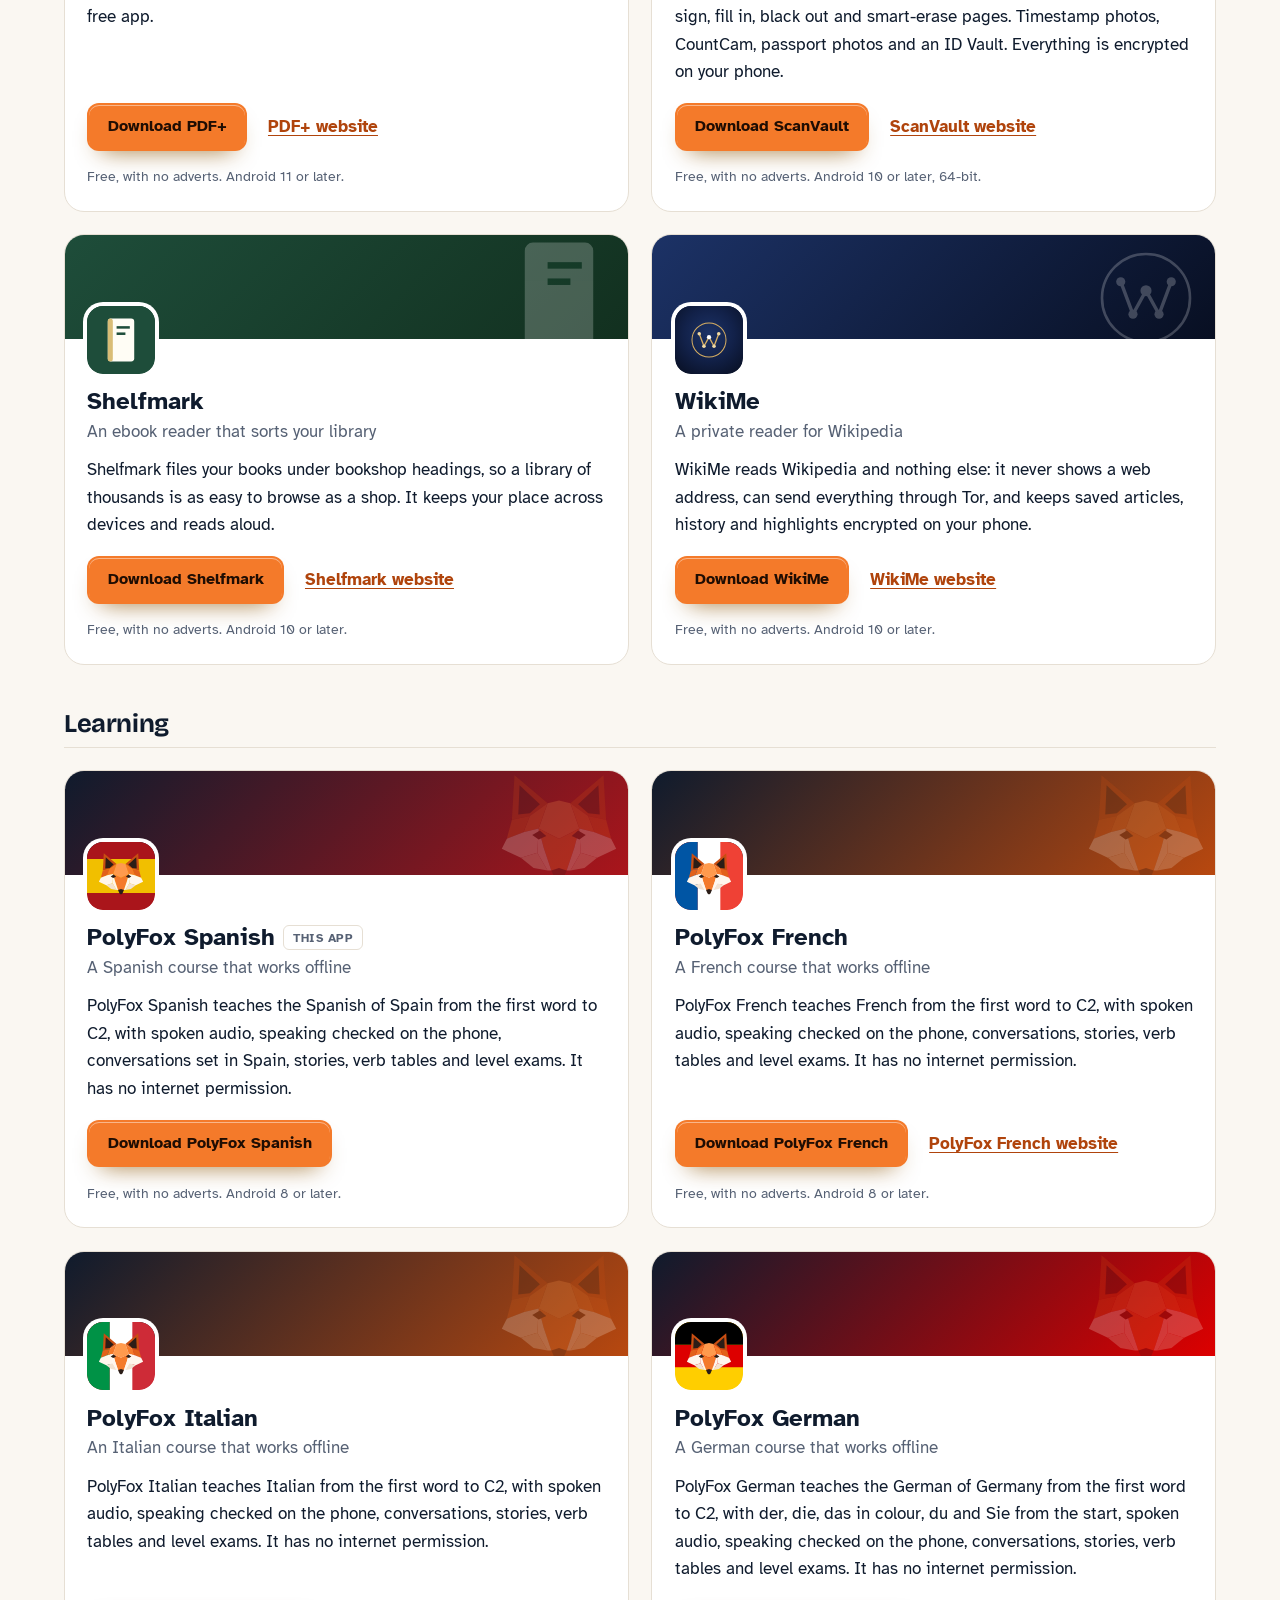
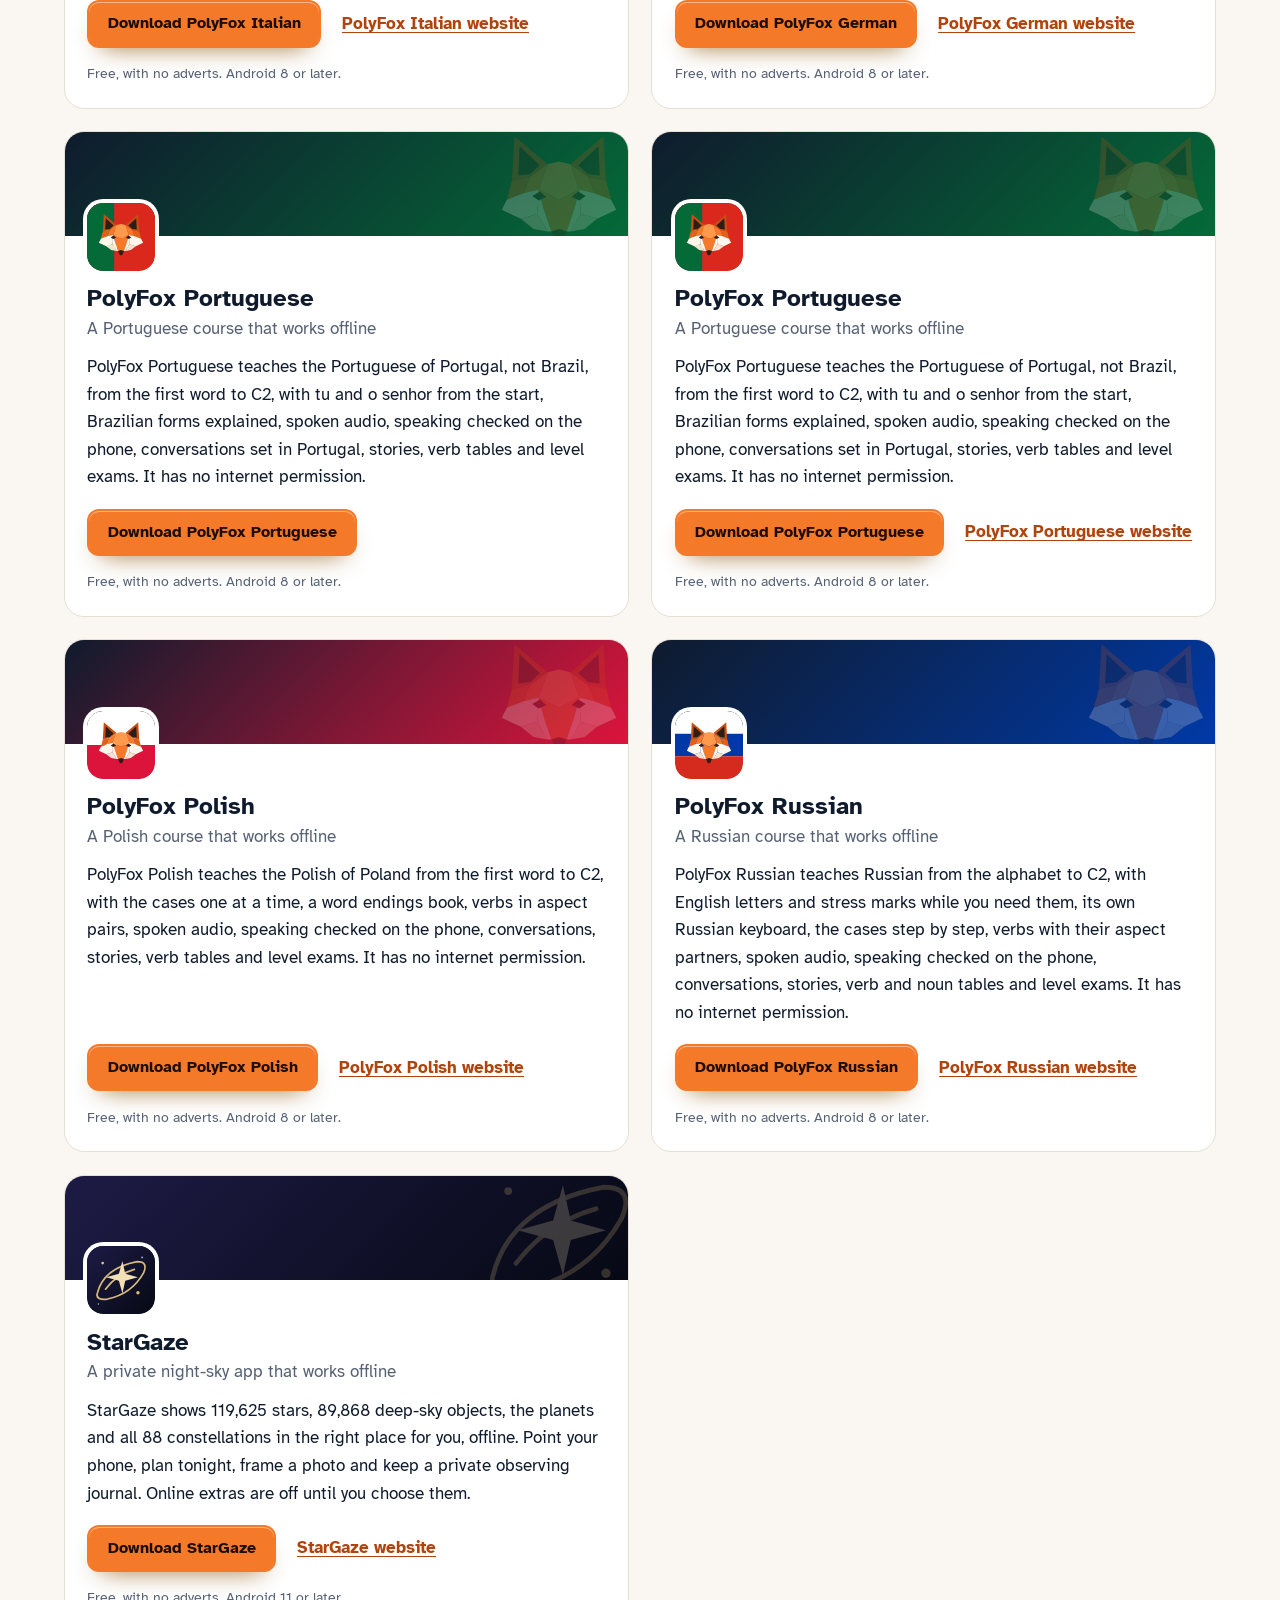
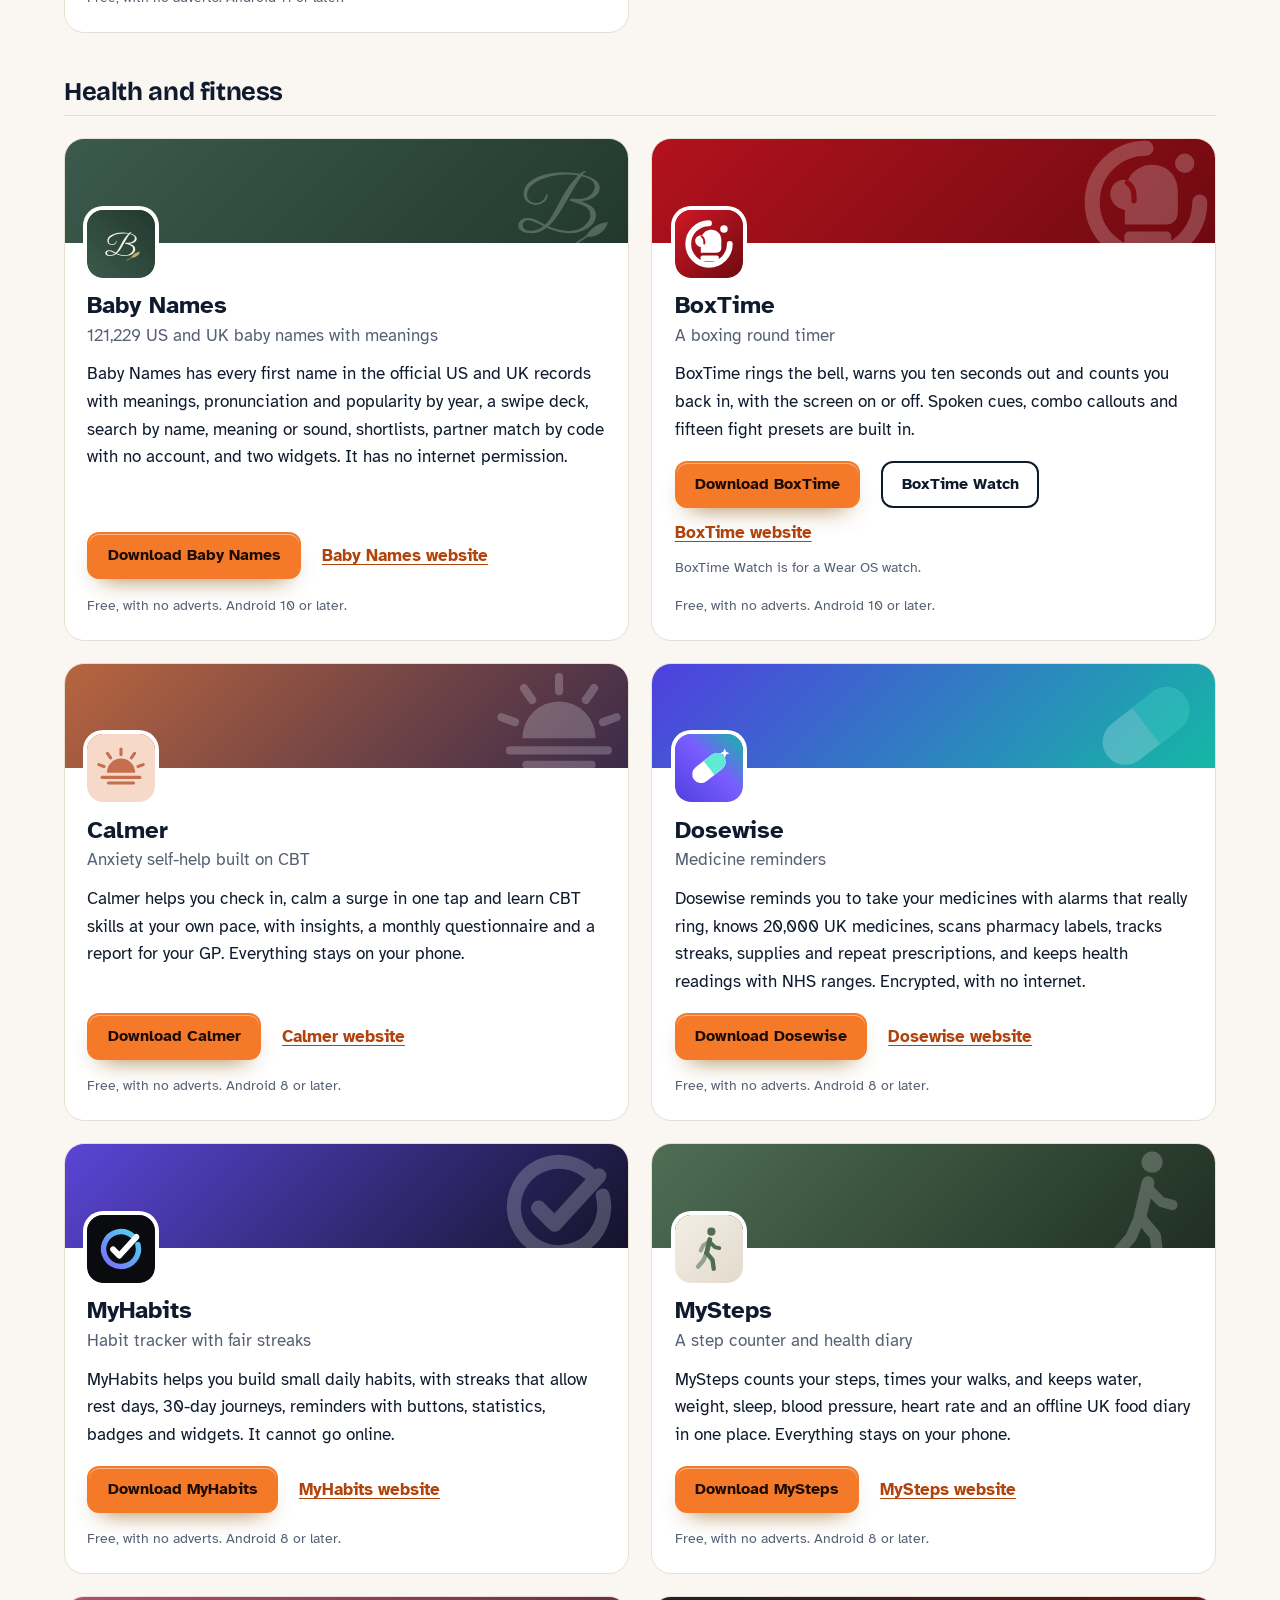
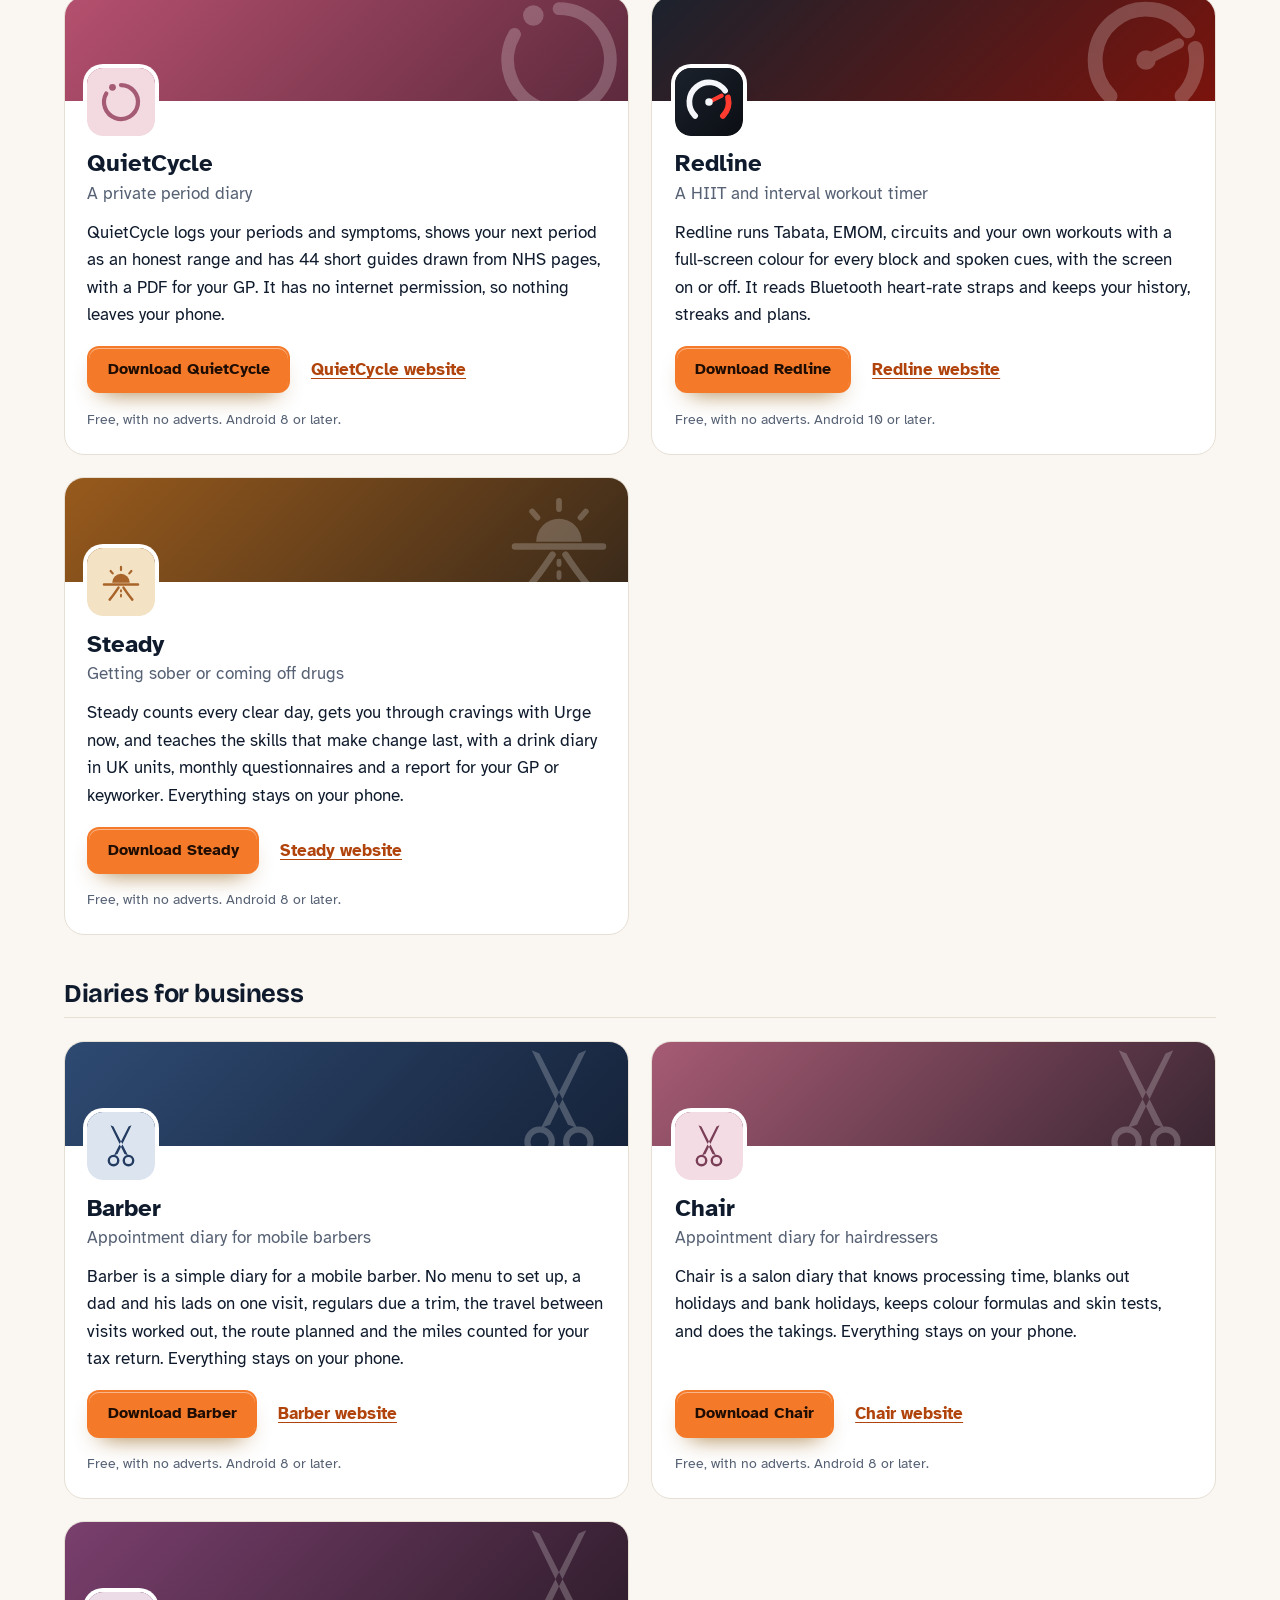
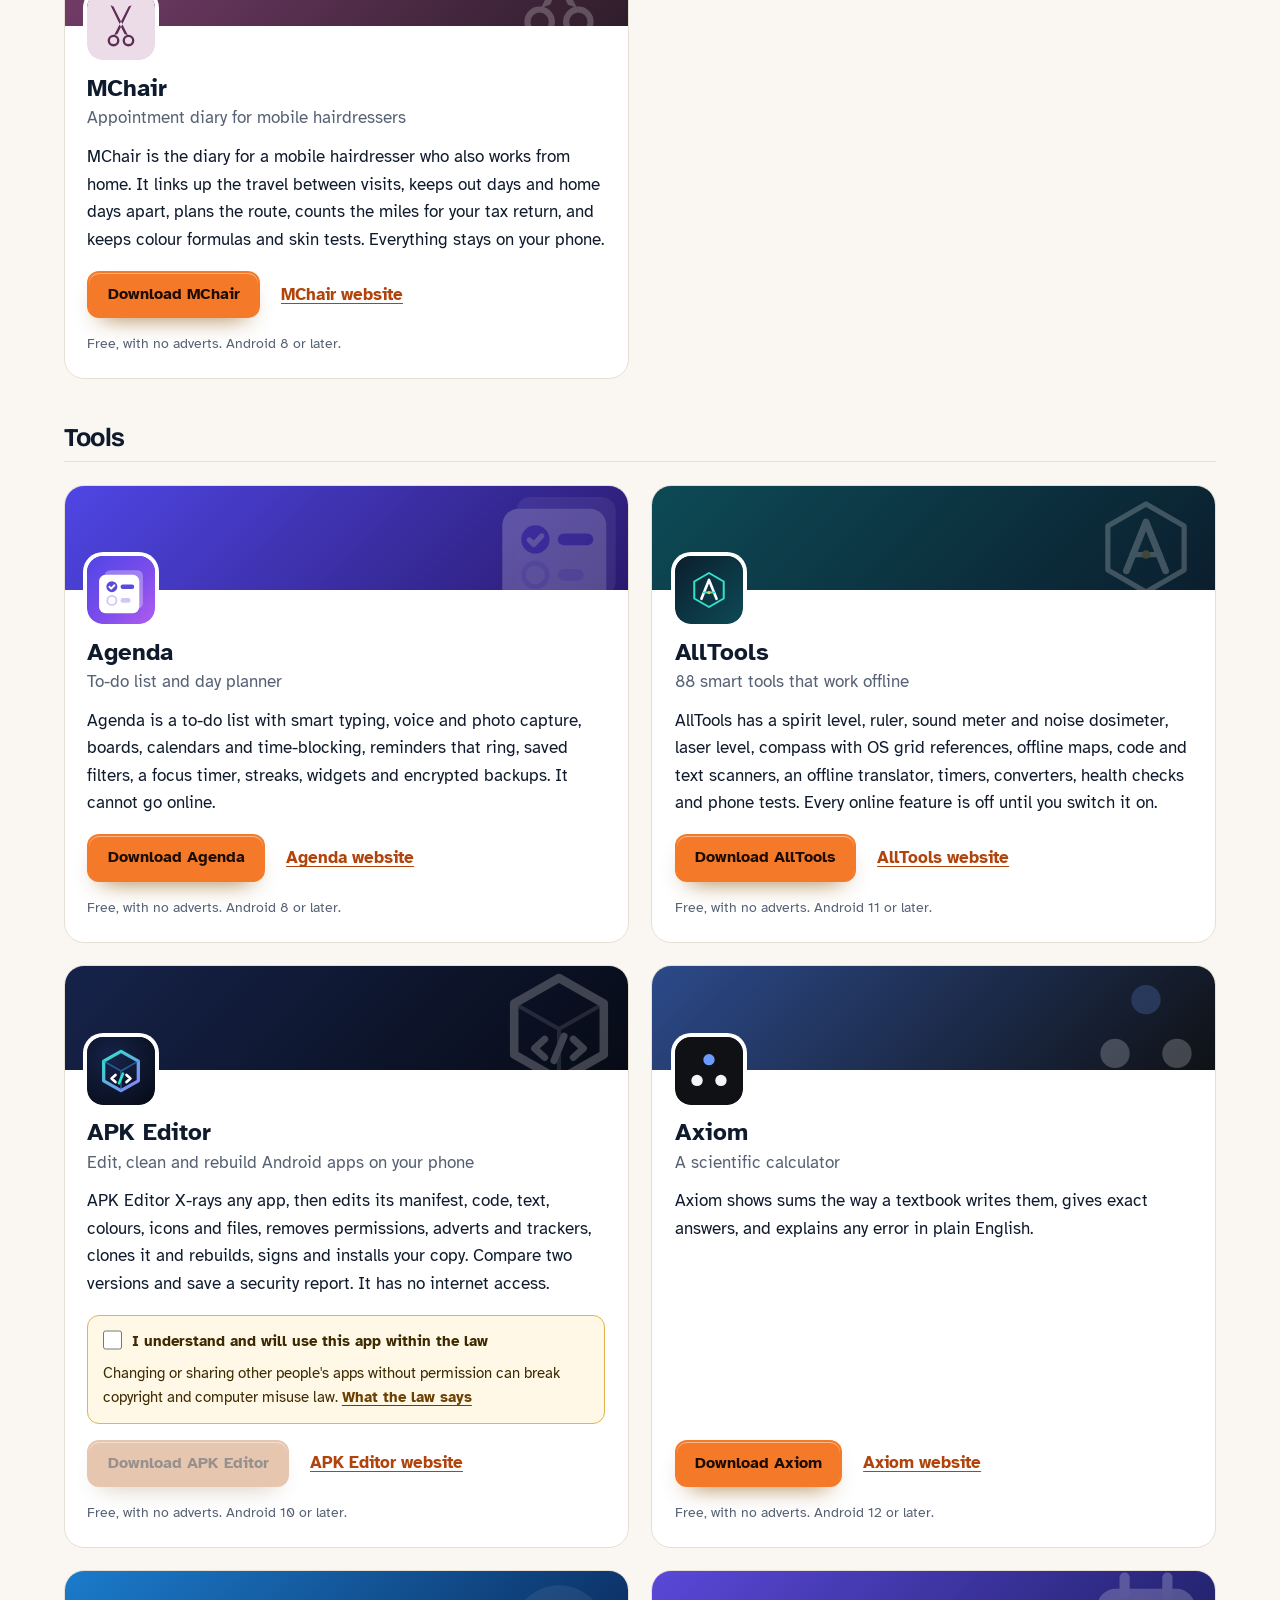
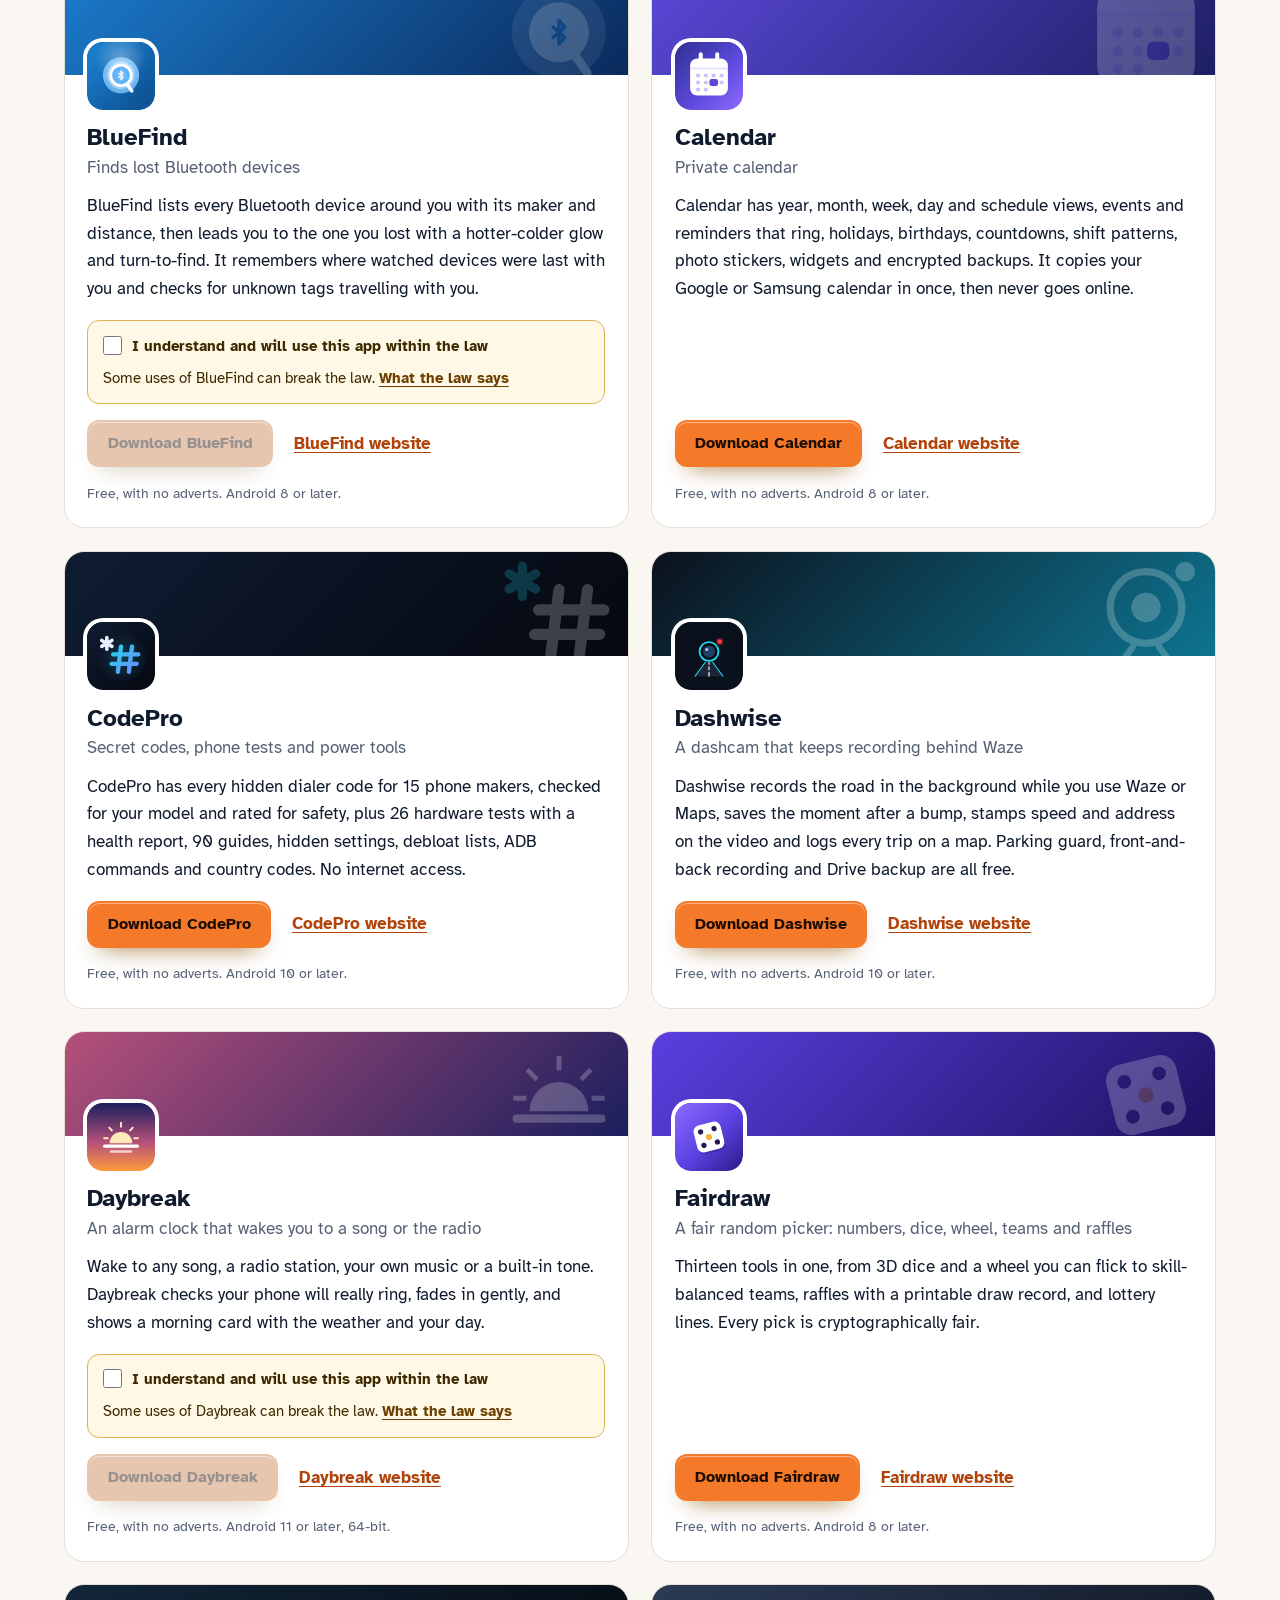
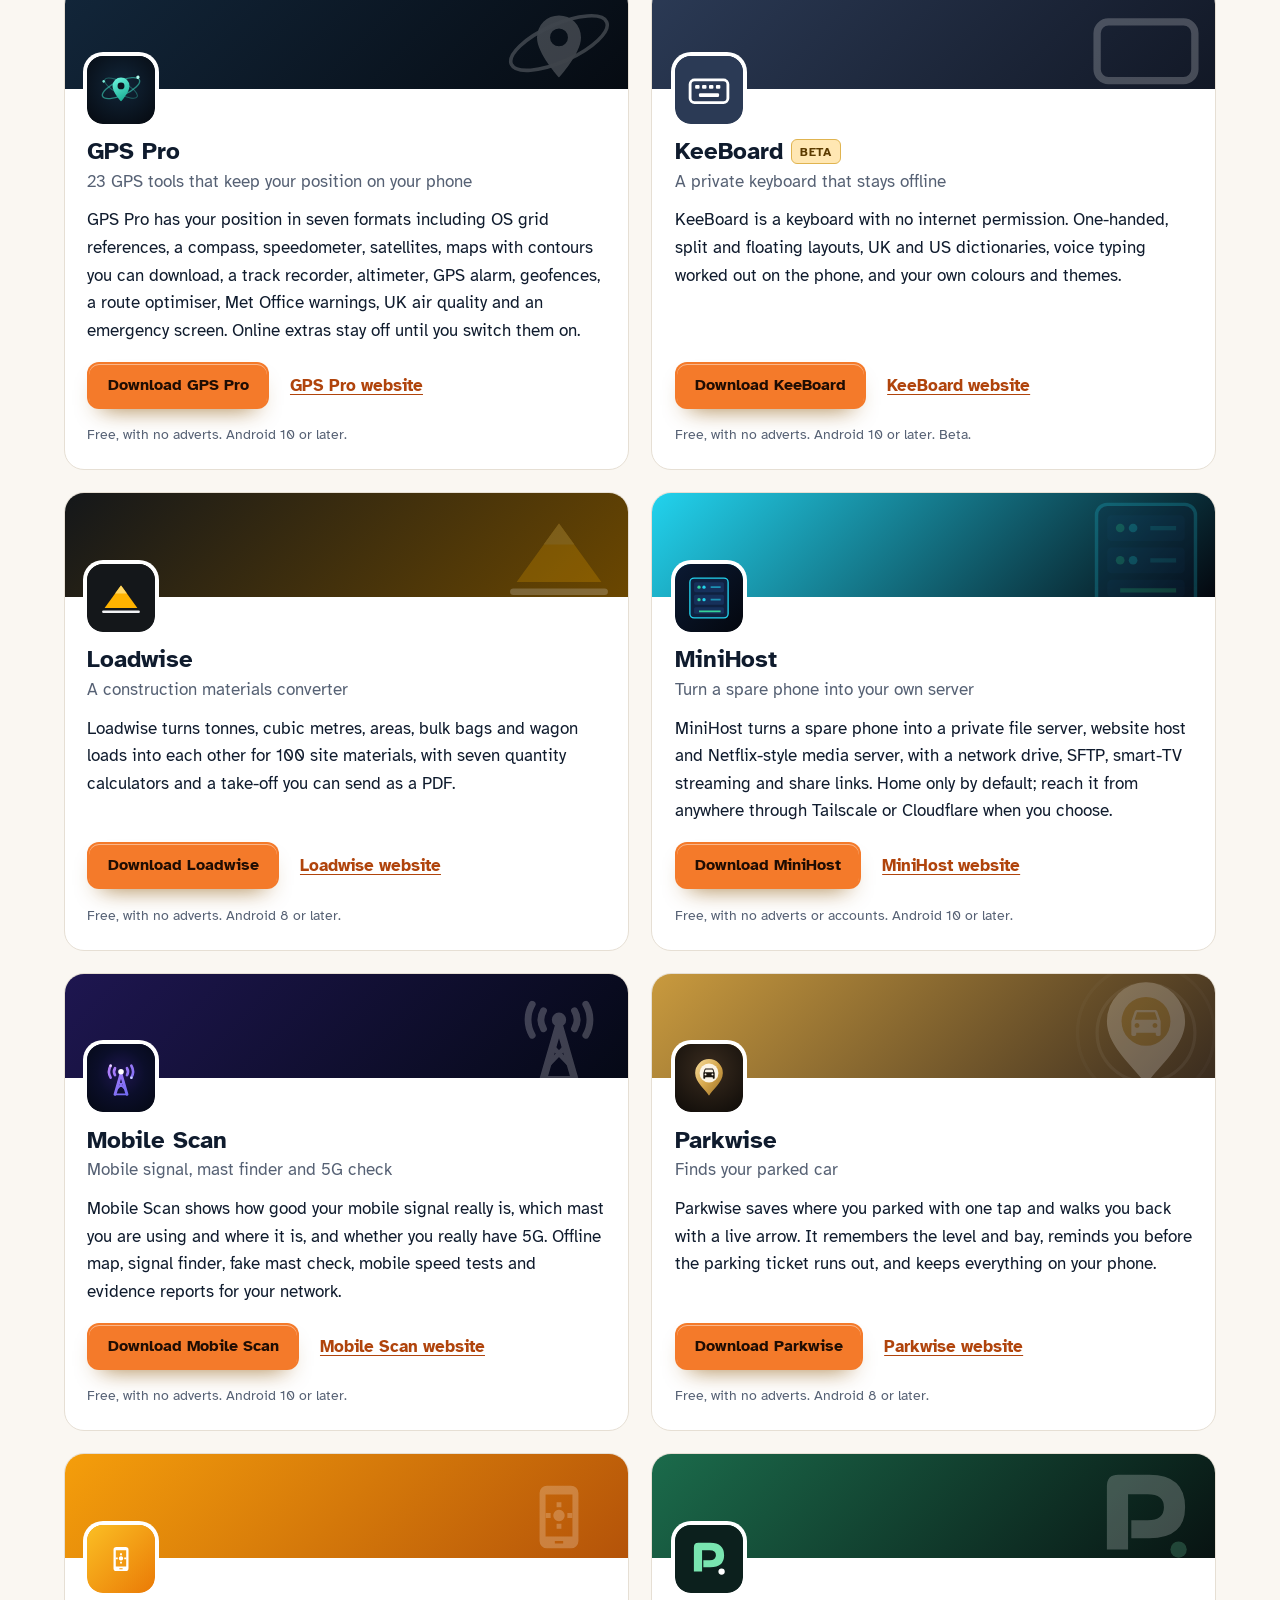
==== commit 8c235799: "More apps: add Baby Names" ====
--- a/more-apps.html
+++ b/more-apps.html
@@ -4,7 +4,7 @@
 <meta charset="utf-8">
 <meta name="viewport" content="width=device-width, initial-scale=1">
 <title>More apps by the maker of PolyFox Spanish</title>
-<meta name="description" content="All 96 free Android apps from the maker of PolyFox Spanish, in one list by category, each with its download and a link to its website.">
+<meta name="description" content="All 97 free Android apps from the maker of PolyFox Spanish, in one list by category, each with its download and a link to its website.">
 <meta name="author" content="Jonathan Jackson">
 <link rel="canonical" href="https://customgpter.github.io/polyfox-spanish/more-apps.html">
 <meta name="theme-color" content="#faf7f2" media="(prefers-color-scheme: light)">
@@ -12,7 +12,7 @@
 <meta property="og:type" content="website">
 <meta property="og:site_name" content="PolyFox Spanish">
 <meta property="og:title" content="More apps by the maker of PolyFox Spanish">
-<meta property="og:description" content="All 96 free Android apps from the maker of PolyFox Spanish, in one list by category, each with its download and a link to its website.">
+<meta property="og:description" content="All 97 free Android apps from the maker of PolyFox Spanish, in one list by category, each with its download and a link to its website.">
 <meta property="og:url" content="https://customgpter.github.io/polyfox-spanish/more-apps.html">
 <meta property="og:image" content="https://customgpter.github.io/polyfox-spanish/assets/og.png">
 <meta property="og:image:width" content="1200">
@@ -70,7 +70,7 @@
 <ul class="mapps"><li class="mapp" style="--b:#0f1b2d;--b2:#aa151b"><div class="mapp-cover" aria-hidden="true"><svg viewBox="0 0 108 108"><polygon fill="#C94E12" points="26.7,17.9 47.0,35.1 36.1,42.9 25.1,45.2"/><polygon fill="#C94E12" points="82.9,45.2 71.9,42.9 61.0,35.1 81.3,17.9"/><polygon fill="#2B1D17" points="29.8,24.1 42.3,35.8 36.1,41.3 29.0,42.1"/><polygon fill="#2B1D17" points="79.0,42.1 71.9,41.3 65.7,35.8 78.2,24.1"/><polygon fill="#FF9A4D" points="54.0,33.5 47.0,35.1 41.5,50.7 54.0,56.9"/><polygon fill="#FF9A4D" points="54.0,56.9 66.5,50.7 61.0,35.1 54.0,33.5"/><polygon fill="#F47A2A" points="47.0,35.1 36.1,42.9 32.2,53.0 41.5,50.7"/><polygon fill="#F47A2A" points="66.5,50.7 75.8,53.0 71.9,42.9 61.0,35.1"/><polygon fill="#E2611A" points="36.1,42.9 25.1,45.2 22.0,56.9 32.2,53.0"/><polygon fill="#E2611A" points="75.8,53.0 86.0,56.9 82.9,45.2 71.9,42.9"/><polygon fill="#FFF6EC" points="32.2,53.0 22.0,56.9 18.9,63.1 30.6,68.6 40.7,65.5 41.5,50.7"/><polygon fill="#FFF6EC" points="66.5,50.7 67.3,65.5 77.4,68.6 89.1,63.1 86.0,56.9 75.8,53.0"/><polygon fill="#F3E3D2" points="30.6,68.6 40.7,65.5 47.0,76.4 38.4,74.8"/><polygon fill="#F3E3D2" points="69.6,74.8 61.0,76.4 67.3,65.5 77.4,68.6"/><polygon fill="#F47A2A" points="41.5,50.7 54.0,56.9 54.0,78.0 49.3,76.4 44.6,62.4"/><polygon fill="#F47A2A" points="63.4,62.4 58.7,76.4 54.0,78.0 54.0,56.9 66.5,50.7"/><polygon fill="#FFF6EC" points="41.5,50.7 44.6,62.4 49.3,76.4 47.0,76.4 40.7,65.5"/><polygon fill="#FFF6EC" points="67.3,65.5 61.0,76.4 58.7,76.4 63.4,62.4 66.5,50.7"/><polygon fill="#2B1D17" points="49.3,76.4 54.0,74.8 58.7,76.4 56.3,81.9 54.0,83.4 51.7,81.9"/><polygon fill="#2B1D17" points="37.6,54.6 42.3,51.8 46.2,55.3 41.5,57.3"/><polygon fill="#2B1D17" points="66.5,57.3 61.8,55.3 65.7,51.8 70.4,54.6"/></svg></div><div class="mapp-body"><svg class="mapp-icon" viewBox="0 0 108 108" aria-hidden="true"><rect width="108" height="108" rx="24" fill="#AA151B"/><path fill="#F1BF00" d="M0 27H108V81H0Z"/><polygon fill="#C94E12" points="26.7,17.9 47.0,35.1 36.1,42.9 25.1,45.2"/><polygon fill="#C94E12" points="82.9,45.2 71.9,42.9 61.0,35.1 81.3,17.9"/><polygon fill="#2B1D17" points="29.8,24.1 42.3,35.8 36.1,41.3 29.0,42.1"/><polygon fill="#2B1D17" points="79.0,42.1 71.9,41.3 65.7,35.8 78.2,24.1"/><polygon fill="#FF9A4D" points="54.0,33.5 47.0,35.1 41.5,50.7 54.0,56.9"/><polygon fill="#FF9A4D" points="54.0,56.9 66.5,50.7 61.0,35.1 54.0,33.5"/><polygon fill="#F47A2A" points="47.0,35.1 36.1,42.9 32.2,53.0 41.5,50.7"/><polygon fill="#F47A2A" points="66.5,50.7 75.8,53.0 71.9,42.9 61.0,35.1"/><polygon fill="#E2611A" points="36.1,42.9 25.1,45.2 22.0,56.9 32.2,53.0"/><polygon fill="#E2611A" points="75.8,53.0 86.0,56.9 82.9,45.2 71.9,42.9"/><polygon fill="#FFF6EC" points="32.2,53.0 22.0,56.9 18.9,63.1 30.6,68.6 40.7,65.5 41.5,50.7"/><polygon fill="#FFF6EC" points="66.5,50.7 67.3,65.5 77.4,68.6 89.1,63.1 86.0,56.9 75.8,53.0"/><polygon fill="#F3E3D2" points="30.6,68.6 40.7,65.5 47.0,76.4 38.4,74.8"/><polygon fill="#F3E3D2" points="69.6,74.8 61.0,76.4 67.3,65.5 77.4,68.6"/><polygon fill="#F47A2A" points="41.5,50.7 54.0,56.9 54.0,78.0 49.3,76.4 44.6,62.4"/><polygon fill="#F47A2A" points="63.4,62.4 58.7,76.4 54.0,78.0 54.0,56.9 66.5,50.7"/><polygon fill="#FFF6EC" points="41.5,50.7 44.6,62.4 49.3,76.4 47.0,76.4 40.7,65.5"/><polygon fill="#FFF6EC" points="67.3,65.5 61.0,76.4 58.7,76.4 63.4,62.4 66.5,50.7"/><polygon fill="#2B1D17" points="49.3,76.4 54.0,74.8 58.7,76.4 56.3,81.9 54.0,83.4 51.7,81.9"/><polygon fill="#2B1D17" points="37.6,54.6 42.3,51.8 46.2,55.3 41.5,57.3"/><polygon fill="#2B1D17" points="66.5,57.3 61.8,55.3 65.7,51.8 70.4,54.6"/></svg><h3>PolyFox Spanish<span class="mapp-badge here">This app</span></h3><p class="mapp-kind">A Spanish course that works offline</p><p class="mapp-say">PolyFox Spanish teaches the Spanish of Spain from the first word to C2, with spoken audio, speaking checked on the phone, conversations set in Spain, stories, verb tables and level exams. It has no internet permission.</p><p class="mapp-go"><a class="button" href="https://github.com/CustomGPTer/polyfox-spanish/releases/latest/download/PolyFox.apk">Download PolyFox Spanish</a></p><p class="mapp-needs">Free, with no adverts. Android 8 or later.</p></div></li><li class="mapp" style="--b:#0f1b2d;--b2:#b8480f"><div class="mapp-cover" aria-hidden="true"><svg viewBox="0 0 108 108"><polygon fill="#C94E12" points="26.7,17.9 47.0,35.1 36.1,42.9 25.1,45.2"/><polygon fill="#C94E12" points="82.9,45.2 71.9,42.9 61.0,35.1 81.3,17.9"/><polygon fill="#2B1D17" points="29.8,24.1 42.3,35.8 36.1,41.3 29.0,42.1"/><polygon fill="#2B1D17" points="79.0,42.1 71.9,41.3 65.7,35.8 78.2,24.1"/><polygon fill="#FF9A4D" points="54.0,33.5 47.0,35.1 41.5,50.7 54.0,56.9"/><polygon fill="#FF9A4D" points="54.0,56.9 66.5,50.7 61.0,35.1 54.0,33.5"/><polygon fill="#F47A2A" points="47.0,35.1 36.1,42.9 32.2,53.0 41.5,50.7"/><polygon fill="#F47A2A" points="66.5,50.7 75.8,53.0 71.9,42.9 61.0,35.1"/><polygon fill="#E2611A" points="36.1,42.9 25.1,45.2 22.0,56.9 32.2,53.0"/><polygon fill="#E2611A" points="75.8,53.0 86.0,56.9 82.9,45.2 71.9,42.9"/><polygon fill="#FFF6EC" points="32.2,53.0 22.0,56.9 18.9,63.1 30.6,68.6 40.7,65.5 41.5,50.7"/><polygon fill="#FFF6EC" points="66.5,50.7 67.3,65.5 77.4,68.6 89.1,63.1 86.0,56.9 75.8,53.0"/><polygon fill="#F3E3D2" points="30.6,68.6 40.7,65.5 47.0,76.4 38.4,74.8"/><polygon fill="#F3E3D2" points="69.6,74.8 61.0,76.4 67.3,65.5 77.4,68.6"/><polygon fill="#F47A2A" points="41.5,50.7 54.0,56.9 54.0,78.0 49.3,76.4 44.6,62.4"/><polygon fill="#F47A2A" points="63.4,62.4 58.7,76.4 54.0,78.0 54.0,56.9 66.5,50.7"/><polygon fill="#FFF6EC" points="41.5,50.7 44.6,62.4 49.3,76.4 47.0,76.4 40.7,65.5"/><polygon fill="#FFF6EC" points="67.3,65.5 61.0,76.4 58.7,76.4 63.4,62.4 66.5,50.7"/><polygon fill="#2B1D17" points="49.3,76.4 54.0,74.8 58.7,76.4 56.3,81.9 54.0,83.4 51.7,81.9"/><polygon fill="#2B1D17" points="37.6,54.6 42.3,51.8 46.2,55.3 41.5,57.3"/><polygon fill="#2B1D17" points="66.5,57.3 61.8,55.3 65.7,51.8 70.4,54.6"/></svg></div><div class="mapp-body"><svg class="mapp-icon" viewBox="0 0 108 108" aria-hidden="true"><rect width="108" height="108" rx="24" fill="#EF4135"/><path fill="#FFFFFF" d="M36 0H72V108H36Z"/><path fill="#0055A4" d="M24 0H36V108H24A24 24 0 0 1 0 84V24A24 24 0 0 1 24 0Z"/><polygon fill="#C94E12" points="26.7,17.9 47.0,35.1 36.1,42.9 25.1,45.2"/><polygon fill="#C94E12" points="82.9,45.2 71.9,42.9 61.0,35.1 81.3,17.9"/><polygon fill="#2B1D17" points="29.8,24.1 42.3,35.8 36.1,41.3 29.0,42.1"/><polygon fill="#2B1D17" points="79.0,42.1 71.9,41.3 65.7,35.8 78.2,24.1"/><polygon fill="#FF9A4D" points="54.0,33.5 47.0,35.1 41.5,50.7 54.0,56.9"/><polygon fill="#FF9A4D" points="54.0,56.9 66.5,50.7 61.0,35.1 54.0,33.5"/><polygon fill="#F47A2A" points="47.0,35.1 36.1,42.9 32.2,53.0 41.5,50.7"/><polygon fill="#F47A2A" points="66.5,50.7 75.8,53.0 71.9,42.9 61.0,35.1"/><polygon fill="#E2611A" points="36.1,42.9 25.1,45.2 22.0,56.9 32.2,53.0"/><polygon fill="#E2611A" points="75.8,53.0 86.0,56.9 82.9,45.2 71.9,42.9"/><polygon fill="#FFF6EC" points="32.2,53.0 22.0,56.9 18.9,63.1 30.6,68.6 40.7,65.5 41.5,50.7"/><polygon fill="#FFF6EC" points="66.5,50.7 67.3,65.5 77.4,68.6 89.1,63.1 86.0,56.9 75.8,53.0"/><polygon fill="#F3E3D2" points="30.6,68.6 40.7,65.5 47.0,76.4 38.4,74.8"/><polygon fill="#F3E3D2" points="69.6,74.8 61.0,76.4 67.3,65.5 77.4,68.6"/><polygon fill="#F47A2A" points="41.5,50.7 54.0,56.9 54.0,78.0 49.3,76.4 44.6,62.4"/><polygon fill="#F47A2A" points="63.4,62.4 58.7,76.4 54.0,78.0 54.0,56.9 66.5,50.7"/><polygon fill="#FFF6EC" points="41.5,50.7 44.6,62.4 49.3,76.4 47.0,76.4 40.7,65.5"/><polygon fill="#FFF6EC" points="67.3,65.5 61.0,76.4 58.7,76.4 63.4,62.4 66.5,50.7"/><polygon fill="#2B1D17" points="49.3,76.4 54.0,74.8 58.7,76.4 56.3,81.9 54.0,83.4 51.7,81.9"/><polygon fill="#2B1D17" points="37.6,54.6 42.3,51.8 46.2,55.3 41.5,57.3"/><polygon fill="#2B1D17" points="66.5,57.3 61.8,55.3 65.7,51.8 70.4,54.6"/></svg><h3>PolyFox French</h3><p class="mapp-kind">A French course that works offline</p><p class="mapp-say">PolyFox French teaches French from the first word to C2, with spoken audio, speaking checked on the phone, conversations, stories, verb tables and level exams. It has no internet permission.</p><p class="mapp-go"><a class="button" href="https://github.com/CustomGPTer/polyfox/releases/latest/download/PolyFox.apk">Download PolyFox French</a><a class="mapp-site" href="https://customgpter.github.io/polyfox/">PolyFox French website</a></p><p class="mapp-needs">Free, with no adverts. Android 8 or later.</p></div></li>
 <li class="mapp" style="--b:#0f1b2d;--b2:#b8480f"><div class="mapp-cover" aria-hidden="true"><svg viewBox="0 0 108 108"><polygon fill="#C94E12" points="26.7,17.9 47.0,35.1 36.1,42.9 25.1,45.2"/><polygon fill="#C94E12" points="82.9,45.2 71.9,42.9 61.0,35.1 81.3,17.9"/><polygon fill="#2B1D17" points="29.8,24.1 42.3,35.8 36.1,41.3 29.0,42.1"/><polygon fill="#2B1D17" points="79.0,42.1 71.9,41.3 65.7,35.8 78.2,24.1"/><polygon fill="#FF9A4D" points="54.0,33.5 47.0,35.1 41.5,50.7 54.0,56.9"/><polygon fill="#FF9A4D" points="54.0,56.9 66.5,50.7 61.0,35.1 54.0,33.5"/><polygon fill="#F47A2A" points="47.0,35.1 36.1,42.9 32.2,53.0 41.5,50.7"/><polygon fill="#F47A2A" points="66.5,50.7 75.8,53.0 71.9,42.9 61.0,35.1"/><polygon fill="#E2611A" points="36.1,42.9 25.1,45.2 22.0,56.9 32.2,53.0"/><polygon fill="#E2611A" points="75.8,53.0 86.0,56.9 82.9,45.2 71.9,42.9"/><polygon fill="#FFF6EC" points="32.2,53.0 22.0,56.9 18.9,63.1 30.6,68.6 40.7,65.5 41.5,50.7"/><polygon fill="#FFF6EC" points="66.5,50.7 67.3,65.5 77.4,68.6 89.1,63.1 86.0,56.9 75.8,53.0"/><polygon fill="#F3E3D2" points="30.6,68.6 40.7,65.5 47.0,76.4 38.4,74.8"/><polygon fill="#F3E3D2" points="69.6,74.8 61.0,76.4 67.3,65.5 77.4,68.6"/><polygon fill="#F47A2A" points="41.5,50.7 54.0,56.9 54.0,78.0 49.3,76.4 44.6,62.4"/><polygon fill="#F47A2A" points="63.4,62.4 58.7,76.4 54.0,78.0 54.0,56.9 66.5,50.7"/><polygon fill="#FFF6EC" points="41.5,50.7 44.6,62.4 49.3,76.4 47.0,76.4 40.7,65.5"/><polygon fill="#FFF6EC" points="67.3,65.5 61.0,76.4 58.7,76.4 63.4,62.4 66.5,50.7"/><polygon fill="#2B1D17" points="49.3,76.4 54.0,74.8 58.7,76.4 56.3,81.9 54.0,83.4 51.7,81.9"/><polygon fill="#2B1D17" points="37.6,54.6 42.3,51.8 46.2,55.3 41.5,57.3"/><polygon fill="#2B1D17" points="66.5,57.3 61.8,55.3 65.7,51.8 70.4,54.6"/></svg></div><div class="mapp-body"><svg class="mapp-icon" viewBox="0 0 108 108" aria-hidden="true"><rect width="108" height="108" rx="24" fill="#CE2B37"/><path fill="#FFFFFF" d="M36 0H72V108H36Z"/><path fill="#009246" d="M24 0H36V108H24A24 24 0 0 1 0 84V24A24 24 0 0 1 24 0Z"/><polygon fill="#C94E12" points="26.7,17.9 47.0,35.1 36.1,42.9 25.1,45.2"/><polygon fill="#C94E12" points="82.9,45.2 71.9,42.9 61.0,35.1 81.3,17.9"/><polygon fill="#2B1D17" points="29.8,24.1 42.3,35.8 36.1,41.3 29.0,42.1"/><polygon fill="#2B1D17" points="79.0,42.1 71.9,41.3 65.7,35.8 78.2,24.1"/><polygon fill="#FF9A4D" points="54.0,33.5 47.0,35.1 41.5,50.7 54.0,56.9"/><polygon fill="#FF9A4D" points="54.0,56.9 66.5,50.7 61.0,35.1 54.0,33.5"/><polygon fill="#F47A2A" points="47.0,35.1 36.1,42.9 32.2,53.0 41.5,50.7"/><polygon fill="#F47A2A" points="66.5,50.7 75.8,53.0 71.9,42.9 61.0,35.1"/><polygon fill="#E2611A" points="36.1,42.9 25.1,45.2 22.0,56.9 32.2,53.0"/><polygon fill="#E2611A" points="75.8,53.0 86.0,56.9 82.9,45.2 71.9,42.9"/><polygon fill="#FFF6EC" points="32.2,53.0 22.0,56.9 18.9,63.1 30.6,68.6 40.7,65.5 41.5,50.7"/><polygon fill="#FFF6EC" points="66.5,50.7 67.3,65.5 77.4,68.6 89.1,63.1 86.0,56.9 75.8,53.0"/><polygon fill="#F3E3D2" points="30.6,68.6 40.7,65.5 47.0,76.4 38.4,74.8"/><polygon fill="#F3E3D2" points="69.6,74.8 61.0,76.4 67.3,65.5 77.4,68.6"/><polygon fill="#F47A2A" points="41.5,50.7 54.0,56.9 54.0,78.0 49.3,76.4 44.6,62.4"/><polygon fill="#F47A2A" points="63.4,62.4 58.7,76.4 54.0,78.0 54.0,56.9 66.5,50.7"/><polygon fill="#FFF6EC" points="41.5,50.7 44.6,62.4 49.3,76.4 47.0,76.4 40.7,65.5"/><polygon fill="#FFF6EC" points="67.3,65.5 61.0,76.4 58.7,76.4 63.4,62.4 66.5,50.7"/><polygon fill="#2B1D17" points="49.3,76.4 54.0,74.8 58.7,76.4 56.3,81.9 54.0,83.4 51.7,81.9"/><polygon fill="#2B1D17" points="37.6,54.6 42.3,51.8 46.2,55.3 41.5,57.3"/><polygon fill="#2B1D17" points="66.5,57.3 61.8,55.3 65.7,51.8 70.4,54.6"/></svg><h3>PolyFox Italian</h3><p class="mapp-kind">An Italian course that works offline</p><p class="mapp-say">PolyFox Italian teaches Italian from the first word to C2, with spoken audio, speaking checked on the phone, conversations, stories, verb tables and level exams. It has no internet permission.</p><p class="mapp-go"><a class="button" href="https://github.com/CustomGPTer/polyfox-italian/releases/latest/download/PolyFox-Italian.apk">Download PolyFox Italian</a><a class="mapp-site" href="https://customgpter.github.io/polyfox-italian/">PolyFox Italian website</a></p><p class="mapp-needs">Free, with no adverts. Android 8 or later.</p></div></li><li class="mapp" style="--b:#0f1b2d;--b2:#dd0000"><div class="mapp-cover" aria-hidden="true"><svg viewBox="0 0 108 108"><polygon fill="#C94E12" points="26.7,17.9 47.0,35.1 36.1,42.9 25.1,45.2"/><polygon fill="#C94E12" points="82.9,45.2 71.9,42.9 61.0,35.1 81.3,17.9"/><polygon fill="#2B1D17" points="29.8,24.1 42.3,35.8 36.1,41.3 29.0,42.1"/><polygon fill="#2B1D17" points="79.0,42.1 71.9,41.3 65.7,35.8 78.2,24.1"/><polygon fill="#FF9A4D" points="54.0,33.5 47.0,35.1 41.5,50.7 54.0,56.9"/><polygon fill="#FF9A4D" points="54.0,56.9 66.5,50.7 61.0,35.1 54.0,33.5"/><polygon fill="#F47A2A" points="47.0,35.1 36.1,42.9 32.2,53.0 41.5,50.7"/><polygon fill="#F47A2A" points="66.5,50.7 75.8,53.0 71.9,42.9 61.0,35.1"/><polygon fill="#E2611A" points="36.1,42.9 25.1,45.2 22.0,56.9 32.2,53.0"/><polygon fill="#E2611A" points="75.8,53.0 86.0,56.9 82.9,45.2 71.9,42.9"/><polygon fill="#FFF6EC" points="32.2,53.0 22.0,56.9 18.9,63.1 30.6,68.6 40.7,65.5 41.5,50.7"/><polygon fill="#FFF6EC" points="66.5,50.7 67.3,65.5 77.4,68.6 89.1,63.1 86.0,56.9 75.8,53.0"/><polygon fill="#F3E3D2" points="30.6,68.6 40.7,65.5 47.0,76.4 38.4,74.8"/><polygon fill="#F3E3D2" points="69.6,74.8 61.0,76.4 67.3,65.5 77.4,68.6"/><polygon fill="#F47A2A" points="41.5,50.7 54.0,56.9 54.0,78.0 49.3,76.4 44.6,62.4"/><polygon fill="#F47A2A" points="63.4,62.4 58.7,76.4 54.0,78.0 54.0,56.9 66.5,50.7"/><polygon fill="#FFF6EC" points="41.5,50.7 44.6,62.4 49.3,76.4 47.0,76.4 40.7,65.5"/><polygon fill="#FFF6EC" points="67.3,65.5 61.0,76.4 58.7,76.4 63.4,62.4 66.5,50.7"/><polygon fill="#2B1D17" points="49.3,76.4 54.0,74.8 58.7,76.4 56.3,81.9 54.0,83.4 51.7,81.9"/><polygon fill="#2B1D17" points="37.6,54.6 42.3,51.8 46.2,55.3 41.5,57.3"/><polygon fill="#2B1D17" points="66.5,57.3 61.8,55.3 65.7,51.8 70.4,54.6"/></svg></div><div class="mapp-body"><svg class="mapp-icon" viewBox="0 0 108 108" aria-hidden="true"><rect width="108" height="108" rx="24" fill="#FFCE00"/><path fill="#DD0000" d="M0 36H108V72H0Z"/><path fill="#000000" d="M24 0H84A24 24 0 0 1 108 24V36H0V24A24 24 0 0 1 24 0Z"/><polygon fill="#C94E12" points="26.7,17.9 47.0,35.1 36.1,42.9 25.1,45.2"/><polygon fill="#C94E12" points="82.9,45.2 71.9,42.9 61.0,35.1 81.3,17.9"/><polygon fill="#2B1D17" points="29.8,24.1 42.3,35.8 36.1,41.3 29.0,42.1"/><polygon fill="#2B1D17" points="79.0,42.1 71.9,41.3 65.7,35.8 78.2,24.1"/><polygon fill="#FF9A4D" points="54.0,33.5 47.0,35.1 41.5,50.7 54.0,56.9"/><polygon fill="#FF9A4D" points="54.0,56.9 66.5,50.7 61.0,35.1 54.0,33.5"/><polygon fill="#F47A2A" points="47.0,35.1 36.1,42.9 32.2,53.0 41.5,50.7"/><polygon fill="#F47A2A" points="66.5,50.7 75.8,53.0 71.9,42.9 61.0,35.1"/><polygon fill="#E2611A" points="36.1,42.9 25.1,45.2 22.0,56.9 32.2,53.0"/><polygon fill="#E2611A" points="75.8,53.0 86.0,56.9 82.9,45.2 71.9,42.9"/><polygon fill="#FFF6EC" points="32.2,53.0 22.0,56.9 18.9,63.1 30.6,68.6 40.7,65.5 41.5,50.7"/><polygon fill="#FFF6EC" points="66.5,50.7 67.3,65.5 77.4,68.6 89.1,63.1 86.0,56.9 75.8,53.0"/><polygon fill="#F3E3D2" points="30.6,68.6 40.7,65.5 47.0,76.4 38.4,74.8"/><polygon fill="#F3E3D2" points="69.6,74.8 61.0,76.4 67.3,65.5 77.4,68.6"/><polygon fill="#F47A2A" points="41.5,50.7 54.0,56.9 54.0,78.0 49.3,76.4 44.6,62.4"/><polygon fill="#F47A2A" points="63.4,62.4 58.7,76.4 54.0,78.0 54.0,56.9 66.5,50.7"/><polygon fill="#FFF6EC" points="41.5,50.7 44.6,62.4 49.3,76.4 47.0,76.4 40.7,65.5"/><polygon fill="#FFF6EC" points="67.3,65.5 61.0,76.4 58.7,76.4 63.4,62.4 66.5,50.7"/><polygon fill="#2B1D17" points="49.3,76.4 54.0,74.8 58.7,76.4 56.3,81.9 54.0,83.4 51.7,81.9"/><polygon fill="#2B1D17" points="37.6,54.6 42.3,51.8 46.2,55.3 41.5,57.3"/><polygon fill="#2B1D17" points="66.5,57.3 61.8,55.3 65.7,51.8 70.4,54.6"/></svg><h3>PolyFox German</h3><p class="mapp-kind">A German course that works offline</p><p class="mapp-say">PolyFox German teaches the German of Germany from the first word to C2, with der, die, das in colour, du and Sie from the start, spoken audio, speaking checked on the phone, conversations, stories, verb tables and level exams. It has no internet permission.</p><p class="mapp-go"><a class="button" href="https://github.com/CustomGPTer/polyfox-german/releases/latest/download/PolyFoxGerman.apk">Download PolyFox German</a><a class="mapp-site" href="https://customgpter.github.io/polyfox-german/">PolyFox German website</a></p><p class="mapp-needs">Free, with no adverts. Android 8 or later.</p></div></li><li class="mapp" style="--b:#0f1b2d;--b2:#046a38"><div class="mapp-cover" aria-hidden="true"><svg viewBox="0 0 108 108"><polygon fill="#C94E12" points="26.7,17.9 47.0,35.1 36.1,42.9 25.1,45.2"/><polygon fill="#C94E12" points="82.9,45.2 71.9,42.9 61.0,35.1 81.3,17.9"/><polygon fill="#2B1D17" points="29.8,24.1 42.3,35.8 36.1,41.3 29.0,42.1"/><polygon fill="#2B1D17" points="79.0,42.1 71.9,41.3 65.7,35.8 78.2,24.1"/><polygon fill="#FF9A4D" points="54.0,33.5 47.0,35.1 41.5,50.7 54.0,56.9"/><polygon fill="#FF9A4D" points="54.0,56.9 66.5,50.7 61.0,35.1 54.0,33.5"/><polygon fill="#F47A2A" points="47.0,35.1 36.1,42.9 32.2,53.0 41.5,50.7"/><polygon fill="#F47A2A" points="66.5,50.7 75.8,53.0 71.9,42.9 61.0,35.1"/><polygon fill="#E2611A" points="36.1,42.9 25.1,45.2 22.0,56.9 32.2,53.0"/><polygon fill="#E2611A" points="75.8,53.0 86.0,56.9 82.9,45.2 71.9,42.9"/><polygon fill="#FFF6EC" points="32.2,53.0 22.0,56.9 18.9,63.1 30.6,68.6 40.7,65.5 41.5,50.7"/><polygon fill="#FFF6EC" points="66.5,50.7 67.3,65.5 77.4,68.6 89.1,63.1 86.0,56.9 75.8,53.0"/><polygon fill="#F3E3D2" points="30.6,68.6 40.7,65.5 47.0,76.4 38.4,74.8"/><polygon fill="#F3E3D2" points="69.6,74.8 61.0,76.4 67.3,65.5 77.4,68.6"/><polygon fill="#F47A2A" points="41.5,50.7 54.0,56.9 54.0,78.0 49.3,76.4 44.6,62.4"/><polygon fill="#F47A2A" points="63.4,62.4 58.7,76.4 54.0,78.0 54.0,56.9 66.5,50.7"/><polygon fill="#FFF6EC" points="41.5,50.7 44.6,62.4 49.3,76.4 47.0,76.4 40.7,65.5"/><polygon fill="#FFF6EC" points="67.3,65.5 61.0,76.4 58.7,76.4 63.4,62.4 66.5,50.7"/><polygon fill="#2B1D17" points="49.3,76.4 54.0,74.8 58.7,76.4 56.3,81.9 54.0,83.4 51.7,81.9"/><polygon fill="#2B1D17" points="37.6,54.6 42.3,51.8 46.2,55.3 41.5,57.3"/><polygon fill="#2B1D17" points="66.5,57.3 61.8,55.3 65.7,51.8 70.4,54.6"/></svg></div><div class="mapp-body"><svg class="mapp-icon" viewBox="0 0 108 108" aria-hidden="true"><rect width="108" height="108" rx="24" fill="#DA291C"/><path fill="#046A38" d="M24 0H43.2V108H24A24 24 0 0 1 0 84V24A24 24 0 0 1 24 0Z"/><circle cx="43.2" cy="54" r="16" fill="none" stroke="#FFD100" stroke-width="3.2"/><polygon fill="#C94E12" points="26.7,17.9 47.0,35.1 36.1,42.9 25.1,45.2"/><polygon fill="#C94E12" points="82.9,45.2 71.9,42.9 61.0,35.1 81.3,17.9"/><polygon fill="#2B1D17" points="29.8,24.1 42.3,35.8 36.1,41.3 29.0,42.1"/><polygon fill="#2B1D17" points="79.0,42.1 71.9,41.3 65.7,35.8 78.2,24.1"/><polygon fill="#FF9A4D" points="54.0,33.5 47.0,35.1 41.5,50.7 54.0,56.9"/><polygon fill="#FF9A4D" points="54.0,56.9 66.5,50.7 61.0,35.1 54.0,33.5"/><polygon fill="#F47A2A" points="47.0,35.1 36.1,42.9 32.2,53.0 41.5,50.7"/><polygon fill="#F47A2A" points="66.5,50.7 75.8,53.0 71.9,42.9 61.0,35.1"/><polygon fill="#E2611A" points="36.1,42.9 25.1,45.2 22.0,56.9 32.2,53.0"/><polygon fill="#E2611A" points="75.8,53.0 86.0,56.9 82.9,45.2 71.9,42.9"/><polygon fill="#FFF6EC" points="32.2,53.0 22.0,56.9 18.9,63.1 30.6,68.6 40.7,65.5 41.5,50.7"/><polygon fill="#FFF6EC" points="66.5,50.7 67.3,65.5 77.4,68.6 89.1,63.1 86.0,56.9 75.8,53.0"/><polygon fill="#F3E3D2" points="30.6,68.6 40.7,65.5 47.0,76.4 38.4,74.8"/><polygon fill="#F3E3D2" points="69.6,74.8 61.0,76.4 67.3,65.5 77.4,68.6"/><polygon fill="#F47A2A" points="41.5,50.7 54.0,56.9 54.0,78.0 49.3,76.4 44.6,62.4"/><polygon fill="#F47A2A" points="63.4,62.4 58.7,76.4 54.0,78.0 54.0,56.9 66.5,50.7"/><polygon fill="#FFF6EC" points="41.5,50.7 44.6,62.4 49.3,76.4 47.0,76.4 40.7,65.5"/><polygon fill="#FFF6EC" points="67.3,65.5 61.0,76.4 58.7,76.4 63.4,62.4 66.5,50.7"/><polygon fill="#2B1D17" points="49.3,76.4 54.0,74.8 58.7,76.4 56.3,81.9 54.0,83.4 51.7,81.9"/><polygon fill="#2B1D17" points="37.6,54.6 42.3,51.8 46.2,55.3 41.5,57.3"/><polygon fill="#2B1D17" points="66.5,57.3 61.8,55.3 65.7,51.8 70.4,54.6"/></svg><h3>PolyFox Portuguese</h3><p class="mapp-kind">A Portuguese course that works offline</p><p class="mapp-say">PolyFox Portuguese teaches the Portuguese of Portugal, not Brazil, from the first word to C2, with tu and o senhor from the start, Brazilian forms explained, spoken audio, speaking checked on the phone, conversations set in Portugal, stories, verb tables and level exams. It has no internet permission.</p><p class="mapp-go"><a class="button" href="https://github.com/CustomGPTer/polyfox-portuguese/releases/latest/download/PolyFoxPortuguese.apk">Download PolyFox Portuguese</a></p><p class="mapp-needs">Free, with no adverts. Android 8 or later.</p></div></li><li class="mapp" style="--b:#0f1b2d;--b2:#046a38"><div class="mapp-cover" aria-hidden="true"><svg viewBox="0 0 108 108"><polygon fill="#C94E12" points="26.7,17.9 47.0,35.1 36.1,42.9 25.1,45.2"/><polygon fill="#C94E12" points="82.9,45.2 71.9,42.9 61.0,35.1 81.3,17.9"/><polygon fill="#2B1D17" points="29.8,24.1 42.3,35.8 36.1,41.3 29.0,42.1"/><polygon fill="#2B1D17" points="79.0,42.1 71.9,41.3 65.7,35.8 78.2,24.1"/><polygon fill="#FF9A4D" points="54.0,33.5 47.0,35.1 41.5,50.7 54.0,56.9"/><polygon fill="#FF9A4D" points="54.0,56.9 66.5,50.7 61.0,35.1 54.0,33.5"/><polygon fill="#F47A2A" points="47.0,35.1 36.1,42.9 32.2,53.0 41.5,50.7"/><polygon fill="#F47A2A" points="66.5,50.7 75.8,53.0 71.9,42.9 61.0,35.1"/><polygon fill="#E2611A" points="36.1,42.9 25.1,45.2 22.0,56.9 32.2,53.0"/><polygon fill="#E2611A" points="75.8,53.0 86.0,56.9 82.9,45.2 71.9,42.9"/><polygon fill="#FFF6EC" points="32.2,53.0 22.0,56.9 18.9,63.1 30.6,68.6 40.7,65.5 41.5,50.7"/><polygon fill="#FFF6EC" points="66.5,50.7 67.3,65.5 77.4,68.6 89.1,63.1 86.0,56.9 75.8,53.0"/><polygon fill="#F3E3D2" points="30.6,68.6 40.7,65.5 47.0,76.4 38.4,74.8"/><polygon fill="#F3E3D2" points="69.6,74.8 61.0,76.4 67.3,65.5 77.4,68.6"/><polygon fill="#F47A2A" points="41.5,50.7 54.0,56.9 54.0,78.0 49.3,76.4 44.6,62.4"/><polygon fill="#F47A2A" points="63.4,62.4 58.7,76.4 54.0,78.0 54.0,56.9 66.5,50.7"/><polygon fill="#FFF6EC" points="41.5,50.7 44.6,62.4 49.3,76.4 47.0,76.4 40.7,65.5"/><polygon fill="#FFF6EC" points="67.3,65.5 61.0,76.4 58.7,76.4 63.4,62.4 66.5,50.7"/><polygon fill="#2B1D17" points="49.3,76.4 54.0,74.8 58.7,76.4 56.3,81.9 54.0,83.4 51.7,81.9"/><polygon fill="#2B1D17" points="37.6,54.6 42.3,51.8 46.2,55.3 41.5,57.3"/><polygon fill="#2B1D17" points="66.5,57.3 61.8,55.3 65.7,51.8 70.4,54.6"/></svg></div><div class="mapp-body"><svg class="mapp-icon" viewBox="0 0 108 108" aria-hidden="true"><rect width="108" height="108" rx="24" fill="#DA291C"/><path fill="#046A38" d="M24 0H43.2V108H24A24 24 0 0 1 0 84V24A24 24 0 0 1 24 0Z"/><circle cx="43.2" cy="54" r="16" fill="none" stroke="#FFD100" stroke-width="3.2"/><polygon fill="#C94E12" points="26.7,17.9 47.0,35.1 36.1,42.9 25.1,45.2"/><polygon fill="#C94E12" points="82.9,45.2 71.9,42.9 61.0,35.1 81.3,17.9"/><polygon fill="#2B1D17" points="29.8,24.1 42.3,35.8 36.1,41.3 29.0,42.1"/><polygon fill="#2B1D17" points="79.0,42.1 71.9,41.3 65.7,35.8 78.2,24.1"/><polygon fill="#FF9A4D" points="54.0,33.5 47.0,35.1 41.5,50.7 54.0,56.9"/><polygon fill="#FF9A4D" points="54.0,56.9 66.5,50.7 61.0,35.1 54.0,33.5"/><polygon fill="#F47A2A" points="47.0,35.1 36.1,42.9 32.2,53.0 41.5,50.7"/><polygon fill="#F47A2A" points="66.5,50.7 75.8,53.0 71.9,42.9 61.0,35.1"/><polygon fill="#E2611A" points="36.1,42.9 25.1,45.2 22.0,56.9 32.2,53.0"/><polygon fill="#E2611A" points="75.8,53.0 86.0,56.9 82.9,45.2 71.9,42.9"/><polygon fill="#FFF6EC" points="32.2,53.0 22.0,56.9 18.9,63.1 30.6,68.6 40.7,65.5 41.5,50.7"/><polygon fill="#FFF6EC" points="66.5,50.7 67.3,65.5 77.4,68.6 89.1,63.1 86.0,56.9 75.8,53.0"/><polygon fill="#F3E3D2" points="30.6,68.6 40.7,65.5 47.0,76.4 38.4,74.8"/><polygon fill="#F3E3D2" points="69.6,74.8 61.0,76.4 67.3,65.5 77.4,68.6"/><polygon fill="#F47A2A" points="41.5,50.7 54.0,56.9 54.0,78.0 49.3,76.4 44.6,62.4"/><polygon fill="#F47A2A" points="63.4,62.4 58.7,76.4 54.0,78.0 54.0,56.9 66.5,50.7"/><polygon fill="#FFF6EC" points="41.5,50.7 44.6,62.4 49.3,76.4 47.0,76.4 40.7,65.5"/><polygon fill="#FFF6EC" points="67.3,65.5 61.0,76.4 58.7,76.4 63.4,62.4 66.5,50.7"/><polygon fill="#2B1D17" points="49.3,76.4 54.0,74.8 58.7,76.4 56.3,81.9 54.0,83.4 51.7,81.9"/><polygon fill="#2B1D17" points="37.6,54.6 42.3,51.8 46.2,55.3 41.5,57.3"/><polygon fill="#2B1D17" points="66.5,57.3 61.8,55.3 65.7,51.8 70.4,54.6"/></svg><h3>PolyFox Portuguese</h3><p class="mapp-kind">A Portuguese course that works offline</p><p class="mapp-say">PolyFox Portuguese teaches the Portuguese of Portugal, not Brazil, from the first word to C2, with tu and o senhor from the start, Brazilian forms explained, spoken audio, speaking checked on the phone, conversations set in Portugal, stories, verb tables and level exams. It has no internet permission.</p><p class="mapp-go"><a class="button" href="https://github.com/CustomGPTer/polyfox-portuguese/releases/latest/download/PolyFoxPortuguese.apk">Download PolyFox Portuguese</a><a class="mapp-site" href="https://customgpter.github.io/polyfox-portuguese/">PolyFox Portuguese website</a></p><p class="mapp-needs">Free, with no adverts. Android 8 or later.</p></div></li><li class="mapp" style="--b:#0f1b2d;--b2:#dc143c"><div class="mapp-cover" aria-hidden="true"><svg viewBox="0 0 108 108"><polygon fill="#C94E12" points="26.7,17.9 47.0,35.1 36.1,42.9 25.1,45.2"/><polygon fill="#C94E12" points="82.9,45.2 71.9,42.9 61.0,35.1 81.3,17.9"/><polygon fill="#2B1D17" points="29.8,24.1 42.3,35.8 36.1,41.3 29.0,42.1"/><polygon fill="#2B1D17" points="79.0,42.1 71.9,41.3 65.7,35.8 78.2,24.1"/><polygon fill="#FF9A4D" points="54.0,33.5 47.0,35.1 41.5,50.7 54.0,56.9"/><polygon fill="#FF9A4D" points="54.0,56.9 66.5,50.7 61.0,35.1 54.0,33.5"/><polygon fill="#F47A2A" points="47.0,35.1 36.1,42.9 32.2,53.0 41.5,50.7"/><polygon fill="#F47A2A" points="66.5,50.7 75.8,53.0 71.9,42.9 61.0,35.1"/><polygon fill="#E2611A" points="36.1,42.9 25.1,45.2 22.0,56.9 32.2,53.0"/><polygon fill="#E2611A" points="75.8,53.0 86.0,56.9 82.9,45.2 71.9,42.9"/><polygon fill="#FFF6EC" points="32.2,53.0 22.0,56.9 18.9,63.1 30.6,68.6 40.7,65.5 41.5,50.7"/><polygon fill="#FFF6EC" points="66.5,50.7 67.3,65.5 77.4,68.6 89.1,63.1 86.0,56.9 75.8,53.0"/><polygon fill="#F3E3D2" points="30.6,68.6 40.7,65.5 47.0,76.4 38.4,74.8"/><polygon fill="#F3E3D2" points="69.6,74.8 61.0,76.4 67.3,65.5 77.4,68.6"/><polygon fill="#F47A2A" points="41.5,50.7 54.0,56.9 54.0,78.0 49.3,76.4 44.6,62.4"/><polygon fill="#F47A2A" points="63.4,62.4 58.7,76.4 54.0,78.0 54.0,56.9 66.5,50.7"/><polygon fill="#FFF6EC" points="41.5,50.7 44.6,62.4 49.3,76.4 47.0,76.4 40.7,65.5"/><polygon fill="#FFF6EC" points="67.3,65.5 61.0,76.4 58.7,76.4 63.4,62.4 66.5,50.7"/><polygon fill="#2B1D17" points="49.3,76.4 54.0,74.8 58.7,76.4 56.3,81.9 54.0,83.4 51.7,81.9"/><polygon fill="#2B1D17" points="37.6,54.6 42.3,51.8 46.2,55.3 41.5,57.3"/><polygon fill="#2B1D17" points="66.5,57.3 61.8,55.3 65.7,51.8 70.4,54.6"/></svg></div><div class="mapp-body"><svg class="mapp-icon" viewBox="0 0 108 108" aria-hidden="true"><rect width="108" height="108" rx="24" fill="#FFFFFF"/><path fill="#DC143C" d="M0 54H108V84A24 24 0 0 1 84 108H24A24 24 0 0 1 0 84Z"/><polygon fill="#C94E12" points="26.7,17.9 47.0,35.1 36.1,42.9 25.1,45.2"/><polygon fill="#C94E12" points="82.9,45.2 71.9,42.9 61.0,35.1 81.3,17.9"/><polygon fill="#2B1D17" points="29.8,24.1 42.3,35.8 36.1,41.3 29.0,42.1"/><polygon fill="#2B1D17" points="79.0,42.1 71.9,41.3 65.7,35.8 78.2,24.1"/><polygon fill="#FF9A4D" points="54.0,33.5 47.0,35.1 41.5,50.7 54.0,56.9"/><polygon fill="#FF9A4D" points="54.0,56.9 66.5,50.7 61.0,35.1 54.0,33.5"/><polygon fill="#F47A2A" points="47.0,35.1 36.1,42.9 32.2,53.0 41.5,50.7"/><polygon fill="#F47A2A" points="66.5,50.7 75.8,53.0 71.9,42.9 61.0,35.1"/><polygon fill="#E2611A" points="36.1,42.9 25.1,45.2 22.0,56.9 32.2,53.0"/><polygon fill="#E2611A" points="75.8,53.0 86.0,56.9 82.9,45.2 71.9,42.9"/><polygon fill="#FFF6EC" points="32.2,53.0 22.0,56.9 18.9,63.1 30.6,68.6 40.7,65.5 41.5,50.7"/><polygon fill="#FFF6EC" points="66.5,50.7 67.3,65.5 77.4,68.6 89.1,63.1 86.0,56.9 75.8,53.0"/><polygon fill="#F3E3D2" points="30.6,68.6 40.7,65.5 47.0,76.4 38.4,74.8"/><polygon fill="#F3E3D2" points="69.6,74.8 61.0,76.4 67.3,65.5 77.4,68.6"/><polygon fill="#F47A2A" points="41.5,50.7 54.0,56.9 54.0,78.0 49.3,76.4 44.6,62.4"/><polygon fill="#F47A2A" points="63.4,62.4 58.7,76.4 54.0,78.0 54.0,56.9 66.5,50.7"/><polygon fill="#FFF6EC" points="41.5,50.7 44.6,62.4 49.3,76.4 47.0,76.4 40.7,65.5"/><polygon fill="#FFF6EC" points="67.3,65.5 61.0,76.4 58.7,76.4 63.4,62.4 66.5,50.7"/><polygon fill="#2B1D17" points="49.3,76.4 54.0,74.8 58.7,76.4 56.3,81.9 54.0,83.4 51.7,81.9"/><polygon fill="#2B1D17" points="37.6,54.6 42.3,51.8 46.2,55.3 41.5,57.3"/><polygon fill="#2B1D17" points="66.5,57.3 61.8,55.3 65.7,51.8 70.4,54.6"/></svg><h3>PolyFox Polish</h3><p class="mapp-kind">A Polish course that works offline</p><p class="mapp-say">PolyFox Polish teaches the Polish of Poland from the first word to C2, with the cases one at a time, a word endings book, verbs in aspect pairs, spoken audio, speaking checked on the phone, conversations, stories, verb tables and level exams. It has no internet permission.</p><p class="mapp-go"><a class="button" href="https://github.com/CustomGPTer/polyfox-polish/releases/latest/download/PolyFoxPolish.apk">Download PolyFox Polish</a><a class="mapp-site" href="https://customgpter.github.io/polyfox-polish/">PolyFox Polish website</a></p><p class="mapp-needs">Free, with no adverts. Android 8 or later.</p></div></li><li class="mapp" style="--b:#0f1b2d;--b2:#0039a6"><div class="mapp-cover" aria-hidden="true"><svg viewBox="0 0 108 108"><polygon fill="#C94E12" points="26.7,17.9 47.0,35.1 36.1,42.9 25.1,45.2"/><polygon fill="#C94E12" points="82.9,45.2 71.9,42.9 61.0,35.1 81.3,17.9"/><polygon fill="#2B1D17" points="29.8,24.1 42.3,35.8 36.1,41.3 29.0,42.1"/><polygon fill="#2B1D17" points="79.0,42.1 71.9,41.3 65.7,35.8 78.2,24.1"/><polygon fill="#FF9A4D" points="54.0,33.5 47.0,35.1 41.5,50.7 54.0,56.9"/><polygon fill="#FF9A4D" points="54.0,56.9 66.5,50.7 61.0,35.1 54.0,33.5"/><polygon fill="#F47A2A" points="47.0,35.1 36.1,42.9 32.2,53.0 41.5,50.7"/><polygon fill="#F47A2A" points="66.5,50.7 75.8,53.0 71.9,42.9 61.0,35.1"/><polygon fill="#E2611A" points="36.1,42.9 25.1,45.2 22.0,56.9 32.2,53.0"/><polygon fill="#E2611A" points="75.8,53.0 86.0,56.9 82.9,45.2 71.9,42.9"/><polygon fill="#FFF6EC" points="32.2,53.0 22.0,56.9 18.9,63.1 30.6,68.6 40.7,65.5 41.5,50.7"/><polygon fill="#FFF6EC" points="66.5,50.7 67.3,65.5 77.4,68.6 89.1,63.1 86.0,56.9 75.8,53.0"/><polygon fill="#F3E3D2" points="30.6,68.6 40.7,65.5 47.0,76.4 38.4,74.8"/><polygon fill="#F3E3D2" points="69.6,74.8 61.0,76.4 67.3,65.5 77.4,68.6"/><polygon fill="#F47A2A" points="41.5,50.7 54.0,56.9 54.0,78.0 49.3,76.4 44.6,62.4"/><polygon fill="#F47A2A" points="63.4,62.4 58.7,76.4 54.0,78.0 54.0,56.9 66.5,50.7"/><polygon fill="#FFF6EC" points="41.5,50.7 44.6,62.4 49.3,76.4 47.0,76.4 40.7,65.5"/><polygon fill="#FFF6EC" points="67.3,65.5 61.0,76.4 58.7,76.4 63.4,62.4 66.5,50.7"/><polygon fill="#2B1D17" points="49.3,76.4 54.0,74.8 58.7,76.4 56.3,81.9 54.0,83.4 51.7,81.9"/><polygon fill="#2B1D17" points="37.6,54.6 42.3,51.8 46.2,55.3 41.5,57.3"/><polygon fill="#2B1D17" points="66.5,57.3 61.8,55.3 65.7,51.8 70.4,54.6"/></svg></div><div class="mapp-body"><svg class="mapp-icon" viewBox="0 0 108 108" aria-hidden="true"><rect width="108" height="108" rx="24" fill="#FFFFFF"/><path fill="#0039A6" d="M0 36H108V72H0Z"/><path fill="#D52B1E" d="M0 72H108V84A24 24 0 0 1 84 108H24A24 24 0 0 1 0 84Z"/><polygon fill="#C94E12" points="26.7,17.9 47.0,35.1 36.1,42.9 25.1,45.2"/><polygon fill="#C94E12" points="82.9,45.2 71.9,42.9 61.0,35.1 81.3,17.9"/><polygon fill="#2B1D17" points="29.8,24.1 42.3,35.8 36.1,41.3 29.0,42.1"/><polygon fill="#2B1D17" points="79.0,42.1 71.9,41.3 65.7,35.8 78.2,24.1"/><polygon fill="#FF9A4D" points="54.0,33.5 47.0,35.1 41.5,50.7 54.0,56.9"/><polygon fill="#FF9A4D" points="54.0,56.9 66.5,50.7 61.0,35.1 54.0,33.5"/><polygon fill="#F47A2A" points="47.0,35.1 36.1,42.9 32.2,53.0 41.5,50.7"/><polygon fill="#F47A2A" points="66.5,50.7 75.8,53.0 71.9,42.9 61.0,35.1"/><polygon fill="#E2611A" points="36.1,42.9 25.1,45.2 22.0,56.9 32.2,53.0"/><polygon fill="#E2611A" points="75.8,53.0 86.0,56.9 82.9,45.2 71.9,42.9"/><polygon fill="#FFF6EC" points="32.2,53.0 22.0,56.9 18.9,63.1 30.6,68.6 40.7,65.5 41.5,50.7"/><polygon fill="#FFF6EC" points="66.5,50.7 67.3,65.5 77.4,68.6 89.1,63.1 86.0,56.9 75.8,53.0"/><polygon fill="#F3E3D2" points="30.6,68.6 40.7,65.5 47.0,76.4 38.4,74.8"/><polygon fill="#F3E3D2" points="69.6,74.8 61.0,76.4 67.3,65.5 77.4,68.6"/><polygon fill="#F47A2A" points="41.5,50.7 54.0,56.9 54.0,78.0 49.3,76.4 44.6,62.4"/><polygon fill="#F47A2A" points="63.4,62.4 58.7,76.4 54.0,78.0 54.0,56.9 66.5,50.7"/><polygon fill="#FFF6EC" points="41.5,50.7 44.6,62.4 49.3,76.4 47.0,76.4 40.7,65.5"/><polygon fill="#FFF6EC" points="67.3,65.5 61.0,76.4 58.7,76.4 63.4,62.4 66.5,50.7"/><polygon fill="#2B1D17" points="49.3,76.4 54.0,74.8 58.7,76.4 56.3,81.9 54.0,83.4 51.7,81.9"/><polygon fill="#2B1D17" points="37.6,54.6 42.3,51.8 46.2,55.3 41.5,57.3"/><polygon fill="#2B1D17" points="66.5,57.3 61.8,55.3 65.7,51.8 70.4,54.6"/></svg><h3>PolyFox Russian</h3><p class="mapp-kind">A Russian course that works offline</p><p class="mapp-say">PolyFox Russian teaches Russian from the alphabet to C2, with English letters and stress marks while you need them, its own Russian keyboard, the cases step by step, verbs with their aspect partners, spoken audio, speaking checked on the phone, conversations, stories, verb and noun tables and level exams. It has no internet permission.</p><p class="mapp-go"><a class="button" href="https://github.com/CustomGPTer/polyfox-russian/releases/latest/download/PolyFoxRussian.apk">Download PolyFox Russian</a><a class="mapp-site" href="https://customgpter.github.io/polyfox-russian/">PolyFox Russian website</a></p><p class="mapp-needs">Free, with no adverts. Android 8 or later.</p></div></li><li class="mapp" style="--b:#1d1b45;--b2:#060914"><div class="mapp-cover" aria-hidden="true"><svg viewBox="0 0 108 108"><g transform="translate(54 54) scale(1.2) translate(-54 -54)"><path d="M20 74Q29 37 77 28Q93 28 86 44Q69 74 35 81Q19 83 20 74M32 67Q48 46 73 39" stroke="#d8ba7f" stroke-width="2.4" fill="none" stroke-linecap="round"/><path d="m56 27 4 18 18 5-18 5-4 18-5-18-18-5 18-5Z" fill="#f2dfb6"/><circle cx="78" cy="72" r="2.4" fill="#d8ba7f"/><circle cx="28" cy="30" r="2" fill="#d8ba7f"/><circle cx="84" cy="22" r="1.2" fill="#a9c4f9"/><circle cx="22" cy="88" r="1" fill="#a9c4f9"/></g></svg></div><div class="mapp-body"><svg class="mapp-icon" viewBox="0 0 108 108" aria-hidden="true"><defs><linearGradient id="i-stargaze-sgbg" x1="0" y1="0" x2="1" y2="1"><stop offset="0" stop-color="#1d1b45"/><stop offset="1" stop-color="#060914"/></linearGradient></defs><rect width="108" height="108" rx="24" fill="url(#i-stargaze-sgbg)"/><g transform="translate(54 54) scale(1.12) translate(-54 -54)"><path d="M20 74Q29 37 77 28Q93 28 86 44Q69 74 35 81Q19 83 20 74M32 67Q48 46 73 39" stroke="#d8ba7f" stroke-width="2.4" fill="none" stroke-linecap="round"/><path d="m56 27 4 18 18 5-18 5-4 18-5-18-18-5 18-5Z" fill="#f2dfb6"/><circle cx="78" cy="72" r="2.4" fill="#d8ba7f"/><circle cx="28" cy="30" r="2" fill="#d8ba7f"/><circle cx="84" cy="22" r="1.2" fill="#a9c4f9"/><circle cx="22" cy="88" r="1" fill="#a9c4f9"/></g></svg><h3>StarGaze</h3><p class="mapp-kind">A private night-sky app that works offline</p><p class="mapp-say">StarGaze shows 119,625 stars, 89,868 deep-sky objects, the planets and all 88 constellations in the right place for you, offline. Point your phone, plan tonight, frame a photo and keep a private observing journal. Online extras are off until you choose them.</p><p class="mapp-go"><a class="button" href="https://github.com/CustomGPTer/stargaze/releases/latest/download/StarGaze.apk">Download StarGaze</a><a class="mapp-site" href="https://customgpter.github.io/stargaze/">StarGaze website</a></p><p class="mapp-needs">Free, with no adverts. Android 11 or later.</p></div></li></ul></div>
 <div class="mapps-group" role="group" aria-labelledby="apps-health"><h2 class="mapps-cat" id="apps-health">Health and fitness</h2>
-<ul class="mapps"><li class="mapp" style="--b:#b3121d;--b2:#6e0a10"><div class="mapp-cover" aria-hidden="true"><svg viewBox="0 0 108 108"><g transform="translate(54 54) scale(1.32) translate(-54 -54)"><path d="M54 29a25 25 0 1 0 25 25" fill="none" stroke="#fff" stroke-width="7" stroke-linecap="round"/><circle cx="72" cy="36" r="4.5" fill="#fff"/><g transform="translate(54 56) scale(1.12) translate(-54 -56)"><path fill="#fff" d="M47 66.5h15.5a2 2 0 0 1 2 2v2.2a2 2 0 0 1-2 2H47a2 2 0 0 1-2-2v-2.2a2 2 0 0 1 2-2z"/><path fill="#fff" d="M45.2 63.6V57.5c-3.6-.6-6-3.3-6-6.7 0-3.3 2.6-5.8 5.8-5.8.5 0 1 .1 1.5.2C48.3 41.3 52 38.8 56.5 38.8c6.3 0 10.7 4.7 10.7 10.7v9.3c0 2.7-2.1 4.8-4.8 4.8z"/><path d="M46.3 46.2c1.7 1.3 2.7 3.1 2.7 5.3v2.2" fill="none" stroke="#b3121d" stroke-width="2.2" stroke-linecap="round"/></g></g></svg></div><div class="mapp-body"><svg class="mapp-icon" viewBox="0 0 108 108" aria-hidden="true"><defs><linearGradient id="i-boxtime-mapp-bt" x1="0" y1="0" x2="1" y2="1"><stop offset="0" stop-color="#d01826"/><stop offset="1" stop-color="#6e0a10"/></linearGradient></defs><rect width="108" height="108" rx="24" fill="url(#i-boxtime-mapp-bt)"/><g transform="translate(54 54) scale(1.32) translate(-54 -54)"><path d="M54 29a25 25 0 1 0 25 25" fill="none" stroke="#fff" stroke-width="7" stroke-linecap="round"/><circle cx="72" cy="36" r="4.5" fill="#fff"/><g transform="translate(54 56) scale(1.12) translate(-54 -56)"><path fill="#fff" d="M47 66.5h15.5a2 2 0 0 1 2 2v2.2a2 2 0 0 1-2 2H47a2 2 0 0 1-2-2v-2.2a2 2 0 0 1 2-2z"/><path fill="#fff" d="M45.2 63.6V57.5c-3.6-.6-6-3.3-6-6.7 0-3.3 2.6-5.8 5.8-5.8.5 0 1 .1 1.5.2C48.3 41.3 52 38.8 56.5 38.8c6.3 0 10.7 4.7 10.7 10.7v9.3c0 2.7-2.1 4.8-4.8 4.8z"/><path d="M46.3 46.2c1.7 1.3 2.7 3.1 2.7 5.3v2.2" fill="none" stroke="#b3121d" stroke-width="2.2" stroke-linecap="round"/></g></g></svg><h3>BoxTime</h3><p class="mapp-kind">A boxing round timer</p><p class="mapp-say">BoxTime rings the bell, warns you ten seconds out and counts you back in, with the screen on or off. Spoken cues, combo callouts and fifteen fight presets are built in.</p><p class="mapp-go"><a class="button" href="https://github.com/CustomGPTer/boxtime/releases/latest/download/BoxTime.apk">Download BoxTime</a><a class="button ghost" href="https://github.com/CustomGPTer/boxtime/releases/latest/download/BoxTime-Watch.apk">BoxTime Watch</a><a class="mapp-site" href="https://customgpter.github.io/boxtime/">BoxTime website</a></p><p class="mapp-also">BoxTime Watch is for a Wear OS watch.</p><p class="mapp-needs">Free, with no adverts. Android 10 or later.</p></div></li>
+<ul class="mapps"><li class="mapp" style="--b:#3b5a4c;--b2:#22382e"><div class="mapp-cover" aria-hidden="true"><svg viewBox="0 0 108 108"><path fill="#fff" d="M36.72 73.11Q35.7 73.11 34.38 72.9Q33.07 72.69 31.84 72.18Q30.62 71.68 29.81 70.73Q29 69.78 29 68.35Q29 66.64 30.52 65.23Q32.05 63.82 34.82 63.82Q36.86 63.82 38.61 64.49Q40.37 65.16 42.05 66.11Q43.74 67.05 45.54 67.98Q47.85 65.76 49.77 62.48Q51.69 59.2 53.61 55.43Q55.52 51.67 57.77 47.88Q60.01 44.09 62.96 40.76L65.65 37.76Q63.94 37.48 62.09 37.32Q60.24 37.16 58.25 37.16Q55.52 37.16 52.31 37.62Q49.1 38.08 45.94 39.05Q42.77 40.02 40.16 41.5Q37.55 42.98 35.98 45.01Q34.41 47.05 34.41 49.68Q34.41 51.48 35.22 52.54Q36.02 53.61 37.25 54.09Q38.47 54.58 39.72 54.58Q41.8 54.58 43.23 53.63Q44.67 52.68 45.38 51.44Q46.1 50.19 46.1 49.22Q46.1 48.89 46.56 48.89Q47.02 48.89 47.02 49.63Q47.02 51.53 45.87 52.91Q44.71 54.3 42.98 55.04Q41.25 55.78 39.49 55.78Q37.87 55.78 36.19 54.99Q34.5 54.21 33.39 52.64Q32.28 51.07 32.28 48.76Q32.28 45.98 33.85 43.83Q35.42 41.68 38.06 40.16Q40.69 38.63 43.93 37.64Q47.16 36.65 50.46 36.19Q53.77 35.72 56.68 35.72Q59.36 35.72 61.93 35.98Q64.49 36.23 66.75 36.74Q67.4 36.19 68.07 35.77Q68.74 35.35 69.3 35.12Q69.8 34.89 70.13 34.89Q70.5 34.89 70.5 35.17Q70.5 35.31 69.99 35.68Q69.39 36.14 68.95 36.53Q68.51 36.93 68.42 37.11Q73.13 38.31 76.07 40.41Q79 42.52 79 45.38Q79 47.74 77.38 49.52Q75.77 51.3 73.15 52.31Q70.54 53.33 67.59 53.47Q71.74 54.81 74.22 56.93Q76.69 59.06 76.69 62.34Q76.69 64.79 75.28 66.78Q73.87 68.76 71.54 70.17Q69.2 71.58 66.43 72.35Q63.66 73.11 60.93 73.11Q56.63 73.11 53.33 72.23Q50.03 71.35 46.47 69.73Q41.99 73.11 36.72 73.11ZM60.28 71.77Q63.15 71.77 65.51 70.89Q67.86 70.01 69.6 68.58Q71.33 67.15 72.28 65.39Q73.22 63.63 73.22 61.93Q73.22 60.31 72.25 58.81Q71.28 57.3 69.2 56.29Q66.52 54.95 64.49 54.42Q62.46 53.88 61.26 53.42Q60.79 53.19 60.65 53.1Q60.52 53.01 60.52 52.91Q60.52 52.45 60.98 52.17Q61.44 51.9 62.04 51.9Q62.96 51.9 64.03 52.04Q65.09 52.17 66.29 52.17Q69.3 52.17 71.47 50.97Q73.64 49.77 74.82 47.97Q76 46.17 76 44.41Q76 42.42 74.24 40.92Q72.48 39.42 67.86 38.22Q65.55 41.41 63.24 45.36Q60.93 49.31 58.62 53.35Q56.31 57.4 53.95 61Q51.6 64.61 49.24 67.19Q48.69 67.79 48.36 68.09Q48.04 68.39 47.48 68.9Q50.26 70.06 53.58 70.91Q56.91 71.77 60.28 71.77ZM35.79 71.68Q38.38 71.81 40.53 71.05Q42.68 70.29 44.53 68.9Q43.42 68.35 41.71 67.47Q40 66.59 38.24 65.92Q36.49 65.25 35.19 65.25Q33.48 65.25 32.6 66.15Q31.73 67.05 31.73 68.21Q31.73 69.41 32.74 70.5Q33.76 71.58 35.79 71.68Z"/><path fill="#fff" d="M70,75.5 C73.5,69.5 79,66.5 84,66.2 C83,71.2 78,75.8 70,75.5 Z"/><path fill="none" stroke="#fff" stroke-width="1.1" stroke-linecap="round" d="M63.5,80 C67.5,77.5 73.5,73.5 80.5,68.8"/></svg></div><div class="mapp-body"><svg class="mapp-icon" viewBox="0 0 108 108" aria-hidden="true"><defs><linearGradient id="i-babynames-bnbg" x1="0" y1="1" x2="1" y2="0"><stop offset="0" stop-color="#3b5a4c"/><stop offset="1" stop-color="#22382e"/></linearGradient></defs><rect width="108" height="108" rx="24" fill="url(#i-babynames-bnbg)"/><path fill="#F7F1E3" d="M36.72 73.11Q35.7 73.11 34.38 72.9Q33.07 72.69 31.84 72.18Q30.62 71.68 29.81 70.73Q29 69.78 29 68.35Q29 66.64 30.52 65.23Q32.05 63.82 34.82 63.82Q36.86 63.82 38.61 64.49Q40.37 65.16 42.05 66.11Q43.74 67.05 45.54 67.98Q47.85 65.76 49.77 62.48Q51.69 59.2 53.61 55.43Q55.52 51.67 57.77 47.88Q60.01 44.09 62.96 40.76L65.65 37.76Q63.94 37.48 62.09 37.32Q60.24 37.16 58.25 37.16Q55.52 37.16 52.31 37.62Q49.1 38.08 45.94 39.05Q42.77 40.02 40.16 41.5Q37.55 42.98 35.98 45.01Q34.41 47.05 34.41 49.68Q34.41 51.48 35.22 52.54Q36.02 53.61 37.25 54.09Q38.47 54.58 39.72 54.58Q41.8 54.58 43.23 53.63Q44.67 52.68 45.38 51.44Q46.1 50.19 46.1 49.22Q46.1 48.89 46.56 48.89Q47.02 48.89 47.02 49.63Q47.02 51.53 45.87 52.91Q44.71 54.3 42.98 55.04Q41.25 55.78 39.49 55.78Q37.87 55.78 36.19 54.99Q34.5 54.21 33.39 52.64Q32.28 51.07 32.28 48.76Q32.28 45.98 33.85 43.83Q35.42 41.68 38.06 40.16Q40.69 38.63 43.93 37.64Q47.16 36.65 50.46 36.19Q53.77 35.72 56.68 35.72Q59.36 35.72 61.93 35.98Q64.49 36.23 66.75 36.74Q67.4 36.19 68.07 35.77Q68.74 35.35 69.3 35.12Q69.8 34.89 70.13 34.89Q70.5 34.89 70.5 35.17Q70.5 35.31 69.99 35.68Q69.39 36.14 68.95 36.53Q68.51 36.93 68.42 37.11Q73.13 38.31 76.07 40.41Q79 42.52 79 45.38Q79 47.74 77.38 49.52Q75.77 51.3 73.15 52.31Q70.54 53.33 67.59 53.47Q71.74 54.81 74.22 56.93Q76.69 59.06 76.69 62.34Q76.69 64.79 75.28 66.78Q73.87 68.76 71.54 70.17Q69.2 71.58 66.43 72.35Q63.66 73.11 60.93 73.11Q56.63 73.11 53.33 72.23Q50.03 71.35 46.47 69.73Q41.99 73.11 36.72 73.11ZM60.28 71.77Q63.15 71.77 65.51 70.89Q67.86 70.01 69.6 68.58Q71.33 67.15 72.28 65.39Q73.22 63.63 73.22 61.93Q73.22 60.31 72.25 58.81Q71.28 57.3 69.2 56.29Q66.52 54.95 64.49 54.42Q62.46 53.88 61.26 53.42Q60.79 53.19 60.65 53.1Q60.52 53.01 60.52 52.91Q60.52 52.45 60.98 52.17Q61.44 51.9 62.04 51.9Q62.96 51.9 64.03 52.04Q65.09 52.17 66.29 52.17Q69.3 52.17 71.47 50.97Q73.64 49.77 74.82 47.97Q76 46.17 76 44.41Q76 42.42 74.24 40.92Q72.48 39.42 67.86 38.22Q65.55 41.41 63.24 45.36Q60.93 49.31 58.62 53.35Q56.31 57.4 53.95 61Q51.6 64.61 49.24 67.19Q48.69 67.79 48.36 68.09Q48.04 68.39 47.48 68.9Q50.26 70.06 53.58 70.91Q56.91 71.77 60.28 71.77ZM35.79 71.68Q38.38 71.81 40.53 71.05Q42.68 70.29 44.53 68.9Q43.42 68.35 41.71 67.47Q40 66.59 38.24 65.92Q36.49 65.25 35.19 65.25Q33.48 65.25 32.6 66.15Q31.73 67.05 31.73 68.21Q31.73 69.41 32.74 70.5Q33.76 71.58 35.79 71.68Z"/><path fill="#C9A86A" d="M70,75.5 C73.5,69.5 79,66.5 84,66.2 C83,71.2 78,75.8 70,75.5 Z"/><path fill="none" stroke="#C9A86A" stroke-width="1.1" stroke-linecap="round" d="M63.5,80 C67.5,77.5 73.5,73.5 80.5,68.8"/></svg><h3>Baby Names</h3><p class="mapp-kind">121,229 US and UK baby names with meanings</p><p class="mapp-say">Baby Names has every first name in the official US and UK records with meanings, pronunciation and popularity by year, a swipe deck, search by name, meaning or sound, shortlists, partner match by code with no account, and two widgets. It has no internet permission.</p><p class="mapp-go"><a class="button" href="https://github.com/CustomGPTer/babynames/releases/latest/download/BabyNames.apk">Download Baby Names</a><a class="mapp-site" href="https://customgpter.github.io/babynames/">Baby Names website</a></p><p class="mapp-needs">Free, with no adverts. Android 10 or later.</p></div></li><li class="mapp" style="--b:#b3121d;--b2:#6e0a10"><div class="mapp-cover" aria-hidden="true"><svg viewBox="0 0 108 108"><g transform="translate(54 54) scale(1.32) translate(-54 -54)"><path d="M54 29a25 25 0 1 0 25 25" fill="none" stroke="#fff" stroke-width="7" stroke-linecap="round"/><circle cx="72" cy="36" r="4.5" fill="#fff"/><g transform="translate(54 56) scale(1.12) translate(-54 -56)"><path fill="#fff" d="M47 66.5h15.5a2 2 0 0 1 2 2v2.2a2 2 0 0 1-2 2H47a2 2 0 0 1-2-2v-2.2a2 2 0 0 1 2-2z"/><path fill="#fff" d="M45.2 63.6V57.5c-3.6-.6-6-3.3-6-6.7 0-3.3 2.6-5.8 5.8-5.8.5 0 1 .1 1.5.2C48.3 41.3 52 38.8 56.5 38.8c6.3 0 10.7 4.7 10.7 10.7v9.3c0 2.7-2.1 4.8-4.8 4.8z"/><path d="M46.3 46.2c1.7 1.3 2.7 3.1 2.7 5.3v2.2" fill="none" stroke="#b3121d" stroke-width="2.2" stroke-linecap="round"/></g></g></svg></div><div class="mapp-body"><svg class="mapp-icon" viewBox="0 0 108 108" aria-hidden="true"><defs><linearGradient id="i-boxtime-mapp-bt" x1="0" y1="0" x2="1" y2="1"><stop offset="0" stop-color="#d01826"/><stop offset="1" stop-color="#6e0a10"/></linearGradient></defs><rect width="108" height="108" rx="24" fill="url(#i-boxtime-mapp-bt)"/><g transform="translate(54 54) scale(1.32) translate(-54 -54)"><path d="M54 29a25 25 0 1 0 25 25" fill="none" stroke="#fff" stroke-width="7" stroke-linecap="round"/><circle cx="72" cy="36" r="4.5" fill="#fff"/><g transform="translate(54 56) scale(1.12) translate(-54 -56)"><path fill="#fff" d="M47 66.5h15.5a2 2 0 0 1 2 2v2.2a2 2 0 0 1-2 2H47a2 2 0 0 1-2-2v-2.2a2 2 0 0 1 2-2z"/><path fill="#fff" d="M45.2 63.6V57.5c-3.6-.6-6-3.3-6-6.7 0-3.3 2.6-5.8 5.8-5.8.5 0 1 .1 1.5.2C48.3 41.3 52 38.8 56.5 38.8c6.3 0 10.7 4.7 10.7 10.7v9.3c0 2.7-2.1 4.8-4.8 4.8z"/><path d="M46.3 46.2c1.7 1.3 2.7 3.1 2.7 5.3v2.2" fill="none" stroke="#b3121d" stroke-width="2.2" stroke-linecap="round"/></g></g></svg><h3>BoxTime</h3><p class="mapp-kind">A boxing round timer</p><p class="mapp-say">BoxTime rings the bell, warns you ten seconds out and counts you back in, with the screen on or off. Spoken cues, combo callouts and fifteen fight presets are built in.</p><p class="mapp-go"><a class="button" href="https://github.com/CustomGPTer/boxtime/releases/latest/download/BoxTime.apk">Download BoxTime</a><a class="button ghost" href="https://github.com/CustomGPTer/boxtime/releases/latest/download/BoxTime-Watch.apk">BoxTime Watch</a><a class="mapp-site" href="https://customgpter.github.io/boxtime/">BoxTime website</a></p><p class="mapp-also">BoxTime Watch is for a Wear OS watch.</p><p class="mapp-needs">Free, with no adverts. Android 10 or later.</p></div></li>
 <li class="mapp" style="--b:#b8653f;--b2:#3b2a4a"><div class="mapp-cover" aria-hidden="true"><svg viewBox="0 0 108 108"><g transform="translate(54 54) scale(1.25) translate(-54 -56)"><path fill="#fff" d="M36 62a18 18 0 0 1 36 0z"/><path fill="none" stroke="#fff" stroke-width="4" stroke-linecap="round" d="M32.4 54.1 25.8 51.7M40.8 43.2 36.8 37.4M54 39V32M67.2 43.2 71.2 37.4M75.6 54.1 82.2 51.7M30 68H78M38 75H70"/></g></svg></div><div class="mapp-body"><svg class="mapp-icon" viewBox="0 0 108 108" aria-hidden="true"><rect width="108" height="108" rx="24" fill="#F6D9C8"/><g transform="translate(54 54) scale(1.25) translate(-54 -56)"><path fill="#C66F4E" d="M36 62a18 18 0 0 1 36 0z"/><path fill="none" stroke="#C66F4E" stroke-width="4" stroke-linecap="round" d="M32.4 54.1 25.8 51.7M40.8 43.2 36.8 37.4M54 39V32M67.2 43.2 71.2 37.4M75.6 54.1 82.2 51.7M30 68H78M38 75H70"/></g></svg><h3>Calmer</h3><p class="mapp-kind">Anxiety self-help built on CBT</p><p class="mapp-say">Calmer helps you check in, calm a surge in one tap and learn CBT skills at your own pace, with insights, a monthly questionnaire and a report for your GP. Everything stays on your phone.</p><p class="mapp-go"><a class="button" href="https://github.com/CustomGPTer/calmer/releases/latest/download/Calmer.apk">Download Calmer</a><a class="mapp-site" href="https://customgpter.github.io/calmer/">Calmer website</a></p><p class="mapp-needs">Free, with no adverts. Android 8 or later.</p></div></li>
 <li class="mapp" style="--b:#4f3fe0;--b2:#14b8a6"><div class="mapp-cover" aria-hidden="true"><svg viewBox="0 0 108 108"><g transform="rotate(-38 54 54)"><rect x="24" y="40" width="60" height="28" rx="14" fill="#fff"/><path d="M54 40h16a14 14 0 0 1 0 28H54z" fill="#5eead4"/></g></svg></div><div class="mapp-body"><svg class="mapp-icon" viewBox="0 0 108 108" aria-hidden="true"><defs><linearGradient id="i-dosewise-dwg" x1="0" y1="1" x2="1" y2="0"><stop offset="0" stop-color="#4f3fe0"/><stop offset=".55" stop-color="#7a5cff"/><stop offset="1" stop-color="#14b8a6"/></linearGradient></defs><rect width="108" height="108" rx="24" fill="url(#i-dosewise-dwg)"/><g transform="rotate(-38 54 54)"><rect x="24" y="40" width="60" height="28" rx="14" fill="#fff"/><path d="M54 40h16a14 14 0 0 1 0 28H54z" fill="#5eead4"/></g><path d="M79 23l2.2 5.3 5.3 2.2-5.3 2.2L79 38l-2.2-5.3-5.3-2.2 5.3-2.2z" fill="#fff"/></svg><h3>Dosewise</h3><p class="mapp-kind">Medicine reminders</p><p class="mapp-say">Dosewise reminds you to take your medicines with alarms that really ring, knows 20,000 UK medicines, scans pharmacy labels, tracks streaks, supplies and repeat prescriptions, and keeps health readings with NHS ranges. Encrypted, with no internet.</p><p class="mapp-go"><a class="button" href="https://github.com/CustomGPTer/dosewise/releases/latest/download/Dosewise.apk">Download Dosewise</a><a class="mapp-site" href="https://customgpter.github.io/dosewise/">Dosewise website</a></p><p class="mapp-needs">Free, with no adverts. Android 8 or later.</p></div></li>
 <li class="mapp" style="--b:#5a45d6;--b2:#141329"><div class="mapp-cover" aria-hidden="true"><svg viewBox="0 0 108 108"><g transform="translate(54 54) scale(1.32) translate(-54 -54)" fill="none" stroke-linecap="round" stroke-linejoin="round"><path d="M67.5 37.9A21 21 0 1 0 74.3 48.6" stroke="#fff" stroke-width="6.5"/><path d="M44.5 54.5 52 62 72.500 39.500" stroke="#fff" stroke-width="7"/></g></svg></div><div class="mapp-body"><svg class="mapp-icon" viewBox="0 0 108 108" aria-hidden="true"><defs><linearGradient id="i-myhabits-mh-card" x1="0" y1="1" x2="1" y2="0"><stop offset="0" stop-color="#7c6cff"/><stop offset="1" stop-color="#4fd8f0"/></linearGradient></defs><rect width="108" height="108" rx="24" fill="#0a0b0f"/><g transform="translate(54 54) scale(1.32) translate(-54 -54)" fill="none" stroke-linecap="round" stroke-linejoin="round"><path d="M67.5 37.9A21 21 0 1 0 74.3 48.6" stroke="url(#i-myhabits-mh-card)" stroke-width="6.5"/><path d="M44.5 54.5 52 62 72.500 39.500" stroke="#fff" stroke-width="7"/></g></svg><h3>MyHabits</h3><p class="mapp-kind">Habit tracker with fair streaks</p><p class="mapp-say">MyHabits helps you build small daily habits, with streaks that allow rest days, 30-day journeys, reminders with buttons, statistics, badges and widgets. It cannot go online.</p><p class="mapp-go"><a class="button" href="https://github.com/CustomGPTer/myhabits/releases/latest/download/MyHabits.apk">Download MyHabits</a><a class="mapp-site" href="https://customgpter.github.io/myhabits/">MyHabits website</a></p><p class="mapp-needs">Free, with no adverts. Android 8 or later.</p></div></li>
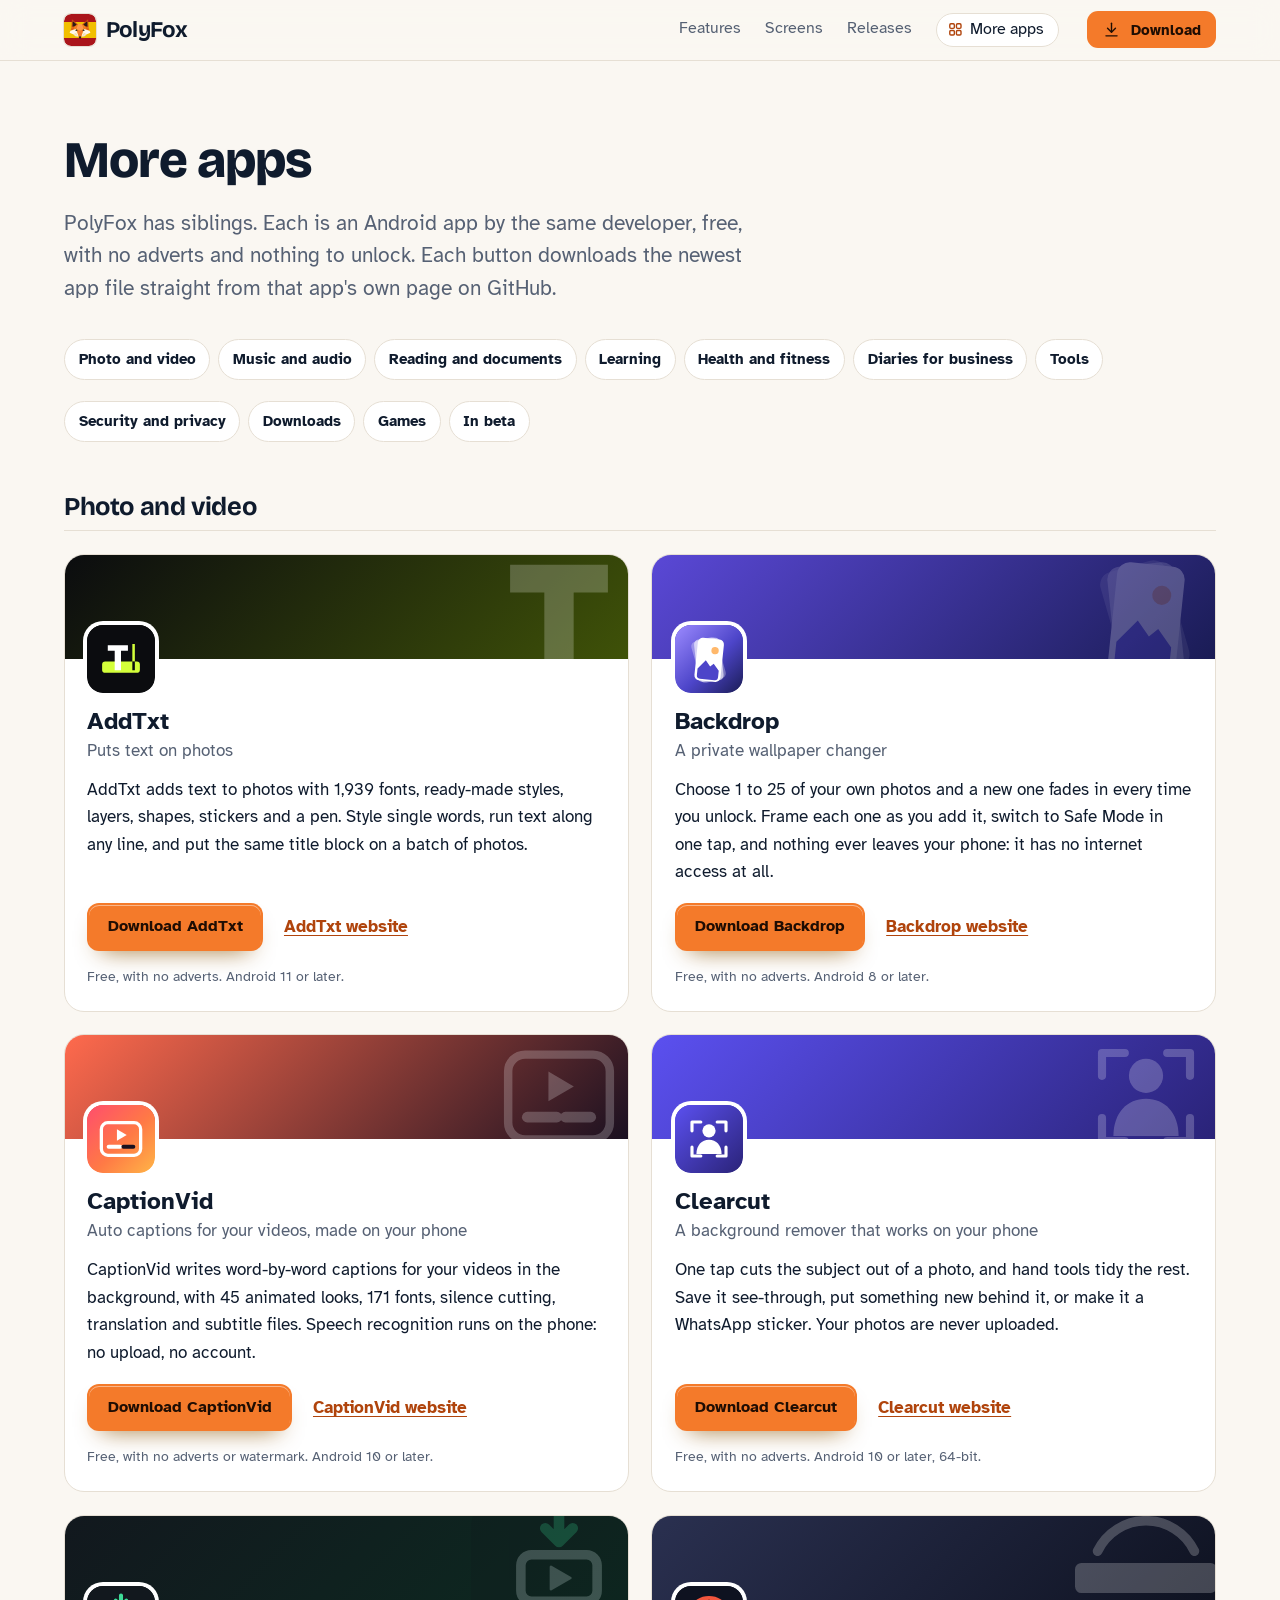
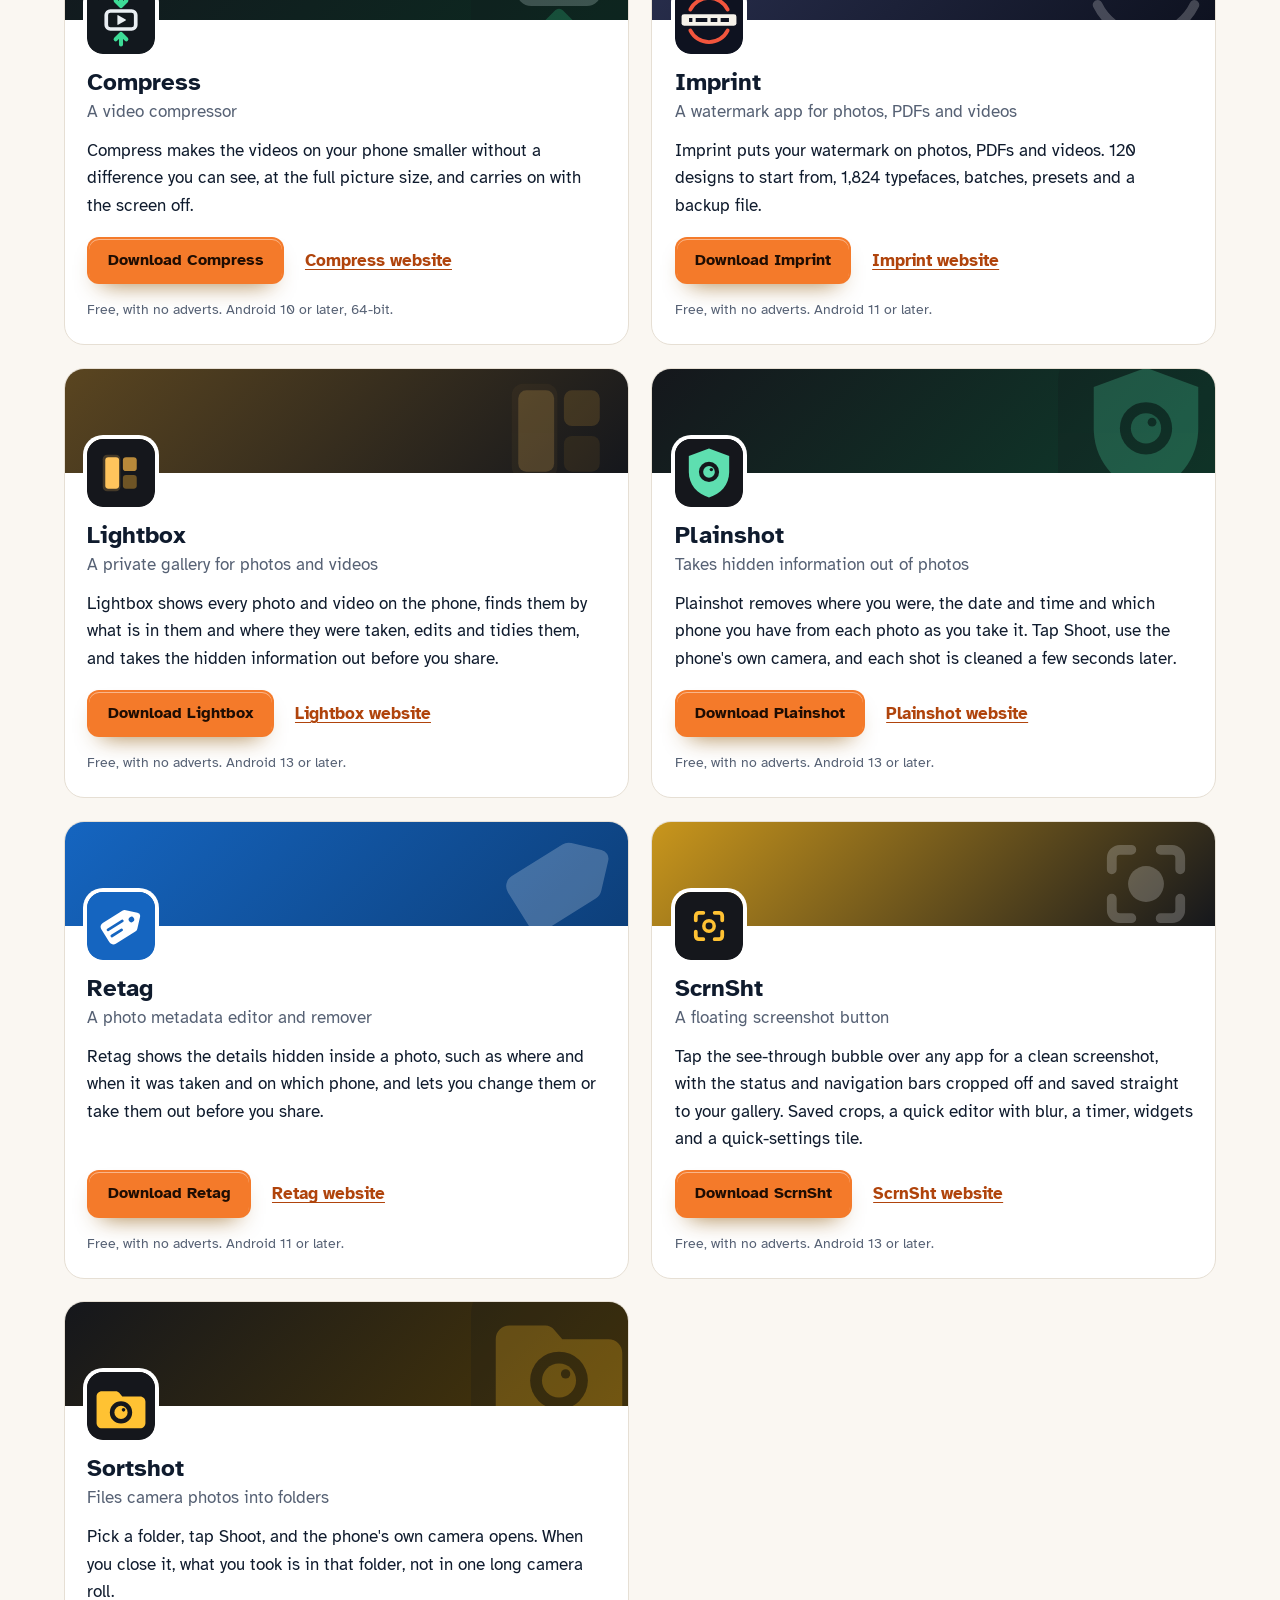
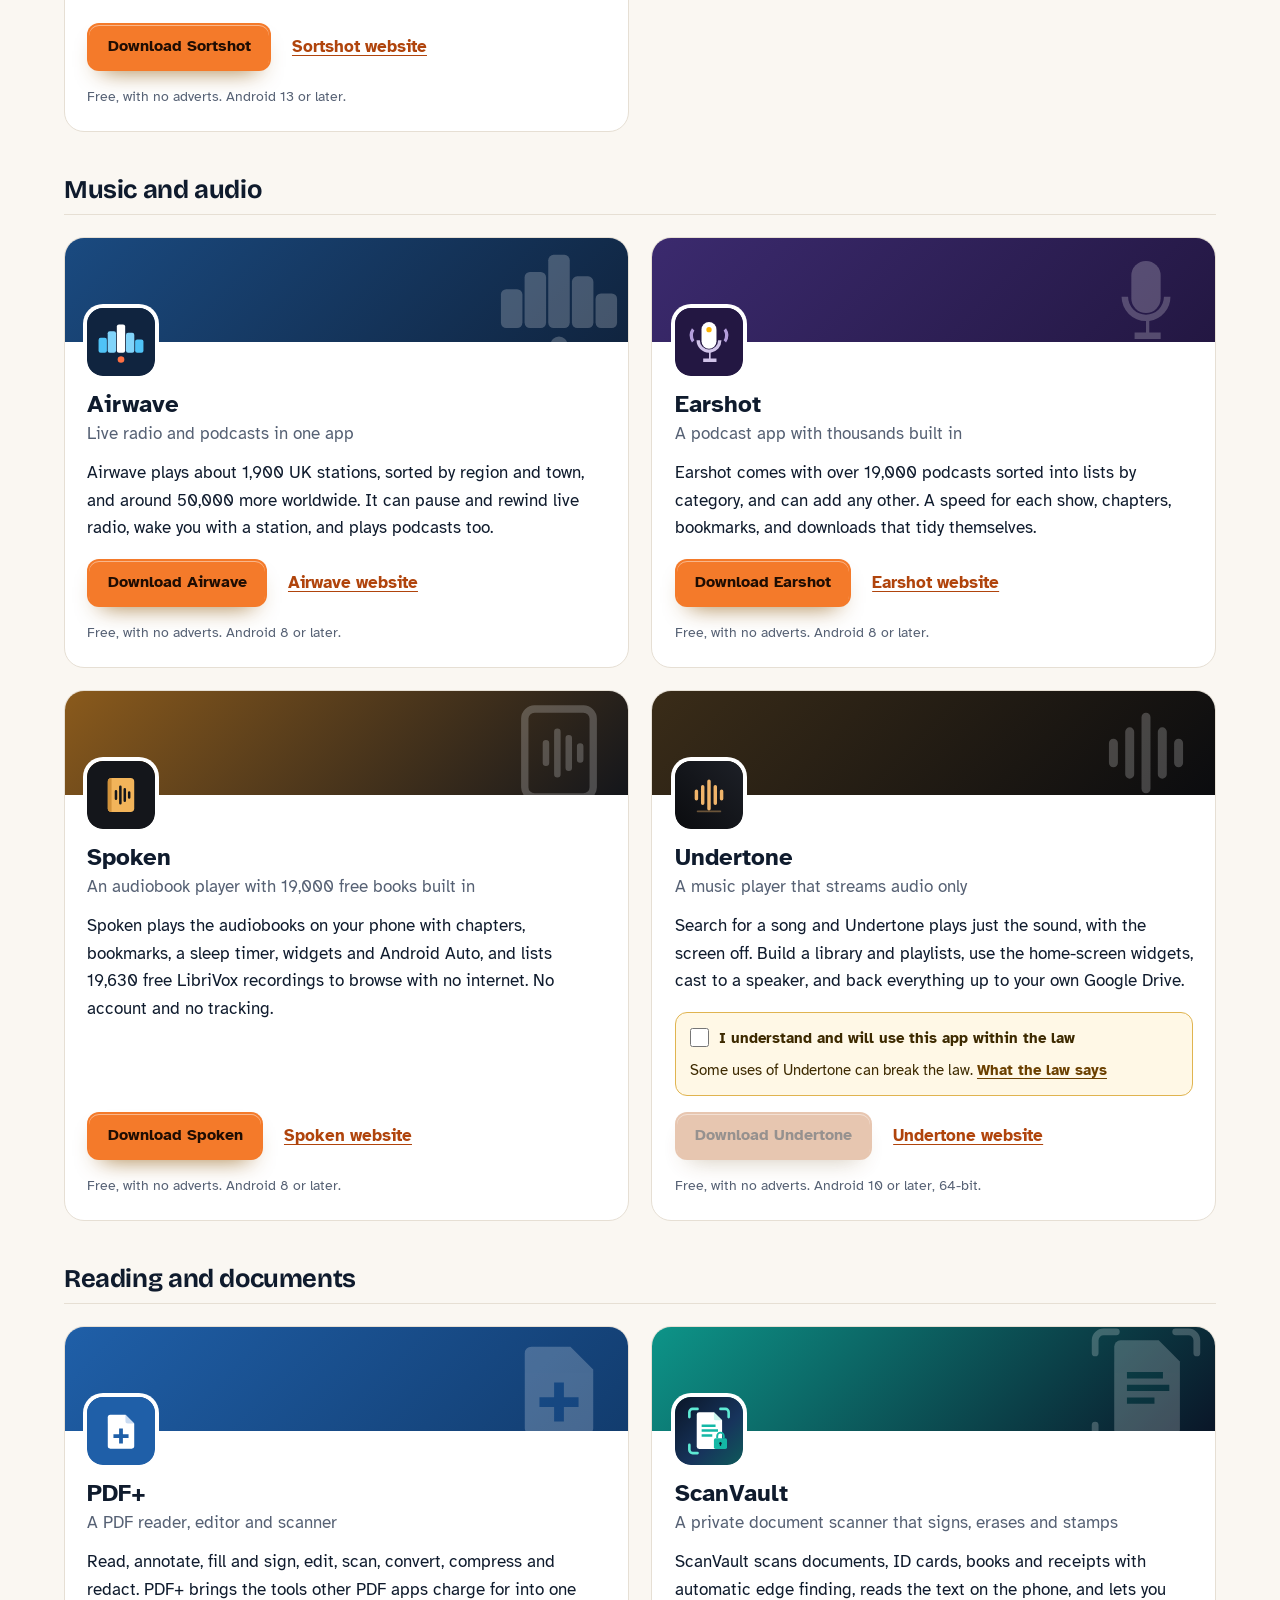
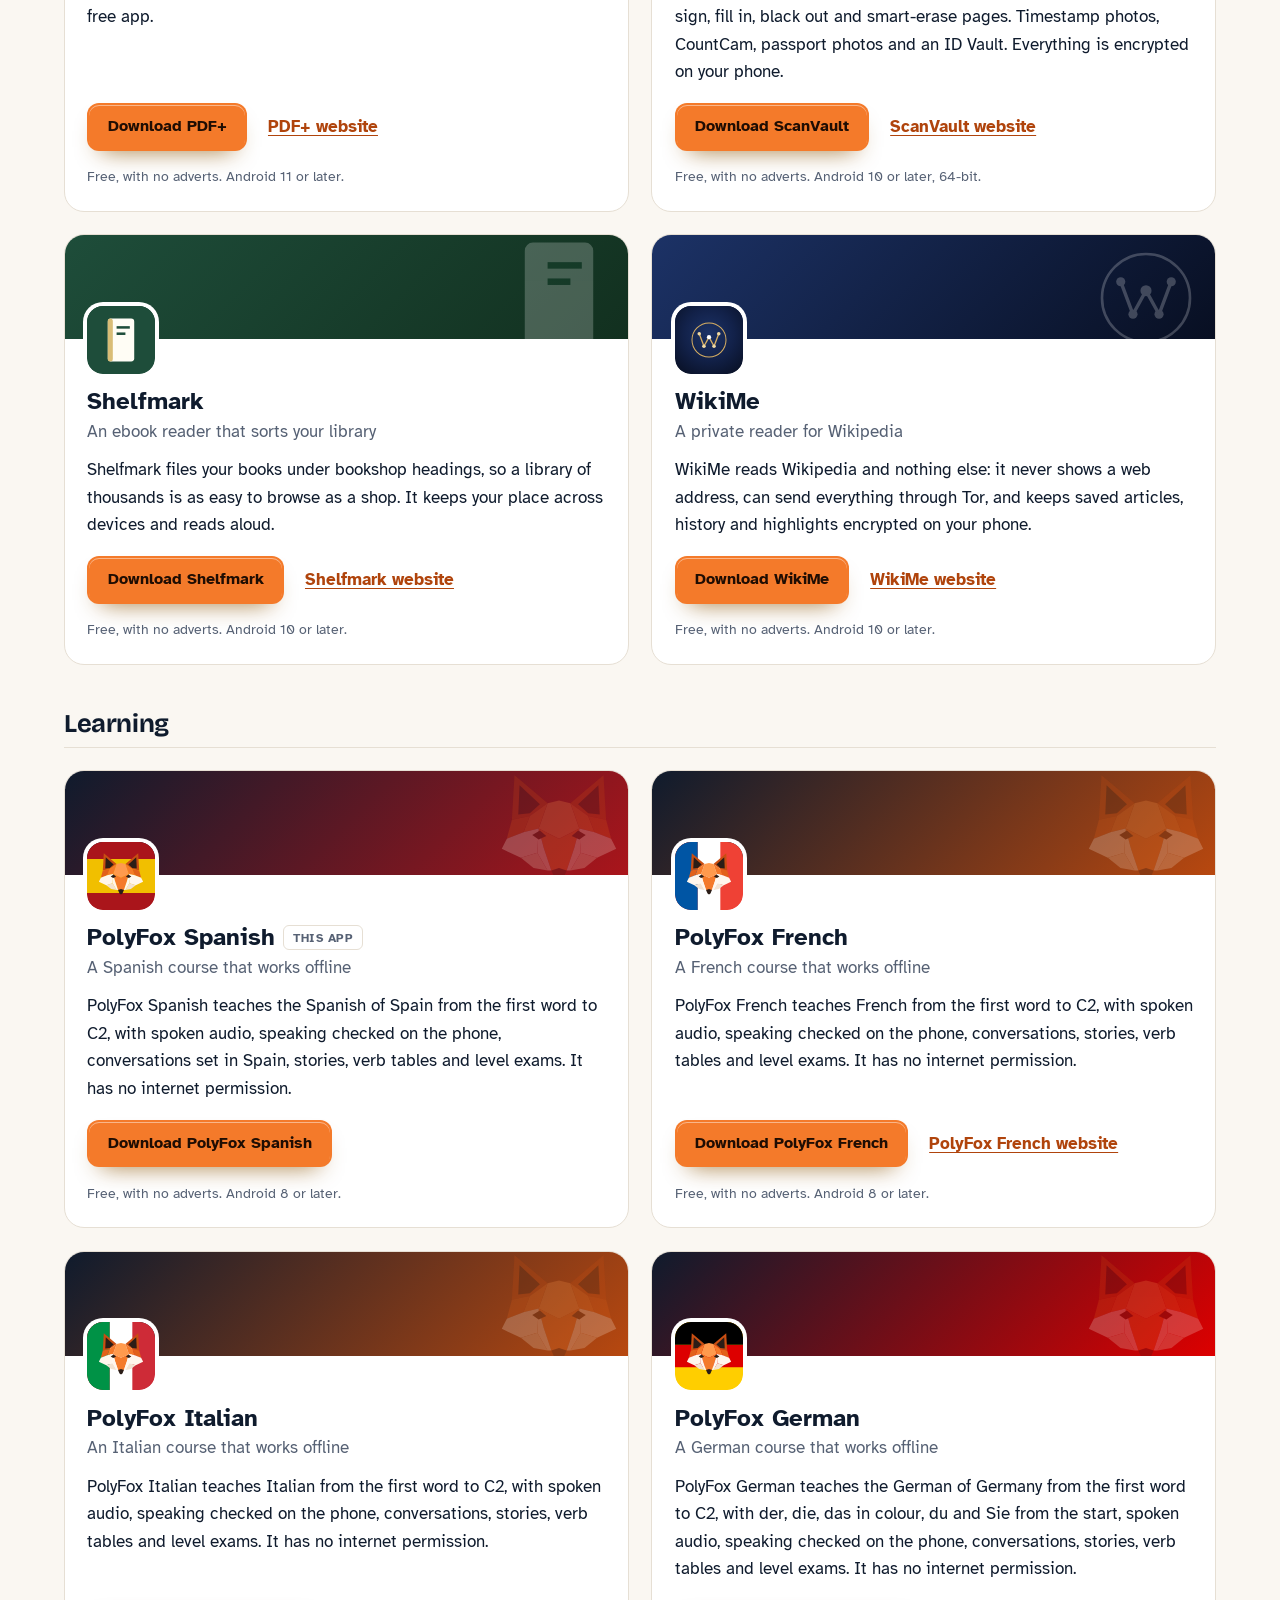
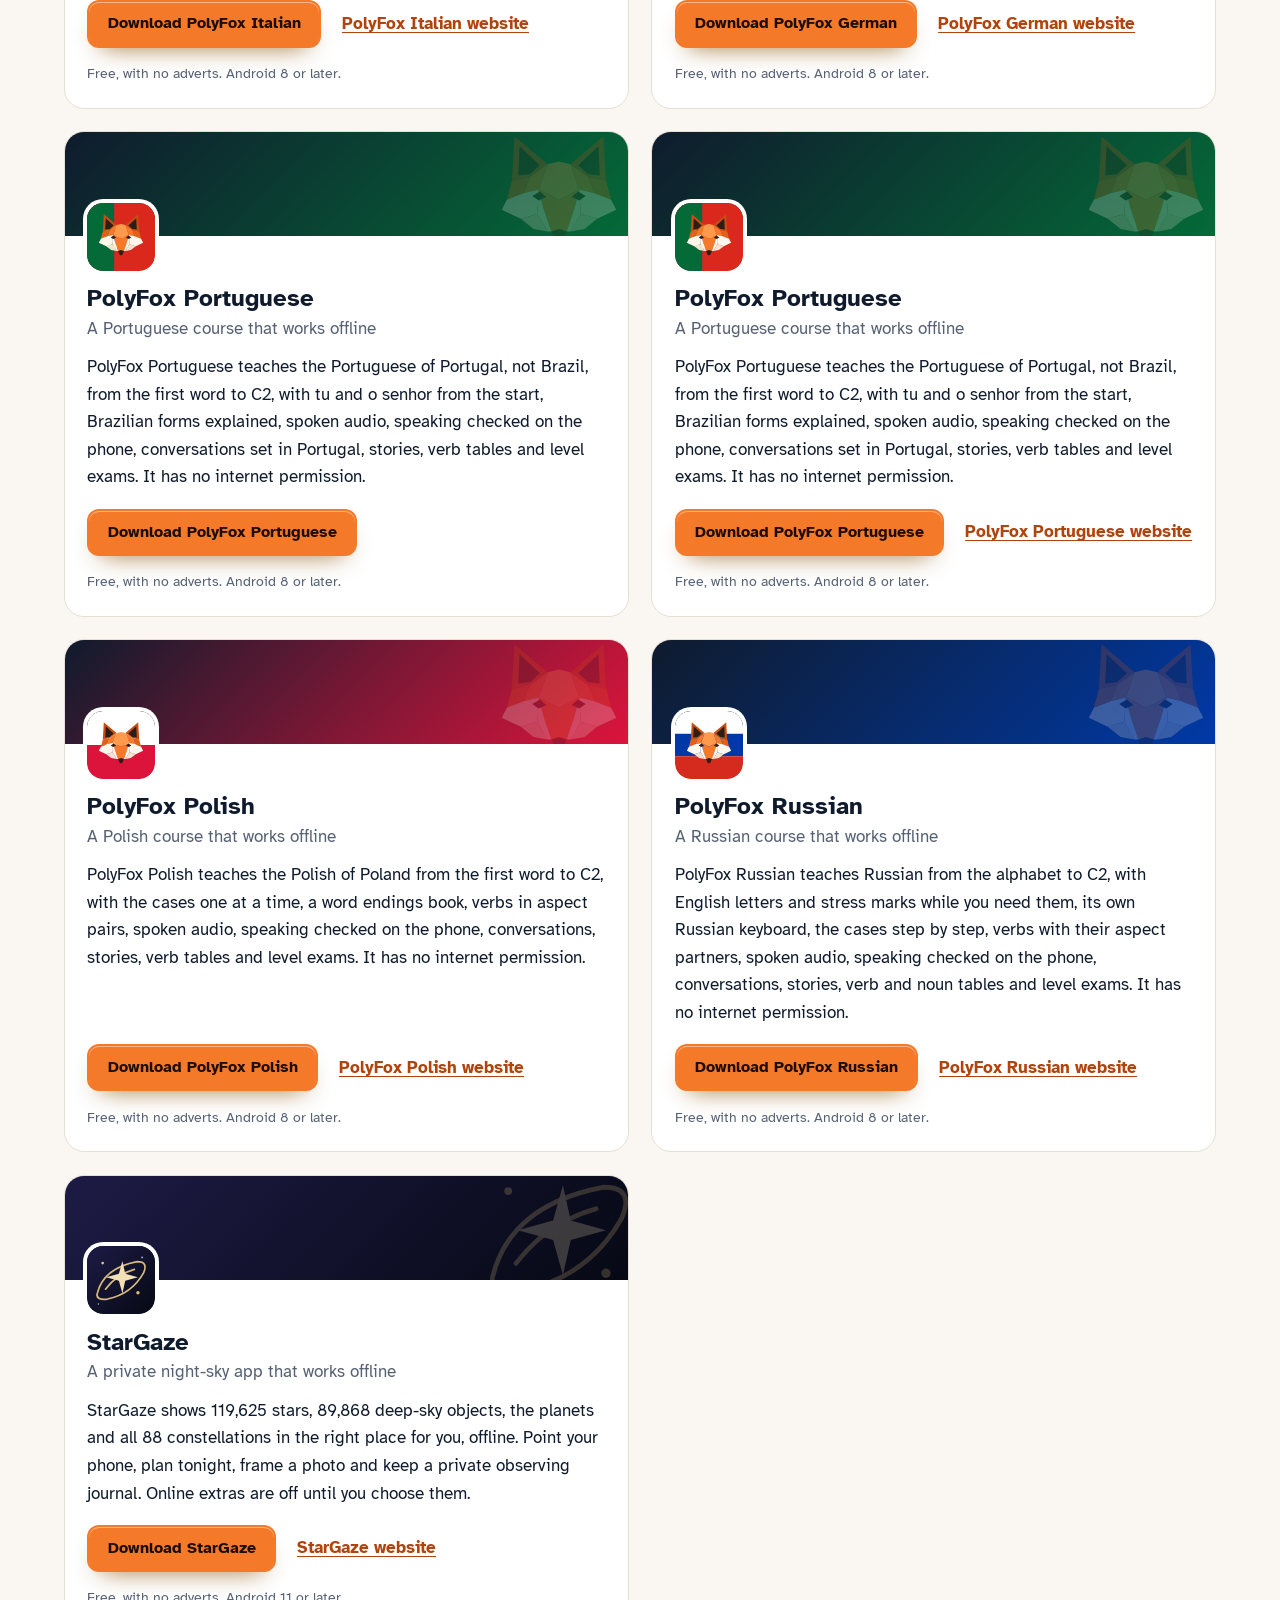
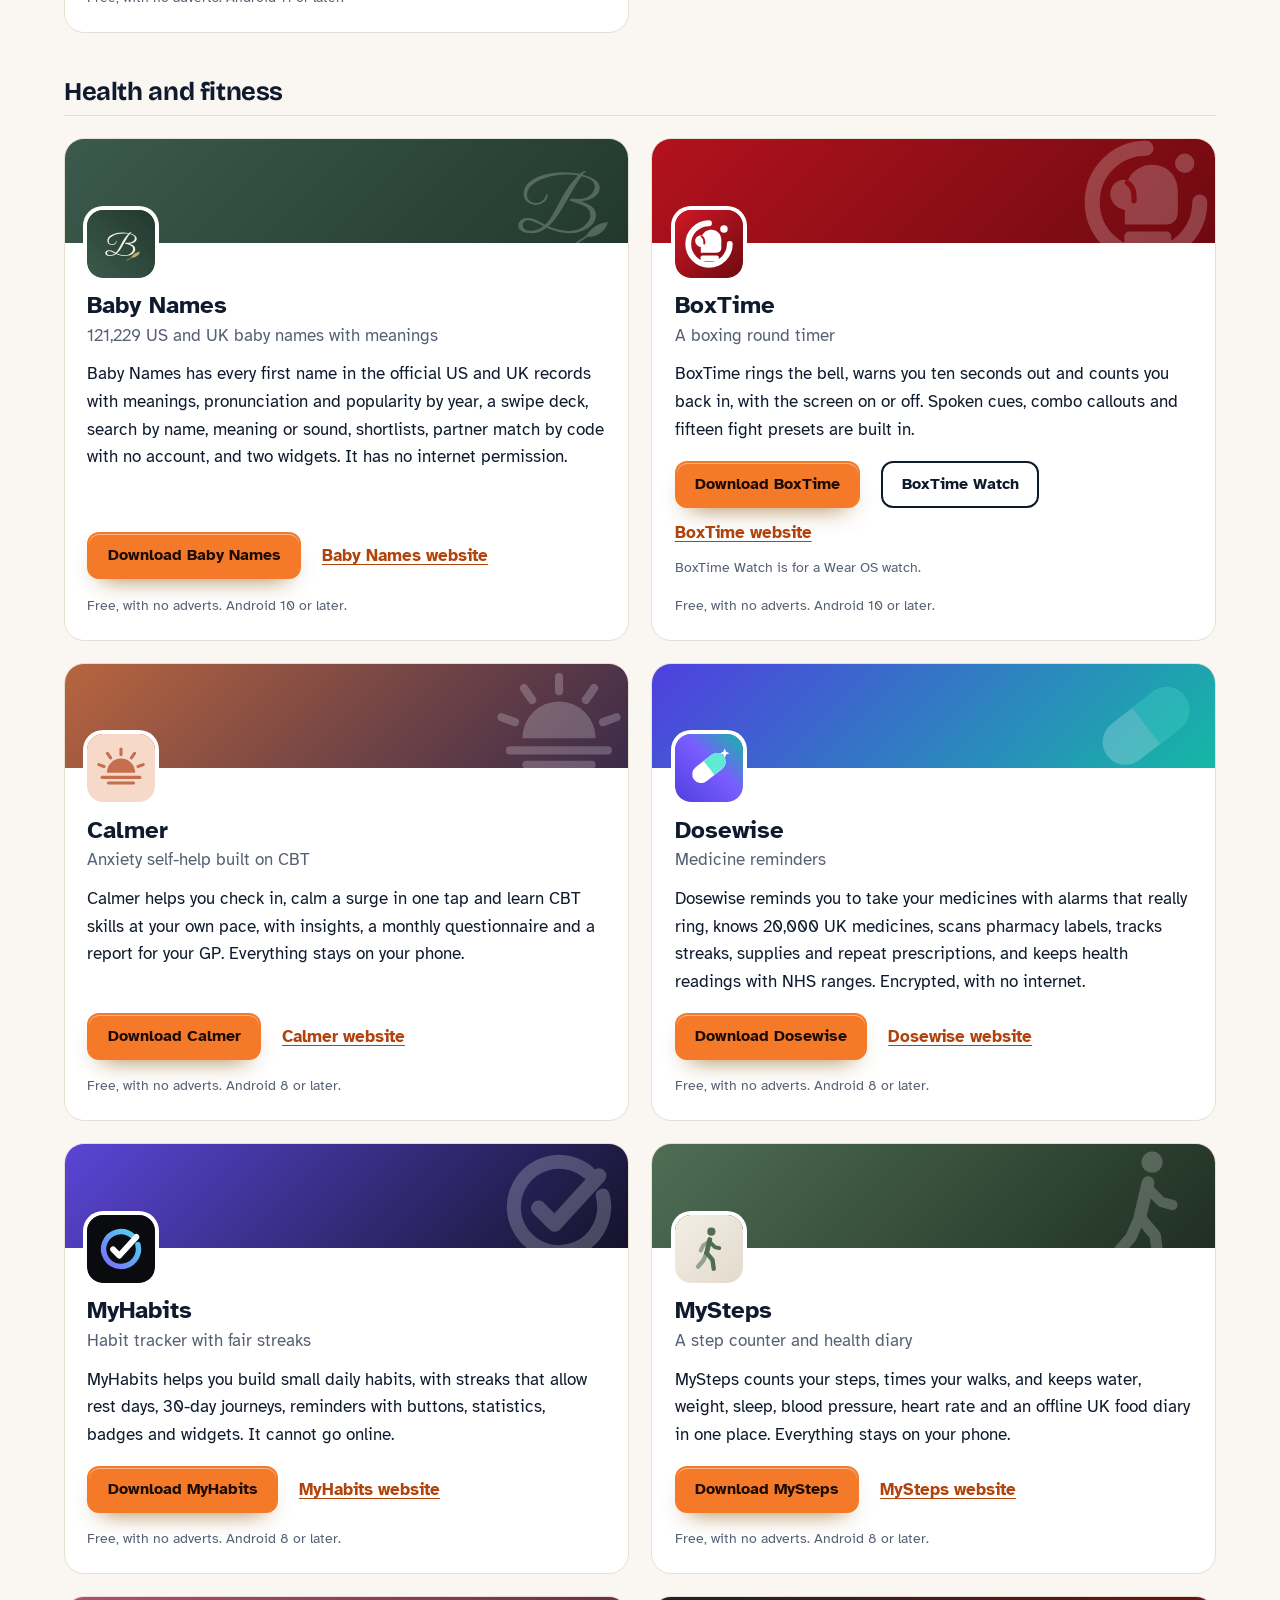
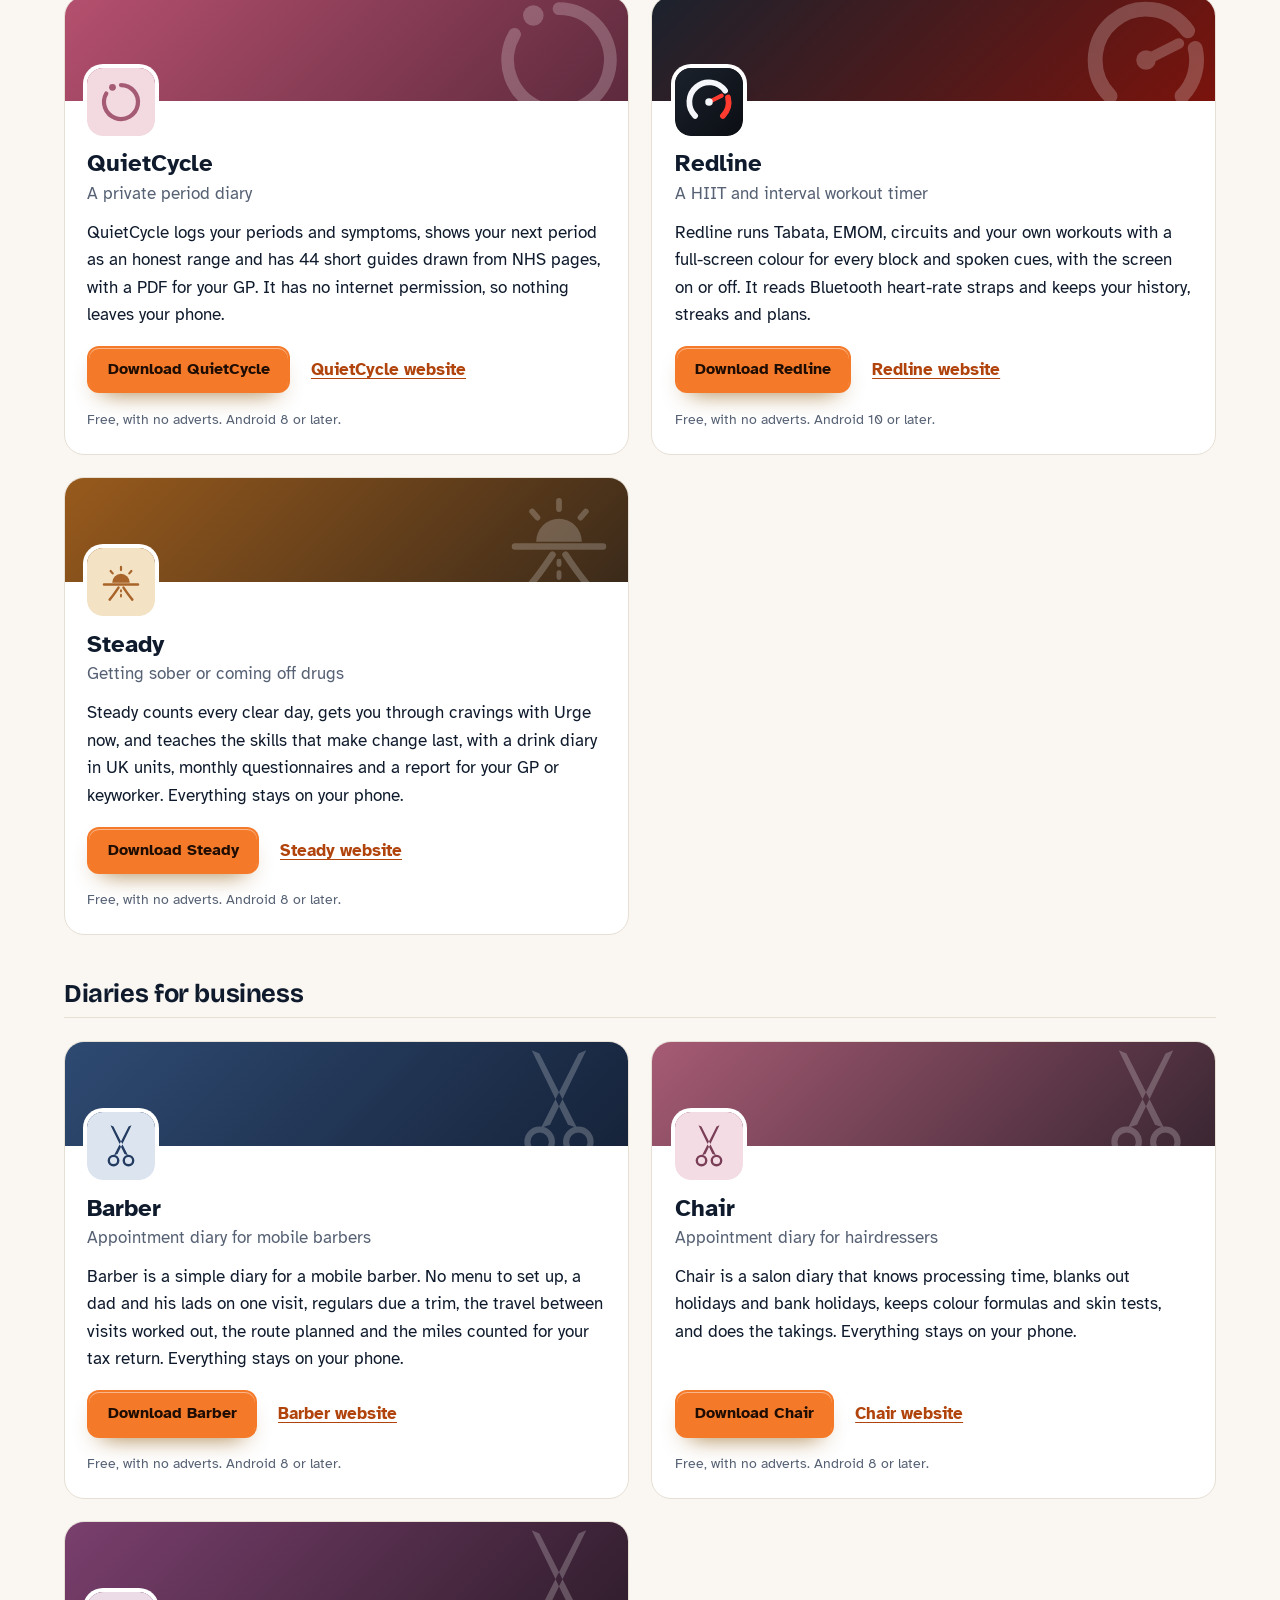
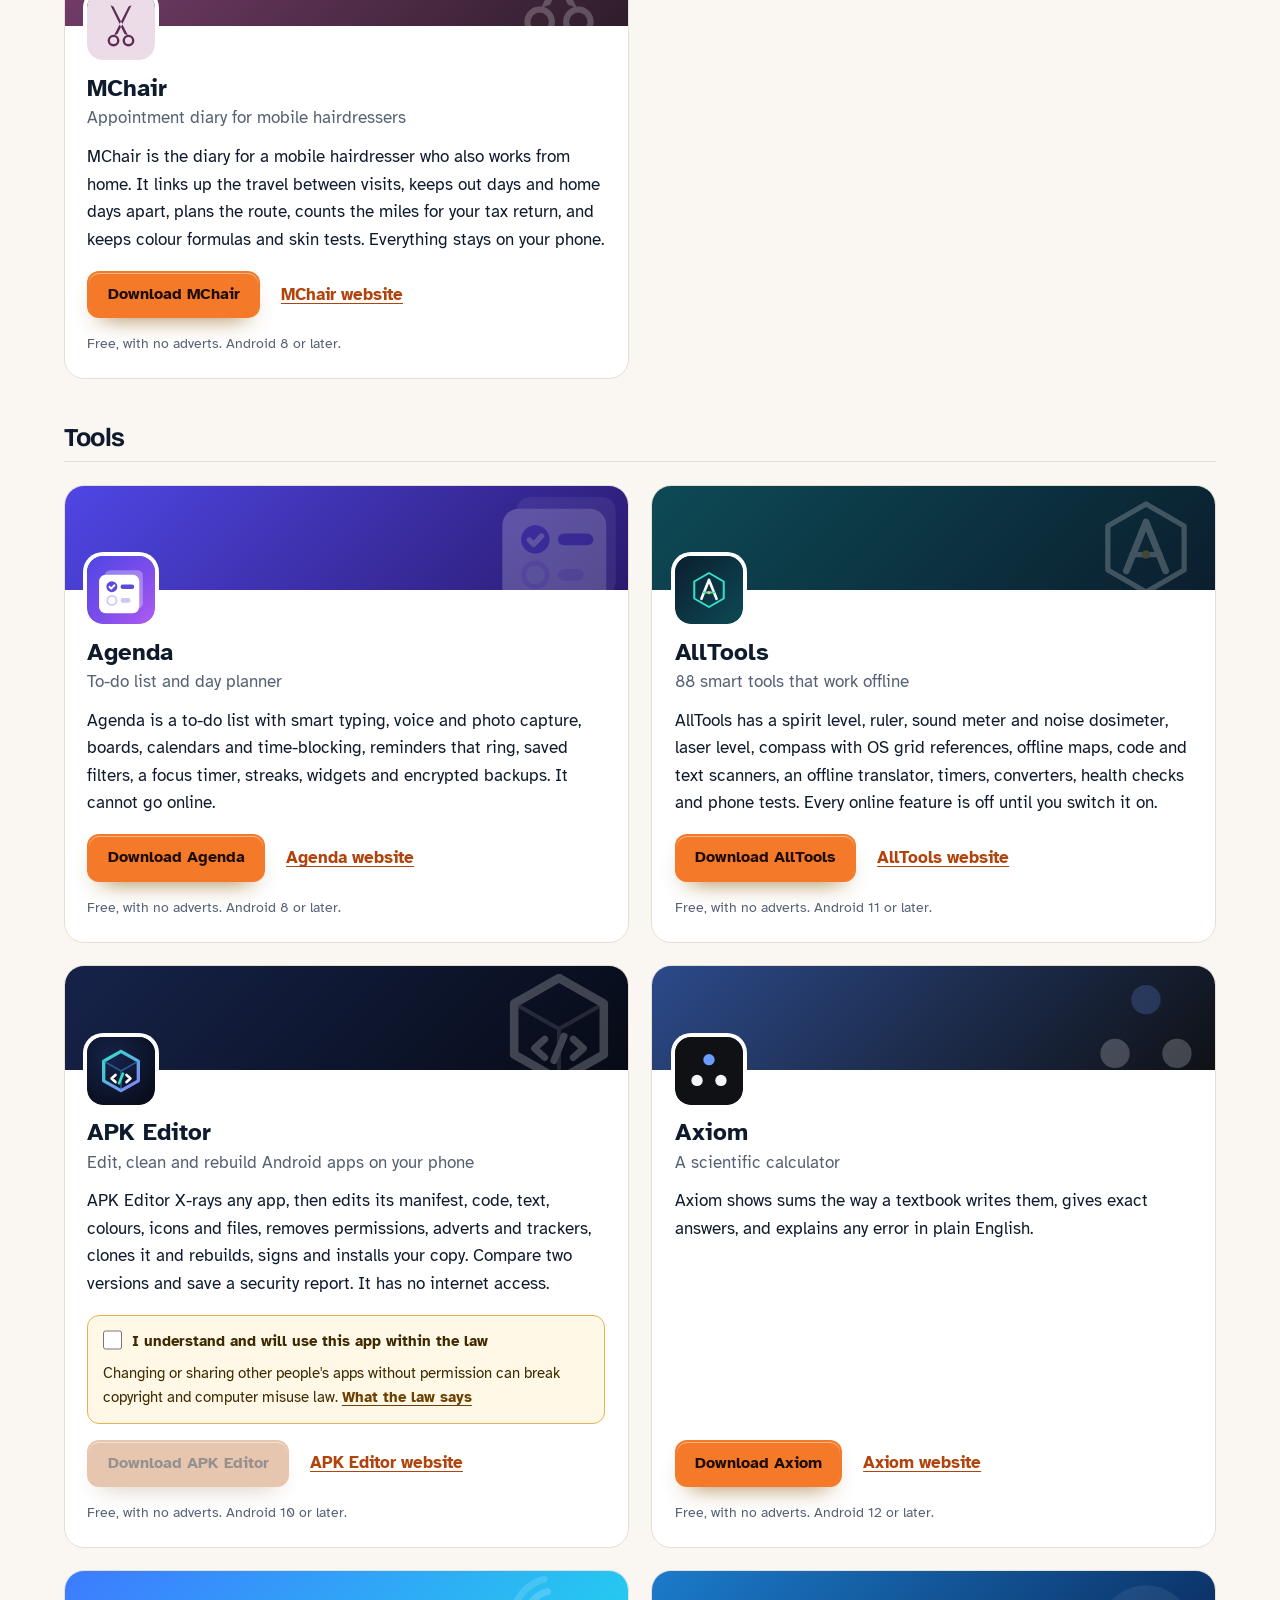
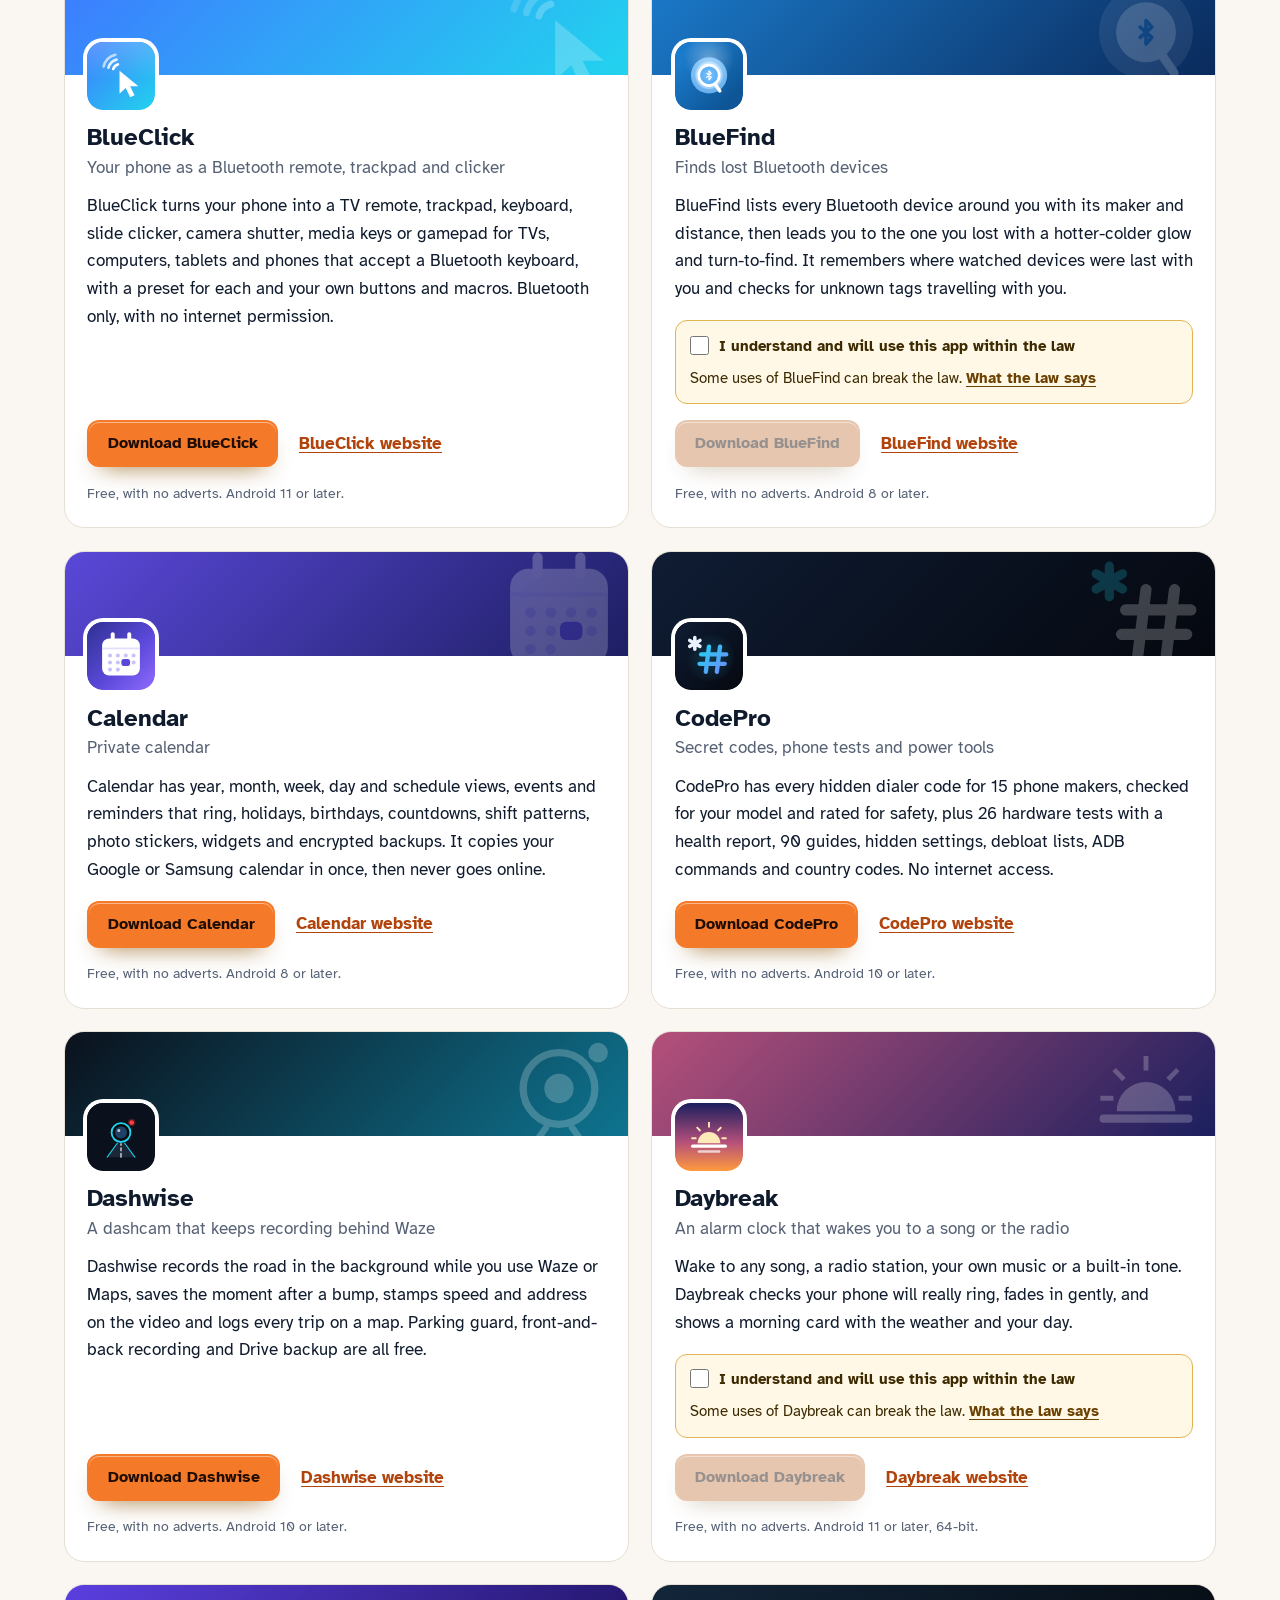
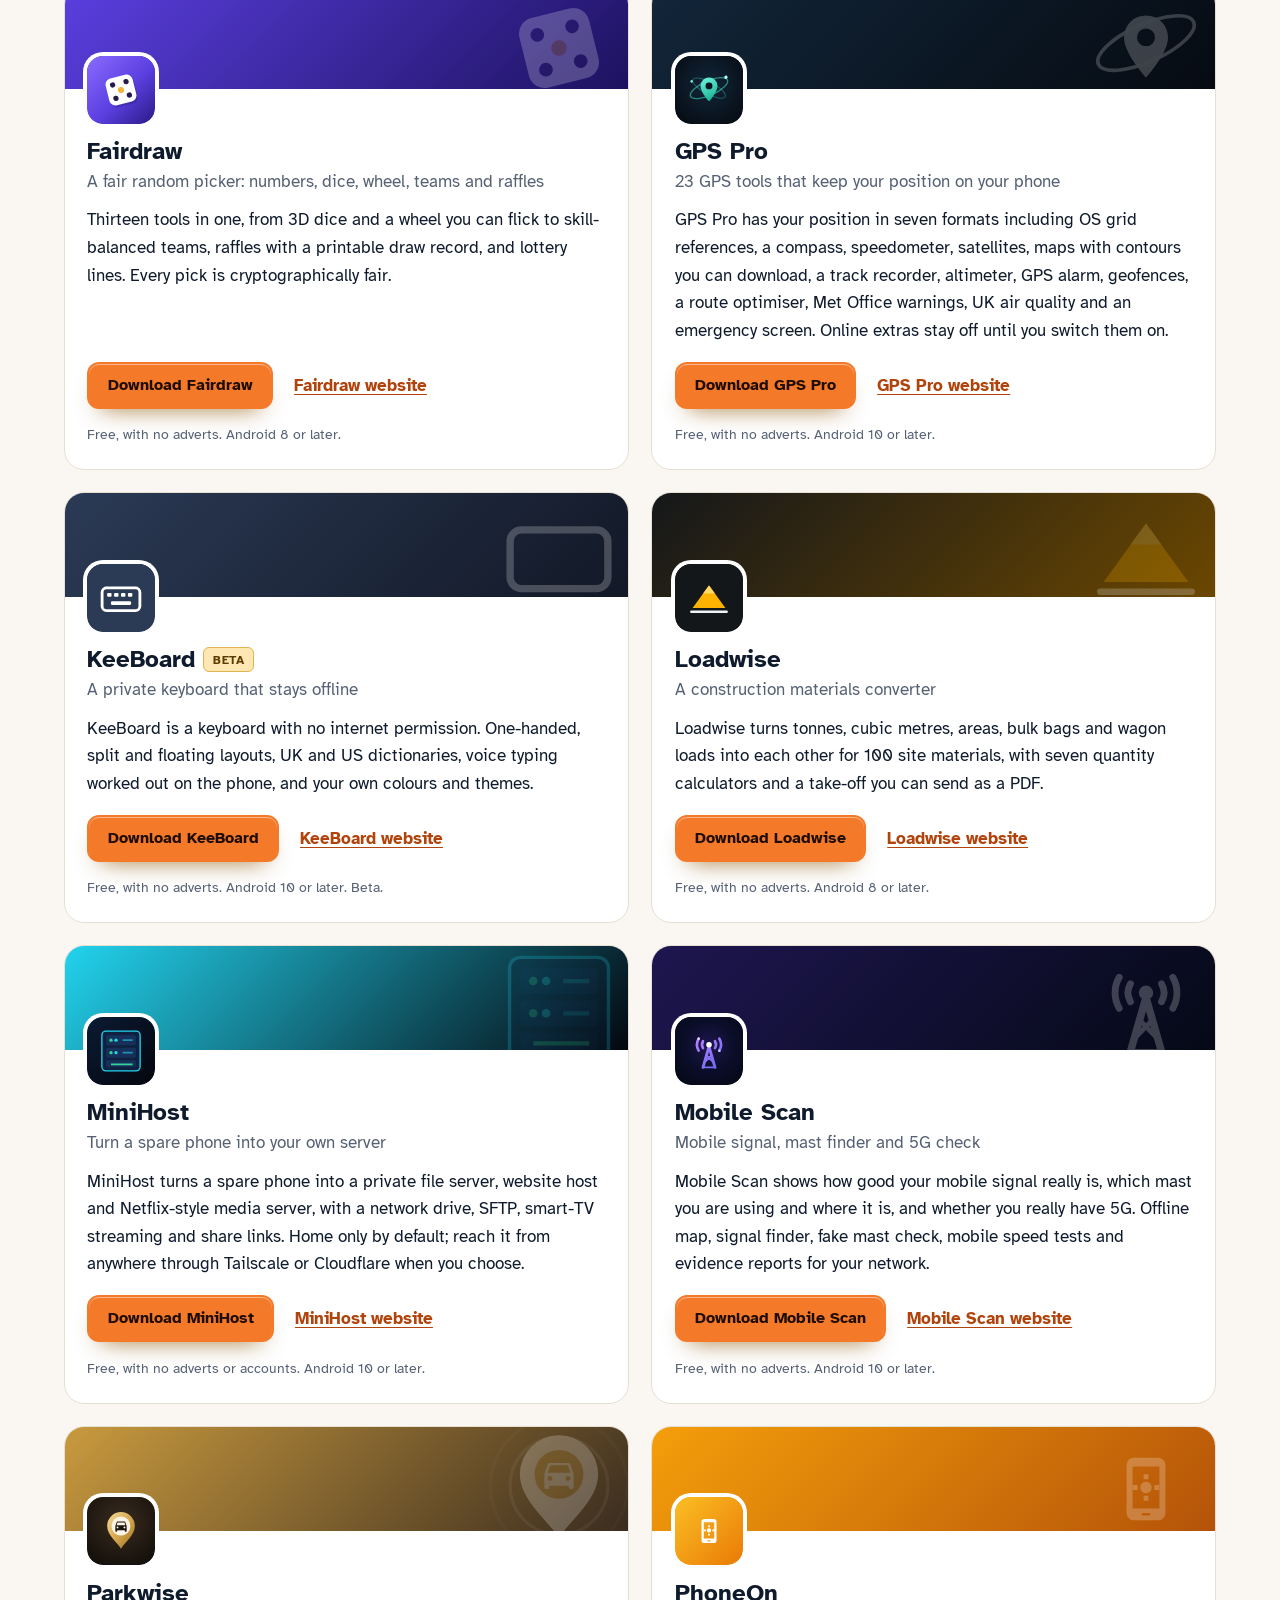
==== commit 150160a5: "More apps: add BlueClick" ====
--- a/more-apps.html
+++ b/more-apps.html
@@ -4,7 +4,7 @@
 <meta charset="utf-8">
 <meta name="viewport" content="width=device-width, initial-scale=1">
 <title>More apps by the maker of PolyFox Spanish</title>
-<meta name="description" content="All 97 free Android apps from the maker of PolyFox Spanish, in one list by category, each with its download and a link to its website.">
+<meta name="description" content="All 98 free Android apps from the maker of PolyFox Spanish, in one list by category, each with its download and a link to its website.">
 <meta name="author" content="Jonathan Jackson">
 <link rel="canonical" href="https://customgpter.github.io/polyfox-spanish/more-apps.html">
 <meta name="theme-color" content="#faf7f2" media="(prefers-color-scheme: light)">
@@ -12,7 +12,7 @@
 <meta property="og:type" content="website">
 <meta property="og:site_name" content="PolyFox Spanish">
 <meta property="og:title" content="More apps by the maker of PolyFox Spanish">
-<meta property="og:description" content="All 97 free Android apps from the maker of PolyFox Spanish, in one list by category, each with its download and a link to its website.">
+<meta property="og:description" content="All 98 free Android apps from the maker of PolyFox Spanish, in one list by category, each with its download and a link to its website.">
 <meta property="og:url" content="https://customgpter.github.io/polyfox-spanish/more-apps.html">
 <meta property="og:image" content="https://customgpter.github.io/polyfox-spanish/assets/og.png">
 <meta property="og:image:width" content="1200">
@@ -85,7 +85,7 @@
 <div class="mapps-group" role="group" aria-labelledby="apps-tools"><h2 class="mapps-cat" id="apps-tools">Tools</h2>
 <ul class="mapps"><li class="mapp" style="--b:#4f46e5;--b2:#2a1a6e"><div class="mapp-cover" aria-hidden="true"><svg viewBox="0 0 108 108"><g transform="translate(54 56) scale(1.45) translate(-52 -56)"><rect x="34" y="33" width="42" height="42" rx="6" fill="#fff" fill-opacity=".3"/><rect x="28" y="38" width="44" height="42" rx="7" fill="#fff" fill-opacity=".95"/><circle cx="42" cy="51" r="6" fill="#5b4bdb"/><path d="M39.4 51.2l1.9 1.9 3.4-3.6" stroke="#fff" stroke-width="2.2" fill="none" stroke-linecap="round" stroke-linejoin="round"/><rect x="51.5" y="48.5" width="15" height="5" rx="2.5" fill="#5b4bdb"/><circle cx="42" cy="66" r="5" fill="none" stroke="#cfc8f7" stroke-width="2"/><rect x="51.5" y="63.5" width="11" height="5" rx="2.5" fill="#cfc8f7"/></g></svg></div><div class="mapp-body"><svg class="mapp-icon" viewBox="0 0 108 108" aria-hidden="true"><defs><linearGradient id="i-agenda-agi" x1="0" y1="0" x2="1" y2="1"><stop offset="0" stop-color="#4f46e5"/><stop offset=".55" stop-color="#7c4deb"/><stop offset="1" stop-color="#b15cf0"/></linearGradient></defs><rect width="108" height="108" rx="24" fill="url(#i-agenda-agi)"/><g transform="translate(54 56) scale(1.45) translate(-52 -56)"><rect x="34" y="33" width="42" height="42" rx="6" fill="#fff" fill-opacity=".3"/><rect x="28" y="38" width="44" height="42" rx="7" fill="#fff"/><circle cx="42" cy="51" r="6" fill="#5b4bdb"/><path d="M39.4 51.2l1.9 1.9 3.4-3.6" stroke="#fff" stroke-width="2.2" fill="none" stroke-linecap="round" stroke-linejoin="round"/><rect x="51.5" y="48.5" width="15" height="5" rx="2.5" fill="#5b4bdb"/><circle cx="42" cy="66" r="5" fill="none" stroke="#cfc8f7" stroke-width="2"/><rect x="51.5" y="63.5" width="11" height="5" rx="2.5" fill="#cfc8f7"/></g></svg><h3>Agenda</h3><p class="mapp-kind">To-do list and day planner</p><p class="mapp-say">Agenda is a to-do list with smart typing, voice and photo capture, boards, calendars and time-blocking, reminders that ring, saved filters, a focus timer, streaks, widgets and encrypted backups. It cannot go online.</p><p class="mapp-go"><a class="button" href="https://github.com/CustomGPTer/agenda/releases/latest/download/Agenda.apk">Download Agenda</a><a class="mapp-site" href="https://customgpter.github.io/agenda/">Agenda website</a></p><p class="mapp-needs">Free, with no adverts. Android 8 or later.</p></div></li>
 <li class="mapp" style="--b:#0d4a55;--b2:#0b1e2e"><div class="mapp-cover" aria-hidden="true"><svg viewBox="0 0 108 108"><path d="M54 27L77.4 40.5L77.4 67.5L54 81L30.6 67.5L30.6 40.5Z" stroke="#fff" stroke-width="3.2" stroke-linejoin="round" fill="none"/><path d="M42 68L54 38L66 68" stroke="#fff" stroke-width="4.2" stroke-linecap="round" stroke-linejoin="round" fill="none"/><path d="M45.5 58L62.5 58" stroke="#fff" stroke-width="3.2" stroke-linecap="round"/><circle cx="54" cy="58" r="2.6" fill="#ffc24b"/></svg></div><div class="mapp-body"><svg class="mapp-icon" viewBox="0 0 108 108" aria-hidden="true"><defs><linearGradient id="i-alltools-atbg" x1="0" y1="0" x2="1" y2="1"><stop offset="0" stop-color="#0b1e2e"/><stop offset="1" stop-color="#0d4a55"/></linearGradient></defs><rect width="108" height="108" rx="24" fill="url(#i-alltools-atbg)"/><path d="M54 27L77.4 40.5L77.4 67.5L54 81L30.6 67.5L30.6 40.5Z" stroke="#35e0c8" stroke-width="3.2" stroke-linejoin="round" fill="none"/><path d="M42 68L54 38L66 68" stroke="#fff" stroke-width="4.2" stroke-linecap="round" stroke-linejoin="round" fill="none"/><path d="M45.5 58L62.5 58" stroke="#35e0c8" stroke-width="3.2" stroke-linecap="round"/><circle cx="54" cy="58" r="2.6" fill="#ffc24b"/></svg><h3>AllTools</h3><p class="mapp-kind">88 smart tools that work offline</p><p class="mapp-say">AllTools has a spirit level, ruler, sound meter and noise dosimeter, laser level, compass with OS grid references, offline maps, code and text scanners, an offline translator, timers, converters, health checks and phone tests. Every online feature is off until you switch it on.</p><p class="mapp-go"><a class="button" href="https://github.com/CustomGPTer/alltools/releases/latest/download/AllTools.apk">Download AllTools</a><a class="mapp-site" href="https://customgpter.github.io/alltools/">AllTools website</a></p><p class="mapp-needs">Free, with no adverts. Android 11 or later.</p></div></li><li class="mapp is-gated" style="--b:#16234a;--b2:#070b16"><div class="mapp-cover" aria-hidden="true"><svg viewBox="0 0 108 108"><g transform="translate(54 54) scale(1.25) translate(-54 -52)"><path d="M54 27L76 39.5L76 64.5L54 77L32 64.5L32 39.5Z" stroke="#fff" stroke-width="4.2" stroke-linejoin="round" fill="none"/><path d="M32 39.5L54 52L76 39.5M54 52L54 77" stroke="#fff" stroke-width="2" stroke-linecap="round" fill="none" opacity=".5"/><path d="M47 57L42 61.5L47 66M61 57L66 61.5L61 66" stroke="#fff" stroke-width="3.4" stroke-linecap="round" stroke-linejoin="round" fill="none"/><path d="M56.5 55.5L51.5 67.5" stroke="#fff" stroke-width="3.4" stroke-linecap="round"/></g></svg></div><div class="mapp-body"><svg class="mapp-icon" viewBox="0 0 108 108" aria-hidden="true"><defs><radialGradient id="i-apkeditor-aebg" cx="40" cy="34" r="96" gradientUnits="userSpaceOnUse"><stop offset="0" stop-color="#16234a"/><stop offset="1" stop-color="#070b16"/></radialGradient><linearGradient id="i-apkeditor-aehx" x1="32" y1="27" x2="76" y2="77" gradientUnits="userSpaceOnUse"><stop offset="0" stop-color="#2ee6c5"/><stop offset="1" stop-color="#8b7cff"/></linearGradient></defs><rect width="108" height="108" rx="24" fill="url(#i-apkeditor-aebg)"/><g transform="translate(54 54) scale(1.25) translate(-54 -52)"><path d="M54 27L76 39.5L76 64.5L54 77L32 64.5L32 39.5Z" stroke="url(#i-apkeditor-aehx)" stroke-width="4.2" stroke-linejoin="round" fill="none"/><path d="M32 39.5L54 52L76 39.5M54 52L54 77" stroke="#3d8fd6" stroke-width="2" stroke-linecap="round" fill="none" opacity=".55"/><path d="M47 57L42 61.5L47 66M61 57L66 61.5L61 66" stroke="#fff" stroke-width="3.4" stroke-linecap="round" stroke-linejoin="round" fill="none"/><path d="M56.5 55.5L51.5 67.5" stroke="#2ee6c5" stroke-width="3.4" stroke-linecap="round"/></g></svg><h3>APK Editor</h3><p class="mapp-kind">Edit, clean and rebuild Android apps on your phone</p><p class="mapp-say">APK Editor X-rays any app, then edits its manifest, code, text, colours, icons and files, removes permissions, adverts and trackers, clones it and rebuilds, signs and installs your copy. Compare two versions and save a security report. It has no internet access.</p><div class="mapp-law" data-gate><label><input type="checkbox"> I understand and will use this app within the law</label><p>Changing or sharing other people's apps without permission can break copyright and computer misuse law. <a href="https://customgpter.github.io/apkeditor/terms.html#law">What the law says</a></p><noscript><p>Turn on JavaScript to download, or use the <a href="https://customgpter.github.io/apkeditor/">APK Editor website</a>.</p></noscript></div><p class="mapp-go"><a class="button" data-href="https://github.com/CustomGPTer/apkeditor/releases/latest/download/APKEditor.apk" aria-disabled="true" role="link" tabindex="-1">Download APK Editor</a><a class="mapp-site" href="https://customgpter.github.io/apkeditor/">APK Editor website</a></p><p class="mapp-needs">Free, with no adverts. Android 10 or later.</p></div></li><li class="mapp" style="--b:#2c4a8a;--b2:#0f1115"><div class="mapp-cover" aria-hidden="true"><svg viewBox="0 0 108 108"><circle cx="54" cy="36" r="9" fill="#6c9bff"/><circle cx="35" cy="69" r="9" fill="#f3f5f8"/><circle cx="73" cy="69" r="9" fill="#f3f5f8"/></svg></div><div class="mapp-body"><svg class="mapp-icon" viewBox="0 0 108 108" aria-hidden="true"><rect width="108" height="108" rx="24" fill="#0f1115"/><circle cx="54" cy="36" r="9" fill="#6c9bff"/><circle cx="35" cy="69" r="9" fill="#f3f5f8"/><circle cx="73" cy="69" r="9" fill="#f3f5f8"/></svg><h3>Axiom</h3><p class="mapp-kind">A scientific calculator</p><p class="mapp-say">Axiom shows sums the way a textbook writes them, gives exact answers, and explains any error in plain English.</p><p class="mapp-go"><a class="button" href="https://github.com/CustomGPTer/axiom/releases/latest/download/Axiom.apk">Download Axiom</a><a class="mapp-site" href="https://customgpter.github.io/axiom/">Axiom website</a></p><p class="mapp-needs">Free, with no adverts. Android 12 or later.</p></div></li>
-<li class="mapp is-gated" style="--b:#1b7bcb;--b2:#0a2a5c"><div class="mapp-cover" aria-hidden="true"><svg viewBox="0 0 108 108"><circle cx="54" cy="52.92" r="28.8" fill="#fff" fill-opacity=".35"/><path d="M63 65.88L71.28 77.76" stroke="#fff" stroke-width="5.4" stroke-linecap="round"/><circle cx="54" cy="52.92" r="18.36" fill="#fff" fill-opacity=".95"/><path d="M50.4 49.75L57.6 56.09L54 60.12L54 45.72L57.6 49.75L50.4 56.09" fill="none" stroke="#1B7BCB" stroke-width="2.2" stroke-linecap="round" stroke-linejoin="round"/></svg></div><div class="mapp-body"><svg class="mapp-icon" viewBox="0 0 108 108" aria-hidden="true"><defs><linearGradient id="i-bluefind-bfa" gradientUnits="userSpaceOnUse" x1="18" y1="18" x2="90" y2="90"><stop offset="0" stop-color="#1B7BCB"/><stop offset="1" stop-color="#0D5596"/></linearGradient><radialGradient id="i-bluefind-bfb" gradientUnits="userSpaceOnUse" cx="54" cy="26" r="40"><stop offset="0" stop-color="#fff" stop-opacity=".33"/><stop offset="1" stop-color="#fff" stop-opacity="0"/></radialGradient><radialGradient id="i-bluefind-bfc" gradientUnits="userSpaceOnUse" cx="54" cy="39.6" r="39.6"><stop offset="0" stop-color="#B7E0FF"/><stop offset=".6" stop-color="#7FC0F5"/><stop offset="1" stop-color="#6AB0EC"/></radialGradient><radialGradient id="i-bluefind-bfd" gradientUnits="userSpaceOnUse" cx="54" cy="52.92" r="14.4"><stop offset="0" stop-color="#79C3FF"/><stop offset="1" stop-color="#5AAEF5"/></radialGradient></defs><rect width="108" height="108" rx="24" fill="url(#i-bluefind-bfa)"/><rect width="108" height="108" rx="24" fill="url(#i-bluefind-bfb)"/><circle cx="54" cy="52.92" r="28.8" fill="url(#i-bluefind-bfc)"/><circle cx="54" cy="52.92" r="21.6" fill="#fff" fill-opacity=".35"/><path d="M63 65.88L71.28 77.76" stroke="#fff" stroke-width="5.4" stroke-linecap="round"/><circle cx="54" cy="52.92" r="18.36" fill="#fff"/><circle cx="54" cy="52.92" r="14.04" fill="url(#i-bluefind-bfd)"/><path d="M50.4 49.75L57.6 56.09L54 60.12L54 45.72L57.6 49.75L50.4 56.09" fill="none" stroke="#fff" stroke-width="1.87" stroke-linecap="round" stroke-linejoin="round"/></svg><h3>BlueFind</h3><p class="mapp-kind">Finds lost Bluetooth devices</p><p class="mapp-say">BlueFind lists every Bluetooth device around you with its maker and distance, then leads you to the one you lost with a hotter-colder glow and turn-to-find. It remembers where watched devices were last with you and checks for unknown tags travelling with you.</p><div class="mapp-law" data-gate><label><input type="checkbox"> I understand and will use this app within the law</label><p>Some uses of BlueFind can break the law. <a href="https://customgpter.github.io/bluefind/terms.html#law">What the law says</a></p><noscript><p>Turn on JavaScript to download, or use the <a href="https://customgpter.github.io/bluefind/">BlueFind website</a>.</p></noscript></div><p class="mapp-go"><a class="button" data-href="https://github.com/CustomGPTer/bluefind/releases/latest/download/BlueFind.apk" aria-disabled="true" role="link" tabindex="-1">Download BlueFind</a><a class="mapp-site" href="https://customgpter.github.io/bluefind/">BlueFind website</a></p><p class="mapp-needs">Free, with no adverts. Android 8 or later.</p></div></li>
+<li class="mapp" style="--b:#3D7BFF;--b2:#22D3EE"><div class="mapp-cover" aria-hidden="true"><svg viewBox="0 0 108 108"><g transform="translate(54 54) scale(1.3) translate(-54 -54)"><path fill="#fff" d="M52.20 47.52L52.20 75.60L59.76 68.76L65.16 79.92L70.56 77.40L65.16 66.60L75.24 66.60Z"/><g fill="none" stroke="#fff" stroke-width="3.31" stroke-linecap="round"><path d="M44.55 45.47A7.92 7.92 0 0 1 50.15 39.87"/><path opacity=".82" d="M38.64 43.89A14.04 14.04 0 0 1 48.57 33.96"/><path opacity=".64" d="M32.73 42.30A20.16 20.16 0 0 1 46.98 28.05"/></g></g></svg></div><div class="mapp-body"><svg class="mapp-icon" viewBox="0 0 108 108" aria-hidden="true"><defs><linearGradient id="i-blueclick-bcbg" x1="0" y1="0" x2="108" y2="108" gradientUnits="userSpaceOnUse"><stop offset="0" stop-color="#3D7BFF"/><stop offset="1" stop-color="#22D3EE"/></linearGradient><linearGradient id="i-blueclick-bcsh" x1="0" y1="0" x2="0" y2="58" gradientUnits="userSpaceOnUse"><stop offset="0" stop-color="#fff" stop-opacity=".19"/><stop offset="1" stop-color="#fff" stop-opacity="0"/></linearGradient></defs><rect width="108" height="108" rx="24" fill="url(#i-blueclick-bcbg)"/><path d="M0 24A24 24 0 0 1 24 0H84A24 24 0 0 1 108 24V58H0Z" fill="url(#i-blueclick-bcsh)"/><g transform="translate(54 54) scale(1.3) translate(-54 -54)"><path fill="#fff" d="M52.20 47.52L52.20 75.60L59.76 68.76L65.16 79.92L70.56 77.40L65.16 66.60L75.24 66.60Z"/><g fill="none" stroke="#fff" stroke-width="3.31" stroke-linecap="round"><path d="M44.55 45.47A7.92 7.92 0 0 1 50.15 39.87"/><path opacity=".82" d="M38.64 43.89A14.04 14.04 0 0 1 48.57 33.96"/><path opacity=".64" d="M32.73 42.30A20.16 20.16 0 0 1 46.98 28.05"/></g></g></svg><h3>BlueClick</h3><p class="mapp-kind">Your phone as a Bluetooth remote, trackpad and clicker</p><p class="mapp-say">BlueClick turns your phone into a TV remote, trackpad, keyboard, slide clicker, camera shutter, media keys or gamepad for TVs, computers, tablets and phones that accept a Bluetooth keyboard, with a preset for each and your own buttons and macros. Bluetooth only, with no internet permission.</p><p class="mapp-go"><a class="button" href="https://github.com/CustomGPTer/blueclick/releases/latest/download/BlueClick.apk">Download BlueClick</a><a class="mapp-site" href="https://customgpter.github.io/blueclick/">BlueClick website</a></p><p class="mapp-needs">Free, with no adverts. Android 11 or later.</p></div></li><li class="mapp is-gated" style="--b:#1b7bcb;--b2:#0a2a5c"><div class="mapp-cover" aria-hidden="true"><svg viewBox="0 0 108 108"><circle cx="54" cy="52.92" r="28.8" fill="#fff" fill-opacity=".35"/><path d="M63 65.88L71.28 77.76" stroke="#fff" stroke-width="5.4" stroke-linecap="round"/><circle cx="54" cy="52.92" r="18.36" fill="#fff" fill-opacity=".95"/><path d="M50.4 49.75L57.6 56.09L54 60.12L54 45.72L57.6 49.75L50.4 56.09" fill="none" stroke="#1B7BCB" stroke-width="2.2" stroke-linecap="round" stroke-linejoin="round"/></svg></div><div class="mapp-body"><svg class="mapp-icon" viewBox="0 0 108 108" aria-hidden="true"><defs><linearGradient id="i-bluefind-bfa" gradientUnits="userSpaceOnUse" x1="18" y1="18" x2="90" y2="90"><stop offset="0" stop-color="#1B7BCB"/><stop offset="1" stop-color="#0D5596"/></linearGradient><radialGradient id="i-bluefind-bfb" gradientUnits="userSpaceOnUse" cx="54" cy="26" r="40"><stop offset="0" stop-color="#fff" stop-opacity=".33"/><stop offset="1" stop-color="#fff" stop-opacity="0"/></radialGradient><radialGradient id="i-bluefind-bfc" gradientUnits="userSpaceOnUse" cx="54" cy="39.6" r="39.6"><stop offset="0" stop-color="#B7E0FF"/><stop offset=".6" stop-color="#7FC0F5"/><stop offset="1" stop-color="#6AB0EC"/></radialGradient><radialGradient id="i-bluefind-bfd" gradientUnits="userSpaceOnUse" cx="54" cy="52.92" r="14.4"><stop offset="0" stop-color="#79C3FF"/><stop offset="1" stop-color="#5AAEF5"/></radialGradient></defs><rect width="108" height="108" rx="24" fill="url(#i-bluefind-bfa)"/><rect width="108" height="108" rx="24" fill="url(#i-bluefind-bfb)"/><circle cx="54" cy="52.92" r="28.8" fill="url(#i-bluefind-bfc)"/><circle cx="54" cy="52.92" r="21.6" fill="#fff" fill-opacity=".35"/><path d="M63 65.88L71.28 77.76" stroke="#fff" stroke-width="5.4" stroke-linecap="round"/><circle cx="54" cy="52.92" r="18.36" fill="#fff"/><circle cx="54" cy="52.92" r="14.04" fill="url(#i-bluefind-bfd)"/><path d="M50.4 49.75L57.6 56.09L54 60.12L54 45.72L57.6 49.75L50.4 56.09" fill="none" stroke="#fff" stroke-width="1.87" stroke-linecap="round" stroke-linejoin="round"/></svg><h3>BlueFind</h3><p class="mapp-kind">Finds lost Bluetooth devices</p><p class="mapp-say">BlueFind lists every Bluetooth device around you with its maker and distance, then leads you to the one you lost with a hotter-colder glow and turn-to-find. It remembers where watched devices were last with you and checks for unknown tags travelling with you.</p><div class="mapp-law" data-gate><label><input type="checkbox"> I understand and will use this app within the law</label><p>Some uses of BlueFind can break the law. <a href="https://customgpter.github.io/bluefind/terms.html#law">What the law says</a></p><noscript><p>Turn on JavaScript to download, or use the <a href="https://customgpter.github.io/bluefind/">BlueFind website</a>.</p></noscript></div><p class="mapp-go"><a class="button" data-href="https://github.com/CustomGPTer/bluefind/releases/latest/download/BlueFind.apk" aria-disabled="true" role="link" tabindex="-1">Download BlueFind</a><a class="mapp-site" href="https://customgpter.github.io/bluefind/">BlueFind website</a></p><p class="mapp-needs">Free, with no adverts. Android 8 or later.</p></div></li>
 <li class="mapp" style="--b:#5a48d8;--b2:#1d1f63"><div class="mapp-cover" aria-hidden="true"><svg viewBox="0 0 108 108"><g transform="translate(54 55) scale(1.25) translate(-54 -55)"><path d="M39,32 h30 a9,9 0 0 1 9,9 v29 a9,9 0 0 1 -9,9 h-30 a9,9 0 0 1 -9,-9 v-29 a9,9 0 0 1 9,-9 z" fill="#fff" fill-opacity=".95"/><rect x="41" y="24" width="5" height="13" rx="2.5" fill="#fff"/><rect x="62" y="24" width="5" height="13" rx="2.5" fill="#fff"/><rect x="30" y="43.5" width="48" height="2.2" fill="#e3deff"/><g fill="#c9c2f7"><circle cx="40" cy="53.5" r="2.6"/><circle cx="50" cy="53.5" r="2.6"/><circle cx="60" cy="53.5" r="2.6"/><circle cx="70" cy="53.5" r="2.6"/><circle cx="40" cy="62.5" r="2.6"/><circle cx="50" cy="62.5" r="2.6"/><circle cx="70" cy="62.5" r="2.6"/><circle cx="40" cy="71.5" r="2.6"/><circle cx="50" cy="71.5" r="2.6"/></g><rect x="54.5" y="58" width="11" height="9" rx="3" fill="#5a48d8"/></g></svg></div><div class="mapp-body"><svg class="mapp-icon" viewBox="0 0 108 108" aria-hidden="true"><defs><linearGradient id="i-calendar-cli" x1="0" y1="0" x2="1" y2="1"><stop offset="0" stop-color="#2e3192"/><stop offset=".55" stop-color="#5a48d8"/><stop offset="1" stop-color="#8f6bff"/></linearGradient></defs><rect width="108" height="108" rx="24" fill="url(#i-calendar-cli)"/><g transform="translate(54 55) scale(1.25) translate(-54 -55)"><path d="M39,32 h30 a9,9 0 0 1 9,9 v29 a9,9 0 0 1 -9,9 h-30 a9,9 0 0 1 -9,-9 v-29 a9,9 0 0 1 9,-9 z" fill="#fff"/><rect x="41" y="24" width="5" height="13" rx="2.5" fill="#fff"/><rect x="62" y="24" width="5" height="13" rx="2.5" fill="#fff"/><rect x="30" y="43.5" width="48" height="2.2" fill="#e3deff"/><g fill="#c9c2f7"><circle cx="40" cy="53.5" r="2.6"/><circle cx="50" cy="53.5" r="2.6"/><circle cx="60" cy="53.5" r="2.6"/><circle cx="70" cy="53.5" r="2.6"/><circle cx="40" cy="62.5" r="2.6"/><circle cx="50" cy="62.5" r="2.6"/><circle cx="70" cy="62.5" r="2.6"/><circle cx="40" cy="71.5" r="2.6"/><circle cx="50" cy="71.5" r="2.6"/></g><rect x="54.5" y="58" width="11" height="9" rx="3" fill="#5a48d8"/></g></svg><h3>Calendar</h3><p class="mapp-kind">Private calendar</p><p class="mapp-say">Calendar has year, month, week, day and schedule views, events and reminders that ring, holidays, birthdays, countdowns, shift patterns, photo stickers, widgets and encrypted backups. It copies your Google or Samsung calendar in once, then never goes online.</p><p class="mapp-go"><a class="button" href="https://github.com/CustomGPTer/calendar/releases/latest/download/Calendar.apk">Download Calendar</a><a class="mapp-site" href="https://customgpter.github.io/calendar/">Calendar website</a></p><p class="mapp-needs">Free, with no adverts. Android 8 or later.</p></div></li>
 <li class="mapp" style="--b:#0f1c33;--b2:#05080f"><div class="mapp-cover" aria-hidden="true"><svg viewBox="0 0 108 108"><g transform="translate(54 54) scale(1.25) translate(-54 -54)"><path d="M54 42L50 74M68 42L64 74M44 52L76 52M42 64L74 64" fill="none" stroke="#fff" stroke-width="5.5" stroke-linecap="round"/><path d="M36 30.5L36 45.5M29.5 34.25L42.5 41.75M29.5 41.75L42.5 34.25" fill="none" stroke="#22D3EE" stroke-width="4.5" stroke-linecap="round"/></g></svg></div><div class="mapp-body"><svg class="mapp-icon" viewBox="0 0 108 108" aria-hidden="true"><defs><linearGradient id="i-codepro-cpbg" x1="0" y1="0" x2="1" y2="1"><stop offset="0" stop-color="#0F1C33"/><stop offset="1" stop-color="#05080F"/></linearGradient><radialGradient id="i-codepro-cpgl" cx="58" cy="58" r="40" gradientUnits="userSpaceOnUse"><stop offset="0" stop-color="#22D3EE" stop-opacity=".2"/><stop offset="1" stop-color="#22D3EE" stop-opacity="0"/></radialGradient><linearGradient id="i-codepro-cphs" x1="42" y1="42" x2="76" y2="74" gradientUnits="userSpaceOnUse"><stop offset="0" stop-color="#22D3EE"/><stop offset="1" stop-color="#6E8BFF"/></linearGradient></defs><rect width="108" height="108" rx="24" fill="url(#i-codepro-cpbg)"/><circle cx="54" cy="54" r="40" fill="url(#i-codepro-cpgl)"/><g transform="translate(54 54) scale(1.25) translate(-54 -54)"><path d="M54 42L50 74M68 42L64 74M44 52L76 52M42 64L74 64" fill="none" stroke="url(#i-codepro-cphs)" stroke-width="5.5" stroke-linecap="round"/><path d="M36 30.5L36 45.5M29.5 34.25L42.5 41.75M29.5 41.75L42.5 34.25" fill="none" stroke="#EAF2FF" stroke-width="4.5" stroke-linecap="round"/></g></svg><h3>CodePro</h3><p class="mapp-kind">Secret codes, phone tests and power tools</p><p class="mapp-say">CodePro has every hidden dialer code for 15 phone makers, checked for your model and rated for safety, plus 26 hardware tests with a health report, 90 guides, hidden settings, debloat lists, ADB commands and country codes. No internet access.</p><p class="mapp-go"><a class="button" href="https://github.com/CustomGPTer/codepro/releases/latest/download/CodePro.apk">Download CodePro</a><a class="mapp-site" href="https://customgpter.github.io/codepro/">CodePro website</a></p><p class="mapp-needs">Free, with no adverts. Android 10 or later.</p></div></li>
 <li class="mapp" style="--b:#0b111c;--b2:#0e7490"><div class="mapp-cover" aria-hidden="true"><svg viewBox="0 0 108 108"><circle cx="54" cy="50" r="22" fill="none" stroke="#fff" stroke-width="4.5"/><circle cx="54" cy="50" r="9" fill="#fff"/><circle cx="78" cy="28" r="6" fill="#fff"/><path d="M36,88l10,-14M72,88l-10,-14" stroke="#fff" stroke-width="4" stroke-linecap="round"/></svg></div><div class="mapp-body"><svg class="mapp-icon" viewBox="0 0 108 108" aria-hidden="true"><rect width="108" height="108" rx="24" fill="#0B111C"/><path d="M51,60L57,60L76,86L32,86Z" fill="#1B2638"/><path d="M51,60L32,86M57,60L76,86" stroke="#22D3EE" stroke-width="1.6" stroke-linecap="round" fill="none"/><path d="M54,64v3M54,71v5M54,80v6" stroke="#fff" stroke-width="1.8" stroke-linecap="round"/><circle cx="54" cy="47" r="17" fill="#070B12"/><circle cx="54" cy="47" r="15" fill="none" stroke="#22D3EE" stroke-width="3"/><circle cx="54" cy="47" r="9.5" fill="#1F4166"/><circle cx="50.5" cy="43.5" r="2.4" fill="#fff" fill-opacity=".7"/><circle cx="71" cy="31" r="6" fill="#FF3B3B" fill-opacity=".25"/><circle cx="71" cy="31" r="3.8" fill="#FF3B3B"/></svg><h3>Dashwise</h3><p class="mapp-kind">A dashcam that keeps recording behind Waze</p><p class="mapp-say">Dashwise records the road in the background while you use Waze or Maps, saves the moment after a bump, stamps speed and address on the video and logs every trip on a map. Parking guard, front-and-back recording and Drive backup are all free.</p><p class="mapp-go"><a class="button" href="https://github.com/CustomGPTer/dashwise/releases/latest/download/Dashwise.apk">Download Dashwise</a><a class="mapp-site" href="https://customgpter.github.io/dashwise/">Dashwise website</a></p><p class="mapp-needs">Free, with no adverts. Android 10 or later.</p></div></li>
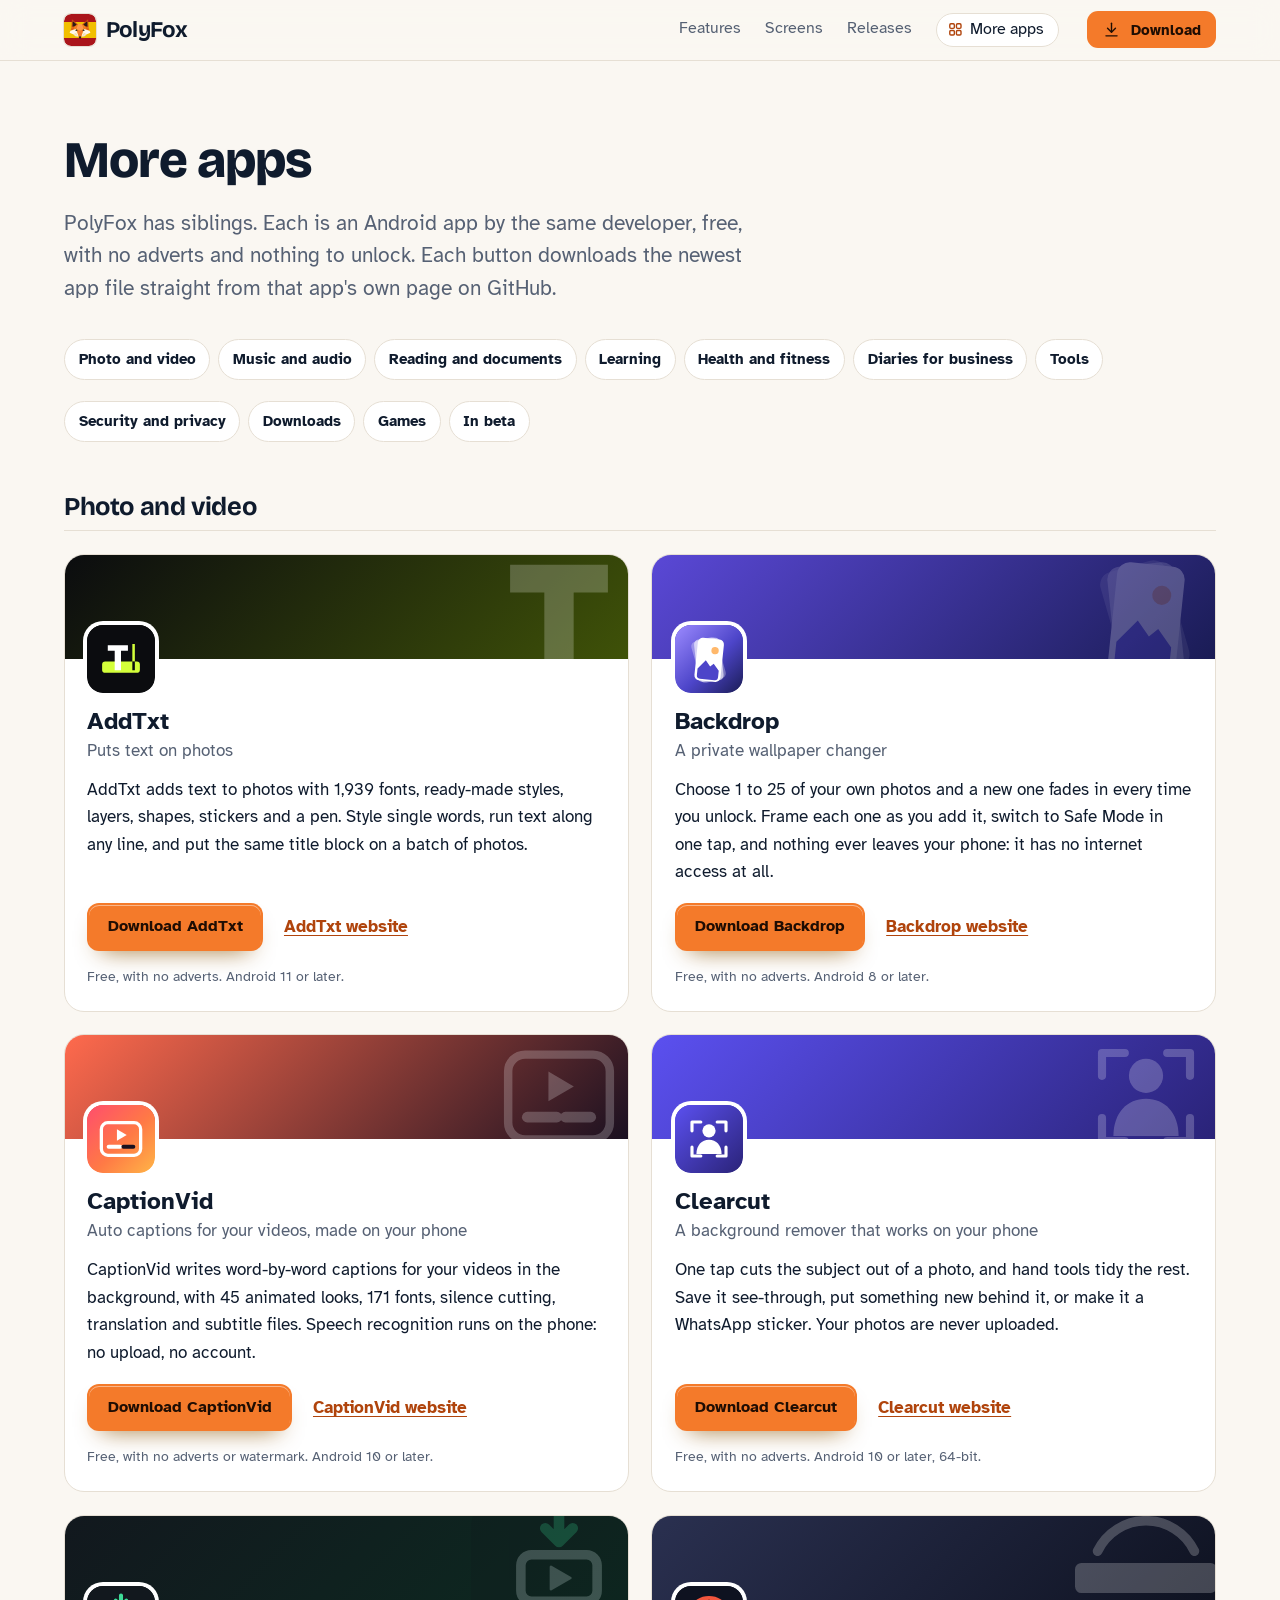
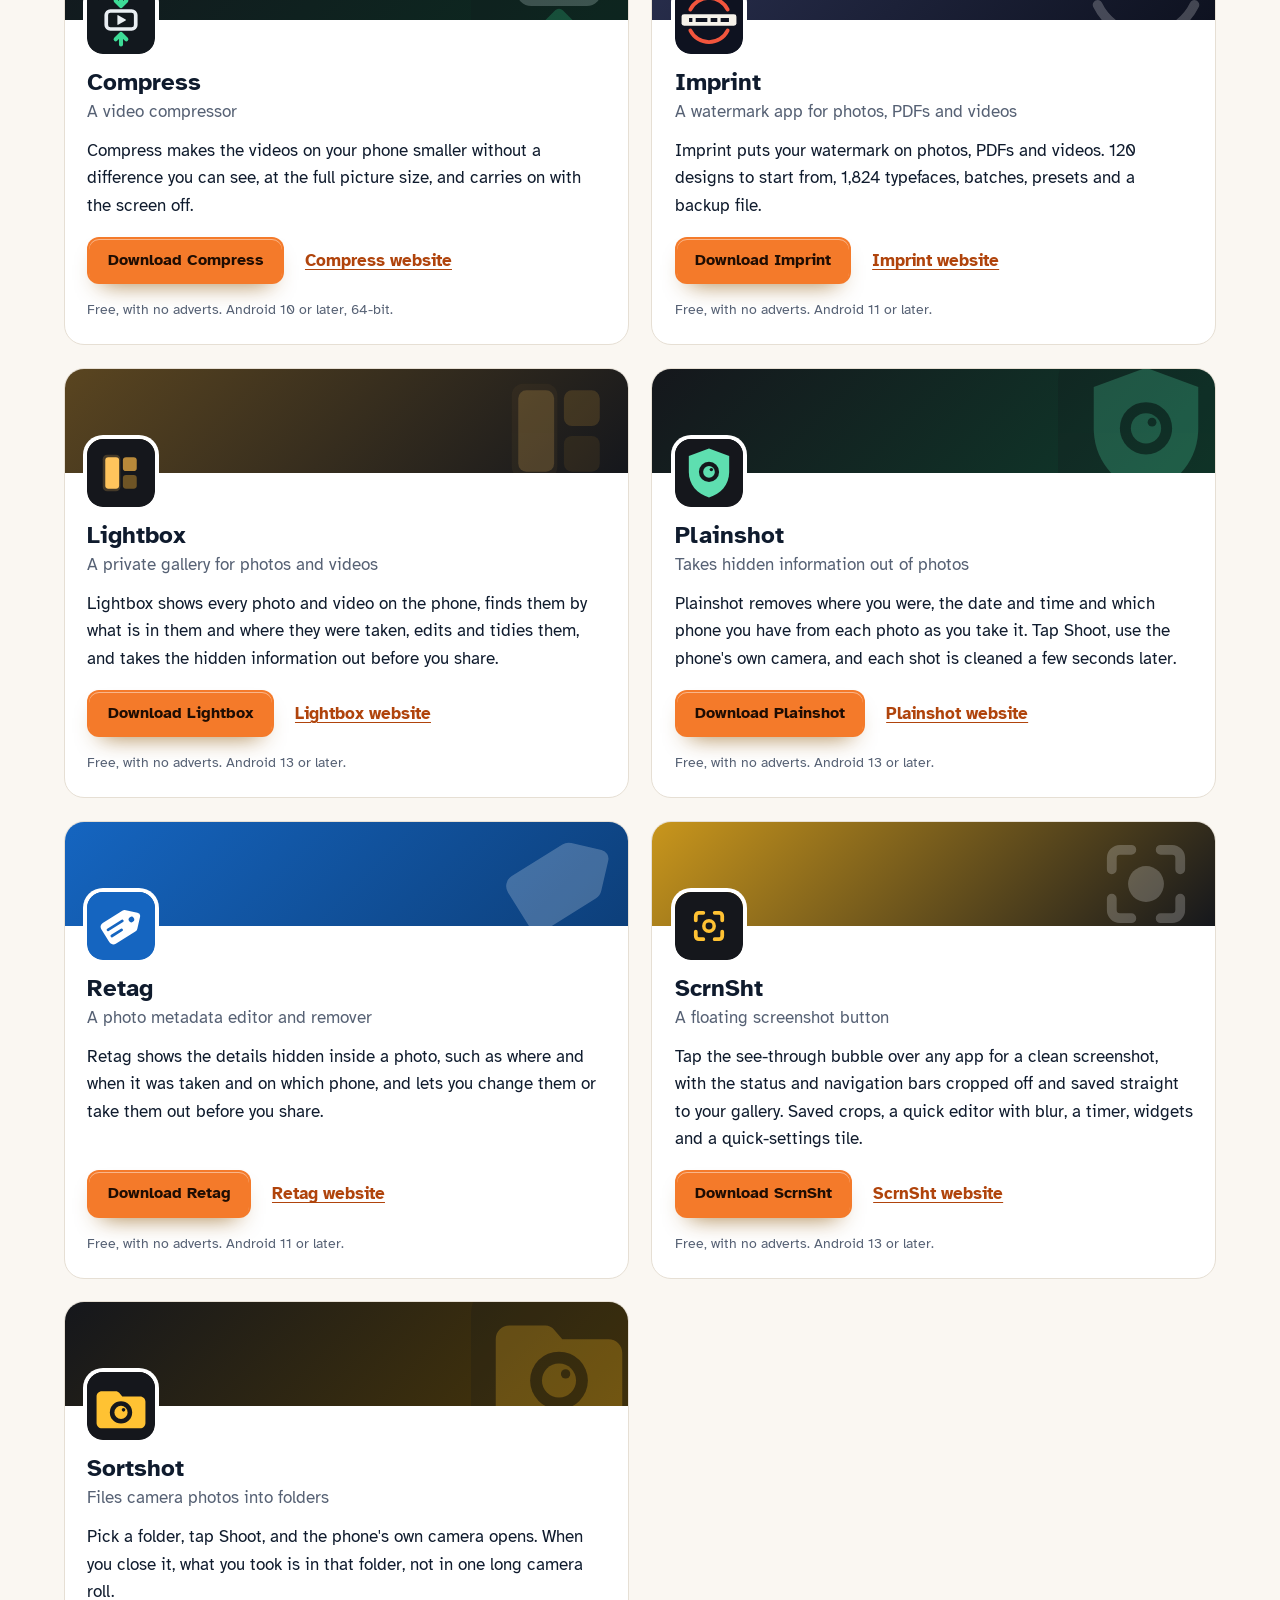
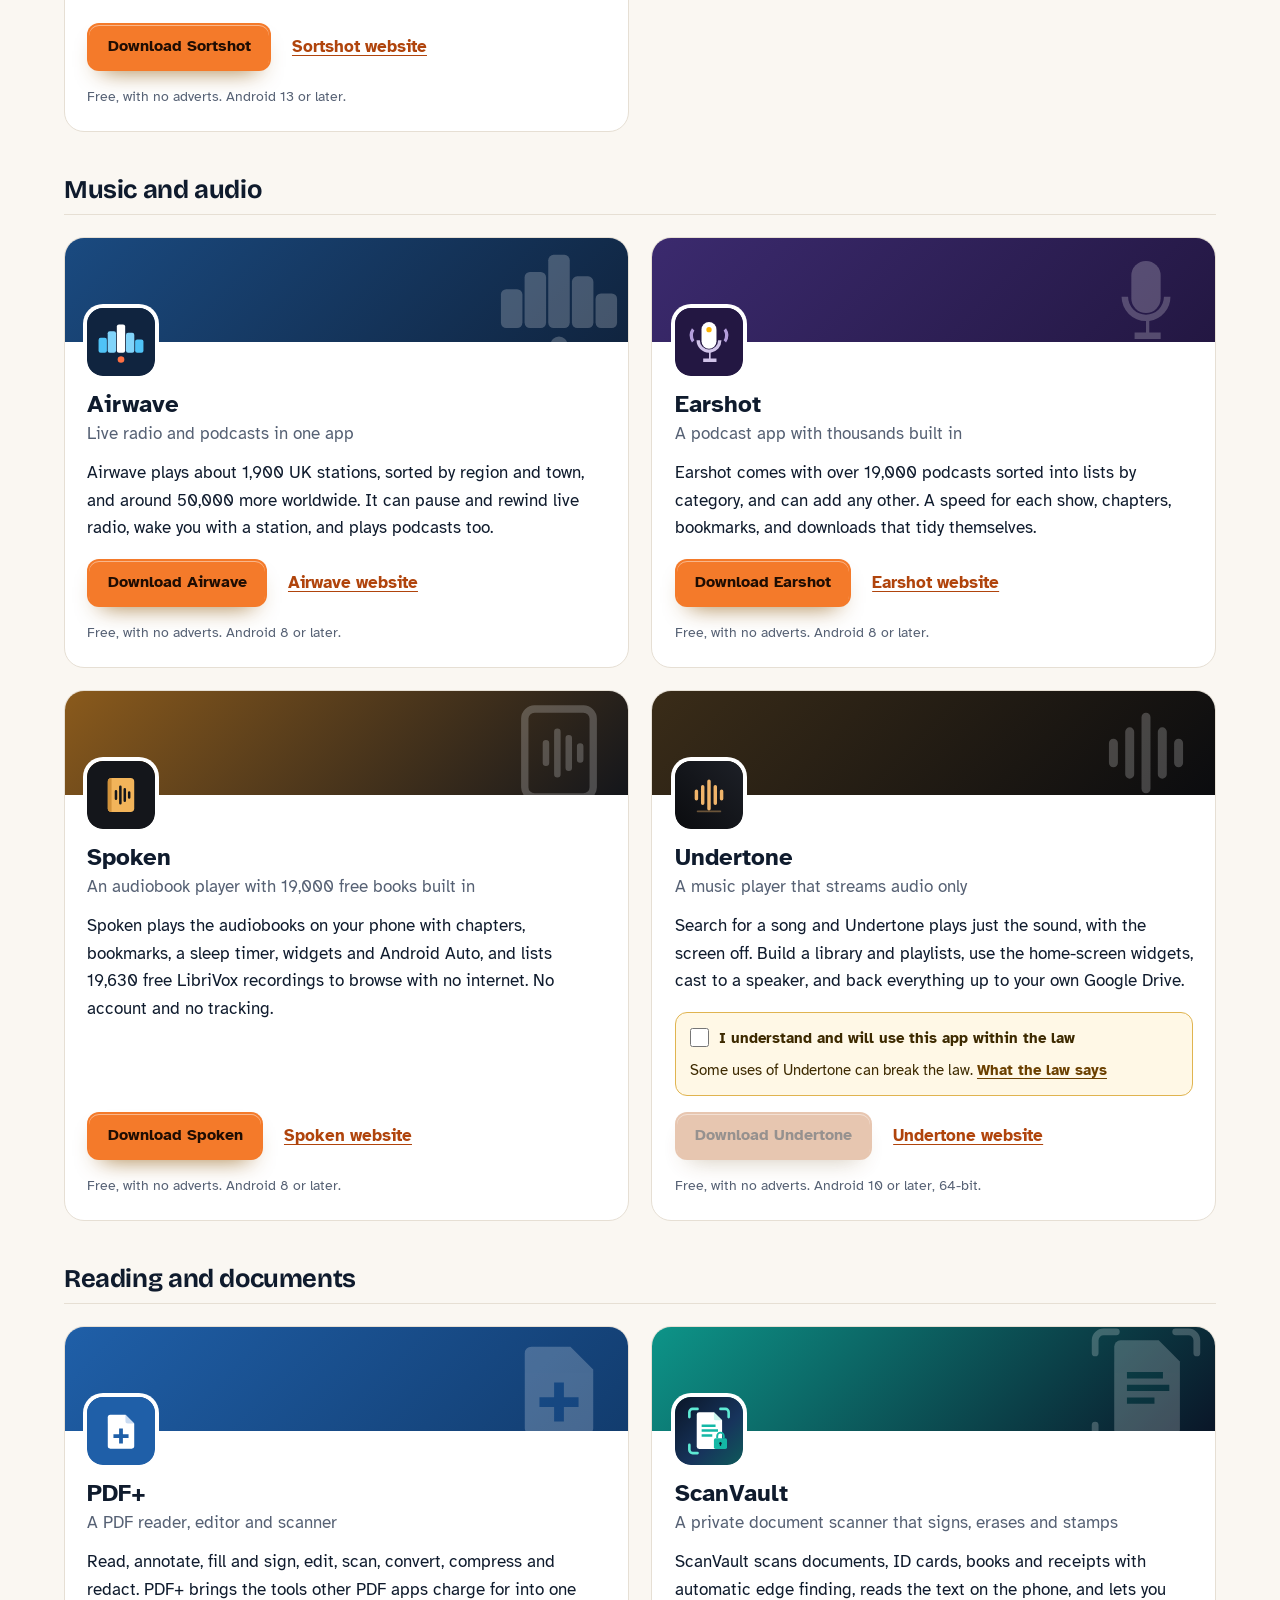
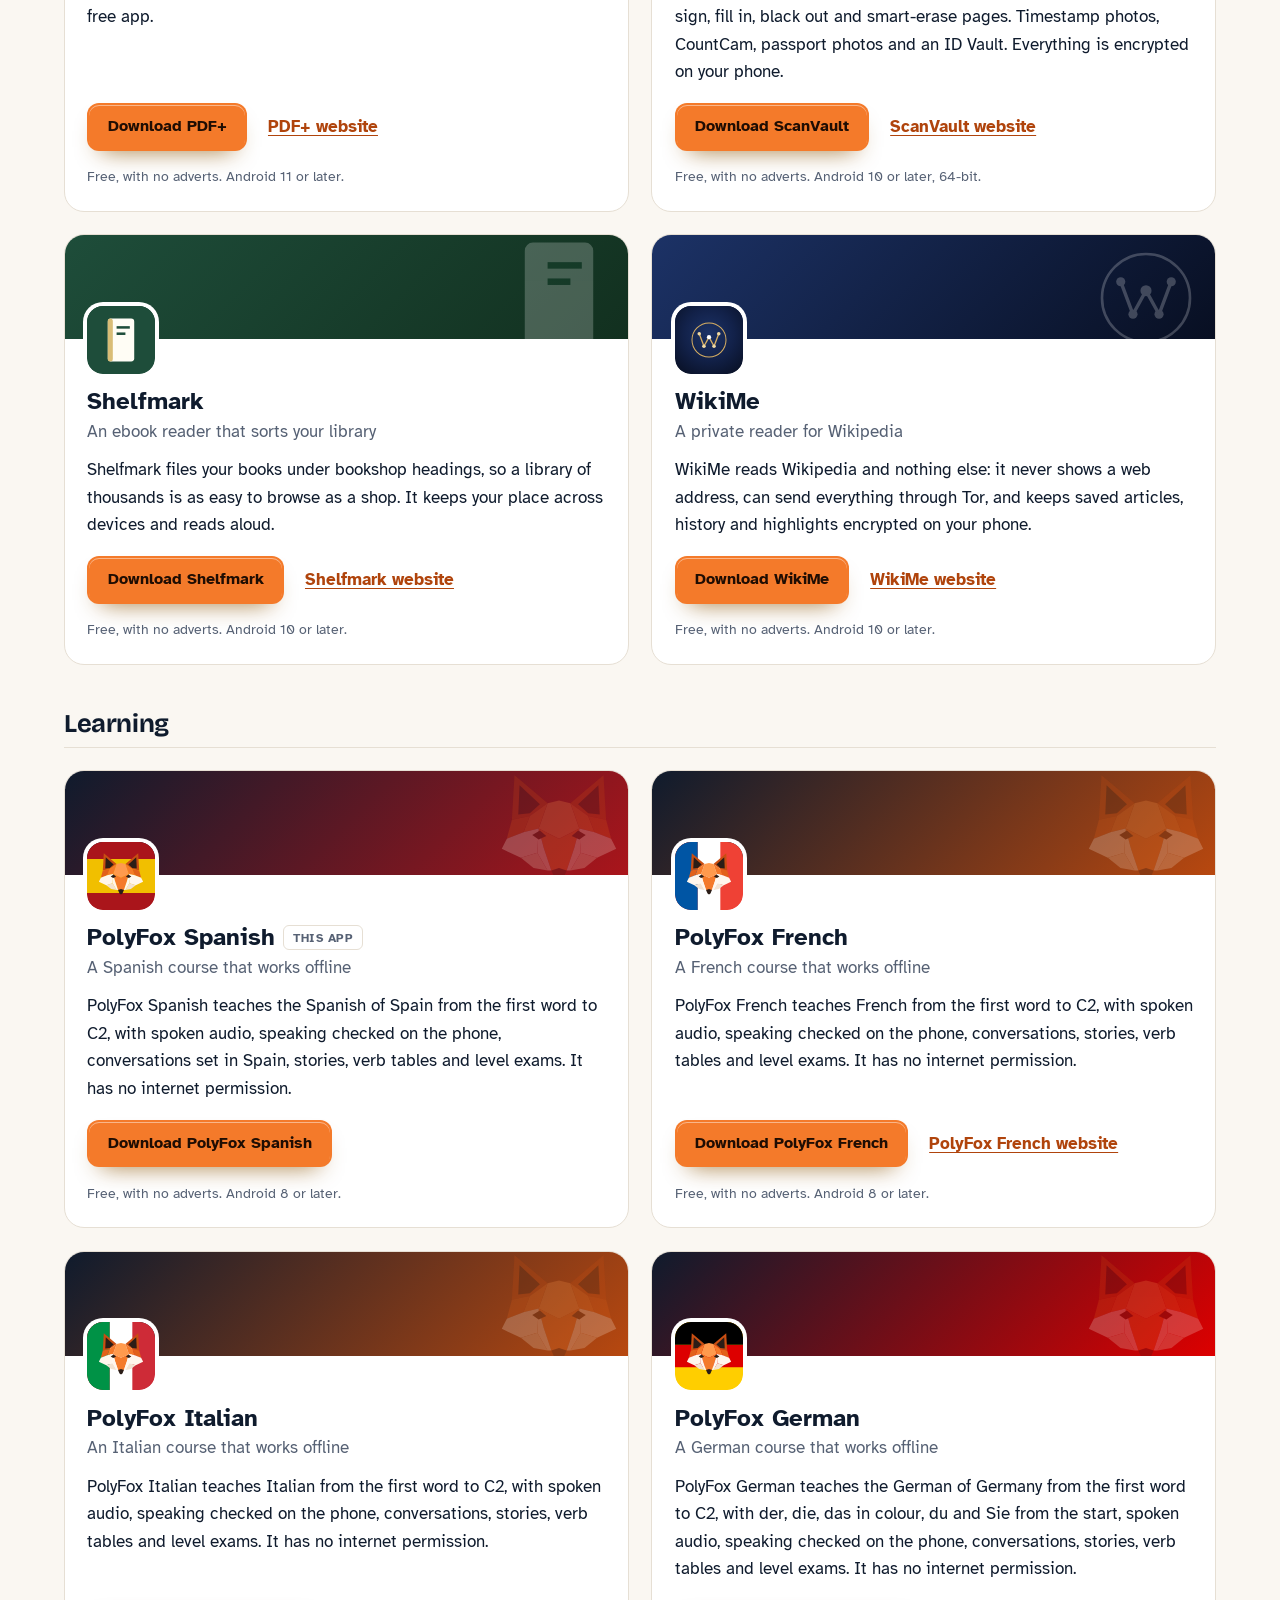
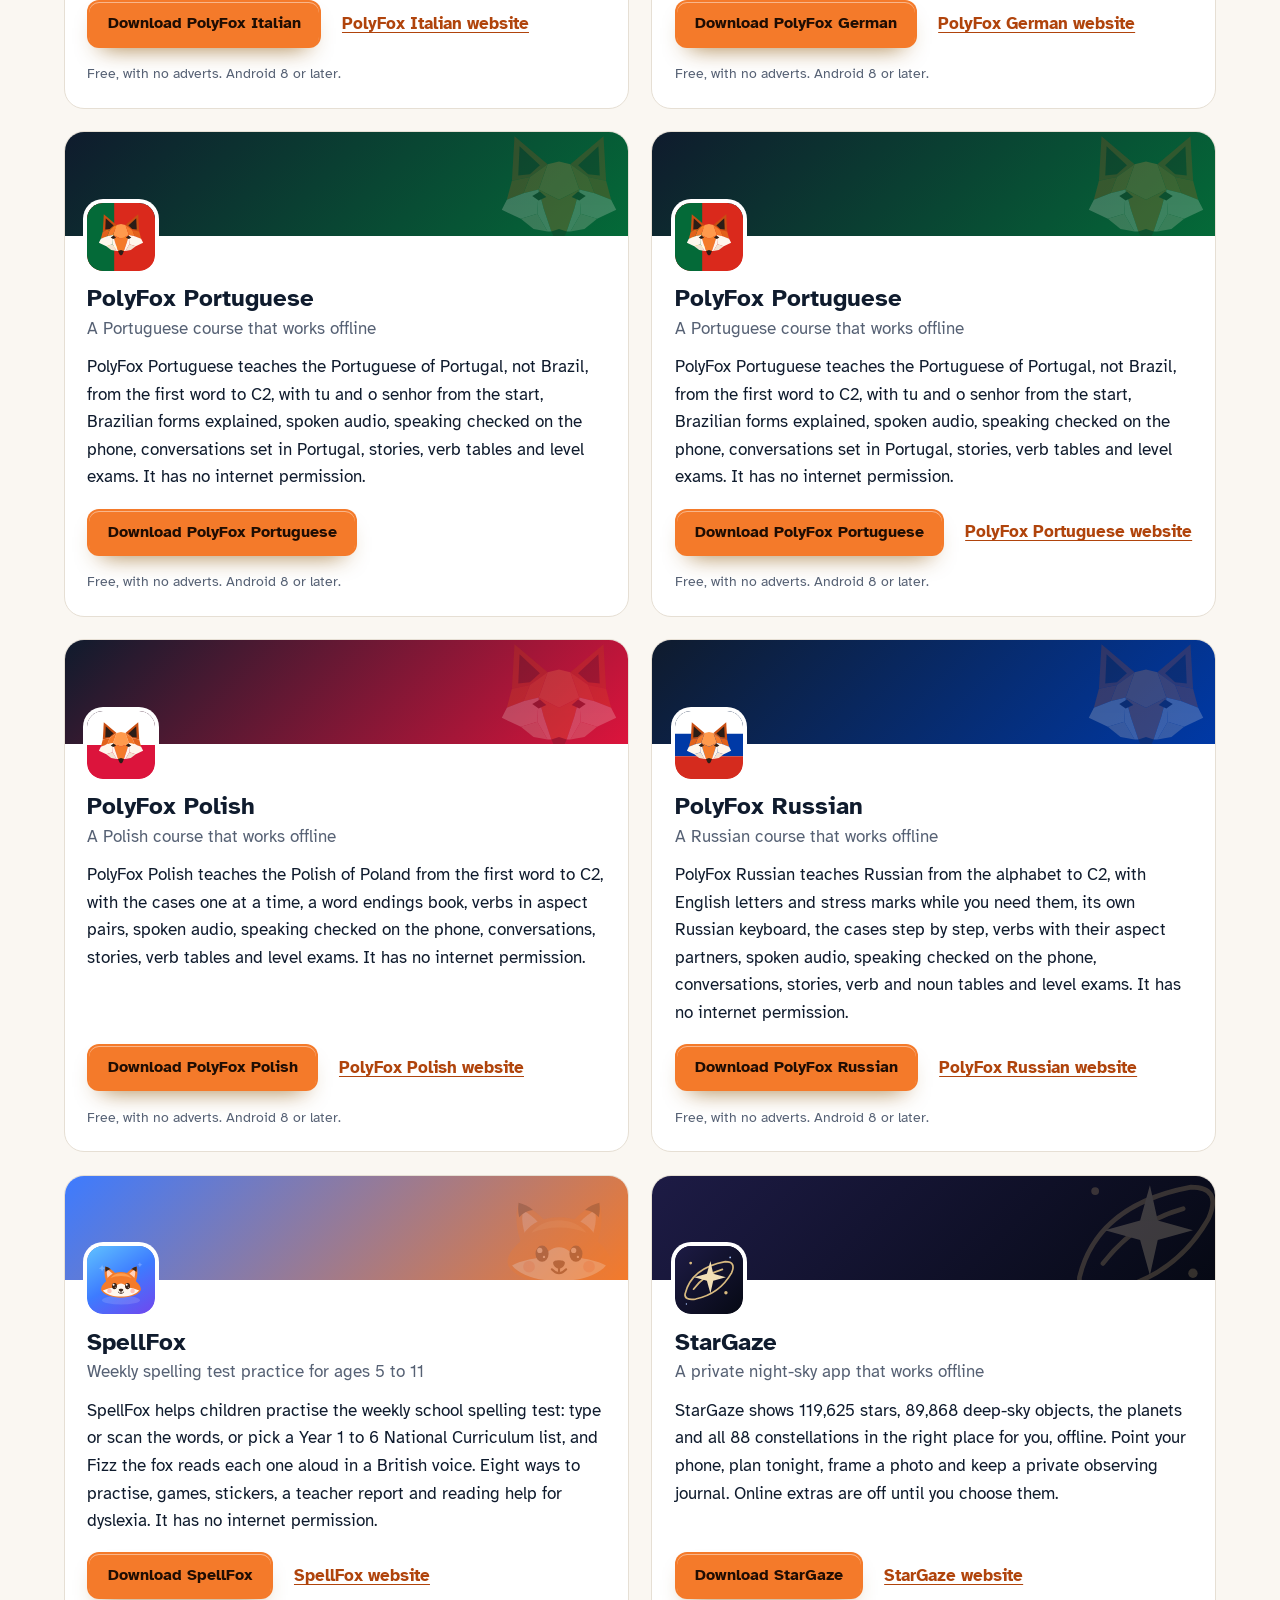
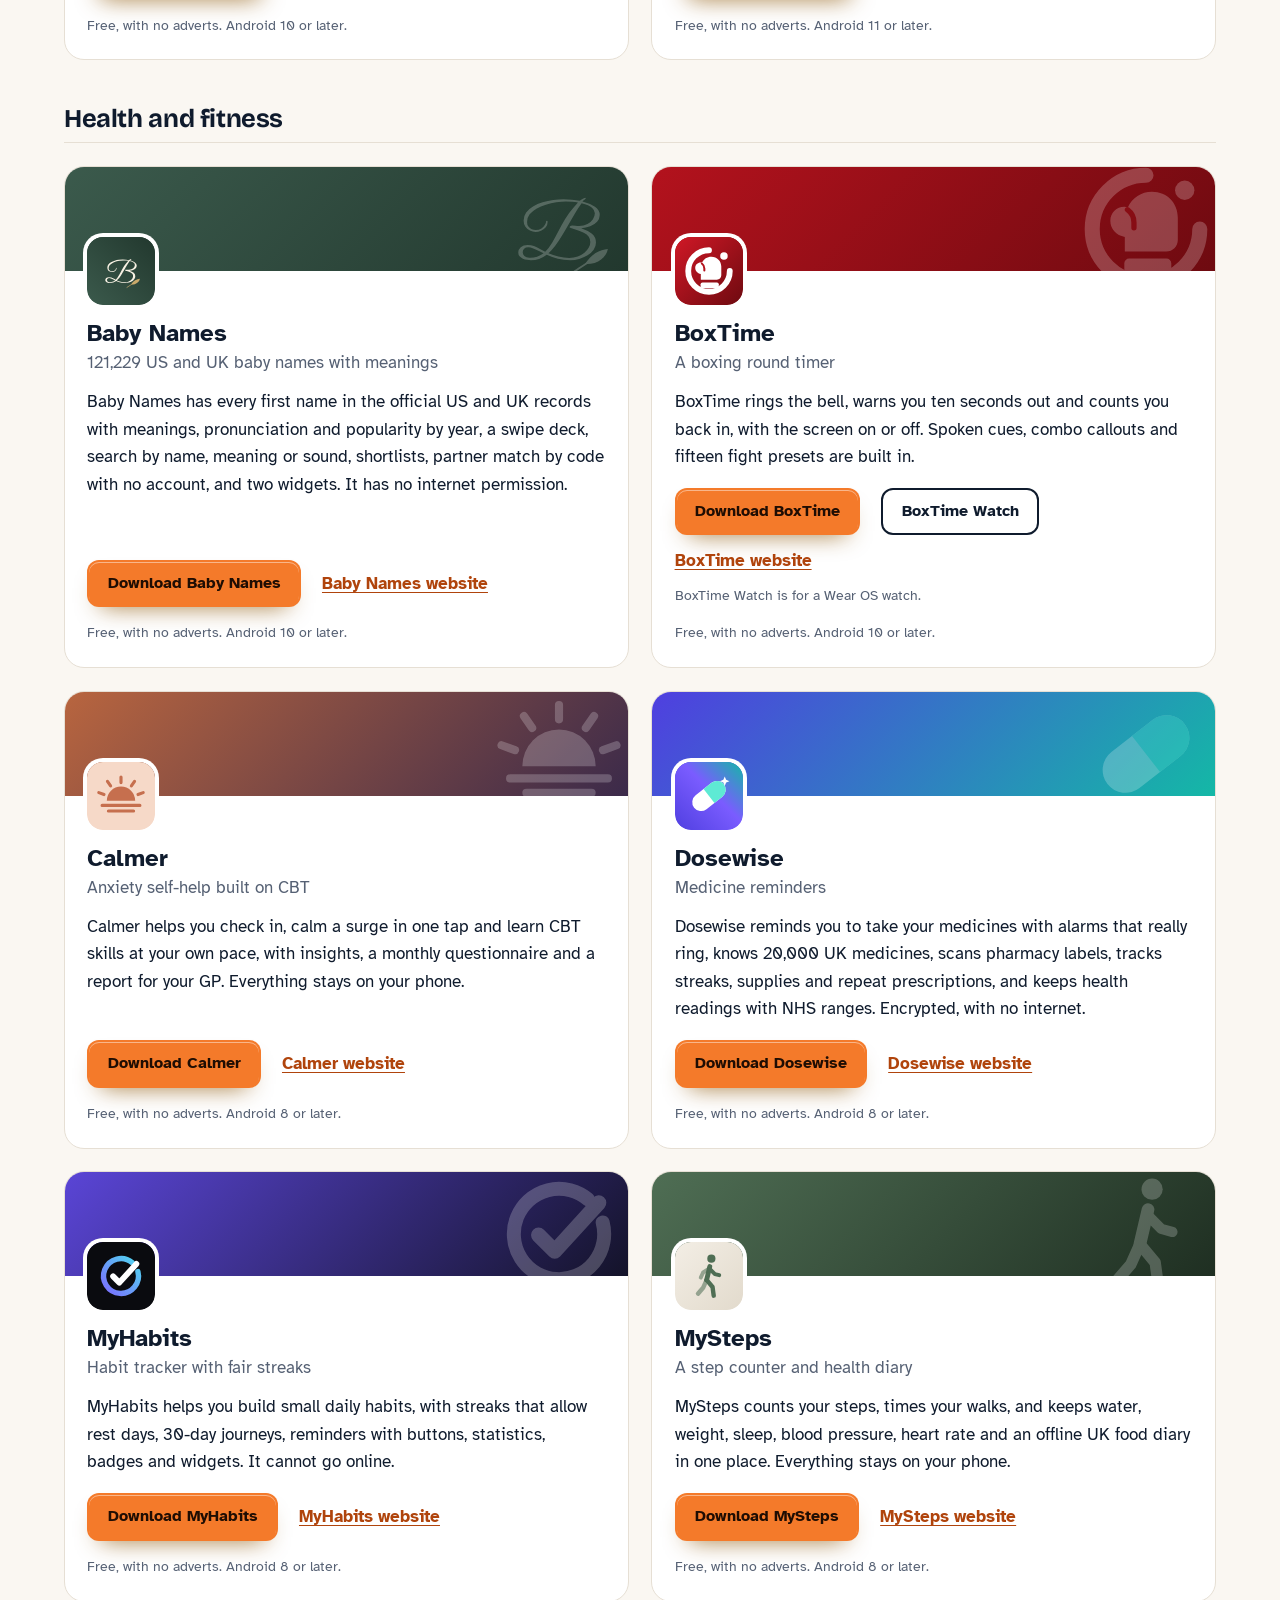
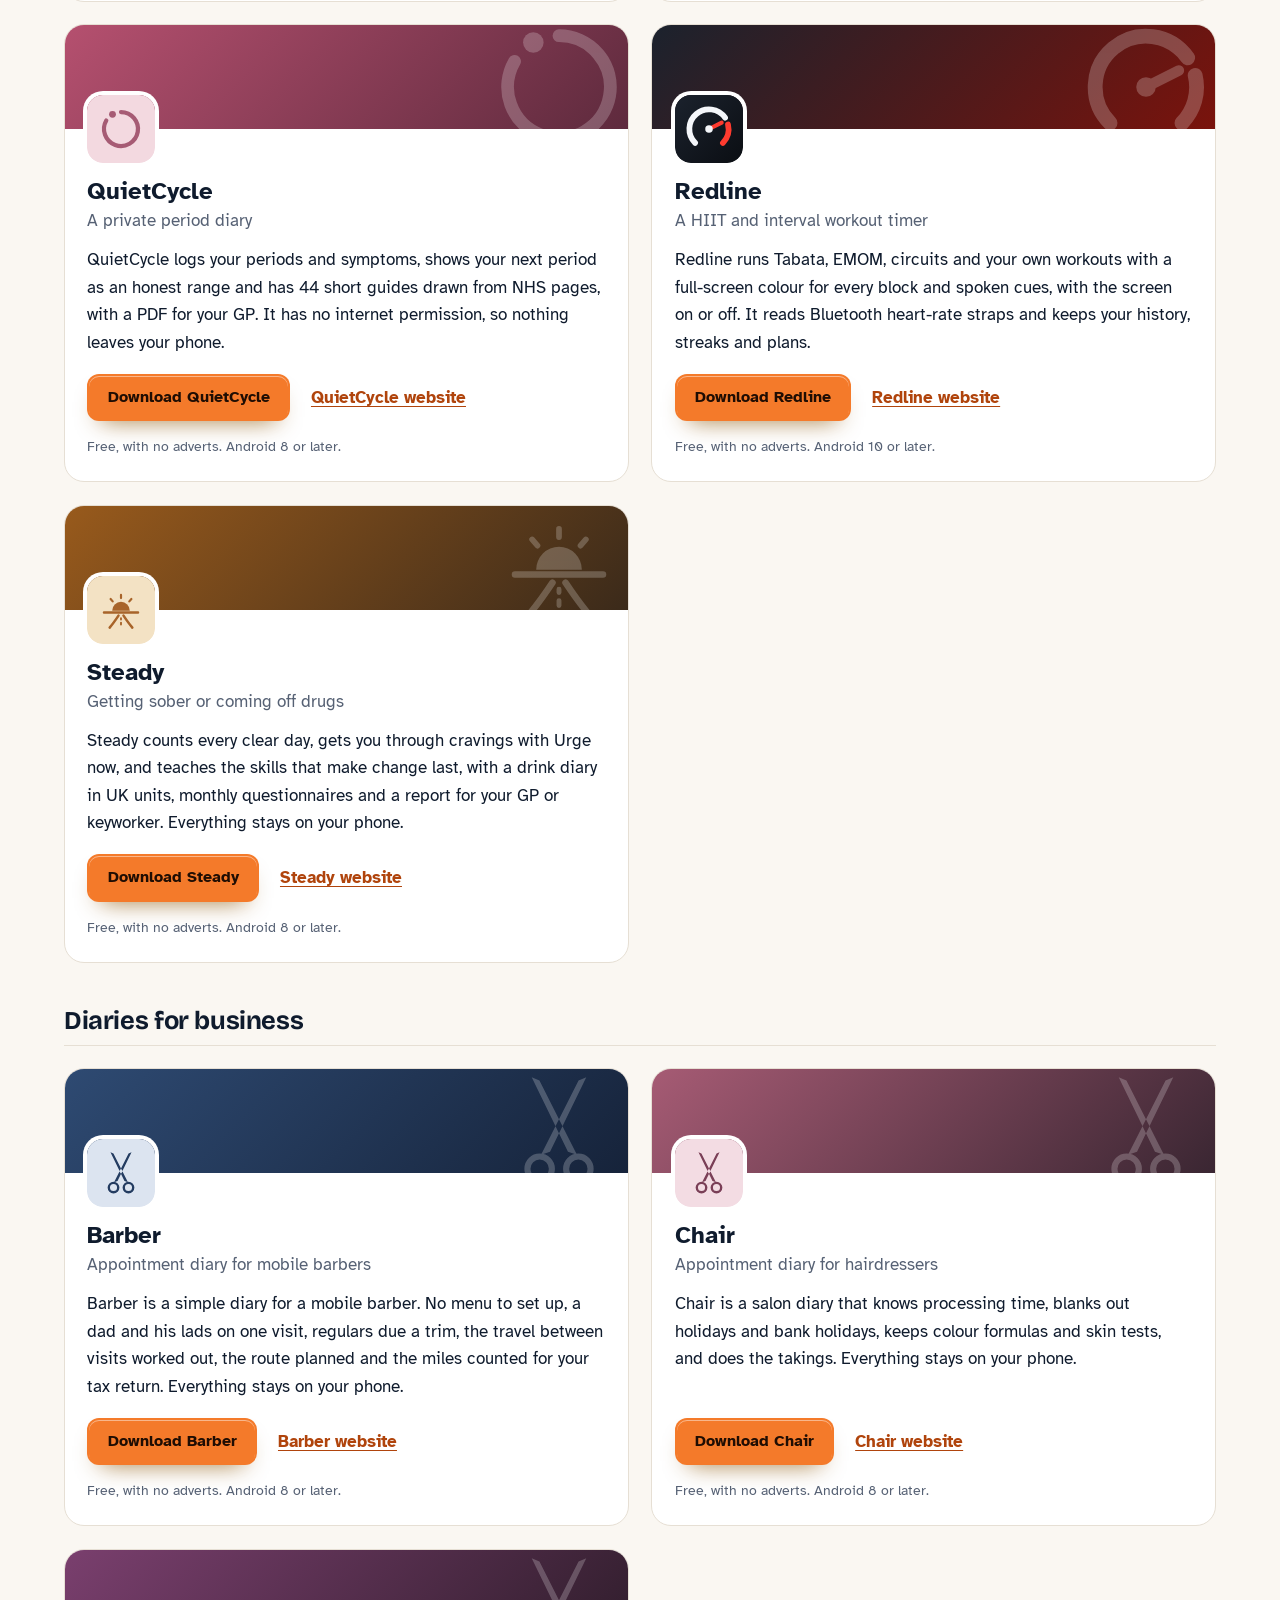
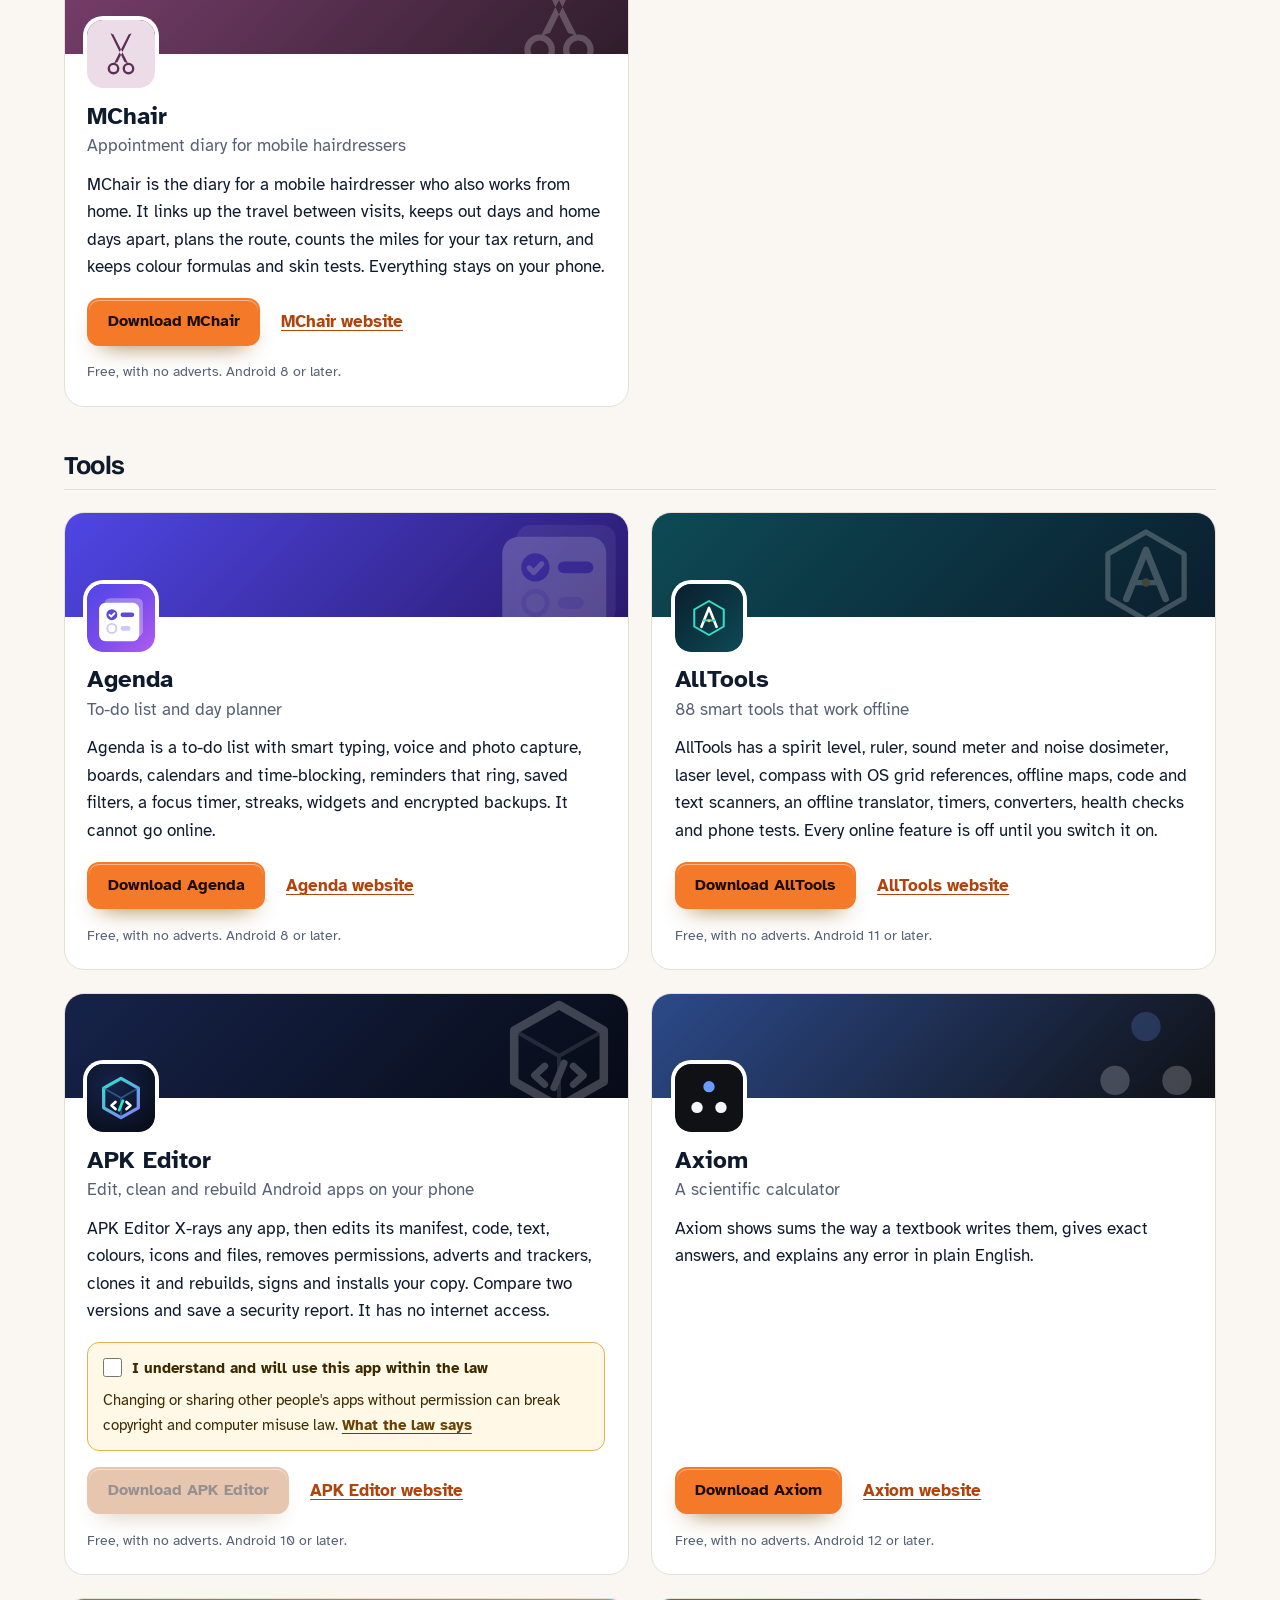
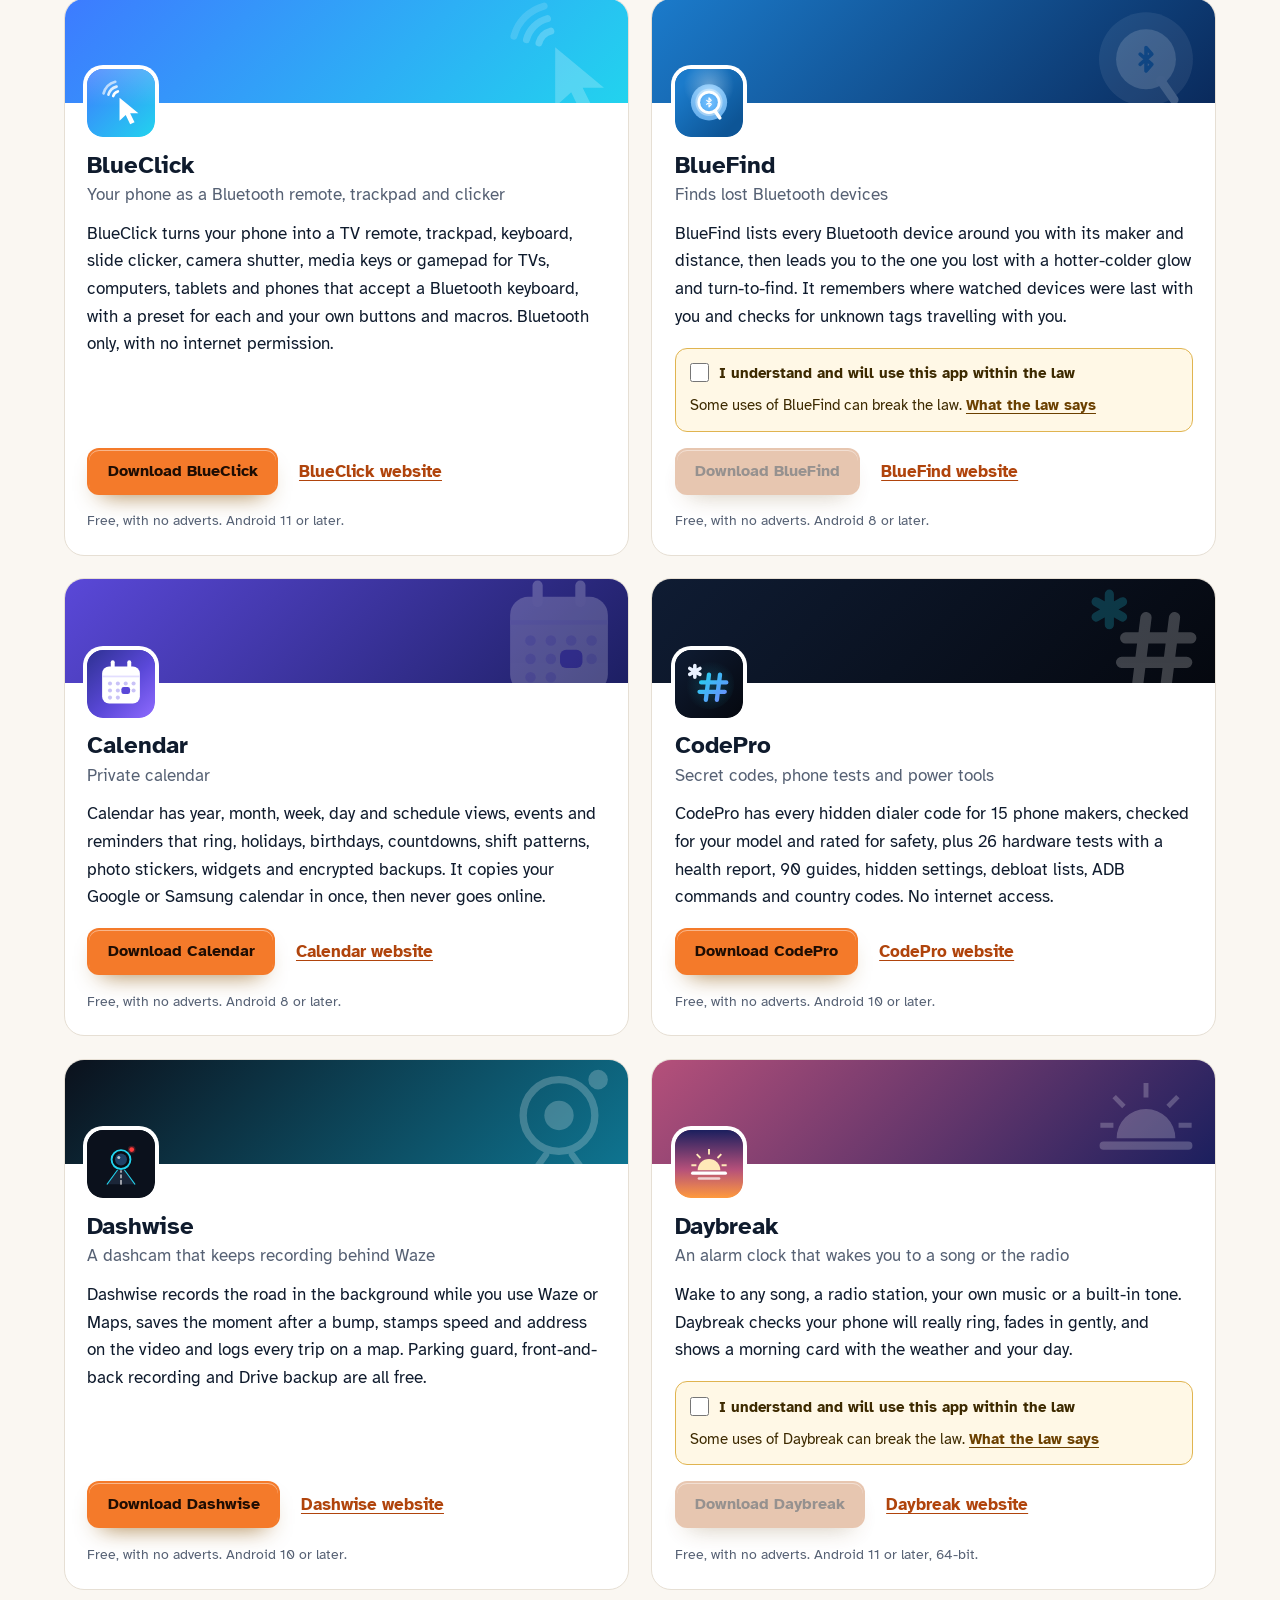
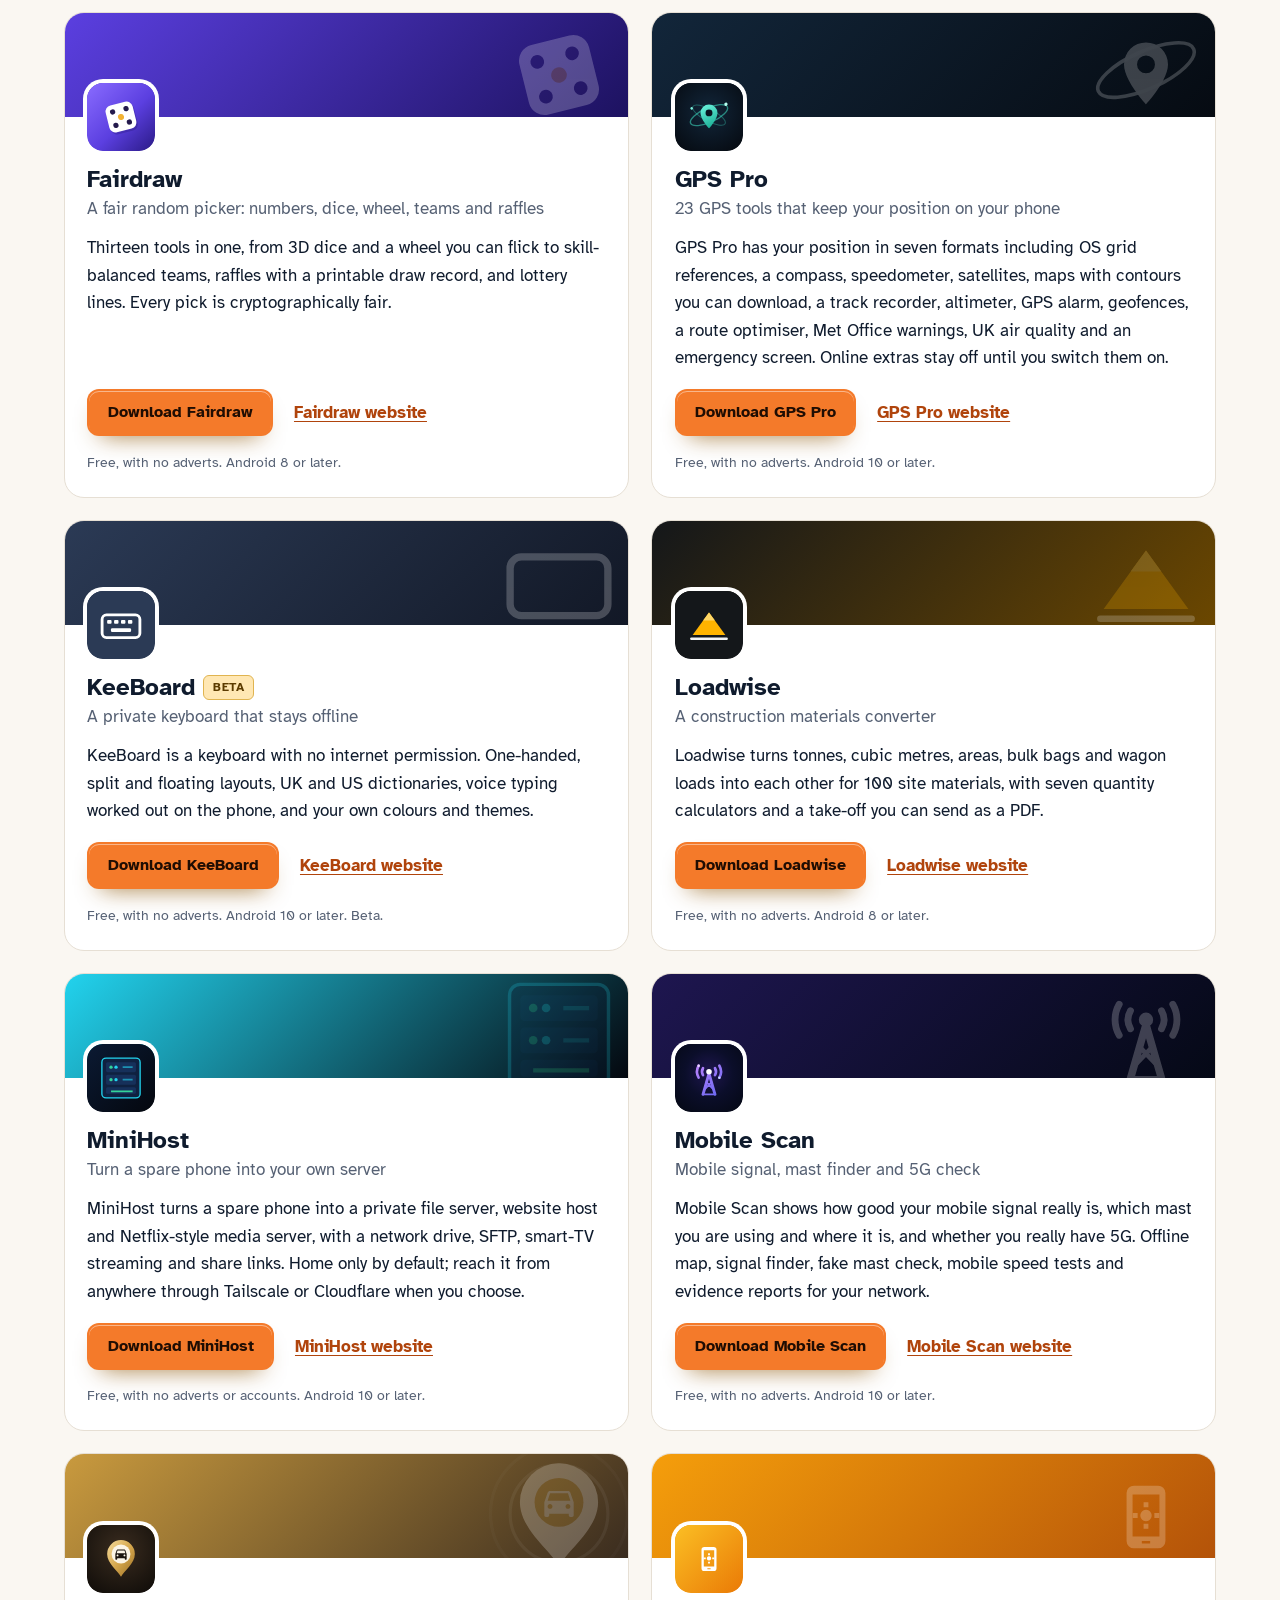
==== commit fb0bc665: "More apps: add SpellFox" ====
--- a/more-apps.html
+++ b/more-apps.html
@@ -4,7 +4,7 @@
 <meta charset="utf-8">
 <meta name="viewport" content="width=device-width, initial-scale=1">
 <title>More apps by the maker of PolyFox Spanish</title>
-<meta name="description" content="All 98 free Android apps from the maker of PolyFox Spanish, in one list by category, each with its download and a link to its website.">
+<meta name="description" content="All 99 free Android apps from the maker of PolyFox Spanish, in one list by category, each with its download and a link to its website.">
 <meta name="author" content="Jonathan Jackson">
 <link rel="canonical" href="https://customgpter.github.io/polyfox-spanish/more-apps.html">
 <meta name="theme-color" content="#faf7f2" media="(prefers-color-scheme: light)">
@@ -12,7 +12,7 @@
 <meta property="og:type" content="website">
 <meta property="og:site_name" content="PolyFox Spanish">
 <meta property="og:title" content="More apps by the maker of PolyFox Spanish">
-<meta property="og:description" content="All 98 free Android apps from the maker of PolyFox Spanish, in one list by category, each with its download and a link to its website.">
+<meta property="og:description" content="All 99 free Android apps from the maker of PolyFox Spanish, in one list by category, each with its download and a link to its website.">
 <meta property="og:url" content="https://customgpter.github.io/polyfox-spanish/more-apps.html">
 <meta property="og:image" content="https://customgpter.github.io/polyfox-spanish/assets/og.png">
 <meta property="og:image:width" content="1200">
@@ -68,7 +68,7 @@
 <li class="mapp" style="--b:#1e4d3a;--b2:#12301f"><div class="mapp-cover" aria-hidden="true"><svg viewBox="0 0 108 108"><rect x="33" y="20" width="42" height="68" rx="5" fill="#fff"/><rect x="47" y="32" width="21" height="4" fill="#1e4d3a"/><rect x="47" y="42" width="14" height="4" fill="#1e4d3a"/></svg></div><div class="mapp-body"><svg class="mapp-icon" viewBox="0 0 108 108" aria-hidden="true"><rect width="108" height="108" rx="24" fill="#1e4d3a"/><rect x="33" y="20" width="42" height="68" rx="5" fill="#fffdf5"/><rect x="33" y="20" width="8" height="68" rx="4" fill="#d9bd76"/><rect x="47" y="32" width="21" height="4" fill="#1e4d3a"/><rect x="47" y="42" width="14" height="4" fill="#1e4d3a"/></svg><h3>Shelfmark</h3><p class="mapp-kind">An ebook reader that sorts your library</p><p class="mapp-say">Shelfmark files your books under bookshop headings, so a library of thousands is as easy to browse as a shop. It keeps your place across devices and reads aloud.</p><p class="mapp-go"><a class="button" href="https://github.com/CustomGPTer/shelfmark/releases/latest/download/Shelfmark.apk">Download Shelfmark</a><a class="mapp-site" href="https://customgpter.github.io/shelfmark/">Shelfmark website</a></p><p class="mapp-needs">Free, with no adverts. Android 10 or later.</p></div></li><li class="mapp" style="--b:#1c3266;--b2:#080f22"><div class="mapp-cover" aria-hidden="true"><svg viewBox="0 0 108 108"><circle cx="54" cy="54" r="27" fill="none" stroke="#fff" stroke-width="1.6"/><path d="M38.5,44 L46,64 L54,49.5 L62,64 L69.5,44" fill="none" stroke="#fff" stroke-width="2.1" stroke-linejoin="round" stroke-linecap="round"/><circle cx="38.5" cy="44" r="2.8" fill="#fff"/><circle cx="46" cy="64" r="2.8" fill="#fff"/><circle cx="54" cy="49.5" r="3.4" fill="#fff"/><circle cx="62" cy="64" r="2.8" fill="#fff"/><circle cx="69.5" cy="44" r="2.8" fill="#fff"/></svg></div><div class="mapp-body"><svg class="mapp-icon" viewBox="0 0 108 108" aria-hidden="true"><defs><radialGradient id="i-wikime-wmbg" cx="0.5" cy="0.41" r="0.75"><stop offset="0" stop-color="#1c3266"/><stop offset="0.5" stop-color="#122149"/><stop offset="1" stop-color="#080f22"/></radialGradient></defs><rect width="108" height="108" rx="24" fill="url(#i-wikime-wmbg)"/><circle cx="54" cy="54" r="27" fill="none" stroke="#D6AE62" stroke-width="1.6"/><path d="M38.5,44 L46,64 L54,49.5 L62,64 L69.5,44" fill="none" stroke="#D6AE62" stroke-width="2.1" stroke-linejoin="round" stroke-linecap="round"/><circle cx="38.5" cy="44" r="2.8" fill="#F1D9A2"/><circle cx="46" cy="64" r="2.8" fill="#F1D9A2"/><circle cx="54" cy="49.5" r="3.4" fill="#fff"/><circle cx="62" cy="64" r="2.8" fill="#F1D9A2"/><circle cx="69.5" cy="44" r="2.8" fill="#F1D9A2"/></svg><h3>WikiMe</h3><p class="mapp-kind">A private reader for Wikipedia</p><p class="mapp-say">WikiMe reads Wikipedia and nothing else: it never shows a web address, can send everything through Tor, and keeps saved articles, history and highlights encrypted on your phone.</p><p class="mapp-go"><a class="button" href="https://github.com/CustomGPTer/wikime/releases/latest/download/WikiMe.apk">Download WikiMe</a><a class="mapp-site" href="https://customgpter.github.io/wikime/">WikiMe website</a></p><p class="mapp-needs">Free, with no adverts. Android 10 or later.</p></div></li></ul></div>
 <div class="mapps-group" role="group" aria-labelledby="apps-learning"><h2 class="mapps-cat" id="apps-learning">Learning</h2>
 <ul class="mapps"><li class="mapp" style="--b:#0f1b2d;--b2:#aa151b"><div class="mapp-cover" aria-hidden="true"><svg viewBox="0 0 108 108"><polygon fill="#C94E12" points="26.7,17.9 47.0,35.1 36.1,42.9 25.1,45.2"/><polygon fill="#C94E12" points="82.9,45.2 71.9,42.9 61.0,35.1 81.3,17.9"/><polygon fill="#2B1D17" points="29.8,24.1 42.3,35.8 36.1,41.3 29.0,42.1"/><polygon fill="#2B1D17" points="79.0,42.1 71.9,41.3 65.7,35.8 78.2,24.1"/><polygon fill="#FF9A4D" points="54.0,33.5 47.0,35.1 41.5,50.7 54.0,56.9"/><polygon fill="#FF9A4D" points="54.0,56.9 66.5,50.7 61.0,35.1 54.0,33.5"/><polygon fill="#F47A2A" points="47.0,35.1 36.1,42.9 32.2,53.0 41.5,50.7"/><polygon fill="#F47A2A" points="66.5,50.7 75.8,53.0 71.9,42.9 61.0,35.1"/><polygon fill="#E2611A" points="36.1,42.9 25.1,45.2 22.0,56.9 32.2,53.0"/><polygon fill="#E2611A" points="75.8,53.0 86.0,56.9 82.9,45.2 71.9,42.9"/><polygon fill="#FFF6EC" points="32.2,53.0 22.0,56.9 18.9,63.1 30.6,68.6 40.7,65.5 41.5,50.7"/><polygon fill="#FFF6EC" points="66.5,50.7 67.3,65.5 77.4,68.6 89.1,63.1 86.0,56.9 75.8,53.0"/><polygon fill="#F3E3D2" points="30.6,68.6 40.7,65.5 47.0,76.4 38.4,74.8"/><polygon fill="#F3E3D2" points="69.6,74.8 61.0,76.4 67.3,65.5 77.4,68.6"/><polygon fill="#F47A2A" points="41.5,50.7 54.0,56.9 54.0,78.0 49.3,76.4 44.6,62.4"/><polygon fill="#F47A2A" points="63.4,62.4 58.7,76.4 54.0,78.0 54.0,56.9 66.5,50.7"/><polygon fill="#FFF6EC" points="41.5,50.7 44.6,62.4 49.3,76.4 47.0,76.4 40.7,65.5"/><polygon fill="#FFF6EC" points="67.3,65.5 61.0,76.4 58.7,76.4 63.4,62.4 66.5,50.7"/><polygon fill="#2B1D17" points="49.3,76.4 54.0,74.8 58.7,76.4 56.3,81.9 54.0,83.4 51.7,81.9"/><polygon fill="#2B1D17" points="37.6,54.6 42.3,51.8 46.2,55.3 41.5,57.3"/><polygon fill="#2B1D17" points="66.5,57.3 61.8,55.3 65.7,51.8 70.4,54.6"/></svg></div><div class="mapp-body"><svg class="mapp-icon" viewBox="0 0 108 108" aria-hidden="true"><rect width="108" height="108" rx="24" fill="#AA151B"/><path fill="#F1BF00" d="M0 27H108V81H0Z"/><polygon fill="#C94E12" points="26.7,17.9 47.0,35.1 36.1,42.9 25.1,45.2"/><polygon fill="#C94E12" points="82.9,45.2 71.9,42.9 61.0,35.1 81.3,17.9"/><polygon fill="#2B1D17" points="29.8,24.1 42.3,35.8 36.1,41.3 29.0,42.1"/><polygon fill="#2B1D17" points="79.0,42.1 71.9,41.3 65.7,35.8 78.2,24.1"/><polygon fill="#FF9A4D" points="54.0,33.5 47.0,35.1 41.5,50.7 54.0,56.9"/><polygon fill="#FF9A4D" points="54.0,56.9 66.5,50.7 61.0,35.1 54.0,33.5"/><polygon fill="#F47A2A" points="47.0,35.1 36.1,42.9 32.2,53.0 41.5,50.7"/><polygon fill="#F47A2A" points="66.5,50.7 75.8,53.0 71.9,42.9 61.0,35.1"/><polygon fill="#E2611A" points="36.1,42.9 25.1,45.2 22.0,56.9 32.2,53.0"/><polygon fill="#E2611A" points="75.8,53.0 86.0,56.9 82.9,45.2 71.9,42.9"/><polygon fill="#FFF6EC" points="32.2,53.0 22.0,56.9 18.9,63.1 30.6,68.6 40.7,65.5 41.5,50.7"/><polygon fill="#FFF6EC" points="66.5,50.7 67.3,65.5 77.4,68.6 89.1,63.1 86.0,56.9 75.8,53.0"/><polygon fill="#F3E3D2" points="30.6,68.6 40.7,65.5 47.0,76.4 38.4,74.8"/><polygon fill="#F3E3D2" points="69.6,74.8 61.0,76.4 67.3,65.5 77.4,68.6"/><polygon fill="#F47A2A" points="41.5,50.7 54.0,56.9 54.0,78.0 49.3,76.4 44.6,62.4"/><polygon fill="#F47A2A" points="63.4,62.4 58.7,76.4 54.0,78.0 54.0,56.9 66.5,50.7"/><polygon fill="#FFF6EC" points="41.5,50.7 44.6,62.4 49.3,76.4 47.0,76.4 40.7,65.5"/><polygon fill="#FFF6EC" points="67.3,65.5 61.0,76.4 58.7,76.4 63.4,62.4 66.5,50.7"/><polygon fill="#2B1D17" points="49.3,76.4 54.0,74.8 58.7,76.4 56.3,81.9 54.0,83.4 51.7,81.9"/><polygon fill="#2B1D17" points="37.6,54.6 42.3,51.8 46.2,55.3 41.5,57.3"/><polygon fill="#2B1D17" points="66.5,57.3 61.8,55.3 65.7,51.8 70.4,54.6"/></svg><h3>PolyFox Spanish<span class="mapp-badge here">This app</span></h3><p class="mapp-kind">A Spanish course that works offline</p><p class="mapp-say">PolyFox Spanish teaches the Spanish of Spain from the first word to C2, with spoken audio, speaking checked on the phone, conversations set in Spain, stories, verb tables and level exams. It has no internet permission.</p><p class="mapp-go"><a class="button" href="https://github.com/CustomGPTer/polyfox-spanish/releases/latest/download/PolyFox.apk">Download PolyFox Spanish</a></p><p class="mapp-needs">Free, with no adverts. Android 8 or later.</p></div></li><li class="mapp" style="--b:#0f1b2d;--b2:#b8480f"><div class="mapp-cover" aria-hidden="true"><svg viewBox="0 0 108 108"><polygon fill="#C94E12" points="26.7,17.9 47.0,35.1 36.1,42.9 25.1,45.2"/><polygon fill="#C94E12" points="82.9,45.2 71.9,42.9 61.0,35.1 81.3,17.9"/><polygon fill="#2B1D17" points="29.8,24.1 42.3,35.8 36.1,41.3 29.0,42.1"/><polygon fill="#2B1D17" points="79.0,42.1 71.9,41.3 65.7,35.8 78.2,24.1"/><polygon fill="#FF9A4D" points="54.0,33.5 47.0,35.1 41.5,50.7 54.0,56.9"/><polygon fill="#FF9A4D" points="54.0,56.9 66.5,50.7 61.0,35.1 54.0,33.5"/><polygon fill="#F47A2A" points="47.0,35.1 36.1,42.9 32.2,53.0 41.5,50.7"/><polygon fill="#F47A2A" points="66.5,50.7 75.8,53.0 71.9,42.9 61.0,35.1"/><polygon fill="#E2611A" points="36.1,42.9 25.1,45.2 22.0,56.9 32.2,53.0"/><polygon fill="#E2611A" points="75.8,53.0 86.0,56.9 82.9,45.2 71.9,42.9"/><polygon fill="#FFF6EC" points="32.2,53.0 22.0,56.9 18.9,63.1 30.6,68.6 40.7,65.5 41.5,50.7"/><polygon fill="#FFF6EC" points="66.5,50.7 67.3,65.5 77.4,68.6 89.1,63.1 86.0,56.9 75.8,53.0"/><polygon fill="#F3E3D2" points="30.6,68.6 40.7,65.5 47.0,76.4 38.4,74.8"/><polygon fill="#F3E3D2" points="69.6,74.8 61.0,76.4 67.3,65.5 77.4,68.6"/><polygon fill="#F47A2A" points="41.5,50.7 54.0,56.9 54.0,78.0 49.3,76.4 44.6,62.4"/><polygon fill="#F47A2A" points="63.4,62.4 58.7,76.4 54.0,78.0 54.0,56.9 66.5,50.7"/><polygon fill="#FFF6EC" points="41.5,50.7 44.6,62.4 49.3,76.4 47.0,76.4 40.7,65.5"/><polygon fill="#FFF6EC" points="67.3,65.5 61.0,76.4 58.7,76.4 63.4,62.4 66.5,50.7"/><polygon fill="#2B1D17" points="49.3,76.4 54.0,74.8 58.7,76.4 56.3,81.9 54.0,83.4 51.7,81.9"/><polygon fill="#2B1D17" points="37.6,54.6 42.3,51.8 46.2,55.3 41.5,57.3"/><polygon fill="#2B1D17" points="66.5,57.3 61.8,55.3 65.7,51.8 70.4,54.6"/></svg></div><div class="mapp-body"><svg class="mapp-icon" viewBox="0 0 108 108" aria-hidden="true"><rect width="108" height="108" rx="24" fill="#EF4135"/><path fill="#FFFFFF" d="M36 0H72V108H36Z"/><path fill="#0055A4" d="M24 0H36V108H24A24 24 0 0 1 0 84V24A24 24 0 0 1 24 0Z"/><polygon fill="#C94E12" points="26.7,17.9 47.0,35.1 36.1,42.9 25.1,45.2"/><polygon fill="#C94E12" points="82.9,45.2 71.9,42.9 61.0,35.1 81.3,17.9"/><polygon fill="#2B1D17" points="29.8,24.1 42.3,35.8 36.1,41.3 29.0,42.1"/><polygon fill="#2B1D17" points="79.0,42.1 71.9,41.3 65.7,35.8 78.2,24.1"/><polygon fill="#FF9A4D" points="54.0,33.5 47.0,35.1 41.5,50.7 54.0,56.9"/><polygon fill="#FF9A4D" points="54.0,56.9 66.5,50.7 61.0,35.1 54.0,33.5"/><polygon fill="#F47A2A" points="47.0,35.1 36.1,42.9 32.2,53.0 41.5,50.7"/><polygon fill="#F47A2A" points="66.5,50.7 75.8,53.0 71.9,42.9 61.0,35.1"/><polygon fill="#E2611A" points="36.1,42.9 25.1,45.2 22.0,56.9 32.2,53.0"/><polygon fill="#E2611A" points="75.8,53.0 86.0,56.9 82.9,45.2 71.9,42.9"/><polygon fill="#FFF6EC" points="32.2,53.0 22.0,56.9 18.9,63.1 30.6,68.6 40.7,65.5 41.5,50.7"/><polygon fill="#FFF6EC" points="66.5,50.7 67.3,65.5 77.4,68.6 89.1,63.1 86.0,56.9 75.8,53.0"/><polygon fill="#F3E3D2" points="30.6,68.6 40.7,65.5 47.0,76.4 38.4,74.8"/><polygon fill="#F3E3D2" points="69.6,74.8 61.0,76.4 67.3,65.5 77.4,68.6"/><polygon fill="#F47A2A" points="41.5,50.7 54.0,56.9 54.0,78.0 49.3,76.4 44.6,62.4"/><polygon fill="#F47A2A" points="63.4,62.4 58.7,76.4 54.0,78.0 54.0,56.9 66.5,50.7"/><polygon fill="#FFF6EC" points="41.5,50.7 44.6,62.4 49.3,76.4 47.0,76.4 40.7,65.5"/><polygon fill="#FFF6EC" points="67.3,65.5 61.0,76.4 58.7,76.4 63.4,62.4 66.5,50.7"/><polygon fill="#2B1D17" points="49.3,76.4 54.0,74.8 58.7,76.4 56.3,81.9 54.0,83.4 51.7,81.9"/><polygon fill="#2B1D17" points="37.6,54.6 42.3,51.8 46.2,55.3 41.5,57.3"/><polygon fill="#2B1D17" points="66.5,57.3 61.8,55.3 65.7,51.8 70.4,54.6"/></svg><h3>PolyFox French</h3><p class="mapp-kind">A French course that works offline</p><p class="mapp-say">PolyFox French teaches French from the first word to C2, with spoken audio, speaking checked on the phone, conversations, stories, verb tables and level exams. It has no internet permission.</p><p class="mapp-go"><a class="button" href="https://github.com/CustomGPTer/polyfox/releases/latest/download/PolyFox.apk">Download PolyFox French</a><a class="mapp-site" href="https://customgpter.github.io/polyfox/">PolyFox French website</a></p><p class="mapp-needs">Free, with no adverts. Android 8 or later.</p></div></li>
-<li class="mapp" style="--b:#0f1b2d;--b2:#b8480f"><div class="mapp-cover" aria-hidden="true"><svg viewBox="0 0 108 108"><polygon fill="#C94E12" points="26.7,17.9 47.0,35.1 36.1,42.9 25.1,45.2"/><polygon fill="#C94E12" points="82.9,45.2 71.9,42.9 61.0,35.1 81.3,17.9"/><polygon fill="#2B1D17" points="29.8,24.1 42.3,35.8 36.1,41.3 29.0,42.1"/><polygon fill="#2B1D17" points="79.0,42.1 71.9,41.3 65.7,35.8 78.2,24.1"/><polygon fill="#FF9A4D" points="54.0,33.5 47.0,35.1 41.5,50.7 54.0,56.9"/><polygon fill="#FF9A4D" points="54.0,56.9 66.5,50.7 61.0,35.1 54.0,33.5"/><polygon fill="#F47A2A" points="47.0,35.1 36.1,42.9 32.2,53.0 41.5,50.7"/><polygon fill="#F47A2A" points="66.5,50.7 75.8,53.0 71.9,42.9 61.0,35.1"/><polygon fill="#E2611A" points="36.1,42.9 25.1,45.2 22.0,56.9 32.2,53.0"/><polygon fill="#E2611A" points="75.8,53.0 86.0,56.9 82.9,45.2 71.9,42.9"/><polygon fill="#FFF6EC" points="32.2,53.0 22.0,56.9 18.9,63.1 30.6,68.6 40.7,65.5 41.5,50.7"/><polygon fill="#FFF6EC" points="66.5,50.7 67.3,65.5 77.4,68.6 89.1,63.1 86.0,56.9 75.8,53.0"/><polygon fill="#F3E3D2" points="30.6,68.6 40.7,65.5 47.0,76.4 38.4,74.8"/><polygon fill="#F3E3D2" points="69.6,74.8 61.0,76.4 67.3,65.5 77.4,68.6"/><polygon fill="#F47A2A" points="41.5,50.7 54.0,56.9 54.0,78.0 49.3,76.4 44.6,62.4"/><polygon fill="#F47A2A" points="63.4,62.4 58.7,76.4 54.0,78.0 54.0,56.9 66.5,50.7"/><polygon fill="#FFF6EC" points="41.5,50.7 44.6,62.4 49.3,76.4 47.0,76.4 40.7,65.5"/><polygon fill="#FFF6EC" points="67.3,65.5 61.0,76.4 58.7,76.4 63.4,62.4 66.5,50.7"/><polygon fill="#2B1D17" points="49.3,76.4 54.0,74.8 58.7,76.4 56.3,81.9 54.0,83.4 51.7,81.9"/><polygon fill="#2B1D17" points="37.6,54.6 42.3,51.8 46.2,55.3 41.5,57.3"/><polygon fill="#2B1D17" points="66.5,57.3 61.8,55.3 65.7,51.8 70.4,54.6"/></svg></div><div class="mapp-body"><svg class="mapp-icon" viewBox="0 0 108 108" aria-hidden="true"><rect width="108" height="108" rx="24" fill="#CE2B37"/><path fill="#FFFFFF" d="M36 0H72V108H36Z"/><path fill="#009246" d="M24 0H36V108H24A24 24 0 0 1 0 84V24A24 24 0 0 1 24 0Z"/><polygon fill="#C94E12" points="26.7,17.9 47.0,35.1 36.1,42.9 25.1,45.2"/><polygon fill="#C94E12" points="82.9,45.2 71.9,42.9 61.0,35.1 81.3,17.9"/><polygon fill="#2B1D17" points="29.8,24.1 42.3,35.8 36.1,41.3 29.0,42.1"/><polygon fill="#2B1D17" points="79.0,42.1 71.9,41.3 65.7,35.8 78.2,24.1"/><polygon fill="#FF9A4D" points="54.0,33.5 47.0,35.1 41.5,50.7 54.0,56.9"/><polygon fill="#FF9A4D" points="54.0,56.9 66.5,50.7 61.0,35.1 54.0,33.5"/><polygon fill="#F47A2A" points="47.0,35.1 36.1,42.9 32.2,53.0 41.5,50.7"/><polygon fill="#F47A2A" points="66.5,50.7 75.8,53.0 71.9,42.9 61.0,35.1"/><polygon fill="#E2611A" points="36.1,42.9 25.1,45.2 22.0,56.9 32.2,53.0"/><polygon fill="#E2611A" points="75.8,53.0 86.0,56.9 82.9,45.2 71.9,42.9"/><polygon fill="#FFF6EC" points="32.2,53.0 22.0,56.9 18.9,63.1 30.6,68.6 40.7,65.5 41.5,50.7"/><polygon fill="#FFF6EC" points="66.5,50.7 67.3,65.5 77.4,68.6 89.1,63.1 86.0,56.9 75.8,53.0"/><polygon fill="#F3E3D2" points="30.6,68.6 40.7,65.5 47.0,76.4 38.4,74.8"/><polygon fill="#F3E3D2" points="69.6,74.8 61.0,76.4 67.3,65.5 77.4,68.6"/><polygon fill="#F47A2A" points="41.5,50.7 54.0,56.9 54.0,78.0 49.3,76.4 44.6,62.4"/><polygon fill="#F47A2A" points="63.4,62.4 58.7,76.4 54.0,78.0 54.0,56.9 66.5,50.7"/><polygon fill="#FFF6EC" points="41.5,50.7 44.6,62.4 49.3,76.4 47.0,76.4 40.7,65.5"/><polygon fill="#FFF6EC" points="67.3,65.5 61.0,76.4 58.7,76.4 63.4,62.4 66.5,50.7"/><polygon fill="#2B1D17" points="49.3,76.4 54.0,74.8 58.7,76.4 56.3,81.9 54.0,83.4 51.7,81.9"/><polygon fill="#2B1D17" points="37.6,54.6 42.3,51.8 46.2,55.3 41.5,57.3"/><polygon fill="#2B1D17" points="66.5,57.3 61.8,55.3 65.7,51.8 70.4,54.6"/></svg><h3>PolyFox Italian</h3><p class="mapp-kind">An Italian course that works offline</p><p class="mapp-say">PolyFox Italian teaches Italian from the first word to C2, with spoken audio, speaking checked on the phone, conversations, stories, verb tables and level exams. It has no internet permission.</p><p class="mapp-go"><a class="button" href="https://github.com/CustomGPTer/polyfox-italian/releases/latest/download/PolyFox-Italian.apk">Download PolyFox Italian</a><a class="mapp-site" href="https://customgpter.github.io/polyfox-italian/">PolyFox Italian website</a></p><p class="mapp-needs">Free, with no adverts. Android 8 or later.</p></div></li><li class="mapp" style="--b:#0f1b2d;--b2:#dd0000"><div class="mapp-cover" aria-hidden="true"><svg viewBox="0 0 108 108"><polygon fill="#C94E12" points="26.7,17.9 47.0,35.1 36.1,42.9 25.1,45.2"/><polygon fill="#C94E12" points="82.9,45.2 71.9,42.9 61.0,35.1 81.3,17.9"/><polygon fill="#2B1D17" points="29.8,24.1 42.3,35.8 36.1,41.3 29.0,42.1"/><polygon fill="#2B1D17" points="79.0,42.1 71.9,41.3 65.7,35.8 78.2,24.1"/><polygon fill="#FF9A4D" points="54.0,33.5 47.0,35.1 41.5,50.7 54.0,56.9"/><polygon fill="#FF9A4D" points="54.0,56.9 66.5,50.7 61.0,35.1 54.0,33.5"/><polygon fill="#F47A2A" points="47.0,35.1 36.1,42.9 32.2,53.0 41.5,50.7"/><polygon fill="#F47A2A" points="66.5,50.7 75.8,53.0 71.9,42.9 61.0,35.1"/><polygon fill="#E2611A" points="36.1,42.9 25.1,45.2 22.0,56.9 32.2,53.0"/><polygon fill="#E2611A" points="75.8,53.0 86.0,56.9 82.9,45.2 71.9,42.9"/><polygon fill="#FFF6EC" points="32.2,53.0 22.0,56.9 18.9,63.1 30.6,68.6 40.7,65.5 41.5,50.7"/><polygon fill="#FFF6EC" points="66.5,50.7 67.3,65.5 77.4,68.6 89.1,63.1 86.0,56.9 75.8,53.0"/><polygon fill="#F3E3D2" points="30.6,68.6 40.7,65.5 47.0,76.4 38.4,74.8"/><polygon fill="#F3E3D2" points="69.6,74.8 61.0,76.4 67.3,65.5 77.4,68.6"/><polygon fill="#F47A2A" points="41.5,50.7 54.0,56.9 54.0,78.0 49.3,76.4 44.6,62.4"/><polygon fill="#F47A2A" points="63.4,62.4 58.7,76.4 54.0,78.0 54.0,56.9 66.5,50.7"/><polygon fill="#FFF6EC" points="41.5,50.7 44.6,62.4 49.3,76.4 47.0,76.4 40.7,65.5"/><polygon fill="#FFF6EC" points="67.3,65.5 61.0,76.4 58.7,76.4 63.4,62.4 66.5,50.7"/><polygon fill="#2B1D17" points="49.3,76.4 54.0,74.8 58.7,76.4 56.3,81.9 54.0,83.4 51.7,81.9"/><polygon fill="#2B1D17" points="37.6,54.6 42.3,51.8 46.2,55.3 41.5,57.3"/><polygon fill="#2B1D17" points="66.5,57.3 61.8,55.3 65.7,51.8 70.4,54.6"/></svg></div><div class="mapp-body"><svg class="mapp-icon" viewBox="0 0 108 108" aria-hidden="true"><rect width="108" height="108" rx="24" fill="#FFCE00"/><path fill="#DD0000" d="M0 36H108V72H0Z"/><path fill="#000000" d="M24 0H84A24 24 0 0 1 108 24V36H0V24A24 24 0 0 1 24 0Z"/><polygon fill="#C94E12" points="26.7,17.9 47.0,35.1 36.1,42.9 25.1,45.2"/><polygon fill="#C94E12" points="82.9,45.2 71.9,42.9 61.0,35.1 81.3,17.9"/><polygon fill="#2B1D17" points="29.8,24.1 42.3,35.8 36.1,41.3 29.0,42.1"/><polygon fill="#2B1D17" points="79.0,42.1 71.9,41.3 65.7,35.8 78.2,24.1"/><polygon fill="#FF9A4D" points="54.0,33.5 47.0,35.1 41.5,50.7 54.0,56.9"/><polygon fill="#FF9A4D" points="54.0,56.9 66.5,50.7 61.0,35.1 54.0,33.5"/><polygon fill="#F47A2A" points="47.0,35.1 36.1,42.9 32.2,53.0 41.5,50.7"/><polygon fill="#F47A2A" points="66.5,50.7 75.8,53.0 71.9,42.9 61.0,35.1"/><polygon fill="#E2611A" points="36.1,42.9 25.1,45.2 22.0,56.9 32.2,53.0"/><polygon fill="#E2611A" points="75.8,53.0 86.0,56.9 82.9,45.2 71.9,42.9"/><polygon fill="#FFF6EC" points="32.2,53.0 22.0,56.9 18.9,63.1 30.6,68.6 40.7,65.5 41.5,50.7"/><polygon fill="#FFF6EC" points="66.5,50.7 67.3,65.5 77.4,68.6 89.1,63.1 86.0,56.9 75.8,53.0"/><polygon fill="#F3E3D2" points="30.6,68.6 40.7,65.5 47.0,76.4 38.4,74.8"/><polygon fill="#F3E3D2" points="69.6,74.8 61.0,76.4 67.3,65.5 77.4,68.6"/><polygon fill="#F47A2A" points="41.5,50.7 54.0,56.9 54.0,78.0 49.3,76.4 44.6,62.4"/><polygon fill="#F47A2A" points="63.4,62.4 58.7,76.4 54.0,78.0 54.0,56.9 66.5,50.7"/><polygon fill="#FFF6EC" points="41.5,50.7 44.6,62.4 49.3,76.4 47.0,76.4 40.7,65.5"/><polygon fill="#FFF6EC" points="67.3,65.5 61.0,76.4 58.7,76.4 63.4,62.4 66.5,50.7"/><polygon fill="#2B1D17" points="49.3,76.4 54.0,74.8 58.7,76.4 56.3,81.9 54.0,83.4 51.7,81.9"/><polygon fill="#2B1D17" points="37.6,54.6 42.3,51.8 46.2,55.3 41.5,57.3"/><polygon fill="#2B1D17" points="66.5,57.3 61.8,55.3 65.7,51.8 70.4,54.6"/></svg><h3>PolyFox German</h3><p class="mapp-kind">A German course that works offline</p><p class="mapp-say">PolyFox German teaches the German of Germany from the first word to C2, with der, die, das in colour, du and Sie from the start, spoken audio, speaking checked on the phone, conversations, stories, verb tables and level exams. It has no internet permission.</p><p class="mapp-go"><a class="button" href="https://github.com/CustomGPTer/polyfox-german/releases/latest/download/PolyFoxGerman.apk">Download PolyFox German</a><a class="mapp-site" href="https://customgpter.github.io/polyfox-german/">PolyFox German website</a></p><p class="mapp-needs">Free, with no adverts. Android 8 or later.</p></div></li><li class="mapp" style="--b:#0f1b2d;--b2:#046a38"><div class="mapp-cover" aria-hidden="true"><svg viewBox="0 0 108 108"><polygon fill="#C94E12" points="26.7,17.9 47.0,35.1 36.1,42.9 25.1,45.2"/><polygon fill="#C94E12" points="82.9,45.2 71.9,42.9 61.0,35.1 81.3,17.9"/><polygon fill="#2B1D17" points="29.8,24.1 42.3,35.8 36.1,41.3 29.0,42.1"/><polygon fill="#2B1D17" points="79.0,42.1 71.9,41.3 65.7,35.8 78.2,24.1"/><polygon fill="#FF9A4D" points="54.0,33.5 47.0,35.1 41.5,50.7 54.0,56.9"/><polygon fill="#FF9A4D" points="54.0,56.9 66.5,50.7 61.0,35.1 54.0,33.5"/><polygon fill="#F47A2A" points="47.0,35.1 36.1,42.9 32.2,53.0 41.5,50.7"/><polygon fill="#F47A2A" points="66.5,50.7 75.8,53.0 71.9,42.9 61.0,35.1"/><polygon fill="#E2611A" points="36.1,42.9 25.1,45.2 22.0,56.9 32.2,53.0"/><polygon fill="#E2611A" points="75.8,53.0 86.0,56.9 82.9,45.2 71.9,42.9"/><polygon fill="#FFF6EC" points="32.2,53.0 22.0,56.9 18.9,63.1 30.6,68.6 40.7,65.5 41.5,50.7"/><polygon fill="#FFF6EC" points="66.5,50.7 67.3,65.5 77.4,68.6 89.1,63.1 86.0,56.9 75.8,53.0"/><polygon fill="#F3E3D2" points="30.6,68.6 40.7,65.5 47.0,76.4 38.4,74.8"/><polygon fill="#F3E3D2" points="69.6,74.8 61.0,76.4 67.3,65.5 77.4,68.6"/><polygon fill="#F47A2A" points="41.5,50.7 54.0,56.9 54.0,78.0 49.3,76.4 44.6,62.4"/><polygon fill="#F47A2A" points="63.4,62.4 58.7,76.4 54.0,78.0 54.0,56.9 66.5,50.7"/><polygon fill="#FFF6EC" points="41.5,50.7 44.6,62.4 49.3,76.4 47.0,76.4 40.7,65.5"/><polygon fill="#FFF6EC" points="67.3,65.5 61.0,76.4 58.7,76.4 63.4,62.4 66.5,50.7"/><polygon fill="#2B1D17" points="49.3,76.4 54.0,74.8 58.7,76.4 56.3,81.9 54.0,83.4 51.7,81.9"/><polygon fill="#2B1D17" points="37.6,54.6 42.3,51.8 46.2,55.3 41.5,57.3"/><polygon fill="#2B1D17" points="66.5,57.3 61.8,55.3 65.7,51.8 70.4,54.6"/></svg></div><div class="mapp-body"><svg class="mapp-icon" viewBox="0 0 108 108" aria-hidden="true"><rect width="108" height="108" rx="24" fill="#DA291C"/><path fill="#046A38" d="M24 0H43.2V108H24A24 24 0 0 1 0 84V24A24 24 0 0 1 24 0Z"/><circle cx="43.2" cy="54" r="16" fill="none" stroke="#FFD100" stroke-width="3.2"/><polygon fill="#C94E12" points="26.7,17.9 47.0,35.1 36.1,42.9 25.1,45.2"/><polygon fill="#C94E12" points="82.9,45.2 71.9,42.9 61.0,35.1 81.3,17.9"/><polygon fill="#2B1D17" points="29.8,24.1 42.3,35.8 36.1,41.3 29.0,42.1"/><polygon fill="#2B1D17" points="79.0,42.1 71.9,41.3 65.7,35.8 78.2,24.1"/><polygon fill="#FF9A4D" points="54.0,33.5 47.0,35.1 41.5,50.7 54.0,56.9"/><polygon fill="#FF9A4D" points="54.0,56.9 66.5,50.7 61.0,35.1 54.0,33.5"/><polygon fill="#F47A2A" points="47.0,35.1 36.1,42.9 32.2,53.0 41.5,50.7"/><polygon fill="#F47A2A" points="66.5,50.7 75.8,53.0 71.9,42.9 61.0,35.1"/><polygon fill="#E2611A" points="36.1,42.9 25.1,45.2 22.0,56.9 32.2,53.0"/><polygon fill="#E2611A" points="75.8,53.0 86.0,56.9 82.9,45.2 71.9,42.9"/><polygon fill="#FFF6EC" points="32.2,53.0 22.0,56.9 18.9,63.1 30.6,68.6 40.7,65.5 41.5,50.7"/><polygon fill="#FFF6EC" points="66.5,50.7 67.3,65.5 77.4,68.6 89.1,63.1 86.0,56.9 75.8,53.0"/><polygon fill="#F3E3D2" points="30.6,68.6 40.7,65.5 47.0,76.4 38.4,74.8"/><polygon fill="#F3E3D2" points="69.6,74.8 61.0,76.4 67.3,65.5 77.4,68.6"/><polygon fill="#F47A2A" points="41.5,50.7 54.0,56.9 54.0,78.0 49.3,76.4 44.6,62.4"/><polygon fill="#F47A2A" points="63.4,62.4 58.7,76.4 54.0,78.0 54.0,56.9 66.5,50.7"/><polygon fill="#FFF6EC" points="41.5,50.7 44.6,62.4 49.3,76.4 47.0,76.4 40.7,65.5"/><polygon fill="#FFF6EC" points="67.3,65.5 61.0,76.4 58.7,76.4 63.4,62.4 66.5,50.7"/><polygon fill="#2B1D17" points="49.3,76.4 54.0,74.8 58.7,76.4 56.3,81.9 54.0,83.4 51.7,81.9"/><polygon fill="#2B1D17" points="37.6,54.6 42.3,51.8 46.2,55.3 41.5,57.3"/><polygon fill="#2B1D17" points="66.5,57.3 61.8,55.3 65.7,51.8 70.4,54.6"/></svg><h3>PolyFox Portuguese</h3><p class="mapp-kind">A Portuguese course that works offline</p><p class="mapp-say">PolyFox Portuguese teaches the Portuguese of Portugal, not Brazil, from the first word to C2, with tu and o senhor from the start, Brazilian forms explained, spoken audio, speaking checked on the phone, conversations set in Portugal, stories, verb tables and level exams. It has no internet permission.</p><p class="mapp-go"><a class="button" href="https://github.com/CustomGPTer/polyfox-portuguese/releases/latest/download/PolyFoxPortuguese.apk">Download PolyFox Portuguese</a></p><p class="mapp-needs">Free, with no adverts. Android 8 or later.</p></div></li><li class="mapp" style="--b:#0f1b2d;--b2:#046a38"><div class="mapp-cover" aria-hidden="true"><svg viewBox="0 0 108 108"><polygon fill="#C94E12" points="26.7,17.9 47.0,35.1 36.1,42.9 25.1,45.2"/><polygon fill="#C94E12" points="82.9,45.2 71.9,42.9 61.0,35.1 81.3,17.9"/><polygon fill="#2B1D17" points="29.8,24.1 42.3,35.8 36.1,41.3 29.0,42.1"/><polygon fill="#2B1D17" points="79.0,42.1 71.9,41.3 65.7,35.8 78.2,24.1"/><polygon fill="#FF9A4D" points="54.0,33.5 47.0,35.1 41.5,50.7 54.0,56.9"/><polygon fill="#FF9A4D" points="54.0,56.9 66.5,50.7 61.0,35.1 54.0,33.5"/><polygon fill="#F47A2A" points="47.0,35.1 36.1,42.9 32.2,53.0 41.5,50.7"/><polygon fill="#F47A2A" points="66.5,50.7 75.8,53.0 71.9,42.9 61.0,35.1"/><polygon fill="#E2611A" points="36.1,42.9 25.1,45.2 22.0,56.9 32.2,53.0"/><polygon fill="#E2611A" points="75.8,53.0 86.0,56.9 82.9,45.2 71.9,42.9"/><polygon fill="#FFF6EC" points="32.2,53.0 22.0,56.9 18.9,63.1 30.6,68.6 40.7,65.5 41.5,50.7"/><polygon fill="#FFF6EC" points="66.5,50.7 67.3,65.5 77.4,68.6 89.1,63.1 86.0,56.9 75.8,53.0"/><polygon fill="#F3E3D2" points="30.6,68.6 40.7,65.5 47.0,76.4 38.4,74.8"/><polygon fill="#F3E3D2" points="69.6,74.8 61.0,76.4 67.3,65.5 77.4,68.6"/><polygon fill="#F47A2A" points="41.5,50.7 54.0,56.9 54.0,78.0 49.3,76.4 44.6,62.4"/><polygon fill="#F47A2A" points="63.4,62.4 58.7,76.4 54.0,78.0 54.0,56.9 66.5,50.7"/><polygon fill="#FFF6EC" points="41.5,50.7 44.6,62.4 49.3,76.4 47.0,76.4 40.7,65.5"/><polygon fill="#FFF6EC" points="67.3,65.5 61.0,76.4 58.7,76.4 63.4,62.4 66.5,50.7"/><polygon fill="#2B1D17" points="49.3,76.4 54.0,74.8 58.7,76.4 56.3,81.9 54.0,83.4 51.7,81.9"/><polygon fill="#2B1D17" points="37.6,54.6 42.3,51.8 46.2,55.3 41.5,57.3"/><polygon fill="#2B1D17" points="66.5,57.3 61.8,55.3 65.7,51.8 70.4,54.6"/></svg></div><div class="mapp-body"><svg class="mapp-icon" viewBox="0 0 108 108" aria-hidden="true"><rect width="108" height="108" rx="24" fill="#DA291C"/><path fill="#046A38" d="M24 0H43.2V108H24A24 24 0 0 1 0 84V24A24 24 0 0 1 24 0Z"/><circle cx="43.2" cy="54" r="16" fill="none" stroke="#FFD100" stroke-width="3.2"/><polygon fill="#C94E12" points="26.7,17.9 47.0,35.1 36.1,42.9 25.1,45.2"/><polygon fill="#C94E12" points="82.9,45.2 71.9,42.9 61.0,35.1 81.3,17.9"/><polygon fill="#2B1D17" points="29.8,24.1 42.3,35.8 36.1,41.3 29.0,42.1"/><polygon fill="#2B1D17" points="79.0,42.1 71.9,41.3 65.7,35.8 78.2,24.1"/><polygon fill="#FF9A4D" points="54.0,33.5 47.0,35.1 41.5,50.7 54.0,56.9"/><polygon fill="#FF9A4D" points="54.0,56.9 66.5,50.7 61.0,35.1 54.0,33.5"/><polygon fill="#F47A2A" points="47.0,35.1 36.1,42.9 32.2,53.0 41.5,50.7"/><polygon fill="#F47A2A" points="66.5,50.7 75.8,53.0 71.9,42.9 61.0,35.1"/><polygon fill="#E2611A" points="36.1,42.9 25.1,45.2 22.0,56.9 32.2,53.0"/><polygon fill="#E2611A" points="75.8,53.0 86.0,56.9 82.9,45.2 71.9,42.9"/><polygon fill="#FFF6EC" points="32.2,53.0 22.0,56.9 18.9,63.1 30.6,68.6 40.7,65.5 41.5,50.7"/><polygon fill="#FFF6EC" points="66.5,50.7 67.3,65.5 77.4,68.6 89.1,63.1 86.0,56.9 75.8,53.0"/><polygon fill="#F3E3D2" points="30.6,68.6 40.7,65.5 47.0,76.4 38.4,74.8"/><polygon fill="#F3E3D2" points="69.6,74.8 61.0,76.4 67.3,65.5 77.4,68.6"/><polygon fill="#F47A2A" points="41.5,50.7 54.0,56.9 54.0,78.0 49.3,76.4 44.6,62.4"/><polygon fill="#F47A2A" points="63.4,62.4 58.7,76.4 54.0,78.0 54.0,56.9 66.5,50.7"/><polygon fill="#FFF6EC" points="41.5,50.7 44.6,62.4 49.3,76.4 47.0,76.4 40.7,65.5"/><polygon fill="#FFF6EC" points="67.3,65.5 61.0,76.4 58.7,76.4 63.4,62.4 66.5,50.7"/><polygon fill="#2B1D17" points="49.3,76.4 54.0,74.8 58.7,76.4 56.3,81.9 54.0,83.4 51.7,81.9"/><polygon fill="#2B1D17" points="37.6,54.6 42.3,51.8 46.2,55.3 41.5,57.3"/><polygon fill="#2B1D17" points="66.5,57.3 61.8,55.3 65.7,51.8 70.4,54.6"/></svg><h3>PolyFox Portuguese</h3><p class="mapp-kind">A Portuguese course that works offline</p><p class="mapp-say">PolyFox Portuguese teaches the Portuguese of Portugal, not Brazil, from the first word to C2, with tu and o senhor from the start, Brazilian forms explained, spoken audio, speaking checked on the phone, conversations set in Portugal, stories, verb tables and level exams. It has no internet permission.</p><p class="mapp-go"><a class="button" href="https://github.com/CustomGPTer/polyfox-portuguese/releases/latest/download/PolyFoxPortuguese.apk">Download PolyFox Portuguese</a><a class="mapp-site" href="https://customgpter.github.io/polyfox-portuguese/">PolyFox Portuguese website</a></p><p class="mapp-needs">Free, with no adverts. Android 8 or later.</p></div></li><li class="mapp" style="--b:#0f1b2d;--b2:#dc143c"><div class="mapp-cover" aria-hidden="true"><svg viewBox="0 0 108 108"><polygon fill="#C94E12" points="26.7,17.9 47.0,35.1 36.1,42.9 25.1,45.2"/><polygon fill="#C94E12" points="82.9,45.2 71.9,42.9 61.0,35.1 81.3,17.9"/><polygon fill="#2B1D17" points="29.8,24.1 42.3,35.8 36.1,41.3 29.0,42.1"/><polygon fill="#2B1D17" points="79.0,42.1 71.9,41.3 65.7,35.8 78.2,24.1"/><polygon fill="#FF9A4D" points="54.0,33.5 47.0,35.1 41.5,50.7 54.0,56.9"/><polygon fill="#FF9A4D" points="54.0,56.9 66.5,50.7 61.0,35.1 54.0,33.5"/><polygon fill="#F47A2A" points="47.0,35.1 36.1,42.9 32.2,53.0 41.5,50.7"/><polygon fill="#F47A2A" points="66.5,50.7 75.8,53.0 71.9,42.9 61.0,35.1"/><polygon fill="#E2611A" points="36.1,42.9 25.1,45.2 22.0,56.9 32.2,53.0"/><polygon fill="#E2611A" points="75.8,53.0 86.0,56.9 82.9,45.2 71.9,42.9"/><polygon fill="#FFF6EC" points="32.2,53.0 22.0,56.9 18.9,63.1 30.6,68.6 40.7,65.5 41.5,50.7"/><polygon fill="#FFF6EC" points="66.5,50.7 67.3,65.5 77.4,68.6 89.1,63.1 86.0,56.9 75.8,53.0"/><polygon fill="#F3E3D2" points="30.6,68.6 40.7,65.5 47.0,76.4 38.4,74.8"/><polygon fill="#F3E3D2" points="69.6,74.8 61.0,76.4 67.3,65.5 77.4,68.6"/><polygon fill="#F47A2A" points="41.5,50.7 54.0,56.9 54.0,78.0 49.3,76.4 44.6,62.4"/><polygon fill="#F47A2A" points="63.4,62.4 58.7,76.4 54.0,78.0 54.0,56.9 66.5,50.7"/><polygon fill="#FFF6EC" points="41.5,50.7 44.6,62.4 49.3,76.4 47.0,76.4 40.7,65.5"/><polygon fill="#FFF6EC" points="67.3,65.5 61.0,76.4 58.7,76.4 63.4,62.4 66.5,50.7"/><polygon fill="#2B1D17" points="49.3,76.4 54.0,74.8 58.7,76.4 56.3,81.9 54.0,83.4 51.7,81.9"/><polygon fill="#2B1D17" points="37.6,54.6 42.3,51.8 46.2,55.3 41.5,57.3"/><polygon fill="#2B1D17" points="66.5,57.3 61.8,55.3 65.7,51.8 70.4,54.6"/></svg></div><div class="mapp-body"><svg class="mapp-icon" viewBox="0 0 108 108" aria-hidden="true"><rect width="108" height="108" rx="24" fill="#FFFFFF"/><path fill="#DC143C" d="M0 54H108V84A24 24 0 0 1 84 108H24A24 24 0 0 1 0 84Z"/><polygon fill="#C94E12" points="26.7,17.9 47.0,35.1 36.1,42.9 25.1,45.2"/><polygon fill="#C94E12" points="82.9,45.2 71.9,42.9 61.0,35.1 81.3,17.9"/><polygon fill="#2B1D17" points="29.8,24.1 42.3,35.8 36.1,41.3 29.0,42.1"/><polygon fill="#2B1D17" points="79.0,42.1 71.9,41.3 65.7,35.8 78.2,24.1"/><polygon fill="#FF9A4D" points="54.0,33.5 47.0,35.1 41.5,50.7 54.0,56.9"/><polygon fill="#FF9A4D" points="54.0,56.9 66.5,50.7 61.0,35.1 54.0,33.5"/><polygon fill="#F47A2A" points="47.0,35.1 36.1,42.9 32.2,53.0 41.5,50.7"/><polygon fill="#F47A2A" points="66.5,50.7 75.8,53.0 71.9,42.9 61.0,35.1"/><polygon fill="#E2611A" points="36.1,42.9 25.1,45.2 22.0,56.9 32.2,53.0"/><polygon fill="#E2611A" points="75.8,53.0 86.0,56.9 82.9,45.2 71.9,42.9"/><polygon fill="#FFF6EC" points="32.2,53.0 22.0,56.9 18.9,63.1 30.6,68.6 40.7,65.5 41.5,50.7"/><polygon fill="#FFF6EC" points="66.5,50.7 67.3,65.5 77.4,68.6 89.1,63.1 86.0,56.9 75.8,53.0"/><polygon fill="#F3E3D2" points="30.6,68.6 40.7,65.5 47.0,76.4 38.4,74.8"/><polygon fill="#F3E3D2" points="69.6,74.8 61.0,76.4 67.3,65.5 77.4,68.6"/><polygon fill="#F47A2A" points="41.5,50.7 54.0,56.9 54.0,78.0 49.3,76.4 44.6,62.4"/><polygon fill="#F47A2A" points="63.4,62.4 58.7,76.4 54.0,78.0 54.0,56.9 66.5,50.7"/><polygon fill="#FFF6EC" points="41.5,50.7 44.6,62.4 49.3,76.4 47.0,76.4 40.7,65.5"/><polygon fill="#FFF6EC" points="67.3,65.5 61.0,76.4 58.7,76.4 63.4,62.4 66.5,50.7"/><polygon fill="#2B1D17" points="49.3,76.4 54.0,74.8 58.7,76.4 56.3,81.9 54.0,83.4 51.7,81.9"/><polygon fill="#2B1D17" points="37.6,54.6 42.3,51.8 46.2,55.3 41.5,57.3"/><polygon fill="#2B1D17" points="66.5,57.3 61.8,55.3 65.7,51.8 70.4,54.6"/></svg><h3>PolyFox Polish</h3><p class="mapp-kind">A Polish course that works offline</p><p class="mapp-say">PolyFox Polish teaches the Polish of Poland from the first word to C2, with the cases one at a time, a word endings book, verbs in aspect pairs, spoken audio, speaking checked on the phone, conversations, stories, verb tables and level exams. It has no internet permission.</p><p class="mapp-go"><a class="button" href="https://github.com/CustomGPTer/polyfox-polish/releases/latest/download/PolyFoxPolish.apk">Download PolyFox Polish</a><a class="mapp-site" href="https://customgpter.github.io/polyfox-polish/">PolyFox Polish website</a></p><p class="mapp-needs">Free, with no adverts. Android 8 or later.</p></div></li><li class="mapp" style="--b:#0f1b2d;--b2:#0039a6"><div class="mapp-cover" aria-hidden="true"><svg viewBox="0 0 108 108"><polygon fill="#C94E12" points="26.7,17.9 47.0,35.1 36.1,42.9 25.1,45.2"/><polygon fill="#C94E12" points="82.9,45.2 71.9,42.9 61.0,35.1 81.3,17.9"/><polygon fill="#2B1D17" points="29.8,24.1 42.3,35.8 36.1,41.3 29.0,42.1"/><polygon fill="#2B1D17" points="79.0,42.1 71.9,41.3 65.7,35.8 78.2,24.1"/><polygon fill="#FF9A4D" points="54.0,33.5 47.0,35.1 41.5,50.7 54.0,56.9"/><polygon fill="#FF9A4D" points="54.0,56.9 66.5,50.7 61.0,35.1 54.0,33.5"/><polygon fill="#F47A2A" points="47.0,35.1 36.1,42.9 32.2,53.0 41.5,50.7"/><polygon fill="#F47A2A" points="66.5,50.7 75.8,53.0 71.9,42.9 61.0,35.1"/><polygon fill="#E2611A" points="36.1,42.9 25.1,45.2 22.0,56.9 32.2,53.0"/><polygon fill="#E2611A" points="75.8,53.0 86.0,56.9 82.9,45.2 71.9,42.9"/><polygon fill="#FFF6EC" points="32.2,53.0 22.0,56.9 18.9,63.1 30.6,68.6 40.7,65.5 41.5,50.7"/><polygon fill="#FFF6EC" points="66.5,50.7 67.3,65.5 77.4,68.6 89.1,63.1 86.0,56.9 75.8,53.0"/><polygon fill="#F3E3D2" points="30.6,68.6 40.7,65.5 47.0,76.4 38.4,74.8"/><polygon fill="#F3E3D2" points="69.6,74.8 61.0,76.4 67.3,65.5 77.4,68.6"/><polygon fill="#F47A2A" points="41.5,50.7 54.0,56.9 54.0,78.0 49.3,76.4 44.6,62.4"/><polygon fill="#F47A2A" points="63.4,62.4 58.7,76.4 54.0,78.0 54.0,56.9 66.5,50.7"/><polygon fill="#FFF6EC" points="41.5,50.7 44.6,62.4 49.3,76.4 47.0,76.4 40.7,65.5"/><polygon fill="#FFF6EC" points="67.3,65.5 61.0,76.4 58.7,76.4 63.4,62.4 66.5,50.7"/><polygon fill="#2B1D17" points="49.3,76.4 54.0,74.8 58.7,76.4 56.3,81.9 54.0,83.4 51.7,81.9"/><polygon fill="#2B1D17" points="37.6,54.6 42.3,51.8 46.2,55.3 41.5,57.3"/><polygon fill="#2B1D17" points="66.5,57.3 61.8,55.3 65.7,51.8 70.4,54.6"/></svg></div><div class="mapp-body"><svg class="mapp-icon" viewBox="0 0 108 108" aria-hidden="true"><rect width="108" height="108" rx="24" fill="#FFFFFF"/><path fill="#0039A6" d="M0 36H108V72H0Z"/><path fill="#D52B1E" d="M0 72H108V84A24 24 0 0 1 84 108H24A24 24 0 0 1 0 84Z"/><polygon fill="#C94E12" points="26.7,17.9 47.0,35.1 36.1,42.9 25.1,45.2"/><polygon fill="#C94E12" points="82.9,45.2 71.9,42.9 61.0,35.1 81.3,17.9"/><polygon fill="#2B1D17" points="29.8,24.1 42.3,35.8 36.1,41.3 29.0,42.1"/><polygon fill="#2B1D17" points="79.0,42.1 71.9,41.3 65.7,35.8 78.2,24.1"/><polygon fill="#FF9A4D" points="54.0,33.5 47.0,35.1 41.5,50.7 54.0,56.9"/><polygon fill="#FF9A4D" points="54.0,56.9 66.5,50.7 61.0,35.1 54.0,33.5"/><polygon fill="#F47A2A" points="47.0,35.1 36.1,42.9 32.2,53.0 41.5,50.7"/><polygon fill="#F47A2A" points="66.5,50.7 75.8,53.0 71.9,42.9 61.0,35.1"/><polygon fill="#E2611A" points="36.1,42.9 25.1,45.2 22.0,56.9 32.2,53.0"/><polygon fill="#E2611A" points="75.8,53.0 86.0,56.9 82.9,45.2 71.9,42.9"/><polygon fill="#FFF6EC" points="32.2,53.0 22.0,56.9 18.9,63.1 30.6,68.6 40.7,65.5 41.5,50.7"/><polygon fill="#FFF6EC" points="66.5,50.7 67.3,65.5 77.4,68.6 89.1,63.1 86.0,56.9 75.8,53.0"/><polygon fill="#F3E3D2" points="30.6,68.6 40.7,65.5 47.0,76.4 38.4,74.8"/><polygon fill="#F3E3D2" points="69.6,74.8 61.0,76.4 67.3,65.5 77.4,68.6"/><polygon fill="#F47A2A" points="41.5,50.7 54.0,56.9 54.0,78.0 49.3,76.4 44.6,62.4"/><polygon fill="#F47A2A" points="63.4,62.4 58.7,76.4 54.0,78.0 54.0,56.9 66.5,50.7"/><polygon fill="#FFF6EC" points="41.5,50.7 44.6,62.4 49.3,76.4 47.0,76.4 40.7,65.5"/><polygon fill="#FFF6EC" points="67.3,65.5 61.0,76.4 58.7,76.4 63.4,62.4 66.5,50.7"/><polygon fill="#2B1D17" points="49.3,76.4 54.0,74.8 58.7,76.4 56.3,81.9 54.0,83.4 51.7,81.9"/><polygon fill="#2B1D17" points="37.6,54.6 42.3,51.8 46.2,55.3 41.5,57.3"/><polygon fill="#2B1D17" points="66.5,57.3 61.8,55.3 65.7,51.8 70.4,54.6"/></svg><h3>PolyFox Russian</h3><p class="mapp-kind">A Russian course that works offline</p><p class="mapp-say">PolyFox Russian teaches Russian from the alphabet to C2, with English letters and stress marks while you need them, its own Russian keyboard, the cases step by step, verbs with their aspect partners, spoken audio, speaking checked on the phone, conversations, stories, verb and noun tables and level exams. It has no internet permission.</p><p class="mapp-go"><a class="button" href="https://github.com/CustomGPTer/polyfox-russian/releases/latest/download/PolyFoxRussian.apk">Download PolyFox Russian</a><a class="mapp-site" href="https://customgpter.github.io/polyfox-russian/">PolyFox Russian website</a></p><p class="mapp-needs">Free, with no adverts. Android 8 or later.</p></div></li><li class="mapp" style="--b:#1d1b45;--b2:#060914"><div class="mapp-cover" aria-hidden="true"><svg viewBox="0 0 108 108"><g transform="translate(54 54) scale(1.2) translate(-54 -54)"><path d="M20 74Q29 37 77 28Q93 28 86 44Q69 74 35 81Q19 83 20 74M32 67Q48 46 73 39" stroke="#d8ba7f" stroke-width="2.4" fill="none" stroke-linecap="round"/><path d="m56 27 4 18 18 5-18 5-4 18-5-18-18-5 18-5Z" fill="#f2dfb6"/><circle cx="78" cy="72" r="2.4" fill="#d8ba7f"/><circle cx="28" cy="30" r="2" fill="#d8ba7f"/><circle cx="84" cy="22" r="1.2" fill="#a9c4f9"/><circle cx="22" cy="88" r="1" fill="#a9c4f9"/></g></svg></div><div class="mapp-body"><svg class="mapp-icon" viewBox="0 0 108 108" aria-hidden="true"><defs><linearGradient id="i-stargaze-sgbg" x1="0" y1="0" x2="1" y2="1"><stop offset="0" stop-color="#1d1b45"/><stop offset="1" stop-color="#060914"/></linearGradient></defs><rect width="108" height="108" rx="24" fill="url(#i-stargaze-sgbg)"/><g transform="translate(54 54) scale(1.12) translate(-54 -54)"><path d="M20 74Q29 37 77 28Q93 28 86 44Q69 74 35 81Q19 83 20 74M32 67Q48 46 73 39" stroke="#d8ba7f" stroke-width="2.4" fill="none" stroke-linecap="round"/><path d="m56 27 4 18 18 5-18 5-4 18-5-18-18-5 18-5Z" fill="#f2dfb6"/><circle cx="78" cy="72" r="2.4" fill="#d8ba7f"/><circle cx="28" cy="30" r="2" fill="#d8ba7f"/><circle cx="84" cy="22" r="1.2" fill="#a9c4f9"/><circle cx="22" cy="88" r="1" fill="#a9c4f9"/></g></svg><h3>StarGaze</h3><p class="mapp-kind">A private night-sky app that works offline</p><p class="mapp-say">StarGaze shows 119,625 stars, 89,868 deep-sky objects, the planets and all 88 constellations in the right place for you, offline. Point your phone, plan tonight, frame a photo and keep a private observing journal. Online extras are off until you choose them.</p><p class="mapp-go"><a class="button" href="https://github.com/CustomGPTer/stargaze/releases/latest/download/StarGaze.apk">Download StarGaze</a><a class="mapp-site" href="https://customgpter.github.io/stargaze/">StarGaze website</a></p><p class="mapp-needs">Free, with no adverts. Android 11 or later.</p></div></li></ul></div>
+<li class="mapp" style="--b:#0f1b2d;--b2:#b8480f"><div class="mapp-cover" aria-hidden="true"><svg viewBox="0 0 108 108"><polygon fill="#C94E12" points="26.7,17.9 47.0,35.1 36.1,42.9 25.1,45.2"/><polygon fill="#C94E12" points="82.9,45.2 71.9,42.9 61.0,35.1 81.3,17.9"/><polygon fill="#2B1D17" points="29.8,24.1 42.3,35.8 36.1,41.3 29.0,42.1"/><polygon fill="#2B1D17" points="79.0,42.1 71.9,41.3 65.7,35.8 78.2,24.1"/><polygon fill="#FF9A4D" points="54.0,33.5 47.0,35.1 41.5,50.7 54.0,56.9"/><polygon fill="#FF9A4D" points="54.0,56.9 66.5,50.7 61.0,35.1 54.0,33.5"/><polygon fill="#F47A2A" points="47.0,35.1 36.1,42.9 32.2,53.0 41.5,50.7"/><polygon fill="#F47A2A" points="66.5,50.7 75.8,53.0 71.9,42.9 61.0,35.1"/><polygon fill="#E2611A" points="36.1,42.9 25.1,45.2 22.0,56.9 32.2,53.0"/><polygon fill="#E2611A" points="75.8,53.0 86.0,56.9 82.9,45.2 71.9,42.9"/><polygon fill="#FFF6EC" points="32.2,53.0 22.0,56.9 18.9,63.1 30.6,68.6 40.7,65.5 41.5,50.7"/><polygon fill="#FFF6EC" points="66.5,50.7 67.3,65.5 77.4,68.6 89.1,63.1 86.0,56.9 75.8,53.0"/><polygon fill="#F3E3D2" points="30.6,68.6 40.7,65.5 47.0,76.4 38.4,74.8"/><polygon fill="#F3E3D2" points="69.6,74.8 61.0,76.4 67.3,65.5 77.4,68.6"/><polygon fill="#F47A2A" points="41.5,50.7 54.0,56.9 54.0,78.0 49.3,76.4 44.6,62.4"/><polygon fill="#F47A2A" points="63.4,62.4 58.7,76.4 54.0,78.0 54.0,56.9 66.5,50.7"/><polygon fill="#FFF6EC" points="41.5,50.7 44.6,62.4 49.3,76.4 47.0,76.4 40.7,65.5"/><polygon fill="#FFF6EC" points="67.3,65.5 61.0,76.4 58.7,76.4 63.4,62.4 66.5,50.7"/><polygon fill="#2B1D17" points="49.3,76.4 54.0,74.8 58.7,76.4 56.3,81.9 54.0,83.4 51.7,81.9"/><polygon fill="#2B1D17" points="37.6,54.6 42.3,51.8 46.2,55.3 41.5,57.3"/><polygon fill="#2B1D17" points="66.5,57.3 61.8,55.3 65.7,51.8 70.4,54.6"/></svg></div><div class="mapp-body"><svg class="mapp-icon" viewBox="0 0 108 108" aria-hidden="true"><rect width="108" height="108" rx="24" fill="#CE2B37"/><path fill="#FFFFFF" d="M36 0H72V108H36Z"/><path fill="#009246" d="M24 0H36V108H24A24 24 0 0 1 0 84V24A24 24 0 0 1 24 0Z"/><polygon fill="#C94E12" points="26.7,17.9 47.0,35.1 36.1,42.9 25.1,45.2"/><polygon fill="#C94E12" points="82.9,45.2 71.9,42.9 61.0,35.1 81.3,17.9"/><polygon fill="#2B1D17" points="29.8,24.1 42.3,35.8 36.1,41.3 29.0,42.1"/><polygon fill="#2B1D17" points="79.0,42.1 71.9,41.3 65.7,35.8 78.2,24.1"/><polygon fill="#FF9A4D" points="54.0,33.5 47.0,35.1 41.5,50.7 54.0,56.9"/><polygon fill="#FF9A4D" points="54.0,56.9 66.5,50.7 61.0,35.1 54.0,33.5"/><polygon fill="#F47A2A" points="47.0,35.1 36.1,42.9 32.2,53.0 41.5,50.7"/><polygon fill="#F47A2A" points="66.5,50.7 75.8,53.0 71.9,42.9 61.0,35.1"/><polygon fill="#E2611A" points="36.1,42.9 25.1,45.2 22.0,56.9 32.2,53.0"/><polygon fill="#E2611A" points="75.8,53.0 86.0,56.9 82.9,45.2 71.9,42.9"/><polygon fill="#FFF6EC" points="32.2,53.0 22.0,56.9 18.9,63.1 30.6,68.6 40.7,65.5 41.5,50.7"/><polygon fill="#FFF6EC" points="66.5,50.7 67.3,65.5 77.4,68.6 89.1,63.1 86.0,56.9 75.8,53.0"/><polygon fill="#F3E3D2" points="30.6,68.6 40.7,65.5 47.0,76.4 38.4,74.8"/><polygon fill="#F3E3D2" points="69.6,74.8 61.0,76.4 67.3,65.5 77.4,68.6"/><polygon fill="#F47A2A" points="41.5,50.7 54.0,56.9 54.0,78.0 49.3,76.4 44.6,62.4"/><polygon fill="#F47A2A" points="63.4,62.4 58.7,76.4 54.0,78.0 54.0,56.9 66.5,50.7"/><polygon fill="#FFF6EC" points="41.5,50.7 44.6,62.4 49.3,76.4 47.0,76.4 40.7,65.5"/><polygon fill="#FFF6EC" points="67.3,65.5 61.0,76.4 58.7,76.4 63.4,62.4 66.5,50.7"/><polygon fill="#2B1D17" points="49.3,76.4 54.0,74.8 58.7,76.4 56.3,81.9 54.0,83.4 51.7,81.9"/><polygon fill="#2B1D17" points="37.6,54.6 42.3,51.8 46.2,55.3 41.5,57.3"/><polygon fill="#2B1D17" points="66.5,57.3 61.8,55.3 65.7,51.8 70.4,54.6"/></svg><h3>PolyFox Italian</h3><p class="mapp-kind">An Italian course that works offline</p><p class="mapp-say">PolyFox Italian teaches Italian from the first word to C2, with spoken audio, speaking checked on the phone, conversations, stories, verb tables and level exams. It has no internet permission.</p><p class="mapp-go"><a class="button" href="https://github.com/CustomGPTer/polyfox-italian/releases/latest/download/PolyFox-Italian.apk">Download PolyFox Italian</a><a class="mapp-site" href="https://customgpter.github.io/polyfox-italian/">PolyFox Italian website</a></p><p class="mapp-needs">Free, with no adverts. Android 8 or later.</p></div></li><li class="mapp" style="--b:#0f1b2d;--b2:#dd0000"><div class="mapp-cover" aria-hidden="true"><svg viewBox="0 0 108 108"><polygon fill="#C94E12" points="26.7,17.9 47.0,35.1 36.1,42.9 25.1,45.2"/><polygon fill="#C94E12" points="82.9,45.2 71.9,42.9 61.0,35.1 81.3,17.9"/><polygon fill="#2B1D17" points="29.8,24.1 42.3,35.8 36.1,41.3 29.0,42.1"/><polygon fill="#2B1D17" points="79.0,42.1 71.9,41.3 65.7,35.8 78.2,24.1"/><polygon fill="#FF9A4D" points="54.0,33.5 47.0,35.1 41.5,50.7 54.0,56.9"/><polygon fill="#FF9A4D" points="54.0,56.9 66.5,50.7 61.0,35.1 54.0,33.5"/><polygon fill="#F47A2A" points="47.0,35.1 36.1,42.9 32.2,53.0 41.5,50.7"/><polygon fill="#F47A2A" points="66.5,50.7 75.8,53.0 71.9,42.9 61.0,35.1"/><polygon fill="#E2611A" points="36.1,42.9 25.1,45.2 22.0,56.9 32.2,53.0"/><polygon fill="#E2611A" points="75.8,53.0 86.0,56.9 82.9,45.2 71.9,42.9"/><polygon fill="#FFF6EC" points="32.2,53.0 22.0,56.9 18.9,63.1 30.6,68.6 40.7,65.5 41.5,50.7"/><polygon fill="#FFF6EC" points="66.5,50.7 67.3,65.5 77.4,68.6 89.1,63.1 86.0,56.9 75.8,53.0"/><polygon fill="#F3E3D2" points="30.6,68.6 40.7,65.5 47.0,76.4 38.4,74.8"/><polygon fill="#F3E3D2" points="69.6,74.8 61.0,76.4 67.3,65.5 77.4,68.6"/><polygon fill="#F47A2A" points="41.5,50.7 54.0,56.9 54.0,78.0 49.3,76.4 44.6,62.4"/><polygon fill="#F47A2A" points="63.4,62.4 58.7,76.4 54.0,78.0 54.0,56.9 66.5,50.7"/><polygon fill="#FFF6EC" points="41.5,50.7 44.6,62.4 49.3,76.4 47.0,76.4 40.7,65.5"/><polygon fill="#FFF6EC" points="67.3,65.5 61.0,76.4 58.7,76.4 63.4,62.4 66.5,50.7"/><polygon fill="#2B1D17" points="49.3,76.4 54.0,74.8 58.7,76.4 56.3,81.9 54.0,83.4 51.7,81.9"/><polygon fill="#2B1D17" points="37.6,54.6 42.3,51.8 46.2,55.3 41.5,57.3"/><polygon fill="#2B1D17" points="66.5,57.3 61.8,55.3 65.7,51.8 70.4,54.6"/></svg></div><div class="mapp-body"><svg class="mapp-icon" viewBox="0 0 108 108" aria-hidden="true"><rect width="108" height="108" rx="24" fill="#FFCE00"/><path fill="#DD0000" d="M0 36H108V72H0Z"/><path fill="#000000" d="M24 0H84A24 24 0 0 1 108 24V36H0V24A24 24 0 0 1 24 0Z"/><polygon fill="#C94E12" points="26.7,17.9 47.0,35.1 36.1,42.9 25.1,45.2"/><polygon fill="#C94E12" points="82.9,45.2 71.9,42.9 61.0,35.1 81.3,17.9"/><polygon fill="#2B1D17" points="29.8,24.1 42.3,35.8 36.1,41.3 29.0,42.1"/><polygon fill="#2B1D17" points="79.0,42.1 71.9,41.3 65.7,35.8 78.2,24.1"/><polygon fill="#FF9A4D" points="54.0,33.5 47.0,35.1 41.5,50.7 54.0,56.9"/><polygon fill="#FF9A4D" points="54.0,56.9 66.5,50.7 61.0,35.1 54.0,33.5"/><polygon fill="#F47A2A" points="47.0,35.1 36.1,42.9 32.2,53.0 41.5,50.7"/><polygon fill="#F47A2A" points="66.5,50.7 75.8,53.0 71.9,42.9 61.0,35.1"/><polygon fill="#E2611A" points="36.1,42.9 25.1,45.2 22.0,56.9 32.2,53.0"/><polygon fill="#E2611A" points="75.8,53.0 86.0,56.9 82.9,45.2 71.9,42.9"/><polygon fill="#FFF6EC" points="32.2,53.0 22.0,56.9 18.9,63.1 30.6,68.6 40.7,65.5 41.5,50.7"/><polygon fill="#FFF6EC" points="66.5,50.7 67.3,65.5 77.4,68.6 89.1,63.1 86.0,56.9 75.8,53.0"/><polygon fill="#F3E3D2" points="30.6,68.6 40.7,65.5 47.0,76.4 38.4,74.8"/><polygon fill="#F3E3D2" points="69.6,74.8 61.0,76.4 67.3,65.5 77.4,68.6"/><polygon fill="#F47A2A" points="41.5,50.7 54.0,56.9 54.0,78.0 49.3,76.4 44.6,62.4"/><polygon fill="#F47A2A" points="63.4,62.4 58.7,76.4 54.0,78.0 54.0,56.9 66.5,50.7"/><polygon fill="#FFF6EC" points="41.5,50.7 44.6,62.4 49.3,76.4 47.0,76.4 40.7,65.5"/><polygon fill="#FFF6EC" points="67.3,65.5 61.0,76.4 58.7,76.4 63.4,62.4 66.5,50.7"/><polygon fill="#2B1D17" points="49.3,76.4 54.0,74.8 58.7,76.4 56.3,81.9 54.0,83.4 51.7,81.9"/><polygon fill="#2B1D17" points="37.6,54.6 42.3,51.8 46.2,55.3 41.5,57.3"/><polygon fill="#2B1D17" points="66.5,57.3 61.8,55.3 65.7,51.8 70.4,54.6"/></svg><h3>PolyFox German</h3><p class="mapp-kind">A German course that works offline</p><p class="mapp-say">PolyFox German teaches the German of Germany from the first word to C2, with der, die, das in colour, du and Sie from the start, spoken audio, speaking checked on the phone, conversations, stories, verb tables and level exams. It has no internet permission.</p><p class="mapp-go"><a class="button" href="https://github.com/CustomGPTer/polyfox-german/releases/latest/download/PolyFoxGerman.apk">Download PolyFox German</a><a class="mapp-site" href="https://customgpter.github.io/polyfox-german/">PolyFox German website</a></p><p class="mapp-needs">Free, with no adverts. Android 8 or later.</p></div></li><li class="mapp" style="--b:#0f1b2d;--b2:#046a38"><div class="mapp-cover" aria-hidden="true"><svg viewBox="0 0 108 108"><polygon fill="#C94E12" points="26.7,17.9 47.0,35.1 36.1,42.9 25.1,45.2"/><polygon fill="#C94E12" points="82.9,45.2 71.9,42.9 61.0,35.1 81.3,17.9"/><polygon fill="#2B1D17" points="29.8,24.1 42.3,35.8 36.1,41.3 29.0,42.1"/><polygon fill="#2B1D17" points="79.0,42.1 71.9,41.3 65.7,35.8 78.2,24.1"/><polygon fill="#FF9A4D" points="54.0,33.5 47.0,35.1 41.5,50.7 54.0,56.9"/><polygon fill="#FF9A4D" points="54.0,56.9 66.5,50.7 61.0,35.1 54.0,33.5"/><polygon fill="#F47A2A" points="47.0,35.1 36.1,42.9 32.2,53.0 41.5,50.7"/><polygon fill="#F47A2A" points="66.5,50.7 75.8,53.0 71.9,42.9 61.0,35.1"/><polygon fill="#E2611A" points="36.1,42.9 25.1,45.2 22.0,56.9 32.2,53.0"/><polygon fill="#E2611A" points="75.8,53.0 86.0,56.9 82.9,45.2 71.9,42.9"/><polygon fill="#FFF6EC" points="32.2,53.0 22.0,56.9 18.9,63.1 30.6,68.6 40.7,65.5 41.5,50.7"/><polygon fill="#FFF6EC" points="66.5,50.7 67.3,65.5 77.4,68.6 89.1,63.1 86.0,56.9 75.8,53.0"/><polygon fill="#F3E3D2" points="30.6,68.6 40.7,65.5 47.0,76.4 38.4,74.8"/><polygon fill="#F3E3D2" points="69.6,74.8 61.0,76.4 67.3,65.5 77.4,68.6"/><polygon fill="#F47A2A" points="41.5,50.7 54.0,56.9 54.0,78.0 49.3,76.4 44.6,62.4"/><polygon fill="#F47A2A" points="63.4,62.4 58.7,76.4 54.0,78.0 54.0,56.9 66.5,50.7"/><polygon fill="#FFF6EC" points="41.5,50.7 44.6,62.4 49.3,76.4 47.0,76.4 40.7,65.5"/><polygon fill="#FFF6EC" points="67.3,65.5 61.0,76.4 58.7,76.4 63.4,62.4 66.5,50.7"/><polygon fill="#2B1D17" points="49.3,76.4 54.0,74.8 58.7,76.4 56.3,81.9 54.0,83.4 51.7,81.9"/><polygon fill="#2B1D17" points="37.6,54.6 42.3,51.8 46.2,55.3 41.5,57.3"/><polygon fill="#2B1D17" points="66.5,57.3 61.8,55.3 65.7,51.8 70.4,54.6"/></svg></div><div class="mapp-body"><svg class="mapp-icon" viewBox="0 0 108 108" aria-hidden="true"><rect width="108" height="108" rx="24" fill="#DA291C"/><path fill="#046A38" d="M24 0H43.2V108H24A24 24 0 0 1 0 84V24A24 24 0 0 1 24 0Z"/><circle cx="43.2" cy="54" r="16" fill="none" stroke="#FFD100" stroke-width="3.2"/><polygon fill="#C94E12" points="26.7,17.9 47.0,35.1 36.1,42.9 25.1,45.2"/><polygon fill="#C94E12" points="82.9,45.2 71.9,42.9 61.0,35.1 81.3,17.9"/><polygon fill="#2B1D17" points="29.8,24.1 42.3,35.8 36.1,41.3 29.0,42.1"/><polygon fill="#2B1D17" points="79.0,42.1 71.9,41.3 65.7,35.8 78.2,24.1"/><polygon fill="#FF9A4D" points="54.0,33.5 47.0,35.1 41.5,50.7 54.0,56.9"/><polygon fill="#FF9A4D" points="54.0,56.9 66.5,50.7 61.0,35.1 54.0,33.5"/><polygon fill="#F47A2A" points="47.0,35.1 36.1,42.9 32.2,53.0 41.5,50.7"/><polygon fill="#F47A2A" points="66.5,50.7 75.8,53.0 71.9,42.9 61.0,35.1"/><polygon fill="#E2611A" points="36.1,42.9 25.1,45.2 22.0,56.9 32.2,53.0"/><polygon fill="#E2611A" points="75.8,53.0 86.0,56.9 82.9,45.2 71.9,42.9"/><polygon fill="#FFF6EC" points="32.2,53.0 22.0,56.9 18.9,63.1 30.6,68.6 40.7,65.5 41.5,50.7"/><polygon fill="#FFF6EC" points="66.5,50.7 67.3,65.5 77.4,68.6 89.1,63.1 86.0,56.9 75.8,53.0"/><polygon fill="#F3E3D2" points="30.6,68.6 40.7,65.5 47.0,76.4 38.4,74.8"/><polygon fill="#F3E3D2" points="69.6,74.8 61.0,76.4 67.3,65.5 77.4,68.6"/><polygon fill="#F47A2A" points="41.5,50.7 54.0,56.9 54.0,78.0 49.3,76.4 44.6,62.4"/><polygon fill="#F47A2A" points="63.4,62.4 58.7,76.4 54.0,78.0 54.0,56.9 66.5,50.7"/><polygon fill="#FFF6EC" points="41.5,50.7 44.6,62.4 49.3,76.4 47.0,76.4 40.7,65.5"/><polygon fill="#FFF6EC" points="67.3,65.5 61.0,76.4 58.7,76.4 63.4,62.4 66.5,50.7"/><polygon fill="#2B1D17" points="49.3,76.4 54.0,74.8 58.7,76.4 56.3,81.9 54.0,83.4 51.7,81.9"/><polygon fill="#2B1D17" points="37.6,54.6 42.3,51.8 46.2,55.3 41.5,57.3"/><polygon fill="#2B1D17" points="66.5,57.3 61.8,55.3 65.7,51.8 70.4,54.6"/></svg><h3>PolyFox Portuguese</h3><p class="mapp-kind">A Portuguese course that works offline</p><p class="mapp-say">PolyFox Portuguese teaches the Portuguese of Portugal, not Brazil, from the first word to C2, with tu and o senhor from the start, Brazilian forms explained, spoken audio, speaking checked on the phone, conversations set in Portugal, stories, verb tables and level exams. It has no internet permission.</p><p class="mapp-go"><a class="button" href="https://github.com/CustomGPTer/polyfox-portuguese/releases/latest/download/PolyFoxPortuguese.apk">Download PolyFox Portuguese</a></p><p class="mapp-needs">Free, with no adverts. Android 8 or later.</p></div></li><li class="mapp" style="--b:#0f1b2d;--b2:#046a38"><div class="mapp-cover" aria-hidden="true"><svg viewBox="0 0 108 108"><polygon fill="#C94E12" points="26.7,17.9 47.0,35.1 36.1,42.9 25.1,45.2"/><polygon fill="#C94E12" points="82.9,45.2 71.9,42.9 61.0,35.1 81.3,17.9"/><polygon fill="#2B1D17" points="29.8,24.1 42.3,35.8 36.1,41.3 29.0,42.1"/><polygon fill="#2B1D17" points="79.0,42.1 71.9,41.3 65.7,35.8 78.2,24.1"/><polygon fill="#FF9A4D" points="54.0,33.5 47.0,35.1 41.5,50.7 54.0,56.9"/><polygon fill="#FF9A4D" points="54.0,56.9 66.5,50.7 61.0,35.1 54.0,33.5"/><polygon fill="#F47A2A" points="47.0,35.1 36.1,42.9 32.2,53.0 41.5,50.7"/><polygon fill="#F47A2A" points="66.5,50.7 75.8,53.0 71.9,42.9 61.0,35.1"/><polygon fill="#E2611A" points="36.1,42.9 25.1,45.2 22.0,56.9 32.2,53.0"/><polygon fill="#E2611A" points="75.8,53.0 86.0,56.9 82.9,45.2 71.9,42.9"/><polygon fill="#FFF6EC" points="32.2,53.0 22.0,56.9 18.9,63.1 30.6,68.6 40.7,65.5 41.5,50.7"/><polygon fill="#FFF6EC" points="66.5,50.7 67.3,65.5 77.4,68.6 89.1,63.1 86.0,56.9 75.8,53.0"/><polygon fill="#F3E3D2" points="30.6,68.6 40.7,65.5 47.0,76.4 38.4,74.8"/><polygon fill="#F3E3D2" points="69.6,74.8 61.0,76.4 67.3,65.5 77.4,68.6"/><polygon fill="#F47A2A" points="41.5,50.7 54.0,56.9 54.0,78.0 49.3,76.4 44.6,62.4"/><polygon fill="#F47A2A" points="63.4,62.4 58.7,76.4 54.0,78.0 54.0,56.9 66.5,50.7"/><polygon fill="#FFF6EC" points="41.5,50.7 44.6,62.4 49.3,76.4 47.0,76.4 40.7,65.5"/><polygon fill="#FFF6EC" points="67.3,65.5 61.0,76.4 58.7,76.4 63.4,62.4 66.5,50.7"/><polygon fill="#2B1D17" points="49.3,76.4 54.0,74.8 58.7,76.4 56.3,81.9 54.0,83.4 51.7,81.9"/><polygon fill="#2B1D17" points="37.6,54.6 42.3,51.8 46.2,55.3 41.5,57.3"/><polygon fill="#2B1D17" points="66.5,57.3 61.8,55.3 65.7,51.8 70.4,54.6"/></svg></div><div class="mapp-body"><svg class="mapp-icon" viewBox="0 0 108 108" aria-hidden="true"><rect width="108" height="108" rx="24" fill="#DA291C"/><path fill="#046A38" d="M24 0H43.2V108H24A24 24 0 0 1 0 84V24A24 24 0 0 1 24 0Z"/><circle cx="43.2" cy="54" r="16" fill="none" stroke="#FFD100" stroke-width="3.2"/><polygon fill="#C94E12" points="26.7,17.9 47.0,35.1 36.1,42.9 25.1,45.2"/><polygon fill="#C94E12" points="82.9,45.2 71.9,42.9 61.0,35.1 81.3,17.9"/><polygon fill="#2B1D17" points="29.8,24.1 42.3,35.8 36.1,41.3 29.0,42.1"/><polygon fill="#2B1D17" points="79.0,42.1 71.9,41.3 65.7,35.8 78.2,24.1"/><polygon fill="#FF9A4D" points="54.0,33.5 47.0,35.1 41.5,50.7 54.0,56.9"/><polygon fill="#FF9A4D" points="54.0,56.9 66.5,50.7 61.0,35.1 54.0,33.5"/><polygon fill="#F47A2A" points="47.0,35.1 36.1,42.9 32.2,53.0 41.5,50.7"/><polygon fill="#F47A2A" points="66.5,50.7 75.8,53.0 71.9,42.9 61.0,35.1"/><polygon fill="#E2611A" points="36.1,42.9 25.1,45.2 22.0,56.9 32.2,53.0"/><polygon fill="#E2611A" points="75.8,53.0 86.0,56.9 82.9,45.2 71.9,42.9"/><polygon fill="#FFF6EC" points="32.2,53.0 22.0,56.9 18.9,63.1 30.6,68.6 40.7,65.5 41.5,50.7"/><polygon fill="#FFF6EC" points="66.5,50.7 67.3,65.5 77.4,68.6 89.1,63.1 86.0,56.9 75.8,53.0"/><polygon fill="#F3E3D2" points="30.6,68.6 40.7,65.5 47.0,76.4 38.4,74.8"/><polygon fill="#F3E3D2" points="69.6,74.8 61.0,76.4 67.3,65.5 77.4,68.6"/><polygon fill="#F47A2A" points="41.5,50.7 54.0,56.9 54.0,78.0 49.3,76.4 44.6,62.4"/><polygon fill="#F47A2A" points="63.4,62.4 58.7,76.4 54.0,78.0 54.0,56.9 66.5,50.7"/><polygon fill="#FFF6EC" points="41.5,50.7 44.6,62.4 49.3,76.4 47.0,76.4 40.7,65.5"/><polygon fill="#FFF6EC" points="67.3,65.5 61.0,76.4 58.7,76.4 63.4,62.4 66.5,50.7"/><polygon fill="#2B1D17" points="49.3,76.4 54.0,74.8 58.7,76.4 56.3,81.9 54.0,83.4 51.7,81.9"/><polygon fill="#2B1D17" points="37.6,54.6 42.3,51.8 46.2,55.3 41.5,57.3"/><polygon fill="#2B1D17" points="66.5,57.3 61.8,55.3 65.7,51.8 70.4,54.6"/></svg><h3>PolyFox Portuguese</h3><p class="mapp-kind">A Portuguese course that works offline</p><p class="mapp-say">PolyFox Portuguese teaches the Portuguese of Portugal, not Brazil, from the first word to C2, with tu and o senhor from the start, Brazilian forms explained, spoken audio, speaking checked on the phone, conversations set in Portugal, stories, verb tables and level exams. It has no internet permission.</p><p class="mapp-go"><a class="button" href="https://github.com/CustomGPTer/polyfox-portuguese/releases/latest/download/PolyFoxPortuguese.apk">Download PolyFox Portuguese</a><a class="mapp-site" href="https://customgpter.github.io/polyfox-portuguese/">PolyFox Portuguese website</a></p><p class="mapp-needs">Free, with no adverts. Android 8 or later.</p></div></li><li class="mapp" style="--b:#0f1b2d;--b2:#dc143c"><div class="mapp-cover" aria-hidden="true"><svg viewBox="0 0 108 108"><polygon fill="#C94E12" points="26.7,17.9 47.0,35.1 36.1,42.9 25.1,45.2"/><polygon fill="#C94E12" points="82.9,45.2 71.9,42.9 61.0,35.1 81.3,17.9"/><polygon fill="#2B1D17" points="29.8,24.1 42.3,35.8 36.1,41.3 29.0,42.1"/><polygon fill="#2B1D17" points="79.0,42.1 71.9,41.3 65.7,35.8 78.2,24.1"/><polygon fill="#FF9A4D" points="54.0,33.5 47.0,35.1 41.5,50.7 54.0,56.9"/><polygon fill="#FF9A4D" points="54.0,56.9 66.5,50.7 61.0,35.1 54.0,33.5"/><polygon fill="#F47A2A" points="47.0,35.1 36.1,42.9 32.2,53.0 41.5,50.7"/><polygon fill="#F47A2A" points="66.5,50.7 75.8,53.0 71.9,42.9 61.0,35.1"/><polygon fill="#E2611A" points="36.1,42.9 25.1,45.2 22.0,56.9 32.2,53.0"/><polygon fill="#E2611A" points="75.8,53.0 86.0,56.9 82.9,45.2 71.9,42.9"/><polygon fill="#FFF6EC" points="32.2,53.0 22.0,56.9 18.9,63.1 30.6,68.6 40.7,65.5 41.5,50.7"/><polygon fill="#FFF6EC" points="66.5,50.7 67.3,65.5 77.4,68.6 89.1,63.1 86.0,56.9 75.8,53.0"/><polygon fill="#F3E3D2" points="30.6,68.6 40.7,65.5 47.0,76.4 38.4,74.8"/><polygon fill="#F3E3D2" points="69.6,74.8 61.0,76.4 67.3,65.5 77.4,68.6"/><polygon fill="#F47A2A" points="41.5,50.7 54.0,56.9 54.0,78.0 49.3,76.4 44.6,62.4"/><polygon fill="#F47A2A" points="63.4,62.4 58.7,76.4 54.0,78.0 54.0,56.9 66.5,50.7"/><polygon fill="#FFF6EC" points="41.5,50.7 44.6,62.4 49.3,76.4 47.0,76.4 40.7,65.5"/><polygon fill="#FFF6EC" points="67.3,65.5 61.0,76.4 58.7,76.4 63.4,62.4 66.5,50.7"/><polygon fill="#2B1D17" points="49.3,76.4 54.0,74.8 58.7,76.4 56.3,81.9 54.0,83.4 51.7,81.9"/><polygon fill="#2B1D17" points="37.6,54.6 42.3,51.8 46.2,55.3 41.5,57.3"/><polygon fill="#2B1D17" points="66.5,57.3 61.8,55.3 65.7,51.8 70.4,54.6"/></svg></div><div class="mapp-body"><svg class="mapp-icon" viewBox="0 0 108 108" aria-hidden="true"><rect width="108" height="108" rx="24" fill="#FFFFFF"/><path fill="#DC143C" d="M0 54H108V84A24 24 0 0 1 84 108H24A24 24 0 0 1 0 84Z"/><polygon fill="#C94E12" points="26.7,17.9 47.0,35.1 36.1,42.9 25.1,45.2"/><polygon fill="#C94E12" points="82.9,45.2 71.9,42.9 61.0,35.1 81.3,17.9"/><polygon fill="#2B1D17" points="29.8,24.1 42.3,35.8 36.1,41.3 29.0,42.1"/><polygon fill="#2B1D17" points="79.0,42.1 71.9,41.3 65.7,35.8 78.2,24.1"/><polygon fill="#FF9A4D" points="54.0,33.5 47.0,35.1 41.5,50.7 54.0,56.9"/><polygon fill="#FF9A4D" points="54.0,56.9 66.5,50.7 61.0,35.1 54.0,33.5"/><polygon fill="#F47A2A" points="47.0,35.1 36.1,42.9 32.2,53.0 41.5,50.7"/><polygon fill="#F47A2A" points="66.5,50.7 75.8,53.0 71.9,42.9 61.0,35.1"/><polygon fill="#E2611A" points="36.1,42.9 25.1,45.2 22.0,56.9 32.2,53.0"/><polygon fill="#E2611A" points="75.8,53.0 86.0,56.9 82.9,45.2 71.9,42.9"/><polygon fill="#FFF6EC" points="32.2,53.0 22.0,56.9 18.9,63.1 30.6,68.6 40.7,65.5 41.5,50.7"/><polygon fill="#FFF6EC" points="66.5,50.7 67.3,65.5 77.4,68.6 89.1,63.1 86.0,56.9 75.8,53.0"/><polygon fill="#F3E3D2" points="30.6,68.6 40.7,65.5 47.0,76.4 38.4,74.8"/><polygon fill="#F3E3D2" points="69.6,74.8 61.0,76.4 67.3,65.5 77.4,68.6"/><polygon fill="#F47A2A" points="41.5,50.7 54.0,56.9 54.0,78.0 49.3,76.4 44.6,62.4"/><polygon fill="#F47A2A" points="63.4,62.4 58.7,76.4 54.0,78.0 54.0,56.9 66.5,50.7"/><polygon fill="#FFF6EC" points="41.5,50.7 44.6,62.4 49.3,76.4 47.0,76.4 40.7,65.5"/><polygon fill="#FFF6EC" points="67.3,65.5 61.0,76.4 58.7,76.4 63.4,62.4 66.5,50.7"/><polygon fill="#2B1D17" points="49.3,76.4 54.0,74.8 58.7,76.4 56.3,81.9 54.0,83.4 51.7,81.9"/><polygon fill="#2B1D17" points="37.6,54.6 42.3,51.8 46.2,55.3 41.5,57.3"/><polygon fill="#2B1D17" points="66.5,57.3 61.8,55.3 65.7,51.8 70.4,54.6"/></svg><h3>PolyFox Polish</h3><p class="mapp-kind">A Polish course that works offline</p><p class="mapp-say">PolyFox Polish teaches the Polish of Poland from the first word to C2, with the cases one at a time, a word endings book, verbs in aspect pairs, spoken audio, speaking checked on the phone, conversations, stories, verb tables and level exams. It has no internet permission.</p><p class="mapp-go"><a class="button" href="https://github.com/CustomGPTer/polyfox-polish/releases/latest/download/PolyFoxPolish.apk">Download PolyFox Polish</a><a class="mapp-site" href="https://customgpter.github.io/polyfox-polish/">PolyFox Polish website</a></p><p class="mapp-needs">Free, with no adverts. Android 8 or later.</p></div></li><li class="mapp" style="--b:#0f1b2d;--b2:#0039a6"><div class="mapp-cover" aria-hidden="true"><svg viewBox="0 0 108 108"><polygon fill="#C94E12" points="26.7,17.9 47.0,35.1 36.1,42.9 25.1,45.2"/><polygon fill="#C94E12" points="82.9,45.2 71.9,42.9 61.0,35.1 81.3,17.9"/><polygon fill="#2B1D17" points="29.8,24.1 42.3,35.8 36.1,41.3 29.0,42.1"/><polygon fill="#2B1D17" points="79.0,42.1 71.9,41.3 65.7,35.8 78.2,24.1"/><polygon fill="#FF9A4D" points="54.0,33.5 47.0,35.1 41.5,50.7 54.0,56.9"/><polygon fill="#FF9A4D" points="54.0,56.9 66.5,50.7 61.0,35.1 54.0,33.5"/><polygon fill="#F47A2A" points="47.0,35.1 36.1,42.9 32.2,53.0 41.5,50.7"/><polygon fill="#F47A2A" points="66.5,50.7 75.8,53.0 71.9,42.9 61.0,35.1"/><polygon fill="#E2611A" points="36.1,42.9 25.1,45.2 22.0,56.9 32.2,53.0"/><polygon fill="#E2611A" points="75.8,53.0 86.0,56.9 82.9,45.2 71.9,42.9"/><polygon fill="#FFF6EC" points="32.2,53.0 22.0,56.9 18.9,63.1 30.6,68.6 40.7,65.5 41.5,50.7"/><polygon fill="#FFF6EC" points="66.5,50.7 67.3,65.5 77.4,68.6 89.1,63.1 86.0,56.9 75.8,53.0"/><polygon fill="#F3E3D2" points="30.6,68.6 40.7,65.5 47.0,76.4 38.4,74.8"/><polygon fill="#F3E3D2" points="69.6,74.8 61.0,76.4 67.3,65.5 77.4,68.6"/><polygon fill="#F47A2A" points="41.5,50.7 54.0,56.9 54.0,78.0 49.3,76.4 44.6,62.4"/><polygon fill="#F47A2A" points="63.4,62.4 58.7,76.4 54.0,78.0 54.0,56.9 66.5,50.7"/><polygon fill="#FFF6EC" points="41.5,50.7 44.6,62.4 49.3,76.4 47.0,76.4 40.7,65.5"/><polygon fill="#FFF6EC" points="67.3,65.5 61.0,76.4 58.7,76.4 63.4,62.4 66.5,50.7"/><polygon fill="#2B1D17" points="49.3,76.4 54.0,74.8 58.7,76.4 56.3,81.9 54.0,83.4 51.7,81.9"/><polygon fill="#2B1D17" points="37.6,54.6 42.3,51.8 46.2,55.3 41.5,57.3"/><polygon fill="#2B1D17" points="66.5,57.3 61.8,55.3 65.7,51.8 70.4,54.6"/></svg></div><div class="mapp-body"><svg class="mapp-icon" viewBox="0 0 108 108" aria-hidden="true"><rect width="108" height="108" rx="24" fill="#FFFFFF"/><path fill="#0039A6" d="M0 36H108V72H0Z"/><path fill="#D52B1E" d="M0 72H108V84A24 24 0 0 1 84 108H24A24 24 0 0 1 0 84Z"/><polygon fill="#C94E12" points="26.7,17.9 47.0,35.1 36.1,42.9 25.1,45.2"/><polygon fill="#C94E12" points="82.9,45.2 71.9,42.9 61.0,35.1 81.3,17.9"/><polygon fill="#2B1D17" points="29.8,24.1 42.3,35.8 36.1,41.3 29.0,42.1"/><polygon fill="#2B1D17" points="79.0,42.1 71.9,41.3 65.7,35.8 78.2,24.1"/><polygon fill="#FF9A4D" points="54.0,33.5 47.0,35.1 41.5,50.7 54.0,56.9"/><polygon fill="#FF9A4D" points="54.0,56.9 66.5,50.7 61.0,35.1 54.0,33.5"/><polygon fill="#F47A2A" points="47.0,35.1 36.1,42.9 32.2,53.0 41.5,50.7"/><polygon fill="#F47A2A" points="66.5,50.7 75.8,53.0 71.9,42.9 61.0,35.1"/><polygon fill="#E2611A" points="36.1,42.9 25.1,45.2 22.0,56.9 32.2,53.0"/><polygon fill="#E2611A" points="75.8,53.0 86.0,56.9 82.9,45.2 71.9,42.9"/><polygon fill="#FFF6EC" points="32.2,53.0 22.0,56.9 18.9,63.1 30.6,68.6 40.7,65.5 41.5,50.7"/><polygon fill="#FFF6EC" points="66.5,50.7 67.3,65.5 77.4,68.6 89.1,63.1 86.0,56.9 75.8,53.0"/><polygon fill="#F3E3D2" points="30.6,68.6 40.7,65.5 47.0,76.4 38.4,74.8"/><polygon fill="#F3E3D2" points="69.6,74.8 61.0,76.4 67.3,65.5 77.4,68.6"/><polygon fill="#F47A2A" points="41.5,50.7 54.0,56.9 54.0,78.0 49.3,76.4 44.6,62.4"/><polygon fill="#F47A2A" points="63.4,62.4 58.7,76.4 54.0,78.0 54.0,56.9 66.5,50.7"/><polygon fill="#FFF6EC" points="41.5,50.7 44.6,62.4 49.3,76.4 47.0,76.4 40.7,65.5"/><polygon fill="#FFF6EC" points="67.3,65.5 61.0,76.4 58.7,76.4 63.4,62.4 66.5,50.7"/><polygon fill="#2B1D17" points="49.3,76.4 54.0,74.8 58.7,76.4 56.3,81.9 54.0,83.4 51.7,81.9"/><polygon fill="#2B1D17" points="37.6,54.6 42.3,51.8 46.2,55.3 41.5,57.3"/><polygon fill="#2B1D17" points="66.5,57.3 61.8,55.3 65.7,51.8 70.4,54.6"/></svg><h3>PolyFox Russian</h3><p class="mapp-kind">A Russian course that works offline</p><p class="mapp-say">PolyFox Russian teaches Russian from the alphabet to C2, with English letters and stress marks while you need them, its own Russian keyboard, the cases step by step, verbs with their aspect partners, spoken audio, speaking checked on the phone, conversations, stories, verb and noun tables and level exams. It has no internet permission.</p><p class="mapp-go"><a class="button" href="https://github.com/CustomGPTer/polyfox-russian/releases/latest/download/PolyFoxRussian.apk">Download PolyFox Russian</a><a class="mapp-site" href="https://customgpter.github.io/polyfox-russian/">PolyFox Russian website</a></p><p class="mapp-needs">Free, with no adverts. Android 8 or later.</p></div></li><li class="mapp" style="--b:#3D7BFF;--b2:#F47A2A"><div class="mapp-cover" aria-hidden="true"><svg viewBox="0 0 108 108"><g transform="translate(14.00 29.20) scale(0.4)"><path fill="#F47B2B" d="M44,74 C34,52 32,26 38,8 C56,14 76,30 86,46 Z"/><path fill="#FFD3BD" d="M50,62 C44,46 42,32 45,20 C56,26 68,36 74,46 Z"/><path fill="#3B2418" d="M38,8 C46,10 54,14 60,19 C52,20 44,24 39,30 C37,22 37,15 38,8 Z"/><path fill="#F47B2B" d="M156,74 C166,52 168,26 162,8 C144,14 124,30 114,46 Z"/><path fill="#FFD3BD" d="M150,62 C156,46 158,32 155,20 C144,26 132,36 126,46 Z"/><path fill="#3B2418" d="M162,8 C154,10 146,14 140,19 C148,20 156,24 161,30 C163,22 163,15 162,8 Z"/><path fill="#F47B2B" d="M100,30 C130,30 152,44 160,68 C172,78 182,92 178,104 C168,122 134,132 100,132 C66,132 32,122 22,104 C18,92 28,78 40,68 C48,44 70,30 100,30 Z"/><path fill="#FF9D4F" d="M100,35 C118,35 134,42 142,54 C130,49 116,46 100,46 C84,46 70,49 58,54 C66,42 82,35 100,35 Z"/><path fill="#FFF8EF" d="M100,76 C112,76 120,86 128,92 C142,94 158,97 172,104 C160,119 132,128 100,128 C68,128 40,119 28,104 C42,97 58,94 72,92 C80,86 88,76 100,76 Z"/><path fill="#3B2418" d="M64,86 a10,12.5 0 1,0 20,0 a10,12.5 0 1,0 -20,0 Z"/><path fill="#FFFFFF" d="M66.5,81 a4,4 0 1,0 8,0 a4,4 0 1,0 -8,0 Z"/><path fill="#FFFFFF" d="M75.2,91 a1.8,1.8 0 1,0 3.6,0 a1.8,1.8 0 1,0 -3.6,0 Z"/><path fill="#3B2418" d="M116,86 a10,12.5 0 1,0 20,0 a10,12.5 0 1,0 -20,0 Z"/><path fill="#FFFFFF" d="M118.5,81 a4,4 0 1,0 8,0 a4,4 0 1,0 -8,0 Z"/><path fill="#FFFFFF" d="M127.2,91 a1.8,1.8 0 1,0 3.6,0 a1.8,1.8 0 1,0 -3.6,0 Z"/><path fill="#FF8E7C" fill-opacity="0.50" d="M45,106 a9,9 0 1,0 18,0 a9,9 0 1,0 -18,0 Z"/><path fill="#FF8E7C" fill-opacity="0.50" d="M137,106 a9,9 0 1,0 18,0 a9,9 0 1,0 -18,0 Z"/><path fill="#3B2418" d="M91,100 C91,95 109,95 109,100 C109,105 104,109 100,109 C96,109 91,105 91,100 Z"/><path fill="none" stroke="#3B2418" stroke-width="3.2" stroke-linecap="round" d="M100,109 L100,113.5 M89,110 Q100,122 111,110"/></g></svg></div><div class="mapp-body"><svg class="mapp-icon" viewBox="0 0 108 108" aria-hidden="true"><defs><linearGradient id="i-spellfox-sfbg" x1="20" y1="0" x2="88" y2="108" gradientUnits="userSpaceOnUse"><stop offset="0" stop-color="#5BB8FF"/><stop offset=".5" stop-color="#3D7BFF"/><stop offset="1" stop-color="#6A4DF0"/></linearGradient></defs><rect width="108" height="108" rx="24" fill="url(#i-spellfox-sfbg)"/><path fill="#fff" fill-opacity=".13" d="M54,86 m-30,0 a30,7 0 1,0 60,0 a30,7 0 1,0 -60,0"/><path fill="#fff" fill-opacity=".25" d="M24,30 l1.6,3.6 3.6,1.6 -3.6,1.6 -1.6,3.6 -1.6,-3.6 -3.6,-1.6 3.6,-1.6z"/><path fill="#fff" fill-opacity=".25" d="M84,26 l1.2,2.7 2.7,1.2 -2.7,1.2 -1.2,2.7 -1.2,-2.7 -2.7,-1.2 2.7,-1.2z"/><g transform="translate(14.00 29.20) scale(0.4)"><path fill="#F47B2B" d="M44,74 C34,52 32,26 38,8 C56,14 76,30 86,46 Z"/><path fill="#FFD3BD" d="M50,62 C44,46 42,32 45,20 C56,26 68,36 74,46 Z"/><path fill="#3B2418" d="M38,8 C46,10 54,14 60,19 C52,20 44,24 39,30 C37,22 37,15 38,8 Z"/><path fill="#F47B2B" d="M156,74 C166,52 168,26 162,8 C144,14 124,30 114,46 Z"/><path fill="#FFD3BD" d="M150,62 C156,46 158,32 155,20 C144,26 132,36 126,46 Z"/><path fill="#3B2418" d="M162,8 C154,10 146,14 140,19 C148,20 156,24 161,30 C163,22 163,15 162,8 Z"/><path fill="#F47B2B" d="M100,30 C130,30 152,44 160,68 C172,78 182,92 178,104 C168,122 134,132 100,132 C66,132 32,122 22,104 C18,92 28,78 40,68 C48,44 70,30 100,30 Z"/><path fill="#FF9D4F" d="M100,35 C118,35 134,42 142,54 C130,49 116,46 100,46 C84,46 70,49 58,54 C66,42 82,35 100,35 Z"/><path fill="#FFF8EF" d="M100,76 C112,76 120,86 128,92 C142,94 158,97 172,104 C160,119 132,128 100,128 C68,128 40,119 28,104 C42,97 58,94 72,92 C80,86 88,76 100,76 Z"/><path fill="#3B2418" d="M64,86 a10,12.5 0 1,0 20,0 a10,12.5 0 1,0 -20,0 Z"/><path fill="#FFFFFF" d="M66.5,81 a4,4 0 1,0 8,0 a4,4 0 1,0 -8,0 Z"/><path fill="#FFFFFF" d="M75.2,91 a1.8,1.8 0 1,0 3.6,0 a1.8,1.8 0 1,0 -3.6,0 Z"/><path fill="#3B2418" d="M116,86 a10,12.5 0 1,0 20,0 a10,12.5 0 1,0 -20,0 Z"/><path fill="#FFFFFF" d="M118.5,81 a4,4 0 1,0 8,0 a4,4 0 1,0 -8,0 Z"/><path fill="#FFFFFF" d="M127.2,91 a1.8,1.8 0 1,0 3.6,0 a1.8,1.8 0 1,0 -3.6,0 Z"/><path fill="#FF8E7C" fill-opacity="0.50" d="M45,106 a9,9 0 1,0 18,0 a9,9 0 1,0 -18,0 Z"/><path fill="#FF8E7C" fill-opacity="0.50" d="M137,106 a9,9 0 1,0 18,0 a9,9 0 1,0 -18,0 Z"/><path fill="#3B2418" d="M91,100 C91,95 109,95 109,100 C109,105 104,109 100,109 C96,109 91,105 91,100 Z"/><path fill="none" stroke="#3B2418" stroke-width="3.2" stroke-linecap="round" d="M100,109 L100,113.5 M89,110 Q100,122 111,110"/></g></svg><h3>SpellFox</h3><p class="mapp-kind">Weekly spelling test practice for ages 5 to 11</p><p class="mapp-say">SpellFox helps children practise the weekly school spelling test: type or scan the words, or pick a Year 1 to 6 National Curriculum list, and Fizz the fox reads each one aloud in a British voice. Eight ways to practise, games, stickers, a teacher report and reading help for dyslexia. It has no internet permission.</p><p class="mapp-go"><a class="button" href="https://github.com/CustomGPTer/spellfox/releases/latest/download/SpellFox.apk">Download SpellFox</a><a class="mapp-site" href="https://customgpter.github.io/spellfox/">SpellFox website</a></p><p class="mapp-needs">Free, with no adverts. Android 10 or later.</p></div></li><li class="mapp" style="--b:#1d1b45;--b2:#060914"><div class="mapp-cover" aria-hidden="true"><svg viewBox="0 0 108 108"><g transform="translate(54 54) scale(1.2) translate(-54 -54)"><path d="M20 74Q29 37 77 28Q93 28 86 44Q69 74 35 81Q19 83 20 74M32 67Q48 46 73 39" stroke="#d8ba7f" stroke-width="2.4" fill="none" stroke-linecap="round"/><path d="m56 27 4 18 18 5-18 5-4 18-5-18-18-5 18-5Z" fill="#f2dfb6"/><circle cx="78" cy="72" r="2.4" fill="#d8ba7f"/><circle cx="28" cy="30" r="2" fill="#d8ba7f"/><circle cx="84" cy="22" r="1.2" fill="#a9c4f9"/><circle cx="22" cy="88" r="1" fill="#a9c4f9"/></g></svg></div><div class="mapp-body"><svg class="mapp-icon" viewBox="0 0 108 108" aria-hidden="true"><defs><linearGradient id="i-stargaze-sgbg" x1="0" y1="0" x2="1" y2="1"><stop offset="0" stop-color="#1d1b45"/><stop offset="1" stop-color="#060914"/></linearGradient></defs><rect width="108" height="108" rx="24" fill="url(#i-stargaze-sgbg)"/><g transform="translate(54 54) scale(1.12) translate(-54 -54)"><path d="M20 74Q29 37 77 28Q93 28 86 44Q69 74 35 81Q19 83 20 74M32 67Q48 46 73 39" stroke="#d8ba7f" stroke-width="2.4" fill="none" stroke-linecap="round"/><path d="m56 27 4 18 18 5-18 5-4 18-5-18-18-5 18-5Z" fill="#f2dfb6"/><circle cx="78" cy="72" r="2.4" fill="#d8ba7f"/><circle cx="28" cy="30" r="2" fill="#d8ba7f"/><circle cx="84" cy="22" r="1.2" fill="#a9c4f9"/><circle cx="22" cy="88" r="1" fill="#a9c4f9"/></g></svg><h3>StarGaze</h3><p class="mapp-kind">A private night-sky app that works offline</p><p class="mapp-say">StarGaze shows 119,625 stars, 89,868 deep-sky objects, the planets and all 88 constellations in the right place for you, offline. Point your phone, plan tonight, frame a photo and keep a private observing journal. Online extras are off until you choose them.</p><p class="mapp-go"><a class="button" href="https://github.com/CustomGPTer/stargaze/releases/latest/download/StarGaze.apk">Download StarGaze</a><a class="mapp-site" href="https://customgpter.github.io/stargaze/">StarGaze website</a></p><p class="mapp-needs">Free, with no adverts. Android 11 or later.</p></div></li></ul></div>
 <div class="mapps-group" role="group" aria-labelledby="apps-health"><h2 class="mapps-cat" id="apps-health">Health and fitness</h2>
 <ul class="mapps"><li class="mapp" style="--b:#3b5a4c;--b2:#22382e"><div class="mapp-cover" aria-hidden="true"><svg viewBox="0 0 108 108"><path fill="#fff" d="M36.72 73.11Q35.7 73.11 34.38 72.9Q33.07 72.69 31.84 72.18Q30.62 71.68 29.81 70.73Q29 69.78 29 68.35Q29 66.64 30.52 65.23Q32.05 63.82 34.82 63.82Q36.86 63.82 38.61 64.49Q40.37 65.16 42.05 66.11Q43.74 67.05 45.54 67.98Q47.85 65.76 49.77 62.48Q51.69 59.2 53.61 55.43Q55.52 51.67 57.77 47.88Q60.01 44.09 62.96 40.76L65.65 37.76Q63.94 37.48 62.09 37.32Q60.24 37.16 58.25 37.16Q55.52 37.16 52.31 37.62Q49.1 38.08 45.94 39.05Q42.77 40.02 40.16 41.5Q37.55 42.98 35.98 45.01Q34.41 47.05 34.41 49.68Q34.41 51.48 35.22 52.54Q36.02 53.61 37.25 54.09Q38.47 54.58 39.72 54.58Q41.8 54.58 43.23 53.63Q44.67 52.68 45.38 51.44Q46.1 50.19 46.1 49.22Q46.1 48.89 46.56 48.89Q47.02 48.89 47.02 49.63Q47.02 51.53 45.87 52.91Q44.71 54.3 42.98 55.04Q41.25 55.78 39.49 55.78Q37.87 55.78 36.19 54.99Q34.5 54.21 33.39 52.64Q32.28 51.07 32.28 48.76Q32.28 45.98 33.85 43.83Q35.42 41.68 38.06 40.16Q40.69 38.63 43.93 37.64Q47.16 36.65 50.46 36.19Q53.77 35.72 56.68 35.72Q59.36 35.72 61.93 35.98Q64.49 36.23 66.75 36.74Q67.4 36.19 68.07 35.77Q68.74 35.35 69.3 35.12Q69.8 34.89 70.13 34.89Q70.5 34.89 70.5 35.17Q70.5 35.31 69.99 35.68Q69.39 36.14 68.95 36.53Q68.51 36.93 68.42 37.11Q73.13 38.31 76.07 40.41Q79 42.52 79 45.38Q79 47.74 77.38 49.52Q75.77 51.3 73.15 52.31Q70.54 53.33 67.59 53.47Q71.74 54.81 74.22 56.93Q76.69 59.06 76.69 62.34Q76.69 64.79 75.28 66.78Q73.87 68.76 71.54 70.17Q69.2 71.58 66.43 72.35Q63.66 73.11 60.93 73.11Q56.63 73.11 53.33 72.23Q50.03 71.35 46.47 69.73Q41.99 73.11 36.72 73.11ZM60.28 71.77Q63.15 71.77 65.51 70.89Q67.86 70.01 69.6 68.58Q71.33 67.15 72.28 65.39Q73.22 63.63 73.22 61.93Q73.22 60.31 72.25 58.81Q71.28 57.3 69.2 56.29Q66.52 54.95 64.49 54.42Q62.46 53.88 61.26 53.42Q60.79 53.19 60.65 53.1Q60.52 53.01 60.52 52.91Q60.52 52.45 60.98 52.17Q61.44 51.9 62.04 51.9Q62.96 51.9 64.03 52.04Q65.09 52.17 66.29 52.17Q69.3 52.17 71.47 50.97Q73.64 49.77 74.82 47.97Q76 46.17 76 44.41Q76 42.42 74.24 40.92Q72.48 39.42 67.86 38.22Q65.55 41.41 63.24 45.36Q60.93 49.31 58.62 53.35Q56.31 57.4 53.95 61Q51.6 64.61 49.24 67.19Q48.69 67.79 48.36 68.09Q48.04 68.39 47.48 68.9Q50.26 70.06 53.58 70.91Q56.91 71.77 60.28 71.77ZM35.79 71.68Q38.38 71.81 40.53 71.05Q42.68 70.29 44.53 68.9Q43.42 68.35 41.71 67.47Q40 66.59 38.24 65.92Q36.49 65.25 35.19 65.25Q33.48 65.25 32.6 66.15Q31.73 67.05 31.73 68.21Q31.73 69.41 32.74 70.5Q33.76 71.58 35.79 71.68Z"/><path fill="#fff" d="M70,75.5 C73.5,69.5 79,66.5 84,66.2 C83,71.2 78,75.8 70,75.5 Z"/><path fill="none" stroke="#fff" stroke-width="1.1" stroke-linecap="round" d="M63.5,80 C67.5,77.5 73.5,73.5 80.5,68.8"/></svg></div><div class="mapp-body"><svg class="mapp-icon" viewBox="0 0 108 108" aria-hidden="true"><defs><linearGradient id="i-babynames-bnbg" x1="0" y1="1" x2="1" y2="0"><stop offset="0" stop-color="#3b5a4c"/><stop offset="1" stop-color="#22382e"/></linearGradient></defs><rect width="108" height="108" rx="24" fill="url(#i-babynames-bnbg)"/><path fill="#F7F1E3" d="M36.72 73.11Q35.7 73.11 34.38 72.9Q33.07 72.69 31.84 72.18Q30.62 71.68 29.81 70.73Q29 69.78 29 68.35Q29 66.64 30.52 65.23Q32.05 63.82 34.82 63.82Q36.86 63.82 38.61 64.49Q40.37 65.16 42.05 66.11Q43.74 67.05 45.54 67.98Q47.85 65.76 49.77 62.48Q51.69 59.2 53.61 55.43Q55.52 51.67 57.77 47.88Q60.01 44.09 62.96 40.76L65.65 37.76Q63.94 37.48 62.09 37.32Q60.24 37.16 58.25 37.16Q55.52 37.16 52.31 37.62Q49.1 38.08 45.94 39.05Q42.77 40.02 40.16 41.5Q37.55 42.98 35.98 45.01Q34.41 47.05 34.41 49.68Q34.41 51.48 35.22 52.54Q36.02 53.61 37.25 54.09Q38.47 54.58 39.72 54.58Q41.8 54.58 43.23 53.63Q44.67 52.68 45.38 51.44Q46.1 50.19 46.1 49.22Q46.1 48.89 46.56 48.89Q47.02 48.89 47.02 49.63Q47.02 51.53 45.87 52.91Q44.71 54.3 42.98 55.04Q41.25 55.78 39.49 55.78Q37.87 55.78 36.19 54.99Q34.5 54.21 33.39 52.64Q32.28 51.07 32.28 48.76Q32.28 45.98 33.85 43.83Q35.42 41.68 38.06 40.16Q40.69 38.63 43.93 37.64Q47.16 36.65 50.46 36.19Q53.77 35.72 56.68 35.72Q59.36 35.72 61.93 35.98Q64.49 36.23 66.75 36.74Q67.4 36.19 68.07 35.77Q68.74 35.35 69.3 35.12Q69.8 34.89 70.13 34.89Q70.5 34.89 70.5 35.17Q70.5 35.31 69.99 35.68Q69.39 36.14 68.95 36.53Q68.51 36.93 68.42 37.11Q73.13 38.31 76.07 40.41Q79 42.52 79 45.38Q79 47.74 77.38 49.52Q75.77 51.3 73.15 52.31Q70.54 53.33 67.59 53.47Q71.74 54.81 74.22 56.93Q76.69 59.06 76.69 62.34Q76.69 64.79 75.28 66.78Q73.87 68.76 71.54 70.17Q69.2 71.58 66.43 72.35Q63.66 73.11 60.93 73.11Q56.63 73.11 53.33 72.23Q50.03 71.35 46.47 69.73Q41.99 73.11 36.72 73.11ZM60.28 71.77Q63.15 71.77 65.51 70.89Q67.86 70.01 69.6 68.58Q71.33 67.15 72.28 65.39Q73.22 63.63 73.22 61.93Q73.22 60.31 72.25 58.81Q71.28 57.3 69.2 56.29Q66.52 54.95 64.49 54.42Q62.46 53.88 61.26 53.42Q60.79 53.19 60.65 53.1Q60.52 53.01 60.52 52.91Q60.52 52.45 60.98 52.17Q61.44 51.9 62.04 51.9Q62.96 51.9 64.03 52.04Q65.09 52.17 66.29 52.17Q69.3 52.17 71.47 50.97Q73.64 49.77 74.82 47.97Q76 46.17 76 44.41Q76 42.42 74.24 40.92Q72.48 39.42 67.86 38.22Q65.55 41.41 63.24 45.36Q60.93 49.31 58.62 53.35Q56.31 57.4 53.95 61Q51.6 64.61 49.24 67.19Q48.69 67.79 48.36 68.09Q48.04 68.39 47.48 68.9Q50.26 70.06 53.58 70.91Q56.91 71.77 60.28 71.77ZM35.79 71.68Q38.38 71.81 40.53 71.05Q42.68 70.29 44.53 68.9Q43.42 68.35 41.71 67.47Q40 66.59 38.24 65.92Q36.49 65.25 35.19 65.25Q33.48 65.25 32.6 66.15Q31.73 67.05 31.73 68.21Q31.73 69.41 32.74 70.5Q33.76 71.58 35.79 71.68Z"/><path fill="#C9A86A" d="M70,75.5 C73.5,69.5 79,66.5 84,66.2 C83,71.2 78,75.8 70,75.5 Z"/><path fill="none" stroke="#C9A86A" stroke-width="1.1" stroke-linecap="round" d="M63.5,80 C67.5,77.5 73.5,73.5 80.5,68.8"/></svg><h3>Baby Names</h3><p class="mapp-kind">121,229 US and UK baby names with meanings</p><p class="mapp-say">Baby Names has every first name in the official US and UK records with meanings, pronunciation and popularity by year, a swipe deck, search by name, meaning or sound, shortlists, partner match by code with no account, and two widgets. It has no internet permission.</p><p class="mapp-go"><a class="button" href="https://github.com/CustomGPTer/babynames/releases/latest/download/BabyNames.apk">Download Baby Names</a><a class="mapp-site" href="https://customgpter.github.io/babynames/">Baby Names website</a></p><p class="mapp-needs">Free, with no adverts. Android 10 or later.</p></div></li><li class="mapp" style="--b:#b3121d;--b2:#6e0a10"><div class="mapp-cover" aria-hidden="true"><svg viewBox="0 0 108 108"><g transform="translate(54 54) scale(1.32) translate(-54 -54)"><path d="M54 29a25 25 0 1 0 25 25" fill="none" stroke="#fff" stroke-width="7" stroke-linecap="round"/><circle cx="72" cy="36" r="4.5" fill="#fff"/><g transform="translate(54 56) scale(1.12) translate(-54 -56)"><path fill="#fff" d="M47 66.5h15.5a2 2 0 0 1 2 2v2.2a2 2 0 0 1-2 2H47a2 2 0 0 1-2-2v-2.2a2 2 0 0 1 2-2z"/><path fill="#fff" d="M45.2 63.6V57.5c-3.6-.6-6-3.3-6-6.7 0-3.3 2.6-5.8 5.8-5.8.5 0 1 .1 1.5.2C48.3 41.3 52 38.8 56.5 38.8c6.3 0 10.7 4.7 10.7 10.7v9.3c0 2.7-2.1 4.8-4.8 4.8z"/><path d="M46.3 46.2c1.7 1.3 2.7 3.1 2.7 5.3v2.2" fill="none" stroke="#b3121d" stroke-width="2.2" stroke-linecap="round"/></g></g></svg></div><div class="mapp-body"><svg class="mapp-icon" viewBox="0 0 108 108" aria-hidden="true"><defs><linearGradient id="i-boxtime-mapp-bt" x1="0" y1="0" x2="1" y2="1"><stop offset="0" stop-color="#d01826"/><stop offset="1" stop-color="#6e0a10"/></linearGradient></defs><rect width="108" height="108" rx="24" fill="url(#i-boxtime-mapp-bt)"/><g transform="translate(54 54) scale(1.32) translate(-54 -54)"><path d="M54 29a25 25 0 1 0 25 25" fill="none" stroke="#fff" stroke-width="7" stroke-linecap="round"/><circle cx="72" cy="36" r="4.5" fill="#fff"/><g transform="translate(54 56) scale(1.12) translate(-54 -56)"><path fill="#fff" d="M47 66.5h15.5a2 2 0 0 1 2 2v2.2a2 2 0 0 1-2 2H47a2 2 0 0 1-2-2v-2.2a2 2 0 0 1 2-2z"/><path fill="#fff" d="M45.2 63.6V57.5c-3.6-.6-6-3.3-6-6.7 0-3.3 2.6-5.8 5.8-5.8.5 0 1 .1 1.5.2C48.3 41.3 52 38.8 56.5 38.8c6.3 0 10.7 4.7 10.7 10.7v9.3c0 2.7-2.1 4.8-4.8 4.8z"/><path d="M46.3 46.2c1.7 1.3 2.7 3.1 2.7 5.3v2.2" fill="none" stroke="#b3121d" stroke-width="2.2" stroke-linecap="round"/></g></g></svg><h3>BoxTime</h3><p class="mapp-kind">A boxing round timer</p><p class="mapp-say">BoxTime rings the bell, warns you ten seconds out and counts you back in, with the screen on or off. Spoken cues, combo callouts and fifteen fight presets are built in.</p><p class="mapp-go"><a class="button" href="https://github.com/CustomGPTer/boxtime/releases/latest/download/BoxTime.apk">Download BoxTime</a><a class="button ghost" href="https://github.com/CustomGPTer/boxtime/releases/latest/download/BoxTime-Watch.apk">BoxTime Watch</a><a class="mapp-site" href="https://customgpter.github.io/boxtime/">BoxTime website</a></p><p class="mapp-also">BoxTime Watch is for a Wear OS watch.</p><p class="mapp-needs">Free, with no adverts. Android 10 or later.</p></div></li>
 <li class="mapp" style="--b:#b8653f;--b2:#3b2a4a"><div class="mapp-cover" aria-hidden="true"><svg viewBox="0 0 108 108"><g transform="translate(54 54) scale(1.25) translate(-54 -56)"><path fill="#fff" d="M36 62a18 18 0 0 1 36 0z"/><path fill="none" stroke="#fff" stroke-width="4" stroke-linecap="round" d="M32.4 54.1 25.8 51.7M40.8 43.2 36.8 37.4M54 39V32M67.2 43.2 71.2 37.4M75.6 54.1 82.2 51.7M30 68H78M38 75H70"/></g></svg></div><div class="mapp-body"><svg class="mapp-icon" viewBox="0 0 108 108" aria-hidden="true"><rect width="108" height="108" rx="24" fill="#F6D9C8"/><g transform="translate(54 54) scale(1.25) translate(-54 -56)"><path fill="#C66F4E" d="M36 62a18 18 0 0 1 36 0z"/><path fill="none" stroke="#C66F4E" stroke-width="4" stroke-linecap="round" d="M32.4 54.1 25.8 51.7M40.8 43.2 36.8 37.4M54 39V32M67.2 43.2 71.2 37.4M75.6 54.1 82.2 51.7M30 68H78M38 75H70"/></g></svg><h3>Calmer</h3><p class="mapp-kind">Anxiety self-help built on CBT</p><p class="mapp-say">Calmer helps you check in, calm a surge in one tap and learn CBT skills at your own pace, with insights, a monthly questionnaire and a report for your GP. Everything stays on your phone.</p><p class="mapp-go"><a class="button" href="https://github.com/CustomGPTer/calmer/releases/latest/download/Calmer.apk">Download Calmer</a><a class="mapp-site" href="https://customgpter.github.io/calmer/">Calmer website</a></p><p class="mapp-needs">Free, with no adverts. Android 8 or later.</p></div></li>
